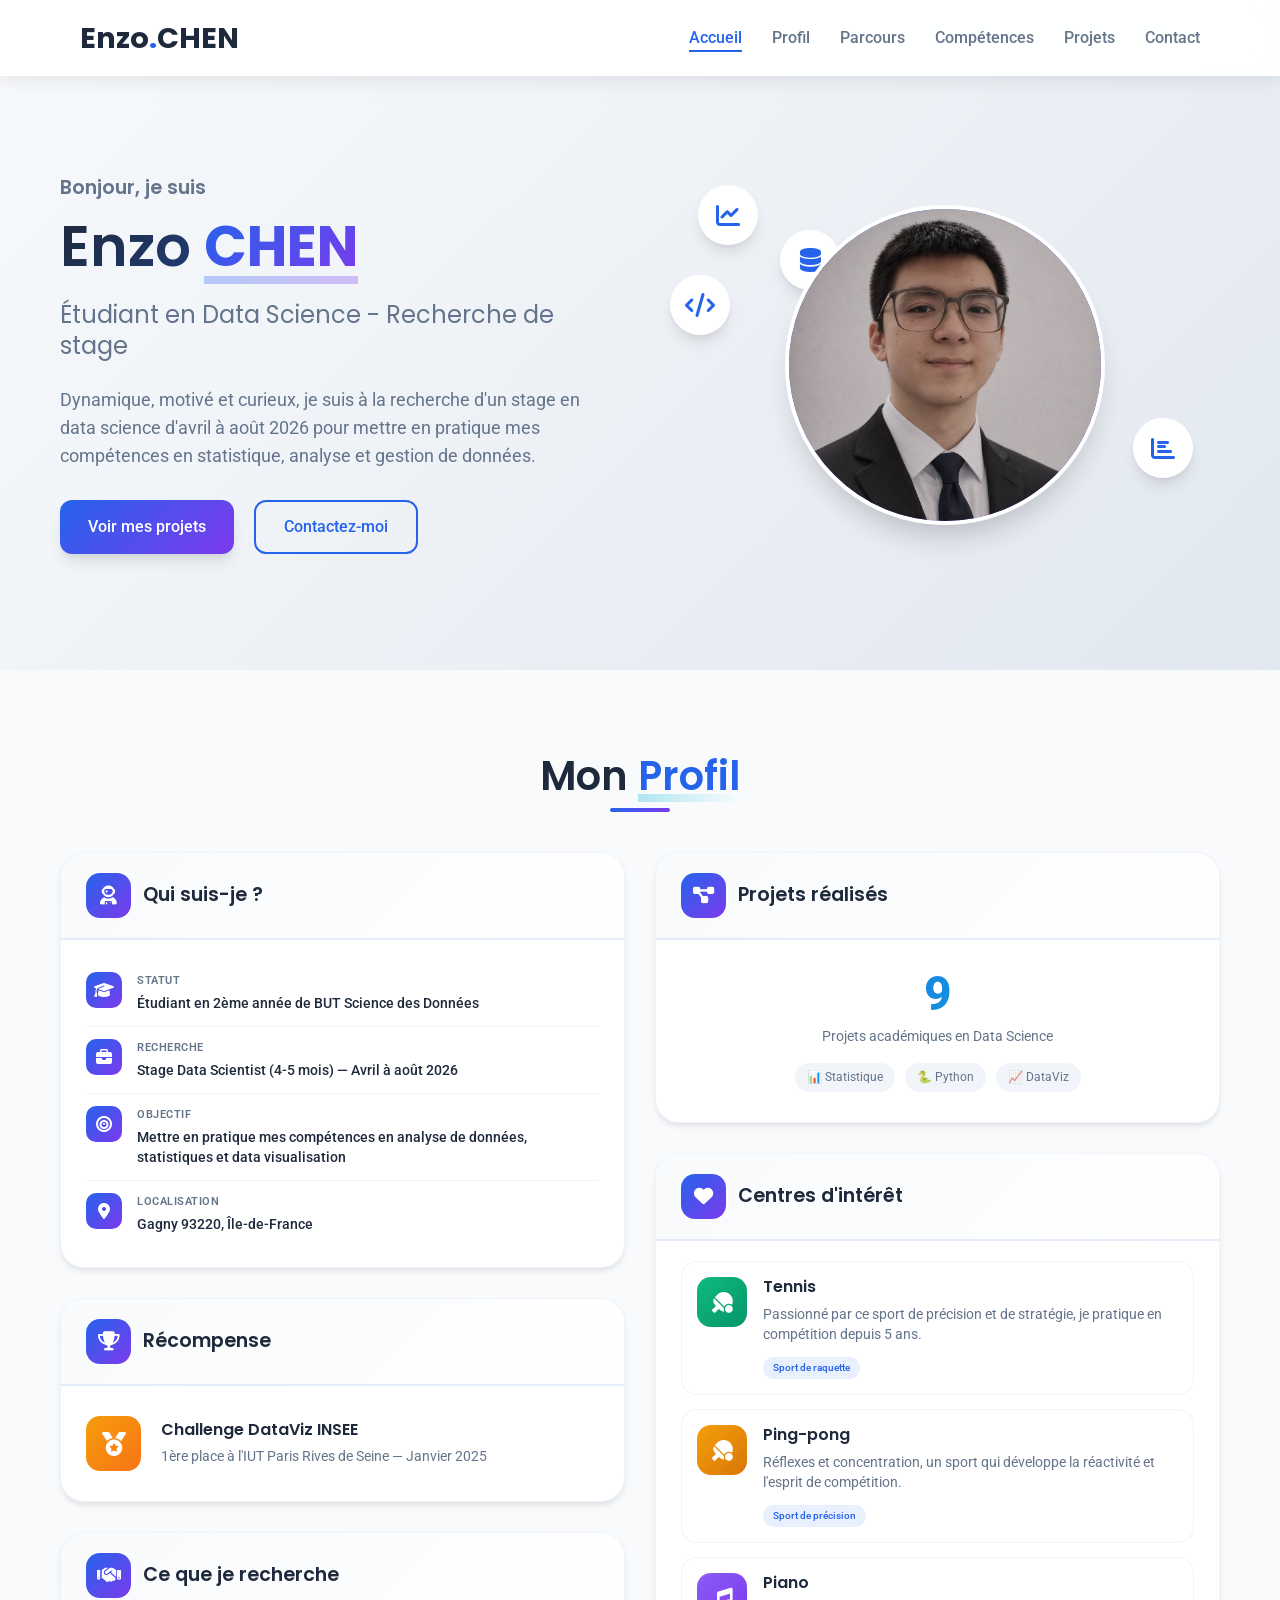
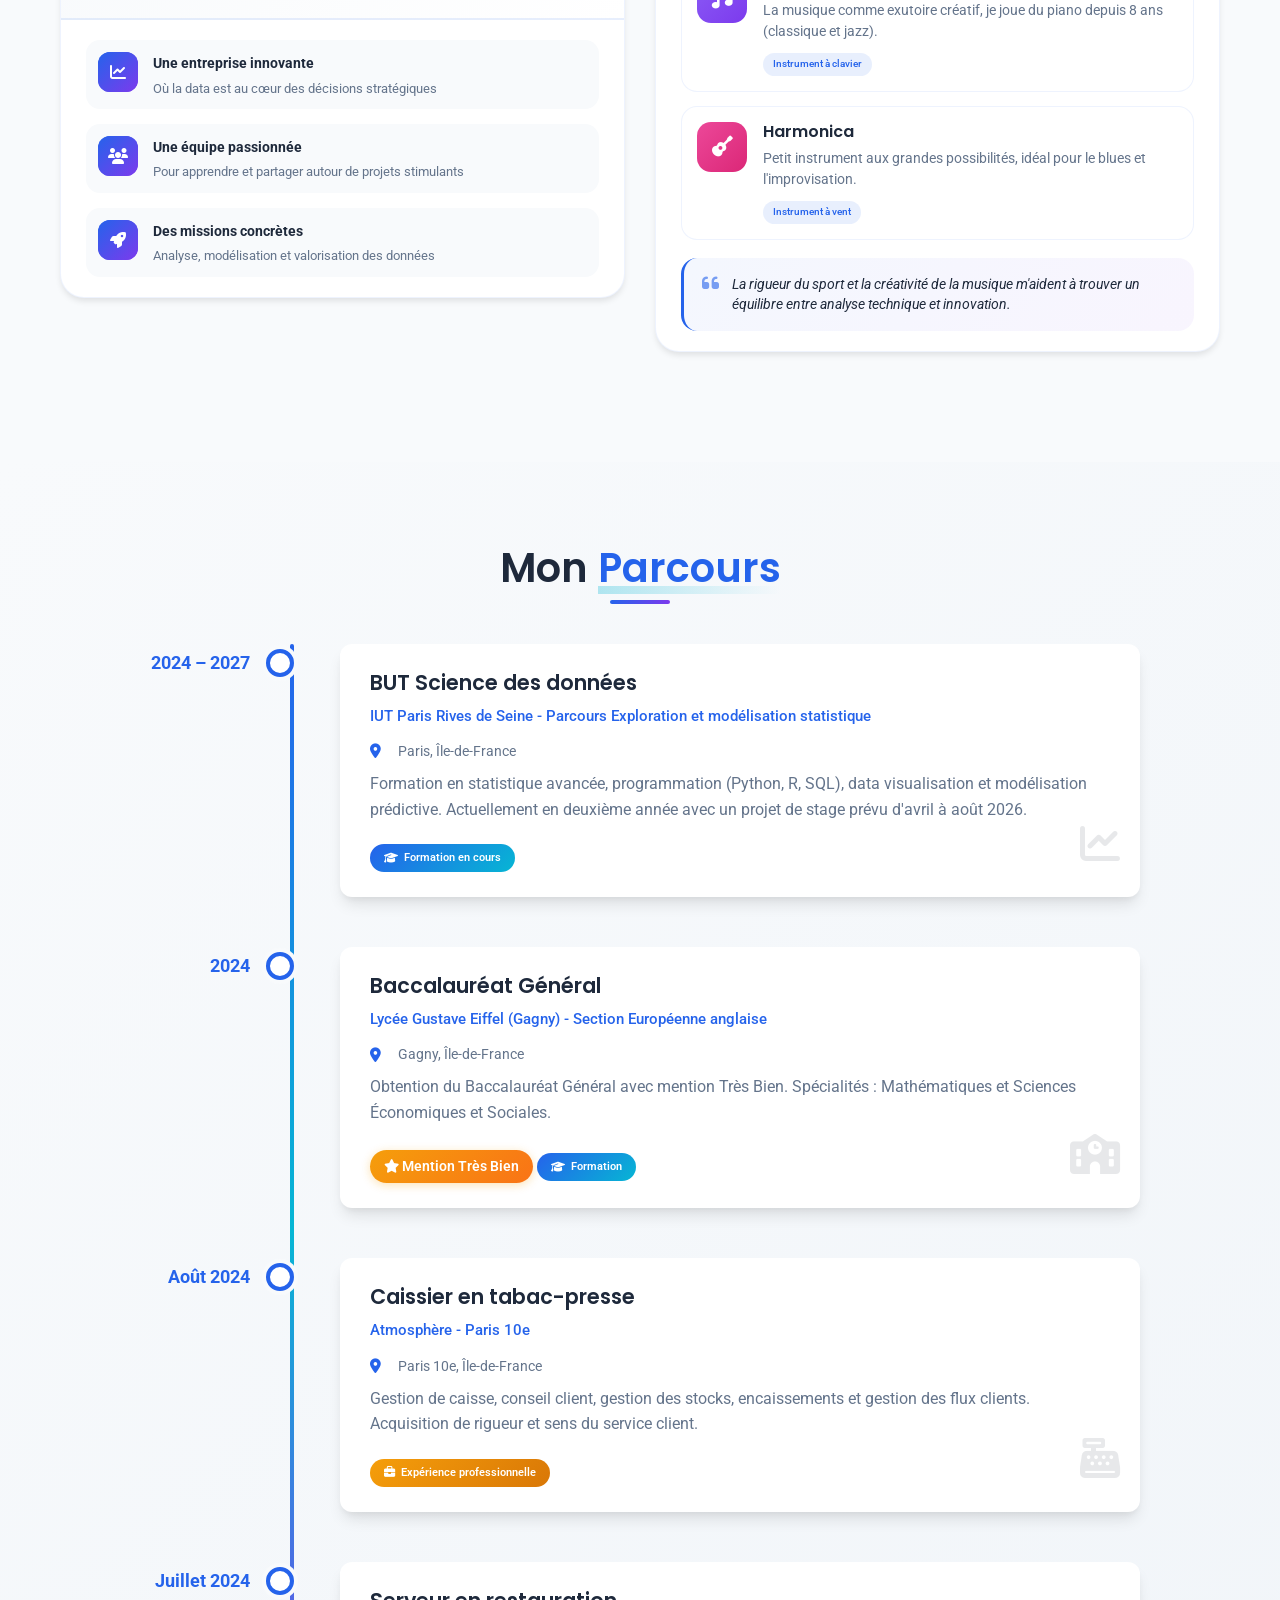
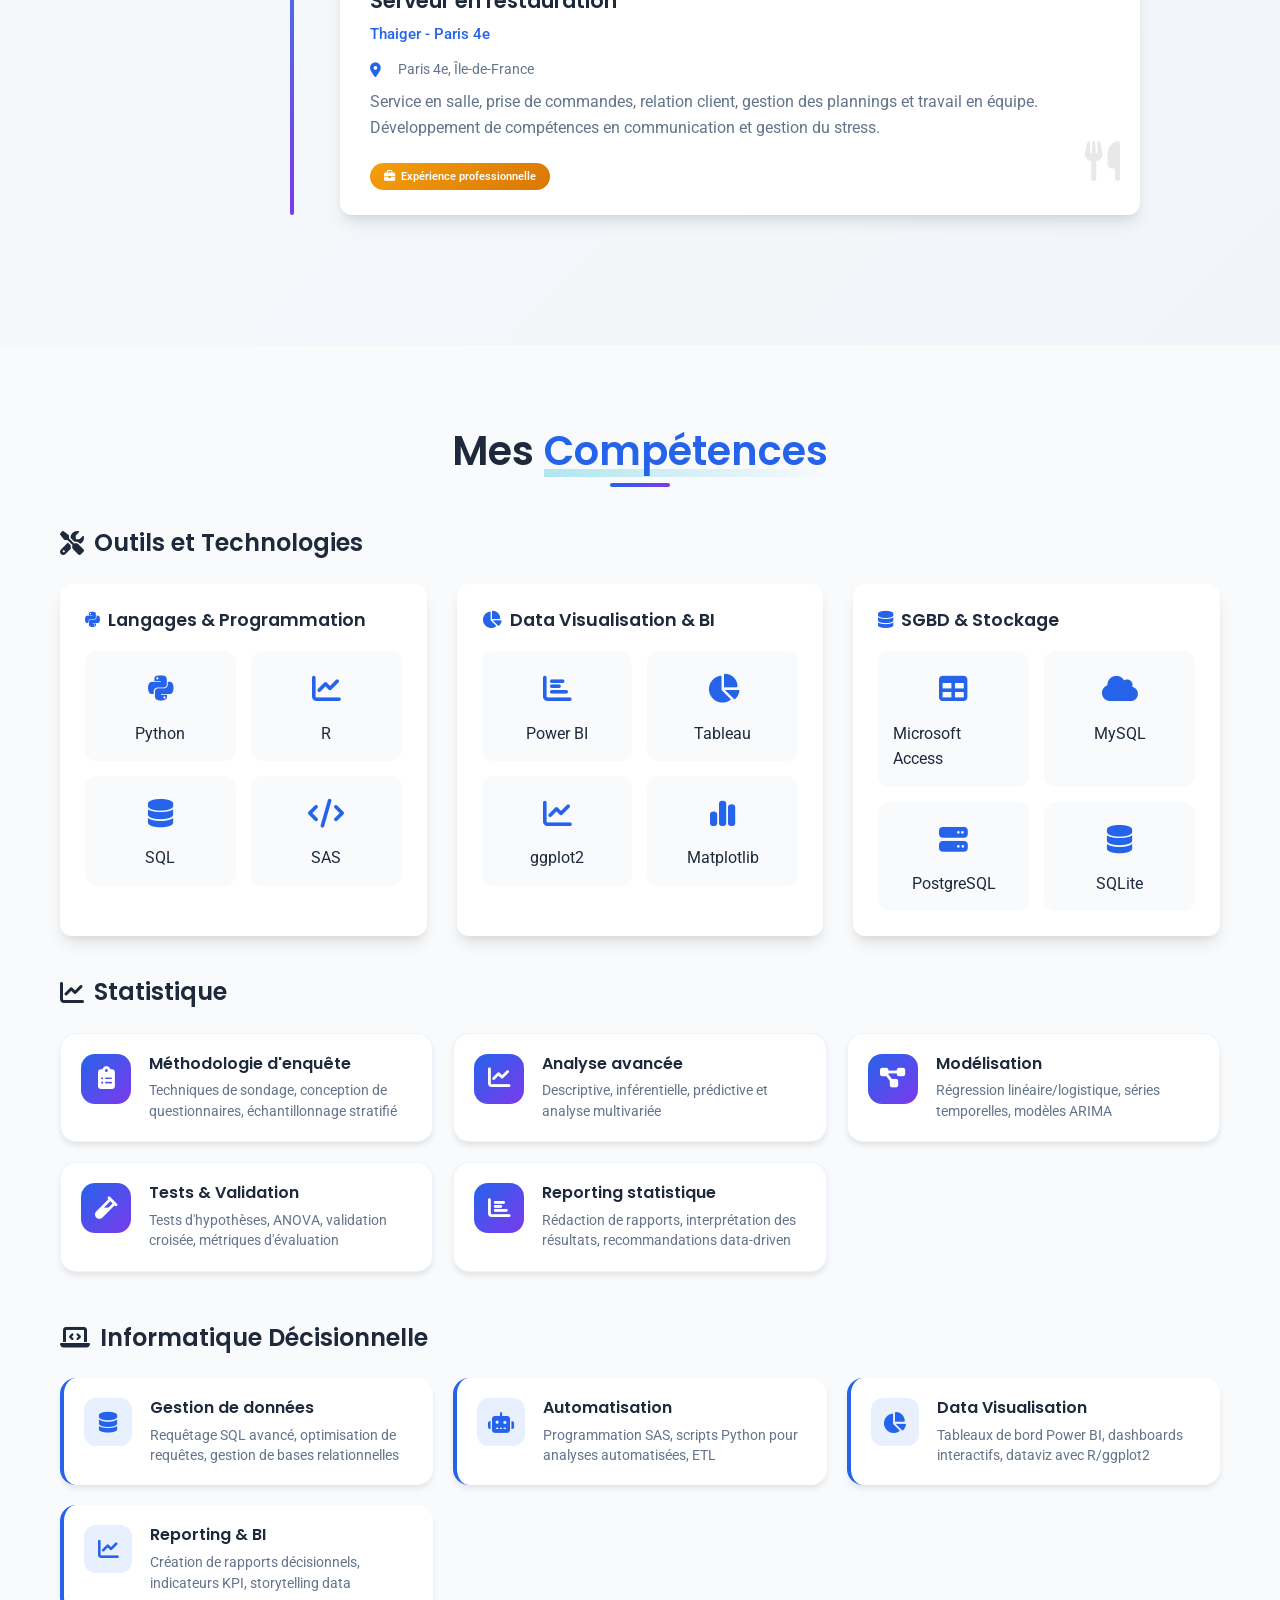
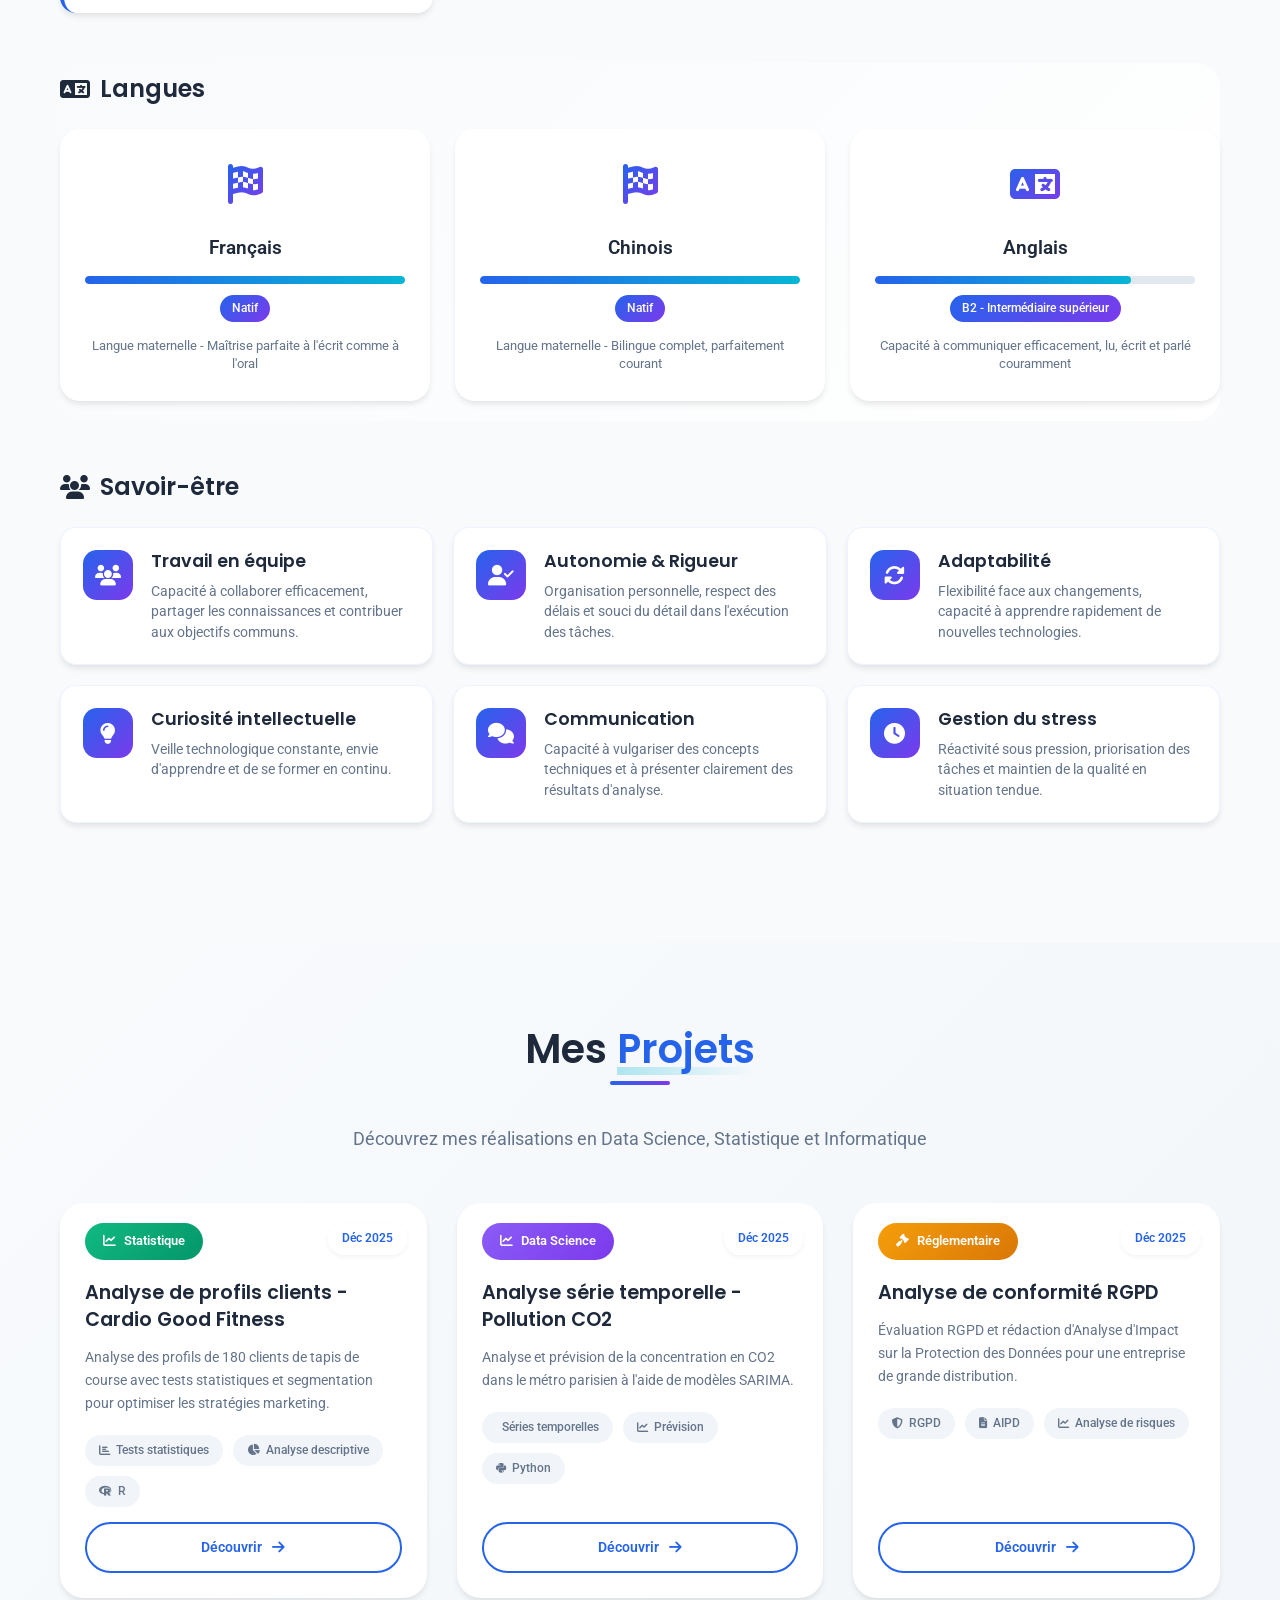
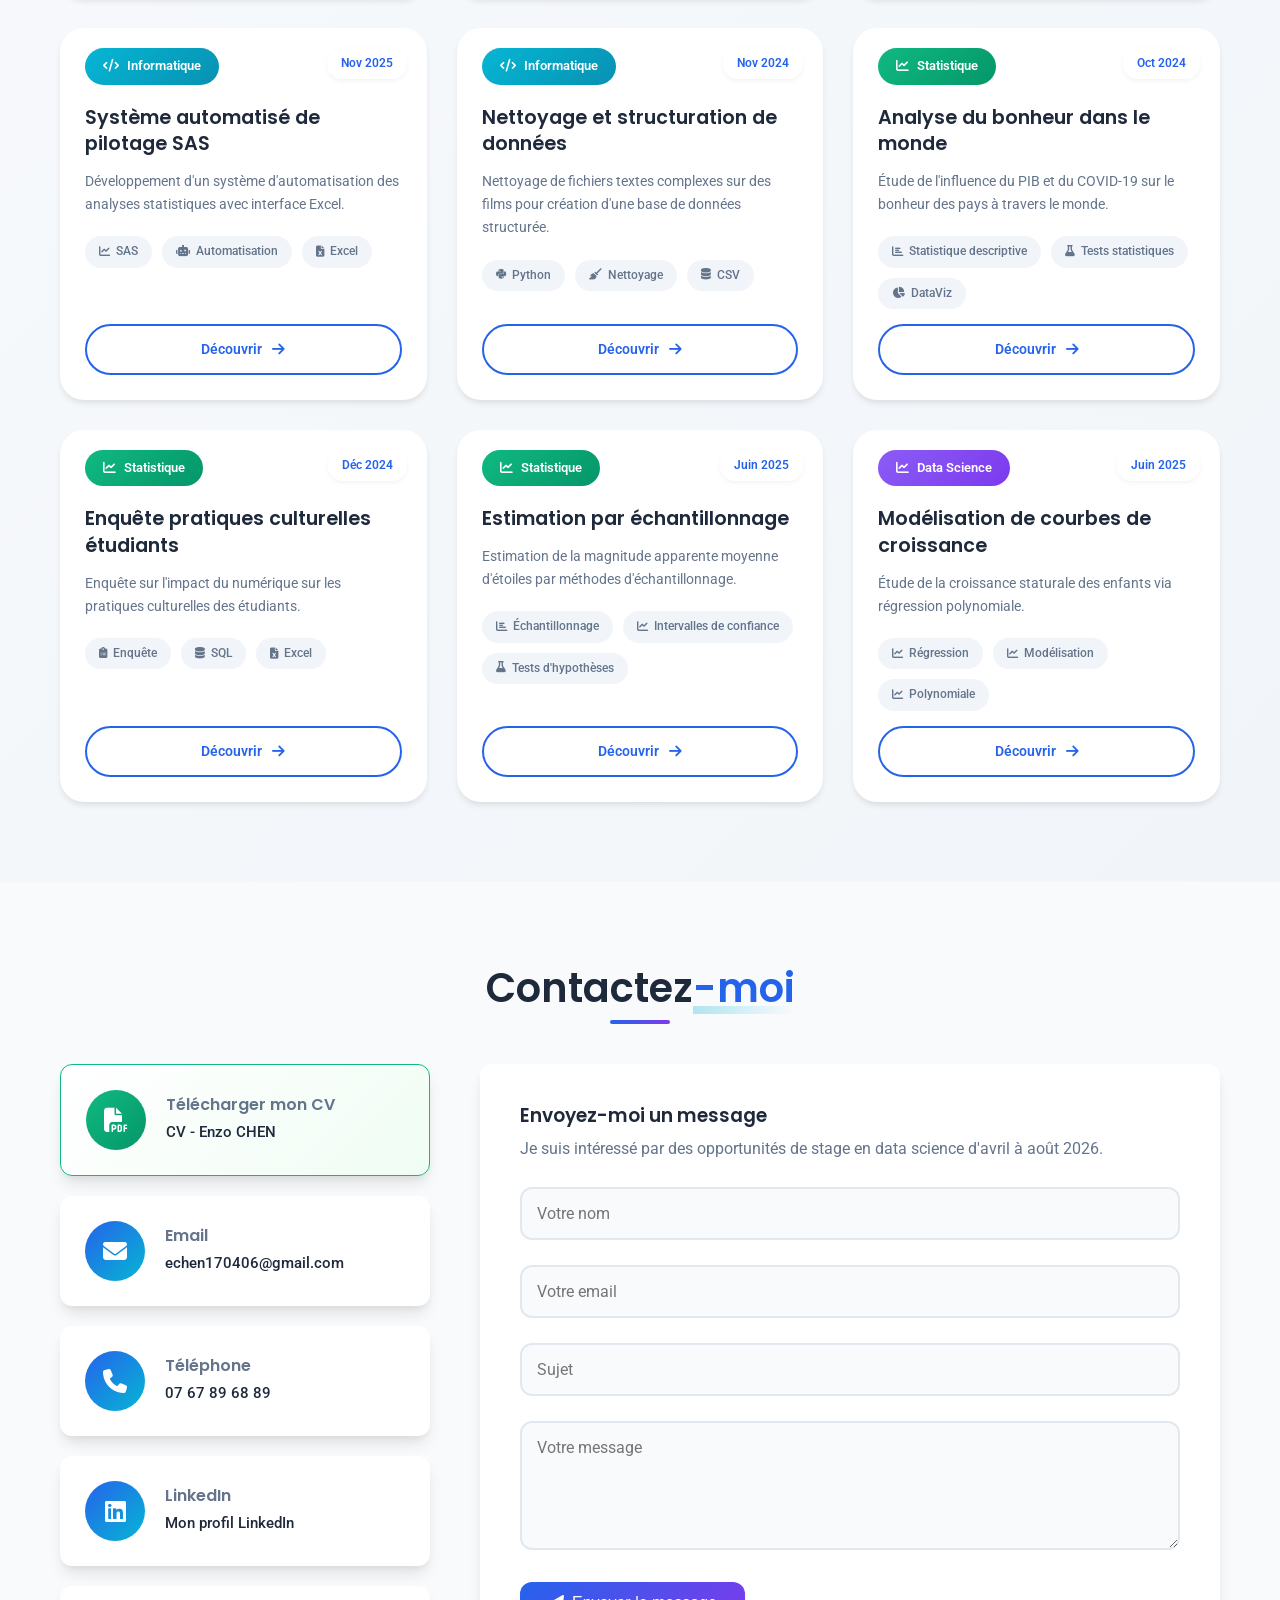
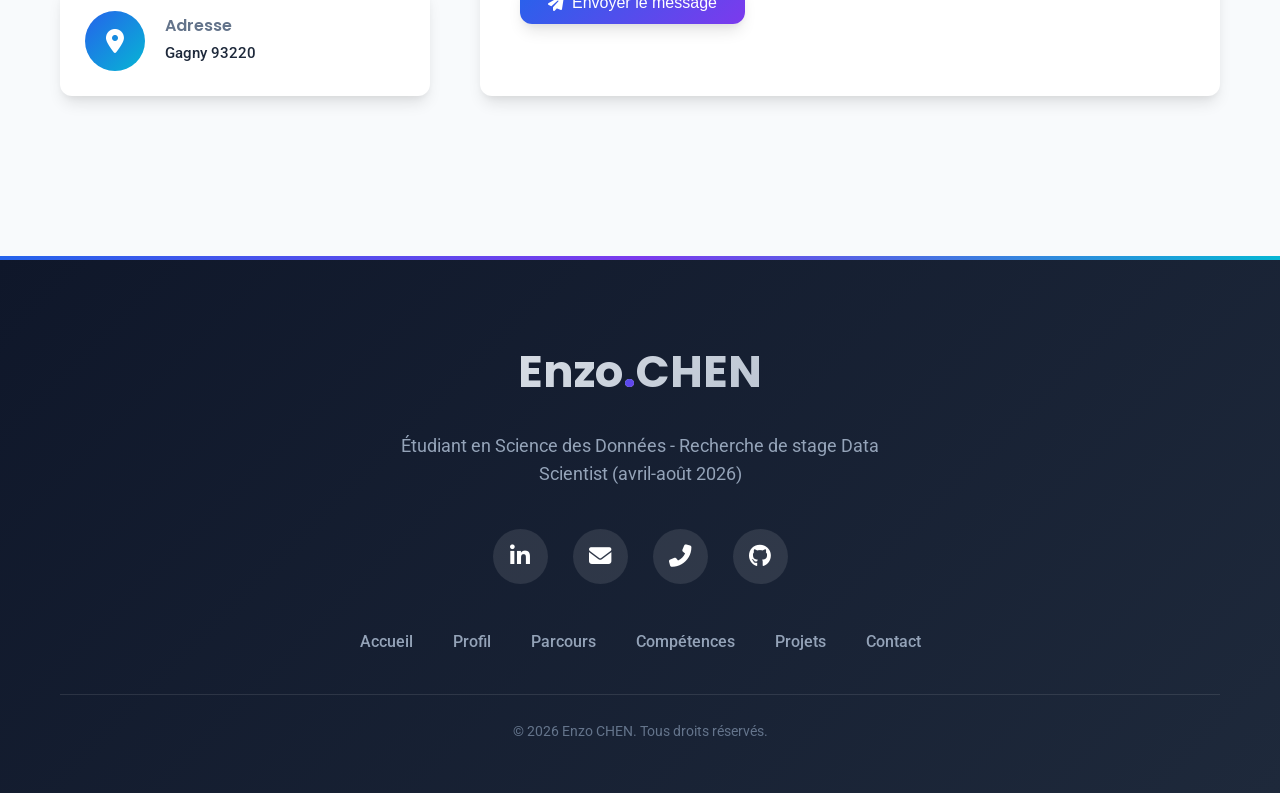
==== index.html @ e599fd76 "Update index.html" ====
<!DOCTYPE html>
<html lang="fr">
<head>
    <meta charset="UTF-8">
    <meta name="viewport" content="width=device-width, initial-scale=1.0">
    <title>Enzo CHEN - Étudiant en Data Science</title>
    <link rel="stylesheet" href="https://cdnjs.cloudflare.com/ajax/libs/font-awesome/6.4.0/css/all.min.css">
    <link href="https://fonts.googleapis.com/css2?family=Poppins:wght@300;400;500;600;700&family=Roboto:wght@300;400;500&display=swap" rel="stylesheet">
    <style>
/* Reset et styles de base */
* {
    margin: 0;
    padding: 0;
    box-sizing: border-box;
}

:root {
    --primary-color: #2563eb;
    --secondary-color: #7c3aed;
    --accent-color: #06b6d4;
    --dark-color: #1e293b;
    --light-color: #f8fafc;
    --gray-color: #64748b;
    --success-color: #10b981;
    --warning-color: #f59e0b;
    --danger-color: #ef4444;
    --shadow: 0 10px 15px -3px rgba(0, 0, 0, 0.1), 0 4px 6px -2px rgba(0, 0, 0, 0.05);
    --radius: 12px;
    --transition: all 0.3s ease;
}

html {
    scroll-behavior: smooth;
}

body {
    font-family: 'Roboto', sans-serif;
    line-height: 1.6;
    color: var(--dark-color);
    background-color: var(--light-color);
    overflow-x: hidden;
}

h1, h2, h3, h4, h5, h6 {
    font-family: 'Poppins', sans-serif;
    font-weight: 600;
    line-height: 1.3;
}

.container {
    width: 100%;
    max-width: 1200px;
    margin: 0 auto;
    padding: 0 20px;
}

.section {
    padding: 80px 0;
}

.section-title {
    font-size: 2.5rem;
    text-align: center;
    margin-bottom: 50px;
    position: relative;
}

.section-title::after {
    content: '';
    position: absolute;
    bottom: -10px;
    left: 50%;
    transform: translateX(-50%);
    width: 60px;
    height: 4px;
    background: linear-gradient(90deg, var(--primary-color), var(--secondary-color));
    border-radius: 2px;
}

.highlight {
    color: var(--primary-color);
    position: relative;
    display: inline-block;
    z-index: 0;
}

.highlight::after {
    content: '';
    position: absolute;
    bottom: 0;
    left: 0;
    width: 100%;
    height: 8px;
    background: linear-gradient(90deg, var(--accent-color), transparent);
    opacity: 0.3;
    z-index: -1;
}

.btn {
    display: inline-flex;
    align-items: center;
    justify-content: center;
    padding: 12px 28px;
    border-radius: var(--radius);
    font-weight: 500;
    text-decoration: none;
    transition: var(--transition);
    cursor: pointer;
    border: none;
    font-size: 1rem;
    gap: 8px;
}

.btn-primary {
    background: linear-gradient(135deg, var(--primary-color), var(--secondary-color));
    color: white;
    box-shadow: var(--shadow);
}

.btn-primary:hover {
    transform: translateY(-2px);
    box-shadow: 0 20px 25px -5px rgba(0, 0, 0, 0.1), 0 10px 10px -5px rgba(0, 0, 0, 0.04);
}

.btn-secondary {
    background: transparent;
    color: var(--primary-color);
    border: 2px solid var(--primary-color);
}

.btn-secondary:hover {
    background: var(--primary-color);
    color: white;
}

/* Navigation */
.navbar {
    position: fixed;
    top: 0;
    left: 0;
    width: 100%;
    background: rgba(255, 255, 255, 0.95);
    backdrop-filter: blur(10px);
    z-index: 1000;
    padding: 15px 0;
    box-shadow: 0 2px 20px rgba(0, 0, 0, 0.1);
}

.nav-container {
    display: flex;
    justify-content: space-between;
    align-items: center;
    padding: 0 30px;
    max-width: 1200px;
    margin: 0 auto;
}

.logo {
    font-family: 'Poppins', sans-serif;
    font-size: 1.8rem;
    font-weight: 700;
    color: var(--dark-color);
    margin-left: 10px;
}

.logo-dot {
    color: var(--primary-color);
}

.nav-menu {
    display: flex;
    list-style: none;
    gap: 30px;
    margin-right: 10px;
}

.nav-link {
    text-decoration: none;
    color: var(--gray-color);
    font-weight: 500;
    transition: var(--transition);
    position: relative;
    padding: 5px 0;
}

.nav-link:hover,
.nav-link.active {
    color: var(--primary-color);
}

.nav-link::after {
    content: '';
    position: absolute;
    bottom: 0;
    left: 0;
    width: 0;
    height: 2px;
    background: var(--primary-color);
    transition: var(--transition);
}

.nav-link:hover::after,
.nav-link.active::after {
    width: 100%;
}

.hamburger {
    display: none;
    cursor: pointer;
    background: none;
    border: none;
}

.bar {
    display: block;
    width: 25px;
    height: 3px;
    margin: 5px auto;
    background-color: var(--dark-color);
    transition: var(--transition);
}

/* Section Accueil */
.accueil-section {
    padding-top: 140px;
    background: linear-gradient(135deg, #f8fafc 0%, #e2e8f0 100%);
    overflow: hidden;
    position: relative;
}

.accueil-content {
    display: grid;
    grid-template-columns: 1fr 1fr;
    gap: 60px;
    align-items: center;
}

.accueil-text {
    animation: fadeInLeft 1s ease;
}

.subtitle {
    font-size: 1.2rem;
    color: var(--gray-color);
    margin-bottom: 10px;
}

.title {
    font-size: 3.5rem;
    margin-bottom: 15px;
    background: linear-gradient(135deg, var(--dark-color), var(--primary-color));
    -webkit-background-clip: text;
    -webkit-text-fill-color: transparent;
    background-clip: text;
}

.role {
    font-size: 1.5rem;
    color: var(--gray-color);
    margin-bottom: 25px;
    font-weight: 400;
}

.description {
    font-size: 1.1rem;
    margin-bottom: 30px;
    color: var(--gray-color);
}

.cta-buttons {
    display: flex;
    gap: 20px;
    flex-wrap: wrap;
}

.accueil-image {
    position: relative;
    animation: fadeInRight 1s ease;
}

.image-wrapper {
    position: relative;
    width: 100%;
    height: 400px;
}

.floating-element {
    position: absolute;
    width: 60px;
    height: 60px;
    background: white;
    border-radius: 50%;
    display: flex;
    align-items: center;
    justify-content: center;
    box-shadow: var(--shadow);
    color: var(--primary-color);
    font-size: 1.5rem;
    animation: float 6s ease-in-out infinite;
}

.floating-element:nth-child(1) {
    top: 20%;
    left: 10%;
    animation-delay: 0s;
}

.floating-element:nth-child(2) {
    top: 50%;
    right: 15%;
    animation-delay: 1s;
}

.floating-element:nth-child(3) {
    bottom: 20%;
    left: 20%;
    animation-delay: 2s;
}

.floating-element:nth-child(4) {
    top: 30%;
    right: 5%;
    animation-delay: 3s;
}

/* Section Profil */
.profil-content {
    display: grid;
    grid-template-columns: 2fr 1fr;
    gap: 40px;
}

.info-card {
    background: white;
    border-radius: var(--radius);
    padding: 30px;
    margin-bottom: 30px;
    box-shadow: var(--shadow);
    transition: var(--transition);
}

.info-card:hover {
    transform: translateY(-5px);
    box-shadow: 0 20px 25px -5px rgba(0, 0, 0, 0.1), 0 10px 10px -5px rgba(0, 0, 0, 0.04);
}

.info-card h3 {
    display: flex;
    align-items: center;
    gap: 10px;
    margin-bottom: 20px;
    color: var(--primary-color);
}

.info-item {
    margin-bottom: 15px;
}

.info-item strong {
    color: var(--dark-color);
    margin-right: 10px;
}

.langue-item {
    margin-bottom: 20px;
}

.langue-name-row {
    display: flex;
    justify-content: space-between;
    align-items: center;
    margin-bottom: 6px;
}

.langue-name {
    font-weight: 500;
    color: var(--dark-color);
}

.langue-label {
    font-size: 0.82rem;
    color: var(--gray-color);
}

.langue-bar {
    height: 8px;
    background: #e2e8f0;
    border-radius: 4px;
}

.langue-level {
    height: 100%;
    background: linear-gradient(90deg, var(--primary-color), var(--accent-color));
    border-radius: 4px;
    transition: width 1s ease;
}

.stats-card {
    background: white;
    border-radius: var(--radius);
    padding: 25px;
    margin-bottom: 25px;
    box-shadow: var(--shadow);
    transition: var(--transition);
}

.stats-card h3 {
    display: flex;
    align-items: center;
    gap: 10px;
    margin-bottom: 5px;
    color: var(--primary-color);
}

.stats-card:hover {
    transform: translateY(-3px);
}

.achievement, .availability {
    display: flex;
    align-items: center;
    gap: 15px;
    margin-top: 15px;
}

.achievement-icon, .availability-icon {
    width: 50px;
    height: 50px;
    background: linear-gradient(135deg, var(--primary-color), var(--secondary-color));
    border-radius: 50%;
    display: flex;
    align-items: center;
    justify-content: center;
    color: white;
    font-size: 1.2rem;
    flex-shrink: 0;
}

.tag {
    display: inline-block;
    padding: 4px 12px;
    background: var(--primary-color);
    color: white;
    border-radius: 20px;
    font-size: 0.8rem;
    margin-top: 10px;
}

.interests {
    display: grid;
    grid-template-columns: repeat(2, 1fr);
    gap: 15px;
    margin-top: 15px;
}

.interest-item {
    display: flex;
    align-items: center;
    gap: 10px;
    padding: 10px;
    background: #f8fafc;
    border-radius: var(--radius);
    transition: var(--transition);
}

.interest-item:hover {
    background: var(--primary-color);
    color: white;
}

.project-count {
    text-align: center;
    margin-top: 15px;
}

.count-number {
    font-size: 3rem;
    font-weight: 700;
    background: linear-gradient(135deg, var(--primary-color), var(--accent-color));
    -webkit-background-clip: text;
    -webkit-text-fill-color: transparent;
    background-clip: text;
}

/* Section Mon Parcours - Timeline enrichie (ordre inversé : du plus récent au plus ancien) */
.parcours-section {
    background: linear-gradient(135deg, #f8fafc 0%, #f1f5f9 100%);
}

.timeline {
    position: relative;
    max-width: 1000px;
    margin: 0 auto;
}

.timeline::before {
    content: '';
    position: absolute;
    left: 150px;
    top: 0;
    bottom: 0;
    width: 4px;
    background: linear-gradient(to bottom, var(--primary-color), var(--accent-color), var(--secondary-color));
    border-radius: 2px;
}

.timeline-item {
    display: flex;
    gap: 40px;
    margin-bottom: 50px;
    position: relative;
}

.timeline-date {
    min-width: 140px;
    text-align: right;
    color: var(--primary-color);
    font-weight: 700;
    position: relative;
    padding: 5px 30px 5px 5px;
    font-size: 1.1rem;
    z-index: 2;
    background: transparent;
    border-radius: 4px;
    align-self: flex-start;
}

.timeline-date::after {
    content: '';
    position: absolute;
    right: -14px;
    top: 50%;
    transform: translateY(-50%);
    width: 20px;
    height: 20px;
    background: white;
    border: 4px solid var(--primary-color);
    border-radius: 50%;
    z-index: 3;
    box-shadow: 0 0 0 4px var(--light-color);
}

.timeline-content {
    background: white;
    padding: 25px 30px;
    border-radius: var(--radius);
    box-shadow: var(--shadow);
    flex: 1;
    transition: var(--transition);
    margin-left: 20px;
    position: relative;
    overflow: hidden;
}

.timeline-content::before {
    content: '';
    position: absolute;
    top: 0;
    left: 0;
    width: 4px;
    height: 100%;
    background: linear-gradient(135deg, var(--primary-color), var(--accent-color));
    opacity: 0;
    transition: var(--transition);
}

.timeline-content:hover::before {
    opacity: 1;
}

.timeline-content:hover {
    transform: translateX(10px);
    box-shadow: 0 20px 30px -10px rgba(0, 0, 0, 0.15);
}

.timeline-content h3 {
    color: var(--dark-color);
    margin-bottom: 8px;
    font-size: 1.3rem;
}

.timeline-subtitle {
    color: var(--primary-color);
    font-weight: 500;
    margin-bottom: 12px;
    font-size: 0.95rem;
}

.timeline-description {
    color: var(--gray-color);
    line-height: 1.6;
    margin-bottom: 12px;
}

.timeline-badge {
    display: inline-block;
    padding: 5px 15px;
    background: linear-gradient(135deg, var(--primary-color), var(--accent-color));
    color: white;
    border-radius: 20px;
    font-size: 0.8rem;
    margin-top: 10px;
}

.timeline-badge-work {
    background: linear-gradient(135deg, #f59e0b, #d97706);
}

.timeline-icon {
    position: absolute;
    right: 20px;
    bottom: 20px;
    font-size: 2.5rem;
    opacity: 0.1;
    transition: var(--transition);
}

.timeline-content:hover .timeline-icon {
    opacity: 0.2;
    transform: scale(1.1);
}

/* Location et entreprise */
.location-info {
    display: flex;
    align-items: center;
    gap: 12px;
    margin: 10px 0 8px 0;
    font-size: 0.9rem;
    color: var(--gray-color);
}

.location-info i {
    color: var(--primary-color);
    width: 16px;
}

.company-name {
    font-weight: 600;
    color: var(--dark-color);
    background: #f1f5f9;
    padding: 2px 10px;
    border-radius: 20px;
    display: inline-block;
}

.mention-tb {
    background: linear-gradient(135deg, #f59e0b, #f97316);
    color: white;
    padding: 6px 14px;
    border-radius: 30px;
    display: inline-block;
    font-weight: 600;
    font-size: 0.85rem;
    margin-top: 12px;
    box-shadow: 0 2px 10px rgba(245, 158, 11, 0.3);
}

/* Section Compétences */
.competence-category {
    margin-bottom: 40px;
}

.competence-category h3 {
    display: flex;
    align-items: center;
    gap: 10px;
    margin-bottom: 25px;
    color: var(--dark-color);
    font-size: 1.5rem;
}

.tools-grid {
    display: grid;
    grid-template-columns: repeat(auto-fit, minmax(250px, 1fr));
    gap: 30px;
    margin-bottom: 30px;
}

.tool-category {
    background: white;
    padding: 25px;
    border-radius: var(--radius);
    box-shadow: var(--shadow);
    transition: var(--transition);
}

.tool-category:hover {
    transform: translateY(-5px);
}

.tool-items {
    display: grid;
    grid-template-columns: repeat(2, 1fr);
    gap: 15px;
    margin-top: 15px;
}

.tool-item {
    display: flex;
    flex-direction: column;
    align-items: center;
    gap: 8px;
    padding: 15px;
    background: #f8fafc;
    border-radius: var(--radius);
    transition: var(--transition);
}

.tool-item:hover {
    background: var(--primary-color);
    color: white;
    transform: scale(1.05);
}

.tool-icon {
    font-size: 1.8rem;
    color: var(--primary-color);
}

.tool-item:hover .tool-icon {
    color: white;
}

.skills-container {
    display: flex;
    flex-wrap: wrap;
    gap: 15px;
}

.skill-tag {
    padding: 10px 20px;
    background: white;
    border: 2px solid var(--primary-color);
    border-radius: 30px;
    color: var(--primary-color);
    font-weight: 500;
    transition: var(--transition);
    cursor: default;
}

.skill-tag:hover {
    background: var(--primary-color);
    color: white;
    transform: translateY(-2px);
}

/* Section Projets */
.projets-section {
    background: #f8fafc;
}

.section-subtitle {
    text-align: center;
    color: var(--gray-color);
    margin-bottom: 40px;
    font-size: 1.1rem;
}

.projets-filters {
    display: flex;
    justify-content: center;
    flex-wrap: wrap;
    gap: 15px;
    margin-bottom: 40px;
}

.filter-btn {
    padding: 10px 25px;
    background: white;
    border: 2px solid #e2e8f0;
    border-radius: 30px;
    color: var(--gray-color);
    font-weight: 500;
    cursor: pointer;
    transition: var(--transition);
}

.filter-btn:hover,
.filter-btn.active {
    background: var(--primary-color);
    color: white;
    border-color: var(--primary-color);
}

.projets-grid {
    display: grid;
    grid-template-columns: repeat(auto-fill, minmax(350px, 1fr));
    gap: 30px;
}

.projet-card {
    background: white;
    border-radius: var(--radius);
    overflow: hidden;
    box-shadow: var(--shadow);
    transition: var(--transition);
    height: 100%;
    display: flex;
    flex-direction: column;
}

.projet-card:hover {
    transform: translateY(-10px);
    box-shadow: 0 25px 50px -12px rgba(0, 0, 0, 0.25);
}

.projet-card-header {
    padding: 20px;
    background: linear-gradient(135deg, var(--primary-color), var(--secondary-color));
    color: white;
    display: flex;
    justify-content: space-between;
    align-items: center;
}

.projet-card-content {
    padding: 25px;
    flex: 1;
}

.projet-card-content h3 {
    margin-bottom: 15px;
    color: var(--dark-color);
}

.projet-description {
    color: var(--gray-color);
    margin-bottom: 20px;
    line-height: 1.6;
}

.projet-tags {
    display: flex;
    flex-wrap: wrap;
    gap: 10px;
}

.projet-tags .tag {
    padding: 5px 12px;
    background: #e2e8f0;
    color: var(--gray-color);
    border-radius: 20px;
    font-size: 0.8rem;
    margin-top: 0;
    transition: var(--transition);
}

.projet-card:hover .projet-tags .tag {
    background: var(--primary-color);
    color: white;
}

.projet-card-footer {
    padding: 0 25px 25px;
}

.details-btn {
    width: 100%;
    padding: 12px;
    background: transparent;
    border: 2px solid var(--primary-color);
    color: var(--primary-color);
    border-radius: var(--radius);
    font-weight: 500;
    cursor: pointer;
    transition: var(--transition);
}

.details-btn:hover {
    background: var(--primary-color);
    color: white;
}

/* Section Contact */
.contact-content {
    display: grid;
    grid-template-columns: 1fr 2fr;
    gap: 50px;
}

.contact-info {
    display: grid;
    gap: 20px;
}

.contact-card {
    display: flex;
    align-items: center;
    gap: 20px;
    padding: 25px;
    background: white;
    border-radius: var(--radius);
    box-shadow: var(--shadow);
    transition: var(--transition);
}

.contact-card:hover {
    transform: translateX(10px);
    background: linear-gradient(135deg, var(--primary-color), var(--secondary-color));
    color: white;
}

.contact-card:hover .contact-icon {
    background: white;
    color: var(--primary-color);
}

.contact-icon {
    width: 60px;
    height: 60px;
    background: linear-gradient(135deg, var(--primary-color), var(--accent-color));
    border-radius: 50%;
    display: flex;
    align-items: center;
    justify-content: center;
    color: white;
    font-size: 1.5rem;
    flex-shrink: 0;
}

.linkedin-link {
    color: var(--primary-color);
    text-decoration: none;
    transition: var(--transition);
}

.contact-card:hover .linkedin-link {
    color: white;
}

.contact-form-container {
    background: white;
    padding: 40px;
    border-radius: var(--radius);
    box-shadow: var(--shadow);
}

.form-header {
    margin-bottom: 25px;
}

.form-header h3 {
    margin-bottom: 8px;
    color: var(--dark-color);
}

.form-header p {
    color: var(--gray-color);
}

.form-group {
    margin-bottom: 25px;
}

.form-group input,
.form-group textarea {
    width: 100%;
    padding: 15px;
    border: 2px solid #e2e8f0;
    border-radius: var(--radius);
    font-size: 1rem;
    transition: var(--transition);
    background: #f8fafc;
    font-family: 'Roboto', sans-serif;
}

.form-group input:focus,
.form-group textarea:focus {
    outline: none;
    border-color: var(--primary-color);
    background: white;
}

.form-message {
    margin-top: 20px;
    padding: 15px;
    border-radius: var(--radius);
    display: none;
}

.form-message.success {
    background: #d1fae5;
    color: #065f46;
    display: block;
}

.form-message.error {
    background: #fee2e2;
    color: #991b1b;
    display: block;
}

.form-message.info {
    background: #dbeafe;
    color: #1e40af;
    display: block;
}

/* Footer */
.footer {
    background: var(--dark-color);
    color: white;
    padding: 60px 0 30px;
}

.footer-content {
    text-align: center;
}

.footer-logo {
    font-family: 'Poppins', sans-serif;
    font-size: 2rem;
    font-weight: 700;
    margin-bottom: 20px;
    color: white;
}

.footer-text {
    color: #94a3b8;
    margin-bottom: 30px;
    max-width: 600px;
    margin-left: auto;
    margin-right: auto;
}

.footer-social {
    display: flex;
    justify-content: center;
    gap: 20px;
    margin-bottom: 30px;
}

.social-link {
    width: 50px;
    height: 50px;
    background: rgba(255, 255, 255, 0.1);
    border-radius: 50%;
    display: flex;
    align-items: center;
    justify-content: center;
    color: white;
    font-size: 1.2rem;
    transition: var(--transition);
    text-decoration: none;
}

.social-link:hover {
    background: var(--primary-color);
    transform: translateY(-3px);
}

.footer-copyright {
    color: #64748b;
    font-size: 0.9rem;
    margin-top: 30px;
}

/* Bouton retour en haut */
.back-to-top {
    position: fixed;
    bottom: 30px;
    right: 30px;
    width: 50px;
    height: 50px;
    background: linear-gradient(135deg, var(--primary-color), var(--secondary-color));
    color: white;
    border: none;
    border-radius: 50%;
    cursor: pointer;
    opacity: 0;
    visibility: hidden;
    transition: var(--transition);
    z-index: 999;
    display: flex;
    align-items: center;
    justify-content: center;
    font-size: 1.2rem;
    box-shadow: var(--shadow);
}

.back-to-top.visible {
    opacity: 1;
    visibility: visible;
}

/* Modal */
.modal {
    display: none;
    position: fixed;
    top: 0;
    left: 0;
    width: 100%;
    height: 100%;
    background: rgba(0, 0, 0, 0.8);
    z-index: 2000;
    align-items: center;
    justify-content: center;
    padding: 20px;
}

.modal.active {
    display: flex;
}

.modal-content {
    background: white;
    border-radius: var(--radius);
    max-width: 800px;
    width: 100%;
    max-height: 90vh;
    overflow-y: auto;
    animation: modalFadeIn 0.3s ease;
}

.modal-header {
    display: flex;
    justify-content: space-between;
    align-items: center;
    padding: 30px;
    border-bottom: 1px solid #e2e8f0;
    position: sticky;
    top: 0;
    background: white;
    z-index: 1;
}

.modal-close {
    background: none;
    border: none;
    font-size: 2rem;
    color: var(--gray-color);
    cursor: pointer;
    transition: var(--transition);
    width: 40px;
    height: 40px;
    display: flex;
    align-items: center;
    justify-content: center;
    border-radius: 50%;
}

.modal-close:hover {
    background: #f1f5f9;
    color: var(--danger-color);
}

.modal-body {
    padding: 30px;
}

.projet-modal-description {
    color: var(--gray-color);
    margin-bottom: 20px;
    font-size: 1.05rem;
    line-height: 1.7;
}

.projet-details h3 {
    color: var(--primary-color);
    margin: 20px 0 10px;
    font-size: 1.1rem;
}

.projet-details ul {
    padding-left: 20px;
    color: var(--gray-color);
    line-height: 1.8;
}

.tech-tags {
    display: flex;
    flex-wrap: wrap;
    gap: 10px;
    margin: 10px 0;
}

.tech-tags .tag {
    background: #e2e8f0;
    color: var(--gray-color);
    margin-top: 0;
}

/* Animations */
@keyframes fadeInLeft {
    from {
        opacity: 0;
        transform: translateX(-50px);
    }
    to {
        opacity: 1;
        transform: translateX(0);
    }
}

@keyframes fadeInRight {
    from {
        opacity: 0;
        transform: translateX(50px);
    }
    to {
        opacity: 1;
        transform: translateX(0);
    }
}

@keyframes float {
    0%, 100% {
        transform: translateY(0);
    }
    50% {
        transform: translateY(-20px);
    }
}

@keyframes modalFadeIn {
    from {
        opacity: 0;
        transform: translateY(-50px);
    }
    to {
        opacity: 1;
        transform: translateY(0);
    }
}

/* Responsive */
@media (max-width: 992px) {
    .accueil-content {
        grid-template-columns: 1fr;
        text-align: center;
    }

    .profil-content {
        grid-template-columns: 1fr;
    }

    .contact-content {
        grid-template-columns: 1fr;
    }

    .section-title {
        font-size: 2rem;
    }

    .title {
        font-size: 2.8rem;
    }

    .cta-buttons {
        justify-content: center;
    }
}

@media (max-width: 768px) {
    .hamburger {
        display: block;
    }

    .hamburger.active .bar:nth-child(2) {
        opacity: 0;
    }

    .hamburger.active .bar:nth-child(1) {
        transform: translateY(8px) rotate(45deg);
    }

    .hamburger.active .bar:nth-child(3) {
        transform: translateY(-8px) rotate(-45deg);
    }

    .nav-menu {
        position: fixed;
        left: -100%;
        top: 80px;
        flex-direction: column;
        background: white;
        width: 100%;
        text-align: center;
        transition: 0.3s;
        box-shadow: 0 10px 27px rgba(0, 0, 0, 0.05);
        padding: 20px 0;
        gap: 0;
    }

    .nav-menu.active {
        left: 0;
    }

    .nav-link {
        padding: 15px;
        border-bottom: 1px solid #f1f5f9;
    }

    .nav-link:last-child {
        border-bottom: none;
    }

    .projets-grid {
        grid-template-columns: 1fr;
    }

    .tools-grid {
        grid-template-columns: 1fr;
    }

    .timeline::before {
        left: 20px;
    }

    .timeline-item {
        flex-direction: column;
        gap: 15px;
        padding-left: 45px;
    }

    .timeline-date {
        min-width: auto;
        text-align: left;
        padding: 4px 12px 4px 10px;
        width: fit-content;
        font-size: 0.95rem;
    }

    .timeline-date::after {
        left: -33px;
        right: auto;
        top: 50%;
        transform: translateY(-50%);
    }

    .timeline-content {
        margin-left: 0;
    }

    .nav-container {
        padding: 0 20px;
    }

    .logo {
        margin-left: 0;
        font-size: 1.6rem;
    }

    .nav-menu {
        margin-right: 0;
    }
}

@media (max-width: 480px) {
    .section {
        padding: 60px 0;
    }

    .title {
        font-size: 2.2rem;
    }

    .role {
        font-size: 1.2rem;
    }

    .btn {
        padding: 10px 20px;
        font-size: 0.9rem;
    }

    .contact-form-container {
        padding: 20px;
    }
}

/* Styles améliorés pour la section Compétences */

/* Statistique - cartes modernes */
.enhanced-category {
    margin-bottom: 50px;
}

.stats-enhanced-grid {
    display: grid;
    grid-template-columns: repeat(auto-fit, minmax(280px, 1fr));
    gap: 20px;
    margin-top: 20px;
}

.stat-card-modern {
    background: white;
    border-radius: 16px;
    padding: 20px;
    display: flex;
    gap: 18px;
    align-items: flex-start;
    transition: all 0.3s ease;
    box-shadow: 0 4px 6px -1px rgba(0, 0, 0, 0.1), 0 2px 4px -1px rgba(0, 0, 0, 0.06);
    border: 1px solid rgba(37, 99, 235, 0.1);
}

.stat-card-modern:hover {
    transform: translateY(-5px);
    box-shadow: 0 20px 25px -5px rgba(0, 0, 0, 0.1), 0 10px 10px -5px rgba(0, 0, 0, 0.04);
    border-color: var(--primary-color);
}

.stat-icon {
    width: 50px;
    height: 50px;
    background: linear-gradient(135deg, var(--primary-color), var(--secondary-color));
    border-radius: 14px;
    display: flex;
    align-items: center;
    justify-content: center;
    color: white;
    font-size: 1.4rem;
    flex-shrink: 0;
}

.stat-content h4 {
    font-size: 1rem;
    margin-bottom: 6px;
    color: var(--dark-color);
}

.stat-content p {
    font-size: 0.85rem;
    color: var(--gray-color);
    line-height: 1.5;
    margin: 0;
}

/* Informatique Décisionnelle */
.business-grid {
    display: grid;
    grid-template-columns: repeat(auto-fit, minmax(300px, 1fr));
    gap: 20px;
    margin-top: 20px;
}

.business-card {
    background: white;
    border-radius: 16px;
    padding: 22px;
    display: flex;
    gap: 18px;
    align-items: flex-start;
    transition: all 0.3s ease;
    box-shadow: 0 4px 6px -1px rgba(0, 0, 0, 0.1);
    border-left: 4px solid var(--primary-color);
}

.business-card:hover {
    transform: translateX(8px);
    box-shadow: 0 20px 25px -5px rgba(0, 0, 0, 0.1);
    background: linear-gradient(135deg, white, #f8fafc);
}

.business-icon {
    width: 48px;
    height: 48px;
    background: rgba(37, 99, 235, 0.1);
    border-radius: 12px;
    display: flex;
    align-items: center;
    justify-content: center;
    color: var(--primary-color);
    font-size: 1.3rem;
    flex-shrink: 0;
    transition: all 0.3s ease;
}

.business-card:hover .business-icon {
    background: linear-gradient(135deg, var(--primary-color), var(--secondary-color));
    color: white;
}

.business-content h4 {
    font-size: 1rem;
    margin-bottom: 6px;
    color: var(--dark-color);
}

.business-content p {
    font-size: 0.85rem;
    color: var(--gray-color);
    line-height: 1.5;
    margin: 0;
}

/* Section Langues améliorée */
.langues-category {
    background: linear-gradient(135deg, #f8fafc 0%, #ffffff 100%);
    border-radius: 24px;
    padding: 10px 0 20px 0;
}

.langues-enhanced {
    display: grid;
    grid-template-columns: repeat(auto-fit, minmax(280px, 1fr));
    gap: 25px;
    margin-top: 25px;
}

.langue-card-modern {
    background: white;
    border-radius: 20px;
    padding: 25px;
    text-align: center;
    transition: all 0.3s ease;
    box-shadow: 0 10px 15px -3px rgba(0, 0, 0, 0.1);
    border-bottom: 3px solid transparent;
}

.langue-card-modern:hover {
    transform: translateY(-8px);
    border-bottom-color: var(--primary-color);
    box-shadow: 0 25px 30px -12px rgba(0, 0, 0, 0.2);
}

.langue-flag {
    font-size: 2.5rem;
    margin-bottom: 15px;
}

.langue-flag i {
    background: linear-gradient(135deg, var(--primary-color), var(--secondary-color));
    -webkit-background-clip: text;
    background-clip: text;
    color: transparent;
}

.langue-info {
    margin-bottom: 15px;
}

.langue-name {
    font-size: 1.2rem;
    font-weight: 600;
    color: var(--dark-color);
    display: block;
    margin-bottom: 12px;
}

.langue-progress {
    height: 8px;
    background: #e2e8f0;
    border-radius: 10px;
    overflow: hidden;
    margin-bottom: 10px;
}

.progress-bar {
    height: 100%;
    background: linear-gradient(90deg, var(--primary-color), var(--accent-color));
    border-radius: 10px;
    transition: width 1s ease;
}

.langue-level-badge {
    display: inline-block;
    padding: 4px 12px;
    background: linear-gradient(135deg, var(--primary-color), var(--secondary-color));
    color: white;
    border-radius: 20px;
    font-size: 0.75rem;
    font-weight: 500;
}

.langue-desc {
    font-size: 0.8rem;
    color: var(--gray-color);
    line-height: 1.4;
    margin-top: 12px;
}

/* Responsive pour les nouvelles sections */
@media (max-width: 768px) {
    .stats-enhanced-grid,
    .business-grid,
    .langues-enhanced {
        grid-template-columns: 1fr;
    }
    
    .stat-card-modern,
    .business-card {
        padding: 18px;
    }
    
    .langue-card-modern {
        padding: 20px;
    }
}

/* Styles améliorés pour la section Compétences */

/* Statistique - cartes modernes */
.enhanced-category {
    margin-bottom: 50px;
}

.stats-enhanced-grid {
    display: grid;
    grid-template-columns: repeat(auto-fit, minmax(280px, 1fr));
    gap: 20px;
    margin-top: 20px;
}

.stat-card-modern {
    background: white;
    border-radius: 16px;
    padding: 20px;
    display: flex;
    gap: 18px;
    align-items: flex-start;
    transition: all 0.3s ease;
    box-shadow: 0 4px 6px -1px rgba(0, 0, 0, 0.1), 0 2px 4px -1px rgba(0, 0, 0, 0.06);
    border: 1px solid rgba(37, 99, 235, 0.1);
}

.stat-card-modern:hover {
    transform: translateY(-5px);
    box-shadow: 0 20px 25px -5px rgba(0, 0, 0, 0.1), 0 10px 10px -5px rgba(0, 0, 0, 0.04);
    border-color: var(--primary-color);
}

.stat-icon {
    width: 50px;
    height: 50px;
    background: linear-gradient(135deg, var(--primary-color), var(--secondary-color));
    border-radius: 14px;
    display: flex;
    align-items: center;
    justify-content: center;
    color: white;
    font-size: 1.4rem;
    flex-shrink: 0;
}

.stat-content h4 {
    font-size: 1rem;
    margin-bottom: 6px;
    color: var(--dark-color);
}

.stat-content p {
    font-size: 0.85rem;
    color: var(--gray-color);
    line-height: 1.5;
    margin: 0;
}

/* Informatique Décisionnelle */
.business-grid {
    display: grid;
    grid-template-columns: repeat(auto-fit, minmax(300px, 1fr));
    gap: 20px;
    margin-top: 20px;
}

.business-card {
    background: white;
    border-radius: 16px;
    padding: 22px;
    display: flex;
    gap: 18px;
    align-items: flex-start;
    transition: all 0.3s ease;
    box-shadow: 0 4px 6px -1px rgba(0, 0, 0, 0.1);
    border-left: 4px solid var(--primary-color);
}

.business-card:hover {
    transform: translateX(8px);
    box-shadow: 0 20px 25px -5px rgba(0, 0, 0, 0.1);
    background: linear-gradient(135deg, white, #f8fafc);
}

.business-icon {
    width: 48px;
    height: 48px;
    background: rgba(37, 99, 235, 0.1);
    border-radius: 12px;
    display: flex;
    align-items: center;
    justify-content: center;
    color: var(--primary-color);
    font-size: 1.3rem;
    flex-shrink: 0;
    transition: all 0.3s ease;
}

.business-card:hover .business-icon {
    background: linear-gradient(135deg, var(--primary-color), var(--secondary-color));
    color: white;
}

.business-content h4 {
    font-size: 1rem;
    margin-bottom: 6px;
    color: var(--dark-color);
}

.business-content p {
    font-size: 0.85rem;
    color: var(--gray-color);
    line-height: 1.5;
    margin: 0;
}

/* Section Langues améliorée */
.langues-category {
    background: linear-gradient(135deg, #f8fafc 0%, #ffffff 100%);
    border-radius: 24px;
    padding: 10px 0 20px 0;
    margin-bottom: 50px;
}

.langues-enhanced {
    display: grid;
    grid-template-columns: repeat(auto-fit, minmax(280px, 1fr));
    gap: 25px;
    margin-top: 25px;
}

.langue-card-modern {
    background: white;
    border-radius: 20px;
    padding: 25px;
    text-align: center;
    transition: all 0.3s ease;
    box-shadow: 0 10px 15px -3px rgba(0, 0, 0, 0.1);
    border-bottom: 3px solid transparent;
}

.langue-card-modern:hover {
    transform: translateY(-8px);
    border-bottom-color: var(--primary-color);
    box-shadow: 0 25px 30px -12px rgba(0, 0, 0, 0.2);
}

.langue-flag {
    font-size: 2.5rem;
    margin-bottom: 15px;
}

.langue-flag i {
    background: linear-gradient(135deg, var(--primary-color), var(--secondary-color));
    -webkit-background-clip: text;
    background-clip: text;
    color: transparent;
}

.langue-info {
    margin-bottom: 15px;
}

.langue-name {
    font-size: 1.2rem;
    font-weight: 600;
    color: var(--dark-color);
    display: block;
    margin-bottom: 12px;
}

.langue-progress {
    height: 8px;
    background: #e2e8f0;
    border-radius: 10px;
    overflow: hidden;
    margin-bottom: 10px;
}

.progress-bar {
    height: 100%;
    background: linear-gradient(90deg, var(--primary-color), var(--accent-color));
    border-radius: 10px;
    transition: width 1s ease;
}

.langue-level-badge {
    display: inline-block;
    padding: 4px 12px;
    background: linear-gradient(135deg, var(--primary-color), var(--secondary-color));
    color: white;
    border-radius: 20px;
    font-size: 0.75rem;
    font-weight: 500;
}

.langue-desc {
    font-size: 0.8rem;
    color: var(--gray-color);
    line-height: 1.4;
    margin-top: 12px;
}

/* Skills tags avec icônes */
.skills-container {
    display: flex;
    flex-wrap: wrap;
    gap: 15px;
}

.skill-tag {
    display: inline-flex;
    align-items: center;
    gap: 8px;
    padding: 10px 20px;
    background: white;
    border: 2px solid var(--primary-color);
    border-radius: 30px;
    color: var(--primary-color);
    font-weight: 500;
    transition: var(--transition);
    cursor: default;
}

.skill-tag i {
    font-size: 0.9rem;
}

.skill-tag:hover {
    background: var(--primary-color);
    color: white;
    transform: translateY(-2px);
}

.skill-tag:hover i {
    color: white;
}

/* Titres des catégories Outils et Technologies avec icônes */
.tool-category h4 {
    display: flex;
    align-items: center;
    gap: 8px;
    margin-bottom: 20px;
    color: var(--dark-color);
    font-size: 1.1rem;
}

.tool-category h4 i {
    color: var(--primary-color);
    font-size: 1.1rem;
}

/* Responsive pour les nouvelles sections */
@media (max-width: 768px) {
    .stats-enhanced-grid,
    .business-grid,
    .langues-enhanced {
        grid-template-columns: 1fr;
    }
    
    .stat-card-modern,
    .business-card {
        padding: 18px;
    }
    
    .langue-card-modern {
        padding: 20px;
    }
    
    .skill-tag {
        padding: 8px 16px;
        font-size: 0.85rem;
    }
}

/* Nouvelle grille moderne pour Outils et Technologies */
.tools-grid-modern {
    display: grid;
    grid-template-columns: repeat(auto-fit, minmax(280px, 1fr));
    gap: 25px;
    margin-top: 20px;
}

.tool-card {
    background: white;
    border-radius: 20px;
    padding: 20px;
    transition: all 0.3s ease;
    box-shadow: 0 4px 6px -1px rgba(0, 0, 0, 0.1);
    border: 1px solid rgba(37, 99, 235, 0.08);
}

.tool-card:hover {
    transform: translateY(-5px);
    box-shadow: 0 20px 25px -5px rgba(0, 0, 0, 0.1);
    border-color: rgba(37, 99, 235, 0.2);
}

.tool-card-header {
    display: flex;
    align-items: center;
    gap: 12px;
    margin-bottom: 20px;
    padding-bottom: 12px;
    border-bottom: 2px solid #e2e8f0;
}

.tool-card-icon {
    width: 45px;
    height: 45px;
    background: linear-gradient(135deg, var(--primary-color), var(--secondary-color));
    border-radius: 14px;
    display: flex;
    align-items: center;
    justify-content: center;
    color: white;
    font-size: 1.3rem;
}

.tool-card-header h4 {
    font-size: 1.1rem;
    color: var(--dark-color);
    margin: 0;
}

.tool-card-items {
    display: flex;
    flex-wrap: wrap;
    gap: 12px;
}

.tool-chip {
    display: inline-flex;
    align-items: center;
    gap: 8px;
    padding: 8px 16px;
    background: #f8fafc;
    border-radius: 40px;
    font-size: 0.85rem;
    font-weight: 500;
    color: var(--dark-color);
    transition: all 0.2s ease;
    border: 1px solid #e2e8f0;
}

.tool-chip i {
    font-size: 0.9rem;
    color: var(--primary-color);
}

.tool-chip:hover {
    background: linear-gradient(135deg, var(--primary-color), var(--secondary-color));
    color: white;
    transform: translateY(-2px);
    border-color: transparent;
}

.tool-chip:hover i {
    color: white;
}

/* Icône pour Jupyter Notebook (fa-chart-simple est utilisé, mais on peut aussi utiliser une classe personnalisée) */
/* Si vous voulez une icône plus spécifique, voici un style alternatif */
.tool-chip i.fa-chart-simple {
    /* Icône de remplacement pour Jupyter */
}

/* Ajustement pour les petites tailles */
@media (max-width: 768px) {
    .tools-grid-modern {
        grid-template-columns: 1fr;
    }
    
    .tool-card-items {
        gap: 8px;
    }
    
    .tool-chip {
        padding: 6px 12px;
        font-size: 0.8rem;
    }
}

/* Amélioration des autres sections existantes */
.stats-enhanced-grid {
    display: grid;
    grid-template-columns: repeat(auto-fit, minmax(280px, 1fr));
    gap: 20px;
    margin-top: 20px;
}

.stat-card-modern {
    background: white;
    border-radius: 16px;
    padding: 20px;
    display: flex;
    gap: 18px;
    align-items: flex-start;
    transition: all 0.3s ease;
    box-shadow: 0 4px 6px -1px rgba(0, 0, 0, 0.1);
    border: 1px solid rgba(37, 99, 235, 0.08);
}

.stat-card-modern:hover {
    transform: translateY(-5px);
    box-shadow: 0 20px 25px -5px rgba(0, 0, 0, 0.1);
    border-color: rgba(37, 99, 235, 0.2);
}

.stat-icon {
    width: 50px;
    height: 50px;
    background: linear-gradient(135deg, var(--primary-color), var(--secondary-color));
    border-radius: 14px;
    display: flex;
    align-items: center;
    justify-content: center;
    color: white;
    font-size: 1.4rem;
    flex-shrink: 0;
}

.stat-content h4 {
    font-size: 1rem;
    margin-bottom: 6px;
    color: var(--dark-color);
}

.stat-content p {
    font-size: 0.85rem;
    color: var(--gray-color);
    line-height: 1.5;
    margin: 0;
}

/* Business cards */
.business-grid {
    display: grid;
    grid-template-columns: repeat(auto-fit, minmax(280px, 1fr));
    gap: 20px;
    margin-top: 20px;
}

.business-card {
    background: white;
    border-radius: 16px;
    padding: 20px;
    display: flex;
    gap: 18px;
    align-items: flex-start;
    transition: all 0.3s ease;
    box-shadow: 0 4px 6px -1px rgba(0, 0, 0, 0.1);
    border-left: 4px solid var(--primary-color);
}

.business-card:hover {
    transform: translateX(5px);
    box-shadow: 0 20px 25px -5px rgba(0, 0, 0, 0.1);
}

.business-icon {
    width: 48px;
    height: 48px;
    background: rgba(37, 99, 235, 0.1);
    border-radius: 12px;
    display: flex;
    align-items: center;
    justify-content: center;
    color: var(--primary-color);
    font-size: 1.3rem;
    flex-shrink: 0;
    transition: all 0.3s ease;
}

.business-card:hover .business-icon {
    background: linear-gradient(135deg, var(--primary-color), var(--secondary-color));
    color: white;
}

.business-content h4 {
    font-size: 1rem;
    margin-bottom: 6px;
    color: var(--dark-color);
}

.business-content p {
    font-size: 0.85rem;
    color: var(--gray-color);
    line-height: 1.5;
    margin: 0;
}

/* Langues */
.langues-category {
    background: linear-gradient(135deg, #f8fafc 0%, #ffffff 100%);
    border-radius: 24px;
    padding: 10px 0 20px 0;
}

.langues-enhanced {
    display: grid;
    grid-template-columns: repeat(auto-fit, minmax(280px, 1fr));
    gap: 25px;
    margin-top: 25px;
}

.langue-card-modern {
    background: white;
    border-radius: 20px;
    padding: 25px;
    text-align: center;
    transition: all 0.3s ease;
    box-shadow: 0 4px 6px -1px rgba(0, 0, 0, 0.1);
    border-bottom: 3px solid transparent;
}

.langue-card-modern:hover {
    transform: translateY(-8px);
    border-bottom-color: var(--primary-color);
    box-shadow: 0 20px 25px -5px rgba(0, 0, 0, 0.1);
}

.langue-flag {
    font-size: 2.5rem;
    margin-bottom: 15px;
}

.langue-flag i {
    background: linear-gradient(135deg, var(--primary-color), var(--secondary-color));
    -webkit-background-clip: text;
    background-clip: text;
    color: transparent;
}

.langue-name {
    font-size: 1.2rem;
    font-weight: 600;
    color: var(--dark-color);
    display: block;
    margin-bottom: 12px;
}

.langue-progress {
    height: 8px;
    background: #e2e8f0;
    border-radius: 10px;
    overflow: hidden;
    margin-bottom: 10px;
}

.progress-bar {
    height: 100%;
    background: linear-gradient(90deg, var(--primary-color), var(--accent-color));
    border-radius: 10px;
    transition: width 1s ease;
}

.langue-level-badge {
    display: inline-block;
    padding: 4px 12px;
    background: linear-gradient(135deg, var(--primary-color), var(--secondary-color));
    color: white;
    border-radius: 20px;
    font-size: 0.75rem;
    font-weight: 500;
}

.langue-desc {
    font-size: 0.8rem;
    color: var(--gray-color);
    line-height: 1.4;
    margin-top: 12px;
}

/* Skills tags */
.skills-container {
    display: flex;
    flex-wrap: wrap;
    gap: 15px;
}

.skill-tag {
    display: inline-flex;
    align-items: center;
    gap: 8px;
    padding: 10px 20px;
    background: white;
    border: 2px solid var(--primary-color);
    border-radius: 40px;
    color: var(--primary-color);
    font-weight: 500;
    transition: all 0.2s ease;
    cursor: default;
}

.skill-tag i {
    font-size: 0.9rem;
}

.skill-tag:hover {
    background: linear-gradient(135deg, var(--primary-color), var(--secondary-color));
    color: white;
    transform: translateY(-2px);
    border-color: transparent;
}

/* Responsive */
@media (max-width: 768px) {
    .stats-enhanced-grid,
    .business-grid,
    .langues-enhanced {
        grid-template-columns: 1fr;
    }
    
    .stat-card-modern,
    .business-card {
        padding: 18px;
    }
    
    .langue-card-modern {
        padding: 20px;
    }
    
    .skill-tag {
        padding: 8px 16px;
        font-size: 0.85rem;
    }
}

/* Savoir-être - Nouveau design amélioré */
.soft-skills-category {
    margin-top: 20px;
}

.soft-skills-grid {
    display: grid;
    grid-template-columns: repeat(auto-fit, minmax(300px, 1fr));
    gap: 20px;
    margin-top: 25px;
}

.soft-skill-card {
    background: white;
    border-radius: 16px;
    padding: 22px;
    display: flex;
    gap: 18px;
    align-items: flex-start;
    transition: all 0.3s ease;
    box-shadow: 0 4px 6px -1px rgba(0, 0, 0, 0.1);
    border: 1px solid rgba(37, 99, 235, 0.08);
    cursor: default;
}

.soft-skill-card:hover {
    transform: translateY(-5px);
    box-shadow: 0 20px 25px -5px rgba(0, 0, 0, 0.1);
    border-color: rgba(37, 99, 235, 0.2);
    background: linear-gradient(135deg, #ffffff, #f8fafc);
}

.soft-skill-icon {
    width: 50px;
    height: 50px;
    background: linear-gradient(135deg, var(--primary-color), var(--secondary-color));
    border-radius: 14px;
    display: flex;
    align-items: center;
    justify-content: center;
    color: white;
    font-size: 1.3rem;
    flex-shrink: 0;
    transition: all 0.3s ease;
}

.soft-skill-card:hover .soft-skill-icon {
    transform: scale(1.05);
}

.soft-skill-content {
    flex: 1;
}

.soft-skill-content h4 {
    font-size: 1.1rem;
    margin-bottom: 8px;
    color: var(--dark-color);
}

.soft-skill-content p {
    font-size: 0.85rem;
    color: var(--gray-color);
    line-height: 1.5;
    margin: 0;
}

/* Responsive pour les soft skills */
@media (max-width: 768px) {
    .soft-skills-grid {
        grid-template-columns: 1fr;
        gap: 15px;
    }
    
    .soft-skill-card {
        padding: 18px;
    }
    
    .soft-skill-icon {
        width: 45px;
        height: 45px;
        font-size: 1.1rem;
    }
    
    .soft-skill-content h4 {
        font-size: 1rem;
    }
    
    .soft-skill-content p {
        font-size: 0.8rem;
    }
}

/* Profil - Nouveau design amélioré */
.info-card {
    background: white;
    border-radius: 20px;
    padding: 30px;
    margin-bottom: 30px;
    box-shadow: 0 4px 6px -1px rgba(0, 0, 0, 0.1);
    transition: all 0.3s ease;
    border: 1px solid rgba(37, 99, 235, 0.08);
}

.info-card:hover {
    transform: translateY(-5px);
    box-shadow: 0 20px 25px -5px rgba(0, 0, 0, 0.1);
    border-color: rgba(37, 99, 235, 0.2);
}

.info-card h3 {
    display: flex;
    align-items: center;
    gap: 12px;
    margin-bottom: 25px;
    color: var(--primary-color);
    font-size: 1.3rem;
    border-left: 4px solid var(--primary-color);
    padding-left: 15px;
}

.info-item {
    display: flex;
    align-items: flex-start;
    gap: 15px;
    margin-bottom: 20px;
    padding: 12px;
    background: #f8fafc;
    border-radius: 14px;
    transition: all 0.2s ease;
}

.info-item:hover {
    background: linear-gradient(135deg, #f8fafc, #ffffff);
    transform: translateX(5px);
}

.info-item i {
    width: 35px;
    height: 35px;
    background: linear-gradient(135deg, var(--primary-color), var(--secondary-color));
    border-radius: 10px;
    display: flex;
    align-items: center;
    justify-content: center;
    color: white;
    font-size: 1rem;
    flex-shrink: 0;
}

.info-text {
    flex: 1;
}

.info-text strong {
    display: block;
    font-size: 0.8rem;
    color: var(--primary-color);
    text-transform: uppercase;
    letter-spacing: 1px;
    margin-bottom: 4px;
}

.info-text span {
    display: block;
    font-size: 0.95rem;
    color: var(--dark-color);
    font-weight: 500;
}

/* Timeline simple pour la formation */
.timeline-simple {
    position: relative;
    padding-left: 20px;
}

.timeline-simple::before {
    content: '';
    position: absolute;
    left: 8px;
    top: 8px;
    bottom: 8px;
    width: 2px;
    background: linear-gradient(to bottom, var(--primary-color), var(--accent-color));
    border-radius: 2px;
}

.timeline-simple-item {
    position: relative;
    padding-bottom: 25px;
}

.timeline-simple-item:last-child {
    padding-bottom: 0;
}

.timeline-simple-dot {
    position: absolute;
    left: -20px;
    top: 5px;
    width: 12px;
    height: 12px;
    background: var(--primary-color);
    border: 2px solid white;
    border-radius: 50%;
    box-shadow: 0 0 0 2px var(--primary-color);
}

.timeline-simple-content h4 {
    font-size: 1rem;
    color: var(--dark-color);
    margin-bottom: 4px;
}

.timeline-simple-date {
    font-size: 0.75rem;
    color: var(--primary-color);
    font-weight: 600;
    margin-bottom: 6px;
}

.timeline-simple-content p {
    font-size: 0.85rem;
    color: var(--gray-color);
    line-height: 1.5;
    margin: 0;
}

/* Stats cards améliorées */
.stats-card {
    background: white;
    border-radius: 20px;
    padding: 25px;
    margin-bottom: 25px;
    box-shadow: 0 4px 6px -1px rgba(0, 0, 0, 0.1);
    transition: all 0.3s ease;
    border: 1px solid rgba(37, 99, 235, 0.08);
}

.stats-card:hover {
    transform: translateY(-3px);
    box-shadow: 0 20px 25px -5px rgba(0, 0, 0, 0.1);
    border-color: rgba(37, 99, 235, 0.2);
}

.stats-card h3 {
    display: flex;
    align-items: center;
    gap: 10px;
    margin-bottom: 20px;
    color: var(--primary-color);
    font-size: 1.1rem;
    border-left: 3px solid var(--primary-color);
    padding-left: 12px;
}

.achievement, .availability {
    display: flex;
    align-items: center;
    gap: 15px;
    margin-top: 5px;
}

.achievement-icon, .availability-icon {
    width: 55px;
    height: 55px;
    background: linear-gradient(135deg, var(--primary-color), var(--secondary-color));
    border-radius: 16px;
    display: flex;
    align-items: center;
    justify-content: center;
    color: white;
    font-size: 1.3rem;
    flex-shrink: 0;
}

.achievement-content h4, .availability-content h4 {
    font-size: 1rem;
    margin-bottom: 5px;
    color: var(--dark-color);
}

.achievement-content p, .availability-content p {
    font-size: 0.85rem;
    color: var(--gray-color);
    margin: 0;
}

.tag {
    display: inline-block;
    padding: 4px 12px;
    background: linear-gradient(135deg, var(--primary-color), var(--accent-color));
    color: white;
    border-radius: 20px;
    font-size: 0.7rem;
    margin-top: 8px;
    font-weight: 500;
}

.interests {
    display: grid;
    grid-template-columns: repeat(2, 1fr);
    gap: 12px;
    margin-top: 5px;
}

.interest-item {
    display: flex;
    align-items: center;
    gap: 10px;
    padding: 10px 12px;
    background: #f8fafc;
    border-radius: 12px;
    transition: all 0.2s ease;
    font-size: 0.9rem;
}

.interest-item:hover {
    background: linear-gradient(135deg, var(--primary-color), var(--secondary-color));
    color: white;
    transform: translateY(-2px);
}

.interest-item i {
    font-size: 1rem;
}

.project-count {
    text-align: center;
    margin-top: 5px;
}

.count-number {
    font-size: 3rem;
    font-weight: 800;
    background: linear-gradient(135deg, var(--primary-color), var(--accent-color));
    -webkit-background-clip: text;
    background-clip: text;
    color: transparent;
}

.count-text {
    font-size: 0.85rem;
    color: var(--gray-color);
}

/* Centres d'intérêt - Version développée et personnelle */
.interests-card {
    background: linear-gradient(135deg, #ffffff 0%, #f8fafc 100%);
}

.interests-showcase {
    display: flex;
    flex-direction: column;
    gap: 20px;
    margin-bottom: 20px;
}

.interest-showcase-item {
    display: flex;
    gap: 18px;
    padding: 15px;
    background: white;
    border-radius: 16px;
    transition: all 0.3s ease;
    border: 1px solid rgba(37, 99, 235, 0.1);
    cursor: default;
}

.interest-showcase-item:hover {
    transform: translateX(8px);
    border-color: var(--primary-color);
    box-shadow: 0 10px 20px -5px rgba(37, 99, 235, 0.15);
}

.interest-showcase-icon {
    width: 55px;
    height: 55px;
    border-radius: 16px;
    display: flex;
    align-items: center;
    justify-content: center;
    font-size: 1.5rem;
    flex-shrink: 0;
    transition: all 0.3s ease;
}

.interest-showcase-item:hover .interest-showcase-icon {
    transform: scale(1.05) rotate(5deg);
}

.interest-showcase-icon.tennis {
    background: linear-gradient(135deg, #10b981, #059669);
    color: white;
}

.interest-showcase-icon.pingpong {
    background: linear-gradient(135deg, #f59e0b, #d97706);
    color: white;
}

.interest-showcase-icon.piano {
    background: linear-gradient(135deg, #8b5cf6, #7c3aed);
    color: white;
}

.interest-showcase-icon.harmonica {
    background: linear-gradient(135deg, #ec4899, #db2777);
    color: white;
}

.interest-showcase-info {
    flex: 1;
}

.interest-showcase-info h4 {
    font-size: 1.05rem;
    margin-bottom: 6px;
    color: var(--dark-color);
}

.interest-showcase-info p {
    font-size: 0.85rem;
    color: var(--gray-color);
    line-height: 1.5;
    margin-bottom: 8px;
}

.interest-tag {
    display: inline-block;
    padding: 3px 10px;
    background: rgba(37, 99, 235, 0.1);
    border-radius: 20px;
    font-size: 0.7rem;
    color: var(--primary-color);
    font-weight: 500;
}

.interests-quote {
    display: flex;
    gap: 12px;
    align-items: flex-start;
    padding: 18px;
    background: linear-gradient(135deg, rgba(37, 99, 235, 0.05), rgba(124, 58, 237, 0.05));
    border-radius: 16px;
    margin-top: 10px;
    border-left: 3px solid var(--primary-color);
}

.interests-quote i {
    font-size: 1.2rem;
    color: var(--primary-color);
    opacity: 0.6;
}

.interests-quote p {
    font-size: 0.85rem;
    color: var(--dark-color);
    font-style: italic;
    line-height: 1.5;
    margin: 0;
}

/* Responsive pour les centres d'intérêt */
@media (max-width: 768px) {
    .interest-showcase-item {
        padding: 12px;
        gap: 12px;
    }
    
    .interest-showcase-icon {
        width: 45px;
        height: 45px;
        font-size: 1.2rem;
    }
    
    .interest-showcase-info h4 {
        font-size: 0.95rem;
    }
    
    .interest-showcase-info p {
        font-size: 0.8rem;
    }
    
    .interests-quote {
        padding: 14px;
    }
    
    .interests-quote p {
        font-size: 0.8rem;
    }
}

/* Centres d'intérêt - Version développée et personnelle */
.interests-card {
    background: linear-gradient(135deg, #ffffff 0%, #f8fafc 100%);
}

.interests-showcase {
    display: flex;
    flex-direction: column;
    gap: 20px;
    margin-bottom: 20px;
}

.interest-showcase-item {
    display: flex;
    gap: 18px;
    padding: 15px;
    background: white;
    border-radius: 16px;
    transition: all 0.3s ease;
    border: 1px solid rgba(37, 99, 235, 0.1);
    cursor: default;
}

.interest-showcase-item:hover {
    transform: translateX(8px);
    border-color: var(--primary-color);
    box-shadow: 0 10px 20px -5px rgba(37, 99, 235, 0.15);
}

.interest-showcase-icon {
    width: 55px;
    height: 55px;
    border-radius: 16px;
    display: flex;
    align-items: center;
    justify-content: center;
    font-size: 1.5rem;
    flex-shrink: 0;
    transition: all 0.3s ease;
}

.interest-showcase-item:hover .interest-showcase-icon {
    transform: scale(1.05) rotate(5deg);
}

.interest-showcase-icon.tennis {
    background: linear-gradient(135deg, #10b981, #059669);
    color: white;
}

.interest-showcase-icon.pingpong {
    background: linear-gradient(135deg, #f59e0b, #d97706);
    color: white;
}

.interest-showcase-icon.piano {
    background: linear-gradient(135deg, #8b5cf6, #7c3aed);
    color: white;
}

.interest-showcase-icon.harmonica {
    background: linear-gradient(135deg, #ec4899, #db2777);
    color: white;
}

.interest-showcase-info {
    flex: 1;
}

.interest-showcase-info h4 {
    font-size: 1.05rem;
    margin-bottom: 6px;
    color: var(--dark-color);
}

.interest-showcase-info p {
    font-size: 0.85rem;
    color: var(--gray-color);
    line-height: 1.5;
    margin-bottom: 8px;
}

.interest-tag {
    display: inline-block;
    padding: 3px 10px;
    background: rgba(37, 99, 235, 0.1);
    border-radius: 20px;
    font-size: 0.7rem;
    color: var(--primary-color);
    font-weight: 500;
}

.interests-quote {
    display: flex;
    gap: 12px;
    align-items: flex-start;
    padding: 18px;
    background: linear-gradient(135deg, rgba(37, 99, 235, 0.05), rgba(124, 58, 237, 0.05));
    border-radius: 16px;
    margin-top: 10px;
    border-left: 3px solid var(--primary-color);
}

.interests-quote i {
    font-size: 1.2rem;
    color: var(--primary-color);
    opacity: 0.6;
}

.interests-quote p {
    font-size: 0.85rem;
    color: var(--dark-color);
    font-style: italic;
    line-height: 1.5;
    margin: 0;
}

/* Responsive pour les centres d'intérêt */
@media (max-width: 768px) {
    .interest-showcase-item {
        padding: 12px;
        gap: 12px;
    }
    
    .interest-showcase-icon {
        width: 45px;
        height: 45px;
        font-size: 1.2rem;
    }
    
    .interest-showcase-info h4 {
        font-size: 0.95rem;
    }
    
    .interest-showcase-info p {
        font-size: 0.8rem;
    }
    
    .interests-quote {
        padding: 14px;
    }
    
    .interests-quote p {
        font-size: 0.8rem;
    }
}


/* Section Profil - Nouveau design équilibré */
.profil-grid {
    display: grid;
    grid-template-columns: 1fr 1fr;
    gap: 30px;
    margin-bottom: 30px;
}

.profil-left,
.profil-right {
    display: flex;
    flex-direction: column;
    gap: 30px;
}

.profil-card {
    background: white;
    border-radius: 24px;
    overflow: hidden;
    box-shadow: 0 4px 6px -1px rgba(0, 0, 0, 0.1);
    transition: all 0.3s ease;
    border: 1px solid rgba(37, 99, 235, 0.08);
}

.profil-card:hover {
    transform: translateY(-5px);
    box-shadow: 0 20px 25px -5px rgba(0, 0, 0, 0.1);
    border-color: rgba(37, 99, 235, 0.15);
}

.profil-card-header {
    display: flex;
    align-items: center;
    gap: 12px;
    padding: 20px 25px;
    background: linear-gradient(135deg, #f8fafc, #ffffff);
    border-bottom: 2px solid rgba(37, 99, 235, 0.1);
}

.profil-card-icon {
    width: 45px;
    height: 45px;
    background: linear-gradient(135deg, var(--primary-color), var(--secondary-color));
    border-radius: 14px;
    display: flex;
    align-items: center;
    justify-content: center;
    color: white;
    font-size: 1.2rem;
}

.profil-card-header h3 {
    font-size: 1.2rem;
    color: var(--dark-color);
    margin: 0;
}

.profil-card-body {
    padding: 20px 25px;
}

/* Info rows */
.info-row {
    display: flex;
    align-items: flex-start;
    gap: 15px;
    padding: 12px 0;
    border-bottom: 1px solid #f1f5f9;
}

.info-row:last-child {
    border-bottom: none;
}

.info-label {
    min-width: 100px;
    display: flex;
    align-items: center;
    gap: 8px;
}

.info-label i {
    width: 28px;
    color: var(--primary-color);
    font-size: 0.9rem;
}

.info-label span {
    font-size: 0.8rem;
    font-weight: 600;
    color: var(--gray-color);
    text-transform: uppercase;
    letter-spacing: 0.5px;
}

.info-value {
    flex: 1;
    font-size: 0.9rem;
    color: var(--dark-color);
    font-weight: 500;
    line-height: 1.4;
}

/* Achievement highlight */
.achievement-highlight {
    display: flex;
    align-items: center;
    gap: 20px;
    padding: 10px 0;
}

.achievement-badge {
    width: 65px;
    height: 65px;
    background: linear-gradient(135deg, #f59e0b, #f97316);
    border-radius: 20px;
    display: flex;
    align-items: center;
    justify-content: center;
    color: white;
    font-size: 1.8rem;
}

.achievement-details h4 {
    font-size: 1rem;
    margin-bottom: 5px;
    color: var(--dark-color);
}

.achievement-details p {
    font-size: 0.85rem;
    color: var(--gray-color);
    margin: 0;
}

/* Projects stats */
.projects-stats {
    text-align: center;
    padding: 10px 0;
}

.stats-number {
    font-size: 3.5rem;
    font-weight: 800;
    background: linear-gradient(135deg, var(--primary-color), var(--accent-color));
    -webkit-background-clip: text;
    background-clip: text;
    color: transparent;
    line-height: 1;
    margin-bottom: 8px;
}

.projects-stats p {
    font-size: 0.9rem;
    color: var(--gray-color);
    margin-bottom: 15px;
}

.projects-badges {
    display: flex;
    flex-wrap: wrap;
    justify-content: center;
    gap: 10px;
}

.stat-badge {
    padding: 5px 12px;
    background: #f1f5f9;
    border-radius: 20px;
    font-size: 0.75rem;
    color: var(--gray-color);
    transition: all 0.2s ease;
}

.stat-badge:hover {
    background: var(--primary-color);
    color: white;
}

/* Interests full width */
.interests-fullwidth {
    margin-top: 10px;
}

.interests-card-full {
    background: linear-gradient(135deg, #ffffff 0%, #f8fafc 100%);
}

.interests-showcase {
    display: grid;
    grid-template-columns: repeat(2, 1fr);
    gap: 20px;
    margin-bottom: 25px;
}

.interest-showcase-item {
    display: flex;
    gap: 16px;
    padding: 18px;
    background: white;
    border-radius: 18px;
    transition: all 0.3s ease;
    border: 1px solid rgba(37, 99, 235, 0.08);
    cursor: default;
}

.interest-showcase-item:hover {
    transform: translateY(-5px);
    border-color: var(--primary-color);
    box-shadow: 0 10px 20px -5px rgba(37, 99, 235, 0.15);
}

.interest-showcase-icon {
    width: 55px;
    height: 55px;
    border-radius: 16px;
    display: flex;
    align-items: center;
    justify-content: center;
    font-size: 1.4rem;
    flex-shrink: 0;
    transition: all 0.3s ease;
}

.interest-showcase-item:hover .interest-showcase-icon {
    transform: scale(1.05);
}

.interest-showcase-icon.tennis {
    background: linear-gradient(135deg, #10b981, #059669);
    color: white;
}

.interest-showcase-icon.pingpong {
    background: linear-gradient(135deg, #f59e0b, #d97706);
    color: white;
}

.interest-showcase-icon.piano {
    background: linear-gradient(135deg, #8b5cf6, #7c3aed);
    color: white;
}

.interest-showcase-icon.harmonica {
    background: linear-gradient(135deg, #ec4899, #db2777);
    color: white;
}

.interest-showcase-info h4 {
    font-size: 1rem;
    margin-bottom: 6px;
    color: var(--dark-color);
}

.interest-showcase-info p {
    font-size: 0.8rem;
    color: var(--gray-color);
    line-height: 1.5;
    margin-bottom: 8px;
}

.interest-tag {
    display: inline-block;
    padding: 3px 10px;
    background: rgba(37, 99, 235, 0.1);
    border-radius: 20px;
    font-size: 0.65rem;
    color: var(--primary-color);
    font-weight: 500;
}

.interests-quote {
    display: flex;
    gap: 12px;
    align-items: flex-start;
    padding: 18px 22px;
    background: linear-gradient(135deg, rgba(37, 99, 235, 0.05), rgba(124, 58, 237, 0.05));
    border-radius: 18px;
    margin-top: 10px;
    border-left: 3px solid var(--primary-color);
}

.interests-quote i {
    font-size: 1.2rem;
    color: var(--primary-color);
    opacity: 0.6;
}

.interests-quote p {
    font-size: 0.85rem;
    color: var(--dark-color);
    font-style: italic;
    line-height: 1.5;
    margin: 0;
}

/* Responsive */
@media (max-width: 992px) {
    .profil-grid {
        grid-template-columns: 1fr;
        gap: 25px;
    }
    
    .interests-showcase {
        grid-template-columns: 1fr;
        gap: 15px;
    }
}

@media (max-width: 768px) {
    .info-row {
        flex-direction: column;
        gap: 6px;
    }
    
    .info-label {
        min-width: auto;
    }
    
    .achievement-highlight {
        flex-direction: column;
        text-align: center;
    }
    
    .interest-showcase-item {
        padding: 14px;
    }
    
    .interest-showcase-icon {
        width: 45px;
        height: 45px;
        font-size: 1.2rem;
    }
    
    .interests-quote {
        padding: 14px;
    }
    
    .interests-quote p {
        font-size: 0.8rem;
    }
}

/* Ce que je recherche - Nouvelle carte */
.search-values {
    display: flex;
    flex-direction: column;
    gap: 18px;
}

.search-item {
    display: flex;
    align-items: flex-start;
    gap: 14px;
    padding: 12px;
    background: #f8fafc;
    border-radius: 14px;
    transition: all 0.3s ease;
}

.search-item:hover {
    background: linear-gradient(135deg, #f8fafc, #ffffff);
    transform: translateX(5px);
}

.search-item i {
    width: 40px;
    height: 40px;
    background: linear-gradient(135deg, var(--primary-color), var(--secondary-color));
    border-radius: 12px;
    display: flex;
    align-items: center;
    justify-content: center;
    color: white;
    font-size: 1rem;
    flex-shrink: 0;
}

.search-text {
    flex: 1;
}

.search-text strong {
    display: block;
    font-size: 0.9rem;
    color: var(--dark-color);
    margin-bottom: 4px;
}

.search-text span {
    display: block;
    font-size: 0.8rem;
    color: var(--gray-color);
    line-height: 1.4;
}


.profil-grid {
    display: grid;
    grid-template-columns: 1fr 1fr;
    gap: 20px;
    margin-bottom: 0;
    align-items: start;
}

.profil-left,
.profil-right {
    display: flex;
    flex-direction: column;
    gap: 20px;
}

.interests-fullwidth {
    display: none;
}


/* Modifier le style existant de .highlight ou ajouter ce nouveau style */
.highlight-name {
    color: var(--primary-color);
    position: relative;
    display: inline-block;
    z-index: 0;
    background: linear-gradient(135deg, var(--primary-color), var(--secondary-color));
    -webkit-background-clip: text;
    background-clip: text;
    color: transparent;
    font-weight: 700;
}

/* Si vous préférez garder le soulignement et une couleur visible, utilisez ceci à la place : */
.highlight-name {
    color: var(--primary-color);
    position: relative;
    display: inline-block;
    font-weight: 700;
}

.highlight-name::after {
    content: '';
    position: absolute;
    bottom: 0;
    left: 0;
    width: 100%;
    height: 8px;
    background: linear-gradient(90deg, var(--primary-color), var(--secondary-color));
    opacity: 0.3;
    z-index: -1;
}


/* Photo de profil */
.profile-photo {
    position: relative;
    width: 320px;
    height: 320px;
    margin: 0 auto;
    border-radius: 50%;
    overflow: hidden;
    box-shadow: 0 20px 30px -10px rgba(0, 0, 0, 0.2);
    border: 4px solid white;
    background: linear-gradient(135deg, var(--primary-color), var(--secondary-color));
    z-index: 10;
}

.profile-photo img {
    width: 100%;
    height: 100%;
    object-fit: cover;
    transition: transform 0.3s ease;
}

.profile-photo:hover img {
    transform: scale(1.05);
}

/* Ajustement des éléments flottants pour ne pas cacher la photo */
.image-wrapper {
    position: relative;
    width: 100%;
    height: 450px;
    display: flex;
    align-items: center;
    justify-content: center;
}

.floating-element {
    position: absolute;
    width: 60px;
    height: 60px;
    background: white;
    border-radius: 50%;
    display: flex;
    align-items: center;
    justify-content: center;
    box-shadow: var(--shadow);
    color: var(--primary-color);
    font-size: 1.5rem;
    animation: float 6s ease-in-out infinite;
    z-index: 5;
}

.floating-element:nth-child(2) {
    top: 10%;
    left: 5%;
    animation-delay: 0s;
}

.floating-element:nth-child(3) {
    top: 20%;
    right: 0%;
    animation-delay: 1s;
}

.floating-element:nth-child(4) {
    bottom: 15%;
    left: 0%;
    animation-delay: 2s;
}

.floating-element:nth-child(5) {
    bottom: 25%;
    right: 5%;
    animation-delay: 3s;
}

/* Responsive */
@media (max-width: 992px) {
    .profile-photo {
        width: 250px;
        height: 250px;
    }
    
    .image-wrapper {
        height: 350px;
    }
}

@media (max-width: 768px) {
    .profile-photo {
        width: 200px;
        height: 200px;
    }
    
    .image-wrapper {
        height: 280px;
    }
}


/* Section Projets - Nouveau design amélioré */
.projets-section {
    background: linear-gradient(135deg, #f8fafc 0%, #f1f5f9 100%);
}

.section-subtitle {
    text-align: center;
    color: var(--gray-color);
    margin-bottom: 50px;
    font-size: 1.1rem;
    max-width: 600px;
    margin-left: auto;
    margin-right: auto;
}

.projets-grid {
    display: grid;
    grid-template-columns: repeat(auto-fill, minmax(360px, 1fr));
    gap: 30px;
}

.projet-card {
    background: white;
    border-radius: 24px;
    overflow: hidden;
    transition: all 0.4s ease;
    box-shadow: 0 4px 6px -1px rgba(0, 0, 0, 0.1);
    position: relative;
    display: flex;
    flex-direction: column;
}

.projet-card:hover {
    transform: translateY(-8px);
    box-shadow: 0 25px 40px -12px rgba(0, 0, 0, 0.25);
}

.projet-card-badge {
    position: absolute;
    top: 20px;
    right: 20px;
    background: rgba(255, 255, 255, 0.9);
    backdrop-filter: blur(5px);
    padding: 6px 14px;
    border-radius: 30px;
    font-size: 0.75rem;
    font-weight: 600;
    color: var(--primary-color);
    z-index: 2;
    box-shadow: 0 2px 5px rgba(0, 0, 0, 0.05);
}

.projet-card-category {
    display: inline-flex;
    align-items: center;
    gap: 8px;
    padding: 8px 18px;
    border-radius: 30px;
    font-size: 0.8rem;
    font-weight: 600;
    margin: 20px 0 0 25px;
    width: fit-content;
}

.projet-card-category i {
    font-size: 0.8rem;
}

.projet-card-category.statistique {
    background: linear-gradient(135deg, #10b981, #059669);
    color: white;
}

.projet-card-category.datascience {
    background: linear-gradient(135deg, #8b5cf6, #7c3aed);
    color: white;
}

.projet-card-category.informatique {
    background: linear-gradient(135deg, #06b6d4, #0891b2);
    color: white;
}

.projet-card-category.reglementaire {
    background: linear-gradient(135deg, #f59e0b, #d97706);
    color: white;
}

.projet-card-content {
    padding: 20px 25px 15px 25px;
    flex: 1;
}

.projet-card-content h3 {
    font-size: 1.2rem;
    margin-bottom: 12px;
    color: var(--dark-color);
    line-height: 1.4;
    transition: color 0.3s ease;
}

.projet-card:hover .projet-card-content h3 {
    color: var(--primary-color);
}

.projet-description {
    color: var(--gray-color);
    font-size: 0.9rem;
    line-height: 1.6;
    margin-bottom: 20px;
}

.projet-tags {
    display: flex;
    flex-wrap: wrap;
    gap: 10px;
    margin-top: 15px;
}

.projet-tags .tag {
    display: inline-flex;
    align-items: center;
    gap: 6px;
    padding: 6px 14px;
    background: #f1f5f9;
    color: var(--gray-color);
    border-radius: 30px;
    font-size: 0.75rem;
    font-weight: 500;
    transition: all 0.3s ease;
}

.projet-tags .tag i {
    font-size: 0.7rem;
}

.projet-card:hover .projet-tags .tag {
    background: linear-gradient(135deg, var(--primary-color), var(--secondary-color));
    color: white;
}

.projet-card-footer {
    padding: 0 25px 25px 25px;
}

.details-btn {
    width: 100%;
    display: flex;
    align-items: center;
    justify-content: center;
    gap: 10px;
    padding: 12px 20px;
    background: transparent;
    border: 2px solid var(--primary-color);
    border-radius: 40px;
    color: var(--primary-color);
    font-weight: 600;
    font-size: 0.9rem;
    cursor: pointer;
    transition: all 0.3s ease;
}

.details-btn i {
    transition: transform 0.3s ease;
}

.details-btn:hover {
    background: linear-gradient(135deg, var(--primary-color), var(--secondary-color));
    color: white;
    border-color: transparent;
}

.details-btn:hover i {
    transform: translateX(5px);
}

/* Responsive */
@media (max-width: 768px) {
    .projets-grid {
        grid-template-columns: 1fr;
        gap: 25px;
    }
    
    .projet-card-content h3 {
        font-size: 1.1rem;
    }
    
    .projet-description {
        font-size: 0.85rem;
    }
    
    .projet-card-category {
        margin: 15px 0 0 20px;
        padding: 6px 14px;
        font-size: 0.75rem;
    }
    
    .projet-card-badge {
        top: 15px;
        right: 15px;
        padding: 4px 12px;
        font-size: 0.7rem;
    }
}	

.details-btn {
    width: 100%;
    display: flex;
    align-items: center;
    justify-content: center;
    gap: 10px;
    padding: 12px 20px;
    background: transparent;
    border: 2px solid var(--primary-color);
    border-radius: 40px;
    color: var(--primary-color);
    font-weight: 600;
    font-size: 0.9rem;
    cursor: pointer;
    transition: all 0.3s ease;
    text-decoration: none;
}

.details-btn i {
    transition: transform 0.3s ease;
}

.details-btn:hover {
    background: linear-gradient(135deg, var(--primary-color), var(--secondary-color));
    color: white;
    border-color: transparent;
}

.details-btn:hover i {
    transform: translateX(5px);
}



/* Contact links */
.contact-link {
    color: var(--primary-color);
    text-decoration: none;
    transition: var(--transition);
    font-weight: 500;
}

.contact-link:hover {
    color: var(--secondary-color);
    text-decoration: underline;
}

.contact-card:hover .contact-link {
    color: white;
}
/* Contact cards - cliquables */
.contact-card {
    display: flex;
    align-items: center;
    gap: 20px;
    padding: 25px;
    background: white;
    border-radius: var(--radius);
    box-shadow: var(--shadow);
    transition: var(--transition);
    text-decoration: none;
    color: inherit;
    cursor: pointer;
}

.contact-card:hover {
    transform: translateX(10px);
    background: linear-gradient(135deg, var(--primary-color), var(--secondary-color));
    color: white;
}

.contact-card:hover .contact-icon {
    background: white;
    color: var(--primary-color);
}

.contact-card.no-link {
    cursor: default;
}

.contact-card.no-link:hover {
    transform: translateX(10px);
    background: linear-gradient(135deg, var(--primary-color), var(--secondary-color));
    color: white;
}

.contact-card.no-link:hover .contact-icon {
    background: white;
    color: var(--primary-color);
}

.contact-icon {
    width: 60px;
    height: 60px;
    background: linear-gradient(135deg, var(--primary-color), var(--accent-color));
    border-radius: 50%;
    display: flex;
    align-items: center;
    justify-content: center;
    color: white;
    font-size: 1.5rem;
    flex-shrink: 0;
    transition: var(--transition);
}

.contact-details h3 {
    font-size: 1rem;
    margin-bottom: 5px;
    color: var(--gray-color);
}

.contact-details p {
    font-size: 0.95rem;
    font-weight: 500;
    color: var(--dark-color);
}

.contact-card:hover .contact-details h3,
.contact-card:hover .contact-details p {
    color: white;
}

/* Responsive */
@media (max-width: 768px) {
    .contact-card {
        padding: 18px;
    }
    
    .contact-icon {
        width: 50px;
        height: 50px;
        font-size: 1.2rem;
    }
}


/* Footer - Nouveau design amélioré */
.footer {
    background: linear-gradient(135deg, #0f172a 0%, #1e293b 100%);
    color: white;
    padding: 60px 0 30px;
    position: relative;
    overflow: hidden;
}

.footer::before {
    content: '';
    position: absolute;
    top: 0;
    left: 0;
    right: 0;
    height: 3px;
    background: linear-gradient(90deg, var(--primary-color), var(--secondary-color), var(--accent-color));
}

.footer-content {
    text-align: center;
    position: relative;
    z-index: 2;
}

.footer-logo {
    font-family: 'Poppins', sans-serif;
    font-size: 2.2rem;
    font-weight: 700;
    margin-bottom: 20px;
    background: linear-gradient(135deg, #ffffff, #94a3b8);
    -webkit-background-clip: text;
    background-clip: text;
    color: transparent;
}

.footer-logo-dot {
    background: linear-gradient(135deg, var(--primary-color), var(--secondary-color));
    -webkit-background-clip: text;
    background-clip: text;
    color: transparent;
}

.footer-text {
    color: #94a3b8;
    margin-bottom: 30px;
    max-width: 500px;
    margin-left: auto;
    margin-right: auto;
    font-size: 0.95rem;
    line-height: 1.6;
}

/* Liens de navigation footer */
.footer-links {
    display: flex;
    justify-content: center;
    flex-wrap: wrap;
    gap: 30px;
    margin-bottom: 30px;
}

.footer-links a {
    color: #94a3b8;
    text-decoration: none;
    font-size: 0.85rem;
    font-weight: 500;
    transition: var(--transition);
    position: relative;
}

.footer-links a::after {
    content: '';
    position: absolute;
    bottom: -5px;
    left: 0;
    width: 0;
    height: 2px;
    background: linear-gradient(90deg, var(--primary-color), var(--secondary-color));
    transition: var(--transition);
}

.footer-links a:hover {
    color: white;
}

.footer-links a:hover::after {
    width: 100%;
}

/* Réseaux sociaux */
.footer-social {
    display: flex;
    justify-content: center;
    gap: 20px;
    margin-bottom: 35px;
}

.social-link {
    width: 45px;
    height: 45px;
    background: rgba(255, 255, 255, 0.08);
    border-radius: 50%;
    display: flex;
    align-items: center;
    justify-content: center;
    color: white;
    font-size: 1.2rem;
    transition: var(--transition);
    text-decoration: none;
    position: relative;
    overflow: hidden;
}

.social-link::before {
    content: '';
    position: absolute;
    top: 0;
    left: -100%;
    width: 100%;
    height: 100%;
    background: linear-gradient(135deg, var(--primary-color), var(--secondary-color));
    transition: var(--transition);
    z-index: -1;
}

.social-link:hover::before {
    left: 0;
}

.social-link:hover {
    transform: translateY(-5px);
    color: white;
}

/* Couleurs spécifiques au survol (optionnel) */
.social-link.linkedin:hover::before {
    background: linear-gradient(135deg, #0077b5, #00a0dc);
}

.social-link.email:hover::before {
    background: linear-gradient(135deg, #ea4335, #fbbc04);
}

.social-link.phone:hover::before {
    background: linear-gradient(135deg, #34a853, #00c851);
}

.social-link.github:hover::before {
    background: linear-gradient(135deg, #333, #6e5494);
}

/* Copyright */
.footer-copyright {
    color: #64748b;
    font-size: 0.8rem;
    margin-top: 20px;
    padding-top: 20px;
    border-top: 1px solid rgba(255, 255, 255, 0.08);
}

/* Responsive */
@media (max-width: 768px) {
    .footer {
        padding: 40px 0 20px;
    }
    
    .footer-logo {
        font-size: 1.8rem;
    }
    
    .footer-text {
        font-size: 0.85rem;
        padding: 0 20px;
    }
    
    .footer-links {
        gap: 20px;
    }
    
    .footer-links a {
        font-size: 0.75rem;
    }
    
    .social-link {
        width: 40px;
        height: 40px;
        font-size: 1rem;
    }
}

/* Footer - Version standard */
.footer {
    background: linear-gradient(135deg, #0f172a 0%, #1e293b 100%);
    color: white;
    padding: 60px 0 30px;
    position: relative;
    overflow: hidden;
    margin-top: 60px;
}

.footer::before {
    content: '';
    position: absolute;
    top: 0;
    left: 0;
    right: 0;
    height: 3px;
    background: linear-gradient(90deg, var(--primary-color), var(--secondary-color), var(--accent-color));
}

.footer-content {
    text-align: center;
    position: relative;
    z-index: 2;
}

.footer-logo {
    font-family: 'Poppins', sans-serif;
    font-size: 2.2rem;
    font-weight: 700;
    margin-bottom: 20px;
    background: linear-gradient(135deg, #ffffff, #94a3b8);
    -webkit-background-clip: text;
    background-clip: text;
    color: transparent;
}

.footer-logo-dot {
    background: linear-gradient(135deg, var(--primary-color), var(--secondary-color));
    -webkit-background-clip: text;
    background-clip: text;
    color: transparent;
}

.footer-text {
    color: #94a3b8;
    margin-bottom: 30px;
    max-width: 500px;
    margin-left: auto;
    margin-right: auto;
    font-size: 0.95rem;
    line-height: 1.6;
}

/* Liens de navigation footer */
.footer-links {
    display: flex;
    justify-content: center;
    flex-wrap: wrap;
    gap: 30px;
    margin-bottom: 30px;
}

.footer-links a {
    color: #94a3b8;
    text-decoration: none;
    font-size: 0.85rem;
    font-weight: 500;
    transition: var(--transition);
    position: relative;
}

.footer-links a::after {
    content: '';
    position: absolute;
    bottom: -5px;
    left: 0;
    width: 0;
    height: 2px;
    background: linear-gradient(90deg, var(--primary-color), var(--secondary-color));
    transition: var(--transition);
}

.footer-links a:hover {
    color: white;
}

.footer-links a:hover::after {
    width: 100%;
}

/* Réseaux sociaux */
.footer-social {
    display: flex;
    justify-content: center;
    gap: 20px;
    margin-bottom: 35px;
}

.social-link {
    width: 45px;
    height: 45px;
    background: rgba(255, 255, 255, 0.08);
    border-radius: 50%;
    display: flex;
    align-items: center;
    justify-content: center;
    color: white;
    font-size: 1.2rem;
    transition: var(--transition);
    text-decoration: none;
    position: relative;
    overflow: hidden;
}

.social-link::before {
    content: '';
    position: absolute;
    top: 0;
    left: -100%;
    width: 100%;
    height: 100%;
    background: linear-gradient(135deg, var(--primary-color), var(--secondary-color));
    transition: var(--transition);
    z-index: -1;
}

.social-link:hover::before {
    left: 0;
}

.social-link:hover {
    transform: translateY(-5px);
    color: white;
}

/* Couleurs spécifiques au survol */
.social-link.linkedin:hover::before {
    background: linear-gradient(135deg, #0077b5, #00a0dc);
}

.social-link.email:hover::before {
    background: linear-gradient(135deg, #ea4335, #fbbc04);
}

.social-link.phone:hover::before {
    background: linear-gradient(135deg, #34a853, #00c851);
}

.social-link.github:hover::before {
    background: linear-gradient(135deg, #333, #6e5494);
}

/* Copyright */
.footer-copyright {
    color: #64748b;
    font-size: 0.8rem;
    margin-top: 20px;
    padding-top: 20px;
    border-top: 1px solid rgba(255, 255, 255, 0.08);
}

/* Responsive */
@media (max-width: 768px) {
    .footer {
        padding: 40px 0 20px;
    }
    
    .footer-logo {
        font-size: 1.8rem;
    }
    
    .footer-text {
        font-size: 0.85rem;
        padding: 0 20px;
    }
    
    .footer-links {
        gap: 20px;
    }
    
    .footer-links a {
        font-size: 0.75rem;
    }
    
    .social-link {
        width: 40px;
        height: 40px;
        font-size: 1rem;
    }
}

/* Footer - Version standard unique */
.footer {
    background: linear-gradient(135deg, #0f172a 0%, #1e293b 100%);
    color: white;
    padding: 60px 0 30px;
    position: relative;
    overflow: hidden;
    margin-top: 60px;
}

.footer::before {
    content: '';
    position: absolute;
    top: 0;
    left: 0;
    right: 0;
    height: 3px;
    background: linear-gradient(90deg, var(--primary-color), var(--secondary-color), var(--accent-color));
}

.footer-content {
    text-align: center;
    position: relative;
    z-index: 2;
}

.footer-logo {
    font-family: 'Poppins', sans-serif;
    font-size: 2.2rem;
    font-weight: 700;
    margin-bottom: 20px;
    background: linear-gradient(135deg, #ffffff, #94a3b8);
    -webkit-background-clip: text;
    background-clip: text;
    color: transparent;
}

.footer-logo-dot {
    background: linear-gradient(135deg, var(--primary-color), var(--secondary-color));
    -webkit-background-clip: text;
    background-clip: text;
    color: transparent;
}

.footer-text {
    color: #94a3b8;
    margin-bottom: 30px;
    max-width: 500px;
    margin-left: auto;
    margin-right: auto;
    font-size: 0.95rem;
    line-height: 1.6;
}

/* Liens de navigation footer */
.footer-links {
    display: flex;
    justify-content: center;
    flex-wrap: wrap;
    gap: 30px;
    margin-bottom: 30px;
}

.footer-links a {
    color: #94a3b8;
    text-decoration: none;
    font-size: 0.85rem;
    font-weight: 500;
    transition: var(--transition);
    position: relative;
}

.footer-links a::after {
    content: '';
    position: absolute;
    bottom: -5px;
    left: 0;
    width: 0;
    height: 2px;
    background: linear-gradient(90deg, var(--primary-color), var(--secondary-color));
    transition: var(--transition);
}

.footer-links a:hover {
    color: white;
}

.footer-links a:hover::after {
    width: 100%;
}

/* Réseaux sociaux */
.footer-social {
    display: flex;
    justify-content: center;
    gap: 20px;
    margin-bottom: 35px;
}

.social-link {
    width: 45px;
    height: 45px;
    background: rgba(255, 255, 255, 0.08);
    border-radius: 50%;
    display: flex;
    align-items: center;
    justify-content: center;
    color: white;
    font-size: 1.2rem;
    transition: var(--transition);
    text-decoration: none;
    position: relative;
    overflow: hidden;
}

.social-link::before {
    content: '';
    position: absolute;
    top: 0;
    left: -100%;
    width: 100%;
    height: 100%;
    background: linear-gradient(135deg, var(--primary-color), var(--secondary-color));
    transition: var(--transition);
    z-index: -1;
}

.social-link:hover::before {
    left: 0;
}

.social-link:hover {
    transform: translateY(-5px);
    color: white;
}

/* Couleurs spécifiques au survol */
.social-link.linkedin:hover::before {
    background: linear-gradient(135deg, #0077b5, #00a0dc);
}

.social-link.email:hover::before {
    background: linear-gradient(135deg, #ea4335, #fbbc04);
}

.social-link.phone:hover::before {
    background: linear-gradient(135deg, #34a853, #00c851);
}

.social-link.github:hover::before {
    background: linear-gradient(135deg, #333, #6e5494);
}

/* Copyright */
.footer-copyright {
    color: #64748b;
    font-size: 0.8rem;
    margin-top: 20px;
    padding-top: 20px;
    border-top: 1px solid rgba(255, 255, 255, 0.08);
}

/* Responsive */
@media (max-width: 768px) {
    .footer {
        padding: 40px 0 20px;
    }
    
    .footer-logo {
        font-size: 1.8rem;
    }
    
    .footer-text {
        font-size: 0.85rem;
        padding: 0 20px;
    }
    
    .footer-links {
        gap: 20px;
    }
    
    .footer-links a {
        font-size: 0.75rem;
    }
    
    .social-link {
        width: 40px;
        height: 40px;
        font-size: 1rem;
    }
}

/* Footer */
.footer {
    background: linear-gradient(135deg, #0f172a 0%, #1e293b 100%);
    color: white;
    padding: 80px 0 50px;
    position: relative;
    overflow: hidden;
    margin-top: 80px;
}
.footer::before {
    content: '';
    position: absolute;
    top: 0; left: 0; right: 0;
    height: 4px;
    background: linear-gradient(90deg, var(--primary-color), var(--secondary-color), var(--accent-color));
}
.footer-content { text-align: center; position: relative; z-index: 2; }
.footer-logo {
    font-family: 'Poppins', sans-serif;
    font-size: 2.8rem;
    font-weight: 700;
    margin-bottom: 25px;
    background: linear-gradient(135deg, #ffffff, #94a3b8);
    -webkit-background-clip: text;
    background-clip: text;
    color: transparent;
}
.footer-logo-dot {
    background: linear-gradient(135deg, var(--primary-color), var(--secondary-color));
    -webkit-background-clip: text;
    background-clip: text;
    color: transparent;
}
.footer-text {
    color: #94a3b8;
    margin-bottom: 40px;
    max-width: 550px;
    margin-left: auto;
    margin-right: auto;
    font-size: 1.1rem;
    line-height: 1.6;
}
.footer-links {
    display: flex;
    justify-content: center;
    flex-wrap: wrap;
    gap: 40px;
    margin-bottom: 40px;
}
.footer-links a {
    color: #94a3b8;
    text-decoration: none;
    font-size: 1rem;
    font-weight: 500;
    transition: var(--transition);
    position: relative;
}
.footer-links a::after {
    content: '';
    position: absolute;
    bottom: -6px;
    left: 0;
    width: 0;
    height: 2px;
    background: linear-gradient(90deg, var(--primary-color), var(--secondary-color));
    transition: var(--transition);
}
.footer-links a:hover { color: white; }
.footer-links a:hover::after { width: 100%; }
.footer-social {
    display: flex;
    justify-content: center;
    gap: 25px;
    margin-bottom: 45px;
}
.social-link {
    width: 55px;
    height: 55px;
    background: rgba(255, 255, 255, 0.1);
    border-radius: 50%;
    display: flex;
    align-items: center;
    justify-content: center;
    color: white;
    font-size: 1.4rem;
    transition: var(--transition);
    text-decoration: none;
    position: relative;
    overflow: hidden;
}
.social-link::before {
    content: '';
    position: absolute;
    top: 0;
    left: -100%;
    width: 100%;
    height: 100%;
    background: linear-gradient(135deg, var(--primary-color), var(--secondary-color));
    transition: var(--transition);
    z-index: -1;
}
.social-link:hover::before { left: 0; }
.social-link:hover { transform: translateY(-5px); color: white; }
.social-link.linkedin:hover::before { background: linear-gradient(135deg, #0077b5, #00a0dc); }
.social-link.email:hover::before { background: linear-gradient(135deg, #ea4335, #fbbc04); }
.social-link.phone:hover::before { background: linear-gradient(135deg, #34a853, #00c851); }
.social-link.github:hover::before { background: linear-gradient(135deg, #333, #6e5494); }
.footer-copyright {
    color: #64748b;
    font-size: 0.9rem;
    margin-top: 25px;
    padding-top: 25px;
    border-top: 1px solid rgba(255, 255, 255, 0.1);
}
@media (max-width: 768px) {
    .footer { padding: 50px 0 30px; margin-top: 50px; }
    .footer-logo { font-size: 2rem; margin-bottom: 20px; }
    .footer-text { font-size: 0.9rem; padding: 0 20px; margin-bottom: 30px; }
    .footer-links { gap: 25px; margin-bottom: 30px; }
    .footer-links a { font-size: 0.85rem; }
    .footer-social { gap: 15px; margin-bottom: 35px; }
    .social-link { width: 45px; height: 45px; font-size: 1.2rem; }
    .footer-copyright { font-size: 0.75rem; }
}

/* Footer */
.footer {
    background: linear-gradient(135deg, #0f172a 0%, #1e293b 100%);
    color: white;
    padding: 80px 0 50px;
    position: relative;
    overflow: hidden;
    margin-top: 80px;
}
.footer::before {
    content: '';
    position: absolute;
    top: 0; left: 0; right: 0;
    height: 4px;
    background: linear-gradient(90deg, var(--primary-color), var(--secondary-color), var(--accent-color));
}
.footer-content { text-align: center; position: relative; z-index: 2; }
.footer-logo {
    font-family: 'Poppins', sans-serif;
    font-size: 2.8rem;
    font-weight: 700;
    margin-bottom: 25px;
    background: linear-gradient(135deg, #ffffff, #94a3b8);
    -webkit-background-clip: text;
    background-clip: text;
    color: transparent;
}
.footer-logo-dot {
    background: linear-gradient(135deg, var(--primary-color), var(--secondary-color));
    -webkit-background-clip: text;
    background-clip: text;
    color: transparent;
}
.footer-text {
    color: #94a3b8;
    margin-bottom: 40px;
    max-width: 550px;
    margin-left: auto;
    margin-right: auto;
    font-size: 1.1rem;
    line-height: 1.6;
}
.footer-links {
    display: flex;
    justify-content: center;
    flex-wrap: wrap;
    gap: 40px;
    margin-bottom: 40px;
}
.footer-links a {
    color: #94a3b8;
    text-decoration: none;
    font-size: 1rem;
    font-weight: 500;
    transition: var(--transition);
    position: relative;
}
.footer-links a::after {
    content: '';
    position: absolute;
    bottom: -6px;
    left: 0;
    width: 0;
    height: 2px;
    background: linear-gradient(90deg, var(--primary-color), var(--secondary-color));
    transition: var(--transition);
}
.footer-links a:hover { color: white; }
.footer-links a:hover::after { width: 100%; }
.footer-social {
    display: flex;
    justify-content: center;
    gap: 25px;
    margin-bottom: 45px;
}
.social-link {
    width: 55px;
    height: 55px;
    background: rgba(255, 255, 255, 0.1);
    border-radius: 50%;
    display: flex;
    align-items: center;
    justify-content: center;
    color: white;
    font-size: 1.4rem;
    transition: var(--transition);
    text-decoration: none;
    position: relative;
    overflow: hidden;
}
.social-link::before {
    content: '';
    position: absolute;
    top: 0;
    left: -100%;
    width: 100%;
    height: 100%;
    background: linear-gradient(135deg, var(--primary-color), var(--secondary-color));
    transition: var(--transition);
    z-index: -1;
}
.social-link:hover::before { left: 0; }
.social-link:hover { transform: translateY(-5px); color: white; }
.social-link.linkedin:hover::before { background: linear-gradient(135deg, #0077b5, #00a0dc); }
.social-link.email:hover::before { background: linear-gradient(135deg, #ea4335, #fbbc04); }
.social-link.phone:hover::before { background: linear-gradient(135deg, #34a853, #00c851); }
.social-link.github:hover::before { background: linear-gradient(135deg, #333, #6e5494); }
.footer-copyright {
    color: #64748b;
    font-size: 0.9rem;
    margin-top: 25px;
    padding-top: 25px;
    border-top: 1px solid rgba(255, 255, 255, 0.1);
}
@media (max-width: 768px) {
    .footer { padding: 50px 0 30px; margin-top: 50px; }
    .footer-logo { font-size: 2rem; margin-bottom: 20px; }
    .footer-text { font-size: 0.9rem; padding: 0 20px; margin-bottom: 30px; }
    .footer-links { gap: 25px; margin-bottom: 30px; }
    .footer-links a { font-size: 0.85rem; }
    .footer-social { gap: 15px; margin-bottom: 35px; }
    .social-link { width: 45px; height: 45px; font-size: 1.2rem; }
    .footer-copyright { font-size: 0.75rem; }
}

/* Carte CV spécifique */
.cv-card {
    background: linear-gradient(135deg, #ffffff, #f0fdf4);
    border: 1px solid #10b981;
}

.cv-card:hover {
    background: linear-gradient(135deg, #10b981, #059669);
}

.cv-card:hover .contact-icon {
    background: white;
    color: #10b981;
}

.cv-card .contact-icon {
    background: linear-gradient(135deg, #10b981, #059669);
}

/* Section Profil - Design harmonisé */
.profil-grid {
    display: grid;
    grid-template-columns: 1fr 1fr;
    gap: 30px;
    margin-bottom: 30px;
}

.profil-left,
.profil-right {
    display: flex;
    flex-direction: column;
    gap: 30px;
}

.profil-card {
    background: white;
    border-radius: 24px;
    overflow: hidden;
    box-shadow: 0 4px 6px -1px rgba(0, 0, 0, 0.1);
    transition: all 0.3s ease;
    border: 1px solid rgba(37, 99, 235, 0.08);
}

.profil-card:hover {
    transform: translateY(-5px);
    box-shadow: 0 20px 25px -5px rgba(0, 0, 0, 0.1);
    border-color: rgba(37, 99, 235, 0.15);
}

.profil-card-header {
    display: flex;
    align-items: center;
    gap: 12px;
    padding: 20px 25px;
    background: linear-gradient(135deg, #f8fafc, #ffffff);
    border-bottom: 2px solid rgba(37, 99, 235, 0.1);
}

.profil-card-icon {
    width: 45px;
    height: 45px;
    background: linear-gradient(135deg, var(--primary-color), var(--secondary-color));
    border-radius: 14px;
    display: flex;
    align-items: center;
    justify-content: center;
    color: white;
    font-size: 1.2rem;
}

.profil-card-header h3 {
    font-size: 1.2rem;
    color: var(--dark-color);
    margin: 0;
}

.profil-card-body {
    padding: 20px 25px;
}

/* Info rows - style uniforme */
.info-row {
    display: flex;
    align-items: flex-start;
    gap: 15px;
    padding: 12px 0;
    border-bottom: 1px solid #f1f5f9;
}

.info-row:last-child {
    border-bottom: none;
}

.info-icon {
    width: 36px;
    height: 36px;
    background: linear-gradient(135deg, var(--primary-color), var(--secondary-color));
    border-radius: 10px;
    display: flex;
    align-items: center;
    justify-content: center;
    color: white;
    font-size: 1rem;
    flex-shrink: 0;
}

.info-content {
    flex: 1;
}

.info-label {
    font-size: 0.7rem;
    font-weight: 600;
    color: var(--gray-color);
    text-transform: uppercase;
    letter-spacing: 0.5px;
    margin-bottom: 4px;
}

.info-value {
    font-size: 0.9rem;
    color: var(--dark-color);
    font-weight: 500;
    line-height: 1.4;
}

/* Achievement highlight - style harmonisé */
.achievement-highlight {
    display: flex;
    align-items: center;
    gap: 20px;
    padding: 10px 0;
}

.achievement-badge {
    width: 55px;
    height: 55px;
    background: linear-gradient(135deg, #f59e0b, #f97316);
    border-radius: 14px;
    display: flex;
    align-items: center;
    justify-content: center;
    color: white;
    font-size: 1.5rem;
}

.achievement-details h4 {
    font-size: 1rem;
    margin-bottom: 5px;
    color: var(--dark-color);
}

.achievement-details p {
    font-size: 0.85rem;
    color: var(--gray-color);
    margin: 0;
}

/* Search values - style uniforme */
.search-values {
    display: flex;
    flex-direction: column;
    gap: 15px;
}

.search-item {
    display: flex;
    align-items: flex-start;
    gap: 15px;
    padding: 12px;
    background: #f8fafc;
    border-radius: 14px;
    transition: all 0.3s ease;
}

.search-item:hover {
    background: linear-gradient(135deg, #f8fafc, #ffffff);
    transform: translateX(5px);
}

.search-icon {
    width: 40px;
    height: 40px;
    background: linear-gradient(135deg, var(--primary-color), var(--secondary-color));
    border-radius: 12px;
    display: flex;
    align-items: center;
    justify-content: center;
    color: white;
    font-size: 1.1rem;
    flex-shrink: 0;
}

.search-text {
    flex: 1;
}

.search-text strong {
    display: block;
    font-size: 0.9rem;
    color: var(--dark-color);
    margin-bottom: 4px;
}

.search-text span {
    display: block;
    font-size: 0.8rem;
    color: var(--gray-color);
    line-height: 1.4;
}

/* Projects stats */
.projects-stats {
    text-align: center;
    padding: 10px 0;
}

.stats-number {
    font-size: 3rem;
    font-weight: 800;
    background: linear-gradient(135deg, var(--primary-color), var(--accent-color));
    -webkit-background-clip: text;
    background-clip: text;
    color: transparent;
    line-height: 1;
    margin-bottom: 8px;
}

.projects-stats p {
    font-size: 0.85rem;
    color: var(--gray-color);
    margin-bottom: 15px;
}

.projects-badges {
    display: flex;
    flex-wrap: wrap;
    justify-content: center;
    gap: 10px;
}

.stat-badge {
    padding: 5px 12px;
    background: #f1f5f9;
    border-radius: 20px;
    font-size: 0.75rem;
    color: var(--gray-color);
    transition: all 0.2s ease;
}

.stat-badge:hover {
    background: var(--primary-color);
    color: white;
}

/* Centres d'intérêt */
.interests-showcase {
    display: flex;
    flex-direction: column;
    gap: 14px;
    margin-bottom: 18px;
}

.interest-showcase-item {
    display: flex;
    gap: 16px;
    padding: 15px;
    background: white;
    border-radius: 16px;
    transition: all 0.3s ease;
    border: 1px solid rgba(37, 99, 235, 0.08);
    cursor: default;
}

.interest-showcase-item:hover {
    transform: translateX(5px);
    border-color: var(--primary-color);
    box-shadow: 0 5px 15px -5px rgba(37, 99, 235, 0.15);
}

.interest-showcase-icon {
    width: 50px;
    height: 50px;
    border-radius: 14px;
    display: flex;
    align-items: center;
    justify-content: center;
    font-size: 1.3rem;
    flex-shrink: 0;
}

.interest-showcase-icon.tennis {
    background: linear-gradient(135deg, #10b981, #059669);
    color: white;
}

.interest-showcase-icon.pingpong {
    background: linear-gradient(135deg, #f59e0b, #d97706);
    color: white;
}

.interest-showcase-icon.piano {
    background: linear-gradient(135deg, #8b5cf6, #7c3aed);
    color: white;
}

.interest-showcase-icon.harmonica {
    background: linear-gradient(135deg, #ec4899, #db2777);
    color: white;
}

.interest-showcase-info {
    flex: 1;
}

.interest-showcase-info h4 {
    font-size: 1rem;
    margin-bottom: 6px;
    color: var(--dark-color);
}

.interest-showcase-info p {
    font-size: 0.85rem;
    color: var(--gray-color);
    line-height: 1.5;
    margin-bottom: 8px;
}

.interest-tag {
    display: inline-block;
    padding: 3px 10px;
    background: rgba(37, 99, 235, 0.1);
    border-radius: 20px;
    font-size: 0.65rem;
    color: var(--primary-color);
    font-weight: 500;
}

.interests-quote {
    display: flex;
    gap: 12px;
    align-items: flex-start;
    padding: 16px 18px;
    background: linear-gradient(135deg, rgba(37, 99, 235, 0.05), rgba(124, 58, 237, 0.05));
    border-radius: 16px;
    margin-top: 10px;
    border-left: 3px solid var(--primary-color);
}

.interests-quote i {
    font-size: 1.2rem;
    color: var(--primary-color);
    opacity: 0.6;
}

.interests-quote p {
    font-size: 0.85rem;
    color: var(--dark-color);
    font-style: italic;
    line-height: 1.5;
    margin: 0;
}

/* Responsive */
@media (max-width: 992px) {
    .profil-grid {
        grid-template-columns: 1fr;
        gap: 25px;
    }
}

@media (max-width: 768px) {
    .info-row {
        flex-direction: column;
        gap: 8px;
    }
    
    .info-icon {
        width: 32px;
        height: 32px;
        font-size: 0.9rem;
    }
    
    .achievement-highlight {
        flex-direction: column;
        text-align: center;
    }
    
    .interest-showcase-item {
        padding: 12px;
        gap: 12px;
    }
    
    .interest-showcase-icon {
        width: 45px;
        height: 45px;
        font-size: 1.1rem;
    }
    
    .interest-showcase-info h4 {
        font-size: 0.95rem;
    }
    
    .interest-showcase-info p {
        font-size: 0.8rem;
    }
    
    .interests-quote {
        padding: 14px;
    }
    
    .interests-quote p {
        font-size: 0.8rem;
    }
}

/* Timeline header avec badges */
.timeline-header {
    display: flex;
    justify-content: space-between;
    align-items: center;
    flex-wrap: wrap;
    gap: 15px;
    margin-bottom: 8px;
}

.timeline-header h3 {
    font-size: 1.2rem;
    color: var(--dark-color);
    margin: 0;
}

.timeline-badges {
    display: flex;
    gap: 10px;
    flex-wrap: wrap;
}

.timeline-badge {
    display: inline-flex;
    align-items: center;
    gap: 6px;
    padding: 5px 14px;
    border-radius: 30px;
    font-size: 0.7rem;
    font-weight: 600;
}

.timeline-badge.formation {
    background: linear-gradient(135deg, var(--primary-color), var(--accent-color));
    color: white;
}

.timeline-badge.work {
    background: linear-gradient(135deg, #f59e0b, #d97706);
    color: white;
}

/* Nouvelle mention Très Bien - couleur violette */
.mention-tb-new {
    display: inline-flex;
    align-items: center;
    gap: 6px;
    background: linear-gradient(135deg, #8b5cf6, #7c3aed);
    color: white;
    padding: 5px 14px;
    border-radius: 30px;
    font-size: 0.7rem;
    font-weight: 600;
    box-shadow: 0 2px 8px rgba(139, 92, 246, 0.3);
}
    </style>
</head>
<body>
    <!-- Navigation -->
    <nav class="navbar">
        <div class="nav-container">
            <div class="logo">Enzo<span class="logo-dot">.</span>CHEN</div>
            <ul class="nav-menu">
                <li><a href="#accueil" class="nav-link active">Accueil</a></li>
                <li><a href="#profil" class="nav-link">Profil</a></li>
                <li><a href="#parcours" class="nav-link">Parcours</a></li>
                <li><a href="#competences" class="nav-link">Compétences</a></li>
                <li><a href="#projets" class="nav-link">Projets</a></li>
                <li><a href="#contact" class="nav-link">Contact</a></li>
            </ul>
            <div class="hamburger">
                <span class="bar"></span>
                <span class="bar"></span>
                <span class="bar"></span>
            </div>
        </div>
    </nav>

    <!-- Section Accueil -->

    <section id="accueil" class="section accueil-section">
        <div class="container">
            <div class="accueil-content">
                <div class="accueil-text">
                    <h3 class="subtitle">Bonjour, je suis</h3>
                    <h1 class="title">Enzo <span class="highlight-name">CHEN</span></h1>
                    <h2 class="role">Étudiant en Data Science - Recherche de stage</h2>
                    <p class="description">
                        Dynamique, motivé et curieux, je suis à la recherche d'un stage en data science d'avril à août 2026 pour mettre en pratique mes compétences en statistique, analyse et gestion de données.
                    </p>
                    <div class="cta-buttons">
                        <a href="#projets" class="btn btn-primary">Voir mes projets</a>
                        <a href="#contact" class="btn btn-secondary">Contactez-moi</a>
                    </div>
                </div>
                <div class="accueil-image">
                    <div class="image-wrapper">
                        <!-- Photo de profil -->
                        <div class="profile-photo">
                            <img src="img/photoEnzoCostard.jpg" alt="Enzo CHEN">
                        </div>
                        <div class="floating-element floating-1"><i class="fas fa-chart-line"></i></div>
                        <div class="floating-element floating-2"><i class="fas fa-database"></i></div>
                        <div class="floating-element floating-3"><i class="fas fa-code"></i></div>
                        <div class="floating-element floating-4"><i class="fas fa-chart-bar"></i></div>
                    </div>
                </div>
            </div>
        </div>
    </section>
	<!-- Section Profil -->
  <section id="profil" class="section profil-section">
    <div class="container">
        <h2 class="section-title">Mon <span class="highlight">Profil</span></h2>

        <div class="profil-grid">
            <!-- Colonne gauche -->
            <div class="profil-left">

                <!-- Qui suis-je -->
                <div class="profil-card">
                    <div class="profil-card-header">
                        <div class="profil-card-icon"><i class="fas fa-user-astronaut"></i></div>
                        <h3>Qui suis-je ?</h3>
                    </div>
                    <div class="profil-card-body">
                        <div class="info-row">
                            <div class="info-icon"><i class="fas fa-graduation-cap"></i></div>
                            <div class="info-content">
                                <div class="info-label">Statut</div>
                                <div class="info-value">Étudiant en 2ème année de BUT Science des Données</div>
                            </div>
                        </div>
                        <div class="info-row">
                            <div class="info-icon"><i class="fas fa-briefcase"></i></div>
                            <div class="info-content">
                                <div class="info-label">Recherche</div>
                                <div class="info-value">Stage Data Scientist (4-5 mois) — Avril à août 2026</div>
                            </div>
                        </div>
                        <div class="info-row">
                            <div class="info-icon"><i class="fas fa-bullseye"></i></div>
                            <div class="info-content">
                                <div class="info-label">Objectif</div>
                                <div class="info-value">Mettre en pratique mes compétences en analyse de données, statistiques et data visualisation</div>
                            </div>
                        </div>
                        <div class="info-row">
                            <div class="info-icon"><i class="fas fa-map-marker-alt"></i></div>
                            <div class="info-content">
                                <div class="info-label">Localisation</div>
                                <div class="info-value">Gagny 93220, Île-de-France</div>
                            </div>
                        </div>
                    </div>
                </div>

                <!-- Récompense -->
                <div class="profil-card">
                    <div class="profil-card-header">
                        <div class="profil-card-icon"><i class="fas fa-trophy"></i></div>
                        <h3>Récompense</h3>
                    </div>
                    <div class="profil-card-body">
                        <div class="achievement-highlight">
                            <div class="achievement-badge"><i class="fas fa-medal"></i></div>
                            <div class="achievement-details">
                                <h4>Challenge DataViz INSEE</h4>
                                <p>1ère place à l'IUT Paris Rives de Seine — Janvier 2025</p>
                            </div>
                        </div>
                    </div>
                </div>

                <!-- Ce que je recherche -->
                <div class="profil-card">
                    <div class="profil-card-header">
                        <div class="profil-card-icon"><i class="fas fa-handshake"></i></div>
                        <h3>Ce que je recherche</h3>
                    </div>
                    <div class="profil-card-body">
                        <div class="search-values">
                            <div class="search-item">
                                <div class="search-icon"><i class="fas fa-chart-line"></i></div>
                                <div class="search-text">
                                    <strong>Une entreprise innovante</strong>
                                    <span>Où la data est au cœur des décisions stratégiques</span>
                                </div>
                            </div>
                            <div class="search-item">
                                <div class="search-icon"><i class="fas fa-users"></i></div>
                                <div class="search-text">
                                    <strong>Une équipe passionnée</strong>
                                    <span>Pour apprendre et partager autour de projets stimulants</span>
                                </div>
                            </div>
                            <div class="search-item">
                                <div class="search-icon"><i class="fas fa-rocket"></i></div>
                                <div class="search-text">
                                    <strong>Des missions concrètes</strong>
                                    <span>Analyse, modélisation et valorisation des données</span>
                                </div>
                            </div>
                        </div>
                    </div>
                </div>

            </div>

            <!-- Colonne droite -->
            <div class="profil-right">

                <!-- Projets réalisés -->
                <div class="profil-card">
                    <div class="profil-card-header">
                        <div class="profil-card-icon"><i class="fas fa-project-diagram"></i></div>
                        <h3>Projets réalisés</h3>
                    </div>
                    <div class="profil-card-body">
                        <div class="projects-stats">
                            <div class="stats-number">9</div>
                            <p>Projets académiques en Data Science</p>
                            <div class="projects-badges">
                                <span class="stat-badge">📊 Statistique</span>
                                <span class="stat-badge">🐍 Python</span>
                                <span class="stat-badge">📈 DataViz</span>
                            </div>
                        </div>
                    </div>
                </div>

                <!-- Centres d'intérêt -->
                <div class="profil-card">
                    <div class="profil-card-header">
                        <div class="profil-card-icon"><i class="fas fa-heart"></i></div>
                        <h3>Centres d'intérêt</h3>
                    </div>
                    <div class="profil-card-body">
                        <div class="interests-showcase">
                            <div class="interest-showcase-item">
                                <div class="interest-showcase-icon tennis"><i class="fas fa-table-tennis"></i></div>
                                <div class="interest-showcase-info">
                                    <h4>Tennis</h4>
                                    <p>Passionné par ce sport de précision et de stratégie, je pratique en compétition depuis 5 ans.</p>
                                    <div class="interest-tag">Sport de raquette</div>
                                </div>
                            </div>
                            <div class="interest-showcase-item">
                                <div class="interest-showcase-icon pingpong"><i class="fas fa-table-tennis"></i></div>
                                <div class="interest-showcase-info">
                                    <h4>Ping-pong</h4>
                                    <p>Réflexes et concentration, un sport qui développe la réactivité et l'esprit de compétition.</p>
                                    <div class="interest-tag">Sport de précision</div>
                                </div>
                            </div>
                            <div class="interest-showcase-item">
                                <div class="interest-showcase-icon piano"><i class="fas fa-music"></i></div>
                                <div class="interest-showcase-info">
                                    <h4>Piano</h4>
                                    <p>La musique comme exutoire créatif, je joue du piano depuis 8 ans (classique et jazz).</p>
                                    <div class="interest-tag">Instrument à clavier</div>
                                </div>
                            </div>
                            <div class="interest-showcase-item">
                                <div class="interest-showcase-icon harmonica"><i class="fas fa-guitar"></i></div>
                                <div class="interest-showcase-info">
                                    <h4>Harmonica</h4>
                                    <p>Petit instrument aux grandes possibilités, idéal pour le blues et l'improvisation.</p>
                                    <div class="interest-tag">Instrument à vent</div>
                                </div>
                            </div>
                        </div>
                        <div class="interests-quote">
                            <i class="fas fa-quote-left"></i>
                            <p>La rigueur du sport et la créativité de la musique m'aident à trouver un équilibre entre analyse technique et innovation.</p>
                        </div>
                    </div>
                </div>

            </div>
        </div>
    </div>
</section>
    <!-- Section Mon Parcours (Timeline du plus récent au plus ancien) -->
    <section id="parcours" class="section parcours-section">
        <div class="container">
            <h2 class="section-title">Mon <span class="highlight">Parcours</span></h2>
            <div class="timeline">
                <!-- 1. BUT Science des données (2024 – 2027) - Le plus récent / en cours -->
                <div class="timeline-item">
                    <div class="timeline-date">2024 – 2027</div>
                    <div class="timeline-content">
                        <h3>BUT Science des données</h3>
                        <div class="timeline-subtitle">IUT Paris Rives de Seine - Parcours Exploration et modélisation statistique</div>
                        <div class="location-info"><i class="fas fa-map-marker-alt"></i> Paris, Île-de-France</div>
                        <p class="timeline-description">Formation en statistique avancée, programmation (Python, R, SQL), data visualisation et modélisation prédictive. Actuellement en deuxième année avec un projet de stage prévu d'avril à août 2026.</p>
                        <span class="timeline-badge"><i class="fas fa-graduation-cap"></i> Formation en cours</span>
                        <div class="timeline-icon"><i class="fas fa-chart-line"></i></div>
                    </div>
                </div>

                <!-- 2. Baccalauréat Général - Lycée Gustave Eiffel (2024) -->
                <div class="timeline-item">
                    <div class="timeline-date">2024</div>
                    <div class="timeline-content">
                        <h3>Baccalauréat Général</h3>
                        <div class="timeline-subtitle">Lycée Gustave Eiffel (Gagny) - Section Européenne anglaise</div>
                        <div class="location-info"><i class="fas fa-map-marker-alt"></i> Gagny, Île-de-France</div>
                        <p class="timeline-description">Obtention du Baccalauréat Général avec mention Très Bien. Spécialités : Mathématiques et Sciences Économiques et Sociales.</p>
                        <div class="mention-tb"><i class="fas fa-star"></i> Mention Très Bien</div>
                        <span class="timeline-badge"><i class="fas fa-graduation-cap"></i> Formation</span>
                        <div class="timeline-icon"><i class="fas fa-school"></i></div>
                    </div>
                </div>

                <!-- 3. Caissier en tabac-presse - Atmosphère Paris 10 (Août 2024) -->
                <div class="timeline-item">
                    <div class="timeline-date">Août 2024</div>
                    <div class="timeline-content">
                        <h3>Caissier en tabac-presse</h3>
                        <div class="timeline-subtitle">Atmosphère - Paris 10e</div>
                        <div class="location-info"><i class="fas fa-map-marker-alt"></i> Paris 10e, Île-de-France</div>
                        <p class="timeline-description">Gestion de caisse, conseil client, gestion des stocks, encaissements et gestion des flux clients. Acquisition de rigueur et sens du service client.</p>
                        <span class="timeline-badge timeline-badge-work"><i class="fas fa-briefcase"></i> Expérience professionnelle</span>
                        <div class="timeline-icon"><i class="fas fa-cash-register"></i></div>
                    </div>
                </div>

                <!-- 4. Serveur en restauration - Thaiger Paris 4e (Juillet 2024 - le plus ancien) -->
                <div class="timeline-item">
                    <div class="timeline-date">Juillet 2024</div>
                    <div class="timeline-content">
                        <h3>Serveur en restauration</h3>
                        <div class="timeline-subtitle">Thaiger - Paris 4e</div>
                        <div class="location-info"><i class="fas fa-map-marker-alt"></i> Paris 4e, Île-de-France</div>
                        <p class="timeline-description">Service en salle, prise de commandes, relation client, gestion des plannings et travail en équipe. Développement de compétences en communication et gestion du stress.</p>
                        <span class="timeline-badge timeline-badge-work"><i class="fas fa-briefcase"></i> Expérience professionnelle</span>
                        <div class="timeline-icon"><i class="fas fa-utensils"></i></div>
                    </div>
                </div>
            </div>
        </div>
    </section>
    <!-- Section Compétences -->
    <section id="competences" class="section competences-section">
        <div class="container">
            <h2 class="section-title">Mes <span class="highlight">Compétences</span></h2>

            <!-- Outils et Technologies - Design original avec 3 groupes de 4 outils -->
            <div class="competence-category">
                <h3><i class="fas fa-tools"></i> Outils et Technologies</h3>
                <div class="tools-grid">
                    <div class="tool-category">
                        <h4><i class="fab fa-python"></i> Langages & Programmation</h4>
                        <div class="tool-items">
                            <div class="tool-item"><div class="tool-icon"><i class="fab fa-python"></i></div><span class="tool-name">Python</span></div>
                            <div class="tool-item"><div class="tool-icon"><i class="fas fa-chart-line"></i></div><span class="tool-name">R</span></div>
                            <div class="tool-item"><div class="tool-icon"><i class="fas fa-database"></i></div><span class="tool-name">SQL</span></div>
                            <div class="tool-item"><div class="tool-icon"><i class="fas fa-code"></i></div><span class="tool-name">SAS</span></div>
                        </div>
                    </div>
                    <div class="tool-category">
                        <h4><i class="fas fa-chart-pie"></i> Data Visualisation & BI</h4>
                        <div class="tool-items">
                            <div class="tool-item"><div class="tool-icon"><i class="fas fa-chart-bar"></i></div><span class="tool-name">Power BI</span></div>
                            <div class="tool-item"><div class="tool-icon"><i class="fas fa-chart-pie"></i></div><span class="tool-name">Tableau</span></div>
                            <div class="tool-item"><div class="tool-icon"><i class="fas fa-chart-line"></i></div><span class="tool-name">ggplot2</span></div>
                            <div class="tool-item"><div class="tool-icon"><i class="fas fa-chart-simple"></i></div><span class="tool-name">Matplotlib</span></div>
                        </div>
                    </div>
                    <div class="tool-category">
                        <h4><i class="fas fa-database"></i> SGBD & Stockage</h4>
                        <div class="tool-items">
                            <div class="tool-item"><div class="tool-icon"><i class="fas fa-table"></i></div><span class="tool-name">Microsoft Access</span></div>
                            <div class="tool-item"><div class="tool-icon"><i class="fas fa-cloud"></i></div><span class="tool-name">MySQL</span></div>
                            <div class="tool-item"><div class="tool-icon"><i class="fas fa-server"></i></div><span class="tool-name">PostgreSQL</span></div>
                            <div class="tool-item"><div class="tool-icon"><i class="fas fa-database"></i></div><span class="tool-name">SQLite</span></div>
                        </div>
                    </div>
                </div>
            </div>

            <!-- Statistique - Version améliorée -->
            <div class="competence-category enhanced-category">
                <h3><i class="fas fa-chart-line"></i> Statistique</h3>
                <div class="stats-enhanced-grid">
                    <div class="stat-card-modern">
                        <div class="stat-icon"><i class="fas fa-clipboard-list"></i></div>
                        <div class="stat-content">
                            <h4>Méthodologie d'enquête</h4>
                            <p>Techniques de sondage, conception de questionnaires, échantillonnage stratifié</p>
                        </div>
                    </div>
                    <div class="stat-card-modern">
                        <div class="stat-icon"><i class="fas fa-chart-line"></i></div>
                        <div class="stat-content">
                            <h4>Analyse avancée</h4>
                            <p>Descriptive, inférentielle, prédictive et analyse multivariée</p>
                        </div>
                    </div>
                    <div class="stat-card-modern">
                        <div class="stat-icon"><i class="fas fa-project-diagram"></i></div>
                        <div class="stat-content">
                            <h4>Modélisation</h4>
                            <p>Régression linéaire/logistique, séries temporelles, modèles ARIMA</p>
                        </div>
                    </div>
                    <div class="stat-card-modern">
                        <div class="stat-icon"><i class="fas fa-vial"></i></div>
                        <div class="stat-content">
                            <h4>Tests & Validation</h4>
                            <p>Tests d'hypothèses, ANOVA, validation croisée, métriques d'évaluation</p>
                        </div>
                    </div>
                    <div class="stat-card-modern">
                        <div class="stat-icon"><i class="fas fa-chart-bar"></i></div>
                        <div class="stat-content">
                            <h4>Reporting statistique</h4>
                            <p>Rédaction de rapports, interprétation des résultats, recommandations data-driven</p>
                        </div>
                    </div>
                </div>
            </div>

            <!-- Informatique Décisionnelle -->
            <div class="competence-category enhanced-category">
                <h3><i class="fas fa-laptop-code"></i> Informatique Décisionnelle</h3>
                <div class="business-grid">
                    <div class="business-card">
                        <div class="business-icon"><i class="fas fa-database"></i></div>
                        <div class="business-content">
                            <h4>Gestion de données</h4>
                            <p>Requêtage SQL avancé, optimisation de requêtes, gestion de bases relationnelles</p>
                        </div>
                    </div>
                    <div class="business-card">
                        <div class="business-icon"><i class="fas fa-robot"></i></div>
                        <div class="business-content">
                            <h4>Automatisation</h4>
                            <p>Programmation SAS, scripts Python pour analyses automatisées, ETL</p>
                        </div>
                    </div>
                    <div class="business-card">
                        <div class="business-icon"><i class="fas fa-chart-pie"></i></div>
                        <div class="business-content">
                            <h4>Data Visualisation</h4>
                            <p>Tableaux de bord Power BI, dashboards interactifs, dataviz avec R/ggplot2</p>
                        </div>
                    </div>
                    <div class="business-card">
                        <div class="business-icon"><i class="fas fa-chart-line"></i></div>
                        <div class="business-content">
                            <h4>Reporting & BI</h4>
                            <p>Création de rapports décisionnels, indicateurs KPI, storytelling data</p>
                        </div>
                    </div>
                </div>
            </div>

            <!-- Langues -->
            <div class="competence-category langues-category">
                <h3><i class="fas fa-language"></i> Langues</h3>
                <div class="langues-enhanced">
                    <div class="langue-card-modern">
                        <div class="langue-flag"><i class="fas fa-flag-checkered"></i></div>
                        <div class="langue-info">
                            <span class="langue-name">Français</span>
                            <div class="langue-progress">
                                <div class="progress-bar" style="width: 100%"></div>
                            </div>
                            <span class="langue-level-badge">Natif</span>
                        </div>
                        <div class="langue-desc">Langue maternelle - Maîtrise parfaite à l'écrit comme à l'oral</div>
                    </div>
                    <div class="langue-card-modern">
                        <div class="langue-flag"><i class="fas fa-flag-checkered"></i></div>
                        <div class="langue-info">
                            <span class="langue-name">Chinois</span>
                            <div class="langue-progress">
                                <div class="progress-bar" style="width: 100%"></div>
                            </div>
                            <span class="langue-level-badge">Natif</span>
                        </div>
                        <div class="langue-desc">Langue maternelle - Bilingue complet, parfaitement courant</div>
                    </div>
                    <div class="langue-card-modern">
                        <div class="langue-flag"><i class="fas fa-language"></i></div>
                        <div class="langue-info">
                            <span class="langue-name">Anglais</span>
                            <div class="langue-progress">
                                <div class="progress-bar" style="width: 80%"></div>
                            </div>
                            <span class="langue-level-badge">B2 - Intermédiaire supérieur</span>
                        </div>
                        <div class="langue-desc">Capacité à communiquer efficacement, lu, écrit et parlé couramment</div>
                    </div>
                </div>
            </div>

            <!-- Savoir-être - Version améliorée -->
            <div class="competence-category soft-skills-category">
                <h3><i class="fas fa-users"></i> Savoir-être</h3>
                <div class="soft-skills-grid">
                    <div class="soft-skill-card">
                        <div class="soft-skill-icon"><i class="fas fa-users"></i></div>
                        <div class="soft-skill-content">
                            <h4>Travail en équipe</h4>
                            <p>Capacité à collaborer efficacement, partager les connaissances et contribuer aux objectifs communs.</p>
                        </div>
                    </div>
                    <div class="soft-skill-card">
                        <div class="soft-skill-icon"><i class="fas fa-user-check"></i></div>
                        <div class="soft-skill-content">
                            <h4>Autonomie & Rigueur</h4>
                            <p>Organisation personnelle, respect des délais et souci du détail dans l'exécution des tâches.</p>
                        </div>
                    </div>
                    <div class="soft-skill-card">
                        <div class="soft-skill-icon"><i class="fas fa-sync-alt"></i></div>
                        <div class="soft-skill-content">
                            <h4>Adaptabilité</h4>
                            <p>Flexibilité face aux changements, capacité à apprendre rapidement de nouvelles technologies.</p>
                        </div>
                    </div>
                    <div class="soft-skill-card">
                        <div class="soft-skill-icon"><i class="fas fa-lightbulb"></i></div>
                        <div class="soft-skill-content">
                            <h4>Curiosité intellectuelle</h4>
                            <p>Veille technologique constante, envie d'apprendre et de se former en continu.</p>
                        </div>
                    </div>
                    <div class="soft-skill-card">
                        <div class="soft-skill-icon"><i class="fas fa-comments"></i></div>
                        <div class="soft-skill-content">
                            <h4>Communication</h4>
                            <p>Capacité à vulgariser des concepts techniques et à présenter clairement des résultats d'analyse.</p>
                        </div>
                    </div>
                    <div class="soft-skill-card">
                        <div class="soft-skill-icon"><i class="fas fa-clock"></i></div>
                        <div class="soft-skill-content">
                            <h4>Gestion du stress</h4>
                            <p>Réactivité sous pression, priorisation des tâches et maintien de la qualité en situation tendue.</p>
                        </div>
                    </div>
                </div>
            </div>
    </section>
        <!-- Section Projets -->
    <section id="projets" class="section projets-section">
        <div class="container">
            <h2 class="section-title">Mes <span class="highlight">Projets</span></h2>
            <p class="section-subtitle">Découvrez mes réalisations en Data Science, Statistique et Informatique</p>
            
            <div class="projets-grid">
                <!-- Projet 1 - Cardio Good Fitness -->
                <div class="projet-card" style="background-image: url('img/projet-cardio.jpg');">
                    <div class="projet-card-overlay"></div>
                    <div class="projet-card-badge">Déc 2025</div>
                    <div class="projet-card-category statistique">
                        <i class="fas fa-chart-line"></i> Statistique
                    </div>
                    <div class="projet-card-content">
                        <h3>Analyse de profils clients - Cardio Good Fitness</h3>
                        <p class="projet-description">Analyse des profils de 180 clients de tapis de course avec tests statistiques et segmentation pour optimiser les stratégies marketing.</p>
                        <div class="projet-tags">
                            <span class="tag"><i class="fas fa-chart-bar"></i> Tests statistiques</span>
                            <span class="tag"><i class="fas fa-chart-pie"></i> Analyse descriptive</span>
                            <span class="tag"><i class="fab fa-r-project"></i> R</span>
                        </div>
                    </div>
                    <div class="projet-card-footer">
                        <a href="projetAnalyseCardio.html" class="details-btn">
                            <span>Découvrir</span>
                            <i class="fas fa-arrow-right"></i>
                        </a>
                    </div>
                </div>

                <!-- Projet 2 - Pollution CO2 -->
                <div class="projet-card" style="background-image: url('img/projet-pollution.jpg');">
                    <div class="projet-card-overlay"></div>
                    <div class="projet-card-badge">Déc 2025</div>
                    <div class="projet-card-category datascience">
                        <i class="fas fa-chart-line"></i> Data Science
                    </div>
                    <div class="projet-card-content">
                        <h3>Analyse série temporelle - Pollution CO2</h3>
                        <p class="projet-description">Analyse et prévision de la concentration en CO2 dans le métro parisien à l'aide de modèles SARIMA.</p>
                        <div class="projet-tags">
                            <span class="tag"><i class="fas fa-waveform"></i> Séries temporelles</span>
                            <span class="tag"><i class="fas fa-chart-line"></i> Prévision</span>
                            <span class="tag"><i class="fab fa-python"></i> Python</span>
                        </div>
                    </div>
                    <div class="projet-card-footer">
                        <a href="projetSerieTemp.html" class="details-btn">
                            <span>Découvrir</span>
                            <i class="fas fa-arrow-right"></i>
                        </a>
                    </div>
                </div>

                <!-- Projet 3 - RGPD -->
                <div class="projet-card" style="background-image: url('img/projet-rgpd.jpg');">
                    <div class="projet-card-overlay"></div>
                    <div class="projet-card-badge">Déc 2025</div>
                    <div class="projet-card-category reglementaire">
                        <i class="fas fa-gavel"></i> Réglementaire
                    </div>
                    <div class="projet-card-content">
                        <h3>Analyse de conformité RGPD</h3>
                        <p class="projet-description">Évaluation RGPD et rédaction d'Analyse d'Impact sur la Protection des Données pour une entreprise de grande distribution.</p>
                        <div class="projet-tags">
                            <span class="tag"><i class="fas fa-shield-alt"></i> RGPD</span>
                            <span class="tag"><i class="fas fa-file-alt"></i> AIPD</span>
                            <span class="tag"><i class="fas fa-chart-line"></i> Analyse de risques</span>
                        </div>
                    </div>
                    <div class="projet-card-footer">
                        <a href="projetRGPD.html" class="details-btn">
                            <span>Découvrir</span>
                            <i class="fas fa-arrow-right"></i>
                        </a>
                    </div>
                </div>

                <!-- Projet 4 - SAS -->
                <div class="projet-card" style="background-image: url('img/projet-sas.jpg');">
                    <div class="projet-card-overlay"></div>
                    <div class="projet-card-badge">Nov 2025</div>
                    <div class="projet-card-category informatique">
                        <i class="fas fa-code"></i> Informatique
                    </div>
                    <div class="projet-card-content">
                        <h3>Système automatisé de pilotage SAS</h3>
                        <p class="projet-description">Développement d'un système d'automatisation des analyses statistiques avec interface Excel.</p>
                        <div class="projet-tags">
                            <span class="tag"><i class="fas fa-chart-line"></i> SAS</span>
                            <span class="tag"><i class="fas fa-robot"></i> Automatisation</span>
                            <span class="tag"><i class="fas fa-file-excel"></i> Excel</span>
                        </div>
                    </div>
                    <div class="projet-card-footer">
                        <a href="projetSASdomaine.html" class="details-btn">
                            <span>Découvrir</span>
                            <i class="fas fa-arrow-right"></i>
                        </a>
                    </div>
                </div>

                <!-- Projet 5 - Nettoyage données cinéma -->
                <div class="projet-card" style="background-image: url('img/projet-film.jpg');">
                    <div class="projet-card-overlay"></div>
                    <div class="projet-card-badge">Nov 2024</div>
                    <div class="projet-card-category informatique">
                        <i class="fas fa-code"></i> Informatique
                    </div>
                    <div class="projet-card-content">
                        <h3>Nettoyage et structuration de données</h3>
                        <p class="projet-description">Nettoyage de fichiers textes complexes sur des films pour création d'une base de données structurée.</p>
                        <div class="projet-tags">
                            <span class="tag"><i class="fab fa-python"></i> Python</span>
                            <span class="tag"><i class="fas fa-broom"></i> Nettoyage</span>
                            <span class="tag"><i class="fas fa-database"></i> CSV</span>
                        </div>
                    </div>
                    <div class="projet-card-footer">
                        <a href="projetFilm.html" class="details-btn">
                            <span>Découvrir</span>
                            <i class="fas fa-arrow-right"></i>
                        </a>
                    </div>
                </div>

                <!-- Projet 6 - Analyse bonheur -->
                <div class="projet-card" style="background-image: url('img/projet-bonheur.jpg');">
                    <div class="projet-card-overlay"></div>
                    <div class="projet-card-badge">Oct 2024</div>
                    <div class="projet-card-category statistique">
                        <i class="fas fa-chart-line"></i> Statistique
                    </div>
                    <div class="projet-card-content">
                        <h3>Analyse du bonheur dans le monde</h3>
                        <p class="projet-description">Étude de l'influence du PIB et du COVID-19 sur le bonheur des pays à travers le monde.</p>
                        <div class="projet-tags">
                            <span class="tag"><i class="fas fa-chart-bar"></i> Statistique descriptive</span>
                            <span class="tag"><i class="fas fa-flask"></i> Tests statistiques</span>
                            <span class="tag"><i class="fas fa-chart-pie"></i> DataViz</span>
                        </div>
                    </div>
                    <div class="projet-card-footer">
                        <a href="projetAnalyseBonheur.html" class="details-btn">
                            <span>Découvrir</span>
                            <i class="fas fa-arrow-right"></i>
                        </a>
                    </div>
                </div>

                <!-- Projet 7 - Enquête étudiants -->
                <div class="projet-card" style="background-image: url('img/projet-enquete.jpg');">
                    <div class="projet-card-overlay"></div>
                    <div class="projet-card-badge">Déc 2024</div>
                    <div class="projet-card-category statistique">
                        <i class="fas fa-chart-line"></i> Statistique
                    </div>
                    <div class="projet-card-content">
                        <h3>Enquête pratiques culturelles étudiants</h3>
                        <p class="projet-description">Enquête sur l'impact du numérique sur les pratiques culturelles des étudiants.</p>
                        <div class="projet-tags">
                            <span class="tag"><i class="fas fa-clipboard-list"></i> Enquête</span>
                            <span class="tag"><i class="fas fa-database"></i> SQL</span>
                            <span class="tag"><i class="fas fa-file-excel"></i> Excel</span>
                        </div>
                    </div>
                    <div class="projet-card-footer">
                        <a href="projetEnqueteEtudiant.html" class="details-btn">
                            <span>Découvrir</span>
                            <i class="fas fa-arrow-right"></i>
                        </a>
                    </div>
                </div>

                <!-- Projet 8 - Échantillonnage étoiles -->
                <div class="projet-card" style="background-image: url('img/projet-etoiles.jpg');">
                    <div class="projet-card-overlay"></div>
                    <div class="projet-card-badge">Juin 2025</div>
                    <div class="projet-card-category statistique">
                        <i class="fas fa-chart-line"></i> Statistique
                    </div>
                    <div class="projet-card-content">
                        <h3>Estimation par échantillonnage</h3>
                        <p class="projet-description">Estimation de la magnitude apparente moyenne d'étoiles par méthodes d'échantillonnage.</p>
                        <div class="projet-tags">
                            <span class="tag"><i class="fas fa-chart-bar"></i> Échantillonnage</span>
                            <span class="tag"><i class="fas fa-chart-line"></i> Intervalles de confiance</span>
                            <span class="tag"><i class="fas fa-flask"></i> Tests d'hypothèses</span>
                        </div>
                    </div>
                    <div class="projet-card-footer">
                        <a href="projetEchantillonnage.html" class="details-btn">
                            <span>Découvrir</span>
                            <i class="fas fa-arrow-right"></i>
                        </a>
                    </div>
                </div>

                <!-- Projet 9 - Croissance -->
                <div class="projet-card" style="background-image: url('img/projet-croissance.jpg');">
                    <div class="projet-card-overlay"></div>
                    <div class="projet-card-badge">Juin 2025</div>
                    <div class="projet-card-category datascience">
                        <i class="fas fa-chart-line"></i> Data Science
                    </div>
                    <div class="projet-card-content">
                        <h3>Modélisation de courbes de croissance</h3>
                        <p class="projet-description">Étude de la croissance staturale des enfants via régression polynomiale.</p>
                        <div class="projet-tags">
                            <span class="tag"><i class="fas fa-chart-line"></i> Régression</span>
                            <span class="tag"><i class="fas fa-chart-line"></i> Modélisation</span>
                            <span class="tag"><i class="fas fa-chart-line"></i> Polynomiale</span>
                        </div>
                    </div>
                    <div class="projet-card-footer">
                        <a href="projetCroissance.html" class="details-btn">
                            <span>Découvrir</span>
                            <i class="fas fa-arrow-right"></i>
                        </a>
                    </div>
                </div>
            </div>
        </div>
    </section>

    <!-- Section Contact -->
    <section id="contact" class="section contact-section">
        <div class="container">
            <h2 class="section-title">Contactez<span class="highlight">-moi</span></h2>
            <div class="contact-content">
                <div class="contact-info">
                    <!-- Bouton CV en premier -->
                    <a href="pdf/CV général.pdf" class="contact-card cv-card" download>
                        <div class="contact-icon"><i class="fas fa-file-pdf"></i></div>
                        <div class="contact-details">
                            <h3>Télécharger mon CV</h3>
                            <p>CV - Enzo CHEN</p>
                        </div>
                    </a>
                    <a href="mailto:echen170406@gmail.com" class="contact-card">
                        <div class="contact-icon"><i class="fas fa-envelope"></i></div>
                        <div class="contact-details">
                            <h3>Email</h3>
                            <p>echen170406@gmail.com</p>
                        </div>
                    </a>
                    <a href="tel:0767896889" class="contact-card">
                        <div class="contact-icon"><i class="fas fa-phone"></i></div>
                        <div class="contact-details">
                            <h3>Téléphone</h3>
                            <p>07 67 89 68 89</p>
                        </div>
                    </a>
                    <a href="https://www.linkedin.com/in/enzo-chen-78555934a" target="_blank" class="contact-card">
                        <div class="contact-icon"><i class="fab fa-linkedin"></i></div>
                        <div class="contact-details">
                            <h3>LinkedIn</h3>
                            <p>Mon profil LinkedIn</p>
                        </div>
                    </a>
                    <div class="contact-card no-link">
                        <div class="contact-icon"><i class="fas fa-map-marker-alt"></i></div>
                        <div class="contact-details">
                            <h3>Adresse</h3>
                            <p>Gagny 93220</p>
                        </div>
                    </div>
                </div>
                <div class="contact-form-container">
                    <div class="form-header">
                        <h3>Envoyez-moi un message</h3>
                        <p>Je suis intéressé par des opportunités de stage en data science d'avril à août 2026.</p>
                    </div>
                    <form id="contact-form" class="contact-form">
                        <div class="form-group"><input type="text" id="name" placeholder="Votre nom" required></div>
                        <div class="form-group"><input type="email" id="email" placeholder="Votre email" required></div>
                        <div class="form-group"><input type="text" id="subject" placeholder="Sujet" required></div>
                        <div class="form-group"><textarea id="message" rows="5" placeholder="Votre message" required></textarea></div>
                        <button type="submit" class="btn btn-primary"><i class="fas fa-paper-plane"></i> Envoyer le message</button>
                        <div id="form-message" class="form-message"></div>
                    </form>
                </div>
            </div>
        </div>
    </section>

    <!-- Footer -->
    <footer class="footer">
        <div class="container">
            <div class="footer-content">
                <div class="footer-logo">
                    Enzo<span class="footer-logo-dot">.</span>CHEN
                </div>
                <p class="footer-text">Étudiant en Science des Données - Recherche de stage Data Scientist (avril-août 2026)</p>
                
                <div class="footer-social">
                    <a href="https://www.linkedin.com/in/enzo-chen-78555934a" target="_blank" class="social-link linkedin">
                        <i class="fab fa-linkedin-in"></i>
                    </a>
                    <a href="mailto:echen170406@gmail.com" class="social-link email">
                        <i class="fas fa-envelope"></i>
                    </a>
                    <a href="tel:0767896889" class="social-link phone">
                        <i class="fas fa-phone-alt"></i>
                    </a>
                    <a href="https://github.com/Ecn1234" target="_blank" class="social-link github">
                        <i class="fab fa-github"></i>
                    </a>
                </div>
                
                <div class="footer-links">
                    <a href="index.html#accueil">Accueil</a>
                    <a href="index.html#profil">Profil</a>
                    <a href="index.html#parcours">Parcours</a>
                    <a href="index.html#competences">Compétences</a>
                    <a href="index.html#projets">Projets</a>
                    <a href="index.html#contact">Contact</a>
                </div>
                
                <p class="footer-copyright">
                    &copy; 2026 Enzo CHEN. Tous droits réservés.
                </p>
            </div>
        </div>
    </footer>

    <button id="back-to-top" class="back-to-top"><i class="fas fa-chevron-up"></i></button>

    <!-- Modal -->
    <div id="projet-modal" class="modal">
        <div class="modal-content">
            <div class="modal-header">
                <h2 id="modal-title">Détails du projet</h2>
                <button class="modal-close">&times;</button>
            </div>
            <div class="modal-body"><div id="modal-content"></div></div>
        </div>
    </div>

    <script>
// Menu mobile
const hamburger = document.querySelector('.hamburger');
const navMenu = document.querySelector('.nav-menu');
const navLinks = document.querySelectorAll('.nav-link');

hamburger.addEventListener('click', () => {
    hamburger.classList.toggle('active');
    navMenu.classList.toggle('active');
});

navLinks.forEach(link => {
    link.addEventListener('click', () => {
        hamburger.classList.remove('active');
        navMenu.classList.remove('active');
        navLinks.forEach(l => l.classList.remove('active'));
        link.classList.add('active');
    });
});

// Smooth scroll
document.querySelectorAll('a[href^="#"]').forEach(anchor => {
    anchor.addEventListener('click', function (e) {
        e.preventDefault();
        const targetId = this.getAttribute('href');
        if (targetId === '#') return;
        const targetElement = document.querySelector(targetId);
        if (targetElement) {
            window.scrollTo({ top: targetElement.offsetTop - 80, behavior: 'smooth' });
        }
    });
});

// Active nav link on scroll
const sections = document.querySelectorAll('section');
const navHeight = 80;

window.addEventListener('scroll', () => {
    let current = '';
    sections.forEach(section => {
        const sectionTop = section.offsetTop - navHeight;
        const sectionHeight = section.clientHeight;
        if (scrollY >= sectionTop && scrollY < sectionTop + sectionHeight) {
            current = section.getAttribute('id');
        }
    });
    navLinks.forEach(link => {
        link.classList.remove('active');
        if (link.getAttribute('href') === `#${current}`) link.classList.add('active');
    });
});

// Back to top
const backToTopBtn = document.getElementById('back-to-top');
window.addEventListener('scroll', () => {
    if (window.scrollY > 300) backToTopBtn.classList.add('visible');
    else backToTopBtn.classList.remove('visible');
});
backToTopBtn.addEventListener('click', () => {
    window.scrollTo({ top: 0, behavior: 'smooth' });
});

// Filter projets
const filterButtons = document.querySelectorAll('.filter-btn');
const projetCards = document.querySelectorAll('.projet-card');

filterButtons.forEach(button => {
    button.addEventListener('click', () => {
        filterButtons.forEach(btn => btn.classList.remove('active'));
        button.classList.add('active');
        const filterValue = button.getAttribute('data-filter');
        projetCards.forEach(card => {
            if (filterValue === 'all' || card.getAttribute('data-category') === filterValue) {
                card.style.display = 'flex';
                setTimeout(() => { card.style.opacity = '1'; card.style.transform = 'translateY(0)'; }, 10);
            } else {
                card.style.opacity = '0';
                card.style.transform = 'translateY(20px)';
                setTimeout(() => { card.style.display = 'none'; }, 300);
            }
        });
    });
});

// Modal
const modal = document.getElementById('projet-modal');
const modalClose = modal.querySelector('.modal-close');
const modalTitle = modal.querySelector('#modal-title');
const modalContent = modal.querySelector('#modal-content');
const detailButtons = document.querySelectorAll('.details-btn');

const projetsData = {
    1: {
        title: "Analyse de profils clients - Cardio Good Fitness",
        description: "Analyse approfondie des profils de 180 clients de tapis de course pour identifier les segments de marché et optimiser les stratégies marketing.",
        details: `<div class="projet-details"><h3>Objectif</h3><p>Identifier les différents profils de clients pour personnaliser les offres commerciales et améliorer la rétention.</p><h3>Méthodologie</h3><ul><li>Analyse descriptive des variables sociodémographiques</li><li>Tests statistiques (ANOVA, tests d'indépendance)</li><li>Segmentation par clustering K-means</li><li>Analyse de variance pour identifier les différences significatives</li></ul><h3>Technologies utilisées</h3><div class="tech-tags"><span class="tag">R</span><span class="tag">ggplot2</span><span class="tag">dplyr</span><span class="tag">FactoMineR</span></div><h3>Résultats</h3><p>Identification de 4 segments de clients avec des comportements d'achat distincts. Recommandations stratégiques pour chaque segment.</p></div>`
    },
    2: {
        title: "Analyse série temporelle - Pollution CO2",
        description: "Étude de la concentration en CO2 dans le métro parisien pour prévoir les pics de pollution.",
        details: `<div class="projet-details"><h3>Objectif</h3><p>Prévoir la concentration en CO2 dans la station Châtelet pour optimiser la ventilation.</p><h3>Méthodologie</h3><ul><li>Collecte de données horaires sur 6 mois</li><li>Analyse de la stationnarité (tests ADF)</li><li>Identification de modèle ARIMA/SARIMA</li><li>Validation croisée des prévisions</li></ul><h3>Technologies utilisées</h3><div class="tech-tags"><span class="tag">Python</span><span class="tag">Pandas</span><span class="tag">Statsmodels</span><span class="tag">Matplotlib</span></div><h3>Résultats</h3><p>Modèle SARIMA(1,1,1)(1,1,1,24) avec MAPE de 8.2%. Prévisions permettant d'anticiper les pics de pollution.</p></div>`
    },
    3: {
        title: "Analyse de conformité RGPD",
        description: "Audit de conformité RGPD pour une entreprise de grande distribution.",
        details: `<div class="projet-details"><h3>Objectif</h3><p>Évaluer la conformité RGPD et rédiger une Analyse d'Impact sur la Protection des Données (AIPD).</p><h3>Méthodologie</h3><ul><li>Cartographie des traitements de données</li><li>Analyse des risques pour les droits et libertés</li><li>Évaluation des mesures de sécurité existantes</li><li>Rédaction de l'AIPD conforme CNIL</li></ul><h3>Livrables</h3><div class="tech-tags"><span class="tag">AIPD</span><span class="tag">Cartographie</span><span class="tag">Analyse de risques</span><span class="tag">RGPD</span></div><h3>Résultats</h3><p>Identification de 3 traitements à risque nécessitant des mesures correctives. AIPD validée par le DPO.</p></div>`
    },
    4: {
        title: "Système automatisé de pilotage SAS",
        description: "Développement d'un système d'automatisation des analyses statistiques avec interface Excel.",
        details: `<div class="projet-details"><h3>Objectif</h3><p>Automatiser les procédures SAS courantes via une interface utilisateur Excel.</p><h3>Méthodologie</h3><ul><li>Développement de macros SAS</li><li>Création d'interface Excel avec VBA</li><li>Automatisation du traitement de données</li><li>Génération automatique de rapports</li></ul><h3>Technologies utilisées</h3><div class="tech-tags"><span class="tag">SAS</span><span class="tag">VBA</span><span class="tag">Excel</span><span class="tag">Macros</span></div><h3>Résultats</h3><p>Réduction de 70% du temps de traitement. Interface intuitive pour les utilisateurs non techniques.</p></div>`
    },
    5: {
        title: "Nettoyage et structuration de données",
        description: "Nettoyage de fichiers textes complexes sur des films pour création d'une base de données structurée.",
        details: `<div class="projet-details"><h3>Objectif</h3><p>Transformer des fichiers textes non structurés en base de données exploitable.</p><h3>Méthodologie</h3><ul><li>Parsing des fichiers texte avec expressions régulières</li><li>Nettoyage des données (valeurs manquantes, incohérences)</li><li>Structuration en tables relationnelles</li><li>Export en format CSV et SQL</li></ul><h3>Technologies utilisées</h3><div class="tech-tags"><span class="tag">Python</span><span class="tag">Regex</span><span class="tag">Pandas</span><span class="tag">CSV</span></div><h3>Résultats</h3><p>Base de données de 1500 films avec métadonnées structurées. Réduction de 95% des erreurs de données.</p></div>`
    },
    6: {
        title: "Analyse du bonheur dans le monde",
        description: "Étude de l'influence du PIB et du COVID-19 sur le bonheur des pays.",
        details: `<div class="projet-details"><h3>Objectif</h3><p>Analyser les déterminants du bonheur et l'impact de la pandémie COVID-19.</p><h3>Méthodologie</h3><ul><li>Analyse descriptive des données World Happiness Report</li><li>Régression linéaire multiple</li><li>Comparaison pré/post COVID-19</li><li>Visualisation interactive des résultats</li></ul><h3>Technologies utilisées</h3><div class="tech-tags"><span class="tag">R</span><span class="tag">ggplot2</span><span class="tag">Shiny</span><span class="tag">Markdown</span></div><h3>Résultats</h3><p>Le PIB explique 62% de la variance du bonheur. Impact significatif du COVID-19 sur la santé mentale.</p></div>`
    },
    7: {
        title: "Enquête pratiques culturelles étudiants",
        description: "Enquête sur l'impact du numérique sur les pratiques culturelles des étudiants.",
        details: `<div class="projet-details"><h3>Objectif</h3><p>Comprendre l'évolution des pratiques culturelles avec la digitalisation.</p><h3>Méthodologie</h3><ul><li>Conception du questionnaire (LimeSurvey)</li><li>Échantillonnage stratifié de 300 étudiants</li><li>Analyse statistique avec tests khi-deux</li><li>Base de données SQL pour le stockage</li></ul><h3>Technologies utilisées</h3><div class="tech-tags"><span class="tag">SQL</span><span class="tag">Excel</span><span class="tag">LimeSurvey</span><span class="tag">SPSS</span></div><h3>Résultats</h3><p>82% des étudiants privilégient les contenus numériques. Corrélation forte entre usage numérique et diminution des sorties culturelles.</p></div>`
    },
    8: {
        title: "Estimation par échantillonnage",
        description: "Estimation de la magnitude apparente moyenne d'étoiles par méthodes d'échantillonnage.",
        details: `<div class="projet-details"><h3>Objectif</h3><p>Estimer avec précision la magnitude moyenne d'une population d'étoiles à partir d'échantillons.</p><h3>Méthodologie</h3><ul><li>Échantillonnage aléatoire simple et stratifié</li><li>Calcul d'intervalles de confiance à 95%</li><li>Tests d'hypothèses sur la moyenne</li><li>Analyse de la puissance des tests</li></ul><h3>Technologies utilisées</h3><div class="tech-tags"><span class="tag">R</span><span class="tag">Statistiques</span><span class="tag">Échantillonnage</span><span class="tag">LaTeX</span></div><h3>Résultats</h3><p>Estimation de magnitude moyenne: 4.2 ± 0.15. Échantillonnage stratifié 30% plus efficace que simple.</p></div>`
    },
    9: {
        title: "Modélisation de courbes de croissance",
        description: "Étude de la croissance staturale des enfants via régression polynomiale.",
        details: `<div class="projet-details"><h3>Objectif</h3><p>Modéliser la croissance des enfants pour détecter d'éventuels retards de croissance.</p><h3>Méthodologie</h3><ul><li>Régression polynomiale (degré 2 à 5)</li><li>Validation croisée pour sélection du modèle</li><li>Analyse des résidus</li><li>Comparaison avec les courbes de référence OMS</li></ul><h3>Technologies utilisées</h3><div class="tech-tags"><span class="tag">Python</span><span class="tag">Scikit-learn</span><span class="tag">Matplotlib</span><span class="tag">NumPy</span></div><h3>Résultats</h3><p>Modèle polynomial degré 3 optimal (R² = 0.94). Outil de détection précoce des retards de croissance.</p></div>`
    }
};

detailButtons.forEach(button => {
    button.addEventListener('click', () => {
        const projetId = button.getAttribute('data-projet');
        const projet = projetsData[projetId];
        if (projet) {
            modalTitle.textContent = projet.title;
            modalContent.innerHTML = `<p class="projet-modal-description">${projet.description}</p>${projet.details}`;
            modal.classList.add('active');
            document.body.style.overflow = 'hidden';
        }
    });
});

modalClose.addEventListener('click', () => {
    modal.classList.remove('active');
    document.body.style.overflow = 'auto';
});

modal.addEventListener('click', (e) => {
    if (e.target === modal) {
        modal.classList.remove('active');
        document.body.style.overflow = 'auto';
    }
});

document.addEventListener('keydown', (e) => {
    if (e.key === 'Escape' && modal.classList.contains('active')) {
        modal.classList.remove('active');
        document.body.style.overflow = 'auto';
    }
});

// Formulaire contact
const contactForm = document.getElementById('contact-form');
const formMessage = document.getElementById('form-message');

contactForm.addEventListener('submit', (e) => {
    e.preventDefault();
    const formData = {
        name: document.getElementById('name').value,
        email: document.getElementById('email').value,
        subject: document.getElementById('subject').value,
        message: document.getElementById('message').value
    };
    if (!formData.name || !formData.email || !formData.message) {
        showFormMessage('Veuillez remplir tous les champs obligatoires', 'error');
        return;
    }
    showFormMessage('Envoi en cours...', 'info');
    setTimeout(() => {
        showFormMessage('Message envoyé avec succès ! Je vous répondrai dans les plus brefs délais.', 'success');
        contactForm.reset();
        setTimeout(() => { formMessage.style.display = 'none'; }, 5000);
    }, 1500);
});

function showFormMessage(text, type) {
    formMessage.textContent = text;
    formMessage.className = 'form-message ' + type;
    formMessage.style.display = 'block';
}

// Animations au scroll
const observerOptions = { threshold: 0.1, rootMargin: '0px 0px -50px 0px' };
const observer = new IntersectionObserver((entries) => {
    entries.forEach(entry => {
        if (entry.isIntersecting) entry.target.classList.add('animated');
    });
}, observerOptions);

document.querySelectorAll('.info-card, .stats-card, .timeline-content, .tool-category, .projet-card').forEach(el => {
    observer.observe(el);
});

const timelineItems = document.querySelectorAll('.timeline-item');
const timelineObserver = new IntersectionObserver((entries) => {
    entries.forEach((entry, index) => {
        if (entry.isIntersecting) {
            setTimeout(() => {
                entry.target.style.opacity = '1';
                entry.target.style.transform = 'translateX(0)';
            }, index * 200);
        }
    });
}, { threshold: 0.2 });

window.addEventListener('DOMContentLoaded', () => {
    // Animation barres de langue
    const langueLevels = document.querySelectorAll('.langue-level');
    langueLevels.forEach(level => {
        const width = level.style.width;
        level.style.width = '0';
        setTimeout(() => { level.style.width = width; }, 500);
    });

    // Timeline
    timelineItems.forEach(item => {
        item.style.opacity = '0';
        item.style.transform = 'translateX(-20px)';
        item.style.transition = 'opacity 0.5s ease, transform 0.5s ease';
        timelineObserver.observe(item);
    });
});
    </script>
</body>
</html>
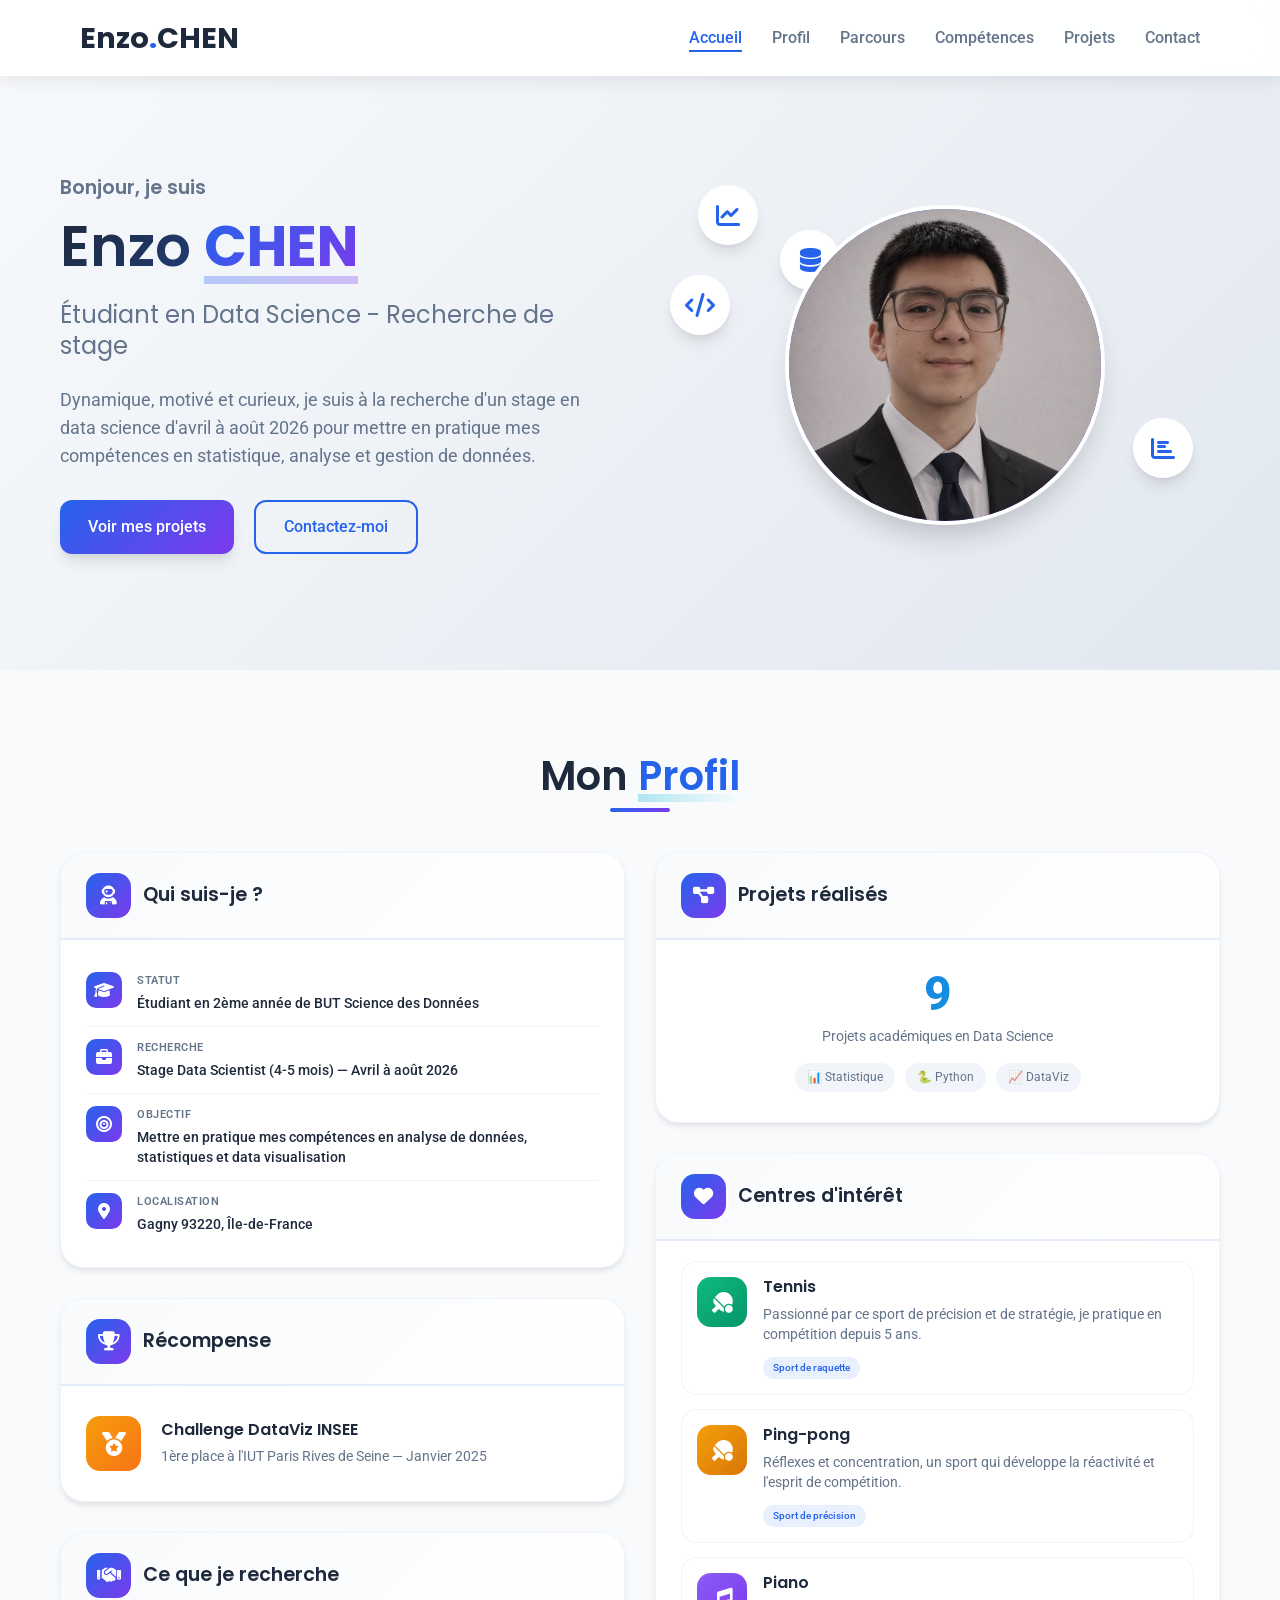
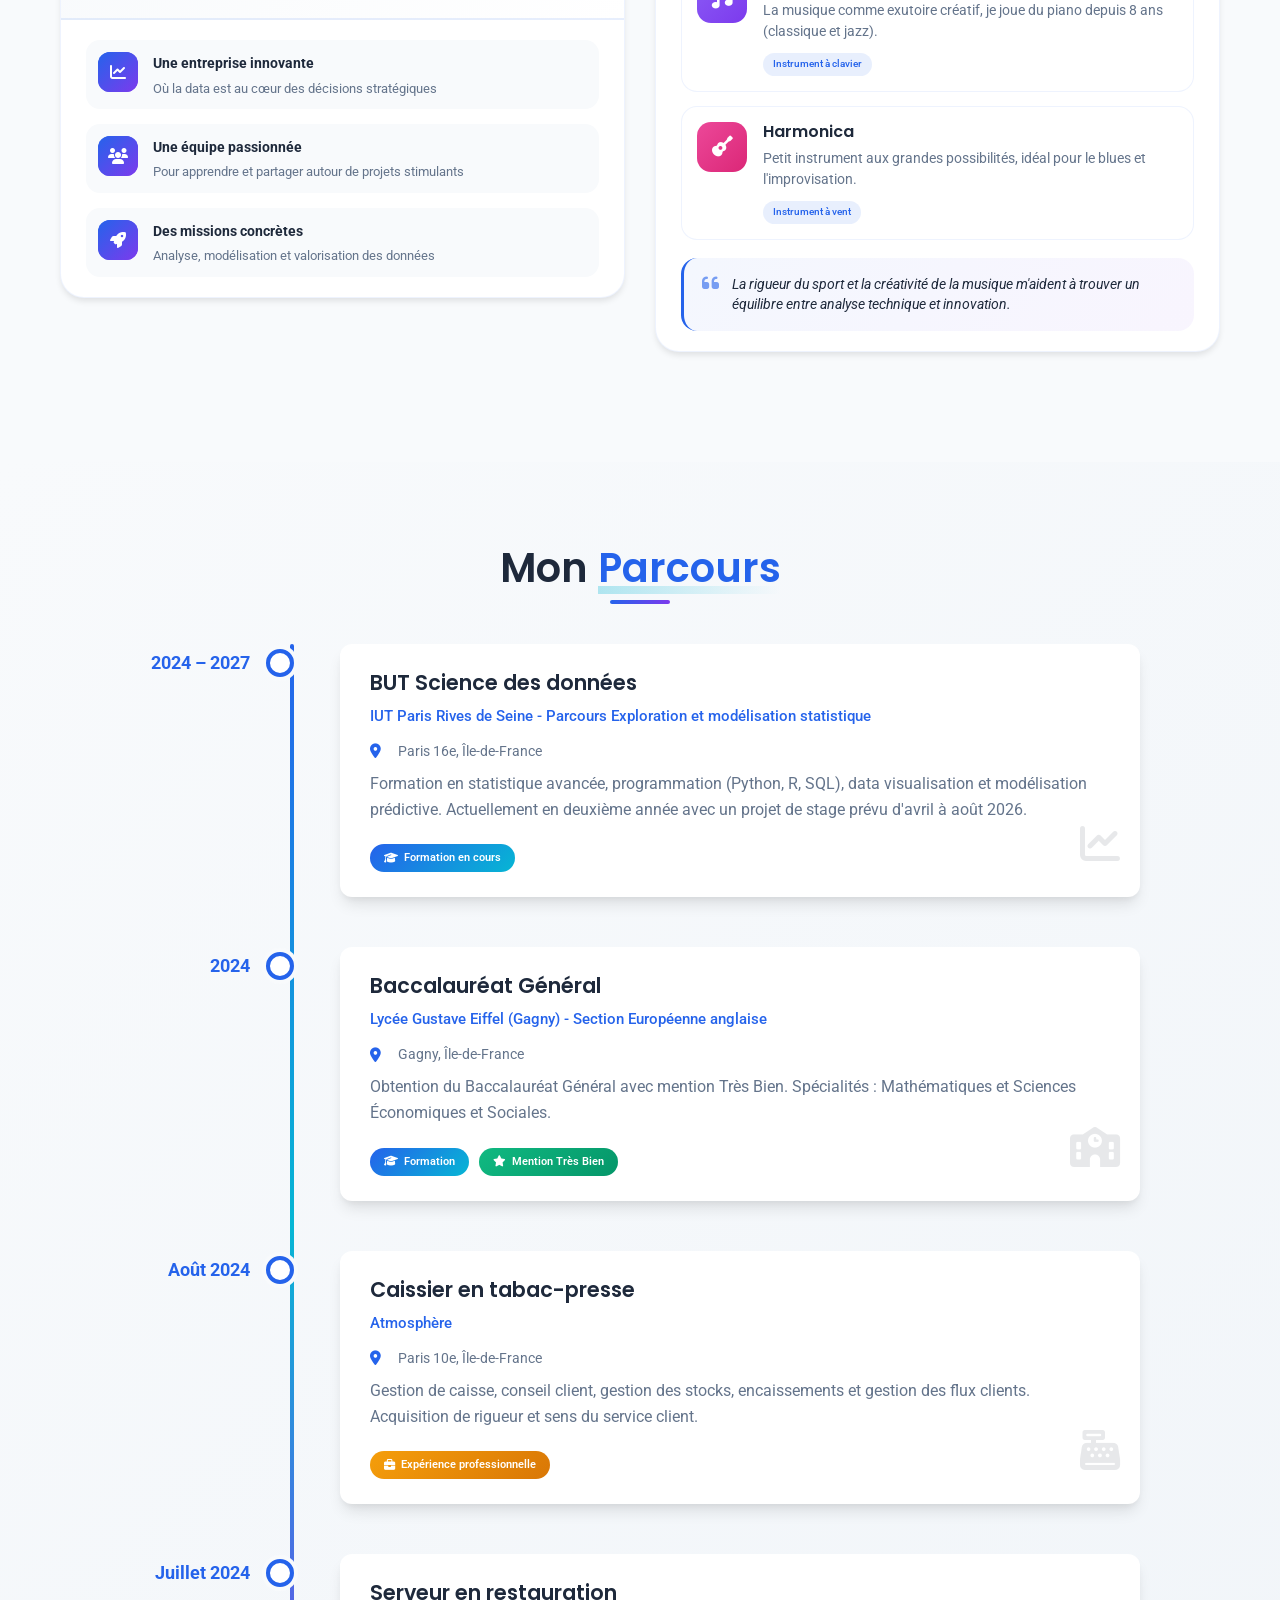
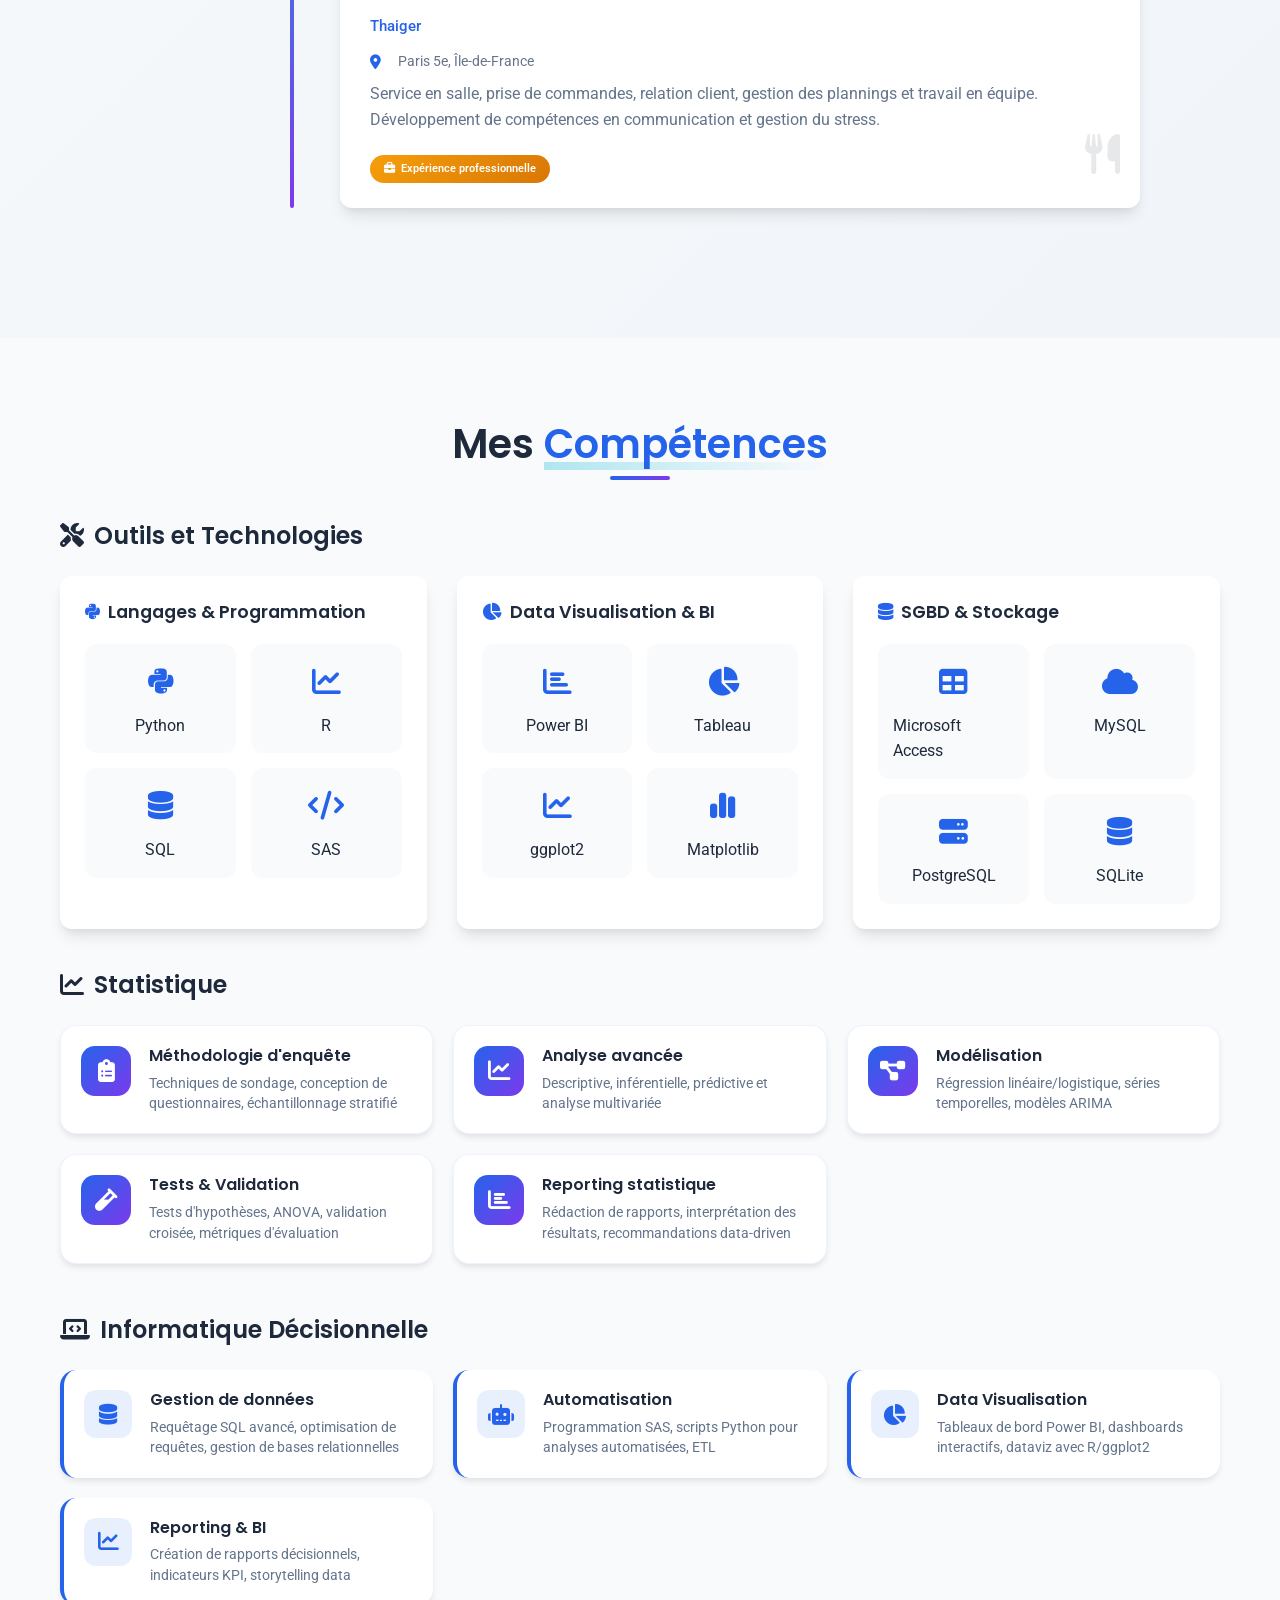
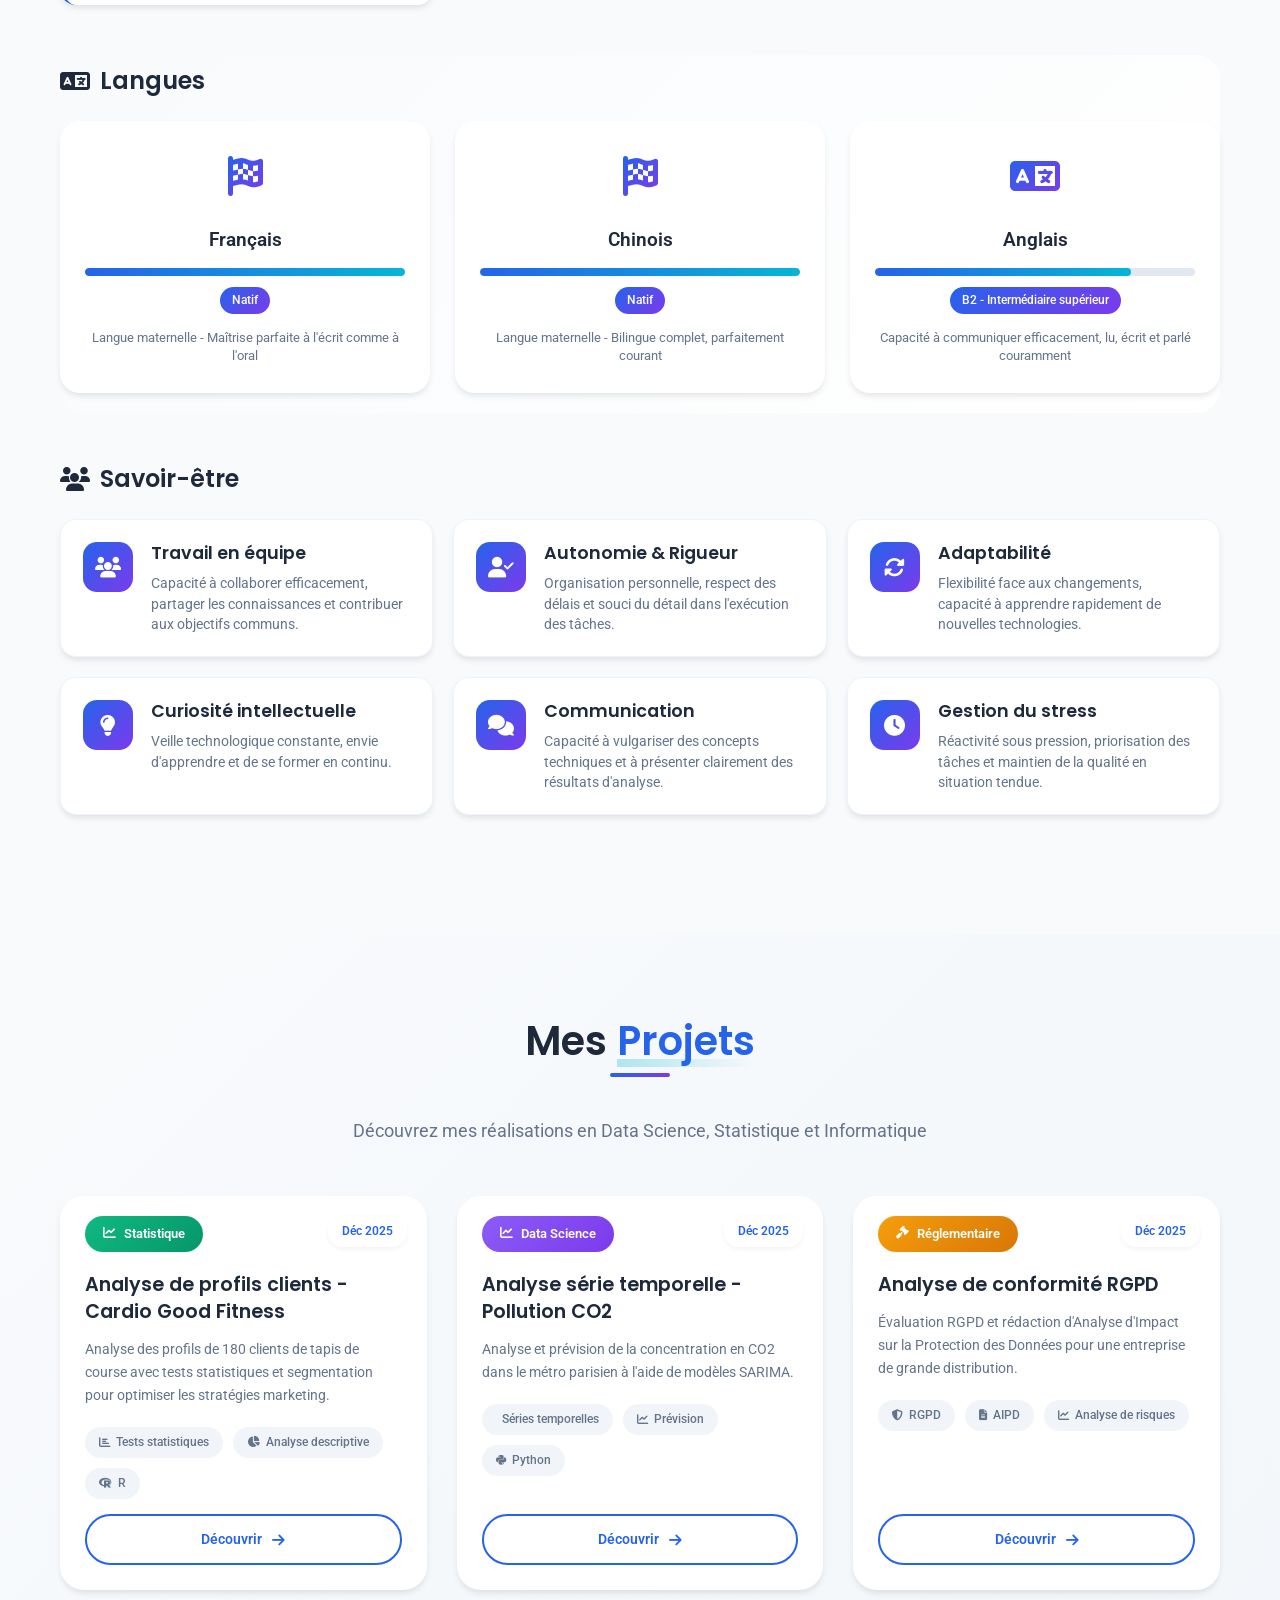
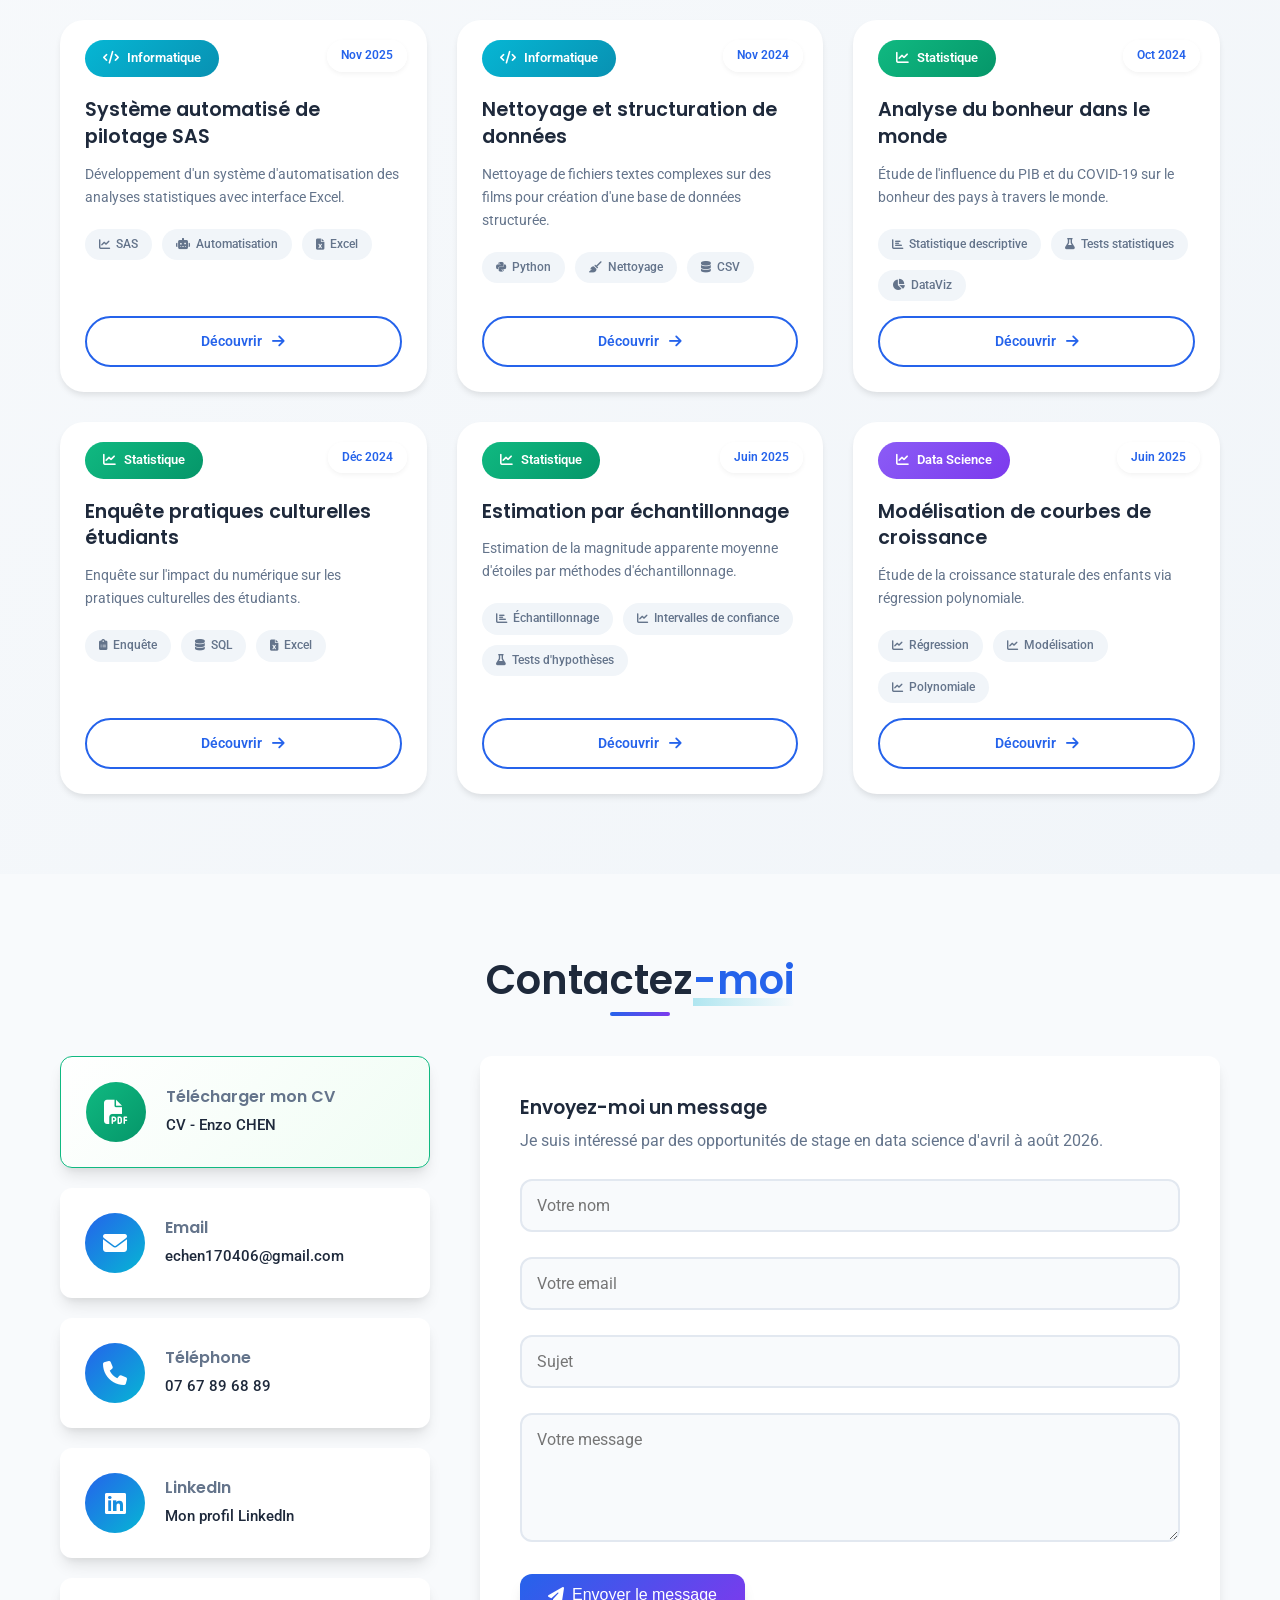
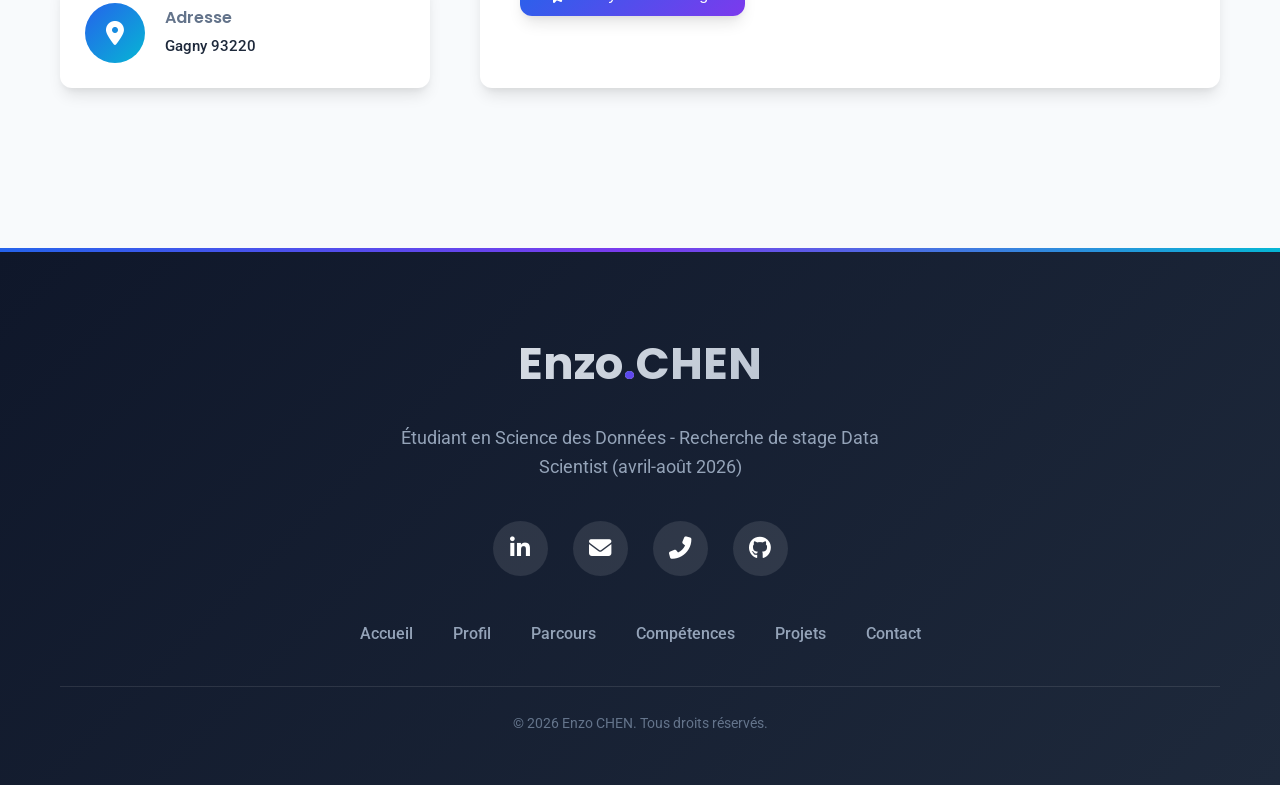
==== commit 70bb22cc: "Update index.html" ====
--- a/index.html
+++ b/index.html
@@ -1,4432 +1,4432 @@
 <!DOCTYPE html>
 <html lang="fr">
 <head>
-    <meta charset="UTF-8">
-    <meta name="viewport" content="width=device-width, initial-scale=1.0">
-    <title>Enzo CHEN - Étudiant en Data Science</title>
-    <link rel="stylesheet" href="https://cdnjs.cloudflare.com/ajax/libs/font-awesome/6.4.0/css/all.min.css">
-    <link href="https://fonts.googleapis.com/css2?family=Poppins:wght@300;400;500;600;700&family=Roboto:wght@300;400;500&display=swap" rel="stylesheet">
-    <style>
+	<meta charset="UTF-8">
+	<meta name="viewport" content="width=device-width, initial-scale=1.0">
+	<title>Enzo CHEN - Étudiant en Data Science</title>
+	<link rel="stylesheet" href="https://cdnjs.cloudflare.com/ajax/libs/font-awesome/6.4.0/css/all.min.css">
+	<link href="https://fonts.googleapis.com/css2?family=Poppins:wght@300;400;500;600;700&family=Roboto:wght@300;400;500&display=swap" rel="stylesheet">
+	<style>
 /* Reset et styles de base */
 * {
-    margin: 0;
-    padding: 0;
-    box-sizing: border-box;
+	margin: 0;
+	padding: 0;
+	box-sizing: border-box;
 }
 
 :root {
-    --primary-color: #2563eb;
-    --secondary-color: #7c3aed;
-    --accent-color: #06b6d4;
-    --dark-color: #1e293b;
-    --light-color: #f8fafc;
-    --gray-color: #64748b;
-    --success-color: #10b981;
-    --warning-color: #f59e0b;
-    --danger-color: #ef4444;
-    --shadow: 0 10px 15px -3px rgba(0, 0, 0, 0.1), 0 4px 6px -2px rgba(0, 0, 0, 0.05);
-    --radius: 12px;
-    --transition: all 0.3s ease;
+	--primary-color: #2563eb;
+	--secondary-color: #7c3aed;
+	--accent-color: #06b6d4;
+	--dark-color: #1e293b;
+	--light-color: #f8fafc;
+	--gray-color: #64748b;
+	--success-color: #10b981;
+	--warning-color: #f59e0b;
+	--danger-color: #ef4444;
+	--shadow: 0 10px 15px -3px rgba(0, 0, 0, 0.1), 0 4px 6px -2px rgba(0, 0, 0, 0.05);
+	--radius: 12px;
+	--transition: all 0.3s ease;
 }
 
 html {
-    scroll-behavior: smooth;
+	scroll-behavior: smooth;
 }
 
 body {
-    font-family: 'Roboto', sans-serif;
-    line-height: 1.6;
-    color: var(--dark-color);
-    background-color: var(--light-color);
-    overflow-x: hidden;
+	font-family: 'Roboto', sans-serif;
+	line-height: 1.6;
+	color: var(--dark-color);
+	background-color: var(--light-color);
+	overflow-x: hidden;
 }
 
 h1, h2, h3, h4, h5, h6 {
-    font-family: 'Poppins', sans-serif;
-    font-weight: 600;
-    line-height: 1.3;
+	font-family: 'Poppins', sans-serif;
+	font-weight: 600;
+	line-height: 1.3;
 }
 
 .container {
-    width: 100%;
-    max-width: 1200px;
-    margin: 0 auto;
-    padding: 0 20px;
+	width: 100%;
+	max-width: 1200px;
+	margin: 0 auto;
+	padding: 0 20px;
 }
 
 .section {
-    padding: 80px 0;
+	padding: 80px 0;
 }
 
 .section-title {
-    font-size: 2.5rem;
-    text-align: center;
-    margin-bottom: 50px;
-    position: relative;
+	font-size: 2.5rem;
+	text-align: center;
+	margin-bottom: 50px;
+	position: relative;
 }
 
 .section-title::after {
-    content: '';
-    position: absolute;
-    bottom: -10px;
-    left: 50%;
-    transform: translateX(-50%);
-    width: 60px;
-    height: 4px;
-    background: linear-gradient(90deg, var(--primary-color), var(--secondary-color));
-    border-radius: 2px;
+	content: '';
+	position: absolute;
+	bottom: -10px;
+	left: 50%;
+	transform: translateX(-50%);
+	width: 60px;
+	height: 4px;
+	background: linear-gradient(90deg, var(--primary-color), var(--secondary-color));
+	border-radius: 2px;
 }
 
 .highlight {
-    color: var(--primary-color);
-    position: relative;
-    display: inline-block;
-    z-index: 0;
+	color: var(--primary-color);
+	position: relative;
+	display: inline-block;
+	z-index: 0;
 }
 
 .highlight::after {
-    content: '';
-    position: absolute;
-    bottom: 0;
-    left: 0;
-    width: 100%;
-    height: 8px;
-    background: linear-gradient(90deg, var(--accent-color), transparent);
-    opacity: 0.3;
-    z-index: -1;
+	content: '';
+	position: absolute;
+	bottom: 0;
+	left: 0;
+	width: 100%;
+	height: 8px;
+	background: linear-gradient(90deg, var(--accent-color), transparent);
+	opacity: 0.3;
+	z-index: -1;
 }
 
 .btn {
-    display: inline-flex;
-    align-items: center;
-    justify-content: center;
-    padding: 12px 28px;
-    border-radius: var(--radius);
-    font-weight: 500;
-    text-decoration: none;
-    transition: var(--transition);
-    cursor: pointer;
-    border: none;
-    font-size: 1rem;
-    gap: 8px;
+	display: inline-flex;
+	align-items: center;
+	justify-content: center;
+	padding: 12px 28px;
+	border-radius: var(--radius);
+	font-weight: 500;
+	text-decoration: none;
+	transition: var(--transition);
+	cursor: pointer;
+	border: none;
+	font-size: 1rem;
+	gap: 8px;
 }
 
 .btn-primary {
-    background: linear-gradient(135deg, var(--primary-color), var(--secondary-color));
-    color: white;
-    box-shadow: var(--shadow);
+	background: linear-gradient(135deg, var(--primary-color), var(--secondary-color));
+	color: white;
+	box-shadow: var(--shadow);
 }
 
 .btn-primary:hover {
-    transform: translateY(-2px);
-    box-shadow: 0 20px 25px -5px rgba(0, 0, 0, 0.1), 0 10px 10px -5px rgba(0, 0, 0, 0.04);
+	transform: translateY(-2px);
+	box-shadow: 0 20px 25px -5px rgba(0, 0, 0, 0.1), 0 10px 10px -5px rgba(0, 0, 0, 0.04);
 }
 
 .btn-secondary {
-    background: transparent;
-    color: var(--primary-color);
-    border: 2px solid var(--primary-color);
+	background: transparent;
+	color: var(--primary-color);
+	border: 2px solid var(--primary-color);
 }
 
 .btn-secondary:hover {
-    background: var(--primary-color);
-    color: white;
+	background: var(--primary-color);
+	color: white;
 }
 
 /* Navigation */
 .navbar {
-    position: fixed;
-    top: 0;
-    left: 0;
-    width: 100%;
-    background: rgba(255, 255, 255, 0.95);
-    backdrop-filter: blur(10px);
-    z-index: 1000;
-    padding: 15px 0;
-    box-shadow: 0 2px 20px rgba(0, 0, 0, 0.1);
+	position: fixed;
+	top: 0;
+	left: 0;
+	width: 100%;
+	background: rgba(255, 255, 255, 0.95);
+	backdrop-filter: blur(10px);
+	z-index: 1000;
+	padding: 15px 0;
+	box-shadow: 0 2px 20px rgba(0, 0, 0, 0.1);
 }
 
 .nav-container {
-    display: flex;
-    justify-content: space-between;
-    align-items: center;
-    padding: 0 30px;
-    max-width: 1200px;
-    margin: 0 auto;
+	display: flex;
+	justify-content: space-between;
+	align-items: center;
+	padding: 0 30px;
+	max-width: 1200px;
+	margin: 0 auto;
 }
 
 .logo {
-    font-family: 'Poppins', sans-serif;
-    font-size: 1.8rem;
-    font-weight: 700;
-    color: var(--dark-color);
-    margin-left: 10px;
+	font-family: 'Poppins', sans-serif;
+	font-size: 1.8rem;
+	font-weight: 700;
+	color: var(--dark-color);
+	margin-left: 10px;
 }
 
 .logo-dot {
-    color: var(--primary-color);
+	color: var(--primary-color);
 }
 
 .nav-menu {
-    display: flex;
-    list-style: none;
-    gap: 30px;
-    margin-right: 10px;
+	display: flex;
+	list-style: none;
+	gap: 30px;
+	margin-right: 10px;
 }
 
 .nav-link {
-    text-decoration: none;
-    color: var(--gray-color);
-    font-weight: 500;
-    transition: var(--transition);
-    position: relative;
-    padding: 5px 0;
+	text-decoration: none;
+	color: var(--gray-color);
+	font-weight: 500;
+	transition: var(--transition);
+	position: relative;
+	padding: 5px 0;
 }
 
 .nav-link:hover,
 .nav-link.active {
-    color: var(--primary-color);
+	color: var(--primary-color);
 }
 
 .nav-link::after {
-    content: '';
-    position: absolute;
-    bottom: 0;
-    left: 0;
-    width: 0;
-    height: 2px;
-    background: var(--primary-color);
-    transition: var(--transition);
+	content: '';
+	position: absolute;
+	bottom: 0;
+	left: 0;
+	width: 0;
+	height: 2px;
+	background: var(--primary-color);
+	transition: var(--transition);
 }
 
 .nav-link:hover::after,
 .nav-link.active::after {
-    width: 100%;
+	width: 100%;
 }
 
 .hamburger {
-    display: none;
-    cursor: pointer;
-    background: none;
-    border: none;
+	display: none;
+	cursor: pointer;
+	background: none;
+	border: none;
 }
 
 .bar {
-    display: block;
-    width: 25px;
-    height: 3px;
-    margin: 5px auto;
-    background-color: var(--dark-color);
-    transition: var(--transition);
+	display: block;
+	width: 25px;
+	height: 3px;
+	margin: 5px auto;
+	background-color: var(--dark-color);
+	transition: var(--transition);
 }
 
 /* Section Accueil */
 .accueil-section {
-    padding-top: 140px;
-    background: linear-gradient(135deg, #f8fafc 0%, #e2e8f0 100%);
-    overflow: hidden;
-    position: relative;
+	padding-top: 140px;
+	background: linear-gradient(135deg, #f8fafc 0%, #e2e8f0 100%);
+	overflow: hidden;
+	position: relative;
 }
 
 .accueil-content {
-    display: grid;
-    grid-template-columns: 1fr 1fr;
-    gap: 60px;
-    align-items: center;
+	display: grid;
+	grid-template-columns: 1fr 1fr;
+	gap: 60px;
+	align-items: center;
 }
 
 .accueil-text {
-    animation: fadeInLeft 1s ease;
+	animation: fadeInLeft 1s ease;
 }
 
 .subtitle {
-    font-size: 1.2rem;
-    color: var(--gray-color);
-    margin-bottom: 10px;
+	font-size: 1.2rem;
+	color: var(--gray-color);
+	margin-bottom: 10px;
 }
 
 .title {
-    font-size: 3.5rem;
-    margin-bottom: 15px;
-    background: linear-gradient(135deg, var(--dark-color), var(--primary-color));
-    -webkit-background-clip: text;
-    -webkit-text-fill-color: transparent;
-    background-clip: text;
+	font-size: 3.5rem;
+	margin-bottom: 15px;
+	background: linear-gradient(135deg, var(--dark-color), var(--primary-color));
+	-webkit-background-clip: text;
+	-webkit-text-fill-color: transparent;
+	background-clip: text;
 }
 
 .role {
-    font-size: 1.5rem;
-    color: var(--gray-color);
-    margin-bottom: 25px;
-    font-weight: 400;
+	font-size: 1.5rem;
+	color: var(--gray-color);
+	margin-bottom: 25px;
+	font-weight: 400;
 }
 
 .description {
-    font-size: 1.1rem;
-    margin-bottom: 30px;
-    color: var(--gray-color);
+	font-size: 1.1rem;
+	margin-bottom: 30px;
+	color: var(--gray-color);
 }
 
 .cta-buttons {
-    display: flex;
-    gap: 20px;
-    flex-wrap: wrap;
+	display: flex;
+	gap: 20px;
+	flex-wrap: wrap;
 }
 
 .accueil-image {
-    position: relative;
-    animation: fadeInRight 1s ease;
+	position: relative;
+	animation: fadeInRight 1s ease;
 }
 
 .image-wrapper {
-    position: relative;
-    width: 100%;
-    height: 400px;
+	position: relative;
+	width: 100%;
+	height: 400px;
 }
 
 .floating-element {
-    position: absolute;
-    width: 60px;
-    height: 60px;
-    background: white;
-    border-radius: 50%;
-    display: flex;
-    align-items: center;
-    justify-content: center;
-    box-shadow: var(--shadow);
-    color: var(--primary-color);
-    font-size: 1.5rem;
-    animation: float 6s ease-in-out infinite;
+	position: absolute;
+	width: 60px;
+	height: 60px;
+	background: white;
+	border-radius: 50%;
+	display: flex;
+	align-items: center;
+	justify-content: center;
+	box-shadow: var(--shadow);
+	color: var(--primary-color);
+	font-size: 1.5rem;
+	animation: float 6s ease-in-out infinite;
 }
 
 .floating-element:nth-child(1) {
-    top: 20%;
-    left: 10%;
-    animation-delay: 0s;
+	top: 20%;
+	left: 10%;
+	animation-delay: 0s;
 }
 
 .floating-element:nth-child(2) {
-    top: 50%;
-    right: 15%;
-    animation-delay: 1s;
+	top: 50%;
+	right: 15%;
+	animation-delay: 1s;
 }
 
 .floating-element:nth-child(3) {
-    bottom: 20%;
-    left: 20%;
-    animation-delay: 2s;
+	bottom: 20%;
+	left: 20%;
+	animation-delay: 2s;
 }
 
 .floating-element:nth-child(4) {
-    top: 30%;
-    right: 5%;
-    animation-delay: 3s;
+	top: 30%;
+	right: 5%;
+	animation-delay: 3s;
 }
 
 /* Section Profil */
 .profil-content {
-    display: grid;
-    grid-template-columns: 2fr 1fr;
-    gap: 40px;
+	display: grid;
+	grid-template-columns: 2fr 1fr;
+	gap: 40px;
 }
 
 .info-card {
-    background: white;
-    border-radius: var(--radius);
-    padding: 30px;
-    margin-bottom: 30px;
-    box-shadow: var(--shadow);
-    transition: var(--transition);
+	background: white;
+	border-radius: var(--radius);
+	padding: 30px;
+	margin-bottom: 30px;
+	box-shadow: var(--shadow);
+	transition: var(--transition);
 }
 
 .info-card:hover {
-    transform: translateY(-5px);
-    box-shadow: 0 20px 25px -5px rgba(0, 0, 0, 0.1), 0 10px 10px -5px rgba(0, 0, 0, 0.04);
+	transform: translateY(-5px);
+	box-shadow: 0 20px 25px -5px rgba(0, 0, 0, 0.1), 0 10px 10px -5px rgba(0, 0, 0, 0.04);
 }
 
 .info-card h3 {
-    display: flex;
-    align-items: center;
-    gap: 10px;
-    margin-bottom: 20px;
-    color: var(--primary-color);
+	display: flex;
+	align-items: center;
+	gap: 10px;
+	margin-bottom: 20px;
+	color: var(--primary-color);
 }
 
 .info-item {
-    margin-bottom: 15px;
+	margin-bottom: 15px;
 }
 
 .info-item strong {
-    color: var(--dark-color);
-    margin-right: 10px;
+	color: var(--dark-color);
+	margin-right: 10px;
 }
 
 .langue-item {
-    margin-bottom: 20px;
+	margin-bottom: 20px;
 }
 
 .langue-name-row {
-    display: flex;
-    justify-content: space-between;
-    align-items: center;
-    margin-bottom: 6px;
+	display: flex;
+	justify-content: space-between;
+	align-items: center;
+	margin-bottom: 6px;
 }
 
 .langue-name {
-    font-weight: 500;
-    color: var(--dark-color);
+	font-weight: 500;
+	color: var(--dark-color);
 }
 
 .langue-label {
-    font-size: 0.82rem;
-    color: var(--gray-color);
+	font-size: 0.82rem;
+	color: var(--gray-color);
 }
 
 .langue-bar {
-    height: 8px;
-    background: #e2e8f0;
-    border-radius: 4px;
+	height: 8px;
+	background: #e2e8f0;
+	border-radius: 4px;
 }
 
 .langue-level {
-    height: 100%;
-    background: linear-gradient(90deg, var(--primary-color), var(--accent-color));
-    border-radius: 4px;
-    transition: width 1s ease;
+	height: 100%;
+	background: linear-gradient(90deg, var(--primary-color), var(--accent-color));
+	border-radius: 4px;
+	transition: width 1s ease;
 }
 
 .stats-card {
-    background: white;
-    border-radius: var(--radius);
-    padding: 25px;
-    margin-bottom: 25px;
-    box-shadow: var(--shadow);
-    transition: var(--transition);
+	background: white;
+	border-radius: var(--radius);
+	padding: 25px;
+	margin-bottom: 25px;
+	box-shadow: var(--shadow);
+	transition: var(--transition);
 }
 
 .stats-card h3 {
-    display: flex;
-    align-items: center;
-    gap: 10px;
-    margin-bottom: 5px;
-    color: var(--primary-color);
+	display: flex;
+	align-items: center;
+	gap: 10px;
+	margin-bottom: 5px;
+	color: var(--primary-color);
 }
 
 .stats-card:hover {
-    transform: translateY(-3px);
+	transform: translateY(-3px);
 }
 
 .achievement, .availability {
-    display: flex;
-    align-items: center;
-    gap: 15px;
-    margin-top: 15px;
+	display: flex;
+	align-items: center;
+	gap: 15px;
+	margin-top: 15px;
 }
 
 .achievement-icon, .availability-icon {
-    width: 50px;
-    height: 50px;
-    background: linear-gradient(135deg, var(--primary-color), var(--secondary-color));
-    border-radius: 50%;
-    display: flex;
-    align-items: center;
-    justify-content: center;
-    color: white;
-    font-size: 1.2rem;
-    flex-shrink: 0;
+	width: 50px;
+	height: 50px;
+	background: linear-gradient(135deg, var(--primary-color), var(--secondary-color));
+	border-radius: 50%;
+	display: flex;
+	align-items: center;
+	justify-content: center;
+	color: white;
+	font-size: 1.2rem;
+	flex-shrink: 0;
 }
 
 .tag {
-    display: inline-block;
-    padding: 4px 12px;
-    background: var(--primary-color);
-    color: white;
-    border-radius: 20px;
-    font-size: 0.8rem;
-    margin-top: 10px;
+	display: inline-block;
+	padding: 4px 12px;
+	background: var(--primary-color);
+	color: white;
+	border-radius: 20px;
+	font-size: 0.8rem;
+	margin-top: 10px;
 }
 
 .interests {
-    display: grid;
-    grid-template-columns: repeat(2, 1fr);
-    gap: 15px;
-    margin-top: 15px;
+	display: grid;
+	grid-template-columns: repeat(2, 1fr);
+	gap: 15px;
+	margin-top: 15px;
 }
 
 .interest-item {
-    display: flex;
-    align-items: center;
-    gap: 10px;
-    padding: 10px;
-    background: #f8fafc;
-    border-radius: var(--radius);
-    transition: var(--transition);
+	display: flex;
+	align-items: center;
+	gap: 10px;
+	padding: 10px;
+	background: #f8fafc;
+	border-radius: var(--radius);
+	transition: var(--transition);
 }
 
 .interest-item:hover {
-    background: var(--primary-color);
-    color: white;
+	background: var(--primary-color);
+	color: white;
 }
 
 .project-count {
-    text-align: center;
-    margin-top: 15px;
+	text-align: center;
+	margin-top: 15px;
 }
 
 .count-number {
-    font-size: 3rem;
-    font-weight: 700;
-    background: linear-gradient(135deg, var(--primary-color), var(--accent-color));
-    -webkit-background-clip: text;
-    -webkit-text-fill-color: transparent;
-    background-clip: text;
+	font-size: 3rem;
+	font-weight: 700;
+	background: linear-gradient(135deg, var(--primary-color), var(--accent-color));
+	-webkit-background-clip: text;
+	-webkit-text-fill-color: transparent;
+	background-clip: text;
 }
 
 /* Section Mon Parcours - Timeline enrichie (ordre inversé : du plus récent au plus ancien) */
 .parcours-section {
-    background: linear-gradient(135deg, #f8fafc 0%, #f1f5f9 100%);
+	background: linear-gradient(135deg, #f8fafc 0%, #f1f5f9 100%);
 }
 
 .timeline {
-    position: relative;
-    max-width: 1000px;
-    margin: 0 auto;
+	position: relative;
+	max-width: 1000px;
+	margin: 0 auto;
 }
 
 .timeline::before {
-    content: '';
-    position: absolute;
-    left: 150px;
-    top: 0;
-    bottom: 0;
-    width: 4px;
-    background: linear-gradient(to bottom, var(--primary-color), var(--accent-color), var(--secondary-color));
-    border-radius: 2px;
+	content: '';
+	position: absolute;
+	left: 150px;
+	top: 0;
+	bottom: 0;
+	width: 4px;
+	background: linear-gradient(to bottom, var(--primary-color), var(--accent-color), var(--secondary-color));
+	border-radius: 2px;
 }
 
 .timeline-item {
-    display: flex;
-    gap: 40px;
-    margin-bottom: 50px;
-    position: relative;
+	display: flex;
+	gap: 40px;
+	margin-bottom: 50px;
+	position: relative;
 }
 
 .timeline-date {
-    min-width: 140px;
-    text-align: right;
-    color: var(--primary-color);
-    font-weight: 700;
-    position: relative;
-    padding: 5px 30px 5px 5px;
-    font-size: 1.1rem;
-    z-index: 2;
-    background: transparent;
-    border-radius: 4px;
-    align-self: flex-start;
+	min-width: 140px;
+	text-align: right;
+	color: var(--primary-color);
+	font-weight: 700;
+	position: relative;
+	padding: 5px 30px 5px 5px;
+	font-size: 1.1rem;
+	z-index: 2;
+	background: transparent;
+	border-radius: 4px;
+	align-self: flex-start;
 }
 
 .timeline-date::after {
-    content: '';
-    position: absolute;
-    right: -14px;
-    top: 50%;
-    transform: translateY(-50%);
-    width: 20px;
-    height: 20px;
-    background: white;
-    border: 4px solid var(--primary-color);
-    border-radius: 50%;
-    z-index: 3;
-    box-shadow: 0 0 0 4px var(--light-color);
+	content: '';
+	position: absolute;
+	right: -14px;
+	top: 50%;
+	transform: translateY(-50%);
+	width: 20px;
+	height: 20px;
+	background: white;
+	border: 4px solid var(--primary-color);
+	border-radius: 50%;
+	z-index: 3;
+	box-shadow: 0 0 0 4px var(--light-color);
 }
 
 .timeline-content {
-    background: white;
-    padding: 25px 30px;
-    border-radius: var(--radius);
-    box-shadow: var(--shadow);
-    flex: 1;
-    transition: var(--transition);
-    margin-left: 20px;
-    position: relative;
-    overflow: hidden;
+	background: white;
+	padding: 25px 30px;
+	border-radius: var(--radius);
+	box-shadow: var(--shadow);
+	flex: 1;
+	transition: var(--transition);
+	margin-left: 20px;
+	position: relative;
+	overflow: hidden;
 }
 
 .timeline-content::before {
-    content: '';
-    position: absolute;
-    top: 0;
-    left: 0;
-    width: 4px;
-    height: 100%;
-    background: linear-gradient(135deg, var(--primary-color), var(--accent-color));
-    opacity: 0;
-    transition: var(--transition);
+	content: '';
+	position: absolute;
+	top: 0;
+	left: 0;
+	width: 4px;
+	height: 100%;
+	background: linear-gradient(135deg, var(--primary-color), var(--accent-color));
+	opacity: 0;
+	transition: var(--transition);
 }
 
 .timeline-content:hover::before {
-    opacity: 1;
+	opacity: 1;
 }
 
 .timeline-content:hover {
-    transform: translateX(10px);
-    box-shadow: 0 20px 30px -10px rgba(0, 0, 0, 0.15);
+	transform: translateX(10px);
+	box-shadow: 0 20px 30px -10px rgba(0, 0, 0, 0.15);
 }
 
 .timeline-content h3 {
-    color: var(--dark-color);
-    margin-bottom: 8px;
-    font-size: 1.3rem;
+	color: var(--dark-color);
+	margin-bottom: 8px;
+	font-size: 1.3rem;
 }
 
 .timeline-subtitle {
-    color: var(--primary-color);
-    font-weight: 500;
-    margin-bottom: 12px;
-    font-size: 0.95rem;
+	color: var(--primary-color);
+	font-weight: 500;
+	margin-bottom: 12px;
+	font-size: 0.95rem;
 }
 
 .timeline-description {
-    color: var(--gray-color);
-    line-height: 1.6;
-    margin-bottom: 12px;
+	color: var(--gray-color);
+	line-height: 1.6;
+	margin-bottom: 12px;
 }
 
 .timeline-badge {
-    display: inline-block;
-    padding: 5px 15px;
-    background: linear-gradient(135deg, var(--primary-color), var(--accent-color));
-    color: white;
-    border-radius: 20px;
-    font-size: 0.8rem;
-    margin-top: 10px;
+	display: inline-block;
+	padding: 5px 15px;
+	background: linear-gradient(135deg, var(--primary-color), var(--accent-color));
+	color: white;
+	border-radius: 20px;
+	font-size: 0.8rem;
+	margin-top: 10px;
 }
 
 .timeline-badge-work {
-    background: linear-gradient(135deg, #f59e0b, #d97706);
+	background: linear-gradient(135deg, #f59e0b, #d97706);
 }
 
 .timeline-icon {
-    position: absolute;
-    right: 20px;
-    bottom: 20px;
-    font-size: 2.5rem;
-    opacity: 0.1;
-    transition: var(--transition);
+	position: absolute;
+	right: 20px;
+	bottom: 20px;
+	font-size: 2.5rem;
+	opacity: 0.1;
+	transition: var(--transition);
 }
 
 .timeline-content:hover .timeline-icon {
-    opacity: 0.2;
-    transform: scale(1.1);
+	opacity: 0.2;
+	transform: scale(1.1);
 }
 
 /* Location et entreprise */
 .location-info {
-    display: flex;
-    align-items: center;
-    gap: 12px;
-    margin: 10px 0 8px 0;
-    font-size: 0.9rem;
-    color: var(--gray-color);
+	display: flex;
+	align-items: center;
+	gap: 12px;
+	margin: 10px 0 8px 0;
+	font-size: 0.9rem;
+	color: var(--gray-color);
 }
 
 .location-info i {
-    color: var(--primary-color);
-    width: 16px;
+	color: var(--primary-color);
+	width: 16px;
 }
 
 .company-name {
-    font-weight: 600;
-    color: var(--dark-color);
-    background: #f1f5f9;
-    padding: 2px 10px;
-    border-radius: 20px;
-    display: inline-block;
+	font-weight: 600;
+	color: var(--dark-color);
+	background: #f1f5f9;
+	padding: 2px 10px;
+	border-radius: 20px;
+	display: inline-block;
 }
 
 .mention-tb {
-    background: linear-gradient(135deg, #f59e0b, #f97316);
-    color: white;
-    padding: 6px 14px;
-    border-radius: 30px;
-    display: inline-block;
-    font-weight: 600;
-    font-size: 0.85rem;
-    margin-top: 12px;
-    box-shadow: 0 2px 10px rgba(245, 158, 11, 0.3);
+	background: linear-gradient(135deg, #f59e0b, #f97316);
+	color: white;
+	padding: 6px 14px;
+	border-radius: 30px;
+	display: inline-block;
+	font-weight: 600;
+	font-size: 0.85rem;
+	margin-top: 12px;
+	box-shadow: 0 2px 10px rgba(245, 158, 11, 0.3);
 }
 
 /* Section Compétences */
 .competence-category {
-    margin-bottom: 40px;
+	margin-bottom: 40px;
 }
 
 .competence-category h3 {
-    display: flex;
-    align-items: center;
-    gap: 10px;
-    margin-bottom: 25px;
-    color: var(--dark-color);
-    font-size: 1.5rem;
+	display: flex;
+	align-items: center;
+	gap: 10px;
+	margin-bottom: 25px;
+	color: var(--dark-color);
+	font-size: 1.5rem;
 }
 
 .tools-grid {
-    display: grid;
-    grid-template-columns: repeat(auto-fit, minmax(250px, 1fr));
-    gap: 30px;
-    margin-bottom: 30px;
+	display: grid;
+	grid-template-columns: repeat(auto-fit, minmax(250px, 1fr));
+	gap: 30px;
+	margin-bottom: 30px;
 }
 
 .tool-category {
-    background: white;
-    padding: 25px;
-    border-radius: var(--radius);
-    box-shadow: var(--shadow);
-    transition: var(--transition);
+	background: white;
+	padding: 25px;
+	border-radius: var(--radius);
+	box-shadow: var(--shadow);
+	transition: var(--transition);
 }
 
 .tool-category:hover {
-    transform: translateY(-5px);
+	transform: translateY(-5px);
 }
 
 .tool-items {
-    display: grid;
-    grid-template-columns: repeat(2, 1fr);
-    gap: 15px;
-    margin-top: 15px;
+	display: grid;
+	grid-template-columns: repeat(2, 1fr);
+	gap: 15px;
+	margin-top: 15px;
 }
 
 .tool-item {
-    display: flex;
-    flex-direction: column;
-    align-items: center;
-    gap: 8px;
-    padding: 15px;
-    background: #f8fafc;
-    border-radius: var(--radius);
-    transition: var(--transition);
+	display: flex;
+	flex-direction: column;
+	align-items: center;
+	gap: 8px;
+	padding: 15px;
+	background: #f8fafc;
+	border-radius: var(--radius);
+	transition: var(--transition);
 }
 
 .tool-item:hover {
-    background: var(--primary-color);
-    color: white;
-    transform: scale(1.05);
+	background: var(--primary-color);
+	color: white;
+	transform: scale(1.05);
 }
 
 .tool-icon {
-    font-size: 1.8rem;
-    color: var(--primary-color);
+	font-size: 1.8rem;
+	color: var(--primary-color);
 }
 
 .tool-item:hover .tool-icon {
-    color: white;
+	color: white;
 }
 
 .skills-container {
-    display: flex;
-    flex-wrap: wrap;
-    gap: 15px;
+	display: flex;
+	flex-wrap: wrap;
+	gap: 15px;
 }
 
 .skill-tag {
-    padding: 10px 20px;
-    background: white;
-    border: 2px solid var(--primary-color);
-    border-radius: 30px;
-    color: var(--primary-color);
-    font-weight: 500;
-    transition: var(--transition);
-    cursor: default;
+	padding: 10px 20px;
+	background: white;
+	border: 2px solid var(--primary-color);
+	border-radius: 30px;
+	color: var(--primary-color);
+	font-weight: 500;
+	transition: var(--transition);
+	cursor: default;
 }
 
 .skill-tag:hover {
-    background: var(--primary-color);
-    color: white;
-    transform: translateY(-2px);
+	background: var(--primary-color);
+	color: white;
+	transform: translateY(-2px);
 }
 
 /* Section Projets */
 .projets-section {
-    background: #f8fafc;
+	background: #f8fafc;
 }
 
 .section-subtitle {
-    text-align: center;
-    color: var(--gray-color);
-    margin-bottom: 40px;
-    font-size: 1.1rem;
+	text-align: center;
+	color: var(--gray-color);
+	margin-bottom: 40px;
+	font-size: 1.1rem;
 }
 
 .projets-filters {
-    display: flex;
-    justify-content: center;
-    flex-wrap: wrap;
-    gap: 15px;
-    margin-bottom: 40px;
+	display: flex;
+	justify-content: center;
+	flex-wrap: wrap;
+	gap: 15px;
+	margin-bottom: 40px;
 }
 
 .filter-btn {
-    padding: 10px 25px;
-    background: white;
-    border: 2px solid #e2e8f0;
-    border-radius: 30px;
-    color: var(--gray-color);
-    font-weight: 500;
-    cursor: pointer;
-    transition: var(--transition);
+	padding: 10px 25px;
+	background: white;
+	border: 2px solid #e2e8f0;
+	border-radius: 30px;
+	color: var(--gray-color);
+	font-weight: 500;
+	cursor: pointer;
+	transition: var(--transition);
 }
 
 .filter-btn:hover,
 .filter-btn.active {
-    background: var(--primary-color);
-    color: white;
-    border-color: var(--primary-color);
+	background: var(--primary-color);
+	color: white;
+	border-color: var(--primary-color);
 }
 
 .projets-grid {
-    display: grid;
-    grid-template-columns: repeat(auto-fill, minmax(350px, 1fr));
-    gap: 30px;
+	display: grid;
+	grid-template-columns: repeat(auto-fill, minmax(350px, 1fr));
+	gap: 30px;
 }
 
 .projet-card {
-    background: white;
-    border-radius: var(--radius);
-    overflow: hidden;
-    box-shadow: var(--shadow);
-    transition: var(--transition);
-    height: 100%;
-    display: flex;
-    flex-direction: column;
+	background: white;
+	border-radius: var(--radius);
+	overflow: hidden;
+	box-shadow: var(--shadow);
+	transition: var(--transition);
+	height: 100%;
+	display: flex;
+	flex-direction: column;
 }
 
 .projet-card:hover {
-    transform: translateY(-10px);
-    box-shadow: 0 25px 50px -12px rgba(0, 0, 0, 0.25);
+	transform: translateY(-10px);
+	box-shadow: 0 25px 50px -12px rgba(0, 0, 0, 0.25);
 }
 
 .projet-card-header {
-    padding: 20px;
-    background: linear-gradient(135deg, var(--primary-color), var(--secondary-color));
-    color: white;
-    display: flex;
-    justify-content: space-between;
-    align-items: center;
+	padding: 20px;
+	background: linear-gradient(135deg, var(--primary-color), var(--secondary-color));
+	color: white;
+	display: flex;
+	justify-content: space-between;
+	align-items: center;
 }
 
 .projet-card-content {
-    padding: 25px;
-    flex: 1;
+	padding: 25px;
+	flex: 1;
 }
 
 .projet-card-content h3 {
-    margin-bottom: 15px;
-    color: var(--dark-color);
+	margin-bottom: 15px;
+	color: var(--dark-color);
 }
 
 .projet-description {
-    color: var(--gray-color);
-    margin-bottom: 20px;
-    line-height: 1.6;
+	color: var(--gray-color);
+	margin-bottom: 20px;
+	line-height: 1.6;
 }
 
 .projet-tags {
-    display: flex;
-    flex-wrap: wrap;
-    gap: 10px;
+	display: flex;
+	flex-wrap: wrap;
+	gap: 10px;
 }
 
 .projet-tags .tag {
-    padding: 5px 12px;
-    background: #e2e8f0;
-    color: var(--gray-color);
-    border-radius: 20px;
-    font-size: 0.8rem;
-    margin-top: 0;
-    transition: var(--transition);
+	padding: 5px 12px;
+	background: #e2e8f0;
+	color: var(--gray-color);
+	border-radius: 20px;
+	font-size: 0.8rem;
+	margin-top: 0;
+	transition: var(--transition);
 }
 
 .projet-card:hover .projet-tags .tag {
-    background: var(--primary-color);
-    color: white;
+	background: var(--primary-color);
+	color: white;
 }
 
 .projet-card-footer {
-    padding: 0 25px 25px;
+	padding: 0 25px 25px;
 }
 
 .details-btn {
-    width: 100%;
-    padding: 12px;
-    background: transparent;
-    border: 2px solid var(--primary-color);
-    color: var(--primary-color);
-    border-radius: var(--radius);
-    font-weight: 500;
-    cursor: pointer;
-    transition: var(--transition);
+	width: 100%;
+	padding: 12px;
+	background: transparent;
+	border: 2px solid var(--primary-color);
+	color: var(--primary-color);
+	border-radius: var(--radius);
+	font-weight: 500;
+	cursor: pointer;
+	transition: var(--transition);
 }
 
 .details-btn:hover {
-    background: var(--primary-color);
-    color: white;
+	background: var(--primary-color);
+	color: white;
 }
 
 /* Section Contact */
 .contact-content {
-    display: grid;
-    grid-template-columns: 1fr 2fr;
-    gap: 50px;
+	display: grid;
+	grid-template-columns: 1fr 2fr;
+	gap: 50px;
 }
 
 .contact-info {
-    display: grid;
-    gap: 20px;
+	display: grid;
+	gap: 20px;
 }
 
 .contact-card {
-    display: flex;
-    align-items: center;
-    gap: 20px;
-    padding: 25px;
-    background: white;
-    border-radius: var(--radius);
-    box-shadow: var(--shadow);
-    transition: var(--transition);
+	display: flex;
+	align-items: center;
+	gap: 20px;
+	padding: 25px;
+	background: white;
+	border-radius: var(--radius);
+	box-shadow: var(--shadow);
+	transition: var(--transition);
 }
 
 .contact-card:hover {
-    transform: translateX(10px);
-    background: linear-gradient(135deg, var(--primary-color), var(--secondary-color));
-    color: white;
+	transform: translateX(10px);
+	background: linear-gradient(135deg, var(--primary-color), var(--secondary-color));
+	color: white;
 }
 
 .contact-card:hover .contact-icon {
-    background: white;
-    color: var(--primary-color);
+	background: white;
+	color: var(--primary-color);
 }
 
 .contact-icon {
-    width: 60px;
-    height: 60px;
-    background: linear-gradient(135deg, var(--primary-color), var(--accent-color));
-    border-radius: 50%;
-    display: flex;
-    align-items: center;
-    justify-content: center;
-    color: white;
-    font-size: 1.5rem;
-    flex-shrink: 0;
+	width: 60px;
+	height: 60px;
+	background: linear-gradient(135deg, var(--primary-color), var(--accent-color));
+	border-radius: 50%;
+	display: flex;
+	align-items: center;
+	justify-content: center;
+	color: white;
+	font-size: 1.5rem;
+	flex-shrink: 0;
 }
 
 .linkedin-link {
-    color: var(--primary-color);
-    text-decoration: none;
-    transition: var(--transition);
+	color: var(--primary-color);
+	text-decoration: none;
+	transition: var(--transition);
 }
 
 .contact-card:hover .linkedin-link {
-    color: white;
+	color: white;
 }
 
 .contact-form-container {
-    background: white;
-    padding: 40px;
-    border-radius: var(--radius);
-    box-shadow: var(--shadow);
+	background: white;
+	padding: 40px;
+	border-radius: var(--radius);
+	box-shadow: var(--shadow);
 }
 
 .form-header {
-    margin-bottom: 25px;
+	margin-bottom: 25px;
 }
 
 .form-header h3 {
-    margin-bottom: 8px;
-    color: var(--dark-color);
+	margin-bottom: 8px;
+	color: var(--dark-color);
 }
 
 .form-header p {
-    color: var(--gray-color);
+	color: var(--gray-color);
 }
 
 .form-group {
-    margin-bottom: 25px;
+	margin-bottom: 25px;
 }
 
 .form-group input,
 .form-group textarea {
-    width: 100%;
-    padding: 15px;
-    border: 2px solid #e2e8f0;
-    border-radius: var(--radius);
-    font-size: 1rem;
-    transition: var(--transition);
-    background: #f8fafc;
-    font-family: 'Roboto', sans-serif;
+	width: 100%;
+	padding: 15px;
+	border: 2px solid #e2e8f0;
+	border-radius: var(--radius);
+	font-size: 1rem;
+	transition: var(--transition);
+	background: #f8fafc;
+	font-family: 'Roboto', sans-serif;
 }
 
 .form-group input:focus,
 .form-group textarea:focus {
-    outline: none;
-    border-color: var(--primary-color);
-    background: white;
+	outline: none;
+	border-color: var(--primary-color);
+	background: white;
 }
 
 .form-message {
-    margin-top: 20px;
-    padding: 15px;
-    border-radius: var(--radius);
-    display: none;
+	margin-top: 20px;
+	padding: 15px;
+	border-radius: var(--radius);
+	display: none;
 }
 
 .form-message.success {
-    background: #d1fae5;
-    color: #065f46;
-    display: block;
+	background: #d1fae5;
+	color: #065f46;
+	display: block;
 }
 
 .form-message.error {
-    background: #fee2e2;
-    color: #991b1b;
-    display: block;
+	background: #fee2e2;
+	color: #991b1b;
+	display: block;
 }
 
 .form-message.info {
-    background: #dbeafe;
-    color: #1e40af;
-    display: block;
+	background: #dbeafe;
+	color: #1e40af;
+	display: block;
 }
 
 /* Footer */
 .footer {
-    background: var(--dark-color);
-    color: white;
-    padding: 60px 0 30px;
+	background: var(--dark-color);
+	color: white;
+	padding: 60px 0 30px;
 }
 
 .footer-content {
-    text-align: center;
+	text-align: center;
 }
 
 .footer-logo {
-    font-family: 'Poppins', sans-serif;
-    font-size: 2rem;
-    font-weight: 700;
-    margin-bottom: 20px;
-    color: white;
+	font-family: 'Poppins', sans-serif;
+	font-size: 2rem;
+	font-weight: 700;
+	margin-bottom: 20px;
+	color: white;
 }
 
 .footer-text {
-    color: #94a3b8;
-    margin-bottom: 30px;
-    max-width: 600px;
-    margin-left: auto;
-    margin-right: auto;
+	color: #94a3b8;
+	margin-bottom: 30px;
+	max-width: 600px;
+	margin-left: auto;
+	margin-right: auto;
 }
 
 .footer-social {
-    display: flex;
-    justify-content: center;
-    gap: 20px;
-    margin-bottom: 30px;
+	display: flex;
+	justify-content: center;
+	gap: 20px;
+	margin-bottom: 30px;
 }
 
 .social-link {
-    width: 50px;
-    height: 50px;
-    background: rgba(255, 255, 255, 0.1);
-    border-radius: 50%;
-    display: flex;
-    align-items: center;
-    justify-content: center;
-    color: white;
-    font-size: 1.2rem;
-    transition: var(--transition);
-    text-decoration: none;
+	width: 50px;
+	height: 50px;
+	background: rgba(255, 255, 255, 0.1);
+	border-radius: 50%;
+	display: flex;
+	align-items: center;
+	justify-content: center;
+	color: white;
+	font-size: 1.2rem;
+	transition: var(--transition);
+	text-decoration: none;
 }
 
 .social-link:hover {
-    background: var(--primary-color);
-    transform: translateY(-3px);
+	background: var(--primary-color);
+	transform: translateY(-3px);
 }
 
 .footer-copyright {
-    color: #64748b;
-    font-size: 0.9rem;
-    margin-top: 30px;
+	color: #64748b;
+	font-size: 0.9rem;
+	margin-top: 30px;
 }
 
 /* Bouton retour en haut */
 .back-to-top {
-    position: fixed;
-    bottom: 30px;
-    right: 30px;
-    width: 50px;
-    height: 50px;
-    background: linear-gradient(135deg, var(--primary-color), var(--secondary-color));
-    color: white;
-    border: none;
-    border-radius: 50%;
-    cursor: pointer;
-    opacity: 0;
-    visibility: hidden;
-    transition: var(--transition);
-    z-index: 999;
-    display: flex;
-    align-items: center;
-    justify-content: center;
-    font-size: 1.2rem;
-    box-shadow: var(--shadow);
+	position: fixed;
+	bottom: 30px;
+	right: 30px;
+	width: 50px;
+	height: 50px;
+	background: linear-gradient(135deg, var(--primary-color), var(--secondary-color));
+	color: white;
+	border: none;
+	border-radius: 50%;
+	cursor: pointer;
+	opacity: 0;
+	visibility: hidden;
+	transition: var(--transition);
+	z-index: 999;
+	display: flex;
+	align-items: center;
+	justify-content: center;
+	font-size: 1.2rem;
+	box-shadow: var(--shadow);
 }
 
 .back-to-top.visible {
-    opacity: 1;
-    visibility: visible;
+	opacity: 1;
+	visibility: visible;
 }
 
 /* Modal */
 .modal {
-    display: none;
-    position: fixed;
-    top: 0;
-    left: 0;
-    width: 100%;
-    height: 100%;
-    background: rgba(0, 0, 0, 0.8);
-    z-index: 2000;
-    align-items: center;
-    justify-content: center;
-    padding: 20px;
+	display: none;
+	position: fixed;
+	top: 0;
+	left: 0;
+	width: 100%;
+	height: 100%;
+	background: rgba(0, 0, 0, 0.8);
+	z-index: 2000;
+	align-items: center;
+	justify-content: center;
+	padding: 20px;
 }
 
 .modal.active {
-    display: flex;
+	display: flex;
 }
 
 .modal-content {
-    background: white;
-    border-radius: var(--radius);
-    max-width: 800px;
-    width: 100%;
-    max-height: 90vh;
-    overflow-y: auto;
-    animation: modalFadeIn 0.3s ease;
+	background: white;
+	border-radius: var(--radius);
+	max-width: 800px;
+	width: 100%;
+	max-height: 90vh;
+	overflow-y: auto;
+	animation: modalFadeIn 0.3s ease;
 }
 
 .modal-header {
-    display: flex;
-    justify-content: space-between;
-    align-items: center;
-    padding: 30px;
-    border-bottom: 1px solid #e2e8f0;
-    position: sticky;
-    top: 0;
-    background: white;
-    z-index: 1;
+	display: flex;
+	justify-content: space-between;
+	align-items: center;
+	padding: 30px;
+	border-bottom: 1px solid #e2e8f0;
+	position: sticky;
+	top: 0;
+	background: white;
+	z-index: 1;
 }
 
 .modal-close {
-    background: none;
-    border: none;
-    font-size: 2rem;
-    color: var(--gray-color);
-    cursor: pointer;
-    transition: var(--transition);
-    width: 40px;
-    height: 40px;
-    display: flex;
-    align-items: center;
-    justify-content: center;
-    border-radius: 50%;
+	background: none;
+	border: none;
+	font-size: 2rem;
+	color: var(--gray-color);
+	cursor: pointer;
+	transition: var(--transition);
+	width: 40px;
+	height: 40px;
+	display: flex;
+	align-items: center;
+	justify-content: center;
+	border-radius: 50%;
 }
 
 .modal-close:hover {
-    background: #f1f5f9;
-    color: var(--danger-color);
+	background: #f1f5f9;
+	color: var(--danger-color);
 }
 
 .modal-body {
-    padding: 30px;
+	padding: 30px;
 }
 
 .projet-modal-description {
-    color: var(--gray-color);
-    margin-bottom: 20px;
-    font-size: 1.05rem;
-    line-height: 1.7;
+	color: var(--gray-color);
+	margin-bottom: 20px;
+	font-size: 1.05rem;
+	line-height: 1.7;
 }
 
 .projet-details h3 {
-    color: var(--primary-color);
-    margin: 20px 0 10px;
-    font-size: 1.1rem;
+	color: var(--primary-color);
+	margin: 20px 0 10px;
+	font-size: 1.1rem;
 }
 
 .projet-details ul {
-    padding-left: 20px;
-    color: var(--gray-color);
-    line-height: 1.8;
+	padding-left: 20px;
+	color: var(--gray-color);
+	line-height: 1.8;
 }
 
 .tech-tags {
-    display: flex;
-    flex-wrap: wrap;
-    gap: 10px;
-    margin: 10px 0;
+	display: flex;
+	flex-wrap: wrap;
+	gap: 10px;
+	margin: 10px 0;
 }
 
 .tech-tags .tag {
-    background: #e2e8f0;
-    color: var(--gray-color);
-    margin-top: 0;
+	background: #e2e8f0;
+	color: var(--gray-color);
+	margin-top: 0;
 }
 
 /* Animations */
 @keyframes fadeInLeft {
-    from {
-        opacity: 0;
-        transform: translateX(-50px);
-    }
-    to {
-        opacity: 1;
-        transform: translateX(0);
-    }
+	from {
+		opacity: 0;
+		transform: translateX(-50px);
+	}
+	to {
+		opacity: 1;
+		transform: translateX(0);
+	}
 }
 
 @keyframes fadeInRight {
-    from {
-        opacity: 0;
-        transform: translateX(50px);
-    }
-    to {
-        opacity: 1;
-        transform: translateX(0);
-    }
+	from {
+		opacity: 0;
+		transform: translateX(50px);
+	}
+	to {
+		opacity: 1;
+		transform: translateX(0);
+	}
 }
 
 @keyframes float {
-    0%, 100% {
-        transform: translateY(0);
-    }
-    50% {
-        transform: translateY(-20px);
-    }
+	0%, 100% {
+		transform: translateY(0);
+	}
+	50% {
+		transform: translateY(-20px);
+	}
 }
 
 @keyframes modalFadeIn {
-    from {
-        opacity: 0;
-        transform: translateY(-50px);
-    }
-    to {
-        opacity: 1;
-        transform: translateY(0);
-    }
+	from {
+		opacity: 0;
+		transform: translateY(-50px);
+	}
+	to {
+		opacity: 1;
+		transform: translateY(0);
+	}
 }
 
 /* Responsive */
 @media (max-width: 992px) {
-    .accueil-content {
-        grid-template-columns: 1fr;
-        text-align: center;
-    }
-
-    .profil-content {
-        grid-template-columns: 1fr;
-    }
-
-    .contact-content {
-        grid-template-columns: 1fr;
-    }
-
-    .section-title {
-        font-size: 2rem;
-    }
-
-    .title {
-        font-size: 2.8rem;
-    }
-
-    .cta-buttons {
-        justify-content: center;
-    }
+	.accueil-content {
+		grid-template-columns: 1fr;
+		text-align: center;
+	}
+
+	.profil-content {
+		grid-template-columns: 1fr;
+	}
+
+	.contact-content {
+		grid-template-columns: 1fr;
+	}
+
+	.section-title {
+		font-size: 2rem;
+	}
+
+	.title {
+		font-size: 2.8rem;
+	}
+
+	.cta-buttons {
+		justify-content: center;
+	}
 }
 
 @media (max-width: 768px) {
-    .hamburger {
-        display: block;
-    }
-
-    .hamburger.active .bar:nth-child(2) {
-        opacity: 0;
-    }
-
-    .hamburger.active .bar:nth-child(1) {
-        transform: translateY(8px) rotate(45deg);
-    }
-
-    .hamburger.active .bar:nth-child(3) {
-        transform: translateY(-8px) rotate(-45deg);
-    }
-
-    .nav-menu {
-        position: fixed;
-        left: -100%;
-        top: 80px;
-        flex-direction: column;
-        background: white;
-        width: 100%;
-        text-align: center;
-        transition: 0.3s;
-        box-shadow: 0 10px 27px rgba(0, 0, 0, 0.05);
-        padding: 20px 0;
-        gap: 0;
-    }
-
-    .nav-menu.active {
-        left: 0;
-    }
-
-    .nav-link {
-        padding: 15px;
-        border-bottom: 1px solid #f1f5f9;
-    }
-
-    .nav-link:last-child {
-        border-bottom: none;
-    }
-
-    .projets-grid {
-        grid-template-columns: 1fr;
-    }
-
-    .tools-grid {
-        grid-template-columns: 1fr;
-    }
-
-    .timeline::before {
-        left: 20px;
-    }
-
-    .timeline-item {
-        flex-direction: column;
-        gap: 15px;
-        padding-left: 45px;
-    }
-
-    .timeline-date {
-        min-width: auto;
-        text-align: left;
-        padding: 4px 12px 4px 10px;
-        width: fit-content;
-        font-size: 0.95rem;
-    }
-
-    .timeline-date::after {
-        left: -33px;
-        right: auto;
-        top: 50%;
-        transform: translateY(-50%);
-    }
-
-    .timeline-content {
-        margin-left: 0;
-    }
-
-    .nav-container {
-        padding: 0 20px;
-    }
-
-    .logo {
-        margin-left: 0;
-        font-size: 1.6rem;
-    }
-
-    .nav-menu {
-        margin-right: 0;
-    }
+	.hamburger {
+		display: block;
+	}
+
+	.hamburger.active .bar:nth-child(2) {
+		opacity: 0;
+	}
+
+	.hamburger.active .bar:nth-child(1) {
+		transform: translateY(8px) rotate(45deg);
+	}
+
+	.hamburger.active .bar:nth-child(3) {
+		transform: translateY(-8px) rotate(-45deg);
+	}
+
+	.nav-menu {
+		position: fixed;
+		left: -100%;
+		top: 80px;
+		flex-direction: column;
+		background: white;
+		width: 100%;
+		text-align: center;
+		transition: 0.3s;
+		box-shadow: 0 10px 27px rgba(0, 0, 0, 0.05);
+		padding: 20px 0;
+		gap: 0;
+	}
+
+	.nav-menu.active {
+		left: 0;
+	}
+
+	.nav-link {
+		padding: 15px;
+		border-bottom: 1px solid #f1f5f9;
+	}
+
+	.nav-link:last-child {
+		border-bottom: none;
+	}
+
+	.projets-grid {
+		grid-template-columns: 1fr;
+	}
+
+	.tools-grid {
+		grid-template-columns: 1fr;
+	}
+
+	.timeline::before {
+		left: 20px;
+	}
+
+	.timeline-item {
+		flex-direction: column;
+		gap: 15px;
+		padding-left: 45px;
+	}
+
+	.timeline-date {
+		min-width: auto;
+		text-align: left;
+		padding: 4px 12px 4px 10px;
+		width: fit-content;
+		font-size: 0.95rem;
+	}
+
+	.timeline-date::after {
+		left: -33px;
+		right: auto;
+		top: 50%;
+		transform: translateY(-50%);
+	}
+
+	.timeline-content {
+		margin-left: 0;
+	}
+
+	.nav-container {
+		padding: 0 20px;
+	}
+
+	.logo {
+		margin-left: 0;
+		font-size: 1.6rem;
+	}
+
+	.nav-menu {
+		margin-right: 0;
+	}
 }
 
 @media (max-width: 480px) {
-    .section {
-        padding: 60px 0;
-    }
-
-    .title {
-        font-size: 2.2rem;
-    }
-
-    .role {
-        font-size: 1.2rem;
-    }
-
-    .btn {
-        padding: 10px 20px;
-        font-size: 0.9rem;
-    }
-
-    .contact-form-container {
-        padding: 20px;
-    }
+	.section {
+		padding: 60px 0;
+	}
+
+	.title {
+		font-size: 2.2rem;
+	}
+
+	.role {
+		font-size: 1.2rem;
+	}
+
+	.btn {
+		padding: 10px 20px;
+		font-size: 0.9rem;
+	}
+
+	.contact-form-container {
+		padding: 20px;
+	}
 }
 
 /* Styles améliorés pour la section Compétences */
 
 /* Statistique - cartes modernes */
 .enhanced-category {
-    margin-bottom: 50px;
+	margin-bottom: 50px;
 }
 
 .stats-enhanced-grid {
-    display: grid;
-    grid-template-columns: repeat(auto-fit, minmax(280px, 1fr));
-    gap: 20px;
-    margin-top: 20px;
+	display: grid;
+	grid-template-columns: repeat(auto-fit, minmax(280px, 1fr));
+	gap: 20px;
+	margin-top: 20px;
 }
 
 .stat-card-modern {
-    background: white;
-    border-radius: 16px;
-    padding: 20px;
-    display: flex;
-    gap: 18px;
-    align-items: flex-start;
-    transition: all 0.3s ease;
-    box-shadow: 0 4px 6px -1px rgba(0, 0, 0, 0.1), 0 2px 4px -1px rgba(0, 0, 0, 0.06);
-    border: 1px solid rgba(37, 99, 235, 0.1);
+	background: white;
+	border-radius: 16px;
+	padding: 20px;
+	display: flex;
+	gap: 18px;
+	align-items: flex-start;
+	transition: all 0.3s ease;
+	box-shadow: 0 4px 6px -1px rgba(0, 0, 0, 0.1), 0 2px 4px -1px rgba(0, 0, 0, 0.06);
+	border: 1px solid rgba(37, 99, 235, 0.1);
 }
 
 .stat-card-modern:hover {
-    transform: translateY(-5px);
-    box-shadow: 0 20px 25px -5px rgba(0, 0, 0, 0.1), 0 10px 10px -5px rgba(0, 0, 0, 0.04);
-    border-color: var(--primary-color);
+	transform: translateY(-5px);
+	box-shadow: 0 20px 25px -5px rgba(0, 0, 0, 0.1), 0 10px 10px -5px rgba(0, 0, 0, 0.04);
+	border-color: var(--primary-color);
 }
 
 .stat-icon {
-    width: 50px;
-    height: 50px;
-    background: linear-gradient(135deg, var(--primary-color), var(--secondary-color));
-    border-radius: 14px;
-    display: flex;
-    align-items: center;
-    justify-content: center;
-    color: white;
-    font-size: 1.4rem;
-    flex-shrink: 0;
+	width: 50px;
+	height: 50px;
+	background: linear-gradient(135deg, var(--primary-color), var(--secondary-color));
+	border-radius: 14px;
+	display: flex;
+	align-items: center;
+	justify-content: center;
+	color: white;
+	font-size: 1.4rem;
+	flex-shrink: 0;
 }
 
 .stat-content h4 {
-    font-size: 1rem;
-    margin-bottom: 6px;
-    color: var(--dark-color);
+	font-size: 1rem;
+	margin-bottom: 6px;
+	color: var(--dark-color);
 }
 
 .stat-content p {
-    font-size: 0.85rem;
-    color: var(--gray-color);
-    line-height: 1.5;
-    margin: 0;
+	font-size: 0.85rem;
+	color: var(--gray-color);
+	line-height: 1.5;
+	margin: 0;
 }
 
 /* Informatique Décisionnelle */
 .business-grid {
-    display: grid;
-    grid-template-columns: repeat(auto-fit, minmax(300px, 1fr));
-    gap: 20px;
-    margin-top: 20px;
+	display: grid;
+	grid-template-columns: repeat(auto-fit, minmax(300px, 1fr));
+	gap: 20px;
+	margin-top: 20px;
 }
 
 .business-card {
-    background: white;
-    border-radius: 16px;
-    padding: 22px;
-    display: flex;
-    gap: 18px;
-    align-items: flex-start;
-    transition: all 0.3s ease;
-    box-shadow: 0 4px 6px -1px rgba(0, 0, 0, 0.1);
-    border-left: 4px solid var(--primary-color);
+	background: white;
+	border-radius: 16px;
+	padding: 22px;
+	display: flex;
+	gap: 18px;
+	align-items: flex-start;
+	transition: all 0.3s ease;
+	box-shadow: 0 4px 6px -1px rgba(0, 0, 0, 0.1);
+	border-left: 4px solid var(--primary-color);
 }
 
 .business-card:hover {
-    transform: translateX(8px);
-    box-shadow: 0 20px 25px -5px rgba(0, 0, 0, 0.1);
-    background: linear-gradient(135deg, white, #f8fafc);
+	transform: translateX(8px);
+	box-shadow: 0 20px 25px -5px rgba(0, 0, 0, 0.1);
+	background: linear-gradient(135deg, white, #f8fafc);
 }
 
 .business-icon {
-    width: 48px;
-    height: 48px;
-    background: rgba(37, 99, 235, 0.1);
-    border-radius: 12px;
-    display: flex;
-    align-items: center;
-    justify-content: center;
-    color: var(--primary-color);
-    font-size: 1.3rem;
-    flex-shrink: 0;
-    transition: all 0.3s ease;
+	width: 48px;
+	height: 48px;
+	background: rgba(37, 99, 235, 0.1);
+	border-radius: 12px;
+	display: flex;
+	align-items: center;
+	justify-content: center;
+	color: var(--primary-color);
+	font-size: 1.3rem;
+	flex-shrink: 0;
+	transition: all 0.3s ease;
 }
 
 .business-card:hover .business-icon {
-    background: linear-gradient(135deg, var(--primary-color), var(--secondary-color));
-    color: white;
+	background: linear-gradient(135deg, var(--primary-color), var(--secondary-color));
+	color: white;
 }
 
 .business-content h4 {
-    font-size: 1rem;
-    margin-bottom: 6px;
-    color: var(--dark-color);
+	font-size: 1rem;
+	margin-bottom: 6px;
+	color: var(--dark-color);
 }
 
 .business-content p {
-    font-size: 0.85rem;
-    color: var(--gray-color);
-    line-height: 1.5;
-    margin: 0;
+	font-size: 0.85rem;
+	color: var(--gray-color);
+	line-height: 1.5;
+	margin: 0;
 }
 
 /* Section Langues améliorée */
 .langues-category {
-    background: linear-gradient(135deg, #f8fafc 0%, #ffffff 100%);
-    border-radius: 24px;
-    padding: 10px 0 20px 0;
+	background: linear-gradient(135deg, #f8fafc 0%, #ffffff 100%);
+	border-radius: 24px;
+	padding: 10px 0 20px 0;
 }
 
 .langues-enhanced {
-    display: grid;
-    grid-template-columns: repeat(auto-fit, minmax(280px, 1fr));
-    gap: 25px;
-    margin-top: 25px;
+	display: grid;
+	grid-template-columns: repeat(auto-fit, minmax(280px, 1fr));
+	gap: 25px;
+	margin-top: 25px;
 }
 
 .langue-card-modern {
-    background: white;
-    border-radius: 20px;
-    padding: 25px;
-    text-align: center;
-    transition: all 0.3s ease;
-    box-shadow: 0 10px 15px -3px rgba(0, 0, 0, 0.1);
-    border-bottom: 3px solid transparent;
+	background: white;
+	border-radius: 20px;
+	padding: 25px;
+	text-align: center;
+	transition: all 0.3s ease;
+	box-shadow: 0 10px 15px -3px rgba(0, 0, 0, 0.1);
+	border-bottom: 3px solid transparent;
 }
 
 .langue-card-modern:hover {
-    transform: translateY(-8px);
-    border-bottom-color: var(--primary-color);
-    box-shadow: 0 25px 30px -12px rgba(0, 0, 0, 0.2);
+	transform: translateY(-8px);
+	border-bottom-color: var(--primary-color);
+	box-shadow: 0 25px 30px -12px rgba(0, 0, 0, 0.2);
 }
 
 .langue-flag {
-    font-size: 2.5rem;
-    margin-bottom: 15px;
+	font-size: 2.5rem;
+	margin-bottom: 15px;
 }
 
 .langue-flag i {
-    background: linear-gradient(135deg, var(--primary-color), var(--secondary-color));
-    -webkit-background-clip: text;
-    background-clip: text;
-    color: transparent;
+	background: linear-gradient(135deg, var(--primary-color), var(--secondary-color));
+	-webkit-background-clip: text;
+	background-clip: text;
+	color: transparent;
 }
 
 .langue-info {
-    margin-bottom: 15px;
+	margin-bottom: 15px;
 }
 
 .langue-name {
-    font-size: 1.2rem;
-    font-weight: 600;
-    color: var(--dark-color);
-    display: block;
-    margin-bottom: 12px;
+	font-size: 1.2rem;
+	font-weight: 600;
+	color: var(--dark-color);
+	display: block;
+	margin-bottom: 12px;
 }
 
 .langue-progress {
-    height: 8px;
-    background: #e2e8f0;
-    border-radius: 10px;
-    overflow: hidden;
-    margin-bottom: 10px;
+	height: 8px;
+	background: #e2e8f0;
+	border-radius: 10px;
+	overflow: hidden;
+	margin-bottom: 10px;
 }
 
 .progress-bar {
-    height: 100%;
-    background: linear-gradient(90deg, var(--primary-color), var(--accent-color));
-    border-radius: 10px;
-    transition: width 1s ease;
+	height: 100%;
+	background: linear-gradient(90deg, var(--primary-color), var(--accent-color));
+	border-radius: 10px;
+	transition: width 1s ease;
 }
 
 .langue-level-badge {
-    display: inline-block;
-    padding: 4px 12px;
-    background: linear-gradient(135deg, var(--primary-color), var(--secondary-color));
-    color: white;
-    border-radius: 20px;
-    font-size: 0.75rem;
-    font-weight: 500;
+	display: inline-block;
+	padding: 4px 12px;
+	background: linear-gradient(135deg, var(--primary-color), var(--secondary-color));
+	color: white;
+	border-radius: 20px;
+	font-size: 0.75rem;
+	font-weight: 500;
 }
 
 .langue-desc {
-    font-size: 0.8rem;
-    color: var(--gray-color);
-    line-height: 1.4;
-    margin-top: 12px;
+	font-size: 0.8rem;
+	color: var(--gray-color);
+	line-height: 1.4;
+	margin-top: 12px;
 }
 
 /* Responsive pour les nouvelles sections */
 @media (max-width: 768px) {
-    .stats-enhanced-grid,
-    .business-grid,
-    .langues-enhanced {
-        grid-template-columns: 1fr;
-    }
-    
-    .stat-card-modern,
-    .business-card {
-        padding: 18px;
-    }
-    
-    .langue-card-modern {
-        padding: 20px;
-    }
+	.stats-enhanced-grid,
+	.business-grid,
+	.langues-enhanced {
+		grid-template-columns: 1fr;
+	}
+	
+	.stat-card-modern,
+	.business-card {
+		padding: 18px;
+	}
+	
+	.langue-card-modern {
+		padding: 20px;
+	}
 }
 
 /* Styles améliorés pour la section Compétences */
 
 /* Statistique - cartes modernes */
 .enhanced-category {
-    margin-bottom: 50px;
+	margin-bottom: 50px;
 }
 
 .stats-enhanced-grid {
-    display: grid;
-    grid-template-columns: repeat(auto-fit, minmax(280px, 1fr));
-    gap: 20px;
-    margin-top: 20px;
+	display: grid;
+	grid-template-columns: repeat(auto-fit, minmax(280px, 1fr));
+	gap: 20px;
+	margin-top: 20px;
 }
 
 .stat-card-modern {
-    background: white;
-    border-radius: 16px;
-    padding: 20px;
-    display: flex;
-    gap: 18px;
-    align-items: flex-start;
-    transition: all 0.3s ease;
-    box-shadow: 0 4px 6px -1px rgba(0, 0, 0, 0.1), 0 2px 4px -1px rgba(0, 0, 0, 0.06);
-    border: 1px solid rgba(37, 99, 235, 0.1);
+	background: white;
+	border-radius: 16px;
+	padding: 20px;
+	display: flex;
+	gap: 18px;
+	align-items: flex-start;
+	transition: all 0.3s ease;
+	box-shadow: 0 4px 6px -1px rgba(0, 0, 0, 0.1), 0 2px 4px -1px rgba(0, 0, 0, 0.06);
+	border: 1px solid rgba(37, 99, 235, 0.1);
 }
 
 .stat-card-modern:hover {
-    transform: translateY(-5px);
-    box-shadow: 0 20px 25px -5px rgba(0, 0, 0, 0.1), 0 10px 10px -5px rgba(0, 0, 0, 0.04);
-    border-color: var(--primary-color);
+	transform: translateY(-5px);
+	box-shadow: 0 20px 25px -5px rgba(0, 0, 0, 0.1), 0 10px 10px -5px rgba(0, 0, 0, 0.04);
+	border-color: var(--primary-color);
 }
 
 .stat-icon {
-    width: 50px;
-    height: 50px;
-    background: linear-gradient(135deg, var(--primary-color), var(--secondary-color));
-    border-radius: 14px;
-    display: flex;
-    align-items: center;
-    justify-content: center;
-    color: white;
-    font-size: 1.4rem;
-    flex-shrink: 0;
+	width: 50px;
+	height: 50px;
+	background: linear-gradient(135deg, var(--primary-color), var(--secondary-color));
+	border-radius: 14px;
+	display: flex;
+	align-items: center;
+	justify-content: center;
+	color: white;
+	font-size: 1.4rem;
+	flex-shrink: 0;
 }
 
 .stat-content h4 {
-    font-size: 1rem;
-    margin-bottom: 6px;
-    color: var(--dark-color);
+	font-size: 1rem;
+	margin-bottom: 6px;
+	color: var(--dark-color);
 }
 
 .stat-content p {
-    font-size: 0.85rem;
-    color: var(--gray-color);
-    line-height: 1.5;
-    margin: 0;
+	font-size: 0.85rem;
+	color: var(--gray-color);
+	line-height: 1.5;
+	margin: 0;
 }
 
 /* Informatique Décisionnelle */
 .business-grid {
-    display: grid;
-    grid-template-columns: repeat(auto-fit, minmax(300px, 1fr));
-    gap: 20px;
-    margin-top: 20px;
+	display: grid;
+	grid-template-columns: repeat(auto-fit, minmax(300px, 1fr));
+	gap: 20px;
+	margin-top: 20px;
 }
 
 .business-card {
-    background: white;
-    border-radius: 16px;
-    padding: 22px;
-    display: flex;
-    gap: 18px;
-    align-items: flex-start;
-    transition: all 0.3s ease;
-    box-shadow: 0 4px 6px -1px rgba(0, 0, 0, 0.1);
-    border-left: 4px solid var(--primary-color);
+	background: white;
+	border-radius: 16px;
+	padding: 22px;
+	display: flex;
+	gap: 18px;
+	align-items: flex-start;
+	transition: all 0.3s ease;
+	box-shadow: 0 4px 6px -1px rgba(0, 0, 0, 0.1);
+	border-left: 4px solid var(--primary-color);
 }
 
 .business-card:hover {
-    transform: translateX(8px);
-    box-shadow: 0 20px 25px -5px rgba(0, 0, 0, 0.1);
-    background: linear-gradient(135deg, white, #f8fafc);
+	transform: translateX(8px);
+	box-shadow: 0 20px 25px -5px rgba(0, 0, 0, 0.1);
+	background: linear-gradient(135deg, white, #f8fafc);
 }
 
 .business-icon {
-    width: 48px;
-    height: 48px;
-    background: rgba(37, 99, 235, 0.1);
-    border-radius: 12px;
-    display: flex;
-    align-items: center;
-    justify-content: center;
-    color: var(--primary-color);
-    font-size: 1.3rem;
-    flex-shrink: 0;
-    transition: all 0.3s ease;
+	width: 48px;
+	height: 48px;
+	background: rgba(37, 99, 235, 0.1);
+	border-radius: 12px;
+	display: flex;
+	align-items: center;
+	justify-content: center;
+	color: var(--primary-color);
+	font-size: 1.3rem;
+	flex-shrink: 0;
+	transition: all 0.3s ease;
 }
 
 .business-card:hover .business-icon {
-    background: linear-gradient(135deg, var(--primary-color), var(--secondary-color));
-    color: white;
+	background: linear-gradient(135deg, var(--primary-color), var(--secondary-color));
+	color: white;
 }
 
 .business-content h4 {
-    font-size: 1rem;
-    margin-bottom: 6px;
-    color: var(--dark-color);
+	font-size: 1rem;
+	margin-bottom: 6px;
+	color: var(--dark-color);
 }
 
 .business-content p {
-    font-size: 0.85rem;
-    color: var(--gray-color);
-    line-height: 1.5;
-    margin: 0;
+	font-size: 0.85rem;
+	color: var(--gray-color);
+	line-height: 1.5;
+	margin: 0;
 }
 
 /* Section Langues améliorée */
 .langues-category {
-    background: linear-gradient(135deg, #f8fafc 0%, #ffffff 100%);
-    border-radius: 24px;
-    padding: 10px 0 20px 0;
-    margin-bottom: 50px;
+	background: linear-gradient(135deg, #f8fafc 0%, #ffffff 100%);
+	border-radius: 24px;
+	padding: 10px 0 20px 0;
+	margin-bottom: 50px;
 }
 
 .langues-enhanced {
-    display: grid;
-    grid-template-columns: repeat(auto-fit, minmax(280px, 1fr));
-    gap: 25px;
-    margin-top: 25px;
+	display: grid;
+	grid-template-columns: repeat(auto-fit, minmax(280px, 1fr));
+	gap: 25px;
+	margin-top: 25px;
 }
 
 .langue-card-modern {
-    background: white;
-    border-radius: 20px;
-    padding: 25px;
-    text-align: center;
-    transition: all 0.3s ease;
-    box-shadow: 0 10px 15px -3px rgba(0, 0, 0, 0.1);
-    border-bottom: 3px solid transparent;
+	background: white;
+	border-radius: 20px;
+	padding: 25px;
+	text-align: center;
+	transition: all 0.3s ease;
+	box-shadow: 0 10px 15px -3px rgba(0, 0, 0, 0.1);
+	border-bottom: 3px solid transparent;
 }
 
 .langue-card-modern:hover {
-    transform: translateY(-8px);
-    border-bottom-color: var(--primary-color);
-    box-shadow: 0 25px 30px -12px rgba(0, 0, 0, 0.2);
+	transform: translateY(-8px);
+	border-bottom-color: var(--primary-color);
+	box-shadow: 0 25px 30px -12px rgba(0, 0, 0, 0.2);
 }
 
 .langue-flag {
-    font-size: 2.5rem;
-    margin-bottom: 15px;
+	font-size: 2.5rem;
+	margin-bottom: 15px;
 }
 
 .langue-flag i {
-    background: linear-gradient(135deg, var(--primary-color), var(--secondary-color));
-    -webkit-background-clip: text;
-    background-clip: text;
-    color: transparent;
+	background: linear-gradient(135deg, var(--primary-color), var(--secondary-color));
+	-webkit-background-clip: text;
+	background-clip: text;
+	color: transparent;
 }
 
 .langue-info {
-    margin-bottom: 15px;
+	margin-bottom: 15px;
 }
 
 .langue-name {
-    font-size: 1.2rem;
-    font-weight: 600;
-    color: var(--dark-color);
-    display: block;
-    margin-bottom: 12px;
+	font-size: 1.2rem;
+	font-weight: 600;
+	color: var(--dark-color);
+	display: block;
+	margin-bottom: 12px;
 }
 
 .langue-progress {
-    height: 8px;
-    background: #e2e8f0;
-    border-radius: 10px;
-    overflow: hidden;
-    margin-bottom: 10px;
+	height: 8px;
+	background: #e2e8f0;
+	border-radius: 10px;
+	overflow: hidden;
+	margin-bottom: 10px;
 }
 
 .progress-bar {
-    height: 100%;
-    background: linear-gradient(90deg, var(--primary-color), var(--accent-color));
-    border-radius: 10px;
-    transition: width 1s ease;
+	height: 100%;
+	background: linear-gradient(90deg, var(--primary-color), var(--accent-color));
+	border-radius: 10px;
+	transition: width 1s ease;
 }
 
 .langue-level-badge {
-    display: inline-block;
-    padding: 4px 12px;
-    background: linear-gradient(135deg, var(--primary-color), var(--secondary-color));
-    color: white;
-    border-radius: 20px;
-    font-size: 0.75rem;
-    font-weight: 500;
+	display: inline-block;
+	padding: 4px 12px;
+	background: linear-gradient(135deg, var(--primary-color), var(--secondary-color));
+	color: white;
+	border-radius: 20px;
+	font-size: 0.75rem;
+	font-weight: 500;
 }
 
 .langue-desc {
-    font-size: 0.8rem;
-    color: var(--gray-color);
-    line-height: 1.4;
-    margin-top: 12px;
+	font-size: 0.8rem;
+	color: var(--gray-color);
+	line-height: 1.4;
+	margin-top: 12px;
 }
 
 /* Skills tags avec icônes */
 .skills-container {
-    display: flex;
-    flex-wrap: wrap;
-    gap: 15px;
+	display: flex;
+	flex-wrap: wrap;
+	gap: 15px;
 }
 
 .skill-tag {
-    display: inline-flex;
-    align-items: center;
-    gap: 8px;
-    padding: 10px 20px;
-    background: white;
-    border: 2px solid var(--primary-color);
-    border-radius: 30px;
-    color: var(--primary-color);
-    font-weight: 500;
-    transition: var(--transition);
-    cursor: default;
+	display: inline-flex;
+	align-items: center;
+	gap: 8px;
+	padding: 10px 20px;
+	background: white;
+	border: 2px solid var(--primary-color);
+	border-radius: 30px;
+	color: var(--primary-color);
+	font-weight: 500;
+	transition: var(--transition);
+	cursor: default;
 }
 
 .skill-tag i {
-    font-size: 0.9rem;
+	font-size: 0.9rem;
 }
 
 .skill-tag:hover {
-    background: var(--primary-color);
-    color: white;
-    transform: translateY(-2px);
+	background: var(--primary-color);
+	color: white;
+	transform: translateY(-2px);
 }
 
 .skill-tag:hover i {
-    color: white;
+	color: white;
 }
 
 /* Titres des catégories Outils et Technologies avec icônes */
 .tool-category h4 {
-    display: flex;
-    align-items: center;
-    gap: 8px;
-    margin-bottom: 20px;
-    color: var(--dark-color);
-    font-size: 1.1rem;
+	display: flex;
+	align-items: center;
+	gap: 8px;
+	margin-bottom: 20px;
+	color: var(--dark-color);
+	font-size: 1.1rem;
 }
 
 .tool-category h4 i {
-    color: var(--primary-color);
-    font-size: 1.1rem;
+	color: var(--primary-color);
+	font-size: 1.1rem;
 }
 
 /* Responsive pour les nouvelles sections */
 @media (max-width: 768px) {
-    .stats-enhanced-grid,
-    .business-grid,
-    .langues-enhanced {
-        grid-template-columns: 1fr;
-    }
-    
-    .stat-card-modern,
-    .business-card {
-        padding: 18px;
-    }
-    
-    .langue-card-modern {
-        padding: 20px;
-    }
-    
-    .skill-tag {
-        padding: 8px 16px;
-        font-size: 0.85rem;
-    }
+	.stats-enhanced-grid,
+	.business-grid,
+	.langues-enhanced {
+		grid-template-columns: 1fr;
+	}
+	
+	.stat-card-modern,
+	.business-card {
+		padding: 18px;
+	}
+	
+	.langue-card-modern {
+		padding: 20px;
+	}
+	
+	.skill-tag {
+		padding: 8px 16px;
+		font-size: 0.85rem;
+	}
 }
 
 /* Nouvelle grille moderne pour Outils et Technologies */
 .tools-grid-modern {
-    display: grid;
-    grid-template-columns: repeat(auto-fit, minmax(280px, 1fr));
-    gap: 25px;
-    margin-top: 20px;
+	display: grid;
+	grid-template-columns: repeat(auto-fit, minmax(280px, 1fr));
+	gap: 25px;
+	margin-top: 20px;
 }
 
 .tool-card {
-    background: white;
-    border-radius: 20px;
-    padding: 20px;
-    transition: all 0.3s ease;
-    box-shadow: 0 4px 6px -1px rgba(0, 0, 0, 0.1);
-    border: 1px solid rgba(37, 99, 235, 0.08);
+	background: white;
+	border-radius: 20px;
+	padding: 20px;
+	transition: all 0.3s ease;
+	box-shadow: 0 4px 6px -1px rgba(0, 0, 0, 0.1);
+	border: 1px solid rgba(37, 99, 235, 0.08);
 }
 
 .tool-card:hover {
-    transform: translateY(-5px);
-    box-shadow: 0 20px 25px -5px rgba(0, 0, 0, 0.1);
-    border-color: rgba(37, 99, 235, 0.2);
+	transform: translateY(-5px);
+	box-shadow: 0 20px 25px -5px rgba(0, 0, 0, 0.1);
+	border-color: rgba(37, 99, 235, 0.2);
 }
 
 .tool-card-header {
-    display: flex;
-    align-items: center;
-    gap: 12px;
-    margin-bottom: 20px;
-    padding-bottom: 12px;
-    border-bottom: 2px solid #e2e8f0;
+	display: flex;
+	align-items: center;
+	gap: 12px;
+	margin-bottom: 20px;
+	padding-bottom: 12px;
+	border-bottom: 2px solid #e2e8f0;
 }
 
 .tool-card-icon {
-    width: 45px;
-    height: 45px;
-    background: linear-gradient(135deg, var(--primary-color), var(--secondary-color));
-    border-radius: 14px;
-    display: flex;
-    align-items: center;
-    justify-content: center;
-    color: white;
-    font-size: 1.3rem;
+	width: 45px;
+	height: 45px;
+	background: linear-gradient(135deg, var(--primary-color), var(--secondary-color));
+	border-radius: 14px;
+	display: flex;
+	align-items: center;
+	justify-content: center;
+	color: white;
+	font-size: 1.3rem;
 }
 
 .tool-card-header h4 {
-    font-size: 1.1rem;
-    color: var(--dark-color);
-    margin: 0;
+	font-size: 1.1rem;
+	color: var(--dark-color);
+	margin: 0;
 }
 
 .tool-card-items {
-    display: flex;
-    flex-wrap: wrap;
-    gap: 12px;
+	display: flex;
+	flex-wrap: wrap;
+	gap: 12px;
 }
 
 .tool-chip {
-    display: inline-flex;
-    align-items: center;
-    gap: 8px;
-    padding: 8px 16px;
-    background: #f8fafc;
-    border-radius: 40px;
-    font-size: 0.85rem;
-    font-weight: 500;
-    color: var(--dark-color);
-    transition: all 0.2s ease;
-    border: 1px solid #e2e8f0;
+	display: inline-flex;
+	align-items: center;
+	gap: 8px;
+	padding: 8px 16px;
+	background: #f8fafc;
+	border-radius: 40px;
+	font-size: 0.85rem;
+	font-weight: 500;
+	color: var(--dark-color);
+	transition: all 0.2s ease;
+	border: 1px solid #e2e8f0;
 }
 
 .tool-chip i {
-    font-size: 0.9rem;
-    color: var(--primary-color);
+	font-size: 0.9rem;
+	color: var(--primary-color);
 }
 
 .tool-chip:hover {
-    background: linear-gradient(135deg, var(--primary-color), var(--secondary-color));
-    color: white;
-    transform: translateY(-2px);
-    border-color: transparent;
+	background: linear-gradient(135deg, var(--primary-color), var(--secondary-color));
+	color: white;
+	transform: translateY(-2px);
+	border-color: transparent;
 }
 
 .tool-chip:hover i {
-    color: white;
+	color: white;
 }
 
 /* Icône pour Jupyter Notebook (fa-chart-simple est utilisé, mais on peut aussi utiliser une classe personnalisée) */
 /* Si vous voulez une icône plus spécifique, voici un style alternatif */
 .tool-chip i.fa-chart-simple {
-    /* Icône de remplacement pour Jupyter */
+	/* Icône de remplacement pour Jupyter */
 }
 
 /* Ajustement pour les petites tailles */
 @media (max-width: 768px) {
-    .tools-grid-modern {
-        grid-template-columns: 1fr;
-    }
-    
-    .tool-card-items {
-        gap: 8px;
-    }
-    
-    .tool-chip {
-        padding: 6px 12px;
-        font-size: 0.8rem;
-    }
+	.tools-grid-modern {
+		grid-template-columns: 1fr;
+	}
+	
+	.tool-card-items {
+		gap: 8px;
+	}
+	
+	.tool-chip {
+		padding: 6px 12px;
+		font-size: 0.8rem;
+	}
 }
 
 /* Amélioration des autres sections existantes */
 .stats-enhanced-grid {
-    display: grid;
-    grid-template-columns: repeat(auto-fit, minmax(280px, 1fr));
-    gap: 20px;
-    margin-top: 20px;
+	display: grid;
+	grid-template-columns: repeat(auto-fit, minmax(280px, 1fr));
+	gap: 20px;
+	margin-top: 20px;
 }
 
 .stat-card-modern {
-    background: white;
-    border-radius: 16px;
-    padding: 20px;
-    display: flex;
-    gap: 18px;
-    align-items: flex-start;
-    transition: all 0.3s ease;
-    box-shadow: 0 4px 6px -1px rgba(0, 0, 0, 0.1);
-    border: 1px solid rgba(37, 99, 235, 0.08);
+	background: white;
+	border-radius: 16px;
+	padding: 20px;
+	display: flex;
+	gap: 18px;
+	align-items: flex-start;
+	transition: all 0.3s ease;
+	box-shadow: 0 4px 6px -1px rgba(0, 0, 0, 0.1);
+	border: 1px solid rgba(37, 99, 235, 0.08);
 }
 
 .stat-card-modern:hover {
-    transform: translateY(-5px);
-    box-shadow: 0 20px 25px -5px rgba(0, 0, 0, 0.1);
-    border-color: rgba(37, 99, 235, 0.2);
+	transform: translateY(-5px);
+	box-shadow: 0 20px 25px -5px rgba(0, 0, 0, 0.1);
+	border-color: rgba(37, 99, 235, 0.2);
 }
 
 .stat-icon {
-    width: 50px;
-    height: 50px;
-    background: linear-gradient(135deg, var(--primary-color), var(--secondary-color));
-    border-radius: 14px;
-    display: flex;
-    align-items: center;
-    justify-content: center;
-    color: white;
-    font-size: 1.4rem;
-    flex-shrink: 0;
+	width: 50px;
+	height: 50px;
+	background: linear-gradient(135deg, var(--primary-color), var(--secondary-color));
+	border-radius: 14px;
+	display: flex;
+	align-items: center;
+	justify-content: center;
+	color: white;
+	font-size: 1.4rem;
+	flex-shrink: 0;
 }
 
 .stat-content h4 {
-    font-size: 1rem;
-    margin-bottom: 6px;
-    color: var(--dark-color);
+	font-size: 1rem;
+	margin-bottom: 6px;
+	color: var(--dark-color);
 }
 
 .stat-content p {
-    font-size: 0.85rem;
-    color: var(--gray-color);
-    line-height: 1.5;
-    margin: 0;
+	font-size: 0.85rem;
+	color: var(--gray-color);
+	line-height: 1.5;
+	margin: 0;
 }
 
 /* Business cards */
 .business-grid {
-    display: grid;
-    grid-template-columns: repeat(auto-fit, minmax(280px, 1fr));
-    gap: 20px;
-    margin-top: 20px;
+	display: grid;
+	grid-template-columns: repeat(auto-fit, minmax(280px, 1fr));
+	gap: 20px;
+	margin-top: 20px;
 }
 
 .business-card {
-    background: white;
-    border-radius: 16px;
-    padding: 20px;
-    display: flex;
-    gap: 18px;
-    align-items: flex-start;
-    transition: all 0.3s ease;
-    box-shadow: 0 4px 6px -1px rgba(0, 0, 0, 0.1);
-    border-left: 4px solid var(--primary-color);
+	background: white;
+	border-radius: 16px;
+	padding: 20px;
+	display: flex;
+	gap: 18px;
+	align-items: flex-start;
+	transition: all 0.3s ease;
+	box-shadow: 0 4px 6px -1px rgba(0, 0, 0, 0.1);
+	border-left: 4px solid var(--primary-color);
 }
 
 .business-card:hover {
-    transform: translateX(5px);
-    box-shadow: 0 20px 25px -5px rgba(0, 0, 0, 0.1);
+	transform: translateX(5px);
+	box-shadow: 0 20px 25px -5px rgba(0, 0, 0, 0.1);
 }
 
 .business-icon {
-    width: 48px;
-    height: 48px;
-    background: rgba(37, 99, 235, 0.1);
-    border-radius: 12px;
-    display: flex;
-    align-items: center;
-    justify-content: center;
-    color: var(--primary-color);
-    font-size: 1.3rem;
-    flex-shrink: 0;
-    transition: all 0.3s ease;
+	width: 48px;
+	height: 48px;
+	background: rgba(37, 99, 235, 0.1);
+	border-radius: 12px;
+	display: flex;
+	align-items: center;
+	justify-content: center;
+	color: var(--primary-color);
+	font-size: 1.3rem;
+	flex-shrink: 0;
+	transition: all 0.3s ease;
 }
 
 .business-card:hover .business-icon {
-    background: linear-gradient(135deg, var(--primary-color), var(--secondary-color));
-    color: white;
+	background: linear-gradient(135deg, var(--primary-color), var(--secondary-color));
+	color: white;
 }
 
 .business-content h4 {
-    font-size: 1rem;
-    margin-bottom: 6px;
-    color: var(--dark-color);
+	font-size: 1rem;
+	margin-bottom: 6px;
+	color: var(--dark-color);
 }
 
 .business-content p {
-    font-size: 0.85rem;
-    color: var(--gray-color);
-    line-height: 1.5;
-    margin: 0;
+	font-size: 0.85rem;
+	color: var(--gray-color);
+	line-height: 1.5;
+	margin: 0;
 }
 
 /* Langues */
 .langues-category {
-    background: linear-gradient(135deg, #f8fafc 0%, #ffffff 100%);
-    border-radius: 24px;
-    padding: 10px 0 20px 0;
+	background: linear-gradient(135deg, #f8fafc 0%, #ffffff 100%);
+	border-radius: 24px;
+	padding: 10px 0 20px 0;
 }
 
 .langues-enhanced {
-    display: grid;
-    grid-template-columns: repeat(auto-fit, minmax(280px, 1fr));
-    gap: 25px;
-    margin-top: 25px;
+	display: grid;
+	grid-template-columns: repeat(auto-fit, minmax(280px, 1fr));
+	gap: 25px;
+	margin-top: 25px;
 }
 
 .langue-card-modern {
-    background: white;
-    border-radius: 20px;
-    padding: 25px;
-    text-align: center;
-    transition: all 0.3s ease;
-    box-shadow: 0 4px 6px -1px rgba(0, 0, 0, 0.1);
-    border-bottom: 3px solid transparent;
+	background: white;
+	border-radius: 20px;
+	padding: 25px;
+	text-align: center;
+	transition: all 0.3s ease;
+	box-shadow: 0 4px 6px -1px rgba(0, 0, 0, 0.1);
+	border-bottom: 3px solid transparent;
 }
 
 .langue-card-modern:hover {
-    transform: translateY(-8px);
-    border-bottom-color: var(--primary-color);
-    box-shadow: 0 20px 25px -5px rgba(0, 0, 0, 0.1);
+	transform: translateY(-8px);
+	border-bottom-color: var(--primary-color);
+	box-shadow: 0 20px 25px -5px rgba(0, 0, 0, 0.1);
 }
 
 .langue-flag {
-    font-size: 2.5rem;
-    margin-bottom: 15px;
+	font-size: 2.5rem;
+	margin-bottom: 15px;
 }
 
 .langue-flag i {
-    background: linear-gradient(135deg, var(--primary-color), var(--secondary-color));
-    -webkit-background-clip: text;
-    background-clip: text;
-    color: transparent;
+	background: linear-gradient(135deg, var(--primary-color), var(--secondary-color));
+	-webkit-background-clip: text;
+	background-clip: text;
+	color: transparent;
 }
 
 .langue-name {
-    font-size: 1.2rem;
-    font-weight: 600;
-    color: var(--dark-color);
-    display: block;
-    margin-bottom: 12px;
+	font-size: 1.2rem;
+	font-weight: 600;
+	color: var(--dark-color);
+	display: block;
+	margin-bottom: 12px;
 }
 
 .langue-progress {
-    height: 8px;
-    background: #e2e8f0;
-    border-radius: 10px;
-    overflow: hidden;
-    margin-bottom: 10px;
+	height: 8px;
+	background: #e2e8f0;
+	border-radius: 10px;
+	overflow: hidden;
+	margin-bottom: 10px;
 }
 
 .progress-bar {
-    height: 100%;
-    background: linear-gradient(90deg, var(--primary-color), var(--accent-color));
-    border-radius: 10px;
-    transition: width 1s ease;
+	height: 100%;
+	background: linear-gradient(90deg, var(--primary-color), var(--accent-color));
+	border-radius: 10px;
+	transition: width 1s ease;
 }
 
 .langue-level-badge {
-    display: inline-block;
-    padding: 4px 12px;
-    background: linear-gradient(135deg, var(--primary-color), var(--secondary-color));
-    color: white;
-    border-radius: 20px;
-    font-size: 0.75rem;
-    font-weight: 500;
+	display: inline-block;
+	padding: 4px 12px;
+	background: linear-gradient(135deg, var(--primary-color), var(--secondary-color));
+	color: white;
+	border-radius: 20px;
+	font-size: 0.75rem;
+	font-weight: 500;
 }
 
 .langue-desc {
-    font-size: 0.8rem;
-    color: var(--gray-color);
-    line-height: 1.4;
-    margin-top: 12px;
+	font-size: 0.8rem;
+	color: var(--gray-color);
+	line-height: 1.4;
+	margin-top: 12px;
 }
 
 /* Skills tags */
 .skills-container {
-    display: flex;
-    flex-wrap: wrap;
-    gap: 15px;
+	display: flex;
+	flex-wrap: wrap;
+	gap: 15px;
 }
 
 .skill-tag {
-    display: inline-flex;
-    align-items: center;
-    gap: 8px;
-    padding: 10px 20px;
-    background: white;
-    border: 2px solid var(--primary-color);
-    border-radius: 40px;
-    color: var(--primary-color);
-    font-weight: 500;
-    transition: all 0.2s ease;
-    cursor: default;
+	display: inline-flex;
+	align-items: center;
+	gap: 8px;
+	padding: 10px 20px;
+	background: white;
+	border: 2px solid var(--primary-color);
+	border-radius: 40px;
+	color: var(--primary-color);
+	font-weight: 500;
+	transition: all 0.2s ease;
+	cursor: default;
 }
 
 .skill-tag i {
-    font-size: 0.9rem;
+	font-size: 0.9rem;
 }
 
 .skill-tag:hover {
-    background: linear-gradient(135deg, var(--primary-color), var(--secondary-color));
-    color: white;
-    transform: translateY(-2px);
-    border-color: transparent;
+	background: linear-gradient(135deg, var(--primary-color), var(--secondary-color));
+	color: white;
+	transform: translateY(-2px);
+	border-color: transparent;
 }
 
 /* Responsive */
 @media (max-width: 768px) {
-    .stats-enhanced-grid,
-    .business-grid,
-    .langues-enhanced {
-        grid-template-columns: 1fr;
-    }
-    
-    .stat-card-modern,
-    .business-card {
-        padding: 18px;
-    }
-    
-    .langue-card-modern {
-        padding: 20px;
-    }
-    
-    .skill-tag {
-        padding: 8px 16px;
-        font-size: 0.85rem;
-    }
+	.stats-enhanced-grid,
+	.business-grid,
+	.langues-enhanced {
+		grid-template-columns: 1fr;
+	}
+	
+	.stat-card-modern,
+	.business-card {
+		padding: 18px;
+	}
+	
+	.langue-card-modern {
+		padding: 20px;
+	}
+	
+	.skill-tag {
+		padding: 8px 16px;
+		font-size: 0.85rem;
+	}
 }
 
 /* Savoir-être - Nouveau design amélioré */
 .soft-skills-category {
-    margin-top: 20px;
+	margin-top: 20px;
 }
 
 .soft-skills-grid {
-    display: grid;
-    grid-template-columns: repeat(auto-fit, minmax(300px, 1fr));
-    gap: 20px;
-    margin-top: 25px;
+	display: grid;
+	grid-template-columns: repeat(auto-fit, minmax(300px, 1fr));
+	gap: 20px;
+	margin-top: 25px;
 }
 
 .soft-skill-card {
-    background: white;
-    border-radius: 16px;
-    padding: 22px;
-    display: flex;
-    gap: 18px;
-    align-items: flex-start;
-    transition: all 0.3s ease;
-    box-shadow: 0 4px 6px -1px rgba(0, 0, 0, 0.1);
-    border: 1px solid rgba(37, 99, 235, 0.08);
-    cursor: default;
+	background: white;
+	border-radius: 16px;
+	padding: 22px;
+	display: flex;
+	gap: 18px;
+	align-items: flex-start;
+	transition: all 0.3s ease;
+	box-shadow: 0 4px 6px -1px rgba(0, 0, 0, 0.1);
+	border: 1px solid rgba(37, 99, 235, 0.08);
+	cursor: default;
 }
 
 .soft-skill-card:hover {
-    transform: translateY(-5px);
-    box-shadow: 0 20px 25px -5px rgba(0, 0, 0, 0.1);
-    border-color: rgba(37, 99, 235, 0.2);
-    background: linear-gradient(135deg, #ffffff, #f8fafc);
+	transform: translateY(-5px);
+	box-shadow: 0 20px 25px -5px rgba(0, 0, 0, 0.1);
+	border-color: rgba(37, 99, 235, 0.2);
+	background: linear-gradient(135deg, #ffffff, #f8fafc);
 }
 
 .soft-skill-icon {
-    width: 50px;
-    height: 50px;
-    background: linear-gradient(135deg, var(--primary-color), var(--secondary-color));
-    border-radius: 14px;
-    display: flex;
-    align-items: center;
-    justify-content: center;
-    color: white;
-    font-size: 1.3rem;
-    flex-shrink: 0;
-    transition: all 0.3s ease;
+	width: 50px;
+	height: 50px;
+	background: linear-gradient(135deg, var(--primary-color), var(--secondary-color));
+	border-radius: 14px;
+	display: flex;
+	align-items: center;
+	justify-content: center;
+	color: white;
+	font-size: 1.3rem;
+	flex-shrink: 0;
+	transition: all 0.3s ease;
 }
 
 .soft-skill-card:hover .soft-skill-icon {
-    transform: scale(1.05);
+	transform: scale(1.05);
 }
 
 .soft-skill-content {
-    flex: 1;
+	flex: 1;
 }
 
 .soft-skill-content h4 {
-    font-size: 1.1rem;
-    margin-bottom: 8px;
-    color: var(--dark-color);
+	font-size: 1.1rem;
+	margin-bottom: 8px;
+	color: var(--dark-color);
 }
 
 .soft-skill-content p {
-    font-size: 0.85rem;
-    color: var(--gray-color);
-    line-height: 1.5;
-    margin: 0;
+	font-size: 0.85rem;
+	color: var(--gray-color);
+	line-height: 1.5;
+	margin: 0;
 }
 
 /* Responsive pour les soft skills */
 @media (max-width: 768px) {
-    .soft-skills-grid {
-        grid-template-columns: 1fr;
-        gap: 15px;
-    }
-    
-    .soft-skill-card {
-        padding: 18px;
-    }
-    
-    .soft-skill-icon {
-        width: 45px;
-        height: 45px;
-        font-size: 1.1rem;
-    }
-    
-    .soft-skill-content h4 {
-        font-size: 1rem;
-    }
-    
-    .soft-skill-content p {
-        font-size: 0.8rem;
-    }
+	.soft-skills-grid {
+		grid-template-columns: 1fr;
+		gap: 15px;
+	}
+	
+	.soft-skill-card {
+		padding: 18px;
+	}
+	
+	.soft-skill-icon {
+		width: 45px;
+		height: 45px;
+		font-size: 1.1rem;
+	}
+	
+	.soft-skill-content h4 {
+		font-size: 1rem;
+	}
+	
+	.soft-skill-content p {
+		font-size: 0.8rem;
+	}
 }
 
 /* Profil - Nouveau design amélioré */
 .info-card {
-    background: white;
-    border-radius: 20px;
-    padding: 30px;
-    margin-bottom: 30px;
-    box-shadow: 0 4px 6px -1px rgba(0, 0, 0, 0.1);
-    transition: all 0.3s ease;
-    border: 1px solid rgba(37, 99, 235, 0.08);
+	background: white;
+	border-radius: 20px;
+	padding: 30px;
+	margin-bottom: 30px;
+	box-shadow: 0 4px 6px -1px rgba(0, 0, 0, 0.1);
+	transition: all 0.3s ease;
+	border: 1px solid rgba(37, 99, 235, 0.08);
 }
 
 .info-card:hover {
-    transform: translateY(-5px);
-    box-shadow: 0 20px 25px -5px rgba(0, 0, 0, 0.1);
-    border-color: rgba(37, 99, 235, 0.2);
+	transform: translateY(-5px);
+	box-shadow: 0 20px 25px -5px rgba(0, 0, 0, 0.1);
+	border-color: rgba(37, 99, 235, 0.2);
 }
 
 .info-card h3 {
-    display: flex;
-    align-items: center;
-    gap: 12px;
-    margin-bottom: 25px;
-    color: var(--primary-color);
-    font-size: 1.3rem;
-    border-left: 4px solid var(--primary-color);
-    padding-left: 15px;
+	display: flex;
+	align-items: center;
+	gap: 12px;
+	margin-bottom: 25px;
+	color: var(--primary-color);
+	font-size: 1.3rem;
+	border-left: 4px solid var(--primary-color);
+	padding-left: 15px;
 }
 
 .info-item {
-    display: flex;
-    align-items: flex-start;
-    gap: 15px;
-    margin-bottom: 20px;
-    padding: 12px;
-    background: #f8fafc;
-    border-radius: 14px;
-    transition: all 0.2s ease;
+	display: flex;
+	align-items: flex-start;
+	gap: 15px;
+	margin-bottom: 20px;
+	padding: 12px;
+	background: #f8fafc;
+	border-radius: 14px;
+	transition: all 0.2s ease;
 }
 
 .info-item:hover {
-    background: linear-gradient(135deg, #f8fafc, #ffffff);
-    transform: translateX(5px);
+	background: linear-gradient(135deg, #f8fafc, #ffffff);
+	transform: translateX(5px);
 }
 
 .info-item i {
-    width: 35px;
-    height: 35px;
-    background: linear-gradient(135deg, var(--primary-color), var(--secondary-color));
-    border-radius: 10px;
-    display: flex;
-    align-items: center;
-    justify-content: center;
-    color: white;
-    font-size: 1rem;
-    flex-shrink: 0;
+	width: 35px;
+	height: 35px;
+	background: linear-gradient(135deg, var(--primary-color), var(--secondary-color));
+	border-radius: 10px;
+	display: flex;
+	align-items: center;
+	justify-content: center;
+	color: white;
+	font-size: 1rem;
+	flex-shrink: 0;
 }
 
 .info-text {
-    flex: 1;
+	flex: 1;
 }
 
 .info-text strong {
-    display: block;
-    font-size: 0.8rem;
-    color: var(--primary-color);
-    text-transform: uppercase;
-    letter-spacing: 1px;
-    margin-bottom: 4px;
+	display: block;
+	font-size: 0.8rem;
+	color: var(--primary-color);
+	text-transform: uppercase;
+	letter-spacing: 1px;
+	margin-bottom: 4px;
 }
 
 .info-text span {
-    display: block;
-    font-size: 0.95rem;
-    color: var(--dark-color);
-    font-weight: 500;
+	display: block;
+	font-size: 0.95rem;
+	color: var(--dark-color);
+	font-weight: 500;
 }
 
 /* Timeline simple pour la formation */
 .timeline-simple {
-    position: relative;
-    padding-left: 20px;
+	position: relative;
+	padding-left: 20px;
 }
 
 .timeline-simple::before {
-    content: '';
-    position: absolute;
-    left: 8px;
-    top: 8px;
-    bottom: 8px;
-    width: 2px;
-    background: linear-gradient(to bottom, var(--primary-color), var(--accent-color));
-    border-radius: 2px;
+	content: '';
+	position: absolute;
+	left: 8px;
+	top: 8px;
+	bottom: 8px;
+	width: 2px;
+	background: linear-gradient(to bottom, var(--primary-color), var(--accent-color));
+	border-radius: 2px;
 }
 
 .timeline-simple-item {
-    position: relative;
-    padding-bottom: 25px;
+	position: relative;
+	padding-bottom: 25px;
 }
 
 .timeline-simple-item:last-child {
-    padding-bottom: 0;
+	padding-bottom: 0;
 }
 
 .timeline-simple-dot {
-    position: absolute;
-    left: -20px;
-    top: 5px;
-    width: 12px;
-    height: 12px;
-    background: var(--primary-color);
-    border: 2px solid white;
-    border-radius: 50%;
-    box-shadow: 0 0 0 2px var(--primary-color);
+	position: absolute;
+	left: -20px;
+	top: 5px;
+	width: 12px;
+	height: 12px;
+	background: var(--primary-color);
+	border: 2px solid white;
+	border-radius: 50%;
+	box-shadow: 0 0 0 2px var(--primary-color);
 }
 
 .timeline-simple-content h4 {
-    font-size: 1rem;
-    color: var(--dark-color);
-    margin-bottom: 4px;
+	font-size: 1rem;
+	color: var(--dark-color);
+	margin-bottom: 4px;
 }
 
 .timeline-simple-date {
-    font-size: 0.75rem;
-    color: var(--primary-color);
-    font-weight: 600;
-    margin-bottom: 6px;
+	font-size: 0.75rem;
+	color: var(--primary-color);
+	font-weight: 600;
+	margin-bottom: 6px;
 }
 
 .timeline-simple-content p {
-    font-size: 0.85rem;
-    color: var(--gray-color);
-    line-height: 1.5;
-    margin: 0;
+	font-size: 0.85rem;
+	color: var(--gray-color);
+	line-height: 1.5;
+	margin: 0;
 }
 
 /* Stats cards améliorées */
 .stats-card {
-    background: white;
-    border-radius: 20px;
-    padding: 25px;
-    margin-bottom: 25px;
-    box-shadow: 0 4px 6px -1px rgba(0, 0, 0, 0.1);
-    transition: all 0.3s ease;
-    border: 1px solid rgba(37, 99, 235, 0.08);
+	background: white;
+	border-radius: 20px;
+	padding: 25px;
+	margin-bottom: 25px;
+	box-shadow: 0 4px 6px -1px rgba(0, 0, 0, 0.1);
+	transition: all 0.3s ease;
+	border: 1px solid rgba(37, 99, 235, 0.08);
 }
 
 .stats-card:hover {
-    transform: translateY(-3px);
-    box-shadow: 0 20px 25px -5px rgba(0, 0, 0, 0.1);
-    border-color: rgba(37, 99, 235, 0.2);
+	transform: translateY(-3px);
+	box-shadow: 0 20px 25px -5px rgba(0, 0, 0, 0.1);
+	border-color: rgba(37, 99, 235, 0.2);
 }
 
 .stats-card h3 {
-    display: flex;
-    align-items: center;
-    gap: 10px;
-    margin-bottom: 20px;
-    color: var(--primary-color);
-    font-size: 1.1rem;
-    border-left: 3px solid var(--primary-color);
-    padding-left: 12px;
+	display: flex;
+	align-items: center;
+	gap: 10px;
+	margin-bottom: 20px;
+	color: var(--primary-color);
+	font-size: 1.1rem;
+	border-left: 3px solid var(--primary-color);
+	padding-left: 12px;
 }
 
 .achievement, .availability {
-    display: flex;
-    align-items: center;
-    gap: 15px;
-    margin-top: 5px;
+	display: flex;
+	align-items: center;
+	gap: 15px;
+	margin-top: 5px;
 }
 
 .achievement-icon, .availability-icon {
-    width: 55px;
-    height: 55px;
-    background: linear-gradient(135deg, var(--primary-color), var(--secondary-color));
-    border-radius: 16px;
-    display: flex;
-    align-items: center;
-    justify-content: center;
-    color: white;
-    font-size: 1.3rem;
-    flex-shrink: 0;
+	width: 55px;
+	height: 55px;
+	background: linear-gradient(135deg, var(--primary-color), var(--secondary-color));
+	border-radius: 16px;
+	display: flex;
+	align-items: center;
+	justify-content: center;
+	color: white;
+	font-size: 1.3rem;
+	flex-shrink: 0;
 }
 
 .achievement-content h4, .availability-content h4 {
-    font-size: 1rem;
-    margin-bottom: 5px;
-    color: var(--dark-color);
+	font-size: 1rem;
+	margin-bottom: 5px;
+	color: var(--dark-color);
 }
 
 .achievement-content p, .availability-content p {
-    font-size: 0.85rem;
-    color: var(--gray-color);
-    margin: 0;
+	font-size: 0.85rem;
+	color: var(--gray-color);
+	margin: 0;
 }
 
 .tag {
-    display: inline-block;
-    padding: 4px 12px;
-    background: linear-gradient(135deg, var(--primary-color), var(--accent-color));
-    color: white;
-    border-radius: 20px;
-    font-size: 0.7rem;
-    margin-top: 8px;
-    font-weight: 500;
+	display: inline-block;
+	padding: 4px 12px;
+	background: linear-gradient(135deg, var(--primary-color), var(--accent-color));
+	color: white;
+	border-radius: 20px;
+	font-size: 0.7rem;
+	margin-top: 8px;
+	font-weight: 500;
 }
 
 .interests {
-    display: grid;
-    grid-template-columns: repeat(2, 1fr);
-    gap: 12px;
-    margin-top: 5px;
+	display: grid;
+	grid-template-columns: repeat(2, 1fr);
+	gap: 12px;
+	margin-top: 5px;
 }
 
 .interest-item {
-    display: flex;
-    align-items: center;
-    gap: 10px;
-    padding: 10px 12px;
-    background: #f8fafc;
-    border-radius: 12px;
-    transition: all 0.2s ease;
-    font-size: 0.9rem;
+	display: flex;
+	align-items: center;
+	gap: 10px;
+	padding: 10px 12px;
+	background: #f8fafc;
+	border-radius: 12px;
+	transition: all 0.2s ease;
+	font-size: 0.9rem;
 }
 
 .interest-item:hover {
-    background: linear-gradient(135deg, var(--primary-color), var(--secondary-color));
-    color: white;
-    transform: translateY(-2px);
+	background: linear-gradient(135deg, var(--primary-color), var(--secondary-color));
+	color: white;
+	transform: translateY(-2px);
 }
 
 .interest-item i {
-    font-size: 1rem;
+	font-size: 1rem;
 }
 
 .project-count {
-    text-align: center;
-    margin-top: 5px;
+	text-align: center;
+	margin-top: 5px;
 }
 
 .count-number {
-    font-size: 3rem;
-    font-weight: 800;
-    background: linear-gradient(135deg, var(--primary-color), var(--accent-color));
-    -webkit-background-clip: text;
-    background-clip: text;
-    color: transparent;
+	font-size: 3rem;
+	font-weight: 800;
+	background: linear-gradient(135deg, var(--primary-color), var(--accent-color));
+	-webkit-background-clip: text;
+	background-clip: text;
+	color: transparent;
 }
 
 .count-text {
-    font-size: 0.85rem;
-    color: var(--gray-color);
+	font-size: 0.85rem;
+	color: var(--gray-color);
 }
 
 /* Centres d'intérêt - Version développée et personnelle */
 .interests-card {
-    background: linear-gradient(135deg, #ffffff 0%, #f8fafc 100%);
+	background: linear-gradient(135deg, #ffffff 0%, #f8fafc 100%);
 }
 
 .interests-showcase {
-    display: flex;
-    flex-direction: column;
-    gap: 20px;
-    margin-bottom: 20px;
+	display: flex;
+	flex-direction: column;
+	gap: 20px;
+	margin-bottom: 20px;
 }
 
 .interest-showcase-item {
-    display: flex;
-    gap: 18px;
-    padding: 15px;
-    background: white;
-    border-radius: 16px;
-    transition: all 0.3s ease;
-    border: 1px solid rgba(37, 99, 235, 0.1);
-    cursor: default;
+	display: flex;
+	gap: 18px;
+	padding: 15px;
+	background: white;
+	border-radius: 16px;
+	transition: all 0.3s ease;
+	border: 1px solid rgba(37, 99, 235, 0.1);
+	cursor: default;
 }
 
 .interest-showcase-item:hover {
-    transform: translateX(8px);
-    border-color: var(--primary-color);
-    box-shadow: 0 10px 20px -5px rgba(37, 99, 235, 0.15);
+	transform: translateX(8px);
+	border-color: var(--primary-color);
+	box-shadow: 0 10px 20px -5px rgba(37, 99, 235, 0.15);
 }
 
 .interest-showcase-icon {
-    width: 55px;
-    height: 55px;
-    border-radius: 16px;
-    display: flex;
-    align-items: center;
-    justify-content: center;
-    font-size: 1.5rem;
-    flex-shrink: 0;
-    transition: all 0.3s ease;
+	width: 55px;
+	height: 55px;
+	border-radius: 16px;
+	display: flex;
+	align-items: center;
+	justify-content: center;
+	font-size: 1.5rem;
+	flex-shrink: 0;
+	transition: all 0.3s ease;
 }
 
 .interest-showcase-item:hover .interest-showcase-icon {
-    transform: scale(1.05) rotate(5deg);
+	transform: scale(1.05) rotate(5deg);
 }
 
 .interest-showcase-icon.tennis {
-    background: linear-gradient(135deg, #10b981, #059669);
-    color: white;
+	background: linear-gradient(135deg, #10b981, #059669);
+	color: white;
 }
 
 .interest-showcase-icon.pingpong {
-    background: linear-gradient(135deg, #f59e0b, #d97706);
-    color: white;
+	background: linear-gradient(135deg, #f59e0b, #d97706);
+	color: white;
 }
 
 .interest-showcase-icon.piano {
-    background: linear-gradient(135deg, #8b5cf6, #7c3aed);
-    color: white;
+	background: linear-gradient(135deg, #8b5cf6, #7c3aed);
+	color: white;
 }
 
 .interest-showcase-icon.harmonica {
-    background: linear-gradient(135deg, #ec4899, #db2777);
-    color: white;
+	background: linear-gradient(135deg, #ec4899, #db2777);
+	color: white;
 }
 
 .interest-showcase-info {
-    flex: 1;
+	flex: 1;
 }
 
 .interest-showcase-info h4 {
-    font-size: 1.05rem;
-    margin-bottom: 6px;
-    color: var(--dark-color);
+	font-size: 1.05rem;
+	margin-bottom: 6px;
+	color: var(--dark-color);
 }
 
 .interest-showcase-info p {
-    font-size: 0.85rem;
-    color: var(--gray-color);
-    line-height: 1.5;
-    margin-bottom: 8px;
+	font-size: 0.85rem;
+	color: var(--gray-color);
+	line-height: 1.5;
+	margin-bottom: 8px;
 }
 
 .interest-tag {
-    display: inline-block;
-    padding: 3px 10px;
-    background: rgba(37, 99, 235, 0.1);
-    border-radius: 20px;
-    font-size: 0.7rem;
-    color: var(--primary-color);
-    font-weight: 500;
+	display: inline-block;
+	padding: 3px 10px;
+	background: rgba(37, 99, 235, 0.1);
+	border-radius: 20px;
+	font-size: 0.7rem;
+	color: var(--primary-color);
+	font-weight: 500;
 }
 
 .interests-quote {
-    display: flex;
-    gap: 12px;
-    align-items: flex-start;
-    padding: 18px;
-    background: linear-gradient(135deg, rgba(37, 99, 235, 0.05), rgba(124, 58, 237, 0.05));
-    border-radius: 16px;
-    margin-top: 10px;
-    border-left: 3px solid var(--primary-color);
+	display: flex;
+	gap: 12px;
+	align-items: flex-start;
+	padding: 18px;
+	background: linear-gradient(135deg, rgba(37, 99, 235, 0.05), rgba(124, 58, 237, 0.05));
+	border-radius: 16px;
+	margin-top: 10px;
+	border-left: 3px solid var(--primary-color);
 }
 
 .interests-quote i {
-    font-size: 1.2rem;
-    color: var(--primary-color);
-    opacity: 0.6;
+	font-size: 1.2rem;
+	color: var(--primary-color);
+	opacity: 0.6;
 }
 
 .interests-quote p {
-    font-size: 0.85rem;
-    color: var(--dark-color);
-    font-style: italic;
-    line-height: 1.5;
-    margin: 0;
+	font-size: 0.85rem;
+	color: var(--dark-color);
+	font-style: italic;
+	line-height: 1.5;
+	margin: 0;
 }
 
 /* Responsive pour les centres d'intérêt */
 @media (max-width: 768px) {
-    .interest-showcase-item {
-        padding: 12px;
-        gap: 12px;
-    }
-    
-    .interest-showcase-icon {
-        width: 45px;
-        height: 45px;
-        font-size: 1.2rem;
-    }
-    
-    .interest-showcase-info h4 {
-        font-size: 0.95rem;
-    }
-    
-    .interest-showcase-info p {
-        font-size: 0.8rem;
-    }
-    
-    .interests-quote {
-        padding: 14px;
-    }
-    
-    .interests-quote p {
-        font-size: 0.8rem;
-    }
+	.interest-showcase-item {
+		padding: 12px;
+		gap: 12px;
+	}
+	
+	.interest-showcase-icon {
+		width: 45px;
+		height: 45px;
+		font-size: 1.2rem;
+	}
+	
+	.interest-showcase-info h4 {
+		font-size: 0.95rem;
+	}
+	
+	.interest-showcase-info p {
+		font-size: 0.8rem;
+	}
+	
+	.interests-quote {
+		padding: 14px;
+	}
+	
+	.interests-quote p {
+		font-size: 0.8rem;
+	}
 }
 
 /* Centres d'intérêt - Version développée et personnelle */
 .interests-card {
-    background: linear-gradient(135deg, #ffffff 0%, #f8fafc 100%);
+	background: linear-gradient(135deg, #ffffff 0%, #f8fafc 100%);
 }
 
 .interests-showcase {
-    display: flex;
-    flex-direction: column;
-    gap: 20px;
-    margin-bottom: 20px;
+	display: flex;
+	flex-direction: column;
+	gap: 20px;
+	margin-bottom: 20px;
 }
 
 .interest-showcase-item {
-    display: flex;
-    gap: 18px;
-    padding: 15px;
-    background: white;
-    border-radius: 16px;
-    transition: all 0.3s ease;
-    border: 1px solid rgba(37, 99, 235, 0.1);
-    cursor: default;
+	display: flex;
+	gap: 18px;
+	padding: 15px;
+	background: white;
+	border-radius: 16px;
+	transition: all 0.3s ease;
+	border: 1px solid rgba(37, 99, 235, 0.1);
+	cursor: default;
 }
 
 .interest-showcase-item:hover {
-    transform: translateX(8px);
-    border-color: var(--primary-color);
-    box-shadow: 0 10px 20px -5px rgba(37, 99, 235, 0.15);
+	transform: translateX(8px);
+	border-color: var(--primary-color);
+	box-shadow: 0 10px 20px -5px rgba(37, 99, 235, 0.15);
 }
 
 .interest-showcase-icon {
-    width: 55px;
-    height: 55px;
-    border-radius: 16px;
-    display: flex;
-    align-items: center;
-    justify-content: center;
-    font-size: 1.5rem;
-    flex-shrink: 0;
-    transition: all 0.3s ease;
+	width: 55px;
+	height: 55px;
+	border-radius: 16px;
+	display: flex;
+	align-items: center;
+	justify-content: center;
+	font-size: 1.5rem;
+	flex-shrink: 0;
+	transition: all 0.3s ease;
 }
 
 .interest-showcase-item:hover .interest-showcase-icon {
-    transform: scale(1.05) rotate(5deg);
+	transform: scale(1.05) rotate(5deg);
 }
 
 .interest-showcase-icon.tennis {
-    background: linear-gradient(135deg, #10b981, #059669);
-    color: white;
+	background: linear-gradient(135deg, #10b981, #059669);
+	color: white;
 }
 
 .interest-showcase-icon.pingpong {
-    background: linear-gradient(135deg, #f59e0b, #d97706);
-    color: white;
+	background: linear-gradient(135deg, #f59e0b, #d97706);
+	color: white;
 }
 
 .interest-showcase-icon.piano {
-    background: linear-gradient(135deg, #8b5cf6, #7c3aed);
-    color: white;
+	background: linear-gradient(135deg, #8b5cf6, #7c3aed);
+	color: white;
 }
 
 .interest-showcase-icon.harmonica {
-    background: linear-gradient(135deg, #ec4899, #db2777);
-    color: white;
+	background: linear-gradient(135deg, #ec4899, #db2777);
+	color: white;
 }
 
 .interest-showcase-info {
-    flex: 1;
+	flex: 1;
 }
 
 .interest-showcase-info h4 {
-    font-size: 1.05rem;
-    margin-bottom: 6px;
-    color: var(--dark-color);
+	font-size: 1.05rem;
+	margin-bottom: 6px;
+	color: var(--dark-color);
 }
 
 .interest-showcase-info p {
-    font-size: 0.85rem;
-    color: var(--gray-color);
-    line-height: 1.5;
-    margin-bottom: 8px;
+	font-size: 0.85rem;
+	color: var(--gray-color);
+	line-height: 1.5;
+	margin-bottom: 8px;
 }
 
 .interest-tag {
-    display: inline-block;
-    padding: 3px 10px;
-    background: rgba(37, 99, 235, 0.1);
-    border-radius: 20px;
-    font-size: 0.7rem;
-    color: var(--primary-color);
-    font-weight: 500;
+	display: inline-block;
+	padding: 3px 10px;
+	background: rgba(37, 99, 235, 0.1);
+	border-radius: 20px;
+	font-size: 0.7rem;
+	color: var(--primary-color);
+	font-weight: 500;
 }
 
 .interests-quote {
-    display: flex;
-    gap: 12px;
-    align-items: flex-start;
-    padding: 18px;
-    background: linear-gradient(135deg, rgba(37, 99, 235, 0.05), rgba(124, 58, 237, 0.05));
-    border-radius: 16px;
-    margin-top: 10px;
-    border-left: 3px solid var(--primary-color);
+	display: flex;
+	gap: 12px;
+	align-items: flex-start;
+	padding: 18px;
+	background: linear-gradient(135deg, rgba(37, 99, 235, 0.05), rgba(124, 58, 237, 0.05));
+	border-radius: 16px;
+	margin-top: 10px;
+	border-left: 3px solid var(--primary-color);
 }
 
 .interests-quote i {
-    font-size: 1.2rem;
-    color: var(--primary-color);
-    opacity: 0.6;
+	font-size: 1.2rem;
+	color: var(--primary-color);
+	opacity: 0.6;
 }
 
 .interests-quote p {
-    font-size: 0.85rem;
-    color: var(--dark-color);
-    font-style: italic;
-    line-height: 1.5;
-    margin: 0;
+	font-size: 0.85rem;
+	color: var(--dark-color);
+	font-style: italic;
+	line-height: 1.5;
+	margin: 0;
 }
 
 /* Responsive pour les centres d'intérêt */
 @media (max-width: 768px) {
-    .interest-showcase-item {
-        padding: 12px;
-        gap: 12px;
-    }
-    
-    .interest-showcase-icon {
-        width: 45px;
-        height: 45px;
-        font-size: 1.2rem;
-    }
-    
-    .interest-showcase-info h4 {
-        font-size: 0.95rem;
-    }
-    
-    .interest-showcase-info p {
-        font-size: 0.8rem;
-    }
-    
-    .interests-quote {
-        padding: 14px;
-    }
-    
-    .interests-quote p {
-        font-size: 0.8rem;
-    }
+	.interest-showcase-item {
+		padding: 12px;
+		gap: 12px;
+	}
+	
+	.interest-showcase-icon {
+		width: 45px;
+		height: 45px;
+		font-size: 1.2rem;
+	}
+	
+	.interest-showcase-info h4 {
+		font-size: 0.95rem;
+	}
+	
+	.interest-showcase-info p {
+		font-size: 0.8rem;
+	}
+	
+	.interests-quote {
+		padding: 14px;
+	}
+	
+	.interests-quote p {
+		font-size: 0.8rem;
+	}
 }
 
 
 /* Section Profil - Nouveau design équilibré */
 .profil-grid {
-    display: grid;
-    grid-template-columns: 1fr 1fr;
-    gap: 30px;
-    margin-bottom: 30px;
+	display: grid;
+	grid-template-columns: 1fr 1fr;
+	gap: 30px;
+	margin-bottom: 30px;
 }
 
 .profil-left,
 .profil-right {
-    display: flex;
-    flex-direction: column;
-    gap: 30px;
+	display: flex;
+	flex-direction: column;
+	gap: 30px;
 }
 
 .profil-card {
-    background: white;
-    border-radius: 24px;
-    overflow: hidden;
-    box-shadow: 0 4px 6px -1px rgba(0, 0, 0, 0.1);
-    transition: all 0.3s ease;
-    border: 1px solid rgba(37, 99, 235, 0.08);
+	background: white;
+	border-radius: 24px;
+	overflow: hidden;
+	box-shadow: 0 4px 6px -1px rgba(0, 0, 0, 0.1);
+	transition: all 0.3s ease;
+	border: 1px solid rgba(37, 99, 235, 0.08);
 }
 
 .profil-card:hover {
-    transform: translateY(-5px);
-    box-shadow: 0 20px 25px -5px rgba(0, 0, 0, 0.1);
-    border-color: rgba(37, 99, 235, 0.15);
+	transform: translateY(-5px);
+	box-shadow: 0 20px 25px -5px rgba(0, 0, 0, 0.1);
+	border-color: rgba(37, 99, 235, 0.15);
 }
 
 .profil-card-header {
-    display: flex;
-    align-items: center;
-    gap: 12px;
-    padding: 20px 25px;
-    background: linear-gradient(135deg, #f8fafc, #ffffff);
-    border-bottom: 2px solid rgba(37, 99, 235, 0.1);
+	display: flex;
+	align-items: center;
+	gap: 12px;
+	padding: 20px 25px;
+	background: linear-gradient(135deg, #f8fafc, #ffffff);
+	border-bottom: 2px solid rgba(37, 99, 235, 0.1);
 }
 
 .profil-card-icon {
-    width: 45px;
-    height: 45px;
-    background: linear-gradient(135deg, var(--primary-color), var(--secondary-color));
-    border-radius: 14px;
-    display: flex;
-    align-items: center;
-    justify-content: center;
-    color: white;
-    font-size: 1.2rem;
+	width: 45px;
+	height: 45px;
+	background: linear-gradient(135deg, var(--primary-color), var(--secondary-color));
+	border-radius: 14px;
+	display: flex;
+	align-items: center;
+	justify-content: center;
+	color: white;
+	font-size: 1.2rem;
 }
 
 .profil-card-header h3 {
-    font-size: 1.2rem;
-    color: var(--dark-color);
-    margin: 0;
+	font-size: 1.2rem;
+	color: var(--dark-color);
+	margin: 0;
 }
 
 .profil-card-body {
-    padding: 20px 25px;
+	padding: 20px 25px;
 }
 
 /* Info rows */
 .info-row {
-    display: flex;
-    align-items: flex-start;
-    gap: 15px;
-    padding: 12px 0;
-    border-bottom: 1px solid #f1f5f9;
+	display: flex;
+	align-items: flex-start;
+	gap: 15px;
+	padding: 12px 0;
+	border-bottom: 1px solid #f1f5f9;
 }
 
 .info-row:last-child {
-    border-bottom: none;
+	border-bottom: none;
 }
 
 .info-label {
-    min-width: 100px;
-    display: flex;
-    align-items: center;
-    gap: 8px;
+	min-width: 100px;
+	display: flex;
+	align-items: center;
+	gap: 8px;
 }
 
 .info-label i {
-    width: 28px;
-    color: var(--primary-color);
-    font-size: 0.9rem;
+	width: 28px;
+	color: var(--primary-color);
+	font-size: 0.9rem;
 }
 
 .info-label span {
-    font-size: 0.8rem;
-    font-weight: 600;
-    color: var(--gray-color);
-    text-transform: uppercase;
-    letter-spacing: 0.5px;
+	font-size: 0.8rem;
+	font-weight: 600;
+	color: var(--gray-color);
+	text-transform: uppercase;
+	letter-spacing: 0.5px;
 }
 
 .info-value {
-    flex: 1;
-    font-size: 0.9rem;
-    color: var(--dark-color);
-    font-weight: 500;
-    line-height: 1.4;
+	flex: 1;
+	font-size: 0.9rem;
+	color: var(--dark-color);
+	font-weight: 500;
+	line-height: 1.4;
 }
 
 /* Achievement highlight */
 .achievement-highlight {
-    display: flex;
-    align-items: center;
-    gap: 20px;
-    padding: 10px 0;
+	display: flex;
+	align-items: center;
+	gap: 20px;
+	padding: 10px 0;
 }
 
 .achievement-badge {
-    width: 65px;
-    height: 65px;
-    background: linear-gradient(135deg, #f59e0b, #f97316);
-    border-radius: 20px;
-    display: flex;
-    align-items: center;
-    justify-content: center;
-    color: white;
-    font-size: 1.8rem;
+	width: 65px;
+	height: 65px;
+	background: linear-gradient(135deg, #f59e0b, #f97316);
+	border-radius: 20px;
+	display: flex;
+	align-items: center;
+	justify-content: center;
+	color: white;
+	font-size: 1.8rem;
 }
 
 .achievement-details h4 {
-    font-size: 1rem;
-    margin-bottom: 5px;
-    color: var(--dark-color);
+	font-size: 1rem;
+	margin-bottom: 5px;
+	color: var(--dark-color);
 }
 
 .achievement-details p {
-    font-size: 0.85rem;
-    color: var(--gray-color);
-    margin: 0;
+	font-size: 0.85rem;
+	color: var(--gray-color);
+	margin: 0;
 }
 
 /* Projects stats */
 .projects-stats {
-    text-align: center;
-    padding: 10px 0;
+	text-align: center;
+	padding: 10px 0;
 }
 
 .stats-number {
-    font-size: 3.5rem;
-    font-weight: 800;
-    background: linear-gradient(135deg, var(--primary-color), var(--accent-color));
-    -webkit-background-clip: text;
-    background-clip: text;
-    color: transparent;
-    line-height: 1;
-    margin-bottom: 8px;
+	font-size: 3.5rem;
+	font-weight: 800;
+	background: linear-gradient(135deg, var(--primary-color), var(--accent-color));
+	-webkit-background-clip: text;
+	background-clip: text;
+	color: transparent;
+	line-height: 1;
+	margin-bottom: 8px;
 }
 
 .projects-stats p {
-    font-size: 0.9rem;
-    color: var(--gray-color);
-    margin-bottom: 15px;
+	font-size: 0.9rem;
+	color: var(--gray-color);
+	margin-bottom: 15px;
 }
 
 .projects-badges {
-    display: flex;
-    flex-wrap: wrap;
-    justify-content: center;
-    gap: 10px;
+	display: flex;
+	flex-wrap: wrap;
+	justify-content: center;
+	gap: 10px;
 }
 
 .stat-badge {
-    padding: 5px 12px;
-    background: #f1f5f9;
-    border-radius: 20px;
-    font-size: 0.75rem;
-    color: var(--gray-color);
-    transition: all 0.2s ease;
+	padding: 5px 12px;
+	background: #f1f5f9;
+	border-radius: 20px;
+	font-size: 0.75rem;
+	color: var(--gray-color);
+	transition: all 0.2s ease;
 }
 
 .stat-badge:hover {
-    background: var(--primary-color);
-    color: white;
+	background: var(--primary-color);
+	color: white;
 }
 
 /* Interests full width */
 .interests-fullwidth {
-    margin-top: 10px;
+	margin-top: 10px;
 }
 
 .interests-card-full {
-    background: linear-gradient(135deg, #ffffff 0%, #f8fafc 100%);
+	background: linear-gradient(135deg, #ffffff 0%, #f8fafc 100%);
 }
 
 .interests-showcase {
-    display: grid;
-    grid-template-columns: repeat(2, 1fr);
-    gap: 20px;
-    margin-bottom: 25px;
+	display: grid;
+	grid-template-columns: repeat(2, 1fr);
+	gap: 20px;
+	margin-bottom: 25px;
 }
 
 .interest-showcase-item {
-    display: flex;
-    gap: 16px;
-    padding: 18px;
-    background: white;
-    border-radius: 18px;
-    transition: all 0.3s ease;
-    border: 1px solid rgba(37, 99, 235, 0.08);
-    cursor: default;
+	display: flex;
+	gap: 16px;
+	padding: 18px;
+	background: white;
+	border-radius: 18px;
+	transition: all 0.3s ease;
+	border: 1px solid rgba(37, 99, 235, 0.08);
+	cursor: default;
 }
 
 .interest-showcase-item:hover {
-    transform: translateY(-5px);
-    border-color: var(--primary-color);
-    box-shadow: 0 10px 20px -5px rgba(37, 99, 235, 0.15);
+	transform: translateY(-5px);
+	border-color: var(--primary-color);
+	box-shadow: 0 10px 20px -5px rgba(37, 99, 235, 0.15);
 }
 
 .interest-showcase-icon {
-    width: 55px;
-    height: 55px;
-    border-radius: 16px;
-    display: flex;
-    align-items: center;
-    justify-content: center;
-    font-size: 1.4rem;
-    flex-shrink: 0;
-    transition: all 0.3s ease;
+	width: 55px;
+	height: 55px;
+	border-radius: 16px;
+	display: flex;
+	align-items: center;
+	justify-content: center;
+	font-size: 1.4rem;
+	flex-shrink: 0;
+	transition: all 0.3s ease;
 }
 
 .interest-showcase-item:hover .interest-showcase-icon {
-    transform: scale(1.05);
+	transform: scale(1.05);
 }
 
 .interest-showcase-icon.tennis {
-    background: linear-gradient(135deg, #10b981, #059669);
-    color: white;
+	background: linear-gradient(135deg, #10b981, #059669);
+	color: white;
 }
 
 .interest-showcase-icon.pingpong {
-    background: linear-gradient(135deg, #f59e0b, #d97706);
-    color: white;
+	background: linear-gradient(135deg, #f59e0b, #d97706);
+	color: white;
 }
 
 .interest-showcase-icon.piano {
-    background: linear-gradient(135deg, #8b5cf6, #7c3aed);
-    color: white;
+	background: linear-gradient(135deg, #8b5cf6, #7c3aed);
+	color: white;
 }
 
 .interest-showcase-icon.harmonica {
-    background: linear-gradient(135deg, #ec4899, #db2777);
-    color: white;
+	background: linear-gradient(135deg, #ec4899, #db2777);
+	color: white;
 }
 
 .interest-showcase-info h4 {
-    font-size: 1rem;
-    margin-bottom: 6px;
-    color: var(--dark-color);
+	font-size: 1rem;
+	margin-bottom: 6px;
+	color: var(--dark-color);
 }
 
 .interest-showcase-info p {
-    font-size: 0.8rem;
-    color: var(--gray-color);
-    line-height: 1.5;
-    margin-bottom: 8px;
+	font-size: 0.8rem;
+	color: var(--gray-color);
+	line-height: 1.5;
+	margin-bottom: 8px;
 }
 
 .interest-tag {
-    display: inline-block;
-    padding: 3px 10px;
-    background: rgba(37, 99, 235, 0.1);
-    border-radius: 20px;
-    font-size: 0.65rem;
-    color: var(--primary-color);
-    font-weight: 500;
+	display: inline-block;
+	padding: 3px 10px;
+	background: rgba(37, 99, 235, 0.1);
+	border-radius: 20px;
+	font-size: 0.65rem;
+	color: var(--primary-color);
+	font-weight: 500;
 }
 
 .interests-quote {
-    display: flex;
-    gap: 12px;
-    align-items: flex-start;
-    padding: 18px 22px;
-    background: linear-gradient(135deg, rgba(37, 99, 235, 0.05), rgba(124, 58, 237, 0.05));
-    border-radius: 18px;
-    margin-top: 10px;
-    border-left: 3px solid var(--primary-color);
+	display: flex;
+	gap: 12px;
+	align-items: flex-start;
+	padding: 18px 22px;
+	background: linear-gradient(135deg, rgba(37, 99, 235, 0.05), rgba(124, 58, 237, 0.05));
+	border-radius: 18px;
+	margin-top: 10px;
+	border-left: 3px solid var(--primary-color);
 }
 
 .interests-quote i {
-    font-size: 1.2rem;
-    color: var(--primary-color);
-    opacity: 0.6;
+	font-size: 1.2rem;
+	color: var(--primary-color);
+	opacity: 0.6;
 }
 
 .interests-quote p {
-    font-size: 0.85rem;
-    color: var(--dark-color);
-    font-style: italic;
-    line-height: 1.5;
-    margin: 0;
+	font-size: 0.85rem;
+	color: var(--dark-color);
+	font-style: italic;
+	line-height: 1.5;
+	margin: 0;
 }
 
 /* Responsive */
 @media (max-width: 992px) {
-    .profil-grid {
-        grid-template-columns: 1fr;
-        gap: 25px;
-    }
-    
-    .interests-showcase {
-        grid-template-columns: 1fr;
-        gap: 15px;
-    }
+	.profil-grid {
+		grid-template-columns: 1fr;
+		gap: 25px;
+	}
+	
+	.interests-showcase {
+		grid-template-columns: 1fr;
+		gap: 15px;
+	}
 }
 
 @media (max-width: 768px) {
-    .info-row {
-        flex-direction: column;
-        gap: 6px;
-    }
-    
-    .info-label {
-        min-width: auto;
-    }
-    
-    .achievement-highlight {
-        flex-direction: column;
-        text-align: center;
-    }
-    
-    .interest-showcase-item {
-        padding: 14px;
-    }
-    
-    .interest-showcase-icon {
-        width: 45px;
-        height: 45px;
-        font-size: 1.2rem;
-    }
-    
-    .interests-quote {
-        padding: 14px;
-    }
-    
-    .interests-quote p {
-        font-size: 0.8rem;
-    }
+	.info-row {
+		flex-direction: column;
+		gap: 6px;
+	}
+	
+	.info-label {
+		min-width: auto;
+	}
+	
+	.achievement-highlight {
+		flex-direction: column;
+		text-align: center;
+	}
+	
+	.interest-showcase-item {
+		padding: 14px;
+	}
+	
+	.interest-showcase-icon {
+		width: 45px;
+		height: 45px;
+		font-size: 1.2rem;
+	}
+	
+	.interests-quote {
+		padding: 14px;
+	}
+	
+	.interests-quote p {
+		font-size: 0.8rem;
+	}
 }
 
 /* Ce que je recherche - Nouvelle carte */
 .search-values {
-    display: flex;
-    flex-direction: column;
-    gap: 18px;
+	display: flex;
+	flex-direction: column;
+	gap: 18px;
 }
 
 .search-item {
-    display: flex;
-    align-items: flex-start;
-    gap: 14px;
-    padding: 12px;
-    background: #f8fafc;
-    border-radius: 14px;
-    transition: all 0.3s ease;
+	display: flex;
+	align-items: flex-start;
+	gap: 14px;
+	padding: 12px;
+	background: #f8fafc;
+	border-radius: 14px;
+	transition: all 0.3s ease;
 }
 
 .search-item:hover {
-    background: linear-gradient(135deg, #f8fafc, #ffffff);
-    transform: translateX(5px);
+	background: linear-gradient(135deg, #f8fafc, #ffffff);
+	transform: translateX(5px);
 }
 
 .search-item i {
-    width: 40px;
-    height: 40px;
-    background: linear-gradient(135deg, var(--primary-color), var(--secondary-color));
-    border-radius: 12px;
-    display: flex;
-    align-items: center;
-    justify-content: center;
-    color: white;
-    font-size: 1rem;
-    flex-shrink: 0;
+	width: 40px;
+	height: 40px;
+	background: linear-gradient(135deg, var(--primary-color), var(--secondary-color));
+	border-radius: 12px;
+	display: flex;
+	align-items: center;
+	justify-content: center;
+	color: white;
+	font-size: 1rem;
+	flex-shrink: 0;
 }
 
 .search-text {
-    flex: 1;
+	flex: 1;
 }
 
 .search-text strong {
-    display: block;
-    font-size: 0.9rem;
-    color: var(--dark-color);
-    margin-bottom: 4px;
+	display: block;
+	font-size: 0.9rem;
+	color: var(--dark-color);
+	margin-bottom: 4px;
 }
 
 .search-text span {
-    display: block;
-    font-size: 0.8rem;
-    color: var(--gray-color);
-    line-height: 1.4;
+	display: block;
+	font-size: 0.8rem;
+	color: var(--gray-color);
+	line-height: 1.4;
 }
 
 
 .profil-grid {
-    display: grid;
-    grid-template-columns: 1fr 1fr;
-    gap: 20px;
-    margin-bottom: 0;
-    align-items: start;
+	display: grid;
+	grid-template-columns: 1fr 1fr;
+	gap: 20px;
+	margin-bottom: 0;
+	align-items: start;
 }
 
 .profil-left,
 .profil-right {
-    display: flex;
-    flex-direction: column;
-    gap: 20px;
+	display: flex;
+	flex-direction: column;
+	gap: 20px;
 }
 
 .interests-fullwidth {
-    display: none;
+	display: none;
 }
 
 
 /* Modifier le style existant de .highlight ou ajouter ce nouveau style */
 .highlight-name {
-    color: var(--primary-color);
-    position: relative;
-    display: inline-block;
-    z-index: 0;
-    background: linear-gradient(135deg, var(--primary-color), var(--secondary-color));
-    -webkit-background-clip: text;
-    background-clip: text;
-    color: transparent;
-    font-weight: 700;
+	color: var(--primary-color);
+	position: relative;
+	display: inline-block;
+	z-index: 0;
+	background: linear-gradient(135deg, var(--primary-color), var(--secondary-color));
+	-webkit-background-clip: text;
+	background-clip: text;
+	color: transparent;
+	font-weight: 700;
 }
 
 /* Si vous préférez garder le soulignement et une couleur visible, utilisez ceci à la place : */
 .highlight-name {
-    color: var(--primary-color);
-    position: relative;
-    display: inline-block;
-    font-weight: 700;
+	color: var(--primary-color);
+	position: relative;
+	display: inline-block;
+	font-weight: 700;
 }
 
 .highlight-name::after {
-    content: '';
-    position: absolute;
-    bottom: 0;
-    left: 0;
-    width: 100%;
-    height: 8px;
-    background: linear-gradient(90deg, var(--primary-color), var(--secondary-color));
-    opacity: 0.3;
-    z-index: -1;
+	content: '';
+	position: absolute;
+	bottom: 0;
+	left: 0;
+	width: 100%;
+	height: 8px;
+	background: linear-gradient(90deg, var(--primary-color), var(--secondary-color));
+	opacity: 0.3;
+	z-index: -1;
 }
 
 
 /* Photo de profil */
 .profile-photo {
-    position: relative;
-    width: 320px;
-    height: 320px;
-    margin: 0 auto;
-    border-radius: 50%;
-    overflow: hidden;
-    box-shadow: 0 20px 30px -10px rgba(0, 0, 0, 0.2);
-    border: 4px solid white;
-    background: linear-gradient(135deg, var(--primary-color), var(--secondary-color));
-    z-index: 10;
+	position: relative;
+	width: 320px;
+	height: 320px;
+	margin: 0 auto;
+	border-radius: 50%;
+	overflow: hidden;
+	box-shadow: 0 20px 30px -10px rgba(0, 0, 0, 0.2);
+	border: 4px solid white;
+	background: linear-gradient(135deg, var(--primary-color), var(--secondary-color));
+	z-index: 10;
 }
 
 .profile-photo img {
-    width: 100%;
-    height: 100%;
-    object-fit: cover;
-    transition: transform 0.3s ease;
+	width: 100%;
+	height: 100%;
+	object-fit: cover;
+	transition: transform 0.3s ease;
 }
 
 .profile-photo:hover img {
-    transform: scale(1.05);
+	transform: scale(1.05);
 }
 
 /* Ajustement des éléments flottants pour ne pas cacher la photo */
 .image-wrapper {
-    position: relative;
-    width: 100%;
-    height: 450px;
-    display: flex;
-    align-items: center;
-    justify-content: center;
+	position: relative;
+	width: 100%;
+	height: 450px;
+	display: flex;
+	align-items: center;
+	justify-content: center;
 }
 
 .floating-element {
-    position: absolute;
-    width: 60px;
-    height: 60px;
-    background: white;
-    border-radius: 50%;
-    display: flex;
-    align-items: center;
-    justify-content: center;
-    box-shadow: var(--shadow);
-    color: var(--primary-color);
-    font-size: 1.5rem;
-    animation: float 6s ease-in-out infinite;
-    z-index: 5;
+	position: absolute;
+	width: 60px;
+	height: 60px;
+	background: white;
+	border-radius: 50%;
+	display: flex;
+	align-items: center;
+	justify-content: center;
+	box-shadow: var(--shadow);
+	color: var(--primary-color);
+	font-size: 1.5rem;
+	animation: float 6s ease-in-out infinite;
+	z-index: 5;
 }
 
 .floating-element:nth-child(2) {
-    top: 10%;
-    left: 5%;
-    animation-delay: 0s;
+	top: 10%;
+	left: 5%;
+	animation-delay: 0s;
 }
 
 .floating-element:nth-child(3) {
-    top: 20%;
-    right: 0%;
-    animation-delay: 1s;
+	top: 20%;
+	right: 0%;
+	animation-delay: 1s;
 }
 
 .floating-element:nth-child(4) {
-    bottom: 15%;
-    left: 0%;
-    animation-delay: 2s;
+	bottom: 15%;
+	left: 0%;
+	animation-delay: 2s;
 }
 
 .floating-element:nth-child(5) {
-    bottom: 25%;
-    right: 5%;
-    animation-delay: 3s;
+	bottom: 25%;
+	right: 5%;
+	animation-delay: 3s;
 }
 
 /* Responsive */
 @media (max-width: 992px) {
-    .profile-photo {
-        width: 250px;
-        height: 250px;
-    }
-    
-    .image-wrapper {
-        height: 350px;
-    }
+	.profile-photo {
+		width: 250px;
+		height: 250px;
+	}
+	
+	.image-wrapper {
+		height: 350px;
+	}
 }
 
 @media (max-width: 768px) {
-    .profile-photo {
-        width: 200px;
-        height: 200px;
-    }
-    
-    .image-wrapper {
-        height: 280px;
-    }
+	.profile-photo {
+		width: 200px;
+		height: 200px;
+	}
+	
+	.image-wrapper {
+		height: 280px;
+	}
 }
 
 
 /* Section Projets - Nouveau design amélioré */
 .projets-section {
-    background: linear-gradient(135deg, #f8fafc 0%, #f1f5f9 100%);
+	background: linear-gradient(135deg, #f8fafc 0%, #f1f5f9 100%);
 }
 
 .section-subtitle {
-    text-align: center;
-    color: var(--gray-color);
-    margin-bottom: 50px;
-    font-size: 1.1rem;
-    max-width: 600px;
-    margin-left: auto;
-    margin-right: auto;
+	text-align: center;
+	color: var(--gray-color);
+	margin-bottom: 50px;
+	font-size: 1.1rem;
+	max-width: 600px;
+	margin-left: auto;
+	margin-right: auto;
 }
 
 .projets-grid {
-    display: grid;
-    grid-template-columns: repeat(auto-fill, minmax(360px, 1fr));
-    gap: 30px;
+	display: grid;
+	grid-template-columns: repeat(auto-fill, minmax(360px, 1fr));
+	gap: 30px;
 }
 
 .projet-card {
-    background: white;
-    border-radius: 24px;
-    overflow: hidden;
-    transition: all 0.4s ease;
-    box-shadow: 0 4px 6px -1px rgba(0, 0, 0, 0.1);
-    position: relative;
-    display: flex;
-    flex-direction: column;
+	background: white;
+	border-radius: 24px;
+	overflow: hidden;
+	transition: all 0.4s ease;
+	box-shadow: 0 4px 6px -1px rgba(0, 0, 0, 0.1);
+	position: relative;
+	display: flex;
+	flex-direction: column;
 }
 
 .projet-card:hover {
-    transform: translateY(-8px);
-    box-shadow: 0 25px 40px -12px rgba(0, 0, 0, 0.25);
+	transform: translateY(-8px);
+	box-shadow: 0 25px 40px -12px rgba(0, 0, 0, 0.25);
 }
 
 .projet-card-badge {
-    position: absolute;
-    top: 20px;
-    right: 20px;
-    background: rgba(255, 255, 255, 0.9);
-    backdrop-filter: blur(5px);
-    padding: 6px 14px;
-    border-radius: 30px;
-    font-size: 0.75rem;
-    font-weight: 600;
-    color: var(--primary-color);
-    z-index: 2;
-    box-shadow: 0 2px 5px rgba(0, 0, 0, 0.05);
+	position: absolute;
+	top: 20px;
+	right: 20px;
+	background: rgba(255, 255, 255, 0.9);
+	backdrop-filter: blur(5px);
+	padding: 6px 14px;
+	border-radius: 30px;
+	font-size: 0.75rem;
+	font-weight: 600;
+	color: var(--primary-color);
+	z-index: 2;
+	box-shadow: 0 2px 5px rgba(0, 0, 0, 0.05);
 }
 
 .projet-card-category {
-    display: inline-flex;
-    align-items: center;
-    gap: 8px;
-    padding: 8px 18px;
-    border-radius: 30px;
-    font-size: 0.8rem;
-    font-weight: 600;
-    margin: 20px 0 0 25px;
-    width: fit-content;
+	display: inline-flex;
+	align-items: center;
+	gap: 8px;
+	padding: 8px 18px;
+	border-radius: 30px;
+	font-size: 0.8rem;
+	font-weight: 600;
+	margin: 20px 0 0 25px;
+	width: fit-content;
 }
 
 .projet-card-category i {
-    font-size: 0.8rem;
+	font-size: 0.8rem;
 }
 
 .projet-card-category.statistique {
-    background: linear-gradient(135deg, #10b981, #059669);
-    color: white;
+	background: linear-gradient(135deg, #10b981, #059669);
+	color: white;
 }
 
 .projet-card-category.datascience {
-    background: linear-gradient(135deg, #8b5cf6, #7c3aed);
-    color: white;
+	background: linear-gradient(135deg, #8b5cf6, #7c3aed);
+	color: white;
 }
 
 .projet-card-category.informatique {
-    background: linear-gradient(135deg, #06b6d4, #0891b2);
-    color: white;
+	background: linear-gradient(135deg, #06b6d4, #0891b2);
+	color: white;
 }
 
 .projet-card-category.reglementaire {
-    background: linear-gradient(135deg, #f59e0b, #d97706);
-    color: white;
+	background: linear-gradient(135deg, #f59e0b, #d97706);
+	color: white;
 }
 
 .projet-card-content {
-    padding: 20px 25px 15px 25px;
-    flex: 1;
+	padding: 20px 25px 15px 25px;
+	flex: 1;
 }
 
 .projet-card-content h3 {
-    font-size: 1.2rem;
-    margin-bottom: 12px;
-    color: var(--dark-color);
-    line-height: 1.4;
-    transition: color 0.3s ease;
+	font-size: 1.2rem;
+	margin-bottom: 12px;
+	color: var(--dark-color);
+	line-height: 1.4;
+	transition: color 0.3s ease;
 }
 
 .projet-card:hover .projet-card-content h3 {
-    color: var(--primary-color);
+	color: var(--primary-color);
 }
 
 .projet-description {
-    color: var(--gray-color);
-    font-size: 0.9rem;
-    line-height: 1.6;
-    margin-bottom: 20px;
+	color: var(--gray-color);
+	font-size: 0.9rem;
+	line-height: 1.6;
+	margin-bottom: 20px;
 }
 
 .projet-tags {
-    display: flex;
-    flex-wrap: wrap;
-    gap: 10px;
-    margin-top: 15px;
+	display: flex;
+	flex-wrap: wrap;
+	gap: 10px;
+	margin-top: 15px;
 }
 
 .projet-tags .tag {
-    display: inline-flex;
-    align-items: center;
-    gap: 6px;
-    padding: 6px 14px;
-    background: #f1f5f9;
-    color: var(--gray-color);
-    border-radius: 30px;
-    font-size: 0.75rem;
-    font-weight: 500;
-    transition: all 0.3s ease;
+	display: inline-flex;
+	align-items: center;
+	gap: 6px;
+	padding: 6px 14px;
+	background: #f1f5f9;
+	color: var(--gray-color);
+	border-radius: 30px;
+	font-size: 0.75rem;
+	font-weight: 500;
+	transition: all 0.3s ease;
 }
 
 .projet-tags .tag i {
-    font-size: 0.7rem;
+	font-size: 0.7rem;
 }
 
 .projet-card:hover .projet-tags .tag {
-    background: linear-gradient(135deg, var(--primary-color), var(--secondary-color));
-    color: white;
+	background: linear-gradient(135deg, var(--primary-color), var(--secondary-color));
+	color: white;
 }
 
 .projet-card-footer {
-    padding: 0 25px 25px 25px;
+	padding: 0 25px 25px 25px;
 }
 
 .details-btn {
-    width: 100%;
-    display: flex;
-    align-items: center;
-    justify-content: center;
-    gap: 10px;
-    padding: 12px 20px;
-    background: transparent;
-    border: 2px solid var(--primary-color);
-    border-radius: 40px;
-    color: var(--primary-color);
-    font-weight: 600;
-    font-size: 0.9rem;
-    cursor: pointer;
-    transition: all 0.3s ease;
+	width: 100%;
+	display: flex;
+	align-items: center;
+	justify-content: center;
+	gap: 10px;
+	padding: 12px 20px;
+	background: transparent;
+	border: 2px solid var(--primary-color);
+	border-radius: 40px;
+	color: var(--primary-color);
+	font-weight: 600;
+	font-size: 0.9rem;
+	cursor: pointer;
+	transition: all 0.3s ease;
 }
 
 .details-btn i {
-    transition: transform 0.3s ease;
+	transition: transform 0.3s ease;
 }
 
 .details-btn:hover {
-    background: linear-gradient(135deg, var(--primary-color), var(--secondary-color));
-    color: white;
-    border-color: transparent;
+	background: linear-gradient(135deg, var(--primary-color), var(--secondary-color));
+	color: white;
+	border-color: transparent;
 }
 
 .details-btn:hover i {
-    transform: translateX(5px);
+	transform: translateX(5px);
 }
 
 /* Responsive */
 @media (max-width: 768px) {
-    .projets-grid {
-        grid-template-columns: 1fr;
-        gap: 25px;
-    }
-    
-    .projet-card-content h3 {
-        font-size: 1.1rem;
-    }
-    
-    .projet-description {
-        font-size: 0.85rem;
-    }
-    
-    .projet-card-category {
-        margin: 15px 0 0 20px;
-        padding: 6px 14px;
-        font-size: 0.75rem;
-    }
-    
-    .projet-card-badge {
-        top: 15px;
-        right: 15px;
-        padding: 4px 12px;
-        font-size: 0.7rem;
-    }
+	.projets-grid {
+		grid-template-columns: 1fr;
+		gap: 25px;
+	}
+	
+	.projet-card-content h3 {
+		font-size: 1.1rem;
+	}
+	
+	.projet-description {
+		font-size: 0.85rem;
+	}
+	
+	.projet-card-category {
+		margin: 15px 0 0 20px;
+		padding: 6px 14px;
+		font-size: 0.75rem;
+	}
+	
+	.projet-card-badge {
+		top: 15px;
+		right: 15px;
+		padding: 4px 12px;
+		font-size: 0.7rem;
+	}
 }	
 
 .details-btn {
-    width: 100%;
-    display: flex;
-    align-items: center;
-    justify-content: center;
-    gap: 10px;
-    padding: 12px 20px;
-    background: transparent;
-    border: 2px solid var(--primary-color);
-    border-radius: 40px;
-    color: var(--primary-color);
-    font-weight: 600;
-    font-size: 0.9rem;
-    cursor: pointer;
-    transition: all 0.3s ease;
-    text-decoration: none;
+	width: 100%;
+	display: flex;
+	align-items: center;
+	justify-content: center;
+	gap: 10px;
+	padding: 12px 20px;
+	background: transparent;
+	border: 2px solid var(--primary-color);
+	border-radius: 40px;
+	color: var(--primary-color);
+	font-weight: 600;
+	font-size: 0.9rem;
+	cursor: pointer;
+	transition: all 0.3s ease;
+	text-decoration: none;
 }
 
 .details-btn i {
-    transition: transform 0.3s ease;
+	transition: transform 0.3s ease;
 }
 
 .details-btn:hover {
-    background: linear-gradient(135deg, var(--primary-color), var(--secondary-color));
-    color: white;
-    border-color: transparent;
+	background: linear-gradient(135deg, var(--primary-color), var(--secondary-color));
+	color: white;
+	border-color: transparent;
 }
 
 .details-btn:hover i {
-    transform: translateX(5px);
+	transform: translateX(5px);
 }
 
 
 
 /* Contact links */
 .contact-link {
-    color: var(--primary-color);
-    text-decoration: none;
-    transition: var(--transition);
-    font-weight: 500;
+	color: var(--primary-color);
+	text-decoration: none;
+	transition: var(--transition);
+	font-weight: 500;
 }
 
 .contact-link:hover {
-    color: var(--secondary-color);
-    text-decoration: underline;
+	color: var(--secondary-color);
+	text-decoration: underline;
 }
 
 .contact-card:hover .contact-link {
-    color: white;
+	color: white;
 }
 /* Contact cards - cliquables */
 .contact-card {
-    display: flex;
-    align-items: center;
-    gap: 20px;
-    padding: 25px;
-    background: white;
-    border-radius: var(--radius);
-    box-shadow: var(--shadow);
-    transition: var(--transition);
-    text-decoration: none;
-    color: inherit;
-    cursor: pointer;
+	display: flex;
+	align-items: center;
+	gap: 20px;
+	padding: 25px;
+	background: white;
+	border-radius: var(--radius);
+	box-shadow: var(--shadow);
+	transition: var(--transition);
+	text-decoration: none;
+	color: inherit;
+	cursor: pointer;
 }
 
 .contact-card:hover {
-    transform: translateX(10px);
-    background: linear-gradient(135deg, var(--primary-color), var(--secondary-color));
-    color: white;
+	transform: translateX(10px);
+	background: linear-gradient(135deg, var(--primary-color), var(--secondary-color));
+	color: white;
 }
 
 .contact-card:hover .contact-icon {
-    background: white;
-    color: var(--primary-color);
+	background: white;
+	color: var(--primary-color);
 }
 
 .contact-card.no-link {
-    cursor: default;
+	cursor: default;
 }
 
 .contact-card.no-link:hover {
-    transform: translateX(10px);
-    background: linear-gradient(135deg, var(--primary-color), var(--secondary-color));
-    color: white;
+	transform: translateX(10px);
+	background: linear-gradient(135deg, var(--primary-color), var(--secondary-color));
+	color: white;
 }
 
 .contact-card.no-link:hover .contact-icon {
-    background: white;
-    color: var(--primary-color);
+	background: white;
+	color: var(--primary-color);
 }
 
 .contact-icon {
-    width: 60px;
-    height: 60px;
-    background: linear-gradient(135deg, var(--primary-color), var(--accent-color));
-    border-radius: 50%;
-    display: flex;
-    align-items: center;
-    justify-content: center;
-    color: white;
-    font-size: 1.5rem;
-    flex-shrink: 0;
-    transition: var(--transition);
+	width: 60px;
+	height: 60px;
+	background: linear-gradient(135deg, var(--primary-color), var(--accent-color));
+	border-radius: 50%;
+	display: flex;
+	align-items: center;
+	justify-content: center;
+	color: white;
+	font-size: 1.5rem;
+	flex-shrink: 0;
+	transition: var(--transition);
 }
 
 .contact-details h3 {
-    font-size: 1rem;
-    margin-bottom: 5px;
-    color: var(--gray-color);
+	font-size: 1rem;
+	margin-bottom: 5px;
+	color: var(--gray-color);
 }
 
 .contact-details p {
-    font-size: 0.95rem;
-    font-weight: 500;
-    color: var(--dark-color);
+	font-size: 0.95rem;
+	font-weight: 500;
+	color: var(--dark-color);
 }
 
 .contact-card:hover .contact-details h3,
 .contact-card:hover .contact-details p {
-    color: white;
+	color: white;
 }
 
 /* Responsive */
 @media (max-width: 768px) {
-    .contact-card {
-        padding: 18px;
-    }
-    
-    .contact-icon {
-        width: 50px;
-        height: 50px;
-        font-size: 1.2rem;
-    }
+	.contact-card {
+		padding: 18px;
+	}
+	
+	.contact-icon {
+		width: 50px;
+		height: 50px;
+		font-size: 1.2rem;
+	}
 }
 
 
 /* Footer - Nouveau design amélioré */
 .footer {
-    background: linear-gradient(135deg, #0f172a 0%, #1e293b 100%);
-    color: white;
-    padding: 60px 0 30px;
-    position: relative;
-    overflow: hidden;
+	background: linear-gradient(135deg, #0f172a 0%, #1e293b 100%);
+	color: white;
+	padding: 60px 0 30px;
+	position: relative;
+	overflow: hidden;
 }
 
 .footer::before {
-    content: '';
-    position: absolute;
-    top: 0;
-    left: 0;
-    right: 0;
-    height: 3px;
-    background: linear-gradient(90deg, var(--primary-color), var(--secondary-color), var(--accent-color));
+	content: '';
+	position: absolute;
+	top: 0;
+	left: 0;
+	right: 0;
+	height: 3px;
+	background: linear-gradient(90deg, var(--primary-color), var(--secondary-color), var(--accent-color));
 }
 
 .footer-content {
-    text-align: center;
-    position: relative;
-    z-index: 2;
+	text-align: center;
+	position: relative;
+	z-index: 2;
 }
 
 .footer-logo {
-    font-family: 'Poppins', sans-serif;
-    font-size: 2.2rem;
-    font-weight: 700;
-    margin-bottom: 20px;
-    background: linear-gradient(135deg, #ffffff, #94a3b8);
-    -webkit-background-clip: text;
-    background-clip: text;
-    color: transparent;
+	font-family: 'Poppins', sans-serif;
+	font-size: 2.2rem;
+	font-weight: 700;
+	margin-bottom: 20px;
+	background: linear-gradient(135deg, #ffffff, #94a3b8);
+	-webkit-background-clip: text;
+	background-clip: text;
+	color: transparent;
 }
 
 .footer-logo-dot {
-    background: linear-gradient(135deg, var(--primary-color), var(--secondary-color));
-    -webkit-background-clip: text;
-    background-clip: text;
-    color: transparent;
+	background: linear-gradient(135deg, var(--primary-color), var(--secondary-color));
+	-webkit-background-clip: text;
+	background-clip: text;
+	color: transparent;
 }
 
 .footer-text {
-    color: #94a3b8;
-    margin-bottom: 30px;
-    max-width: 500px;
-    margin-left: auto;
-    margin-right: auto;
-    font-size: 0.95rem;
-    line-height: 1.6;
+	color: #94a3b8;
+	margin-bottom: 30px;
+	max-width: 500px;
+	margin-left: auto;
+	margin-right: auto;
+	font-size: 0.95rem;
+	line-height: 1.6;
 }
 
 /* Liens de navigation footer */
 .footer-links {
-    display: flex;
-    justify-content: center;
-    flex-wrap: wrap;
-    gap: 30px;
-    margin-bottom: 30px;
+	display: flex;
+	justify-content: center;
+	flex-wrap: wrap;
+	gap: 30px;
+	margin-bottom: 30px;
 }
 
 .footer-links a {
-    color: #94a3b8;
-    text-decoration: none;
-    font-size: 0.85rem;
-    font-weight: 500;
-    transition: var(--transition);
-    position: relative;
+	color: #94a3b8;
+	text-decoration: none;
+	font-size: 0.85rem;
+	font-weight: 500;
+	transition: var(--transition);
+	position: relative;
 }
 
 .footer-links a::after {
-    content: '';
-    position: absolute;
-    bottom: -5px;
-    left: 0;
-    width: 0;
-    height: 2px;
-    background: linear-gradient(90deg, var(--primary-color), var(--secondary-color));
-    transition: var(--transition);
+	content: '';
+	position: absolute;
+	bottom: -5px;
+	left: 0;
+	width: 0;
+	height: 2px;
+	background: linear-gradient(90deg, var(--primary-color), var(--secondary-color));
+	transition: var(--transition);
 }
 
 .footer-links a:hover {
-    color: white;
+	color: white;
 }
 
 .footer-links a:hover::after {
-    width: 100%;
+	width: 100%;
 }
 
 /* Réseaux sociaux */
 .footer-social {
-    display: flex;
-    justify-content: center;
-    gap: 20px;
-    margin-bottom: 35px;
+	display: flex;
+	justify-content: center;
+	gap: 20px;
+	margin-bottom: 35px;
 }
 
 .social-link {
-    width: 45px;
-    height: 45px;
-    background: rgba(255, 255, 255, 0.08);
-    border-radius: 50%;
-    display: flex;
-    align-items: center;
-    justify-content: center;
-    color: white;
-    font-size: 1.2rem;
-    transition: var(--transition);
-    text-decoration: none;
-    position: relative;
-    overflow: hidden;
+	width: 45px;
+	height: 45px;
+	background: rgba(255, 255, 255, 0.08);
+	border-radius: 50%;
+	display: flex;
+	align-items: center;
+	justify-content: center;
+	color: white;
+	font-size: 1.2rem;
+	transition: var(--transition);
+	text-decoration: none;
+	position: relative;
+	overflow: hidden;
 }
 
 .social-link::before {
-    content: '';
-    position: absolute;
-    top: 0;
-    left: -100%;
-    width: 100%;
-    height: 100%;
-    background: linear-gradient(135deg, var(--primary-color), var(--secondary-color));
-    transition: var(--transition);
-    z-index: -1;
+	content: '';
+	position: absolute;
+	top: 0;
+	left: -100%;
+	width: 100%;
+	height: 100%;
+	background: linear-gradient(135deg, var(--primary-color), var(--secondary-color));
+	transition: var(--transition);
+	z-index: -1;
 }
 
 .social-link:hover::before {
-    left: 0;
+	left: 0;
 }
 
 .social-link:hover {
-    transform: translateY(-5px);
-    color: white;
+	transform: translateY(-5px);
+	color: white;
 }
 
 /* Couleurs spécifiques au survol (optionnel) */
 .social-link.linkedin:hover::before {
-    background: linear-gradient(135deg, #0077b5, #00a0dc);
+	background: linear-gradient(135deg, #0077b5, #00a0dc);
 }
 
 .social-link.email:hover::before {
-    background: linear-gradient(135deg, #ea4335, #fbbc04);
+	background: linear-gradient(135deg, #ea4335, #fbbc04);
 }
 
 .social-link.phone:hover::before {
-    background: linear-gradient(135deg, #34a853, #00c851);
+	background: linear-gradient(135deg, #34a853, #00c851);
 }
 
 .social-link.github:hover::before {
-    background: linear-gradient(135deg, #333, #6e5494);
+	background: linear-gradient(135deg, #333, #6e5494);
 }
 
 /* Copyright */
 .footer-copyright {
-    color: #64748b;
-    font-size: 0.8rem;
-    margin-top: 20px;
-    padding-top: 20px;
-    border-top: 1px solid rgba(255, 255, 255, 0.08);
+	color: #64748b;
+	font-size: 0.8rem;
+	margin-top: 20px;
+	padding-top: 20px;
+	border-top: 1px solid rgba(255, 255, 255, 0.08);
 }
 
 /* Responsive */
 @media (max-width: 768px) {
-    .footer {
-        padding: 40px 0 20px;
-    }
-    
-    .footer-logo {
-        font-size: 1.8rem;
-    }
-    
-    .footer-text {
-        font-size: 0.85rem;
-        padding: 0 20px;
-    }
-    
-    .footer-links {
-        gap: 20px;
-    }
-    
-    .footer-links a {
-        font-size: 0.75rem;
-    }
-    
-    .social-link {
-        width: 40px;
-        height: 40px;
-        font-size: 1rem;
-    }
+	.footer {
+		padding: 40px 0 20px;
+	}
+	
+	.footer-logo {
+		font-size: 1.8rem;
+	}
+	
+	.footer-text {
+		font-size: 0.85rem;
+		padding: 0 20px;
+	}
+	
+	.footer-links {
+		gap: 20px;
+	}
+	
+	.footer-links a {
+		font-size: 0.75rem;
+	}
+	
+	.social-link {
+		width: 40px;
+		height: 40px;
+		font-size: 1rem;
+	}
 }
 
 /* Footer - Version standard */
 .footer {
-    background: linear-gradient(135deg, #0f172a 0%, #1e293b 100%);
-    color: white;
-    padding: 60px 0 30px;
-    position: relative;
-    overflow: hidden;
-    margin-top: 60px;
+	background: linear-gradient(135deg, #0f172a 0%, #1e293b 100%);
+	color: white;
+	padding: 60px 0 30px;
+	position: relative;
+	overflow: hidden;
+	margin-top: 60px;
 }
 
 .footer::before {
-    content: '';
-    position: absolute;
-    top: 0;
-    left: 0;
-    right: 0;
-    height: 3px;
-    background: linear-gradient(90deg, var(--primary-color), var(--secondary-color), var(--accent-color));
+	content: '';
+	position: absolute;
+	top: 0;
+	left: 0;
+	right: 0;
+	height: 3px;
+	background: linear-gradient(90deg, var(--primary-color), var(--secondary-color), var(--accent-color));
 }
 
 .footer-content {
-    text-align: center;
-    position: relative;
-    z-index: 2;
+	text-align: center;
+	position: relative;
+	z-index: 2;
 }
 
 .footer-logo {
-    font-family: 'Poppins', sans-serif;
-    font-size: 2.2rem;
-    font-weight: 700;
-    margin-bottom: 20px;
-    background: linear-gradient(135deg, #ffffff, #94a3b8);
-    -webkit-background-clip: text;
-    background-clip: text;
-    color: transparent;
+	font-family: 'Poppins', sans-serif;
+	font-size: 2.2rem;
+	font-weight: 700;
+	margin-bottom: 20px;
+	background: linear-gradient(135deg, #ffffff, #94a3b8);
+	-webkit-background-clip: text;
+	background-clip: text;
+	color: transparent;
 }
 
 .footer-logo-dot {
-    background: linear-gradient(135deg, var(--primary-color), var(--secondary-color));
-    -webkit-background-clip: text;
-    background-clip: text;
-    color: transparent;
+	background: linear-gradient(135deg, var(--primary-color), var(--secondary-color));
+	-webkit-background-clip: text;
+	background-clip: text;
+	color: transparent;
 }
 
 .footer-text {
-    color: #94a3b8;
-    margin-bottom: 30px;
-    max-width: 500px;
-    margin-left: auto;
-    margin-right: auto;
-    font-size: 0.95rem;
-    line-height: 1.6;
+	color: #94a3b8;
+	margin-bottom: 30px;
+	max-width: 500px;
+	margin-left: auto;
+	margin-right: auto;
+	font-size: 0.95rem;
+	line-height: 1.6;
 }
 
 /* Liens de navigation footer */
 .footer-links {
-    display: flex;
-    justify-content: center;
-    flex-wrap: wrap;
-    gap: 30px;
-    margin-bottom: 30px;
+	display: flex;
+	justify-content: center;
+	flex-wrap: wrap;
+	gap: 30px;
+	margin-bottom: 30px;
 }
 
 .footer-links a {
-    color: #94a3b8;
-    text-decoration: none;
-    font-size: 0.85rem;
-    font-weight: 500;
-    transition: var(--transition);
-    position: relative;
+	color: #94a3b8;
+	text-decoration: none;
+	font-size: 0.85rem;
+	font-weight: 500;
+	transition: var(--transition);
+	position: relative;
 }
 
 .footer-links a::after {
-    content: '';
-    position: absolute;
-    bottom: -5px;
-    left: 0;
-    width: 0;
-    height: 2px;
-    background: linear-gradient(90deg, var(--primary-color), var(--secondary-color));
-    transition: var(--transition);
+	content: '';
+	position: absolute;
+	bottom: -5px;
+	left: 0;
+	width: 0;
+	height: 2px;
+	background: linear-gradient(90deg, var(--primary-color), var(--secondary-color));
+	transition: var(--transition);
 }
 
 .footer-links a:hover {
-    color: white;
+	color: white;
 }
 
 .footer-links a:hover::after {
-    width: 100%;
+	width: 100%;
 }
 
 /* Réseaux sociaux */
 .footer-social {
-    display: flex;
-    justify-content: center;
-    gap: 20px;
-    margin-bottom: 35px;
+	display: flex;
+	justify-content: center;
+	gap: 20px;
+	margin-bottom: 35px;
 }
 
 .social-link {
-    width: 45px;
-    height: 45px;
-    background: rgba(255, 255, 255, 0.08);
-    border-radius: 50%;
-    display: flex;
-    align-items: center;
-    justify-content: center;
-    color: white;
-    font-size: 1.2rem;
-    transition: var(--transition);
-    text-decoration: none;
-    position: relative;
-    overflow: hidden;
+	width: 45px;
+	height: 45px;
+	background: rgba(255, 255, 255, 0.08);
+	border-radius: 50%;
+	display: flex;
+	align-items: center;
+	justify-content: center;
+	color: white;
+	font-size: 1.2rem;
+	transition: var(--transition);
+	text-decoration: none;
+	position: relative;
+	overflow: hidden;
 }
 
 .social-link::before {
-    content: '';
-    position: absolute;
-    top: 0;
-    left: -100%;
-    width: 100%;
-    height: 100%;
-    background: linear-gradient(135deg, var(--primary-color), var(--secondary-color));
-    transition: var(--transition);
-    z-index: -1;
+	content: '';
+	position: absolute;
+	top: 0;
+	left: -100%;
+	width: 100%;
+	height: 100%;
+	background: linear-gradient(135deg, var(--primary-color), var(--secondary-color));
+	transition: var(--transition);
+	z-index: -1;
 }
 
 .social-link:hover::before {
-    left: 0;
+	left: 0;
 }
 
 .social-link:hover {
-    transform: translateY(-5px);
-    color: white;
+	transform: translateY(-5px);
+	color: white;
 }
 
 /* Couleurs spécifiques au survol */
 .social-link.linkedin:hover::before {
-    background: linear-gradient(135deg, #0077b5, #00a0dc);
+	background: linear-gradient(135deg, #0077b5, #00a0dc);
 }
 
 .social-link.email:hover::before {
-    background: linear-gradient(135deg, #ea4335, #fbbc04);
+	background: linear-gradient(135deg, #ea4335, #fbbc04);
 }
 
 .social-link.phone:hover::before {
-    background: linear-gradient(135deg, #34a853, #00c851);
+	background: linear-gradient(135deg, #34a853, #00c851);
 }
 
 .social-link.github:hover::before {
-    background: linear-gradient(135deg, #333, #6e5494);
+	background: linear-gradient(135deg, #333, #6e5494);
 }
 
 /* Copyright */
 .footer-copyright {
-    color: #64748b;
-    font-size: 0.8rem;
-    margin-top: 20px;
-    padding-top: 20px;
-    border-top: 1px solid rgba(255, 255, 255, 0.08);
+	color: #64748b;
+	font-size: 0.8rem;
+	margin-top: 20px;
+	padding-top: 20px;
+	border-top: 1px solid rgba(255, 255, 255, 0.08);
 }
 
 /* Responsive */
 @media (max-width: 768px) {
-    .footer {
-        padding: 40px 0 20px;
-    }
-    
-    .footer-logo {
-        font-size: 1.8rem;
-    }
-    
-    .footer-text {
-        font-size: 0.85rem;
-        padding: 0 20px;
-    }
-    
-    .footer-links {
-        gap: 20px;
-    }
-    
-    .footer-links a {
-        font-size: 0.75rem;
-    }
-    
-    .social-link {
-        width: 40px;
-        height: 40px;
-        font-size: 1rem;
-    }
+	.footer {
+		padding: 40px 0 20px;
+	}
+	
+	.footer-logo {
+		font-size: 1.8rem;
+	}
+	
+	.footer-text {
+		font-size: 0.85rem;
+		padding: 0 20px;
+	}
+	
+	.footer-links {
+		gap: 20px;
+	}
+	
+	.footer-links a {
+		font-size: 0.75rem;
+	}
+	
+	.social-link {
+		width: 40px;
+		height: 40px;
+		font-size: 1rem;
+	}
 }
 
 /* Footer - Version standard unique */
 .footer {
-    background: linear-gradient(135deg, #0f172a 0%, #1e293b 100%);
-    color: white;
-    padding: 60px 0 30px;
-    position: relative;
-    overflow: hidden;
-    margin-top: 60px;
+	background: linear-gradient(135deg, #0f172a 0%, #1e293b 100%);
+	color: white;
+	padding: 60px 0 30px;
+	position: relative;
+	overflow: hidden;
+	margin-top: 60px;
 }
 
 .footer::before {
-    content: '';
-    position: absolute;
-    top: 0;
-    left: 0;
-    right: 0;
-    height: 3px;
-    background: linear-gradient(90deg, var(--primary-color), var(--secondary-color), var(--accent-color));
+	content: '';
+	position: absolute;
+	top: 0;
+	left: 0;
+	right: 0;
+	height: 3px;
+	background: linear-gradient(90deg, var(--primary-color), var(--secondary-color), var(--accent-color));
 }
 
 .footer-content {
-    text-align: center;
-    position: relative;
-    z-index: 2;
+	text-align: center;
+	position: relative;
+	z-index: 2;
 }
 
 .footer-logo {
-    font-family: 'Poppins', sans-serif;
-    font-size: 2.2rem;
-    font-weight: 700;
-    margin-bottom: 20px;
-    background: linear-gradient(135deg, #ffffff, #94a3b8);
-    -webkit-background-clip: text;
-    background-clip: text;
-    color: transparent;
+	font-family: 'Poppins', sans-serif;
+	font-size: 2.2rem;
+	font-weight: 700;
+	margin-bottom: 20px;
+	background: linear-gradient(135deg, #ffffff, #94a3b8);
+	-webkit-background-clip: text;
+	background-clip: text;
+	color: transparent;
 }
 
 .footer-logo-dot {
-    background: linear-gradient(135deg, var(--primary-color), var(--secondary-color));
-    -webkit-background-clip: text;
-    background-clip: text;
-    color: transparent;
+	background: linear-gradient(135deg, var(--primary-color), var(--secondary-color));
+	-webkit-background-clip: text;
+	background-clip: text;
+	color: transparent;
 }
 
 .footer-text {
-    color: #94a3b8;
-    margin-bottom: 30px;
-    max-width: 500px;
-    margin-left: auto;
-    margin-right: auto;
-    font-size: 0.95rem;
-    line-height: 1.6;
+	color: #94a3b8;
+	margin-bottom: 30px;
+	max-width: 500px;
+	margin-left: auto;
+	margin-right: auto;
+	font-size: 0.95rem;
+	line-height: 1.6;
 }
 
 /* Liens de navigation footer */
 .footer-links {
-    display: flex;
-    justify-content: center;
-    flex-wrap: wrap;
-    gap: 30px;
-    margin-bottom: 30px;
+	display: flex;
+	justify-content: center;
+	flex-wrap: wrap;
+	gap: 30px;
+	margin-bottom: 30px;
 }
 
 .footer-links a {
-    color: #94a3b8;
-    text-decoration: none;
-    font-size: 0.85rem;
-    font-weight: 500;
-    transition: var(--transition);
-    position: relative;
+	color: #94a3b8;
+	text-decoration: none;
+	font-size: 0.85rem;
+	font-weight: 500;
+	transition: var(--transition);
+	position: relative;
 }
 
 .footer-links a::after {
-    content: '';
-    position: absolute;
-    bottom: -5px;
-    left: 0;
-    width: 0;
-    height: 2px;
-    background: linear-gradient(90deg, var(--primary-color), var(--secondary-color));
-    transition: var(--transition);
+	content: '';
+	position: absolute;
+	bottom: -5px;
+	left: 0;
+	width: 0;
+	height: 2px;
+	background: linear-gradient(90deg, var(--primary-color), var(--secondary-color));
+	transition: var(--transition);
 }
 
 .footer-links a:hover {
-    color: white;
+	color: white;
 }
 
 .footer-links a:hover::after {
-    width: 100%;
+	width: 100%;
 }
 
 /* Réseaux sociaux */
 .footer-social {
-    display: flex;
-    justify-content: center;
-    gap: 20px;
-    margin-bottom: 35px;
+	display: flex;
+	justify-content: center;
+	gap: 20px;
+	margin-bottom: 35px;
 }
 
 .social-link {
-    width: 45px;
-    height: 45px;
-    background: rgba(255, 255, 255, 0.08);
-    border-radius: 50%;
-    display: flex;
-    align-items: center;
-    justify-content: center;
-    color: white;
-    font-size: 1.2rem;
-    transition: var(--transition);
-    text-decoration: none;
-    position: relative;
-    overflow: hidden;
+	width: 45px;
+	height: 45px;
+	background: rgba(255, 255, 255, 0.08);
+	border-radius: 50%;
+	display: flex;
+	align-items: center;
+	justify-content: center;
+	color: white;
+	font-size: 1.2rem;
+	transition: var(--transition);
+	text-decoration: none;
+	position: relative;
+	overflow: hidden;
 }
 
 .social-link::before {
-    content: '';
-    position: absolute;
-    top: 0;
-    left: -100%;
-    width: 100%;
-    height: 100%;
-    background: linear-gradient(135deg, var(--primary-color), var(--secondary-color));
-    transition: var(--transition);
-    z-index: -1;
+	content: '';
+	position: absolute;
+	top: 0;
+	left: -100%;
+	width: 100%;
+	height: 100%;
+	background: linear-gradient(135deg, var(--primary-color), var(--secondary-color));
+	transition: var(--transition);
+	z-index: -1;
 }
 
 .social-link:hover::before {
-    left: 0;
+	left: 0;
 }
 
 .social-link:hover {
-    transform: translateY(-5px);
-    color: white;
+	transform: translateY(-5px);
+	color: white;
 }
 
 /* Couleurs spécifiques au survol */
 .social-link.linkedin:hover::before {
-    background: linear-gradient(135deg, #0077b5, #00a0dc);
+	background: linear-gradient(135deg, #0077b5, #00a0dc);
 }
 
 .social-link.email:hover::before {
-    background: linear-gradient(135deg, #ea4335, #fbbc04);
+	background: linear-gradient(135deg, #ea4335, #fbbc04);
 }
 
 .social-link.phone:hover::before {
-    background: linear-gradient(135deg, #34a853, #00c851);
+	background: linear-gradient(135deg, #34a853, #00c851);
 }
 
 .social-link.github:hover::before {
-    background: linear-gradient(135deg, #333, #6e5494);
+	background: linear-gradient(135deg, #333, #6e5494);
 }
 
 /* Copyright */
 .footer-copyright {
-    color: #64748b;
-    font-size: 0.8rem;
-    margin-top: 20px;
-    padding-top: 20px;
-    border-top: 1px solid rgba(255, 255, 255, 0.08);
+	color: #64748b;
+	font-size: 0.8rem;
+	margin-top: 20px;
+	padding-top: 20px;
+	border-top: 1px solid rgba(255, 255, 255, 0.08);
 }
 
 /* Responsive */
 @media (max-width: 768px) {
-    .footer {
-        padding: 40px 0 20px;
-    }
-    
-    .footer-logo {
-        font-size: 1.8rem;
-    }
-    
-    .footer-text {
-        font-size: 0.85rem;
-        padding: 0 20px;
-    }
-    
-    .footer-links {
-        gap: 20px;
-    }
-    
-    .footer-links a {
-        font-size: 0.75rem;
-    }
-    
-    .social-link {
-        width: 40px;
-        height: 40px;
-        font-size: 1rem;
-    }
+	.footer {
+		padding: 40px 0 20px;
+	}
+	
+	.footer-logo {
+		font-size: 1.8rem;
+	}
+	
+	.footer-text {
+		font-size: 0.85rem;
+		padding: 0 20px;
+	}
+	
+	.footer-links {
+		gap: 20px;
+	}
+	
+	.footer-links a {
+		font-size: 0.75rem;
+	}
+	
+	.social-link {
+		width: 40px;
+		height: 40px;
+		font-size: 1rem;
+	}
 }
 
 /* Footer */
 .footer {
-    background: linear-gradient(135deg, #0f172a 0%, #1e293b 100%);
-    color: white;
-    padding: 80px 0 50px;
-    position: relative;
-    overflow: hidden;
-    margin-top: 80px;
+	background: linear-gradient(135deg, #0f172a 0%, #1e293b 100%);
+	color: white;
+	padding: 80px 0 50px;
+	position: relative;
+	overflow: hidden;
+	margin-top: 80px;
 }
 .footer::before {
-    content: '';
-    position: absolute;
-    top: 0; left: 0; right: 0;
-    height: 4px;
-    background: linear-gradient(90deg, var(--primary-color), var(--secondary-color), var(--accent-color));
+	content: '';
+	position: absolute;
+	top: 0; left: 0; right: 0;
+	height: 4px;
+	background: linear-gradient(90deg, var(--primary-color), var(--secondary-color), var(--accent-color));
 }
 .footer-content { text-align: center; position: relative; z-index: 2; }
 .footer-logo {
-    font-family: 'Poppins', sans-serif;
-    font-size: 2.8rem;
-    font-weight: 700;
-    margin-bottom: 25px;
-    background: linear-gradient(135deg, #ffffff, #94a3b8);
-    -webkit-background-clip: text;
-    background-clip: text;
-    color: transparent;
+	font-family: 'Poppins', sans-serif;
+	font-size: 2.8rem;
+	font-weight: 700;
+	margin-bottom: 25px;
+	background: linear-gradient(135deg, #ffffff, #94a3b8);
+	-webkit-background-clip: text;
+	background-clip: text;
+	color: transparent;
 }
 .footer-logo-dot {
-    background: linear-gradient(135deg, var(--primary-color), var(--secondary-color));
-    -webkit-background-clip: text;
-    background-clip: text;
-    color: transparent;
+	background: linear-gradient(135deg, var(--primary-color), var(--secondary-color));
+	-webkit-background-clip: text;
+	background-clip: text;
+	color: transparent;
 }
 .footer-text {
-    color: #94a3b8;
-    margin-bottom: 40px;
-    max-width: 550px;
-    margin-left: auto;
-    margin-right: auto;
-    font-size: 1.1rem;
-    line-height: 1.6;
+	color: #94a3b8;
+	margin-bottom: 40px;
+	max-width: 550px;
+	margin-left: auto;
+	margin-right: auto;
+	font-size: 1.1rem;
+	line-height: 1.6;
 }
 .footer-links {
-    display: flex;
-    justify-content: center;
-    flex-wrap: wrap;
-    gap: 40px;
-    margin-bottom: 40px;
+	display: flex;
+	justify-content: center;
+	flex-wrap: wrap;
+	gap: 40px;
+	margin-bottom: 40px;
 }
 .footer-links a {
-    color: #94a3b8;
-    text-decoration: none;
-    font-size: 1rem;
-    font-weight: 500;
-    transition: var(--transition);
-    position: relative;
+	color: #94a3b8;
+	text-decoration: none;
+	font-size: 1rem;
+	font-weight: 500;
+	transition: var(--transition);
+	position: relative;
 }
 .footer-links a::after {
-    content: '';
-    position: absolute;
-    bottom: -6px;
-    left: 0;
-    width: 0;
-    height: 2px;
-    background: linear-gradient(90deg, var(--primary-color), var(--secondary-color));
-    transition: var(--transition);
+	content: '';
+	position: absolute;
+	bottom: -6px;
+	left: 0;
+	width: 0;
+	height: 2px;
+	background: linear-gradient(90deg, var(--primary-color), var(--secondary-color));
+	transition: var(--transition);
 }
 .footer-links a:hover { color: white; }
 .footer-links a:hover::after { width: 100%; }
 .footer-social {
-    display: flex;
-    justify-content: center;
-    gap: 25px;
-    margin-bottom: 45px;
+	display: flex;
+	justify-content: center;
+	gap: 25px;
+	margin-bottom: 45px;
 }
 .social-link {
-    width: 55px;
-    height: 55px;
-    background: rgba(255, 255, 255, 0.1);
-    border-radius: 50%;
-    display: flex;
-    align-items: center;
-    justify-content: center;
-    color: white;
-    font-size: 1.4rem;
-    transition: var(--transition);
-    text-decoration: none;
-    position: relative;
-    overflow: hidden;
+	width: 55px;
+	height: 55px;
+	background: rgba(255, 255, 255, 0.1);
+	border-radius: 50%;
+	display: flex;
+	align-items: center;
+	justify-content: center;
+	color: white;
+	font-size: 1.4rem;
+	transition: var(--transition);
+	text-decoration: none;
+	position: relative;
+	overflow: hidden;
 }
 .social-link::before {
-    content: '';
-    position: absolute;
-    top: 0;
-    left: -100%;
-    width: 100%;
-    height: 100%;
-    background: linear-gradient(135deg, var(--primary-color), var(--secondary-color));
-    transition: var(--transition);
-    z-index: -1;
+	content: '';
+	position: absolute;
+	top: 0;
+	left: -100%;
+	width: 100%;
+	height: 100%;
+	background: linear-gradient(135deg, var(--primary-color), var(--secondary-color));
+	transition: var(--transition);
+	z-index: -1;
 }
 .social-link:hover::before { left: 0; }
 .social-link:hover { transform: translateY(-5px); color: white; }
@@ -4435,123 +4435,123 @@
 .social-link.phone:hover::before { background: linear-gradient(135deg, #34a853, #00c851); }
 .social-link.github:hover::before { background: linear-gradient(135deg, #333, #6e5494); }
 .footer-copyright {
-    color: #64748b;
-    font-size: 0.9rem;
-    margin-top: 25px;
-    padding-top: 25px;
-    border-top: 1px solid rgba(255, 255, 255, 0.1);
+	color: #64748b;
+	font-size: 0.9rem;
+	margin-top: 25px;
+	padding-top: 25px;
+	border-top: 1px solid rgba(255, 255, 255, 0.1);
 }
 @media (max-width: 768px) {
-    .footer { padding: 50px 0 30px; margin-top: 50px; }
-    .footer-logo { font-size: 2rem; margin-bottom: 20px; }
-    .footer-text { font-size: 0.9rem; padding: 0 20px; margin-bottom: 30px; }
-    .footer-links { gap: 25px; margin-bottom: 30px; }
-    .footer-links a { font-size: 0.85rem; }
-    .footer-social { gap: 15px; margin-bottom: 35px; }
-    .social-link { width: 45px; height: 45px; font-size: 1.2rem; }
-    .footer-copyright { font-size: 0.75rem; }
+	.footer { padding: 50px 0 30px; margin-top: 50px; }
+	.footer-logo { font-size: 2rem; margin-bottom: 20px; }
+	.footer-text { font-size: 0.9rem; padding: 0 20px; margin-bottom: 30px; }
+	.footer-links { gap: 25px; margin-bottom: 30px; }
+	.footer-links a { font-size: 0.85rem; }
+	.footer-social { gap: 15px; margin-bottom: 35px; }
+	.social-link { width: 45px; height: 45px; font-size: 1.2rem; }
+	.footer-copyright { font-size: 0.75rem; }
 }
 
 /* Footer */
 .footer {
-    background: linear-gradient(135deg, #0f172a 0%, #1e293b 100%);
-    color: white;
-    padding: 80px 0 50px;
-    position: relative;
-    overflow: hidden;
-    margin-top: 80px;
+	background: linear-gradient(135deg, #0f172a 0%, #1e293b 100%);
+	color: white;
+	padding: 80px 0 50px;
+	position: relative;
+	overflow: hidden;
+	margin-top: 80px;
 }
 .footer::before {
-    content: '';
-    position: absolute;
-    top: 0; left: 0; right: 0;
-    height: 4px;
-    background: linear-gradient(90deg, var(--primary-color), var(--secondary-color), var(--accent-color));
+	content: '';
+	position: absolute;
+	top: 0; left: 0; right: 0;
+	height: 4px;
+	background: linear-gradient(90deg, var(--primary-color), var(--secondary-color), var(--accent-color));
 }
 .footer-content { text-align: center; position: relative; z-index: 2; }
 .footer-logo {
-    font-family: 'Poppins', sans-serif;
-    font-size: 2.8rem;
-    font-weight: 700;
-    margin-bottom: 25px;
-    background: linear-gradient(135deg, #ffffff, #94a3b8);
-    -webkit-background-clip: text;
-    background-clip: text;
-    color: transparent;
+	font-family: 'Poppins', sans-serif;
+	font-size: 2.8rem;
+	font-weight: 700;
+	margin-bottom: 25px;
+	background: linear-gradient(135deg, #ffffff, #94a3b8);
+	-webkit-background-clip: text;
+	background-clip: text;
+	color: transparent;
 }
 .footer-logo-dot {
-    background: linear-gradient(135deg, var(--primary-color), var(--secondary-color));
-    -webkit-background-clip: text;
-    background-clip: text;
-    color: transparent;
+	background: linear-gradient(135deg, var(--primary-color), var(--secondary-color));
+	-webkit-background-clip: text;
+	background-clip: text;
+	color: transparent;
 }
 .footer-text {
-    color: #94a3b8;
-    margin-bottom: 40px;
-    max-width: 550px;
-    margin-left: auto;
-    margin-right: auto;
-    font-size: 1.1rem;
-    line-height: 1.6;
+	color: #94a3b8;
+	margin-bottom: 40px;
+	max-width: 550px;
+	margin-left: auto;
+	margin-right: auto;
+	font-size: 1.1rem;
+	line-height: 1.6;
 }
 .footer-links {
-    display: flex;
-    justify-content: center;
-    flex-wrap: wrap;
-    gap: 40px;
-    margin-bottom: 40px;
+	display: flex;
+	justify-content: center;
+	flex-wrap: wrap;
+	gap: 40px;
+	margin-bottom: 40px;
 }
 .footer-links a {
-    color: #94a3b8;
-    text-decoration: none;
-    font-size: 1rem;
-    font-weight: 500;
-    transition: var(--transition);
-    position: relative;
+	color: #94a3b8;
+	text-decoration: none;
+	font-size: 1rem;
+	font-weight: 500;
+	transition: var(--transition);
+	position: relative;
 }
 .footer-links a::after {
-    content: '';
-    position: absolute;
-    bottom: -6px;
-    left: 0;
-    width: 0;
-    height: 2px;
-    background: linear-gradient(90deg, var(--primary-color), var(--secondary-color));
-    transition: var(--transition);
+	content: '';
+	position: absolute;
+	bottom: -6px;
+	left: 0;
+	width: 0;
+	height: 2px;
+	background: linear-gradient(90deg, var(--primary-color), var(--secondary-color));
+	transition: var(--transition);
 }
 .footer-links a:hover { color: white; }
 .footer-links a:hover::after { width: 100%; }
 .footer-social {
-    display: flex;
-    justify-content: center;
-    gap: 25px;
-    margin-bottom: 45px;
+	display: flex;
+	justify-content: center;
+	gap: 25px;
+	margin-bottom: 45px;
 }
 .social-link {
-    width: 55px;
-    height: 55px;
-    background: rgba(255, 255, 255, 0.1);
-    border-radius: 50%;
-    display: flex;
-    align-items: center;
-    justify-content: center;
-    color: white;
-    font-size: 1.4rem;
-    transition: var(--transition);
-    text-decoration: none;
-    position: relative;
-    overflow: hidden;
+	width: 55px;
+	height: 55px;
+	background: rgba(255, 255, 255, 0.1);
+	border-radius: 50%;
+	display: flex;
+	align-items: center;
+	justify-content: center;
+	color: white;
+	font-size: 1.4rem;
+	transition: var(--transition);
+	text-decoration: none;
+	position: relative;
+	overflow: hidden;
 }
 .social-link::before {
-    content: '';
-    position: absolute;
-    top: 0;
-    left: -100%;
-    width: 100%;
-    height: 100%;
-    background: linear-gradient(135deg, var(--primary-color), var(--secondary-color));
-    transition: var(--transition);
-    z-index: -1;
+	content: '';
+	position: absolute;
+	top: 0;
+	left: -100%;
+	width: 100%;
+	height: 100%;
+	background: linear-gradient(135deg, var(--primary-color), var(--secondary-color));
+	transition: var(--transition);
+	z-index: -1;
 }
 .social-link:hover::before { left: 0; }
 .social-link:hover { transform: translateY(-5px); color: white; }
@@ -4560,1358 +4560,1360 @@
 .social-link.phone:hover::before { background: linear-gradient(135deg, #34a853, #00c851); }
 .social-link.github:hover::before { background: linear-gradient(135deg, #333, #6e5494); }
 .footer-copyright {
-    color: #64748b;
-    font-size: 0.9rem;
-    margin-top: 25px;
-    padding-top: 25px;
-    border-top: 1px solid rgba(255, 255, 255, 0.1);
+	color: #64748b;
+	font-size: 0.9rem;
+	margin-top: 25px;
+	padding-top: 25px;
+	border-top: 1px solid rgba(255, 255, 255, 0.1);
 }
 @media (max-width: 768px) {
-    .footer { padding: 50px 0 30px; margin-top: 50px; }
-    .footer-logo { font-size: 2rem; margin-bottom: 20px; }
-    .footer-text { font-size: 0.9rem; padding: 0 20px; margin-bottom: 30px; }
-    .footer-links { gap: 25px; margin-bottom: 30px; }
-    .footer-links a { font-size: 0.85rem; }
-    .footer-social { gap: 15px; margin-bottom: 35px; }
-    .social-link { width: 45px; height: 45px; font-size: 1.2rem; }
-    .footer-copyright { font-size: 0.75rem; }
+	.footer { padding: 50px 0 30px; margin-top: 50px; }
+	.footer-logo { font-size: 2rem; margin-bottom: 20px; }
+	.footer-text { font-size: 0.9rem; padding: 0 20px; margin-bottom: 30px; }
+	.footer-links { gap: 25px; margin-bottom: 30px; }
+	.footer-links a { font-size: 0.85rem; }
+	.footer-social { gap: 15px; margin-bottom: 35px; }
+	.social-link { width: 45px; height: 45px; font-size: 1.2rem; }
+	.footer-copyright { font-size: 0.75rem; }
 }
 
 /* Carte CV spécifique */
 .cv-card {
-    background: linear-gradient(135deg, #ffffff, #f0fdf4);
-    border: 1px solid #10b981;
+	background: linear-gradient(135deg, #ffffff, #f0fdf4);
+	border: 1px solid #10b981;
 }
 
 .cv-card:hover {
-    background: linear-gradient(135deg, #10b981, #059669);
+	background: linear-gradient(135deg, #10b981, #059669);
 }
 
 .cv-card:hover .contact-icon {
-    background: white;
-    color: #10b981;
+	background: white;
+	color: #10b981;
 }
 
 .cv-card .contact-icon {
-    background: linear-gradient(135deg, #10b981, #059669);
+	background: linear-gradient(135deg, #10b981, #059669);
 }
 
 /* Section Profil - Design harmonisé */
 .profil-grid {
-    display: grid;
-    grid-template-columns: 1fr 1fr;
-    gap: 30px;
-    margin-bottom: 30px;
+	display: grid;
+	grid-template-columns: 1fr 1fr;
+	gap: 30px;
+	margin-bottom: 30px;
 }
 
 .profil-left,
 .profil-right {
-    display: flex;
-    flex-direction: column;
-    gap: 30px;
+	display: flex;
+	flex-direction: column;
+	gap: 30px;
 }
 
 .profil-card {
-    background: white;
-    border-radius: 24px;
-    overflow: hidden;
-    box-shadow: 0 4px 6px -1px rgba(0, 0, 0, 0.1);
-    transition: all 0.3s ease;
-    border: 1px solid rgba(37, 99, 235, 0.08);
+	background: white;
+	border-radius: 24px;
+	overflow: hidden;
+	box-shadow: 0 4px 6px -1px rgba(0, 0, 0, 0.1);
+	transition: all 0.3s ease;
+	border: 1px solid rgba(37, 99, 235, 0.08);
 }
 
 .profil-card:hover {
-    transform: translateY(-5px);
-    box-shadow: 0 20px 25px -5px rgba(0, 0, 0, 0.1);
-    border-color: rgba(37, 99, 235, 0.15);
+	transform: translateY(-5px);
+	box-shadow: 0 20px 25px -5px rgba(0, 0, 0, 0.1);
+	border-color: rgba(37, 99, 235, 0.15);
 }
 
 .profil-card-header {
-    display: flex;
-    align-items: center;
-    gap: 12px;
-    padding: 20px 25px;
-    background: linear-gradient(135deg, #f8fafc, #ffffff);
-    border-bottom: 2px solid rgba(37, 99, 235, 0.1);
+	display: flex;
+	align-items: center;
+	gap: 12px;
+	padding: 20px 25px;
+	background: linear-gradient(135deg, #f8fafc, #ffffff);
+	border-bottom: 2px solid rgba(37, 99, 235, 0.1);
 }
 
 .profil-card-icon {
-    width: 45px;
-    height: 45px;
-    background: linear-gradient(135deg, var(--primary-color), var(--secondary-color));
-    border-radius: 14px;
-    display: flex;
-    align-items: center;
-    justify-content: center;
-    color: white;
-    font-size: 1.2rem;
+	width: 45px;
+	height: 45px;
+	background: linear-gradient(135deg, var(--primary-color), var(--secondary-color));
+	border-radius: 14px;
+	display: flex;
+	align-items: center;
+	justify-content: center;
+	color: white;
+	font-size: 1.2rem;
 }
 
 .profil-card-header h3 {
-    font-size: 1.2rem;
-    color: var(--dark-color);
-    margin: 0;
+	font-size: 1.2rem;
+	color: var(--dark-color);
+	margin: 0;
 }
 
 .profil-card-body {
-    padding: 20px 25px;
+	padding: 20px 25px;
 }
 
 /* Info rows - style uniforme */
 .info-row {
-    display: flex;
-    align-items: flex-start;
-    gap: 15px;
-    padding: 12px 0;
-    border-bottom: 1px solid #f1f5f9;
+	display: flex;
+	align-items: flex-start;
+	gap: 15px;
+	padding: 12px 0;
+	border-bottom: 1px solid #f1f5f9;
 }
 
 .info-row:last-child {
-    border-bottom: none;
+	border-bottom: none;
 }
 
 .info-icon {
-    width: 36px;
-    height: 36px;
-    background: linear-gradient(135deg, var(--primary-color), var(--secondary-color));
-    border-radius: 10px;
-    display: flex;
-    align-items: center;
-    justify-content: center;
-    color: white;
-    font-size: 1rem;
-    flex-shrink: 0;
+	width: 36px;
+	height: 36px;
+	background: linear-gradient(135deg, var(--primary-color), var(--secondary-color));
+	border-radius: 10px;
+	display: flex;
+	align-items: center;
+	justify-content: center;
+	color: white;
+	font-size: 1rem;
+	flex-shrink: 0;
 }
 
 .info-content {
-    flex: 1;
+	flex: 1;
 }
 
 .info-label {
-    font-size: 0.7rem;
-    font-weight: 600;
-    color: var(--gray-color);
-    text-transform: uppercase;
-    letter-spacing: 0.5px;
-    margin-bottom: 4px;
+	font-size: 0.7rem;
+	font-weight: 600;
+	color: var(--gray-color);
+	text-transform: uppercase;
+	letter-spacing: 0.5px;
+	margin-bottom: 4px;
 }
 
 .info-value {
-    font-size: 0.9rem;
-    color: var(--dark-color);
-    font-weight: 500;
-    line-height: 1.4;
+	font-size: 0.9rem;
+	color: var(--dark-color);
+	font-weight: 500;
+	line-height: 1.4;
 }
 
 /* Achievement highlight - style harmonisé */
 .achievement-highlight {
-    display: flex;
-    align-items: center;
-    gap: 20px;
-    padding: 10px 0;
+	display: flex;
+	align-items: center;
+	gap: 20px;
+	padding: 10px 0;
 }
 
 .achievement-badge {
-    width: 55px;
-    height: 55px;
-    background: linear-gradient(135deg, #f59e0b, #f97316);
-    border-radius: 14px;
-    display: flex;
-    align-items: center;
-    justify-content: center;
-    color: white;
-    font-size: 1.5rem;
+	width: 55px;
+	height: 55px;
+	background: linear-gradient(135deg, #f59e0b, #f97316);
+	border-radius: 14px;
+	display: flex;
+	align-items: center;
+	justify-content: center;
+	color: white;
+	font-size: 1.5rem;
 }
 
 .achievement-details h4 {
-    font-size: 1rem;
-    margin-bottom: 5px;
-    color: var(--dark-color);
+	font-size: 1rem;
+	margin-bottom: 5px;
+	color: var(--dark-color);
 }
 
 .achievement-details p {
-    font-size: 0.85rem;
-    color: var(--gray-color);
-    margin: 0;
+	font-size: 0.85rem;
+	color: var(--gray-color);
+	margin: 0;
 }
 
 /* Search values - style uniforme */
 .search-values {
-    display: flex;
-    flex-direction: column;
-    gap: 15px;
+	display: flex;
+	flex-direction: column;
+	gap: 15px;
 }
 
 .search-item {
-    display: flex;
-    align-items: flex-start;
-    gap: 15px;
-    padding: 12px;
-    background: #f8fafc;
-    border-radius: 14px;
-    transition: all 0.3s ease;
+	display: flex;
+	align-items: flex-start;
+	gap: 15px;
+	padding: 12px;
+	background: #f8fafc;
+	border-radius: 14px;
+	transition: all 0.3s ease;
 }
 
 .search-item:hover {
-    background: linear-gradient(135deg, #f8fafc, #ffffff);
-    transform: translateX(5px);
+	background: linear-gradient(135deg, #f8fafc, #ffffff);
+	transform: translateX(5px);
 }
 
 .search-icon {
-    width: 40px;
-    height: 40px;
-    background: linear-gradient(135deg, var(--primary-color), var(--secondary-color));
-    border-radius: 12px;
-    display: flex;
-    align-items: center;
-    justify-content: center;
-    color: white;
-    font-size: 1.1rem;
-    flex-shrink: 0;
+	width: 40px;
+	height: 40px;
+	background: linear-gradient(135deg, var(--primary-color), var(--secondary-color));
+	border-radius: 12px;
+	display: flex;
+	align-items: center;
+	justify-content: center;
+	color: white;
+	font-size: 1.1rem;
+	flex-shrink: 0;
 }
 
 .search-text {
-    flex: 1;
+	flex: 1;
 }
 
 .search-text strong {
-    display: block;
-    font-size: 0.9rem;
-    color: var(--dark-color);
-    margin-bottom: 4px;
+	display: block;
+	font-size: 0.9rem;
+	color: var(--dark-color);
+	margin-bottom: 4px;
 }
 
 .search-text span {
-    display: block;
-    font-size: 0.8rem;
-    color: var(--gray-color);
-    line-height: 1.4;
+	display: block;
+	font-size: 0.8rem;
+	color: var(--gray-color);
+	line-height: 1.4;
 }
 
 /* Projects stats */
 .projects-stats {
-    text-align: center;
-    padding: 10px 0;
+	text-align: center;
+	padding: 10px 0;
 }
 
 .stats-number {
-    font-size: 3rem;
-    font-weight: 800;
-    background: linear-gradient(135deg, var(--primary-color), var(--accent-color));
-    -webkit-background-clip: text;
-    background-clip: text;
-    color: transparent;
-    line-height: 1;
-    margin-bottom: 8px;
+	font-size: 3rem;
+	font-weight: 800;
+	background: linear-gradient(135deg, var(--primary-color), var(--accent-color));
+	-webkit-background-clip: text;
+	background-clip: text;
+	color: transparent;
+	line-height: 1;
+	margin-bottom: 8px;
 }
 
 .projects-stats p {
-    font-size: 0.85rem;
-    color: var(--gray-color);
-    margin-bottom: 15px;
+	font-size: 0.85rem;
+	color: var(--gray-color);
+	margin-bottom: 15px;
 }
 
 .projects-badges {
-    display: flex;
-    flex-wrap: wrap;
-    justify-content: center;
-    gap: 10px;
+	display: flex;
+	flex-wrap: wrap;
+	justify-content: center;
+	gap: 10px;
 }
 
 .stat-badge {
-    padding: 5px 12px;
-    background: #f1f5f9;
-    border-radius: 20px;
-    font-size: 0.75rem;
-    color: var(--gray-color);
-    transition: all 0.2s ease;
+	padding: 5px 12px;
+	background: #f1f5f9;
+	border-radius: 20px;
+	font-size: 0.75rem;
+	color: var(--gray-color);
+	transition: all 0.2s ease;
 }
 
 .stat-badge:hover {
-    background: var(--primary-color);
-    color: white;
+	background: var(--primary-color);
+	color: white;
 }
 
 /* Centres d'intérêt */
 .interests-showcase {
-    display: flex;
-    flex-direction: column;
-    gap: 14px;
-    margin-bottom: 18px;
+	display: flex;
+	flex-direction: column;
+	gap: 14px;
+	margin-bottom: 18px;
 }
 
 .interest-showcase-item {
-    display: flex;
-    gap: 16px;
-    padding: 15px;
-    background: white;
-    border-radius: 16px;
-    transition: all 0.3s ease;
-    border: 1px solid rgba(37, 99, 235, 0.08);
-    cursor: default;
+	display: flex;
+	gap: 16px;
+	padding: 15px;
+	background: white;
+	border-radius: 16px;
+	transition: all 0.3s ease;
+	border: 1px solid rgba(37, 99, 235, 0.08);
+	cursor: default;
 }
 
 .interest-showcase-item:hover {
-    transform: translateX(5px);
-    border-color: var(--primary-color);
-    box-shadow: 0 5px 15px -5px rgba(37, 99, 235, 0.15);
+	transform: translateX(5px);
+	border-color: var(--primary-color);
+	box-shadow: 0 5px 15px -5px rgba(37, 99, 235, 0.15);
 }
 
 .interest-showcase-icon {
-    width: 50px;
-    height: 50px;
-    border-radius: 14px;
-    display: flex;
-    align-items: center;
-    justify-content: center;
-    font-size: 1.3rem;
-    flex-shrink: 0;
+	width: 50px;
+	height: 50px;
+	border-radius: 14px;
+	display: flex;
+	align-items: center;
+	justify-content: center;
+	font-size: 1.3rem;
+	flex-shrink: 0;
 }
 
 .interest-showcase-icon.tennis {
-    background: linear-gradient(135deg, #10b981, #059669);
-    color: white;
+	background: linear-gradient(135deg, #10b981, #059669);
+	color: white;
 }
 
 .interest-showcase-icon.pingpong {
-    background: linear-gradient(135deg, #f59e0b, #d97706);
-    color: white;
+	background: linear-gradient(135deg, #f59e0b, #d97706);
+	color: white;
 }
 
 .interest-showcase-icon.piano {
-    background: linear-gradient(135deg, #8b5cf6, #7c3aed);
-    color: white;
+	background: linear-gradient(135deg, #8b5cf6, #7c3aed);
+	color: white;
 }
 
 .interest-showcase-icon.harmonica {
-    background: linear-gradient(135deg, #ec4899, #db2777);
-    color: white;
+	background: linear-gradient(135deg, #ec4899, #db2777);
+	color: white;
 }
 
 .interest-showcase-info {
-    flex: 1;
+	flex: 1;
 }
 
 .interest-showcase-info h4 {
-    font-size: 1rem;
-    margin-bottom: 6px;
-    color: var(--dark-color);
+	font-size: 1rem;
+	margin-bottom: 6px;
+	color: var(--dark-color);
 }
 
 .interest-showcase-info p {
-    font-size: 0.85rem;
-    color: var(--gray-color);
-    line-height: 1.5;
-    margin-bottom: 8px;
+	font-size: 0.85rem;
+	color: var(--gray-color);
+	line-height: 1.5;
+	margin-bottom: 8px;
 }
 
 .interest-tag {
-    display: inline-block;
-    padding: 3px 10px;
-    background: rgba(37, 99, 235, 0.1);
-    border-radius: 20px;
-    font-size: 0.65rem;
-    color: var(--primary-color);
-    font-weight: 500;
+	display: inline-block;
+	padding: 3px 10px;
+	background: rgba(37, 99, 235, 0.1);
+	border-radius: 20px;
+	font-size: 0.65rem;
+	color: var(--primary-color);
+	font-weight: 500;
 }
 
 .interests-quote {
-    display: flex;
-    gap: 12px;
-    align-items: flex-start;
-    padding: 16px 18px;
-    background: linear-gradient(135deg, rgba(37, 99, 235, 0.05), rgba(124, 58, 237, 0.05));
-    border-radius: 16px;
-    margin-top: 10px;
-    border-left: 3px solid var(--primary-color);
+	display: flex;
+	gap: 12px;
+	align-items: flex-start;
+	padding: 16px 18px;
+	background: linear-gradient(135deg, rgba(37, 99, 235, 0.05), rgba(124, 58, 237, 0.05));
+	border-radius: 16px;
+	margin-top: 10px;
+	border-left: 3px solid var(--primary-color);
 }
 
 .interests-quote i {
-    font-size: 1.2rem;
-    color: var(--primary-color);
-    opacity: 0.6;
+	font-size: 1.2rem;
+	color: var(--primary-color);
+	opacity: 0.6;
 }
 
 .interests-quote p {
-    font-size: 0.85rem;
-    color: var(--dark-color);
-    font-style: italic;
-    line-height: 1.5;
-    margin: 0;
+	font-size: 0.85rem;
+	color: var(--dark-color);
+	font-style: italic;
+	line-height: 1.5;
+	margin: 0;
 }
 
 /* Responsive */
 @media (max-width: 992px) {
-    .profil-grid {
-        grid-template-columns: 1fr;
-        gap: 25px;
-    }
+	.profil-grid {
+		grid-template-columns: 1fr;
+		gap: 25px;
+	}
 }
 
 @media (max-width: 768px) {
-    .info-row {
-        flex-direction: column;
-        gap: 8px;
-    }
-    
-    .info-icon {
-        width: 32px;
-        height: 32px;
-        font-size: 0.9rem;
-    }
-    
-    .achievement-highlight {
-        flex-direction: column;
-        text-align: center;
-    }
-    
-    .interest-showcase-item {
-        padding: 12px;
-        gap: 12px;
-    }
-    
-    .interest-showcase-icon {
-        width: 45px;
-        height: 45px;
-        font-size: 1.1rem;
-    }
-    
-    .interest-showcase-info h4 {
-        font-size: 0.95rem;
-    }
-    
-    .interest-showcase-info p {
-        font-size: 0.8rem;
-    }
-    
-    .interests-quote {
-        padding: 14px;
-    }
-    
-    .interests-quote p {
-        font-size: 0.8rem;
-    }
+	.info-row {
+		flex-direction: column;
+		gap: 8px;
+	}
+	
+	.info-icon {
+		width: 32px;
+		height: 32px;
+		font-size: 0.9rem;
+	}
+	
+	.achievement-highlight {
+		flex-direction: column;
+		text-align: center;
+	}
+	
+	.interest-showcase-item {
+		padding: 12px;
+		gap: 12px;
+	}
+	
+	.interest-showcase-icon {
+		width: 45px;
+		height: 45px;
+		font-size: 1.1rem;
+	}
+	
+	.interest-showcase-info h4 {
+		font-size: 0.95rem;
+	}
+	
+	.interest-showcase-info p {
+		font-size: 0.8rem;
+	}
+	
+	.interests-quote {
+		padding: 14px;
+	}
+	
+	.interests-quote p {
+		font-size: 0.8rem;
+	}
 }
 
 /* Timeline header avec badges */
 .timeline-header {
-    display: flex;
-    justify-content: space-between;
-    align-items: center;
-    flex-wrap: wrap;
-    gap: 15px;
-    margin-bottom: 8px;
+	display: flex;
+	justify-content: space-between;
+	align-items: center;
+	flex-wrap: wrap;
+	gap: 15px;
+	margin-bottom: 8px;
 }
 
 .timeline-header h3 {
-    font-size: 1.2rem;
-    color: var(--dark-color);
-    margin: 0;
+	font-size: 1.2rem;
+	color: var(--dark-color);
+	margin: 0;
 }
 
 .timeline-badges {
-    display: flex;
-    gap: 10px;
-    flex-wrap: wrap;
+	display: flex;
+	gap: 10px;
+	flex-wrap: wrap;
 }
 
 .timeline-badge {
-    display: inline-flex;
-    align-items: center;
-    gap: 6px;
-    padding: 5px 14px;
-    border-radius: 30px;
-    font-size: 0.7rem;
-    font-weight: 600;
+	display: inline-flex;
+	align-items: center;
+	gap: 6px;
+	padding: 5px 14px;
+	border-radius: 30px;
+	font-size: 0.7rem;
+	font-weight: 600;
 }
 
 .timeline-badge.formation {
-    background: linear-gradient(135deg, var(--primary-color), var(--accent-color));
-    color: white;
+	background: linear-gradient(135deg, var(--primary-color), var(--accent-color));
+	color: white;
 }
 
 .timeline-badge.work {
-    background: linear-gradient(135deg, #f59e0b, #d97706);
-    color: white;
+	background: linear-gradient(135deg, #f59e0b, #d97706);
+	color: white;
 }
 
 /* Nouvelle mention Très Bien - couleur violette */
 .mention-tb-new {
-    display: inline-flex;
-    align-items: center;
-    gap: 6px;
-    background: linear-gradient(135deg, #8b5cf6, #7c3aed);
-    color: white;
-    padding: 5px 14px;
-    border-radius: 30px;
-    font-size: 0.7rem;
-    font-weight: 600;
-    box-shadow: 0 2px 8px rgba(139, 92, 246, 0.3);
-}
-    </style>
+	display: inline-flex;
+	align-items: center;
+	gap: 6px;
+	background: linear-gradient(135deg, #8b5cf6, #7c3aed);
+	color: white;
+	padding: 5px 14px;
+	border-radius: 30px;
+	font-size: 0.7rem;
+	font-weight: 600;
+	box-shadow: 0 2px 8px rgba(139, 92, 246, 0.3);
+}
+	</style>
 </head>
 <body>
-    <!-- Navigation -->
-    <nav class="navbar">
-        <div class="nav-container">
-            <div class="logo">Enzo<span class="logo-dot">.</span>CHEN</div>
-            <ul class="nav-menu">
-                <li><a href="#accueil" class="nav-link active">Accueil</a></li>
-                <li><a href="#profil" class="nav-link">Profil</a></li>
-                <li><a href="#parcours" class="nav-link">Parcours</a></li>
-                <li><a href="#competences" class="nav-link">Compétences</a></li>
-                <li><a href="#projets" class="nav-link">Projets</a></li>
-                <li><a href="#contact" class="nav-link">Contact</a></li>
-            </ul>
-            <div class="hamburger">
-                <span class="bar"></span>
-                <span class="bar"></span>
-                <span class="bar"></span>
-            </div>
-        </div>
-    </nav>
-
-    <!-- Section Accueil -->
-
-    <section id="accueil" class="section accueil-section">
-        <div class="container">
-            <div class="accueil-content">
-                <div class="accueil-text">
-                    <h3 class="subtitle">Bonjour, je suis</h3>
-                    <h1 class="title">Enzo <span class="highlight-name">CHEN</span></h1>
-                    <h2 class="role">Étudiant en Data Science - Recherche de stage</h2>
-                    <p class="description">
-                        Dynamique, motivé et curieux, je suis à la recherche d'un stage en data science d'avril à août 2026 pour mettre en pratique mes compétences en statistique, analyse et gestion de données.
-                    </p>
-                    <div class="cta-buttons">
-                        <a href="#projets" class="btn btn-primary">Voir mes projets</a>
-                        <a href="#contact" class="btn btn-secondary">Contactez-moi</a>
-                    </div>
-                </div>
-                <div class="accueil-image">
-                    <div class="image-wrapper">
-                        <!-- Photo de profil -->
-                        <div class="profile-photo">
-                            <img src="img/photoEnzoCostard.jpg" alt="Enzo CHEN">
-                        </div>
-                        <div class="floating-element floating-1"><i class="fas fa-chart-line"></i></div>
-                        <div class="floating-element floating-2"><i class="fas fa-database"></i></div>
-                        <div class="floating-element floating-3"><i class="fas fa-code"></i></div>
-                        <div class="floating-element floating-4"><i class="fas fa-chart-bar"></i></div>
-                    </div>
-                </div>
-            </div>
-        </div>
-    </section>
+	<!-- Navigation -->
+	<nav class="navbar">
+		<div class="nav-container">
+			<div class="logo">Enzo<span class="logo-dot">.</span>CHEN</div>
+			<ul class="nav-menu">
+				<li><a href="#accueil" class="nav-link active">Accueil</a></li>
+				<li><a href="#profil" class="nav-link">Profil</a></li>
+				<li><a href="#parcours" class="nav-link">Parcours</a></li>
+				<li><a href="#competences" class="nav-link">Compétences</a></li>
+				<li><a href="#projets" class="nav-link">Projets</a></li>
+				<li><a href="#contact" class="nav-link">Contact</a></li>
+			</ul>
+			<div class="hamburger">
+				<span class="bar"></span>
+				<span class="bar"></span>
+				<span class="bar"></span>
+			</div>
+		</div>
+	</nav>
+
+	<!-- Section Accueil -->
+
+	<section id="accueil" class="section accueil-section">
+		<div class="container">
+			<div class="accueil-content">
+				<div class="accueil-text">
+					<h3 class="subtitle">Bonjour, je suis</h3>
+					<h1 class="title">Enzo <span class="highlight-name">CHEN</span></h1>
+					<h2 class="role">Étudiant en Data Science - Recherche de stage</h2>
+					<p class="description">
+						Dynamique, motivé et curieux, je suis à la recherche d'un stage en data science d'avril à août 2026 pour mettre en pratique mes compétences en statistique, analyse et gestion de données.
+					</p>
+					<div class="cta-buttons">
+						<a href="#projets" class="btn btn-primary">Voir mes projets</a>
+						<a href="#contact" class="btn btn-secondary">Contactez-moi</a>
+					</div>
+				</div>
+				<div class="accueil-image">
+					<div class="image-wrapper">
+						<!-- Photo de profil -->
+						<div class="profile-photo">
+							<img src="img/photoEnzoCostard.jpg" alt="Enzo CHEN">
+						</div>
+						<div class="floating-element floating-1"><i class="fas fa-chart-line"></i></div>
+						<div class="floating-element floating-2"><i class="fas fa-database"></i></div>
+						<div class="floating-element floating-3"><i class="fas fa-code"></i></div>
+						<div class="floating-element floating-4"><i class="fas fa-chart-bar"></i></div>
+					</div>
+				</div>
+			</div>
+		</div>
+	</section>
 	<!-- Section Profil -->
   <section id="profil" class="section profil-section">
-    <div class="container">
-        <h2 class="section-title">Mon <span class="highlight">Profil</span></h2>
-
-        <div class="profil-grid">
-            <!-- Colonne gauche -->
-            <div class="profil-left">
-
-                <!-- Qui suis-je -->
-                <div class="profil-card">
-                    <div class="profil-card-header">
-                        <div class="profil-card-icon"><i class="fas fa-user-astronaut"></i></div>
-                        <h3>Qui suis-je ?</h3>
-                    </div>
-                    <div class="profil-card-body">
-                        <div class="info-row">
-                            <div class="info-icon"><i class="fas fa-graduation-cap"></i></div>
-                            <div class="info-content">
-                                <div class="info-label">Statut</div>
-                                <div class="info-value">Étudiant en 2ème année de BUT Science des Données</div>
-                            </div>
-                        </div>
-                        <div class="info-row">
-                            <div class="info-icon"><i class="fas fa-briefcase"></i></div>
-                            <div class="info-content">
-                                <div class="info-label">Recherche</div>
-                                <div class="info-value">Stage Data Scientist (4-5 mois) — Avril à août 2026</div>
-                            </div>
-                        </div>
-                        <div class="info-row">
-                            <div class="info-icon"><i class="fas fa-bullseye"></i></div>
-                            <div class="info-content">
-                                <div class="info-label">Objectif</div>
-                                <div class="info-value">Mettre en pratique mes compétences en analyse de données, statistiques et data visualisation</div>
-                            </div>
-                        </div>
-                        <div class="info-row">
-                            <div class="info-icon"><i class="fas fa-map-marker-alt"></i></div>
-                            <div class="info-content">
-                                <div class="info-label">Localisation</div>
-                                <div class="info-value">Gagny 93220, Île-de-France</div>
-                            </div>
-                        </div>
-                    </div>
-                </div>
-
-                <!-- Récompense -->
-                <div class="profil-card">
-                    <div class="profil-card-header">
-                        <div class="profil-card-icon"><i class="fas fa-trophy"></i></div>
-                        <h3>Récompense</h3>
-                    </div>
-                    <div class="profil-card-body">
-                        <div class="achievement-highlight">
-                            <div class="achievement-badge"><i class="fas fa-medal"></i></div>
-                            <div class="achievement-details">
-                                <h4>Challenge DataViz INSEE</h4>
-                                <p>1ère place à l'IUT Paris Rives de Seine — Janvier 2025</p>
-                            </div>
-                        </div>
-                    </div>
-                </div>
-
-                <!-- Ce que je recherche -->
-                <div class="profil-card">
-                    <div class="profil-card-header">
-                        <div class="profil-card-icon"><i class="fas fa-handshake"></i></div>
-                        <h3>Ce que je recherche</h3>
-                    </div>
-                    <div class="profil-card-body">
-                        <div class="search-values">
-                            <div class="search-item">
-                                <div class="search-icon"><i class="fas fa-chart-line"></i></div>
-                                <div class="search-text">
-                                    <strong>Une entreprise innovante</strong>
-                                    <span>Où la data est au cœur des décisions stratégiques</span>
-                                </div>
-                            </div>
-                            <div class="search-item">
-                                <div class="search-icon"><i class="fas fa-users"></i></div>
-                                <div class="search-text">
-                                    <strong>Une équipe passionnée</strong>
-                                    <span>Pour apprendre et partager autour de projets stimulants</span>
-                                </div>
-                            </div>
-                            <div class="search-item">
-                                <div class="search-icon"><i class="fas fa-rocket"></i></div>
-                                <div class="search-text">
-                                    <strong>Des missions concrètes</strong>
-                                    <span>Analyse, modélisation et valorisation des données</span>
-                                </div>
-                            </div>
-                        </div>
-                    </div>
-                </div>
-
-            </div>
-
-            <!-- Colonne droite -->
-            <div class="profil-right">
-
-                <!-- Projets réalisés -->
-                <div class="profil-card">
-                    <div class="profil-card-header">
-                        <div class="profil-card-icon"><i class="fas fa-project-diagram"></i></div>
-                        <h3>Projets réalisés</h3>
-                    </div>
-                    <div class="profil-card-body">
-                        <div class="projects-stats">
-                            <div class="stats-number">9</div>
-                            <p>Projets académiques en Data Science</p>
-                            <div class="projects-badges">
-                                <span class="stat-badge">📊 Statistique</span>
-                                <span class="stat-badge">🐍 Python</span>
-                                <span class="stat-badge">📈 DataViz</span>
-                            </div>
-                        </div>
-                    </div>
-                </div>
-
-                <!-- Centres d'intérêt -->
-                <div class="profil-card">
-                    <div class="profil-card-header">
-                        <div class="profil-card-icon"><i class="fas fa-heart"></i></div>
-                        <h3>Centres d'intérêt</h3>
-                    </div>
-                    <div class="profil-card-body">
-                        <div class="interests-showcase">
-                            <div class="interest-showcase-item">
-                                <div class="interest-showcase-icon tennis"><i class="fas fa-table-tennis"></i></div>
-                                <div class="interest-showcase-info">
-                                    <h4>Tennis</h4>
-                                    <p>Passionné par ce sport de précision et de stratégie, je pratique en compétition depuis 5 ans.</p>
-                                    <div class="interest-tag">Sport de raquette</div>
-                                </div>
-                            </div>
-                            <div class="interest-showcase-item">
-                                <div class="interest-showcase-icon pingpong"><i class="fas fa-table-tennis"></i></div>
-                                <div class="interest-showcase-info">
-                                    <h4>Ping-pong</h4>
-                                    <p>Réflexes et concentration, un sport qui développe la réactivité et l'esprit de compétition.</p>
-                                    <div class="interest-tag">Sport de précision</div>
-                                </div>
-                            </div>
-                            <div class="interest-showcase-item">
-                                <div class="interest-showcase-icon piano"><i class="fas fa-music"></i></div>
-                                <div class="interest-showcase-info">
-                                    <h4>Piano</h4>
-                                    <p>La musique comme exutoire créatif, je joue du piano depuis 8 ans (classique et jazz).</p>
-                                    <div class="interest-tag">Instrument à clavier</div>
-                                </div>
-                            </div>
-                            <div class="interest-showcase-item">
-                                <div class="interest-showcase-icon harmonica"><i class="fas fa-guitar"></i></div>
-                                <div class="interest-showcase-info">
-                                    <h4>Harmonica</h4>
-                                    <p>Petit instrument aux grandes possibilités, idéal pour le blues et l'improvisation.</p>
-                                    <div class="interest-tag">Instrument à vent</div>
-                                </div>
-                            </div>
-                        </div>
-                        <div class="interests-quote">
-                            <i class="fas fa-quote-left"></i>
-                            <p>La rigueur du sport et la créativité de la musique m'aident à trouver un équilibre entre analyse technique et innovation.</p>
-                        </div>
-                    </div>
-                </div>
-
-            </div>
-        </div>
-    </div>
+	<div class="container">
+		<h2 class="section-title">Mon <span class="highlight">Profil</span></h2>
+
+		<div class="profil-grid">
+			<!-- Colonne gauche -->
+			<div class="profil-left">
+
+				<!-- Qui suis-je -->
+				<div class="profil-card">
+					<div class="profil-card-header">
+						<div class="profil-card-icon"><i class="fas fa-user-astronaut"></i></div>
+						<h3>Qui suis-je ?</h3>
+					</div>
+					<div class="profil-card-body">
+						<div class="info-row">
+							<div class="info-icon"><i class="fas fa-graduation-cap"></i></div>
+							<div class="info-content">
+								<div class="info-label">Statut</div>
+								<div class="info-value">Étudiant en 2ème année de BUT Science des Données</div>
+							</div>
+						</div>
+						<div class="info-row">
+							<div class="info-icon"><i class="fas fa-briefcase"></i></div>
+							<div class="info-content">
+								<div class="info-label">Recherche</div>
+								<div class="info-value">Stage Data Scientist (4-5 mois) — Avril à août 2026</div>
+							</div>
+						</div>
+						<div class="info-row">
+							<div class="info-icon"><i class="fas fa-bullseye"></i></div>
+							<div class="info-content">
+								<div class="info-label">Objectif</div>
+								<div class="info-value">Mettre en pratique mes compétences en analyse de données, statistiques et data visualisation</div>
+							</div>
+						</div>
+						<div class="info-row">
+							<div class="info-icon"><i class="fas fa-map-marker-alt"></i></div>
+							<div class="info-content">
+								<div class="info-label">Localisation</div>
+								<div class="info-value">Gagny 93220, Île-de-France</div>
+							</div>
+						</div>
+					</div>
+				</div>
+
+				<!-- Récompense -->
+				<div class="profil-card">
+					<div class="profil-card-header">
+						<div class="profil-card-icon"><i class="fas fa-trophy"></i></div>
+						<h3>Récompense</h3>
+					</div>
+					<div class="profil-card-body">
+						<div class="achievement-highlight">
+							<div class="achievement-badge"><i class="fas fa-medal"></i></div>
+							<div class="achievement-details">
+								<h4>Challenge DataViz INSEE</h4>
+								<p>1ère place à l'IUT Paris Rives de Seine — Janvier 2025</p>
+							</div>
+						</div>
+					</div>
+				</div>
+
+				<!-- Ce que je recherche -->
+				<div class="profil-card">
+					<div class="profil-card-header">
+						<div class="profil-card-icon"><i class="fas fa-handshake"></i></div>
+						<h3>Ce que je recherche</h3>
+					</div>
+					<div class="profil-card-body">
+						<div class="search-values">
+							<div class="search-item">
+								<div class="search-icon"><i class="fas fa-chart-line"></i></div>
+								<div class="search-text">
+									<strong>Une entreprise innovante</strong>
+									<span>Où la data est au cœur des décisions stratégiques</span>
+								</div>
+							</div>
+							<div class="search-item">
+								<div class="search-icon"><i class="fas fa-users"></i></div>
+								<div class="search-text">
+									<strong>Une équipe passionnée</strong>
+									<span>Pour apprendre et partager autour de projets stimulants</span>
+								</div>
+							</div>
+							<div class="search-item">
+								<div class="search-icon"><i class="fas fa-rocket"></i></div>
+								<div class="search-text">
+									<strong>Des missions concrètes</strong>
+									<span>Analyse, modélisation et valorisation des données</span>
+								</div>
+							</div>
+						</div>
+					</div>
+				</div>
+
+			</div>
+
+			<!-- Colonne droite -->
+			<div class="profil-right">
+
+				<!-- Projets réalisés -->
+				<div class="profil-card">
+					<div class="profil-card-header">
+						<div class="profil-card-icon"><i class="fas fa-project-diagram"></i></div>
+						<h3>Projets réalisés</h3>
+					</div>
+					<div class="profil-card-body">
+						<div class="projects-stats">
+							<div class="stats-number">9</div>
+							<p>Projets académiques en Data Science</p>
+							<div class="projects-badges">
+								<span class="stat-badge">📊 Statistique</span>
+								<span class="stat-badge">🐍 Python</span>
+								<span class="stat-badge">📈 DataViz</span>
+							</div>
+						</div>
+					</div>
+				</div>
+
+				<!-- Centres d'intérêt -->
+				<div class="profil-card">
+					<div class="profil-card-header">
+						<div class="profil-card-icon"><i class="fas fa-heart"></i></div>
+						<h3>Centres d'intérêt</h3>
+					</div>
+					<div class="profil-card-body">
+						<div class="interests-showcase">
+							<div class="interest-showcase-item">
+								<div class="interest-showcase-icon tennis"><i class="fas fa-table-tennis"></i></div>
+								<div class="interest-showcase-info">
+									<h4>Tennis</h4>
+									<p>Passionné par ce sport de précision et de stratégie, je pratique en compétition depuis 5 ans.</p>
+									<div class="interest-tag">Sport de raquette</div>
+								</div>
+							</div>
+							<div class="interest-showcase-item">
+								<div class="interest-showcase-icon pingpong"><i class="fas fa-table-tennis"></i></div>
+								<div class="interest-showcase-info">
+									<h4>Ping-pong</h4>
+									<p>Réflexes et concentration, un sport qui développe la réactivité et l'esprit de compétition.</p>
+									<div class="interest-tag">Sport de précision</div>
+								</div>
+							</div>
+							<div class="interest-showcase-item">
+								<div class="interest-showcase-icon piano"><i class="fas fa-music"></i></div>
+								<div class="interest-showcase-info">
+									<h4>Piano</h4>
+									<p>La musique comme exutoire créatif, je joue du piano depuis 8 ans (classique et jazz).</p>
+									<div class="interest-tag">Instrument à clavier</div>
+								</div>
+							</div>
+							<div class="interest-showcase-item">
+								<div class="interest-showcase-icon harmonica"><i class="fas fa-guitar"></i></div>
+								<div class="interest-showcase-info">
+									<h4>Harmonica</h4>
+									<p>Petit instrument aux grandes possibilités, idéal pour le blues et l'improvisation.</p>
+									<div class="interest-tag">Instrument à vent</div>
+								</div>
+							</div>
+						</div>
+						<div class="interests-quote">
+							<i class="fas fa-quote-left"></i>
+							<p>La rigueur du sport et la créativité de la musique m'aident à trouver un équilibre entre analyse technique et innovation.</p>
+						</div>
+					</div>
+				</div>
+
+			</div>
+		</div>
+	</div>
 </section>
-    <!-- Section Mon Parcours (Timeline du plus récent au plus ancien) -->
-    <section id="parcours" class="section parcours-section">
-        <div class="container">
-            <h2 class="section-title">Mon <span class="highlight">Parcours</span></h2>
-            <div class="timeline">
-                <!-- 1. BUT Science des données (2024 – 2027) - Le plus récent / en cours -->
-                <div class="timeline-item">
-                    <div class="timeline-date">2024 – 2027</div>
-                    <div class="timeline-content">
-                        <h3>BUT Science des données</h3>
-                        <div class="timeline-subtitle">IUT Paris Rives de Seine - Parcours Exploration et modélisation statistique</div>
-                        <div class="location-info"><i class="fas fa-map-marker-alt"></i> Paris, Île-de-France</div>
-                        <p class="timeline-description">Formation en statistique avancée, programmation (Python, R, SQL), data visualisation et modélisation prédictive. Actuellement en deuxième année avec un projet de stage prévu d'avril à août 2026.</p>
-                        <span class="timeline-badge"><i class="fas fa-graduation-cap"></i> Formation en cours</span>
-                        <div class="timeline-icon"><i class="fas fa-chart-line"></i></div>
-                    </div>
-                </div>
-
-                <!-- 2. Baccalauréat Général - Lycée Gustave Eiffel (2024) -->
-                <div class="timeline-item">
-                    <div class="timeline-date">2024</div>
-                    <div class="timeline-content">
-                        <h3>Baccalauréat Général</h3>
-                        <div class="timeline-subtitle">Lycée Gustave Eiffel (Gagny) - Section Européenne anglaise</div>
-                        <div class="location-info"><i class="fas fa-map-marker-alt"></i> Gagny, Île-de-France</div>
-                        <p class="timeline-description">Obtention du Baccalauréat Général avec mention Très Bien. Spécialités : Mathématiques et Sciences Économiques et Sociales.</p>
-                        <div class="mention-tb"><i class="fas fa-star"></i> Mention Très Bien</div>
-                        <span class="timeline-badge"><i class="fas fa-graduation-cap"></i> Formation</span>
-                        <div class="timeline-icon"><i class="fas fa-school"></i></div>
-                    </div>
-                </div>
-
-                <!-- 3. Caissier en tabac-presse - Atmosphère Paris 10 (Août 2024) -->
-                <div class="timeline-item">
-                    <div class="timeline-date">Août 2024</div>
-                    <div class="timeline-content">
-                        <h3>Caissier en tabac-presse</h3>
-                        <div class="timeline-subtitle">Atmosphère - Paris 10e</div>
-                        <div class="location-info"><i class="fas fa-map-marker-alt"></i> Paris 10e, Île-de-France</div>
-                        <p class="timeline-description">Gestion de caisse, conseil client, gestion des stocks, encaissements et gestion des flux clients. Acquisition de rigueur et sens du service client.</p>
-                        <span class="timeline-badge timeline-badge-work"><i class="fas fa-briefcase"></i> Expérience professionnelle</span>
-                        <div class="timeline-icon"><i class="fas fa-cash-register"></i></div>
-                    </div>
-                </div>
-
-                <!-- 4. Serveur en restauration - Thaiger Paris 4e (Juillet 2024 - le plus ancien) -->
-                <div class="timeline-item">
-                    <div class="timeline-date">Juillet 2024</div>
-                    <div class="timeline-content">
-                        <h3>Serveur en restauration</h3>
-                        <div class="timeline-subtitle">Thaiger - Paris 4e</div>
-                        <div class="location-info"><i class="fas fa-map-marker-alt"></i> Paris 4e, Île-de-France</div>
-                        <p class="timeline-description">Service en salle, prise de commandes, relation client, gestion des plannings et travail en équipe. Développement de compétences en communication et gestion du stress.</p>
-                        <span class="timeline-badge timeline-badge-work"><i class="fas fa-briefcase"></i> Expérience professionnelle</span>
-                        <div class="timeline-icon"><i class="fas fa-utensils"></i></div>
-                    </div>
-                </div>
-            </div>
-        </div>
-    </section>
-    <!-- Section Compétences -->
-    <section id="competences" class="section competences-section">
-        <div class="container">
-            <h2 class="section-title">Mes <span class="highlight">Compétences</span></h2>
-
-            <!-- Outils et Technologies - Design original avec 3 groupes de 4 outils -->
-            <div class="competence-category">
-                <h3><i class="fas fa-tools"></i> Outils et Technologies</h3>
-                <div class="tools-grid">
-                    <div class="tool-category">
-                        <h4><i class="fab fa-python"></i> Langages & Programmation</h4>
-                        <div class="tool-items">
-                            <div class="tool-item"><div class="tool-icon"><i class="fab fa-python"></i></div><span class="tool-name">Python</span></div>
-                            <div class="tool-item"><div class="tool-icon"><i class="fas fa-chart-line"></i></div><span class="tool-name">R</span></div>
-                            <div class="tool-item"><div class="tool-icon"><i class="fas fa-database"></i></div><span class="tool-name">SQL</span></div>
-                            <div class="tool-item"><div class="tool-icon"><i class="fas fa-code"></i></div><span class="tool-name">SAS</span></div>
-                        </div>
-                    </div>
-                    <div class="tool-category">
-                        <h4><i class="fas fa-chart-pie"></i> Data Visualisation & BI</h4>
-                        <div class="tool-items">
-                            <div class="tool-item"><div class="tool-icon"><i class="fas fa-chart-bar"></i></div><span class="tool-name">Power BI</span></div>
-                            <div class="tool-item"><div class="tool-icon"><i class="fas fa-chart-pie"></i></div><span class="tool-name">Tableau</span></div>
-                            <div class="tool-item"><div class="tool-icon"><i class="fas fa-chart-line"></i></div><span class="tool-name">ggplot2</span></div>
-                            <div class="tool-item"><div class="tool-icon"><i class="fas fa-chart-simple"></i></div><span class="tool-name">Matplotlib</span></div>
-                        </div>
-                    </div>
-                    <div class="tool-category">
-                        <h4><i class="fas fa-database"></i> SGBD & Stockage</h4>
-                        <div class="tool-items">
-                            <div class="tool-item"><div class="tool-icon"><i class="fas fa-table"></i></div><span class="tool-name">Microsoft Access</span></div>
-                            <div class="tool-item"><div class="tool-icon"><i class="fas fa-cloud"></i></div><span class="tool-name">MySQL</span></div>
-                            <div class="tool-item"><div class="tool-icon"><i class="fas fa-server"></i></div><span class="tool-name">PostgreSQL</span></div>
-                            <div class="tool-item"><div class="tool-icon"><i class="fas fa-database"></i></div><span class="tool-name">SQLite</span></div>
-                        </div>
-                    </div>
-                </div>
-            </div>
-
-            <!-- Statistique - Version améliorée -->
-            <div class="competence-category enhanced-category">
-                <h3><i class="fas fa-chart-line"></i> Statistique</h3>
-                <div class="stats-enhanced-grid">
-                    <div class="stat-card-modern">
-                        <div class="stat-icon"><i class="fas fa-clipboard-list"></i></div>
-                        <div class="stat-content">
-                            <h4>Méthodologie d'enquête</h4>
-                            <p>Techniques de sondage, conception de questionnaires, échantillonnage stratifié</p>
-                        </div>
-                    </div>
-                    <div class="stat-card-modern">
-                        <div class="stat-icon"><i class="fas fa-chart-line"></i></div>
-                        <div class="stat-content">
-                            <h4>Analyse avancée</h4>
-                            <p>Descriptive, inférentielle, prédictive et analyse multivariée</p>
-                        </div>
-                    </div>
-                    <div class="stat-card-modern">
-                        <div class="stat-icon"><i class="fas fa-project-diagram"></i></div>
-                        <div class="stat-content">
-                            <h4>Modélisation</h4>
-                            <p>Régression linéaire/logistique, séries temporelles, modèles ARIMA</p>
-                        </div>
-                    </div>
-                    <div class="stat-card-modern">
-                        <div class="stat-icon"><i class="fas fa-vial"></i></div>
-                        <div class="stat-content">
-                            <h4>Tests & Validation</h4>
-                            <p>Tests d'hypothèses, ANOVA, validation croisée, métriques d'évaluation</p>
-                        </div>
-                    </div>
-                    <div class="stat-card-modern">
-                        <div class="stat-icon"><i class="fas fa-chart-bar"></i></div>
-                        <div class="stat-content">
-                            <h4>Reporting statistique</h4>
-                            <p>Rédaction de rapports, interprétation des résultats, recommandations data-driven</p>
-                        </div>
-                    </div>
-                </div>
-            </div>
-
-            <!-- Informatique Décisionnelle -->
-            <div class="competence-category enhanced-category">
-                <h3><i class="fas fa-laptop-code"></i> Informatique Décisionnelle</h3>
-                <div class="business-grid">
-                    <div class="business-card">
-                        <div class="business-icon"><i class="fas fa-database"></i></div>
-                        <div class="business-content">
-                            <h4>Gestion de données</h4>
-                            <p>Requêtage SQL avancé, optimisation de requêtes, gestion de bases relationnelles</p>
-                        </div>
-                    </div>
-                    <div class="business-card">
-                        <div class="business-icon"><i class="fas fa-robot"></i></div>
-                        <div class="business-content">
-                            <h4>Automatisation</h4>
-                            <p>Programmation SAS, scripts Python pour analyses automatisées, ETL</p>
-                        </div>
-                    </div>
-                    <div class="business-card">
-                        <div class="business-icon"><i class="fas fa-chart-pie"></i></div>
-                        <div class="business-content">
-                            <h4>Data Visualisation</h4>
-                            <p>Tableaux de bord Power BI, dashboards interactifs, dataviz avec R/ggplot2</p>
-                        </div>
-                    </div>
-                    <div class="business-card">
-                        <div class="business-icon"><i class="fas fa-chart-line"></i></div>
-                        <div class="business-content">
-                            <h4>Reporting & BI</h4>
-                            <p>Création de rapports décisionnels, indicateurs KPI, storytelling data</p>
-                        </div>
-                    </div>
-                </div>
-            </div>
-
-            <!-- Langues -->
-            <div class="competence-category langues-category">
-                <h3><i class="fas fa-language"></i> Langues</h3>
-                <div class="langues-enhanced">
-                    <div class="langue-card-modern">
-                        <div class="langue-flag"><i class="fas fa-flag-checkered"></i></div>
-                        <div class="langue-info">
-                            <span class="langue-name">Français</span>
-                            <div class="langue-progress">
-                                <div class="progress-bar" style="width: 100%"></div>
-                            </div>
-                            <span class="langue-level-badge">Natif</span>
-                        </div>
-                        <div class="langue-desc">Langue maternelle - Maîtrise parfaite à l'écrit comme à l'oral</div>
-                    </div>
-                    <div class="langue-card-modern">
-                        <div class="langue-flag"><i class="fas fa-flag-checkered"></i></div>
-                        <div class="langue-info">
-                            <span class="langue-name">Chinois</span>
-                            <div class="langue-progress">
-                                <div class="progress-bar" style="width: 100%"></div>
-                            </div>
-                            <span class="langue-level-badge">Natif</span>
-                        </div>
-                        <div class="langue-desc">Langue maternelle - Bilingue complet, parfaitement courant</div>
-                    </div>
-                    <div class="langue-card-modern">
-                        <div class="langue-flag"><i class="fas fa-language"></i></div>
-                        <div class="langue-info">
-                            <span class="langue-name">Anglais</span>
-                            <div class="langue-progress">
-                                <div class="progress-bar" style="width: 80%"></div>
-                            </div>
-                            <span class="langue-level-badge">B2 - Intermédiaire supérieur</span>
-                        </div>
-                        <div class="langue-desc">Capacité à communiquer efficacement, lu, écrit et parlé couramment</div>
-                    </div>
-                </div>
-            </div>
-
-            <!-- Savoir-être - Version améliorée -->
-            <div class="competence-category soft-skills-category">
-                <h3><i class="fas fa-users"></i> Savoir-être</h3>
-                <div class="soft-skills-grid">
-                    <div class="soft-skill-card">
-                        <div class="soft-skill-icon"><i class="fas fa-users"></i></div>
-                        <div class="soft-skill-content">
-                            <h4>Travail en équipe</h4>
-                            <p>Capacité à collaborer efficacement, partager les connaissances et contribuer aux objectifs communs.</p>
-                        </div>
-                    </div>
-                    <div class="soft-skill-card">
-                        <div class="soft-skill-icon"><i class="fas fa-user-check"></i></div>
-                        <div class="soft-skill-content">
-                            <h4>Autonomie & Rigueur</h4>
-                            <p>Organisation personnelle, respect des délais et souci du détail dans l'exécution des tâches.</p>
-                        </div>
-                    </div>
-                    <div class="soft-skill-card">
-                        <div class="soft-skill-icon"><i class="fas fa-sync-alt"></i></div>
-                        <div class="soft-skill-content">
-                            <h4>Adaptabilité</h4>
-                            <p>Flexibilité face aux changements, capacité à apprendre rapidement de nouvelles technologies.</p>
-                        </div>
-                    </div>
-                    <div class="soft-skill-card">
-                        <div class="soft-skill-icon"><i class="fas fa-lightbulb"></i></div>
-                        <div class="soft-skill-content">
-                            <h4>Curiosité intellectuelle</h4>
-                            <p>Veille technologique constante, envie d'apprendre et de se former en continu.</p>
-                        </div>
-                    </div>
-                    <div class="soft-skill-card">
-                        <div class="soft-skill-icon"><i class="fas fa-comments"></i></div>
-                        <div class="soft-skill-content">
-                            <h4>Communication</h4>
-                            <p>Capacité à vulgariser des concepts techniques et à présenter clairement des résultats d'analyse.</p>
-                        </div>
-                    </div>
-                    <div class="soft-skill-card">
-                        <div class="soft-skill-icon"><i class="fas fa-clock"></i></div>
-                        <div class="soft-skill-content">
-                            <h4>Gestion du stress</h4>
-                            <p>Réactivité sous pression, priorisation des tâches et maintien de la qualité en situation tendue.</p>
-                        </div>
-                    </div>
-                </div>
-            </div>
-    </section>
-        <!-- Section Projets -->
-    <section id="projets" class="section projets-section">
-        <div class="container">
-            <h2 class="section-title">Mes <span class="highlight">Projets</span></h2>
-            <p class="section-subtitle">Découvrez mes réalisations en Data Science, Statistique et Informatique</p>
-            
-            <div class="projets-grid">
-                <!-- Projet 1 - Cardio Good Fitness -->
-                <div class="projet-card" style="background-image: url('img/projet-cardio.jpg');">
-                    <div class="projet-card-overlay"></div>
-                    <div class="projet-card-badge">Déc 2025</div>
-                    <div class="projet-card-category statistique">
-                        <i class="fas fa-chart-line"></i> Statistique
-                    </div>
-                    <div class="projet-card-content">
-                        <h3>Analyse de profils clients - Cardio Good Fitness</h3>
-                        <p class="projet-description">Analyse des profils de 180 clients de tapis de course avec tests statistiques et segmentation pour optimiser les stratégies marketing.</p>
-                        <div class="projet-tags">
-                            <span class="tag"><i class="fas fa-chart-bar"></i> Tests statistiques</span>
-                            <span class="tag"><i class="fas fa-chart-pie"></i> Analyse descriptive</span>
-                            <span class="tag"><i class="fab fa-r-project"></i> R</span>
-                        </div>
-                    </div>
-                    <div class="projet-card-footer">
-                        <a href="projetAnalyseCardio.html" class="details-btn">
-                            <span>Découvrir</span>
-                            <i class="fas fa-arrow-right"></i>
-                        </a>
-                    </div>
-                </div>
-
-                <!-- Projet 2 - Pollution CO2 -->
-                <div class="projet-card" style="background-image: url('img/projet-pollution.jpg');">
-                    <div class="projet-card-overlay"></div>
-                    <div class="projet-card-badge">Déc 2025</div>
-                    <div class="projet-card-category datascience">
-                        <i class="fas fa-chart-line"></i> Data Science
-                    </div>
-                    <div class="projet-card-content">
-                        <h3>Analyse série temporelle - Pollution CO2</h3>
-                        <p class="projet-description">Analyse et prévision de la concentration en CO2 dans le métro parisien à l'aide de modèles SARIMA.</p>
-                        <div class="projet-tags">
-                            <span class="tag"><i class="fas fa-waveform"></i> Séries temporelles</span>
-                            <span class="tag"><i class="fas fa-chart-line"></i> Prévision</span>
-                            <span class="tag"><i class="fab fa-python"></i> Python</span>
-                        </div>
-                    </div>
-                    <div class="projet-card-footer">
-                        <a href="projetSerieTemp.html" class="details-btn">
-                            <span>Découvrir</span>
-                            <i class="fas fa-arrow-right"></i>
-                        </a>
-                    </div>
-                </div>
-
-                <!-- Projet 3 - RGPD -->
-                <div class="projet-card" style="background-image: url('img/projet-rgpd.jpg');">
-                    <div class="projet-card-overlay"></div>
-                    <div class="projet-card-badge">Déc 2025</div>
-                    <div class="projet-card-category reglementaire">
-                        <i class="fas fa-gavel"></i> Réglementaire
-                    </div>
-                    <div class="projet-card-content">
-                        <h3>Analyse de conformité RGPD</h3>
-                        <p class="projet-description">Évaluation RGPD et rédaction d'Analyse d'Impact sur la Protection des Données pour une entreprise de grande distribution.</p>
-                        <div class="projet-tags">
-                            <span class="tag"><i class="fas fa-shield-alt"></i> RGPD</span>
-                            <span class="tag"><i class="fas fa-file-alt"></i> AIPD</span>
-                            <span class="tag"><i class="fas fa-chart-line"></i> Analyse de risques</span>
-                        </div>
-                    </div>
-                    <div class="projet-card-footer">
-                        <a href="projetRGPD.html" class="details-btn">
-                            <span>Découvrir</span>
-                            <i class="fas fa-arrow-right"></i>
-                        </a>
-                    </div>
-                </div>
-
-                <!-- Projet 4 - SAS -->
-                <div class="projet-card" style="background-image: url('img/projet-sas.jpg');">
-                    <div class="projet-card-overlay"></div>
-                    <div class="projet-card-badge">Nov 2025</div>
-                    <div class="projet-card-category informatique">
-                        <i class="fas fa-code"></i> Informatique
-                    </div>
-                    <div class="projet-card-content">
-                        <h3>Système automatisé de pilotage SAS</h3>
-                        <p class="projet-description">Développement d'un système d'automatisation des analyses statistiques avec interface Excel.</p>
-                        <div class="projet-tags">
-                            <span class="tag"><i class="fas fa-chart-line"></i> SAS</span>
-                            <span class="tag"><i class="fas fa-robot"></i> Automatisation</span>
-                            <span class="tag"><i class="fas fa-file-excel"></i> Excel</span>
-                        </div>
-                    </div>
-                    <div class="projet-card-footer">
-                        <a href="projetSASdomaine.html" class="details-btn">
-                            <span>Découvrir</span>
-                            <i class="fas fa-arrow-right"></i>
-                        </a>
-                    </div>
-                </div>
-
-                <!-- Projet 5 - Nettoyage données cinéma -->
-                <div class="projet-card" style="background-image: url('img/projet-film.jpg');">
-                    <div class="projet-card-overlay"></div>
-                    <div class="projet-card-badge">Nov 2024</div>
-                    <div class="projet-card-category informatique">
-                        <i class="fas fa-code"></i> Informatique
-                    </div>
-                    <div class="projet-card-content">
-                        <h3>Nettoyage et structuration de données</h3>
-                        <p class="projet-description">Nettoyage de fichiers textes complexes sur des films pour création d'une base de données structurée.</p>
-                        <div class="projet-tags">
-                            <span class="tag"><i class="fab fa-python"></i> Python</span>
-                            <span class="tag"><i class="fas fa-broom"></i> Nettoyage</span>
-                            <span class="tag"><i class="fas fa-database"></i> CSV</span>
-                        </div>
-                    </div>
-                    <div class="projet-card-footer">
-                        <a href="projetFilm.html" class="details-btn">
-                            <span>Découvrir</span>
-                            <i class="fas fa-arrow-right"></i>
-                        </a>
-                    </div>
-                </div>
-
-                <!-- Projet 6 - Analyse bonheur -->
-                <div class="projet-card" style="background-image: url('img/projet-bonheur.jpg');">
-                    <div class="projet-card-overlay"></div>
-                    <div class="projet-card-badge">Oct 2024</div>
-                    <div class="projet-card-category statistique">
-                        <i class="fas fa-chart-line"></i> Statistique
-                    </div>
-                    <div class="projet-card-content">
-                        <h3>Analyse du bonheur dans le monde</h3>
-                        <p class="projet-description">Étude de l'influence du PIB et du COVID-19 sur le bonheur des pays à travers le monde.</p>
-                        <div class="projet-tags">
-                            <span class="tag"><i class="fas fa-chart-bar"></i> Statistique descriptive</span>
-                            <span class="tag"><i class="fas fa-flask"></i> Tests statistiques</span>
-                            <span class="tag"><i class="fas fa-chart-pie"></i> DataViz</span>
-                        </div>
-                    </div>
-                    <div class="projet-card-footer">
-                        <a href="projetAnalyseBonheur.html" class="details-btn">
-                            <span>Découvrir</span>
-                            <i class="fas fa-arrow-right"></i>
-                        </a>
-                    </div>
-                </div>
-
-                <!-- Projet 7 - Enquête étudiants -->
-                <div class="projet-card" style="background-image: url('img/projet-enquete.jpg');">
-                    <div class="projet-card-overlay"></div>
-                    <div class="projet-card-badge">Déc 2024</div>
-                    <div class="projet-card-category statistique">
-                        <i class="fas fa-chart-line"></i> Statistique
-                    </div>
-                    <div class="projet-card-content">
-                        <h3>Enquête pratiques culturelles étudiants</h3>
-                        <p class="projet-description">Enquête sur l'impact du numérique sur les pratiques culturelles des étudiants.</p>
-                        <div class="projet-tags">
-                            <span class="tag"><i class="fas fa-clipboard-list"></i> Enquête</span>
-                            <span class="tag"><i class="fas fa-database"></i> SQL</span>
-                            <span class="tag"><i class="fas fa-file-excel"></i> Excel</span>
-                        </div>
-                    </div>
-                    <div class="projet-card-footer">
-                        <a href="projetEnqueteEtudiant.html" class="details-btn">
-                            <span>Découvrir</span>
-                            <i class="fas fa-arrow-right"></i>
-                        </a>
-                    </div>
-                </div>
-
-                <!-- Projet 8 - Échantillonnage étoiles -->
-                <div class="projet-card" style="background-image: url('img/projet-etoiles.jpg');">
-                    <div class="projet-card-overlay"></div>
-                    <div class="projet-card-badge">Juin 2025</div>
-                    <div class="projet-card-category statistique">
-                        <i class="fas fa-chart-line"></i> Statistique
-                    </div>
-                    <div class="projet-card-content">
-                        <h3>Estimation par échantillonnage</h3>
-                        <p class="projet-description">Estimation de la magnitude apparente moyenne d'étoiles par méthodes d'échantillonnage.</p>
-                        <div class="projet-tags">
-                            <span class="tag"><i class="fas fa-chart-bar"></i> Échantillonnage</span>
-                            <span class="tag"><i class="fas fa-chart-line"></i> Intervalles de confiance</span>
-                            <span class="tag"><i class="fas fa-flask"></i> Tests d'hypothèses</span>
-                        </div>
-                    </div>
-                    <div class="projet-card-footer">
-                        <a href="projetEchantillonnage.html" class="details-btn">
-                            <span>Découvrir</span>
-                            <i class="fas fa-arrow-right"></i>
-                        </a>
-                    </div>
-                </div>
-
-                <!-- Projet 9 - Croissance -->
-                <div class="projet-card" style="background-image: url('img/projet-croissance.jpg');">
-                    <div class="projet-card-overlay"></div>
-                    <div class="projet-card-badge">Juin 2025</div>
-                    <div class="projet-card-category datascience">
-                        <i class="fas fa-chart-line"></i> Data Science
-                    </div>
-                    <div class="projet-card-content">
-                        <h3>Modélisation de courbes de croissance</h3>
-                        <p class="projet-description">Étude de la croissance staturale des enfants via régression polynomiale.</p>
-                        <div class="projet-tags">
-                            <span class="tag"><i class="fas fa-chart-line"></i> Régression</span>
-                            <span class="tag"><i class="fas fa-chart-line"></i> Modélisation</span>
-                            <span class="tag"><i class="fas fa-chart-line"></i> Polynomiale</span>
-                        </div>
-                    </div>
-                    <div class="projet-card-footer">
-                        <a href="projetCroissance.html" class="details-btn">
-                            <span>Découvrir</span>
-                            <i class="fas fa-arrow-right"></i>
-                        </a>
-                    </div>
-                </div>
-            </div>
-        </div>
-    </section>
-
-    <!-- Section Contact -->
-    <section id="contact" class="section contact-section">
-        <div class="container">
-            <h2 class="section-title">Contactez<span class="highlight">-moi</span></h2>
-            <div class="contact-content">
-                <div class="contact-info">
-                    <!-- Bouton CV en premier -->
-                    <a href="pdf/CV général.pdf" class="contact-card cv-card" download>
-                        <div class="contact-icon"><i class="fas fa-file-pdf"></i></div>
-                        <div class="contact-details">
-                            <h3>Télécharger mon CV</h3>
-                            <p>CV - Enzo CHEN</p>
-                        </div>
-                    </a>
-                    <a href="mailto:echen170406@gmail.com" class="contact-card">
-                        <div class="contact-icon"><i class="fas fa-envelope"></i></div>
-                        <div class="contact-details">
-                            <h3>Email</h3>
-                            <p>echen170406@gmail.com</p>
-                        </div>
-                    </a>
-                    <a href="tel:0767896889" class="contact-card">
-                        <div class="contact-icon"><i class="fas fa-phone"></i></div>
-                        <div class="contact-details">
-                            <h3>Téléphone</h3>
-                            <p>07 67 89 68 89</p>
-                        </div>
-                    </a>
-                    <a href="https://www.linkedin.com/in/enzo-chen-78555934a" target="_blank" class="contact-card">
-                        <div class="contact-icon"><i class="fab fa-linkedin"></i></div>
-                        <div class="contact-details">
-                            <h3>LinkedIn</h3>
-                            <p>Mon profil LinkedIn</p>
-                        </div>
-                    </a>
-                    <div class="contact-card no-link">
-                        <div class="contact-icon"><i class="fas fa-map-marker-alt"></i></div>
-                        <div class="contact-details">
-                            <h3>Adresse</h3>
-                            <p>Gagny 93220</p>
-                        </div>
-                    </div>
-                </div>
-                <div class="contact-form-container">
-                    <div class="form-header">
-                        <h3>Envoyez-moi un message</h3>
-                        <p>Je suis intéressé par des opportunités de stage en data science d'avril à août 2026.</p>
-                    </div>
-                    <form id="contact-form" class="contact-form">
-                        <div class="form-group"><input type="text" id="name" placeholder="Votre nom" required></div>
-                        <div class="form-group"><input type="email" id="email" placeholder="Votre email" required></div>
-                        <div class="form-group"><input type="text" id="subject" placeholder="Sujet" required></div>
-                        <div class="form-group"><textarea id="message" rows="5" placeholder="Votre message" required></textarea></div>
-                        <button type="submit" class="btn btn-primary"><i class="fas fa-paper-plane"></i> Envoyer le message</button>
-                        <div id="form-message" class="form-message"></div>
-                    </form>
-                </div>
-            </div>
-        </div>
-    </section>
-
-    <!-- Footer -->
-    <footer class="footer">
-        <div class="container">
-            <div class="footer-content">
-                <div class="footer-logo">
-                    Enzo<span class="footer-logo-dot">.</span>CHEN
-                </div>
-                <p class="footer-text">Étudiant en Science des Données - Recherche de stage Data Scientist (avril-août 2026)</p>
-                
-                <div class="footer-social">
-                    <a href="https://www.linkedin.com/in/enzo-chen-78555934a" target="_blank" class="social-link linkedin">
-                        <i class="fab fa-linkedin-in"></i>
-                    </a>
-                    <a href="mailto:echen170406@gmail.com" class="social-link email">
-                        <i class="fas fa-envelope"></i>
-                    </a>
-                    <a href="tel:0767896889" class="social-link phone">
-                        <i class="fas fa-phone-alt"></i>
-                    </a>
-                    <a href="https://github.com/Ecn1234" target="_blank" class="social-link github">
-                        <i class="fab fa-github"></i>
-                    </a>
-                </div>
-                
-                <div class="footer-links">
-                    <a href="index.html#accueil">Accueil</a>
-                    <a href="index.html#profil">Profil</a>
-                    <a href="index.html#parcours">Parcours</a>
-                    <a href="index.html#competences">Compétences</a>
-                    <a href="index.html#projets">Projets</a>
-                    <a href="index.html#contact">Contact</a>
-                </div>
-                
-                <p class="footer-copyright">
-                    &copy; 2026 Enzo CHEN. Tous droits réservés.
-                </p>
-            </div>
-        </div>
-    </footer>
-
-    <button id="back-to-top" class="back-to-top"><i class="fas fa-chevron-up"></i></button>
-
-    <!-- Modal -->
-    <div id="projet-modal" class="modal">
-        <div class="modal-content">
-            <div class="modal-header">
-                <h2 id="modal-title">Détails du projet</h2>
-                <button class="modal-close">&times;</button>
-            </div>
-            <div class="modal-body"><div id="modal-content"></div></div>
-        </div>
-    </div>
-
-    <script>
+	<!-- Section Mon Parcours (Timeline du plus récent au plus ancien) -->
+<section id="parcours" class="section parcours-section">
+	<div class="container">
+		<h2 class="section-title">Mon <span class="highlight">Parcours</span></h2>
+		<div class="timeline">
+			<!-- 1. BUT Science des données (2024 – 2027) - Le plus récent / en cours -->
+			<div class="timeline-item">
+				<div class="timeline-date">2024 – 2027</div>
+				<div class="timeline-content">
+					<h3>BUT Science des données</h3>
+					<div class="timeline-subtitle">IUT Paris Rives de Seine - Parcours Exploration et modélisation statistique</div>
+					<div class="location-info"><i class="fas fa-map-marker-alt"></i> Paris 16e, Île-de-France</div>
+					<p class="timeline-description">Formation en statistique avancée, programmation (Python, R, SQL), data visualisation et modélisation prédictive. Actuellement en deuxième année avec un projet de stage prévu d'avril à août 2026.</p>
+					<span class="timeline-badge"><i class="fas fa-graduation-cap"></i> Formation en cours</span>
+					<div class="timeline-icon"><i class="fas fa-chart-line"></i></div>
+				</div>
+			</div>
+
+<!-- 2. Baccalauréat Général - Lycée Gustave Eiffel (2024) -->
+<div class="timeline-item">
+	<div class="timeline-date">2024</div>
+	<div class="timeline-content">
+		<h3>Baccalauréat Général</h3>
+		<div class="timeline-subtitle">Lycée Gustave Eiffel (Gagny) - Section Européenne anglaise</div>
+		<div class="location-info"><i class="fas fa-map-marker-alt"></i> Gagny, Île-de-France</div>
+		<p class="timeline-description">Obtention du Baccalauréat Général avec mention Très Bien. Spécialités : Mathématiques et Sciences Économiques et Sociales.</p>
+		<div style="display: flex; gap: 10px; align-items: center; flex-wrap: wrap;">
+			<span class="timeline-badge" style="background: linear-gradient(135deg, #2563eb, #06b6d4);"><i class="fas fa-graduation-cap"></i> Formation</span>
+			<span class="timeline-badge" style="background: linear-gradient(135deg, #10b981, #059669);"><i class="fas fa-star"></i> Mention Très Bien</span>
+		</div>
+		<div class="timeline-icon"><i class="fas fa-school"></i></div>
+	</div>
+</div>
+
+			<!-- 3. Caissier en tabac-presse - Atmosphère Paris 10 (Août 2024) -->
+			<div class="timeline-item">
+				<div class="timeline-date">Août 2024</div>
+				<div class="timeline-content">
+					<h3>Caissier en tabac-presse</h3>
+					<div class="timeline-subtitle">Atmosphère</div>
+					<div class="location-info"><i class="fas fa-map-marker-alt"></i> Paris 10e, Île-de-France</div>
+					<p class="timeline-description">Gestion de caisse, conseil client, gestion des stocks, encaissements et gestion des flux clients. Acquisition de rigueur et sens du service client.</p>
+					<span class="timeline-badge timeline-badge-work"><i class="fas fa-briefcase"></i> Expérience professionnelle</span>
+					<div class="timeline-icon"><i class="fas fa-cash-register"></i></div>
+				</div>
+			</div>
+
+			<!-- 4. Serveur en restauration - Thaiger Paris 4e (Juillet 2024 - le plus ancien) -->
+			<div class="timeline-item">
+				<div class="timeline-date">Juillet 2024</div>
+				<div class="timeline-content">
+					<h3>Serveur en restauration</h3>
+					<div class="timeline-subtitle">Thaiger</div>
+					<div class="location-info"><i class="fas fa-map-marker-alt"></i> Paris 5e, Île-de-France</div>
+					<p class="timeline-description">Service en salle, prise de commandes, relation client, gestion des plannings et travail en équipe. Développement de compétences en communication et gestion du stress.</p>
+					<span class="timeline-badge timeline-badge-work"><i class="fas fa-briefcase"></i> Expérience professionnelle</span>
+					<div class="timeline-icon"><i class="fas fa-utensils"></i></div>
+				</div>
+			</div>
+		</div>
+	</div>
+</section>
+	<!-- Section Compétences -->
+	<section id="competences" class="section competences-section">
+		<div class="container">
+			<h2 class="section-title">Mes <span class="highlight">Compétences</span></h2>
+
+			<!-- Outils et Technologies - Design original avec 3 groupes de 4 outils -->
+			<div class="competence-category">
+				<h3><i class="fas fa-tools"></i> Outils et Technologies</h3>
+				<div class="tools-grid">
+					<div class="tool-category">
+						<h4><i class="fab fa-python"></i> Langages & Programmation</h4>
+						<div class="tool-items">
+							<div class="tool-item"><div class="tool-icon"><i class="fab fa-python"></i></div><span class="tool-name">Python</span></div>
+							<div class="tool-item"><div class="tool-icon"><i class="fas fa-chart-line"></i></div><span class="tool-name">R</span></div>
+							<div class="tool-item"><div class="tool-icon"><i class="fas fa-database"></i></div><span class="tool-name">SQL</span></div>
+							<div class="tool-item"><div class="tool-icon"><i class="fas fa-code"></i></div><span class="tool-name">SAS</span></div>
+						</div>
+					</div>
+					<div class="tool-category">
+						<h4><i class="fas fa-chart-pie"></i> Data Visualisation & BI</h4>
+						<div class="tool-items">
+							<div class="tool-item"><div class="tool-icon"><i class="fas fa-chart-bar"></i></div><span class="tool-name">Power BI</span></div>
+							<div class="tool-item"><div class="tool-icon"><i class="fas fa-chart-pie"></i></div><span class="tool-name">Tableau</span></div>
+							<div class="tool-item"><div class="tool-icon"><i class="fas fa-chart-line"></i></div><span class="tool-name">ggplot2</span></div>
+							<div class="tool-item"><div class="tool-icon"><i class="fas fa-chart-simple"></i></div><span class="tool-name">Matplotlib</span></div>
+						</div>
+					</div>
+					<div class="tool-category">
+						<h4><i class="fas fa-database"></i> SGBD & Stockage</h4>
+						<div class="tool-items">
+							<div class="tool-item"><div class="tool-icon"><i class="fas fa-table"></i></div><span class="tool-name">Microsoft Access</span></div>
+							<div class="tool-item"><div class="tool-icon"><i class="fas fa-cloud"></i></div><span class="tool-name">MySQL</span></div>
+							<div class="tool-item"><div class="tool-icon"><i class="fas fa-server"></i></div><span class="tool-name">PostgreSQL</span></div>
+							<div class="tool-item"><div class="tool-icon"><i class="fas fa-database"></i></div><span class="tool-name">SQLite</span></div>
+						</div>
+					</div>
+				</div>
+			</div>
+
+			<!-- Statistique - Version améliorée -->
+			<div class="competence-category enhanced-category">
+				<h3><i class="fas fa-chart-line"></i> Statistique</h3>
+				<div class="stats-enhanced-grid">
+					<div class="stat-card-modern">
+						<div class="stat-icon"><i class="fas fa-clipboard-list"></i></div>
+						<div class="stat-content">
+							<h4>Méthodologie d'enquête</h4>
+							<p>Techniques de sondage, conception de questionnaires, échantillonnage stratifié</p>
+						</div>
+					</div>
+					<div class="stat-card-modern">
+						<div class="stat-icon"><i class="fas fa-chart-line"></i></div>
+						<div class="stat-content">
+							<h4>Analyse avancée</h4>
+							<p>Descriptive, inférentielle, prédictive et analyse multivariée</p>
+						</div>
+					</div>
+					<div class="stat-card-modern">
+						<div class="stat-icon"><i class="fas fa-project-diagram"></i></div>
+						<div class="stat-content">
+							<h4>Modélisation</h4>
+							<p>Régression linéaire/logistique, séries temporelles, modèles ARIMA</p>
+						</div>
+					</div>
+					<div class="stat-card-modern">
+						<div class="stat-icon"><i class="fas fa-vial"></i></div>
+						<div class="stat-content">
+							<h4>Tests & Validation</h4>
+							<p>Tests d'hypothèses, ANOVA, validation croisée, métriques d'évaluation</p>
+						</div>
+					</div>
+					<div class="stat-card-modern">
+						<div class="stat-icon"><i class="fas fa-chart-bar"></i></div>
+						<div class="stat-content">
+							<h4>Reporting statistique</h4>
+							<p>Rédaction de rapports, interprétation des résultats, recommandations data-driven</p>
+						</div>
+					</div>
+				</div>
+			</div>
+
+			<!-- Informatique Décisionnelle -->
+			<div class="competence-category enhanced-category">
+				<h3><i class="fas fa-laptop-code"></i> Informatique Décisionnelle</h3>
+				<div class="business-grid">
+					<div class="business-card">
+						<div class="business-icon"><i class="fas fa-database"></i></div>
+						<div class="business-content">
+							<h4>Gestion de données</h4>
+							<p>Requêtage SQL avancé, optimisation de requêtes, gestion de bases relationnelles</p>
+						</div>
+					</div>
+					<div class="business-card">
+						<div class="business-icon"><i class="fas fa-robot"></i></div>
+						<div class="business-content">
+							<h4>Automatisation</h4>
+							<p>Programmation SAS, scripts Python pour analyses automatisées, ETL</p>
+						</div>
+					</div>
+					<div class="business-card">
+						<div class="business-icon"><i class="fas fa-chart-pie"></i></div>
+						<div class="business-content">
+							<h4>Data Visualisation</h4>
+							<p>Tableaux de bord Power BI, dashboards interactifs, dataviz avec R/ggplot2</p>
+						</div>
+					</div>
+					<div class="business-card">
+						<div class="business-icon"><i class="fas fa-chart-line"></i></div>
+						<div class="business-content">
+							<h4>Reporting & BI</h4>
+							<p>Création de rapports décisionnels, indicateurs KPI, storytelling data</p>
+						</div>
+					</div>
+				</div>
+			</div>
+
+			<!-- Langues -->
+			<div class="competence-category langues-category">
+				<h3><i class="fas fa-language"></i> Langues</h3>
+				<div class="langues-enhanced">
+					<div class="langue-card-modern">
+						<div class="langue-flag"><i class="fas fa-flag-checkered"></i></div>
+						<div class="langue-info">
+							<span class="langue-name">Français</span>
+							<div class="langue-progress">
+								<div class="progress-bar" style="width: 100%"></div>
+							</div>
+							<span class="langue-level-badge">Natif</span>
+						</div>
+						<div class="langue-desc">Langue maternelle - Maîtrise parfaite à l'écrit comme à l'oral</div>
+					</div>
+					<div class="langue-card-modern">
+						<div class="langue-flag"><i class="fas fa-flag-checkered"></i></div>
+						<div class="langue-info">
+							<span class="langue-name">Chinois</span>
+							<div class="langue-progress">
+								<div class="progress-bar" style="width: 100%"></div>
+							</div>
+							<span class="langue-level-badge">Natif</span>
+						</div>
+						<div class="langue-desc">Langue maternelle - Bilingue complet, parfaitement courant</div>
+					</div>
+					<div class="langue-card-modern">
+						<div class="langue-flag"><i class="fas fa-language"></i></div>
+						<div class="langue-info">
+							<span class="langue-name">Anglais</span>
+							<div class="langue-progress">
+								<div class="progress-bar" style="width: 80%"></div>
+							</div>
+							<span class="langue-level-badge">B2 - Intermédiaire supérieur</span>
+						</div>
+						<div class="langue-desc">Capacité à communiquer efficacement, lu, écrit et parlé couramment</div>
+					</div>
+				</div>
+			</div>
+
+			<!-- Savoir-être - Version améliorée -->
+			<div class="competence-category soft-skills-category">
+				<h3><i class="fas fa-users"></i> Savoir-être</h3>
+				<div class="soft-skills-grid">
+					<div class="soft-skill-card">
+						<div class="soft-skill-icon"><i class="fas fa-users"></i></div>
+						<div class="soft-skill-content">
+							<h4>Travail en équipe</h4>
+							<p>Capacité à collaborer efficacement, partager les connaissances et contribuer aux objectifs communs.</p>
+						</div>
+					</div>
+					<div class="soft-skill-card">
+						<div class="soft-skill-icon"><i class="fas fa-user-check"></i></div>
+						<div class="soft-skill-content">
+							<h4>Autonomie & Rigueur</h4>
+							<p>Organisation personnelle, respect des délais et souci du détail dans l'exécution des tâches.</p>
+						</div>
+					</div>
+					<div class="soft-skill-card">
+						<div class="soft-skill-icon"><i class="fas fa-sync-alt"></i></div>
+						<div class="soft-skill-content">
+							<h4>Adaptabilité</h4>
+							<p>Flexibilité face aux changements, capacité à apprendre rapidement de nouvelles technologies.</p>
+						</div>
+					</div>
+					<div class="soft-skill-card">
+						<div class="soft-skill-icon"><i class="fas fa-lightbulb"></i></div>
+						<div class="soft-skill-content">
+							<h4>Curiosité intellectuelle</h4>
+							<p>Veille technologique constante, envie d'apprendre et de se former en continu.</p>
+						</div>
+					</div>
+					<div class="soft-skill-card">
+						<div class="soft-skill-icon"><i class="fas fa-comments"></i></div>
+						<div class="soft-skill-content">
+							<h4>Communication</h4>
+							<p>Capacité à vulgariser des concepts techniques et à présenter clairement des résultats d'analyse.</p>
+						</div>
+					</div>
+					<div class="soft-skill-card">
+						<div class="soft-skill-icon"><i class="fas fa-clock"></i></div>
+						<div class="soft-skill-content">
+							<h4>Gestion du stress</h4>
+							<p>Réactivité sous pression, priorisation des tâches et maintien de la qualité en situation tendue.</p>
+						</div>
+					</div>
+				</div>
+			</div>
+	</section>
+		<!-- Section Projets -->
+	<section id="projets" class="section projets-section">
+		<div class="container">
+			<h2 class="section-title">Mes <span class="highlight">Projets</span></h2>
+			<p class="section-subtitle">Découvrez mes réalisations en Data Science, Statistique et Informatique</p>
+			
+			<div class="projets-grid">
+				<!-- Projet 1 - Cardio Good Fitness -->
+				<div class="projet-card" style="background-image: url('img/projet-cardio.jpg');">
+					<div class="projet-card-overlay"></div>
+					<div class="projet-card-badge">Déc 2025</div>
+					<div class="projet-card-category statistique">
+						<i class="fas fa-chart-line"></i> Statistique
+					</div>
+					<div class="projet-card-content">
+						<h3>Analyse de profils clients - Cardio Good Fitness</h3>
+						<p class="projet-description">Analyse des profils de 180 clients de tapis de course avec tests statistiques et segmentation pour optimiser les stratégies marketing.</p>
+						<div class="projet-tags">
+							<span class="tag"><i class="fas fa-chart-bar"></i> Tests statistiques</span>
+							<span class="tag"><i class="fas fa-chart-pie"></i> Analyse descriptive</span>
+							<span class="tag"><i class="fab fa-r-project"></i> R</span>
+						</div>
+					</div>
+					<div class="projet-card-footer">
+						<a href="projetAnalyseCardio.html" class="details-btn">
+							<span>Découvrir</span>
+							<i class="fas fa-arrow-right"></i>
+						</a>
+					</div>
+				</div>
+
+				<!-- Projet 2 - Pollution CO2 -->
+				<div class="projet-card" style="background-image: url('img/projet-pollution.jpg');">
+					<div class="projet-card-overlay"></div>
+					<div class="projet-card-badge">Déc 2025</div>
+					<div class="projet-card-category datascience">
+						<i class="fas fa-chart-line"></i> Data Science
+					</div>
+					<div class="projet-card-content">
+						<h3>Analyse série temporelle - Pollution CO2</h3>
+						<p class="projet-description">Analyse et prévision de la concentration en CO2 dans le métro parisien à l'aide de modèles SARIMA.</p>
+						<div class="projet-tags">
+							<span class="tag"><i class="fas fa-waveform"></i> Séries temporelles</span>
+							<span class="tag"><i class="fas fa-chart-line"></i> Prévision</span>
+							<span class="tag"><i class="fab fa-python"></i> Python</span>
+						</div>
+					</div>
+					<div class="projet-card-footer">
+						<a href="projetSerieTemp.html" class="details-btn">
+							<span>Découvrir</span>
+							<i class="fas fa-arrow-right"></i>
+						</a>
+					</div>
+				</div>
+
+				<!-- Projet 3 - RGPD -->
+				<div class="projet-card" style="background-image: url('img/projet-rgpd.jpg');">
+					<div class="projet-card-overlay"></div>
+					<div class="projet-card-badge">Déc 2025</div>
+					<div class="projet-card-category reglementaire">
+						<i class="fas fa-gavel"></i> Réglementaire
+					</div>
+					<div class="projet-card-content">
+						<h3>Analyse de conformité RGPD</h3>
+						<p class="projet-description">Évaluation RGPD et rédaction d'Analyse d'Impact sur la Protection des Données pour une entreprise de grande distribution.</p>
+						<div class="projet-tags">
+							<span class="tag"><i class="fas fa-shield-alt"></i> RGPD</span>
+							<span class="tag"><i class="fas fa-file-alt"></i> AIPD</span>
+							<span class="tag"><i class="fas fa-chart-line"></i> Analyse de risques</span>
+						</div>
+					</div>
+					<div class="projet-card-footer">
+						<a href="projetRGPD.html" class="details-btn">
+							<span>Découvrir</span>
+							<i class="fas fa-arrow-right"></i>
+						</a>
+					</div>
+				</div>
+
+				<!-- Projet 4 - SAS -->
+				<div class="projet-card" style="background-image: url('img/projet-sas.jpg');">
+					<div class="projet-card-overlay"></div>
+					<div class="projet-card-badge">Nov 2025</div>
+					<div class="projet-card-category informatique">
+						<i class="fas fa-code"></i> Informatique
+					</div>
+					<div class="projet-card-content">
+						<h3>Système automatisé de pilotage SAS</h3>
+						<p class="projet-description">Développement d'un système d'automatisation des analyses statistiques avec interface Excel.</p>
+						<div class="projet-tags">
+							<span class="tag"><i class="fas fa-chart-line"></i> SAS</span>
+							<span class="tag"><i class="fas fa-robot"></i> Automatisation</span>
+							<span class="tag"><i class="fas fa-file-excel"></i> Excel</span>
+						</div>
+					</div>
+					<div class="projet-card-footer">
+						<a href="projetSASdomaine.html" class="details-btn">
+							<span>Découvrir</span>
+							<i class="fas fa-arrow-right"></i>
+						</a>
+					</div>
+				</div>
+
+				<!-- Projet 5 - Nettoyage données cinéma -->
+				<div class="projet-card" style="background-image: url('img/projet-film.jpg');">
+					<div class="projet-card-overlay"></div>
+					<div class="projet-card-badge">Nov 2024</div>
+					<div class="projet-card-category informatique">
+						<i class="fas fa-code"></i> Informatique
+					</div>
+					<div class="projet-card-content">
+						<h3>Nettoyage et structuration de données</h3>
+						<p class="projet-description">Nettoyage de fichiers textes complexes sur des films pour création d'une base de données structurée.</p>
+						<div class="projet-tags">
+							<span class="tag"><i class="fab fa-python"></i> Python</span>
+							<span class="tag"><i class="fas fa-broom"></i> Nettoyage</span>
+							<span class="tag"><i class="fas fa-database"></i> CSV</span>
+						</div>
+					</div>
+					<div class="projet-card-footer">
+						<a href="projetFilm.html" class="details-btn">
+							<span>Découvrir</span>
+							<i class="fas fa-arrow-right"></i>
+						</a>
+					</div>
+				</div>
+
+				<!-- Projet 6 - Analyse bonheur -->
+				<div class="projet-card" style="background-image: url('img/projet-bonheur.jpg');">
+					<div class="projet-card-overlay"></div>
+					<div class="projet-card-badge">Oct 2024</div>
+					<div class="projet-card-category statistique">
+						<i class="fas fa-chart-line"></i> Statistique
+					</div>
+					<div class="projet-card-content">
+						<h3>Analyse du bonheur dans le monde</h3>
+						<p class="projet-description">Étude de l'influence du PIB et du COVID-19 sur le bonheur des pays à travers le monde.</p>
+						<div class="projet-tags">
+							<span class="tag"><i class="fas fa-chart-bar"></i> Statistique descriptive</span>
+							<span class="tag"><i class="fas fa-flask"></i> Tests statistiques</span>
+							<span class="tag"><i class="fas fa-chart-pie"></i> DataViz</span>
+						</div>
+					</div>
+					<div class="projet-card-footer">
+						<a href="projetAnalyseBonheur.html" class="details-btn">
+							<span>Découvrir</span>
+							<i class="fas fa-arrow-right"></i>
+						</a>
+					</div>
+				</div>
+
+				<!-- Projet 7 - Enquête étudiants -->
+				<div class="projet-card" style="background-image: url('img/projet-enquete.jpg');">
+					<div class="projet-card-overlay"></div>
+					<div class="projet-card-badge">Déc 2024</div>
+					<div class="projet-card-category statistique">
+						<i class="fas fa-chart-line"></i> Statistique
+					</div>
+					<div class="projet-card-content">
+						<h3>Enquête pratiques culturelles étudiants</h3>
+						<p class="projet-description">Enquête sur l'impact du numérique sur les pratiques culturelles des étudiants.</p>
+						<div class="projet-tags">
+							<span class="tag"><i class="fas fa-clipboard-list"></i> Enquête</span>
+							<span class="tag"><i class="fas fa-database"></i> SQL</span>
+							<span class="tag"><i class="fas fa-file-excel"></i> Excel</span>
+						</div>
+					</div>
+					<div class="projet-card-footer">
+						<a href="projetEnqueteEtudiant.html" class="details-btn">
+							<span>Découvrir</span>
+							<i class="fas fa-arrow-right"></i>
+						</a>
+					</div>
+				</div>
+
+				<!-- Projet 8 - Échantillonnage étoiles -->
+				<div class="projet-card" style="background-image: url('img/projet-etoiles.jpg');">
+					<div class="projet-card-overlay"></div>
+					<div class="projet-card-badge">Juin 2025</div>
+					<div class="projet-card-category statistique">
+						<i class="fas fa-chart-line"></i> Statistique
+					</div>
+					<div class="projet-card-content">
+						<h3>Estimation par échantillonnage</h3>
+						<p class="projet-description">Estimation de la magnitude apparente moyenne d'étoiles par méthodes d'échantillonnage.</p>
+						<div class="projet-tags">
+							<span class="tag"><i class="fas fa-chart-bar"></i> Échantillonnage</span>
+							<span class="tag"><i class="fas fa-chart-line"></i> Intervalles de confiance</span>
+							<span class="tag"><i class="fas fa-flask"></i> Tests d'hypothèses</span>
+						</div>
+					</div>
+					<div class="projet-card-footer">
+						<a href="projetEchantillonnage.html" class="details-btn">
+							<span>Découvrir</span>
+							<i class="fas fa-arrow-right"></i>
+						</a>
+					</div>
+				</div>
+
+				<!-- Projet 9 - Croissance -->
+				<div class="projet-card" style="background-image: url('img/projet-croissance.jpg');">
+					<div class="projet-card-overlay"></div>
+					<div class="projet-card-badge">Juin 2025</div>
+					<div class="projet-card-category datascience">
+						<i class="fas fa-chart-line"></i> Data Science
+					</div>
+					<div class="projet-card-content">
+						<h3>Modélisation de courbes de croissance</h3>
+						<p class="projet-description">Étude de la croissance staturale des enfants via régression polynomiale.</p>
+						<div class="projet-tags">
+							<span class="tag"><i class="fas fa-chart-line"></i> Régression</span>
+							<span class="tag"><i class="fas fa-chart-line"></i> Modélisation</span>
+							<span class="tag"><i class="fas fa-chart-line"></i> Polynomiale</span>
+						</div>
+					</div>
+					<div class="projet-card-footer">
+						<a href="projetCroissance.html" class="details-btn">
+							<span>Découvrir</span>
+							<i class="fas fa-arrow-right"></i>
+						</a>
+					</div>
+				</div>
+			</div>
+		</div>
+	</section>
+
+	<!-- Section Contact -->
+	<section id="contact" class="section contact-section">
+		<div class="container">
+			<h2 class="section-title">Contactez<span class="highlight">-moi</span></h2>
+			<div class="contact-content">
+				<div class="contact-info">
+					<!-- Bouton CV en premier -->
+					<a href="pdf/CV général.pdf" class="contact-card cv-card" download>
+						<div class="contact-icon"><i class="fas fa-file-pdf"></i></div>
+						<div class="contact-details">
+							<h3>Télécharger mon CV</h3>
+							<p>CV - Enzo CHEN</p>
+						</div>
+					</a>
+					<a href="mailto:echen170406@gmail.com" class="contact-card">
+						<div class="contact-icon"><i class="fas fa-envelope"></i></div>
+						<div class="contact-details">
+							<h3>Email</h3>
+							<p>echen170406@gmail.com</p>
+						</div>
+					</a>
+					<a href="tel:0767896889" class="contact-card">
+						<div class="contact-icon"><i class="fas fa-phone"></i></div>
+						<div class="contact-details">
+							<h3>Téléphone</h3>
+							<p>07 67 89 68 89</p>
+						</div>
+					</a>
+					<a href="https://www.linkedin.com/in/enzo-chen-78555934a" target="_blank" class="contact-card">
+						<div class="contact-icon"><i class="fab fa-linkedin"></i></div>
+						<div class="contact-details">
+							<h3>LinkedIn</h3>
+							<p>Mon profil LinkedIn</p>
+						</div>
+					</a>
+					<div class="contact-card no-link">
+						<div class="contact-icon"><i class="fas fa-map-marker-alt"></i></div>
+						<div class="contact-details">
+							<h3>Adresse</h3>
+							<p>Gagny 93220</p>
+						</div>
+					</div>
+				</div>
+				<div class="contact-form-container">
+					<div class="form-header">
+						<h3>Envoyez-moi un message</h3>
+						<p>Je suis intéressé par des opportunités de stage en data science d'avril à août 2026.</p>
+					</div>
+					<form id="contact-form" class="contact-form">
+						<div class="form-group"><input type="text" id="name" placeholder="Votre nom" required></div>
+						<div class="form-group"><input type="email" id="email" placeholder="Votre email" required></div>
+						<div class="form-group"><input type="text" id="subject" placeholder="Sujet" required></div>
+						<div class="form-group"><textarea id="message" rows="5" placeholder="Votre message" required></textarea></div>
+						<button type="submit" class="btn btn-primary"><i class="fas fa-paper-plane"></i> Envoyer le message</button>
+						<div id="form-message" class="form-message"></div>
+					</form>
+				</div>
+			</div>
+		</div>
+	</section>
+
+	<!-- Footer -->
+	<footer class="footer">
+		<div class="container">
+			<div class="footer-content">
+				<div class="footer-logo">
+					Enzo<span class="footer-logo-dot">.</span>CHEN
+				</div>
+				<p class="footer-text">Étudiant en Science des Données - Recherche de stage Data Scientist (avril-août 2026)</p>
+				
+				<div class="footer-social">
+					<a href="https://www.linkedin.com/in/enzo-chen-78555934a" target="_blank" class="social-link linkedin">
+						<i class="fab fa-linkedin-in"></i>
+					</a>
+					<a href="mailto:echen170406@gmail.com" class="social-link email">
+						<i class="fas fa-envelope"></i>
+					</a>
+					<a href="tel:0767896889" class="social-link phone">
+						<i class="fas fa-phone-alt"></i>
+					</a>
+					<a href="https://github.com/Ecn1234" target="_blank" class="social-link github">
+						<i class="fab fa-github"></i>
+					</a>
+				</div>
+				
+				<div class="footer-links">
+					<a href="index.html#accueil">Accueil</a>
+					<a href="index.html#profil">Profil</a>
+					<a href="index.html#parcours">Parcours</a>
+					<a href="index.html#competences">Compétences</a>
+					<a href="index.html#projets">Projets</a>
+					<a href="index.html#contact">Contact</a>
+				</div>
+				
+				<p class="footer-copyright">
+					&copy; 2026 Enzo CHEN. Tous droits réservés.
+				</p>
+			</div>
+		</div>
+	</footer>
+
+	<button id="back-to-top" class="back-to-top"><i class="fas fa-chevron-up"></i></button>
+
+	<!-- Modal -->
+	<div id="projet-modal" class="modal">
+		<div class="modal-content">
+			<div class="modal-header">
+				<h2 id="modal-title">Détails du projet</h2>
+				<button class="modal-close">&times;</button>
+			</div>
+			<div class="modal-body"><div id="modal-content"></div></div>
+		</div>
+	</div>
+
+	<script>
 // Menu mobile
 const hamburger = document.querySelector('.hamburger');
 const navMenu = document.querySelector('.nav-menu');
 const navLinks = document.querySelectorAll('.nav-link');
 
 hamburger.addEventListener('click', () => {
-    hamburger.classList.toggle('active');
-    navMenu.classList.toggle('active');
+	hamburger.classList.toggle('active');
+	navMenu.classList.toggle('active');
 });
 
 navLinks.forEach(link => {
-    link.addEventListener('click', () => {
-        hamburger.classList.remove('active');
-        navMenu.classList.remove('active');
-        navLinks.forEach(l => l.classList.remove('active'));
-        link.classList.add('active');
-    });
+	link.addEventListener('click', () => {
+		hamburger.classList.remove('active');
+		navMenu.classList.remove('active');
+		navLinks.forEach(l => l.classList.remove('active'));
+		link.classList.add('active');
+	});
 });
 
 // Smooth scroll
 document.querySelectorAll('a[href^="#"]').forEach(anchor => {
-    anchor.addEventListener('click', function (e) {
-        e.preventDefault();
-        const targetId = this.getAttribute('href');
-        if (targetId === '#') return;
-        const targetElement = document.querySelector(targetId);
-        if (targetElement) {
-            window.scrollTo({ top: targetElement.offsetTop - 80, behavior: 'smooth' });
-        }
-    });
+	anchor.addEventListener('click', function (e) {
+		e.preventDefault();
+		const targetId = this.getAttribute('href');
+		if (targetId === '#') return;
+		const targetElement = document.querySelector(targetId);
+		if (targetElement) {
+			window.scrollTo({ top: targetElement.offsetTop - 80, behavior: 'smooth' });
+		}
+	});
 });
 
 // Active nav link on scroll
@@ -5919,28 +5921,28 @@
 const navHeight = 80;
 
 window.addEventListener('scroll', () => {
-    let current = '';
-    sections.forEach(section => {
-        const sectionTop = section.offsetTop - navHeight;
-        const sectionHeight = section.clientHeight;
-        if (scrollY >= sectionTop && scrollY < sectionTop + sectionHeight) {
-            current = section.getAttribute('id');
-        }
-    });
-    navLinks.forEach(link => {
-        link.classList.remove('active');
-        if (link.getAttribute('href') === `#${current}`) link.classList.add('active');
-    });
+	let current = '';
+	sections.forEach(section => {
+		const sectionTop = section.offsetTop - navHeight;
+		const sectionHeight = section.clientHeight;
+		if (scrollY >= sectionTop && scrollY < sectionTop + sectionHeight) {
+			current = section.getAttribute('id');
+		}
+	});
+	navLinks.forEach(link => {
+		link.classList.remove('active');
+		if (link.getAttribute('href') === `#${current}`) link.classList.add('active');
+	});
 });
 
 // Back to top
 const backToTopBtn = document.getElementById('back-to-top');
 window.addEventListener('scroll', () => {
-    if (window.scrollY > 300) backToTopBtn.classList.add('visible');
-    else backToTopBtn.classList.remove('visible');
+	if (window.scrollY > 300) backToTopBtn.classList.add('visible');
+	else backToTopBtn.classList.remove('visible');
 });
 backToTopBtn.addEventListener('click', () => {
-    window.scrollTo({ top: 0, behavior: 'smooth' });
+	window.scrollTo({ top: 0, behavior: 'smooth' });
 });
 
 // Filter projets
@@ -5948,21 +5950,21 @@
 const projetCards = document.querySelectorAll('.projet-card');
 
 filterButtons.forEach(button => {
-    button.addEventListener('click', () => {
-        filterButtons.forEach(btn => btn.classList.remove('active'));
-        button.classList.add('active');
-        const filterValue = button.getAttribute('data-filter');
-        projetCards.forEach(card => {
-            if (filterValue === 'all' || card.getAttribute('data-category') === filterValue) {
-                card.style.display = 'flex';
-                setTimeout(() => { card.style.opacity = '1'; card.style.transform = 'translateY(0)'; }, 10);
-            } else {
-                card.style.opacity = '0';
-                card.style.transform = 'translateY(20px)';
-                setTimeout(() => { card.style.display = 'none'; }, 300);
-            }
-        });
-    });
+	button.addEventListener('click', () => {
+		filterButtons.forEach(btn => btn.classList.remove('active'));
+		button.classList.add('active');
+		const filterValue = button.getAttribute('data-filter');
+		projetCards.forEach(card => {
+			if (filterValue === 'all' || card.getAttribute('data-category') === filterValue) {
+				card.style.display = 'flex';
+				setTimeout(() => { card.style.opacity = '1'; card.style.transform = 'translateY(0)'; }, 10);
+			} else {
+				card.style.opacity = '0';
+				card.style.transform = 'translateY(20px)';
+				setTimeout(() => { card.style.display = 'none'; }, 300);
+			}
+		});
+	});
 });
 
 // Modal
@@ -5973,83 +5975,83 @@
 const detailButtons = document.querySelectorAll('.details-btn');
 
 const projetsData = {
-    1: {
-        title: "Analyse de profils clients - Cardio Good Fitness",
-        description: "Analyse approfondie des profils de 180 clients de tapis de course pour identifier les segments de marché et optimiser les stratégies marketing.",
-        details: `<div class="projet-details"><h3>Objectif</h3><p>Identifier les différents profils de clients pour personnaliser les offres commerciales et améliorer la rétention.</p><h3>Méthodologie</h3><ul><li>Analyse descriptive des variables sociodémographiques</li><li>Tests statistiques (ANOVA, tests d'indépendance)</li><li>Segmentation par clustering K-means</li><li>Analyse de variance pour identifier les différences significatives</li></ul><h3>Technologies utilisées</h3><div class="tech-tags"><span class="tag">R</span><span class="tag">ggplot2</span><span class="tag">dplyr</span><span class="tag">FactoMineR</span></div><h3>Résultats</h3><p>Identification de 4 segments de clients avec des comportements d'achat distincts. Recommandations stratégiques pour chaque segment.</p></div>`
-    },
-    2: {
-        title: "Analyse série temporelle - Pollution CO2",
-        description: "Étude de la concentration en CO2 dans le métro parisien pour prévoir les pics de pollution.",
-        details: `<div class="projet-details"><h3>Objectif</h3><p>Prévoir la concentration en CO2 dans la station Châtelet pour optimiser la ventilation.</p><h3>Méthodologie</h3><ul><li>Collecte de données horaires sur 6 mois</li><li>Analyse de la stationnarité (tests ADF)</li><li>Identification de modèle ARIMA/SARIMA</li><li>Validation croisée des prévisions</li></ul><h3>Technologies utilisées</h3><div class="tech-tags"><span class="tag">Python</span><span class="tag">Pandas</span><span class="tag">Statsmodels</span><span class="tag">Matplotlib</span></div><h3>Résultats</h3><p>Modèle SARIMA(1,1,1)(1,1,1,24) avec MAPE de 8.2%. Prévisions permettant d'anticiper les pics de pollution.</p></div>`
-    },
-    3: {
-        title: "Analyse de conformité RGPD",
-        description: "Audit de conformité RGPD pour une entreprise de grande distribution.",
-        details: `<div class="projet-details"><h3>Objectif</h3><p>Évaluer la conformité RGPD et rédiger une Analyse d'Impact sur la Protection des Données (AIPD).</p><h3>Méthodologie</h3><ul><li>Cartographie des traitements de données</li><li>Analyse des risques pour les droits et libertés</li><li>Évaluation des mesures de sécurité existantes</li><li>Rédaction de l'AIPD conforme CNIL</li></ul><h3>Livrables</h3><div class="tech-tags"><span class="tag">AIPD</span><span class="tag">Cartographie</span><span class="tag">Analyse de risques</span><span class="tag">RGPD</span></div><h3>Résultats</h3><p>Identification de 3 traitements à risque nécessitant des mesures correctives. AIPD validée par le DPO.</p></div>`
-    },
-    4: {
-        title: "Système automatisé de pilotage SAS",
-        description: "Développement d'un système d'automatisation des analyses statistiques avec interface Excel.",
-        details: `<div class="projet-details"><h3>Objectif</h3><p>Automatiser les procédures SAS courantes via une interface utilisateur Excel.</p><h3>Méthodologie</h3><ul><li>Développement de macros SAS</li><li>Création d'interface Excel avec VBA</li><li>Automatisation du traitement de données</li><li>Génération automatique de rapports</li></ul><h3>Technologies utilisées</h3><div class="tech-tags"><span class="tag">SAS</span><span class="tag">VBA</span><span class="tag">Excel</span><span class="tag">Macros</span></div><h3>Résultats</h3><p>Réduction de 70% du temps de traitement. Interface intuitive pour les utilisateurs non techniques.</p></div>`
-    },
-    5: {
-        title: "Nettoyage et structuration de données",
-        description: "Nettoyage de fichiers textes complexes sur des films pour création d'une base de données structurée.",
-        details: `<div class="projet-details"><h3>Objectif</h3><p>Transformer des fichiers textes non structurés en base de données exploitable.</p><h3>Méthodologie</h3><ul><li>Parsing des fichiers texte avec expressions régulières</li><li>Nettoyage des données (valeurs manquantes, incohérences)</li><li>Structuration en tables relationnelles</li><li>Export en format CSV et SQL</li></ul><h3>Technologies utilisées</h3><div class="tech-tags"><span class="tag">Python</span><span class="tag">Regex</span><span class="tag">Pandas</span><span class="tag">CSV</span></div><h3>Résultats</h3><p>Base de données de 1500 films avec métadonnées structurées. Réduction de 95% des erreurs de données.</p></div>`
-    },
-    6: {
-        title: "Analyse du bonheur dans le monde",
-        description: "Étude de l'influence du PIB et du COVID-19 sur le bonheur des pays.",
-        details: `<div class="projet-details"><h3>Objectif</h3><p>Analyser les déterminants du bonheur et l'impact de la pandémie COVID-19.</p><h3>Méthodologie</h3><ul><li>Analyse descriptive des données World Happiness Report</li><li>Régression linéaire multiple</li><li>Comparaison pré/post COVID-19</li><li>Visualisation interactive des résultats</li></ul><h3>Technologies utilisées</h3><div class="tech-tags"><span class="tag">R</span><span class="tag">ggplot2</span><span class="tag">Shiny</span><span class="tag">Markdown</span></div><h3>Résultats</h3><p>Le PIB explique 62% de la variance du bonheur. Impact significatif du COVID-19 sur la santé mentale.</p></div>`
-    },
-    7: {
-        title: "Enquête pratiques culturelles étudiants",
-        description: "Enquête sur l'impact du numérique sur les pratiques culturelles des étudiants.",
-        details: `<div class="projet-details"><h3>Objectif</h3><p>Comprendre l'évolution des pratiques culturelles avec la digitalisation.</p><h3>Méthodologie</h3><ul><li>Conception du questionnaire (LimeSurvey)</li><li>Échantillonnage stratifié de 300 étudiants</li><li>Analyse statistique avec tests khi-deux</li><li>Base de données SQL pour le stockage</li></ul><h3>Technologies utilisées</h3><div class="tech-tags"><span class="tag">SQL</span><span class="tag">Excel</span><span class="tag">LimeSurvey</span><span class="tag">SPSS</span></div><h3>Résultats</h3><p>82% des étudiants privilégient les contenus numériques. Corrélation forte entre usage numérique et diminution des sorties culturelles.</p></div>`
-    },
-    8: {
-        title: "Estimation par échantillonnage",
-        description: "Estimation de la magnitude apparente moyenne d'étoiles par méthodes d'échantillonnage.",
-        details: `<div class="projet-details"><h3>Objectif</h3><p>Estimer avec précision la magnitude moyenne d'une population d'étoiles à partir d'échantillons.</p><h3>Méthodologie</h3><ul><li>Échantillonnage aléatoire simple et stratifié</li><li>Calcul d'intervalles de confiance à 95%</li><li>Tests d'hypothèses sur la moyenne</li><li>Analyse de la puissance des tests</li></ul><h3>Technologies utilisées</h3><div class="tech-tags"><span class="tag">R</span><span class="tag">Statistiques</span><span class="tag">Échantillonnage</span><span class="tag">LaTeX</span></div><h3>Résultats</h3><p>Estimation de magnitude moyenne: 4.2 ± 0.15. Échantillonnage stratifié 30% plus efficace que simple.</p></div>`
-    },
-    9: {
-        title: "Modélisation de courbes de croissance",
-        description: "Étude de la croissance staturale des enfants via régression polynomiale.",
-        details: `<div class="projet-details"><h3>Objectif</h3><p>Modéliser la croissance des enfants pour détecter d'éventuels retards de croissance.</p><h3>Méthodologie</h3><ul><li>Régression polynomiale (degré 2 à 5)</li><li>Validation croisée pour sélection du modèle</li><li>Analyse des résidus</li><li>Comparaison avec les courbes de référence OMS</li></ul><h3>Technologies utilisées</h3><div class="tech-tags"><span class="tag">Python</span><span class="tag">Scikit-learn</span><span class="tag">Matplotlib</span><span class="tag">NumPy</span></div><h3>Résultats</h3><p>Modèle polynomial degré 3 optimal (R² = 0.94). Outil de détection précoce des retards de croissance.</p></div>`
-    }
+	1: {
+		title: "Analyse de profils clients - Cardio Good Fitness",
+		description: "Analyse approfondie des profils de 180 clients de tapis de course pour identifier les segments de marché et optimiser les stratégies marketing.",
+		details: `<div class="projet-details"><h3>Objectif</h3><p>Identifier les différents profils de clients pour personnaliser les offres commerciales et améliorer la rétention.</p><h3>Méthodologie</h3><ul><li>Analyse descriptive des variables sociodémographiques</li><li>Tests statistiques (ANOVA, tests d'indépendance)</li><li>Segmentation par clustering K-means</li><li>Analyse de variance pour identifier les différences significatives</li></ul><h3>Technologies utilisées</h3><div class="tech-tags"><span class="tag">R</span><span class="tag">ggplot2</span><span class="tag">dplyr</span><span class="tag">FactoMineR</span></div><h3>Résultats</h3><p>Identification de 4 segments de clients avec des comportements d'achat distincts. Recommandations stratégiques pour chaque segment.</p></div>`
+	},
+	2: {
+		title: "Analyse série temporelle - Pollution CO2",
+		description: "Étude de la concentration en CO2 dans le métro parisien pour prévoir les pics de pollution.",
+		details: `<div class="projet-details"><h3>Objectif</h3><p>Prévoir la concentration en CO2 dans la station Châtelet pour optimiser la ventilation.</p><h3>Méthodologie</h3><ul><li>Collecte de données horaires sur 6 mois</li><li>Analyse de la stationnarité (tests ADF)</li><li>Identification de modèle ARIMA/SARIMA</li><li>Validation croisée des prévisions</li></ul><h3>Technologies utilisées</h3><div class="tech-tags"><span class="tag">Python</span><span class="tag">Pandas</span><span class="tag">Statsmodels</span><span class="tag">Matplotlib</span></div><h3>Résultats</h3><p>Modèle SARIMA(1,1,1)(1,1,1,24) avec MAPE de 8.2%. Prévisions permettant d'anticiper les pics de pollution.</p></div>`
+	},
+	3: {
+		title: "Analyse de conformité RGPD",
+		description: "Audit de conformité RGPD pour une entreprise de grande distribution.",
+		details: `<div class="projet-details"><h3>Objectif</h3><p>Évaluer la conformité RGPD et rédiger une Analyse d'Impact sur la Protection des Données (AIPD).</p><h3>Méthodologie</h3><ul><li>Cartographie des traitements de données</li><li>Analyse des risques pour les droits et libertés</li><li>Évaluation des mesures de sécurité existantes</li><li>Rédaction de l'AIPD conforme CNIL</li></ul><h3>Livrables</h3><div class="tech-tags"><span class="tag">AIPD</span><span class="tag">Cartographie</span><span class="tag">Analyse de risques</span><span class="tag">RGPD</span></div><h3>Résultats</h3><p>Identification de 3 traitements à risque nécessitant des mesures correctives. AIPD validée par le DPO.</p></div>`
+	},
+	4: {
+		title: "Système automatisé de pilotage SAS",
+		description: "Développement d'un système d'automatisation des analyses statistiques avec interface Excel.",
+		details: `<div class="projet-details"><h3>Objectif</h3><p>Automatiser les procédures SAS courantes via une interface utilisateur Excel.</p><h3>Méthodologie</h3><ul><li>Développement de macros SAS</li><li>Création d'interface Excel avec VBA</li><li>Automatisation du traitement de données</li><li>Génération automatique de rapports</li></ul><h3>Technologies utilisées</h3><div class="tech-tags"><span class="tag">SAS</span><span class="tag">VBA</span><span class="tag">Excel</span><span class="tag">Macros</span></div><h3>Résultats</h3><p>Réduction de 70% du temps de traitement. Interface intuitive pour les utilisateurs non techniques.</p></div>`
+	},
+	5: {
+		title: "Nettoyage et structuration de données",
+		description: "Nettoyage de fichiers textes complexes sur des films pour création d'une base de données structurée.",
+		details: `<div class="projet-details"><h3>Objectif</h3><p>Transformer des fichiers textes non structurés en base de données exploitable.</p><h3>Méthodologie</h3><ul><li>Parsing des fichiers texte avec expressions régulières</li><li>Nettoyage des données (valeurs manquantes, incohérences)</li><li>Structuration en tables relationnelles</li><li>Export en format CSV et SQL</li></ul><h3>Technologies utilisées</h3><div class="tech-tags"><span class="tag">Python</span><span class="tag">Regex</span><span class="tag">Pandas</span><span class="tag">CSV</span></div><h3>Résultats</h3><p>Base de données de 1500 films avec métadonnées structurées. Réduction de 95% des erreurs de données.</p></div>`
+	},
+	6: {
+		title: "Analyse du bonheur dans le monde",
+		description: "Étude de l'influence du PIB et du COVID-19 sur le bonheur des pays.",
+		details: `<div class="projet-details"><h3>Objectif</h3><p>Analyser les déterminants du bonheur et l'impact de la pandémie COVID-19.</p><h3>Méthodologie</h3><ul><li>Analyse descriptive des données World Happiness Report</li><li>Régression linéaire multiple</li><li>Comparaison pré/post COVID-19</li><li>Visualisation interactive des résultats</li></ul><h3>Technologies utilisées</h3><div class="tech-tags"><span class="tag">R</span><span class="tag">ggplot2</span><span class="tag">Shiny</span><span class="tag">Markdown</span></div><h3>Résultats</h3><p>Le PIB explique 62% de la variance du bonheur. Impact significatif du COVID-19 sur la santé mentale.</p></div>`
+	},
+	7: {
+		title: "Enquête pratiques culturelles étudiants",
+		description: "Enquête sur l'impact du numérique sur les pratiques culturelles des étudiants.",
+		details: `<div class="projet-details"><h3>Objectif</h3><p>Comprendre l'évolution des pratiques culturelles avec la digitalisation.</p><h3>Méthodologie</h3><ul><li>Conception du questionnaire (LimeSurvey)</li><li>Échantillonnage stratifié de 300 étudiants</li><li>Analyse statistique avec tests khi-deux</li><li>Base de données SQL pour le stockage</li></ul><h3>Technologies utilisées</h3><div class="tech-tags"><span class="tag">SQL</span><span class="tag">Excel</span><span class="tag">LimeSurvey</span><span class="tag">SPSS</span></div><h3>Résultats</h3><p>82% des étudiants privilégient les contenus numériques. Corrélation forte entre usage numérique et diminution des sorties culturelles.</p></div>`
+	},
+	8: {
+		title: "Estimation par échantillonnage",
+		description: "Estimation de la magnitude apparente moyenne d'étoiles par méthodes d'échantillonnage.",
+		details: `<div class="projet-details"><h3>Objectif</h3><p>Estimer avec précision la magnitude moyenne d'une population d'étoiles à partir d'échantillons.</p><h3>Méthodologie</h3><ul><li>Échantillonnage aléatoire simple et stratifié</li><li>Calcul d'intervalles de confiance à 95%</li><li>Tests d'hypothèses sur la moyenne</li><li>Analyse de la puissance des tests</li></ul><h3>Technologies utilisées</h3><div class="tech-tags"><span class="tag">R</span><span class="tag">Statistiques</span><span class="tag">Échantillonnage</span><span class="tag">LaTeX</span></div><h3>Résultats</h3><p>Estimation de magnitude moyenne: 4.2 ± 0.15. Échantillonnage stratifié 30% plus efficace que simple.</p></div>`
+	},
+	9: {
+		title: "Modélisation de courbes de croissance",
+		description: "Étude de la croissance staturale des enfants via régression polynomiale.",
+		details: `<div class="projet-details"><h3>Objectif</h3><p>Modéliser la croissance des enfants pour détecter d'éventuels retards de croissance.</p><h3>Méthodologie</h3><ul><li>Régression polynomiale (degré 2 à 5)</li><li>Validation croisée pour sélection du modèle</li><li>Analyse des résidus</li><li>Comparaison avec les courbes de référence OMS</li></ul><h3>Technologies utilisées</h3><div class="tech-tags"><span class="tag">Python</span><span class="tag">Scikit-learn</span><span class="tag">Matplotlib</span><span class="tag">NumPy</span></div><h3>Résultats</h3><p>Modèle polynomial degré 3 optimal (R² = 0.94). Outil de détection précoce des retards de croissance.</p></div>`
+	}
 };
 
 detailButtons.forEach(button => {
-    button.addEventListener('click', () => {
-        const projetId = button.getAttribute('data-projet');
-        const projet = projetsData[projetId];
-        if (projet) {
-            modalTitle.textContent = projet.title;
-            modalContent.innerHTML = `<p class="projet-modal-description">${projet.description}</p>${projet.details}`;
-            modal.classList.add('active');
-            document.body.style.overflow = 'hidden';
-        }
-    });
+	button.addEventListener('click', () => {
+		const projetId = button.getAttribute('data-projet');
+		const projet = projetsData[projetId];
+		if (projet) {
+			modalTitle.textContent = projet.title;
+			modalContent.innerHTML = `<p class="projet-modal-description">${projet.description}</p>${projet.details}`;
+			modal.classList.add('active');
+			document.body.style.overflow = 'hidden';
+		}
+	});
 });
 
 modalClose.addEventListener('click', () => {
-    modal.classList.remove('active');
-    document.body.style.overflow = 'auto';
+	modal.classList.remove('active');
+	document.body.style.overflow = 'auto';
 });
 
 modal.addEventListener('click', (e) => {
-    if (e.target === modal) {
-        modal.classList.remove('active');
-        document.body.style.overflow = 'auto';
-    }
+	if (e.target === modal) {
+		modal.classList.remove('active');
+		document.body.style.overflow = 'auto';
+	}
 });
 
 document.addEventListener('keydown', (e) => {
-    if (e.key === 'Escape' && modal.classList.contains('active')) {
-        modal.classList.remove('active');
-        document.body.style.overflow = 'auto';
-    }
+	if (e.key === 'Escape' && modal.classList.contains('active')) {
+		modal.classList.remove('active'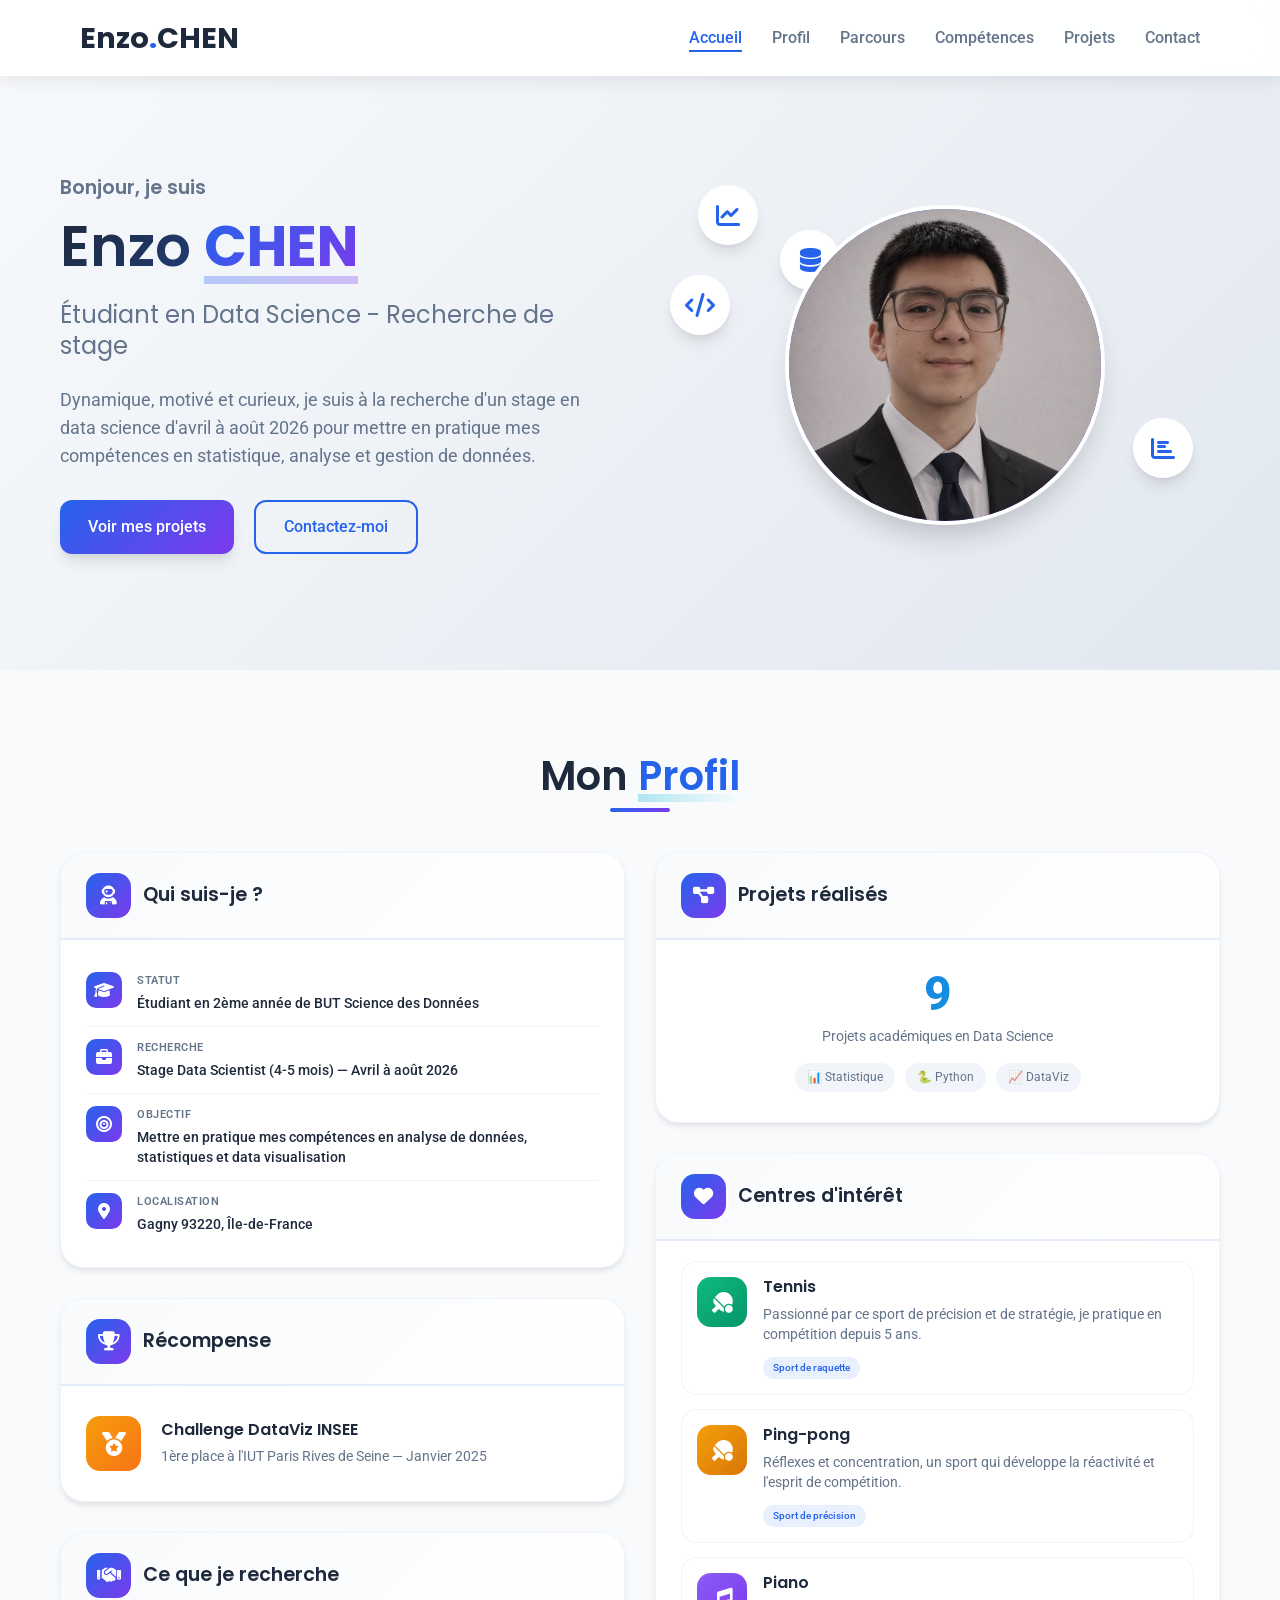
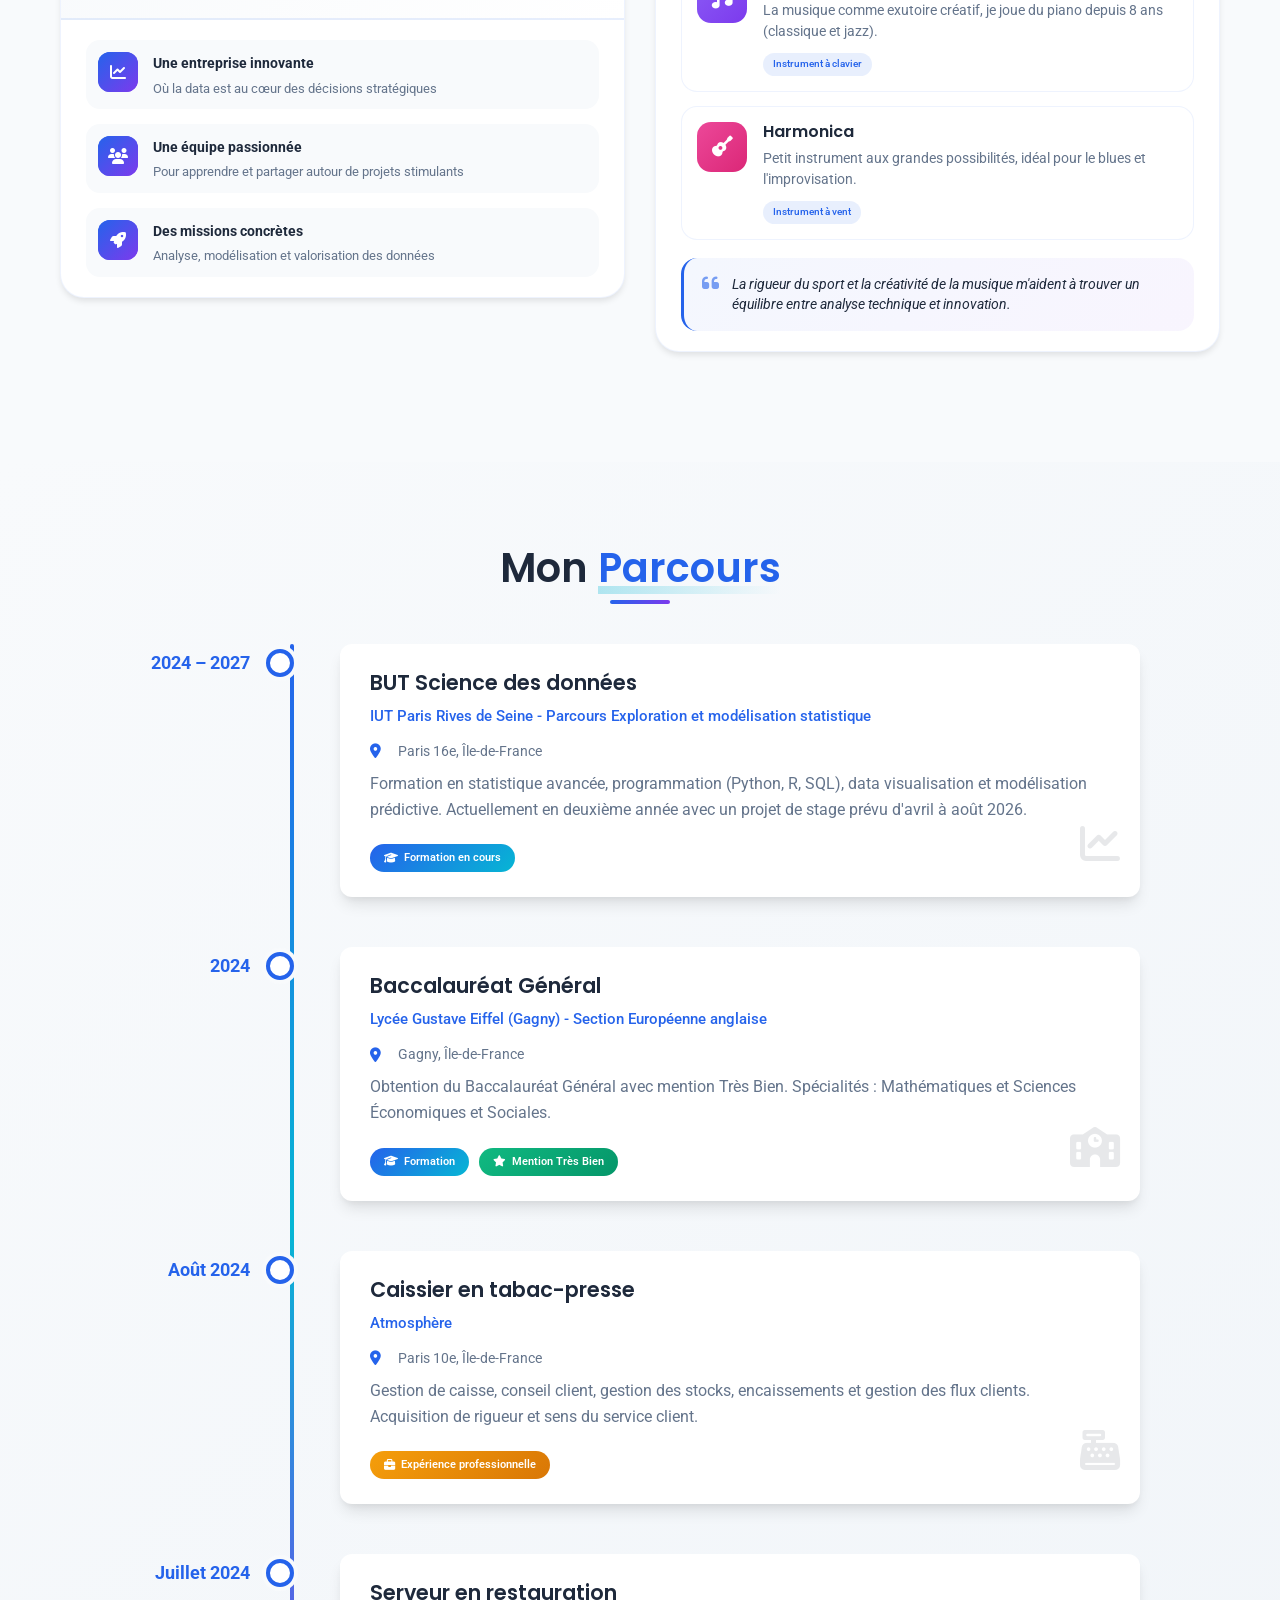
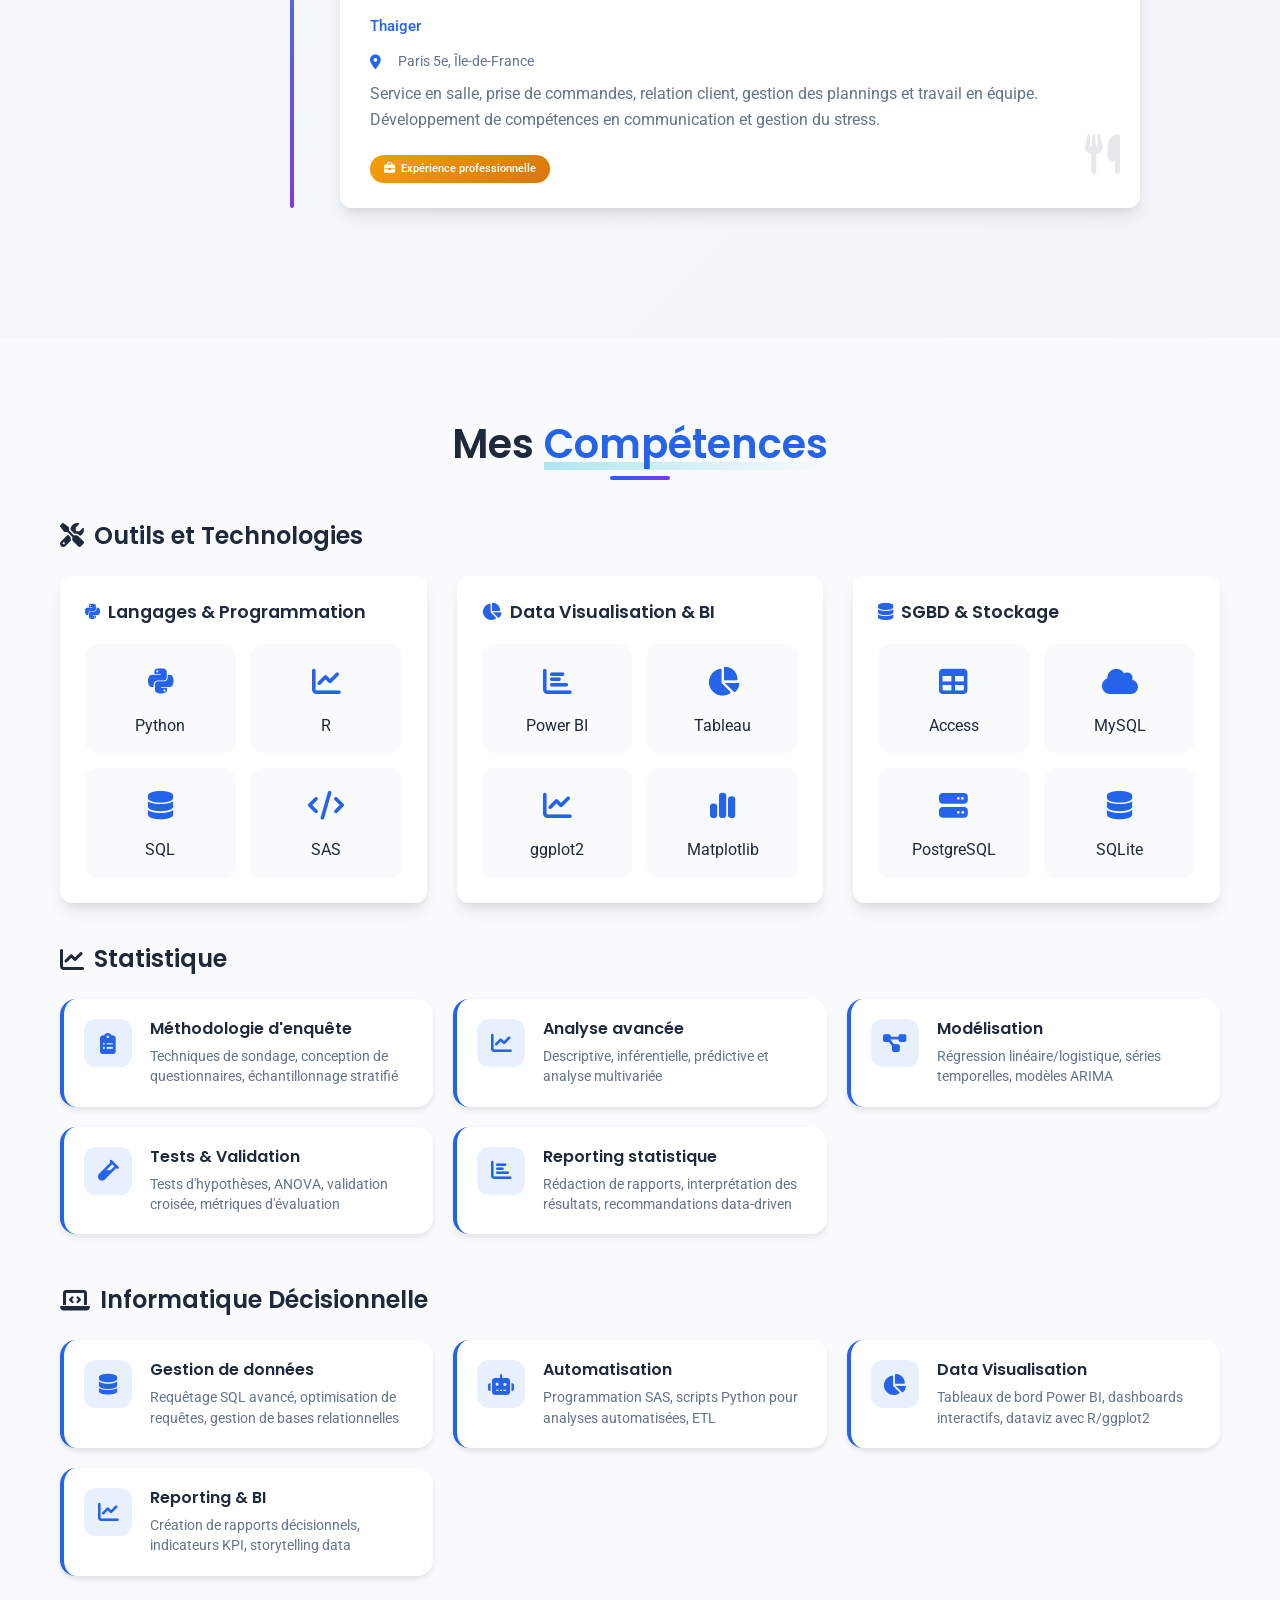
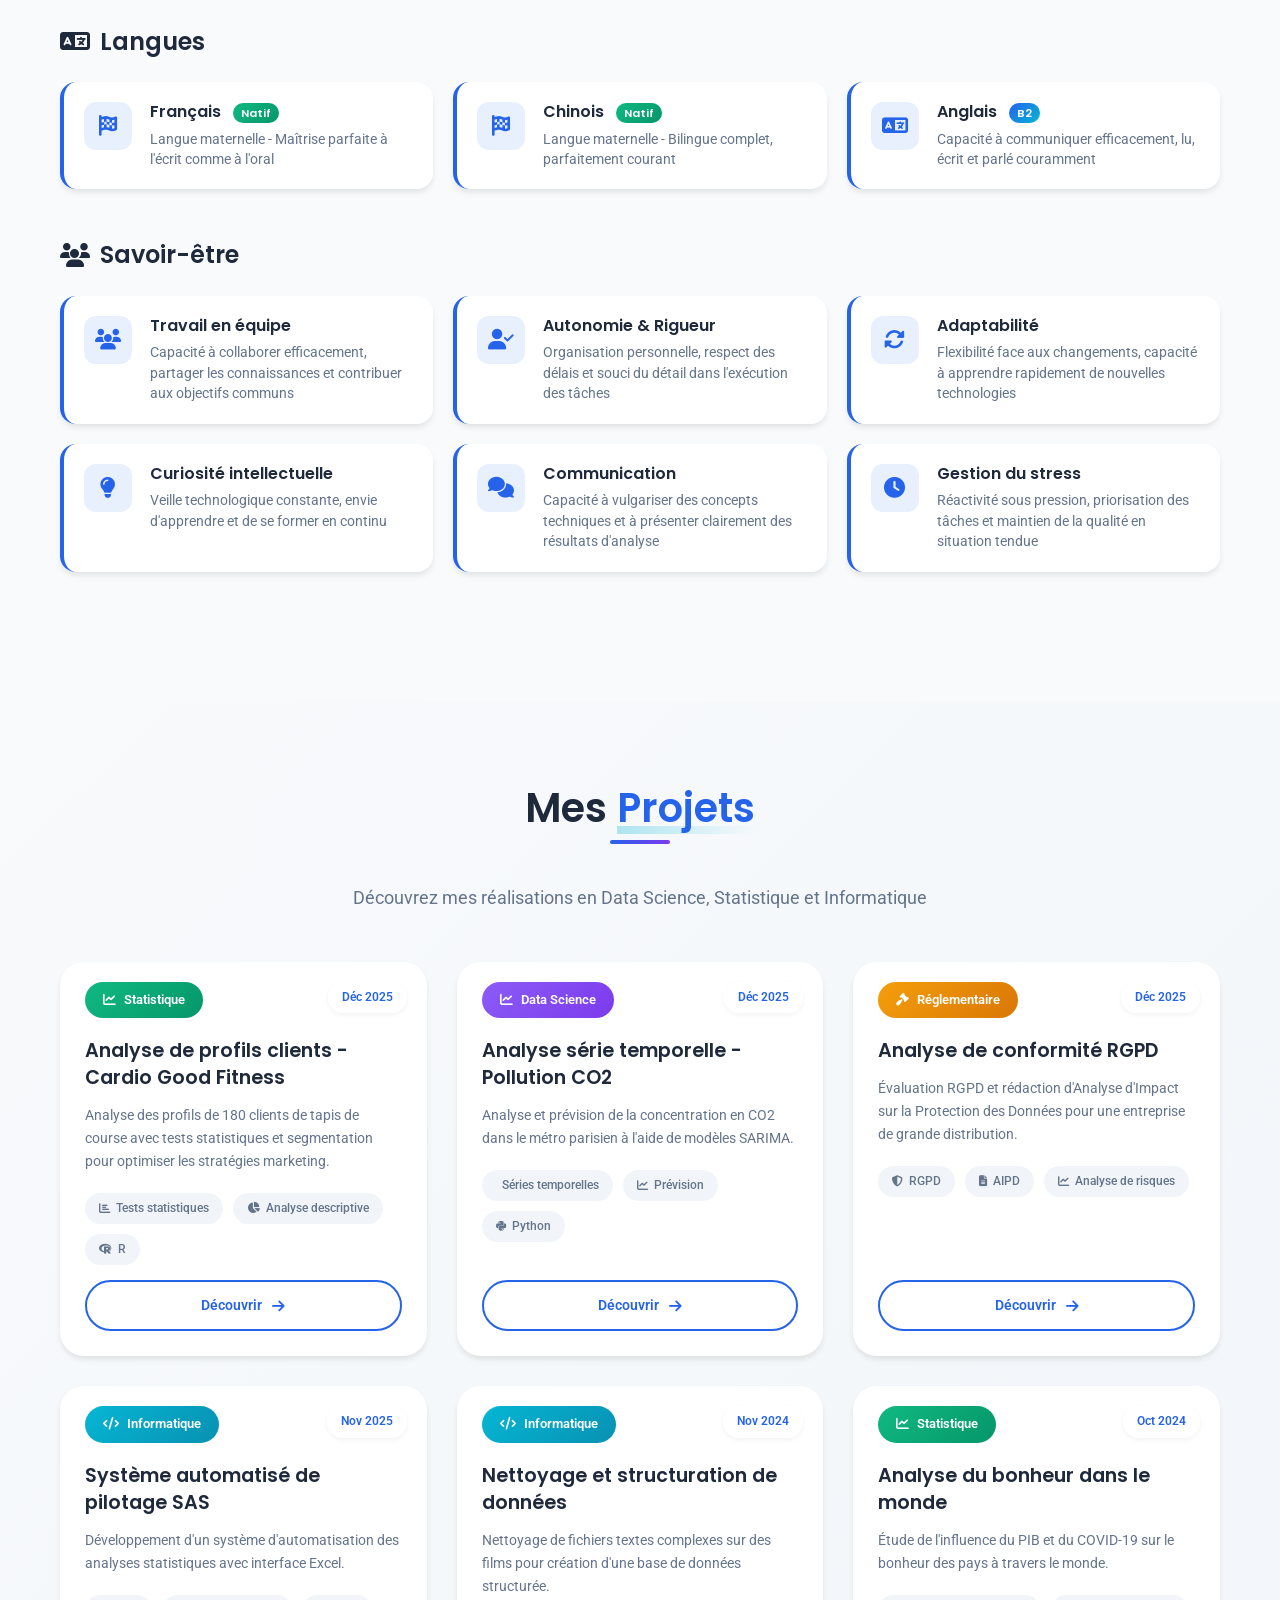
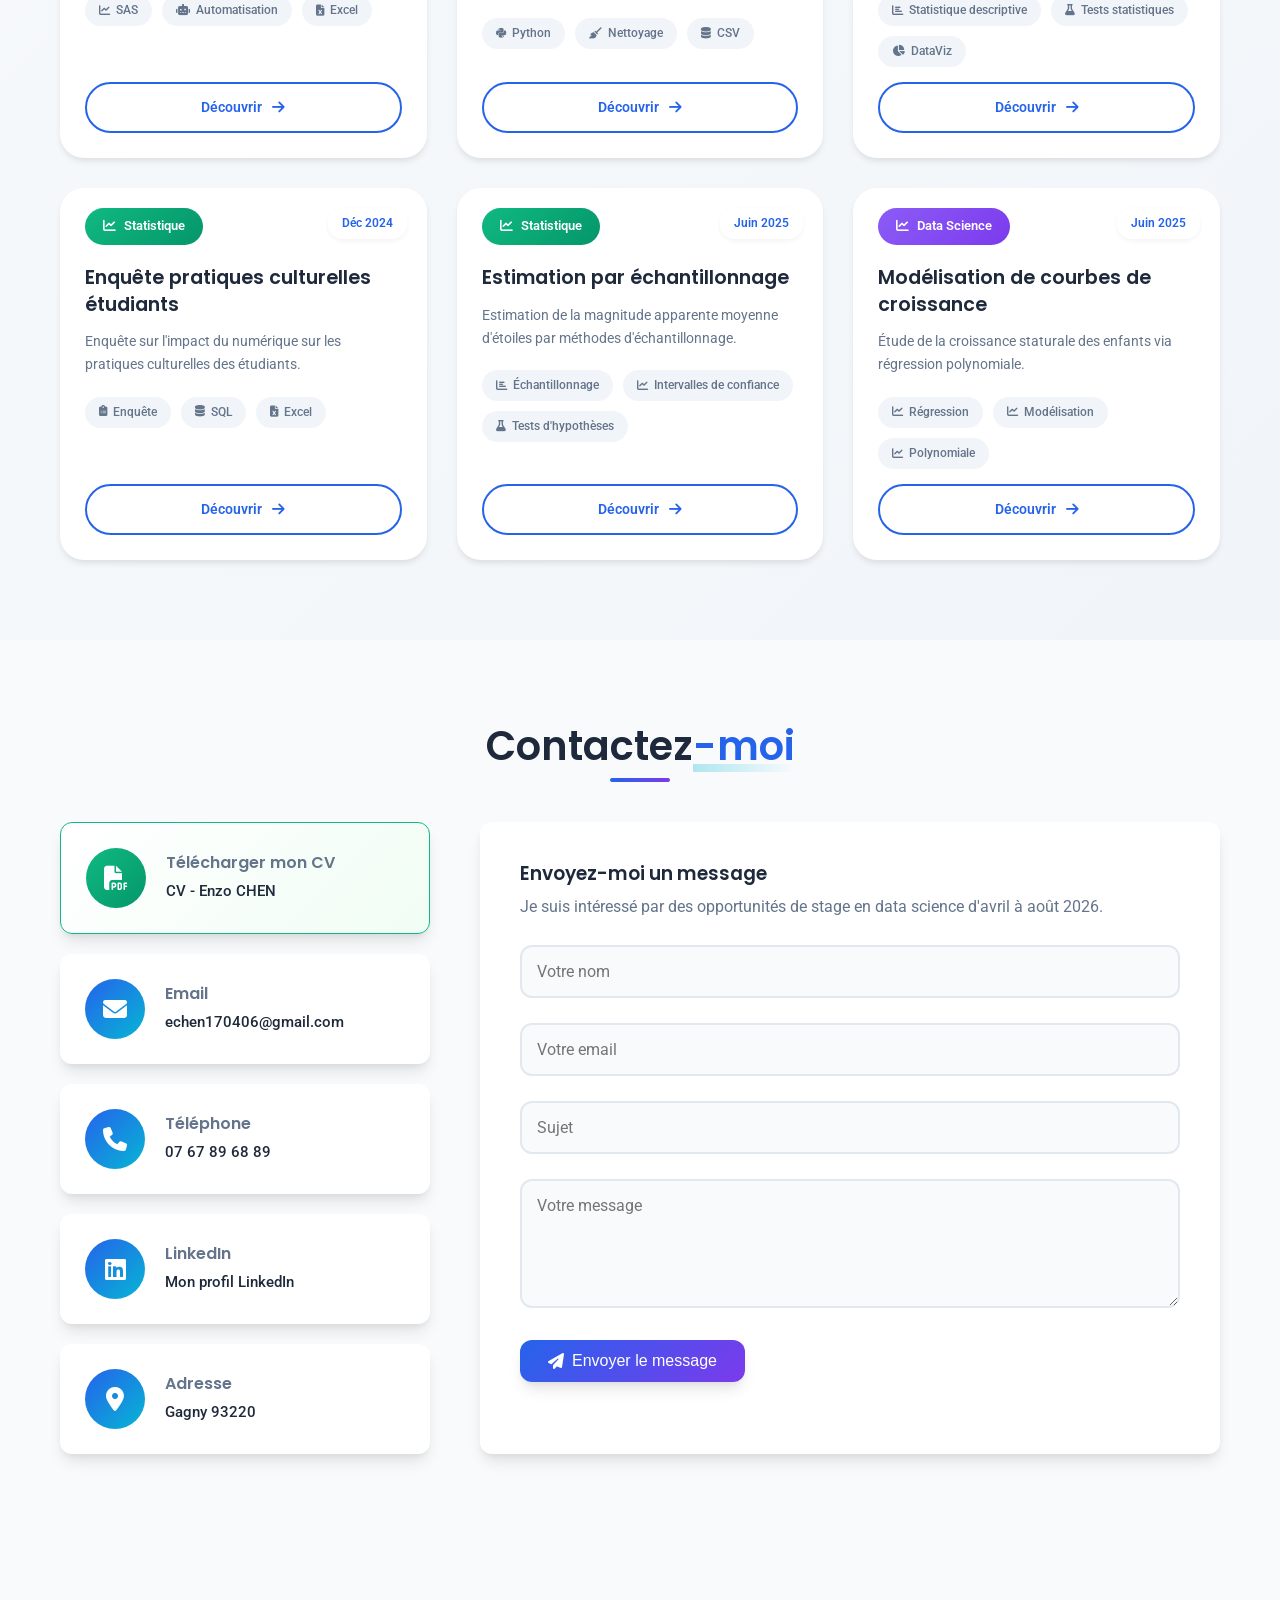
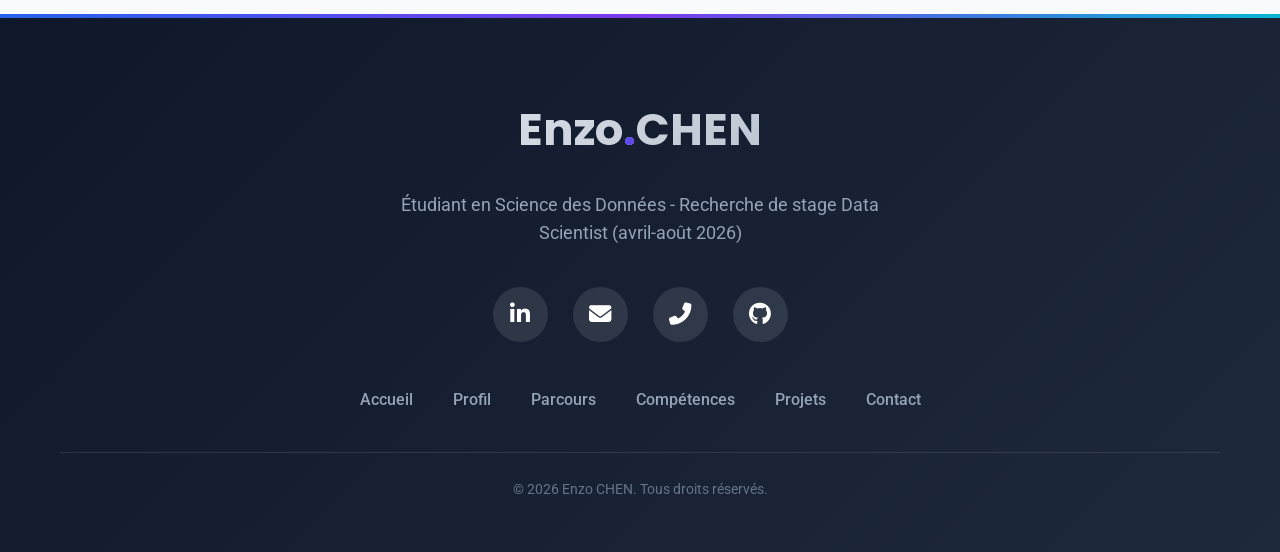
==== commit ceafb4d1: "Update index.html" ====
--- a/index.html
+++ b/index.html
@@ -5047,6 +5047,103 @@
 	font-size: 0.7rem;
 	font-weight: 600;
 	box-shadow: 0 2px 8px rgba(139, 92, 246, 0.3);
+}
+
+/* Supprimer tout ce bloc */
+.langues-category {
+	background: linear-gradient(135deg, #f8fafc 0%, #ffffff 100%);
+	border-radius: 24px;
+	padding: 10px 0 20px 0;
+	margin-bottom: 50px;
+}
+
+.langues-enhanced {
+	display: grid;
+	grid-template-columns: repeat(auto-fit, minmax(280px, 1fr));
+	gap: 25px;
+	margin-top: 25px;
+}
+
+.langue-card-modern {
+	background: white;
+	border-radius: 20px;
+	padding: 25px;
+	text-align: center;
+	transition: all 0.3s ease;
+	box-shadow: 0 10px 15px -3px rgba(0, 0, 0, 0.1);
+	border-bottom: 3px solid transparent;
+}
+
+.langue-card-modern:hover {
+	transform: translateY(-8px);
+	border-bottom-color: var(--primary-color);
+	box-shadow: 0 25px 30px -12px rgba(0, 0, 0, 0.2);
+}
+
+.langue-flag {
+	font-size: 2.5rem;
+	margin-bottom: 15px;
+}
+
+.langue-flag i {
+	background: linear-gradient(135deg, var(--primary-color), var(--secondary-color));
+	-webkit-background-clip: text;
+	background-clip: text;
+	color: transparent;
+}
+
+.langue-info {
+	margin-bottom: 15px;
+}
+
+.langue-name {
+	font-size: 1.2rem;
+	font-weight: 600;
+	color: var(--dark-color);
+	display: block;
+	margin-bottom: 12px;
+}
+
+.langue-progress {
+	height: 8px;
+	background: #e2e8f0;
+	border-radius: 10px;
+	overflow: hidden;
+	margin-bottom: 10px;
+}
+
+.progress-bar {
+	height: 100%;
+	background: linear-gradient(90deg, var(--primary-color), var(--accent-color));
+	border-radius: 10px;
+	transition: width 1s ease;
+}
+
+.langue-level-badge {
+	display: inline-block;
+	padding: 4px 12px;
+	background: linear-gradient(135deg, var(--primary-color), var(--secondary-color));
+	color: white;
+	border-radius: 20px;
+	font-size: 0.75rem;
+	font-weight: 500;
+}
+
+.langue-desc {
+	font-size: 0.8rem;
+	color: var(--gray-color);
+	line-height: 1.4;
+	margin-top: 12px;
+}
+
+/* Et aussi supprimer le responsive associé */
+@media (max-width: 768px) {
+	.langues-enhanced {
+		grid-template-columns: 1fr;
+	}
+	.langue-card-modern {
+		padding: 20px;
+	}
 }
 	</style>
 </head>
@@ -5368,7 +5465,7 @@
 					<div class="tool-category">
 						<h4><i class="fas fa-database"></i> SGBD & Stockage</h4>
 						<div class="tool-items">
-							<div class="tool-item"><div class="tool-icon"><i class="fas fa-table"></i></div><span class="tool-name">Microsoft Access</span></div>
+							<div class="tool-item"><div class="tool-icon"><i class="fas fa-table"></i></div><span class="tool-name">Access</span></div>
 							<div class="tool-item"><div class="tool-icon"><i class="fas fa-cloud"></i></div><span class="tool-name">MySQL</span></div>
 							<div class="tool-item"><div class="tool-icon"><i class="fas fa-server"></i></div><span class="tool-name">PostgreSQL</span></div>
 							<div class="tool-item"><div class="tool-icon"><i class="fas fa-database"></i></div><span class="tool-name">SQLite</span></div>
@@ -5377,41 +5474,41 @@
 				</div>
 			</div>
 
-			<!-- Statistique - Version améliorée -->
+			<!-- Statistique -->
 			<div class="competence-category enhanced-category">
 				<h3><i class="fas fa-chart-line"></i> Statistique</h3>
-				<div class="stats-enhanced-grid">
-					<div class="stat-card-modern">
-						<div class="stat-icon"><i class="fas fa-clipboard-list"></i></div>
-						<div class="stat-content">
+				<div class="business-grid">
+					<div class="business-card">
+						<div class="business-icon"><i class="fas fa-clipboard-list"></i></div>
+						<div class="business-content">
 							<h4>Méthodologie d'enquête</h4>
 							<p>Techniques de sondage, conception de questionnaires, échantillonnage stratifié</p>
 						</div>
 					</div>
-					<div class="stat-card-modern">
-						<div class="stat-icon"><i class="fas fa-chart-line"></i></div>
-						<div class="stat-content">
+					<div class="business-card">
+						<div class="business-icon"><i class="fas fa-chart-line"></i></div>
+						<div class="business-content">
 							<h4>Analyse avancée</h4>
 							<p>Descriptive, inférentielle, prédictive et analyse multivariée</p>
 						</div>
 					</div>
-					<div class="stat-card-modern">
-						<div class="stat-icon"><i class="fas fa-project-diagram"></i></div>
-						<div class="stat-content">
+					<div class="business-card">
+						<div class="business-icon"><i class="fas fa-project-diagram"></i></div>
+						<div class="business-content">
 							<h4>Modélisation</h4>
 							<p>Régression linéaire/logistique, séries temporelles, modèles ARIMA</p>
 						</div>
 					</div>
-					<div class="stat-card-modern">
-						<div class="stat-icon"><i class="fas fa-vial"></i></div>
-						<div class="stat-content">
+					<div class="business-card">
+						<div class="business-icon"><i class="fas fa-vial"></i></div>
+						<div class="business-content">
 							<h4>Tests & Validation</h4>
 							<p>Tests d'hypothèses, ANOVA, validation croisée, métriques d'évaluation</p>
 						</div>
 					</div>
-					<div class="stat-card-modern">
-						<div class="stat-icon"><i class="fas fa-chart-bar"></i></div>
-						<div class="stat-content">
+					<div class="business-card">
+						<div class="business-icon"><i class="fas fa-chart-bar"></i></div>
+						<div class="business-content">
 							<h4>Reporting statistique</h4>
 							<p>Rédaction de rapports, interprétation des résultats, recommandations data-driven</p>
 						</div>
@@ -5455,93 +5552,81 @@
 			</div>
 
 			<!-- Langues -->
-			<div class="competence-category langues-category">
+			<div class="competence-category enhanced-category">
 				<h3><i class="fas fa-language"></i> Langues</h3>
-				<div class="langues-enhanced">
-					<div class="langue-card-modern">
-						<div class="langue-flag"><i class="fas fa-flag-checkered"></i></div>
-						<div class="langue-info">
-							<span class="langue-name">Français</span>
-							<div class="langue-progress">
-								<div class="progress-bar" style="width: 100%"></div>
-							</div>
-							<span class="langue-level-badge">Natif</span>
-						</div>
-						<div class="langue-desc">Langue maternelle - Maîtrise parfaite à l'écrit comme à l'oral</div>
-					</div>
-					<div class="langue-card-modern">
-						<div class="langue-flag"><i class="fas fa-flag-checkered"></i></div>
-						<div class="langue-info">
-							<span class="langue-name">Chinois</span>
-							<div class="langue-progress">
-								<div class="progress-bar" style="width: 100%"></div>
-							</div>
-							<span class="langue-level-badge">Natif</span>
-						</div>
-						<div class="langue-desc">Langue maternelle - Bilingue complet, parfaitement courant</div>
-					</div>
-					<div class="langue-card-modern">
-						<div class="langue-flag"><i class="fas fa-language"></i></div>
-						<div class="langue-info">
-							<span class="langue-name">Anglais</span>
-							<div class="langue-progress">
-								<div class="progress-bar" style="width: 80%"></div>
-							</div>
-							<span class="langue-level-badge">B2 - Intermédiaire supérieur</span>
-						</div>
-						<div class="langue-desc">Capacité à communiquer efficacement, lu, écrit et parlé couramment</div>
-					</div>
-				</div>
-			</div>
-
-			<!-- Savoir-être - Version améliorée -->
-			<div class="competence-category soft-skills-category">
-				<h3><i class="fas fa-users"></i> Savoir-être</h3>
-				<div class="soft-skills-grid">
-					<div class="soft-skill-card">
-						<div class="soft-skill-icon"><i class="fas fa-users"></i></div>
-						<div class="soft-skill-content">
-							<h4>Travail en équipe</h4>
-							<p>Capacité à collaborer efficacement, partager les connaissances et contribuer aux objectifs communs.</p>
+				<div class="business-grid">
+					<div class="business-card">
+						<div class="business-icon"><i class="fas fa-flag-checkered"></i></div>
+						<div class="business-content">
+							<h4>Français <span style="font-size:0.7rem; background:linear-gradient(135deg, #10b981, #059669); color:white; padding:2px 8px; border-radius:20px; margin-left:8px;">Natif</span></h4>
+							<p>Langue maternelle - Maîtrise parfaite à l'écrit comme à l'oral</p>
 						</div>
 					</div>
-					<div class="soft-skill-card">
-						<div class="soft-skill-icon"><i class="fas fa-user-check"></i></div>
-						<div class="soft-skill-content">
-							<h4>Autonomie & Rigueur</h4>
-							<p>Organisation personnelle, respect des délais et souci du détail dans l'exécution des tâches.</p>
+					<div class="business-card">
+						<div class="business-icon"><i class="fas fa-flag-checkered"></i></div>
+						<div class="business-content">
+							<h4>Chinois <span style="font-size:0.7rem; background:linear-gradient(135deg, #10b981, #059669); color:white; padding:2px 8px; border-radius:20px; margin-left:8px;">Natif</span></h4>
+							<p>Langue maternelle - Bilingue complet, parfaitement courant</p>
 						</div>
 					</div>
-					<div class="soft-skill-card">
-						<div class="soft-skill-icon"><i class="fas fa-sync-alt"></i></div>
-						<div class="soft-skill-content">
-							<h4>Adaptabilité</h4>
-							<p>Flexibilité face aux changements, capacité à apprendre rapidement de nouvelles technologies.</p>
-						</div>
-					</div>
-					<div class="soft-skill-card">
-						<div class="soft-skill-icon"><i class="fas fa-lightbulb"></i></div>
-						<div class="soft-skill-content">
-							<h4>Curiosité intellectuelle</h4>
-							<p>Veille technologique constante, envie d'apprendre et de se former en continu.</p>
-						</div>
-					</div>
-					<div class="soft-skill-card">
-						<div class="soft-skill-icon"><i class="fas fa-comments"></i></div>
-						<div class="soft-skill-content">
-							<h4>Communication</h4>
-							<p>Capacité à vulgariser des concepts techniques et à présenter clairement des résultats d'analyse.</p>
-						</div>
-					</div>
-					<div class="soft-skill-card">
-						<div class="soft-skill-icon"><i class="fas fa-clock"></i></div>
-						<div class="soft-skill-content">
-							<h4>Gestion du stress</h4>
-							<p>Réactivité sous pression, priorisation des tâches et maintien de la qualité en situation tendue.</p>
+					<div class="business-card">
+						<div class="business-icon"><i class="fas fa-language"></i></div>
+						<div class="business-content">
+							<h4>Anglais <span style="font-size:0.7rem; background:linear-gradient(135deg, #2563eb, #06b6d4); color:white; padding:2px 8px; border-radius:20px; margin-left:8px;">B2</span></h4>
+							<p>Capacité à communiquer efficacement, lu, écrit et parlé couramment</p>
 						</div>
 					</div>
 				</div>
 			</div>
+
+			<!-- Savoir-être -->
+		<div class="competence-category enhanced-category">
+			<h3><i class="fas fa-users"></i> Savoir-être</h3>
+			<div class="business-grid">
+				<div class="business-card">
+					<div class="business-icon"><i class="fas fa-users"></i></div>
+					<div class="business-content">
+						<h4>Travail en équipe</h4>
+						<p>Capacité à collaborer efficacement, partager les connaissances et contribuer aux objectifs communs</p>
+					</div>
+				</div>
+				<div class="business-card">
+					<div class="business-icon"><i class="fas fa-user-check"></i></div>
+					<div class="business-content">
+						<h4>Autonomie & Rigueur</h4>
+						<p>Organisation personnelle, respect des délais et souci du détail dans l'exécution des tâches</p>
+					</div>
+				</div>
+				<div class="business-card">
+					<div class="business-icon"><i class="fas fa-sync-alt"></i></div>
+					<div class="business-content">
+						<h4>Adaptabilité</h4>
+						<p>Flexibilité face aux changements, capacité à apprendre rapidement de nouvelles technologies</p>
+					</div>
+				</div>
+				<div class="business-card">
+					<div class="business-icon"><i class="fas fa-lightbulb"></i></div>
+					<div class="business-content">
+						<h4>Curiosité intellectuelle</h4>
+						<p>Veille technologique constante, envie d'apprendre et de se former en continu</p>
+					</div>
+				</div>
+				<div class="business-card">
+					<div class="business-icon"><i class="fas fa-comments"></i></div>
+					<div class="business-content">
+						<h4>Communication</h4>
+						<p>Capacité à vulgariser des concepts techniques et à présenter clairement des résultats d'analyse</p>
+					</div>
+				</div>
+				<div class="business-card">
+					<div class="business-icon"><i class="fas fa-clock"></i></div>
+					<div class="business-content">
+						<h4>Gestion du stress</h4>
+						<p>Réactivité sous pression, priorisation des tâches et maintien de la qualité en situation tendue</p>
+					</div>
+				</div>
+			</div>
+		</div>
 	</section>
 		<!-- Section Projets -->
 	<section id="projets" class="section projets-section">
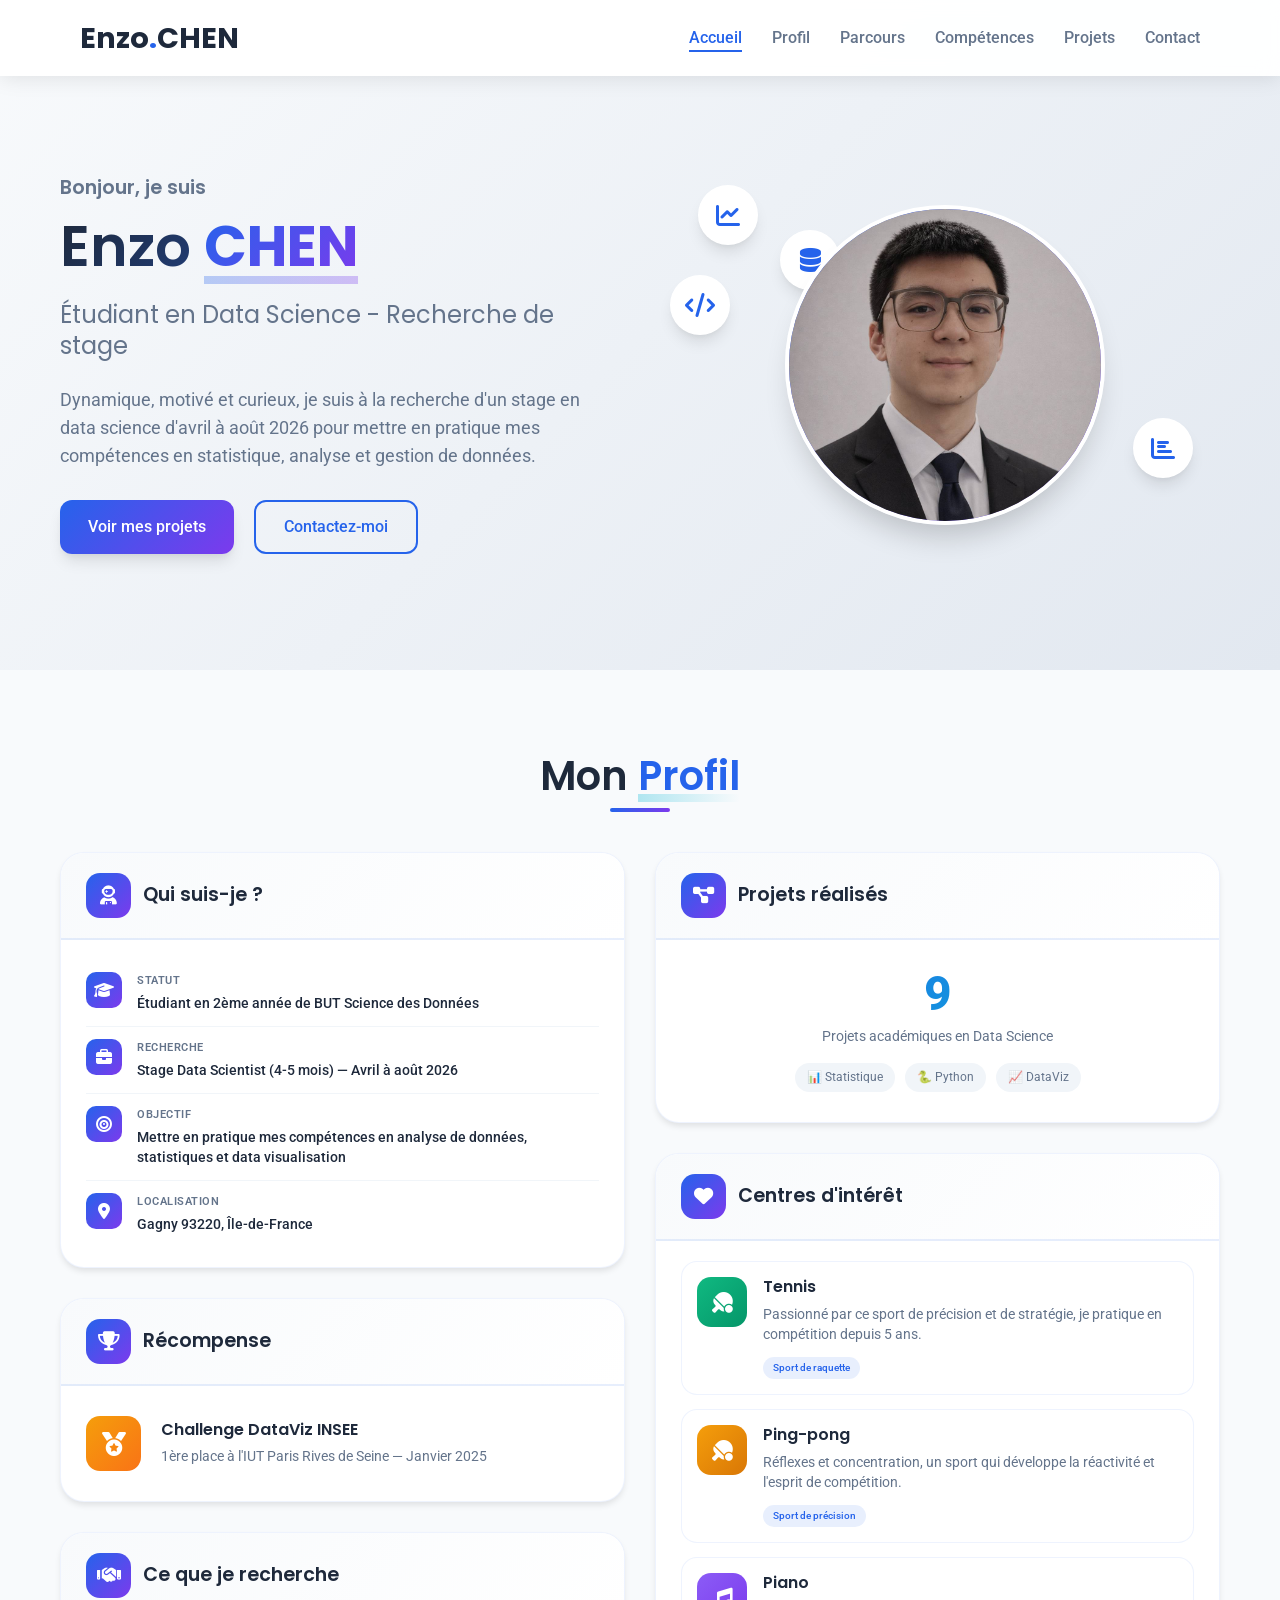
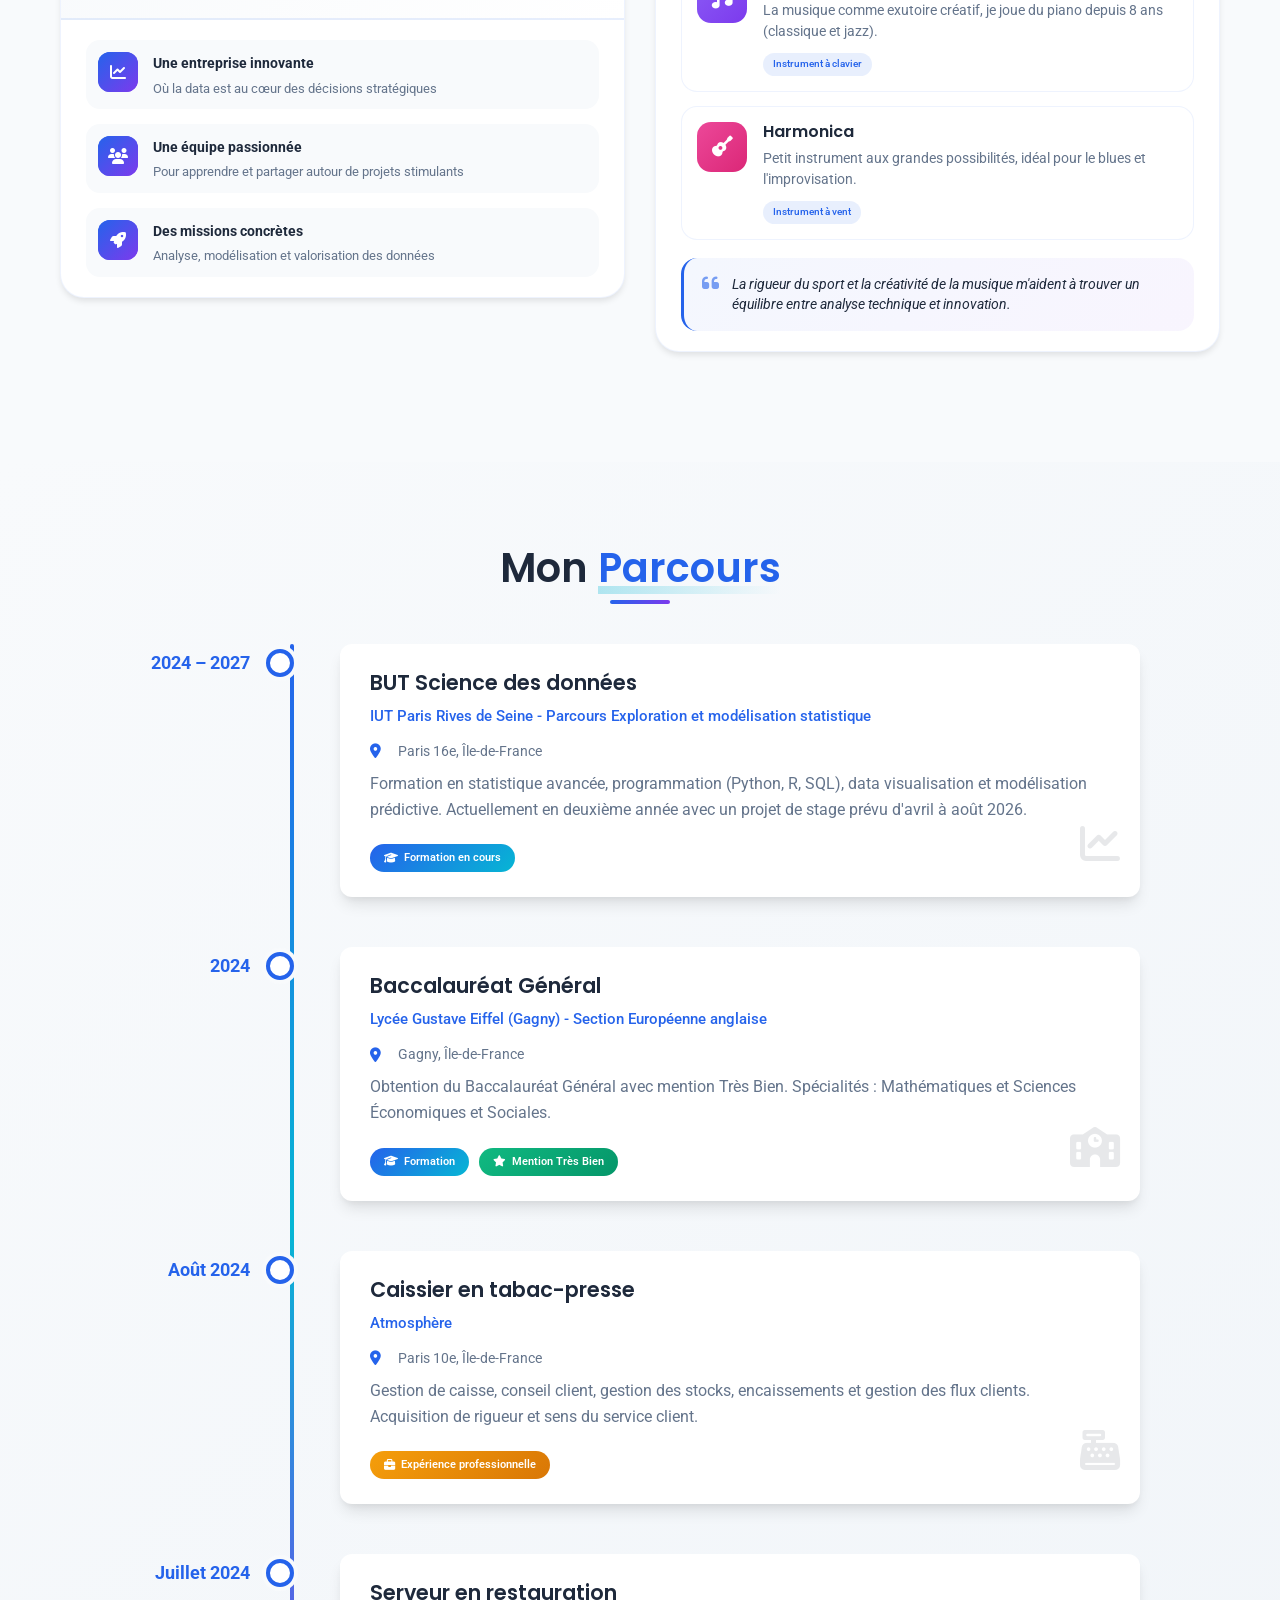
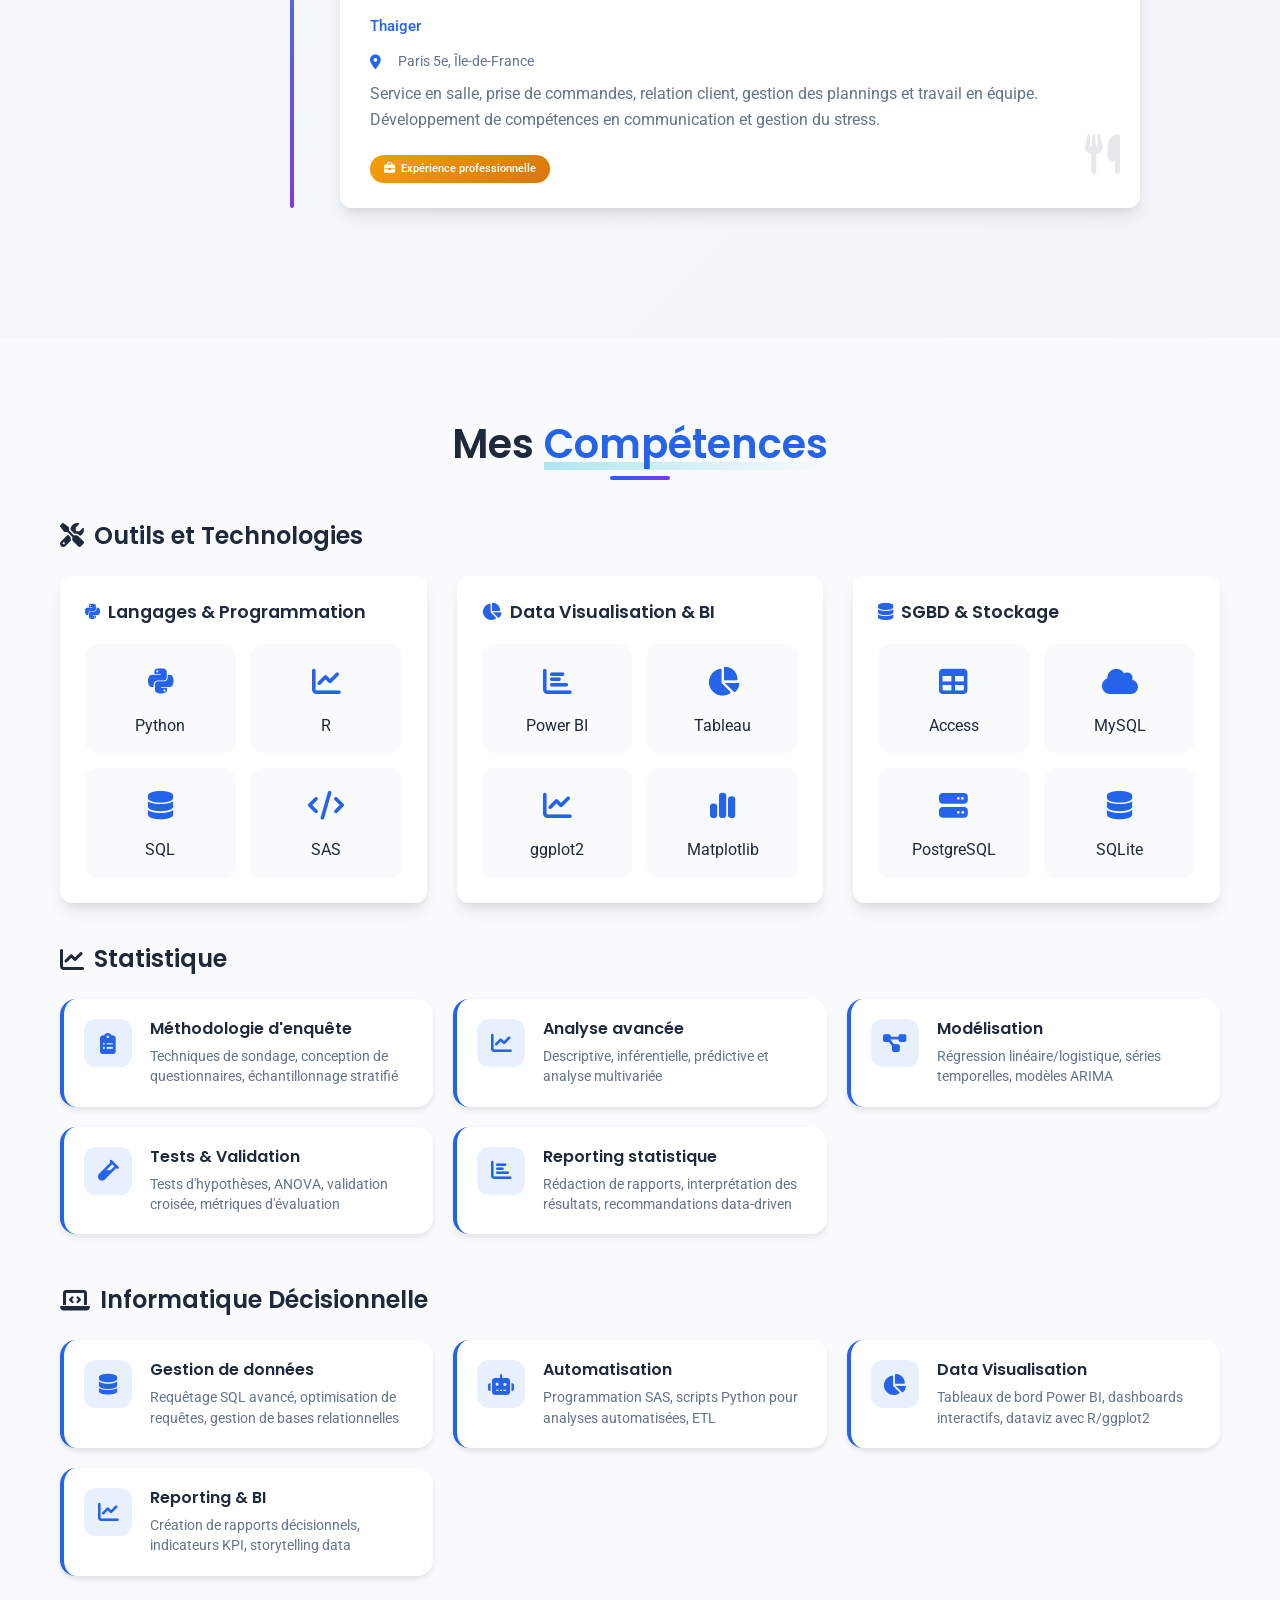
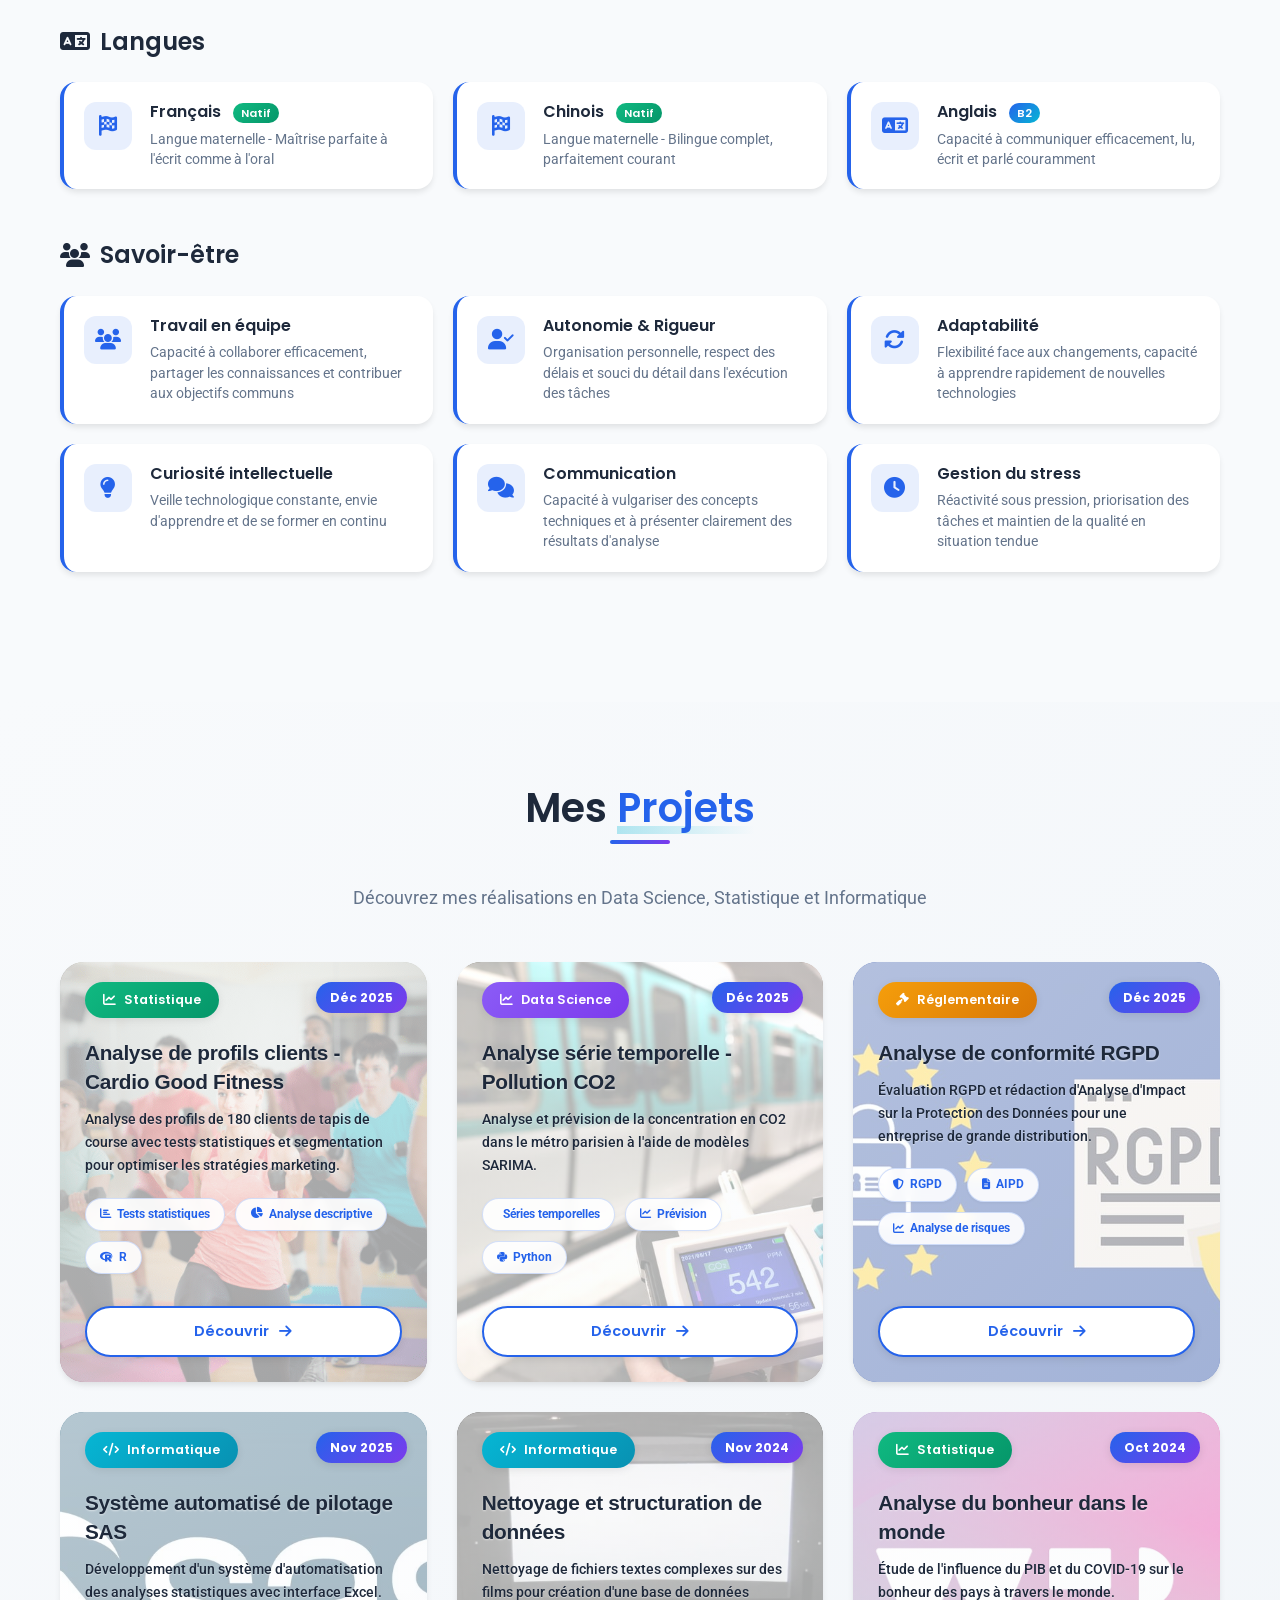
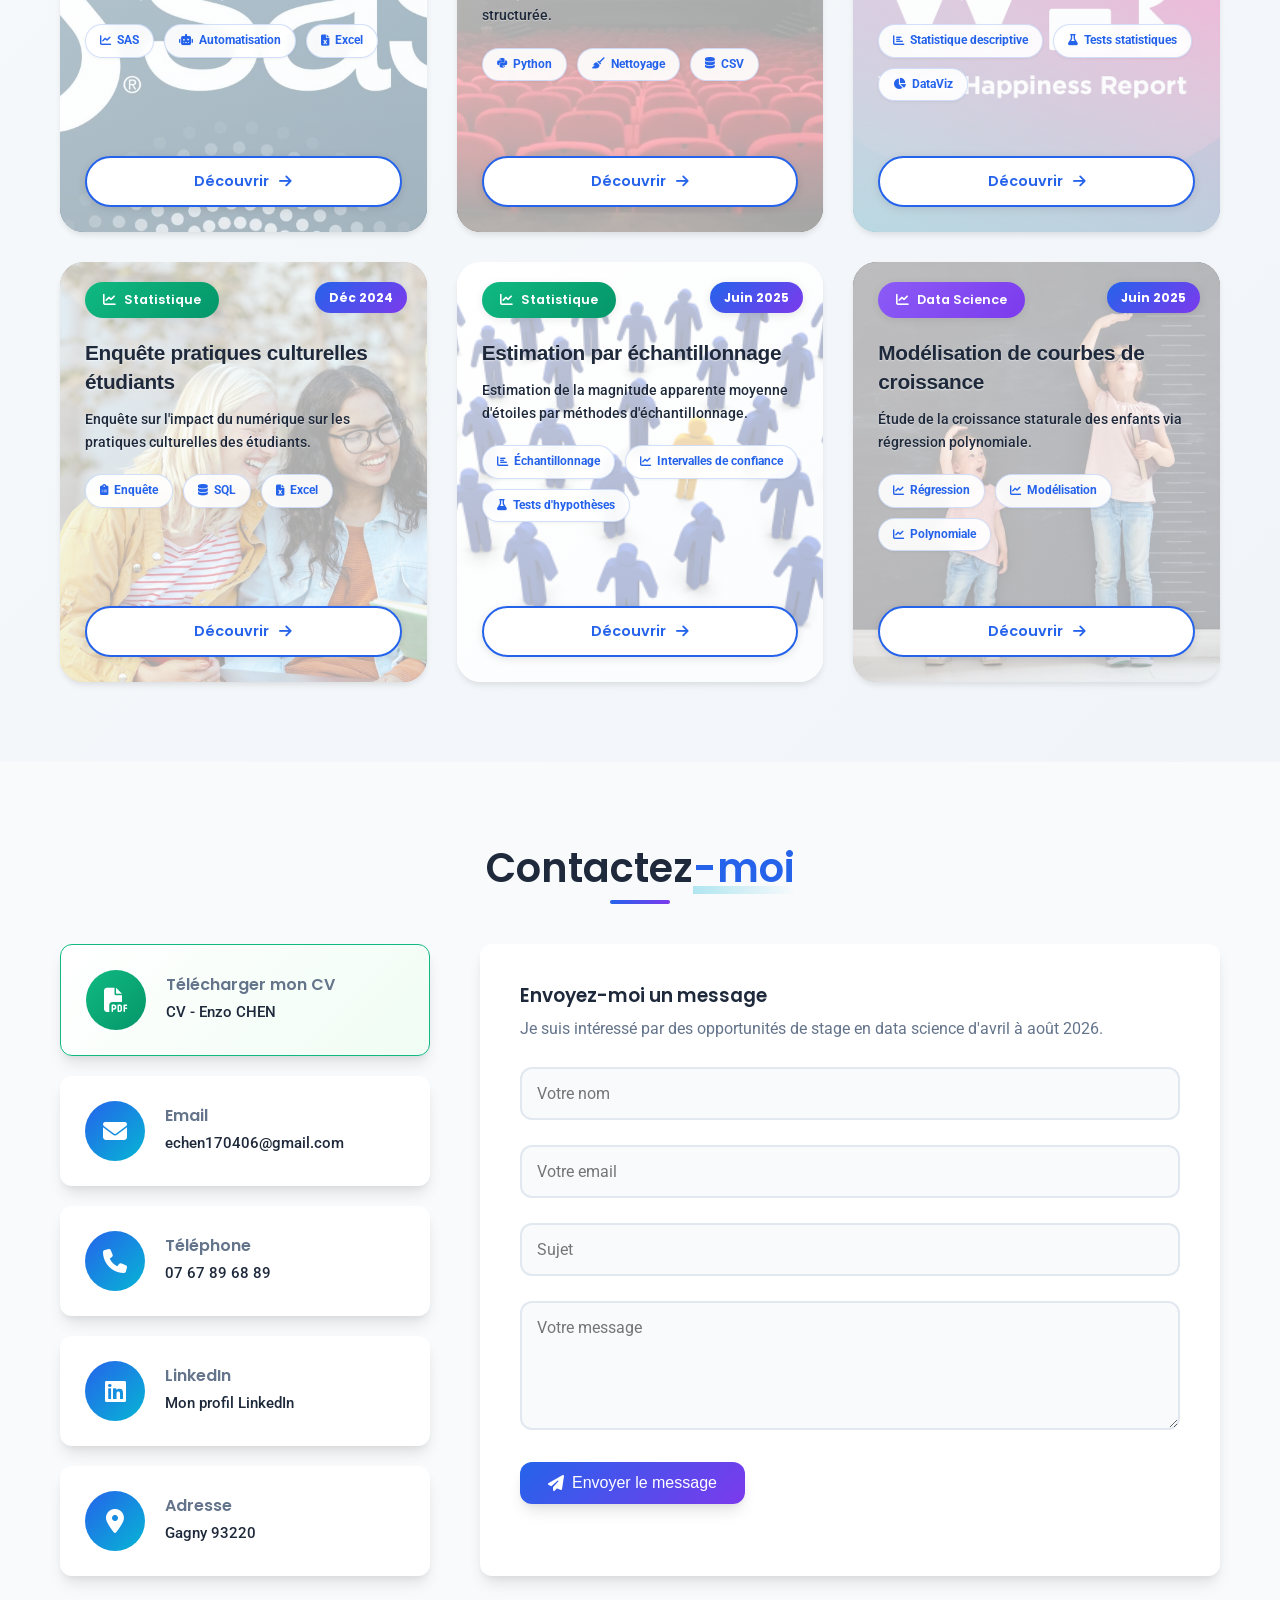
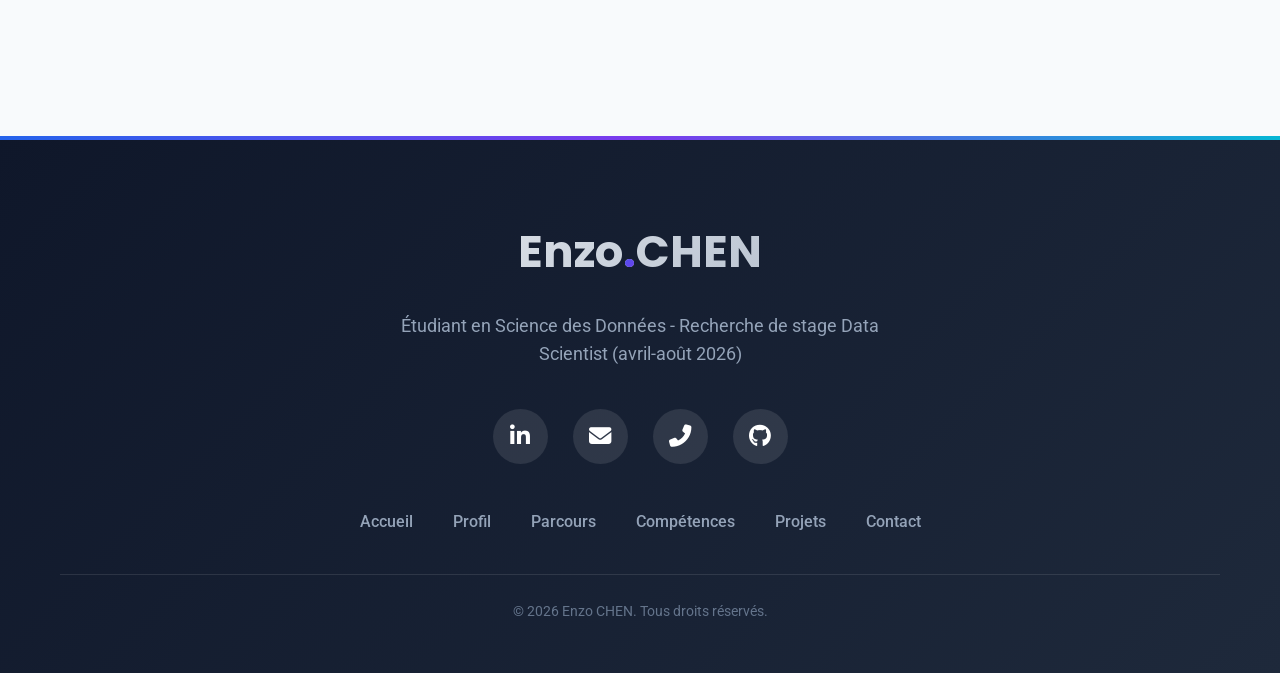
==== commit 99576305: "Update index.html" ====
--- a/index.html
+++ b/index.html
@@ -5144,6 +5144,922 @@
 	.langue-card-modern {
 		padding: 20px;
 	}
+}
+
+/* ========== SECTION PROJETS AMÉLIORÉE AVEC IMAGES ========== */
+
+/* Grille des projets */
+.projets-grid {
+	display: grid;
+	grid-template-columns: repeat(auto-fill, minmax(360px, 1fr));
+	gap: 30px;
+	margin-top: 20px;
+}
+
+/* Carte projet */
+.projet-card {
+	position: relative;
+	background: white;
+	border-radius: 24px;
+	overflow: hidden;
+	transition: all 0.4s ease;
+	box-shadow: 0 4px 6px -1px rgba(0, 0, 0, 0.1);
+	display: flex;
+	flex-direction: column;
+	min-height: 450px;
+	cursor: pointer;
+}
+
+/* Image d'arrière-plan */
+.projet-card::before {
+	content: '';
+	position: absolute;
+	top: 0;
+	left: 0;
+	right: 0;
+	bottom: 0;
+	background-size: cover;
+	background-position: center;
+	background-repeat: no-repeat;
+	transition: transform 0.5s ease;
+	z-index: 0;
+}
+
+.projet-card:hover::before {
+	transform: scale(1.05);
+}
+
+/* Overlay sombre pour lisibilité */
+.projet-card::after {
+	content: '';
+	position: absolute;
+	top: 0;
+	left: 0;
+	right: 0;
+	bottom: 0;
+	background: linear-gradient(135deg, rgba(0,0,0,0.75) 0%, rgba(0,0,0,0.5) 100%);
+	z-index: 1;
+}
+
+/* Images spécifiques pour chaque projet */
+.projet-card[data-projet="1"]::before { background-image: url('img/projet-cardio.jpg'); }
+.projet-card[data-projet="2"]::before { background-image: url('img/projet-pollution.jpg'); }
+.projet-card[data-projet="3"]::before { background-image: url('img/projet-rgpd.jpg'); }
+.projet-card[data-projet="4"]::before { background-image: url('img/projet-sas.jpg'); }
+.projet-card[data-projet="5"]::before { background-image: url('img/projet-film.jpg'); }
+.projet-card[data-projet="6"]::before { background-image: url('img/projet-bonheur.jpg'); }
+.projet-card[data-projet="7"]::before { background-image: url('img/projet-enquete.jpg'); }
+.projet-card[data-projet="8"]::before { background-image: url('img/projet-etoiles.jpg'); }
+.projet-card[data-projet="9"]::before { background-image: url('img/projet-croissance.jpg'); }
+
+/* Badge date */
+.projet-card-badge {
+	position: absolute;
+	top: 20px;
+	right: 20px;
+	background: rgba(255, 255, 255, 0.95);
+	backdrop-filter: blur(5px);
+	padding: 6px 14px;
+	border-radius: 30px;
+	font-size: 0.75rem;
+	font-weight: 700;
+	color: var(--primary-color);
+	z-index: 3;
+	box-shadow: 0 2px 10px rgba(0, 0, 0, 0.1);
+	font-family: 'Poppins', sans-serif;
+}
+
+/* Catégorie du projet */
+.projet-card-category {
+	display: inline-flex;
+	align-items: center;
+	gap: 8px;
+	padding: 8px 18px;
+	border-radius: 30px;
+	font-size: 0.8rem;
+	font-weight: 600;
+	margin: 20px 0 0 25px;
+	width: fit-content;
+	z-index: 3;
+	box-shadow: 0 2px 10px rgba(0, 0, 0, 0.2);
+	font-family: 'Poppins', sans-serif;
+}
+
+.projet-card-category i {
+	font-size: 0.8rem;
+}
+
+.projet-card-category.statistique {
+	background: linear-gradient(135deg, #10b981, #059669);
+	color: white;
+}
+
+.projet-card-category.datascience {
+	background: linear-gradient(135deg, #8b5cf6, #7c3aed);
+	color: white;
+}
+
+.projet-card-category.informatique {
+	background: linear-gradient(135deg, #06b6d4, #0891b2);
+	color: white;
+}
+
+.projet-card-category.reglementaire {
+	background: linear-gradient(135deg, #f59e0b, #d97706);
+	color: white;
+}
+
+/* Contenu de la carte */
+.projet-card-content {
+	padding: 20px 25px;
+	flex: 1;
+	z-index: 2;
+	position: relative;
+}
+
+.projet-card-content h3 {
+	font-size: 1.3rem;
+	margin-bottom: 12px;
+	color: white;
+	line-height: 1.4;
+	text-shadow: 0 2px 4px rgba(0, 0, 0, 0.3);
+	font-family: 'Poppins', sans-serif;
+}
+
+.projet-description {
+	color: rgba(255, 255, 255, 0.92);
+	font-size: 0.9rem;
+	line-height: 1.6;
+	margin-bottom: 20px;
+	text-shadow: 0 1px 2px rgba(0, 0, 0, 0.2);
+}
+
+/* Tags */
+.projet-tags {
+	display: flex;
+	flex-wrap: wrap;
+	gap: 10px;
+	margin-top: 15px;
+}
+
+.projet-tags .tag {
+	display: inline-flex;
+	align-items: center;
+	gap: 6px;
+	padding: 6px 14px;
+	background: rgba(255, 255, 255, 0.2);
+	backdrop-filter: blur(5px);
+	color: white;
+	border-radius: 30px;
+	font-size: 0.75rem;
+	font-weight: 500;
+	transition: all 0.3s ease;
+}
+
+.projet-tags .tag i {
+	font-size: 0.7rem;
+}
+
+.projet-card:hover .projet-tags .tag {
+	background: linear-gradient(135deg, var(--primary-color), var(--secondary-color));
+	transform: translateY(-2px);
+}
+
+/* Footer de la carte */
+.projet-card-footer {
+	padding: 0 25px 25px 25px;
+	z-index: 2;
+	position: relative;
+}
+
+.details-btn {
+	width: 100%;
+	display: flex;
+	align-items: center;
+	justify-content: center;
+	gap: 10px;
+	padding: 12px 20px;
+	background: rgba(255, 255, 255, 0.95);
+	border: none;
+	border-radius: 40px;
+	color: var(--primary-color);
+	font-weight: 600;
+	font-size: 0.9rem;
+	cursor: pointer;
+	transition: all 0.3s ease;
+	text-decoration: none;
+	font-family: 'Poppins', sans-serif;
+}
+
+.details-btn i {
+	transition: transform 0.3s ease;
+}
+
+.details-btn:hover {
+	background: linear-gradient(135deg, var(--primary-color), var(--secondary-color));
+	color: white;
+	transform: translateY(-2px);
+	box-shadow: 0 5px 15px rgba(0, 0, 0, 0.3);
+}
+
+.details-btn:hover i {
+	transform: translateX(5px);
+}
+
+/* Effet au survol */
+.projet-card:hover {
+	transform: translateY(-10px);
+	box-shadow: 0 25px 40px -12px rgba(0, 0, 0, 0.4);
+}
+
+/* Animation d'apparition */
+@keyframes fadeInUp {
+	from {
+		opacity: 0;
+		transform: translateY(30px);
+	}
+	to {
+		opacity: 1;
+		transform: translateY(0);
+	}
+}
+
+.projet-card {
+	animation: fadeInUp 0.6s ease forwards;
+	opacity: 0;
+}
+
+.projet-card:nth-child(1) { animation-delay: 0.1s; }
+.projet-card:nth-child(2) { animation-delay: 0.2s; }
+.projet-card:nth-child(3) { animation-delay: 0.3s; }
+.projet-card:nth-child(4) { animation-delay: 0.4s; }
+.projet-card:nth-child(5) { animation-delay: 0.5s; }
+.projet-card:nth-child(6) { animation-delay: 0.6s; }
+.projet-card:nth-child(7) { animation-delay: 0.7s; }
+.projet-card:nth-child(8) { animation-delay: 0.8s; }
+.projet-card:nth-child(9) { animation-delay: 0.9s; }
+
+/* Fallback si pas d'images - Dégradés de couleurs */
+.no-image .projet-card[data-projet="1"]::before { 
+	background: linear-gradient(135deg, #667eea 0%, #764ba2 100%);
+}
+.no-image .projet-card[data-projet="2"]::before { 
+	background: linear-gradient(135deg, #f093fb 0%, #f5576c 100%);
+}
+.no-image .projet-card[data-projet="3"]::before { 
+	background: linear-gradient(135deg, #4facfe 0%, #00f2fe 100%);
+}
+.no-image .projet-card[data-projet="4"]::before { 
+	background: linear-gradient(135deg, #43e97b 0%, #38f9d7 100%);
+}
+.no-image .projet-card[data-projet="5"]::before { 
+	background: linear-gradient(135deg, #fa709a 0%, #fee140 100%);
+}
+.no-image .projet-card[data-projet="6"]::before { 
+	background: linear-gradient(135deg, #a18cd1 0%, #fbc2eb 100%);
+}
+.no-image .projet-card[data-projet="7"]::before { 
+	background: linear-gradient(135deg, #ff9a9e 0%, #fecfef 100%);
+}
+.no-image .projet-card[data-projet="8"]::before { 
+	background: linear-gradient(135deg, #ffecd2 0%, #fcb69f 100%);
+}
+.no-image .projet-card[data-projet="9"]::before { 
+	background: linear-gradient(135deg, #a1c4fd 0%, #c2e9fb 100%);
+}
+
+/* Responsive */
+@media (max-width: 768px) {
+	.projets-grid {
+		grid-template-columns: 1fr;
+		gap: 25px;
+	}
+	
+	.projet-card {
+		min-height: 400px;
+	}
+	
+	.projet-card-content h3 {
+		font-size: 1.1rem;
+	}
+	
+	.projet-description {
+		font-size: 0.85rem;
+	}
+	
+	.projet-card-category {
+		margin: 15px 0 0 20px;
+		padding: 6px 14px;
+		font-size: 0.75rem;
+	}
+	
+	.projet-card-badge {
+		top: 15px;
+		right: 15px;
+		padding: 4px 12px;
+		font-size: 0.7rem;
+	}
+	
+	.projet-tags .tag {
+		padding: 4px 10px;
+		font-size: 0.7rem;
+	}
+}
+
+@media (max-width: 480px) {
+	.projet-card {
+		min-height: 380px;
+	}
+	
+	.projet-card-content {
+		padding: 15px 20px;
+	}
+	
+	.projet-card-footer {
+		padding: 0 20px 20px 20px;
+	}
+	
+	.details-btn {
+		padding: 10px 16px;
+		font-size: 0.85rem;
+	}
+}
+
+/* ========== SECTION PROJETS AMÉLIORÉE - VERSION CLAIRE ========== */
+
+/* Grille des projets */
+.projets-grid {
+	display: grid;
+	grid-template-columns: repeat(auto-fill, minmax(360px, 1fr));
+	gap: 30px;
+	margin-top: 20px;
+}
+
+/* Carte projet */
+.projet-card {
+	position: relative;
+	background: white;
+	border-radius: 24px;
+	overflow: hidden;
+	transition: all 0.4s ease;
+	box-shadow: 0 4px 6px -1px rgba(0, 0, 0, 0.1);
+	display: flex;
+	flex-direction: column;
+	min-height: 420px;
+	cursor: pointer;
+}
+
+/* Image d'arrière-plan */
+.projet-card::before {
+	content: '';
+	position: absolute;
+	top: 0;
+	left: 0;
+	right: 0;
+	bottom: 0;
+	background-size: cover;
+	background-position: center;
+	background-repeat: no-repeat;
+	transition: transform 0.5s ease;
+	z-index: 0;
+}
+
+.projet-card:hover::before {
+	transform: scale(1.05);
+}
+
+/* Overlay clair et doux pour lisibilité */
+.projet-card::after {
+	content: '';
+	position: absolute;
+	top: 0;
+	left: 0;
+	right: 0;
+	bottom: 0;
+	background: linear-gradient(135deg, rgba(255,255,255,0.92) 0%, rgba(248,250,252,0.88) 100%);
+	z-index: 1;
+}
+
+/* Images spécifiques pour chaque projet */
+.projet-card[data-projet="1"]::before { background-image: url('img/projet-cardio.jpg'); }
+.projet-card[data-projet="2"]::before { background-image: url('img/projet-pollution.jpg'); }
+.projet-card[data-projet="3"]::before { background-image: url('img/projet-rgpd.jpg'); }
+.projet-card[data-projet="4"]::before { background-image: url('img/projet-sas.jpg'); }
+.projet-card[data-projet="5"]::before { background-image: url('img/projet-film.jpg'); }
+.projet-card[data-projet="6"]::before { background-image: url('img/projet-bonheur.jpg'); }
+.projet-card[data-projet="7"]::before { background-image: url('img/projet-enquete.jpg'); }
+.projet-card[data-projet="8"]::before { background-image: url('img/projet-etoiles.jpg'); }
+.projet-card[data-projet="9"]::before { background-image: url('img/projet-croissance.jpg'); }
+
+/* Badge date */
+.projet-card-badge {
+	position: absolute;
+	top: 20px;
+	right: 20px;
+	background: linear-gradient(135deg, var(--primary-color), var(--secondary-color));
+	backdrop-filter: blur(5px);
+	padding: 6px 14px;
+	border-radius: 30px;
+	font-size: 0.75rem;
+	font-weight: 700;
+	color: white;
+	z-index: 3;
+	box-shadow: 0 2px 10px rgba(0, 0, 0, 0.1);
+	font-family: 'Poppins', sans-serif;
+}
+
+/* Catégorie du projet */
+.projet-card-category {
+	display: inline-flex;
+	align-items: center;
+	gap: 8px;
+	padding: 8px 18px;
+	border-radius: 30px;
+	font-size: 0.8rem;
+	font-weight: 600;
+	margin: 20px 0 0 25px;
+	width: fit-content;
+	z-index: 3;
+	box-shadow: 0 2px 8px rgba(0, 0, 0, 0.08);
+	font-family: 'Poppins', sans-serif;
+}
+
+.projet-card-category i {
+	font-size: 0.8rem;
+}
+
+.projet-card-category.statistique {
+	background: linear-gradient(135deg, #10b981, #059669);
+	color: white;
+}
+
+.projet-card-category.datascience {
+	background: linear-gradient(135deg, #8b5cf6, #7c3aed);
+	color: white;
+}
+
+.projet-card-category.informatique {
+	background: linear-gradient(135deg, #06b6d4, #0891b2);
+	color: white;
+}
+
+.projet-card-category.reglementaire {
+	background: linear-gradient(135deg, #f59e0b, #d97706);
+	color: white;
+}
+
+/* Contenu de la carte - couleurs sombres pour contraste sur fond clair */
+.projet-card-content {
+	padding: 20px 25px;
+	flex: 1;
+	z-index: 2;
+	position: relative;
+}
+
+.projet-card-content h3 {
+	font-size: 1.3rem;
+	margin-bottom: 12px;
+	color: var(--dark-color);
+	line-height: 1.4;
+	font-family: 'Poppins', sans-serif;
+}
+
+.projet-description {
+	color: var(--gray-color);
+	font-size: 0.9rem;
+	line-height: 1.6;
+	margin-bottom: 20px;
+}
+
+/* Tags */
+.projet-tags {
+	display: flex;
+	flex-wrap: wrap;
+	gap: 10px;
+	margin-top: 15px;
+}
+
+.projet-tags .tag {
+	display: inline-flex;
+	align-items: center;
+	gap: 6px;
+	padding: 6px 14px;
+	background: #f1f5f9;
+	color: var(--gray-color);
+	border-radius: 30px;
+	font-size: 0.75rem;
+	font-weight: 500;
+	transition: all 0.3s ease;
+	border: 1px solid #e2e8f0;
+}
+
+.projet-tags .tag i {
+	font-size: 0.7rem;
+	color: var(--primary-color);
+}
+
+.projet-card:hover .projet-tags .tag {
+	background: linear-gradient(135deg, var(--primary-color), var(--secondary-color));
+	color: white;
+	border-color: transparent;
+}
+
+.projet-card:hover .projet-tags .tag i {
+	color: white;
+}
+
+/* Footer de la carte */
+.projet-card-footer {
+	padding: 0 25px 25px 25px;
+	z-index: 2;
+	position: relative;
+}
+
+.details-btn {
+	width: 100%;
+	display: flex;
+	align-items: center;
+	justify-content: center;
+	gap: 10px;
+	padding: 12px 20px;
+	background: white;
+	border: 2px solid var(--primary-color);
+	border-radius: 40px;
+	color: var(--primary-color);
+	font-weight: 600;
+	font-size: 0.9rem;
+	cursor: pointer;
+	transition: all 0.3s ease;
+	text-decoration: none;
+	font-family: 'Poppins', sans-serif;
+}
+
+.details-btn i {
+	transition: transform 0.3s ease;
+}
+
+.details-btn:hover {
+	background: linear-gradient(135deg, var(--primary-color), var(--secondary-color));
+	color: white;
+	border-color: transparent;
+	transform: translateY(-2px);
+	box-shadow: 0 5px 15px rgba(37, 99, 235, 0.3);
+}
+
+.details-btn:hover i {
+	transform: translateX(5px);
+}
+
+/* Effet au survol */
+.projet-card:hover {
+	transform: translateY(-8px);
+	box-shadow: 0 20px 30px -12px rgba(0, 0, 0, 0.15);
+}
+
+/* Animation d'apparition */
+@keyframes fadeInUp {
+	from {
+		opacity: 0;
+		transform: translateY(30px);
+	}
+	to {
+		opacity: 1;
+		transform: translateY(0);
+	}
+}
+
+.projet-card {
+	animation: fadeInUp 0.6s ease forwards;
+	opacity: 0;
+}
+
+.projet-card:nth-child(1) { animation-delay: 0.1s; }
+.projet-card:nth-child(2) { animation-delay: 0.2s; }
+.projet-card:nth-child(3) { animation-delay: 0.3s; }
+.projet-card:nth-child(4) { animation-delay: 0.4s; }
+.projet-card:nth-child(5) { animation-delay: 0.5s; }
+.projet-card:nth-child(6) { animation-delay: 0.6s; }
+.projet-card:nth-child(7) { animation-delay: 0.7s; }
+.projet-card:nth-child(8) { animation-delay: 0.8s; }
+.projet-card:nth-child(9) { animation-delay: 0.9s; }
+
+/* Fallback si pas d'images - Dégradés pastel clairs */
+.no-image .projet-card::after {
+	background: linear-gradient(135deg, rgba(255,255,255,0.95) 0%, rgba(248,250,252,0.92) 100%);
+}
+
+.no-image .projet-card[data-projet="1"]::before { 
+	background: linear-gradient(135deg, #d1fae5 0%, #a7f3d0 100%);
+}
+.no-image .projet-card[data-projet="2"]::before { 
+	background: linear-gradient(135deg, #e0e7ff 0%, #c7d2fe 100%);
+}
+.no-image .projet-card[data-projet="3"]::before { 
+	background: linear-gradient(135deg, #fef3c7 0%, #fde68a 100%);
+}
+.no-image .projet-card[data-projet="4"]::before { 
+	background: linear-gradient(135deg, #ffe4e6 0%, #fecdd3 100%);
+}
+.no-image .projet-card[data-projet="5"]::before { 
+	background: linear-gradient(135deg, #e0f2fe 0%, #bae6fd 100%);
+}
+.no-image .projet-card[data-projet="6"]::before { 
+	background: linear-gradient(135deg, #f3e8ff 0%, #e9d5ff 100%);
+}
+.no-image .projet-card[data-projet="7"]::before { 
+	background: linear-gradient(135deg, #fce7f3 0%, #fbcfe8 100%);
+}
+.no-image .projet-card[data-projet="8"]::before { 
+	background: linear-gradient(135deg, #ccfbf1 0%, #a7f3d0 100%);
+}
+.no-image .projet-card[data-projet="9"]::before { 
+	background: linear-gradient(135deg, #fff7ed 0%, #ffedd5 100%);
+}
+
+/* Responsive */
+@media (max-width: 768px) {
+	.projets-grid {
+		grid-template-columns: 1fr;
+		gap: 25px;
+	}
+	
+	.projet-card {
+		min-height: 380px;
+	}
+	
+	.projet-card-content h3 {
+		font-size: 1.1rem;
+	}
+	
+	.projet-description {
+		font-size: 0.85rem;
+	}
+	
+	.projet-card-category {
+		margin: 15px 0 0 20px;
+		padding: 6px 14px;
+		font-size: 0.75rem;
+	}
+	
+	.projet-card-badge {
+		top: 15px;
+		right: 15px;
+		padding: 4px 12px;
+		font-size: 0.7rem;
+	}
+	
+	.projet-tags .tag {
+		padding: 4px 10px;
+		font-size: 0.7rem;
+	}
+}
+
+@media (max-width: 480px) {
+	.projet-card {
+		min-height: 360px;
+	}
+	
+	.projet-card-content {
+		padding: 15px 20px;
+	}
+	
+	.projet-card-footer {
+		padding: 0 20px 20px 20px;
+	}
+	
+	.details-btn {
+		padding: 10px 16px;
+		font-size: 0.85rem;
+	}
+}
+
+/* Overlay semi-transparent - moins éclairci */
+.projet-card::after {
+	content: '';
+	position: absolute;
+	top: 0;
+	left: 0;
+	right: 0;
+	bottom: 0;
+	background: linear-gradient(135deg, rgba(255,255,255,0.7) 0%, rgba(248,250,252,0.65) 100%);
+	z-index: 1;
+}
+/* ========== SECTION PROJETS - TEXTES PLUS LISIBLES (sans changer l'overlay) ========== */
+
+/* Titres des projets - plus épais avec ombre portée */
+.projet-card-content h3 {
+	font-size: 1.3rem;
+	margin-bottom: 12px;
+	color: var(--dark-color);
+	line-height: 1.4;
+	font-family: 'Poppins', sans-serif;
+	font-weight: 800;
+	text-shadow: 0 1px 2px rgba(255, 255, 255, 0.5);
+	letter-spacing: -0.3px;
+}
+
+/* Description - plus contrastée */
+.projet-description {
+	color: var(--dark-color);
+	font-size: 0.9rem;
+	line-height: 1.6;
+	margin-bottom: 20px;
+	font-weight: 500;
+	text-shadow: 0 1px 1px rgba(255, 255, 255, 0.4);
+}
+
+/* Tags - plus lisibles */
+.projet-tags .tag {
+	display: inline-flex;
+	align-items: center;
+	gap: 6px;
+	padding: 6px 14px;
+	background: rgba(255, 255, 255, 0.9);
+	color: var(--primary-color);
+	border-radius: 30px;
+	font-size: 0.75rem;
+	font-weight: 700;
+	transition: all 0.3s ease;
+	border: 1px solid rgba(37, 99, 235, 0.2);
+	box-shadow: 0 1px 3px rgba(0, 0, 0, 0.05);
+}
+
+.projet-tags .tag i {
+	font-size: 0.7rem;
+	color: var(--primary-color);
+}
+
+.projet-card:hover .projet-tags .tag {
+	background: linear-gradient(135deg, var(--primary-color), var(--secondary-color));
+	color: white;
+	border-color: transparent;
+}
+
+.projet-card:hover .projet-tags .tag i {
+	color: white;
+}
+
+/* Badge date - plus visible */
+.projet-card-badge {
+	position: absolute;
+	top: 20px;
+	right: 20px;
+	background: linear-gradient(135deg, var(--primary-color), var(--secondary-color));
+	backdrop-filter: blur(5px);
+	padding: 6px 14px;
+	border-radius: 30px;
+	font-size: 0.75rem;
+	font-weight: 700;
+	color: white;
+	z-index: 3;
+	box-shadow: 0 2px 10px rgba(0, 0, 0, 0.1);
+	font-family: 'Poppins', sans-serif;
+}
+
+/* Bouton Découvrir - plus contrasté */
+.details-btn {
+	width: 100%;
+	display: flex;
+	align-items: center;
+	justify-content: center;
+	gap: 10px;
+	padding: 12px 20px;
+	background: var(--primary-color);
+	border: none;
+	border-radius: 40px;
+	color: white;
+	font-weight: 700;
+	font-size: 0.9rem;
+	cursor: pointer;
+	transition: all 0.3s ease;
+	text-decoration: none;
+	font-family: 'Poppins', sans-serif;
+	box-shadow: 0 2px 8px rgba(0, 0, 0, 0.1);
+}
+
+.details-btn i {
+	transition: transform 0.3s ease;
+	color: white;
+}
+
+.details-btn:hover {
+	background: linear-gradient(135deg, var(--secondary-color), var(--primary-color));
+	transform: translateY(-2px);
+	box-shadow: 0 5px 15px rgba(37, 99, 235, 0.3);
+}
+
+.details-btn:hover i {
+	transform: translateX(5px);
+}
+
+/* ========== SECTION PROJETS - TEXTES PLUS LISIBLES (sans changer l'overlay) ========== */
+
+/* Titres des projets - plus épais avec ombre portée */
+.projet-card-content h3 {
+	font-size: 1.3rem;
+	margin-bottom: 12px;
+	color: var(--dark-color);
+	line-height: 1.4;
+	font-family: 'Poppins', sans-serif;
+	font-weight: 800;
+	text-shadow: 0 1px 2px rgba(255, 255, 255, 0.5);
+	letter-spacing: -0.3px;
+}
+
+/* Description - plus contrastée */
+.projet-description {
+	color: var(--dark-color);
+	font-size: 0.9rem;
+	line-height: 1.6;
+	margin-bottom: 20px;
+	font-weight: 500;
+	text-shadow: 0 1px 1px rgba(255, 255, 255, 0.4);
+}
+
+/* Tags - plus lisibles */
+.projet-tags .tag {
+	display: inline-flex;
+	align-items: center;
+	gap: 6px;
+	padding: 6px 14px;
+	background: rgba(255, 255, 255, 0.9);
+	color: var(--primary-color);
+	border-radius: 30px;
+	font-size: 0.75rem;
+	font-weight: 700;
+	transition: all 0.3s ease;
+	border: 1px solid rgba(37, 99, 235, 0.2);
+	box-shadow: 0 1px 3px rgba(0, 0, 0, 0.05);
+}
+
+.projet-tags .tag i {
+	font-size: 0.7rem;
+	color: var(--primary-color);
+}
+
+.projet-card:hover .projet-tags .tag {
+	background: linear-gradient(135deg, var(--primary-color), var(--secondary-color));
+	color: white;
+	border-color: transparent;
+}
+
+.projet-card:hover .projet-tags .tag i {
+	color: white;
+}
+
+/* Badge date - plus visible */
+.projet-card-badge {
+	position: absolute;
+	top: 20px;
+	right: 20px;
+	background: linear-gradient(135deg, var(--primary-color), var(--secondary-color));
+	backdrop-filter: blur(5px);
+	padding: 6px 14px;
+	border-radius: 30px;
+	font-size: 0.75rem;
+	font-weight: 700;
+	color: white;
+	z-index: 3;
+	box-shadow: 0 2px 10px rgba(0, 0, 0, 0.1);
+	font-family: 'Poppins', sans-serif;
+}
+
+/* Bouton Découvrir - version originale */
+.details-btn {
+	width: 100%;
+	display: flex;
+	align-items: center;
+	justify-content: center;
+	gap: 10px;
+	padding: 12px 20px;
+	background: white;
+	border: 2px solid var(--primary-color);
+	border-radius: 40px;
+	color: var(--primary-color);
+	font-weight: 600;
+	font-size: 0.9rem;
+	cursor: pointer;
+	transition: all 0.3s ease;
+	text-decoration: none;
+	font-family: 'Poppins', sans-serif;
+}
+
+.details-btn i {
+	transition: transform 0.3s ease;
+	color: var(--primary-color);
+}
+
+.details-btn:hover {
+	background: linear-gradient(135deg, var(--primary-color), var(--secondary-color));
+	color: white;
+	border-color: transparent;
+	transform: translateY(-2px);
+	box-shadow: 0 5px 15px rgba(37, 99, 235, 0.3);
+}
+
+.details-btn:hover i {
+	transform: translateX(5px);
+	color: white;
 }
 	</style>
 </head>
@@ -5629,230 +6545,221 @@
 		</div>
 	</section>
 		<!-- Section Projets -->
-	<section id="projets" class="section projets-section">
-		<div class="container">
-			<h2 class="section-title">Mes <span class="highlight">Projets</span></h2>
-			<p class="section-subtitle">Découvrez mes réalisations en Data Science, Statistique et Informatique</p>
-			
-			<div class="projets-grid">
-				<!-- Projet 1 - Cardio Good Fitness -->
-				<div class="projet-card" style="background-image: url('img/projet-cardio.jpg');">
-					<div class="projet-card-overlay"></div>
-					<div class="projet-card-badge">Déc 2025</div>
-					<div class="projet-card-category statistique">
-						<i class="fas fa-chart-line"></i> Statistique
-					</div>
-					<div class="projet-card-content">
-						<h3>Analyse de profils clients - Cardio Good Fitness</h3>
-						<p class="projet-description">Analyse des profils de 180 clients de tapis de course avec tests statistiques et segmentation pour optimiser les stratégies marketing.</p>
-						<div class="projet-tags">
-							<span class="tag"><i class="fas fa-chart-bar"></i> Tests statistiques</span>
-							<span class="tag"><i class="fas fa-chart-pie"></i> Analyse descriptive</span>
-							<span class="tag"><i class="fab fa-r-project"></i> R</span>
-						</div>
-					</div>
-					<div class="projet-card-footer">
-						<a href="projetAnalyseCardio.html" class="details-btn">
-							<span>Découvrir</span>
-							<i class="fas fa-arrow-right"></i>
-						</a>
+<section id="projets" class="section projets-section">
+	<div class="container">
+		<h2 class="section-title">Mes <span class="highlight">Projets</span></h2>
+		<p class="section-subtitle">Découvrez mes réalisations en Data Science, Statistique et Informatique</p>
+		
+		<div class="projets-grid">
+			<!-- Projet 1 - Cardio Good Fitness -->
+			<div class="projet-card" data-projet="1">
+				<div class="projet-card-badge">Déc 2025</div>
+				<div class="projet-card-category statistique">
+					<i class="fas fa-chart-line"></i> Statistique
+				</div>
+				<div class="projet-card-content">
+					<h3>Analyse de profils clients - Cardio Good Fitness</h3>
+					<p class="projet-description">Analyse des profils de 180 clients de tapis de course avec tests statistiques et segmentation pour optimiser les stratégies marketing.</p>
+					<div class="projet-tags">
+						<span class="tag"><i class="fas fa-chart-bar"></i> Tests statistiques</span>
+						<span class="tag"><i class="fas fa-chart-pie"></i> Analyse descriptive</span>
+						<span class="tag"><i class="fab fa-r-project"></i> R</span>
 					</div>
 				</div>
-
-				<!-- Projet 2 - Pollution CO2 -->
-				<div class="projet-card" style="background-image: url('img/projet-pollution.jpg');">
-					<div class="projet-card-overlay"></div>
-					<div class="projet-card-badge">Déc 2025</div>
-					<div class="projet-card-category datascience">
-						<i class="fas fa-chart-line"></i> Data Science
-					</div>
-					<div class="projet-card-content">
-						<h3>Analyse série temporelle - Pollution CO2</h3>
-						<p class="projet-description">Analyse et prévision de la concentration en CO2 dans le métro parisien à l'aide de modèles SARIMA.</p>
-						<div class="projet-tags">
-							<span class="tag"><i class="fas fa-waveform"></i> Séries temporelles</span>
-							<span class="tag"><i class="fas fa-chart-line"></i> Prévision</span>
-							<span class="tag"><i class="fab fa-python"></i> Python</span>
-						</div>
-					</div>
-					<div class="projet-card-footer">
-						<a href="projetSerieTemp.html" class="details-btn">
-							<span>Découvrir</span>
-							<i class="fas fa-arrow-right"></i>
-						</a>
+				<div class="projet-card-footer">
+					<a href="projetAnalyseCardio.html" class="details-btn">
+						<span>Découvrir</span>
+						<i class="fas fa-arrow-right"></i>
+					</a>
+				</div>
+			</div>
+
+			<!-- Projet 2 - Pollution CO2 -->
+			<div class="projet-card" data-projet="2">
+				<div class="projet-card-badge">Déc 2025</div>
+				<div class="projet-card-category datascience">
+					<i class="fas fa-chart-line"></i> Data Science
+				</div>
+				<div class="projet-card-content">
+					<h3>Analyse série temporelle - Pollution CO2</h3>
+					<p class="projet-description">Analyse et prévision de la concentration en CO2 dans le métro parisien à l'aide de modèles SARIMA.</p>
+					<div class="projet-tags">
+						<span class="tag"><i class="fas fa-waveform"></i> Séries temporelles</span>
+						<span class="tag"><i class="fas fa-chart-line"></i> Prévision</span>
+						<span class="tag"><i class="fab fa-python"></i> Python</span>
 					</div>
 				</div>
-
-				<!-- Projet 3 - RGPD -->
-				<div class="projet-card" style="background-image: url('img/projet-rgpd.jpg');">
-					<div class="projet-card-overlay"></div>
-					<div class="projet-card-badge">Déc 2025</div>
-					<div class="projet-card-category reglementaire">
-						<i class="fas fa-gavel"></i> Réglementaire
-					</div>
-					<div class="projet-card-content">
-						<h3>Analyse de conformité RGPD</h3>
-						<p class="projet-description">Évaluation RGPD et rédaction d'Analyse d'Impact sur la Protection des Données pour une entreprise de grande distribution.</p>
-						<div class="projet-tags">
-							<span class="tag"><i class="fas fa-shield-alt"></i> RGPD</span>
-							<span class="tag"><i class="fas fa-file-alt"></i> AIPD</span>
-							<span class="tag"><i class="fas fa-chart-line"></i> Analyse de risques</span>
-						</div>
-					</div>
-					<div class="projet-card-footer">
-						<a href="projetRGPD.html" class="details-btn">
-							<span>Découvrir</span>
-							<i class="fas fa-arrow-right"></i>
-						</a>
+				<div class="projet-card-footer">
+					<a href="projetSerieTemp.html" class="details-btn">
+						<span>Découvrir</span>
+						<i class="fas fa-arrow-right"></i>
+					</a>
+				</div>
+			</div>
+
+			<!-- Projet 3 - RGPD -->
+			<div class="projet-card" data-projet="3">
+				<div class="projet-card-badge">Déc 2025</div>
+				<div class="projet-card-category reglementaire">
+					<i class="fas fa-gavel"></i> Réglementaire
+				</div>
+				<div class="projet-card-content">
+					<h3>Analyse de conformité RGPD</h3>
+					<p class="projet-description">Évaluation RGPD et rédaction d'Analyse d'Impact sur la Protection des Données pour une entreprise de grande distribution.</p>
+					<div class="projet-tags">
+						<span class="tag"><i class="fas fa-shield-alt"></i> RGPD</span>
+						<span class="tag"><i class="fas fa-file-alt"></i> AIPD</span>
+						<span class="tag"><i class="fas fa-chart-line"></i> Analyse de risques</span>
 					</div>
 				</div>
-
-				<!-- Projet 4 - SAS -->
-				<div class="projet-card" style="background-image: url('img/projet-sas.jpg');">
-					<div class="projet-card-overlay"></div>
-					<div class="projet-card-badge">Nov 2025</div>
-					<div class="projet-card-category informatique">
-						<i class="fas fa-code"></i> Informatique
-					</div>
-					<div class="projet-card-content">
-						<h3>Système automatisé de pilotage SAS</h3>
-						<p class="projet-description">Développement d'un système d'automatisation des analyses statistiques avec interface Excel.</p>
-						<div class="projet-tags">
-							<span class="tag"><i class="fas fa-chart-line"></i> SAS</span>
-							<span class="tag"><i class="fas fa-robot"></i> Automatisation</span>
-							<span class="tag"><i class="fas fa-file-excel"></i> Excel</span>
-						</div>
-					</div>
-					<div class="projet-card-footer">
-						<a href="projetSASdomaine.html" class="details-btn">
-							<span>Découvrir</span>
-							<i class="fas fa-arrow-right"></i>
-						</a>
+				<div class="projet-card-footer">
+					<a href="projetRGPD.html" class="details-btn">
+						<span>Découvrir</span>
+						<i class="fas fa-arrow-right"></i>
+					</a>
+				</div>
+			</div>
+
+			<!-- Projet 4 - SAS -->
+			<div class="projet-card" data-projet="4">
+				<div class="projet-card-badge">Nov 2025</div>
+				<div class="projet-card-category informatique">
+					<i class="fas fa-code"></i> Informatique
+				</div>
+				<div class="projet-card-content">
+					<h3>Système automatisé de pilotage SAS</h3>
+					<p class="projet-description">Développement d'un système d'automatisation des analyses statistiques avec interface Excel.</p>
+					<div class="projet-tags">
+						<span class="tag"><i class="fas fa-chart-line"></i> SAS</span>
+						<span class="tag"><i class="fas fa-robot"></i> Automatisation</span>
+						<span class="tag"><i class="fas fa-file-excel"></i> Excel</span>
 					</div>
 				</div>
-
-				<!-- Projet 5 - Nettoyage données cinéma -->
-				<div class="projet-card" style="background-image: url('img/projet-film.jpg');">
-					<div class="projet-card-overlay"></div>
-					<div class="projet-card-badge">Nov 2024</div>
-					<div class="projet-card-category informatique">
-						<i class="fas fa-code"></i> Informatique
-					</div>
-					<div class="projet-card-content">
-						<h3>Nettoyage et structuration de données</h3>
-						<p class="projet-description">Nettoyage de fichiers textes complexes sur des films pour création d'une base de données structurée.</p>
-						<div class="projet-tags">
-							<span class="tag"><i class="fab fa-python"></i> Python</span>
-							<span class="tag"><i class="fas fa-broom"></i> Nettoyage</span>
-							<span class="tag"><i class="fas fa-database"></i> CSV</span>
-						</div>
-					</div>
-					<div class="projet-card-footer">
-						<a href="projetFilm.html" class="details-btn">
-							<span>Découvrir</span>
-							<i class="fas fa-arrow-right"></i>
-						</a>
+				<div class="projet-card-footer">
+					<a href="projetSASdomaine.html" class="details-btn">
+						<span>Découvrir</span>
+						<i class="fas fa-arrow-right"></i>
+					</a>
+				</div>
+			</div>
+
+			<!-- Projet 5 - Nettoyage données cinéma -->
+			<div class="projet-card" data-projet="5">
+				<div class="projet-card-badge">Nov 2024</div>
+				<div class="projet-card-category informatique">
+					<i class="fas fa-code"></i> Informatique
+				</div>
+				<div class="projet-card-content">
+					<h3>Nettoyage et structuration de données</h3>
+					<p class="projet-description">Nettoyage de fichiers textes complexes sur des films pour création d'une base de données structurée.</p>
+					<div class="projet-tags">
+						<span class="tag"><i class="fab fa-python"></i> Python</span>
+						<span class="tag"><i class="fas fa-broom"></i> Nettoyage</span>
+						<span class="tag"><i class="fas fa-database"></i> CSV</span>
 					</div>
 				</div>
-
-				<!-- Projet 6 - Analyse bonheur -->
-				<div class="projet-card" style="background-image: url('img/projet-bonheur.jpg');">
-					<div class="projet-card-overlay"></div>
-					<div class="projet-card-badge">Oct 2024</div>
-					<div class="projet-card-category statistique">
-						<i class="fas fa-chart-line"></i> Statistique
-					</div>
-					<div class="projet-card-content">
-						<h3>Analyse du bonheur dans le monde</h3>
-						<p class="projet-description">Étude de l'influence du PIB et du COVID-19 sur le bonheur des pays à travers le monde.</p>
-						<div class="projet-tags">
-							<span class="tag"><i class="fas fa-chart-bar"></i> Statistique descriptive</span>
-							<span class="tag"><i class="fas fa-flask"></i> Tests statistiques</span>
-							<span class="tag"><i class="fas fa-chart-pie"></i> DataViz</span>
-						</div>
-					</div>
-					<div class="projet-card-footer">
-						<a href="projetAnalyseBonheur.html" class="details-btn">
-							<span>Découvrir</span>
-							<i class="fas fa-arrow-right"></i>
-						</a>
+				<div class="projet-card-footer">
+					<a href="projetFilm.html" class="details-btn">
+						<span>Découvrir</span>
+						<i class="fas fa-arrow-right"></i>
+					</a>
+				</div>
+			</div>
+
+			<!-- Projet 6 - Analyse bonheur -->
+			<div class="projet-card" data-projet="6">
+				<div class="projet-card-badge">Oct 2024</div>
+				<div class="projet-card-category statistique">
+					<i class="fas fa-chart-line"></i> Statistique
+				</div>
+				<div class="projet-card-content">
+					<h3>Analyse du bonheur dans le monde</h3>
+					<p class="projet-description">Étude de l'influence du PIB et du COVID-19 sur le bonheur des pays à travers le monde.</p>
+					<div class="projet-tags">
+						<span class="tag"><i class="fas fa-chart-bar"></i> Statistique descriptive</span>
+						<span class="tag"><i class="fas fa-flask"></i> Tests statistiques</span>
+						<span class="tag"><i class="fas fa-chart-pie"></i> DataViz</span>
 					</div>
 				</div>
-
-				<!-- Projet 7 - Enquête étudiants -->
-				<div class="projet-card" style="background-image: url('img/projet-enquete.jpg');">
-					<div class="projet-card-overlay"></div>
-					<div class="projet-card-badge">Déc 2024</div>
-					<div class="projet-card-category statistique">
-						<i class="fas fa-chart-line"></i> Statistique
-					</div>
-					<div class="projet-card-content">
-						<h3>Enquête pratiques culturelles étudiants</h3>
-						<p class="projet-description">Enquête sur l'impact du numérique sur les pratiques culturelles des étudiants.</p>
-						<div class="projet-tags">
-							<span class="tag"><i class="fas fa-clipboard-list"></i> Enquête</span>
-							<span class="tag"><i class="fas fa-database"></i> SQL</span>
-							<span class="tag"><i class="fas fa-file-excel"></i> Excel</span>
-						</div>
-					</div>
-					<div class="projet-card-footer">
-						<a href="projetEnqueteEtudiant.html" class="details-btn">
-							<span>Découvrir</span>
-							<i class="fas fa-arrow-right"></i>
-						</a>
+				<div class="projet-card-footer">
+					<a href="projetAnalyseBonheur.html" class="details-btn">
+						<span>Découvrir</span>
+						<i class="fas fa-arrow-right"></i>
+					</a>
+				</div>
+			</div>
+
+			<!-- Projet 7 - Enquête étudiants -->
+			<div class="projet-card" data-projet="7">
+				<div class="projet-card-badge">Déc 2024</div>
+				<div class="projet-card-category statistique">
+					<i class="fas fa-chart-line"></i> Statistique
+				</div>
+				<div class="projet-card-content">
+					<h3>Enquête pratiques culturelles étudiants</h3>
+					<p class="projet-description">Enquête sur l'impact du numérique sur les pratiques culturelles des étudiants.</p>
+					<div class="projet-tags">
+						<span class="tag"><i class="fas fa-clipboard-list"></i> Enquête</span>
+						<span class="tag"><i class="fas fa-database"></i> SQL</span>
+						<span class="tag"><i class="fas fa-file-excel"></i> Excel</span>
 					</div>
 				</div>
-
-				<!-- Projet 8 - Échantillonnage étoiles -->
-				<div class="projet-card" style="background-image: url('img/projet-etoiles.jpg');">
-					<div class="projet-card-overlay"></div>
-					<div class="projet-card-badge">Juin 2025</div>
-					<div class="projet-card-category statistique">
-						<i class="fas fa-chart-line"></i> Statistique
-					</div>
-					<div class="projet-card-content">
-						<h3>Estimation par échantillonnage</h3>
-						<p class="projet-description">Estimation de la magnitude apparente moyenne d'étoiles par méthodes d'échantillonnage.</p>
-						<div class="projet-tags">
-							<span class="tag"><i class="fas fa-chart-bar"></i> Échantillonnage</span>
-							<span class="tag"><i class="fas fa-chart-line"></i> Intervalles de confiance</span>
-							<span class="tag"><i class="fas fa-flask"></i> Tests d'hypothèses</span>
-						</div>
-					</div>
-					<div class="projet-card-footer">
-						<a href="projetEchantillonnage.html" class="details-btn">
-							<span>Découvrir</span>
-							<i class="fas fa-arrow-right"></i>
-						</a>
+				<div class="projet-card-footer">
+					<a href="projetEnqueteEtudiant.html" class="details-btn">
+						<span>Découvrir</span>
+						<i class="fas fa-arrow-right"></i>
+					</a>
+				</div>
+			</div>
+
+			<!-- Projet 8 - Échantillonnage étoiles -->
+			<div class="projet-card" data-projet="8">
+				<div class="projet-card-badge">Juin 2025</div>
+				<div class="projet-card-category statistique">
+					<i class="fas fa-chart-line"></i> Statistique
+				</div>
+				<div class="projet-card-content">
+					<h3>Estimation par échantillonnage</h3>
+					<p class="projet-description">Estimation de la magnitude apparente moyenne d'étoiles par méthodes d'échantillonnage.</p>
+					<div class="projet-tags">
+						<span class="tag"><i class="fas fa-chart-bar"></i> Échantillonnage</span>
+						<span class="tag"><i class="fas fa-chart-line"></i> Intervalles de confiance</span>
+						<span class="tag"><i class="fas fa-flask"></i> Tests d'hypothèses</span>
 					</div>
 				</div>
-
-				<!-- Projet 9 - Croissance -->
-				<div class="projet-card" style="background-image: url('img/projet-croissance.jpg');">
-					<div class="projet-card-overlay"></div>
-					<div class="projet-card-badge">Juin 2025</div>
-					<div class="projet-card-category datascience">
-						<i class="fas fa-chart-line"></i> Data Science
+				<div class="projet-card-footer">
+					<a href="projetEchantillonnage.html" class="details-btn">
+						<span>Découvrir</span>
+						<i class="fas fa-arrow-right"></i>
+					</a>
+				</div>
+			</div>
+
+			<!-- Projet 9 - Croissance -->
+			<div class="projet-card" data-projet="9">
+				<div class="projet-card-badge">Juin 2025</div>
+				<div class="projet-card-category datascience">
+					<i class="fas fa-chart-line"></i> Data Science
+				</div>
+				<div class="projet-card-content">
+					<h3>Modélisation de courbes de croissance</h3>
+					<p class="projet-description">Étude de la croissance staturale des enfants via régression polynomiale.</p>
+					<div class="projet-tags">
+						<span class="tag"><i class="fas fa-chart-line"></i> Régression</span>
+						<span class="tag"><i class="fas fa-chart-line"></i> Modélisation</span>
+						<span class="tag"><i class="fas fa-chart-line"></i> Polynomiale</span>
 					</div>
-					<div class="projet-card-content">
-						<h3>Modélisation de courbes de croissance</h3>
-						<p class="projet-description">Étude de la croissance staturale des enfants via régression polynomiale.</p>
-						<div class="projet-tags">
-							<span class="tag"><i class="fas fa-chart-line"></i> Régression</span>
-							<span class="tag"><i class="fas fa-chart-line"></i> Modélisation</span>
-							<span class="tag"><i class="fas fa-chart-line"></i> Polynomiale</span>
-						</div>
-					</div>
-					<div class="projet-card-footer">
-						<a href="projetCroissance.html" class="details-btn">
-							<span>Découvrir</span>
-							<i class="fas fa-arrow-right"></i>
-						</a>
-					</div>
+				</div>
+				<div class="projet-card-footer">
+					<a href="projetCroissance.html" class="details-btn">
+						<span>Découvrir</span>
+						<i class="fas fa-arrow-right"></i>
+					</a>
 				</div>
 			</div>
 		</div>
-	</section>
+	</div>
+</section>
 
 	<!-- Section Contact -->
 	<section id="contact" class="section contact-section">
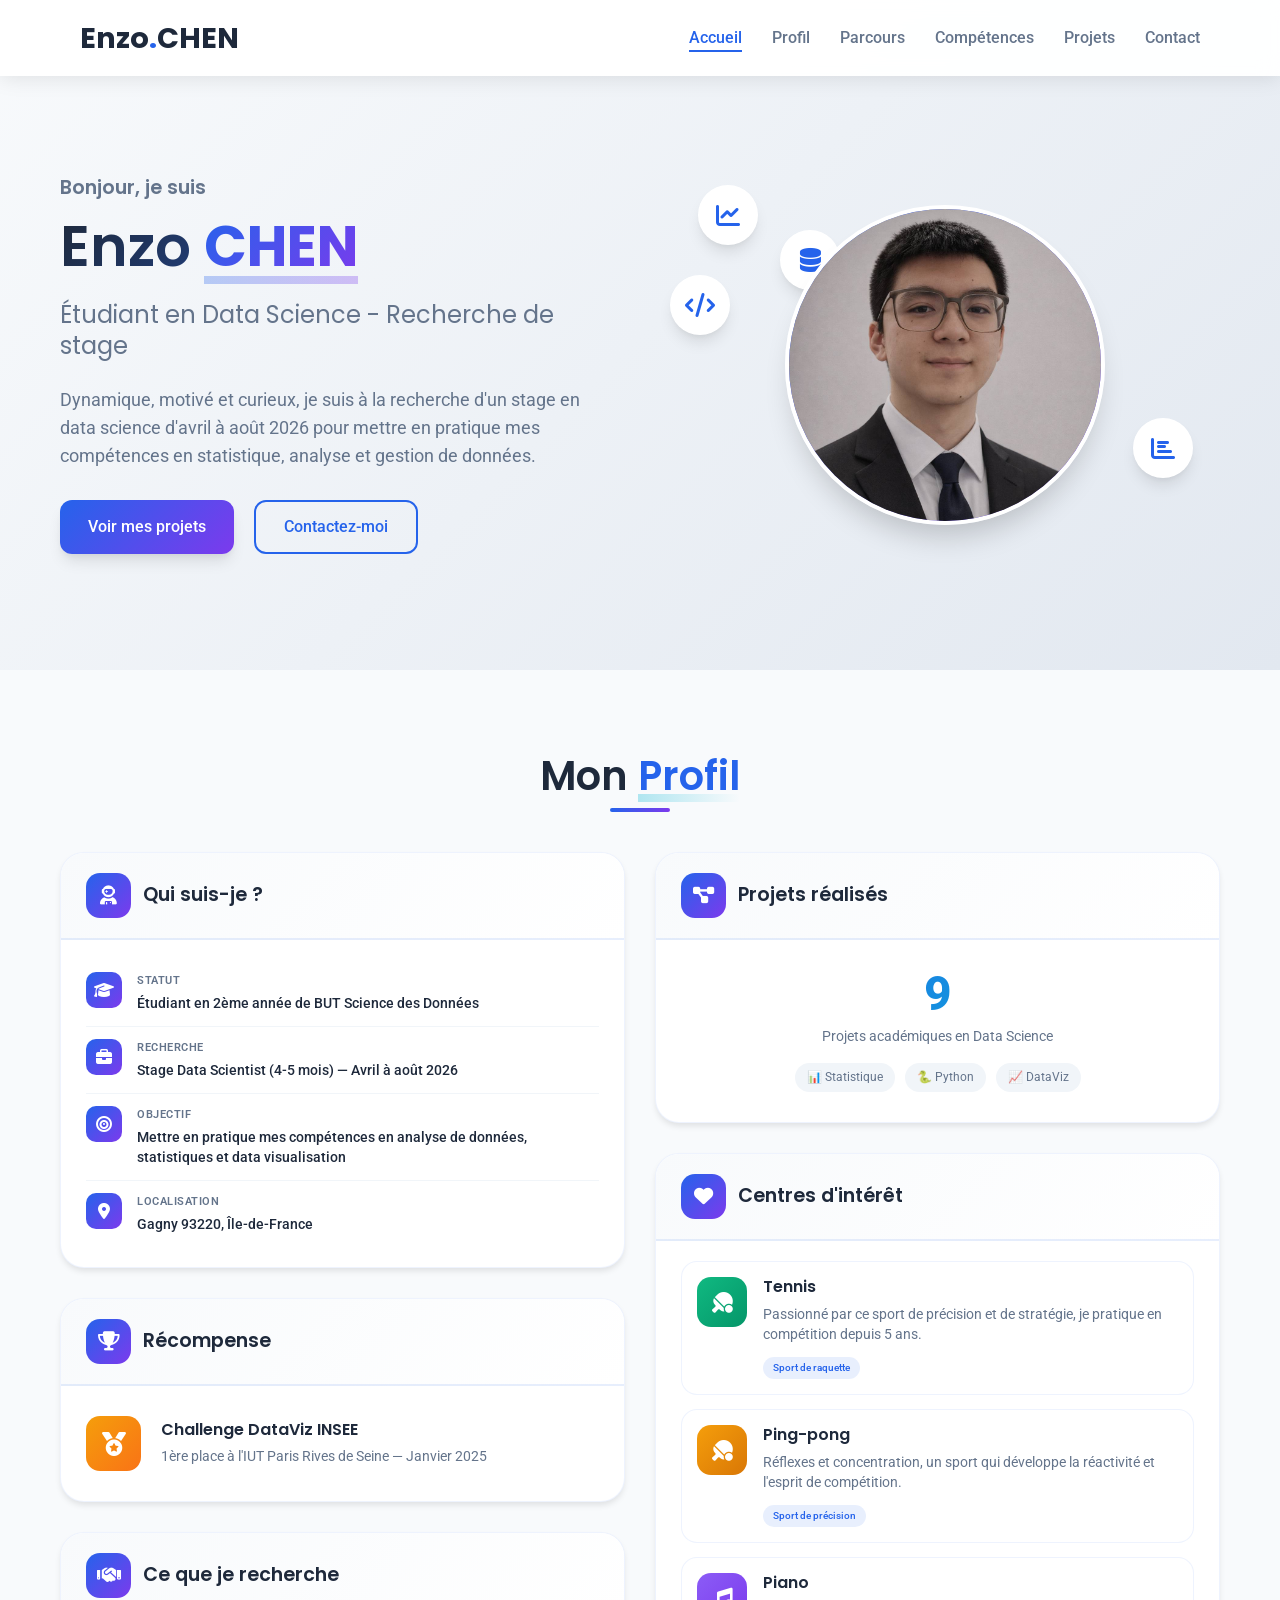
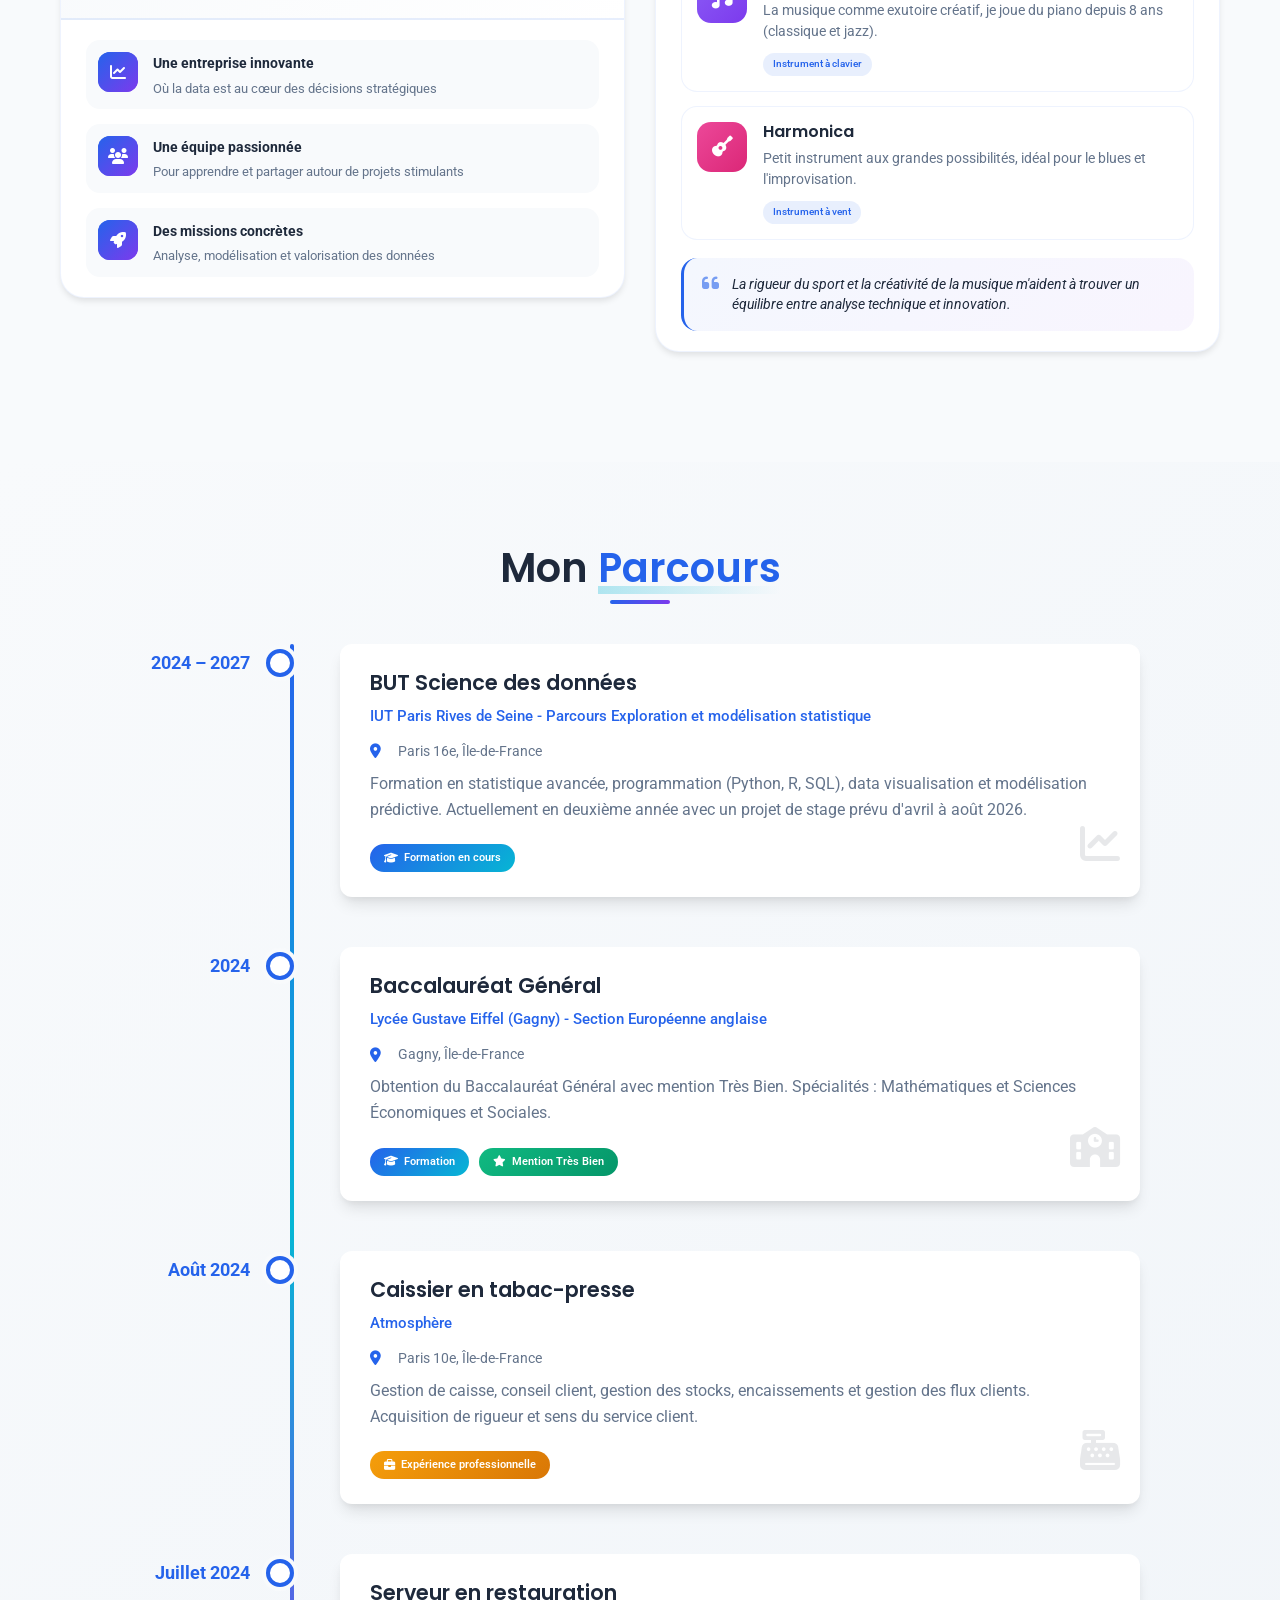
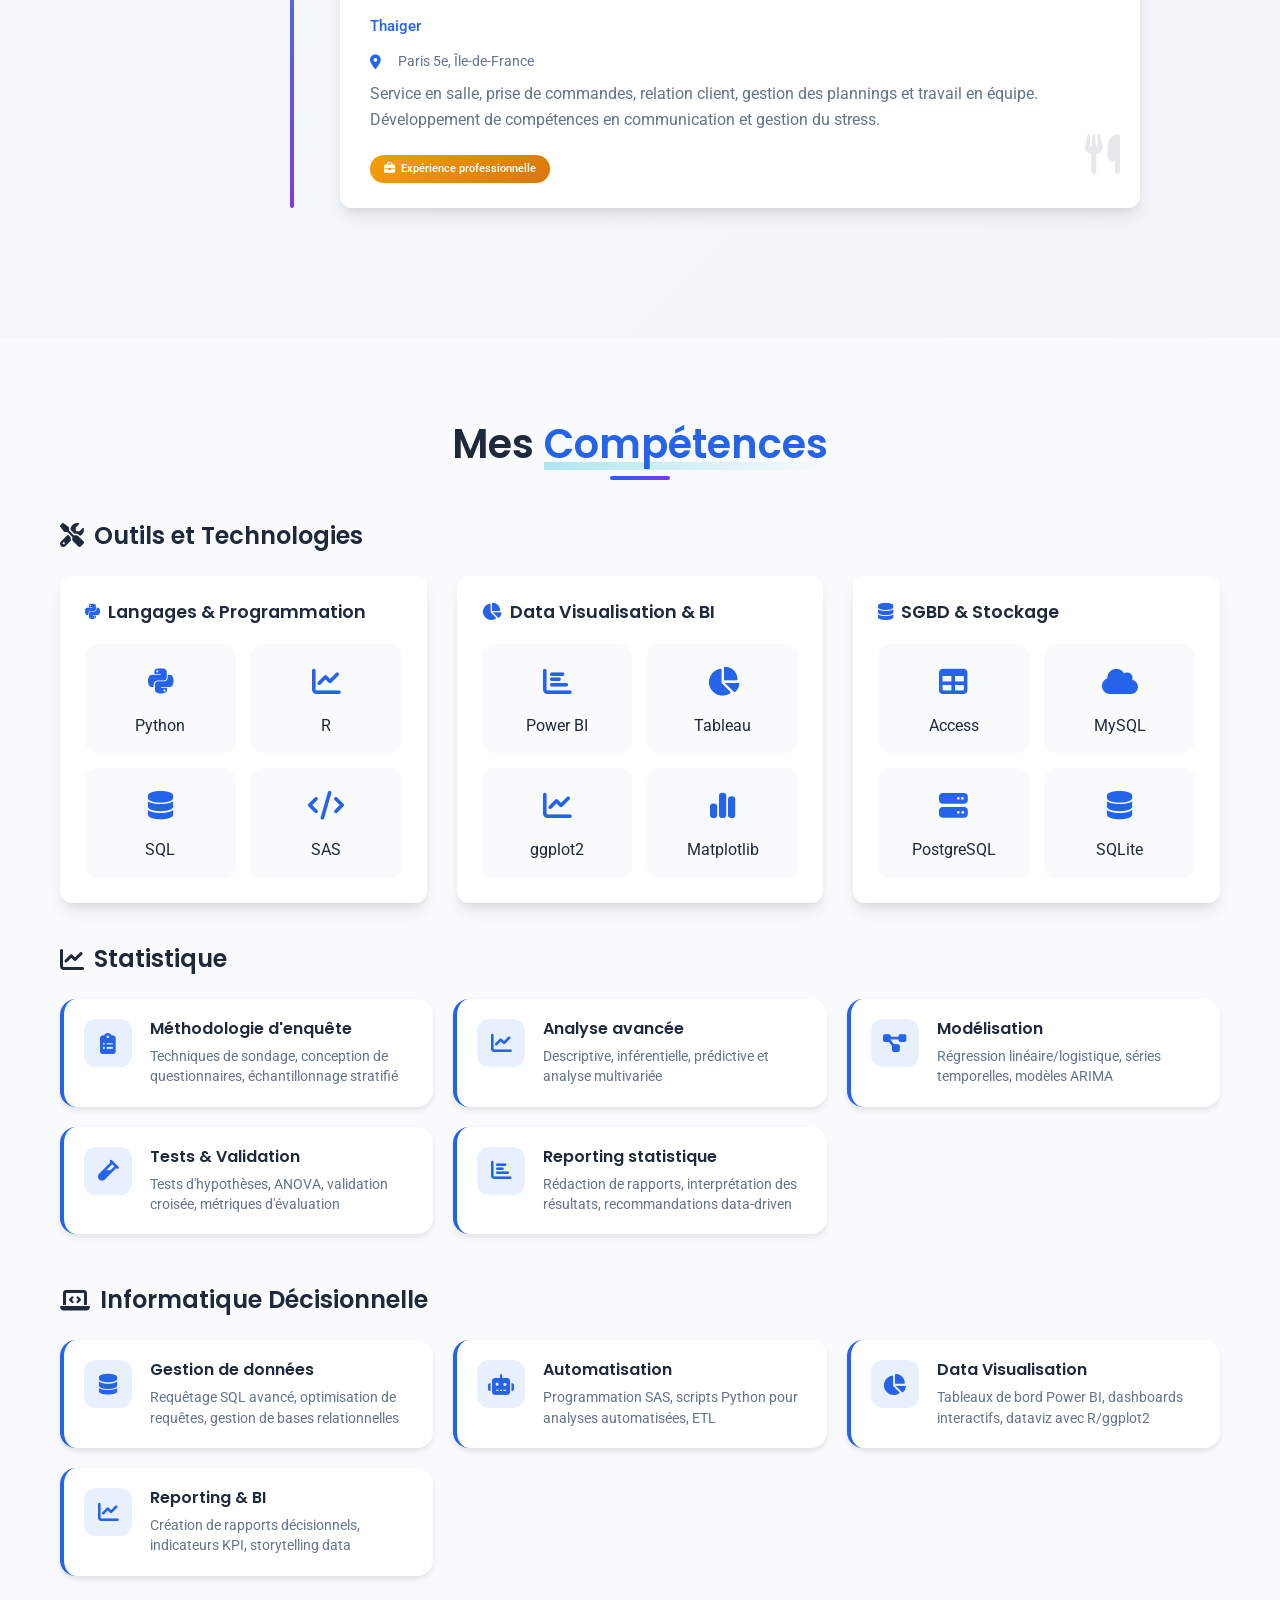
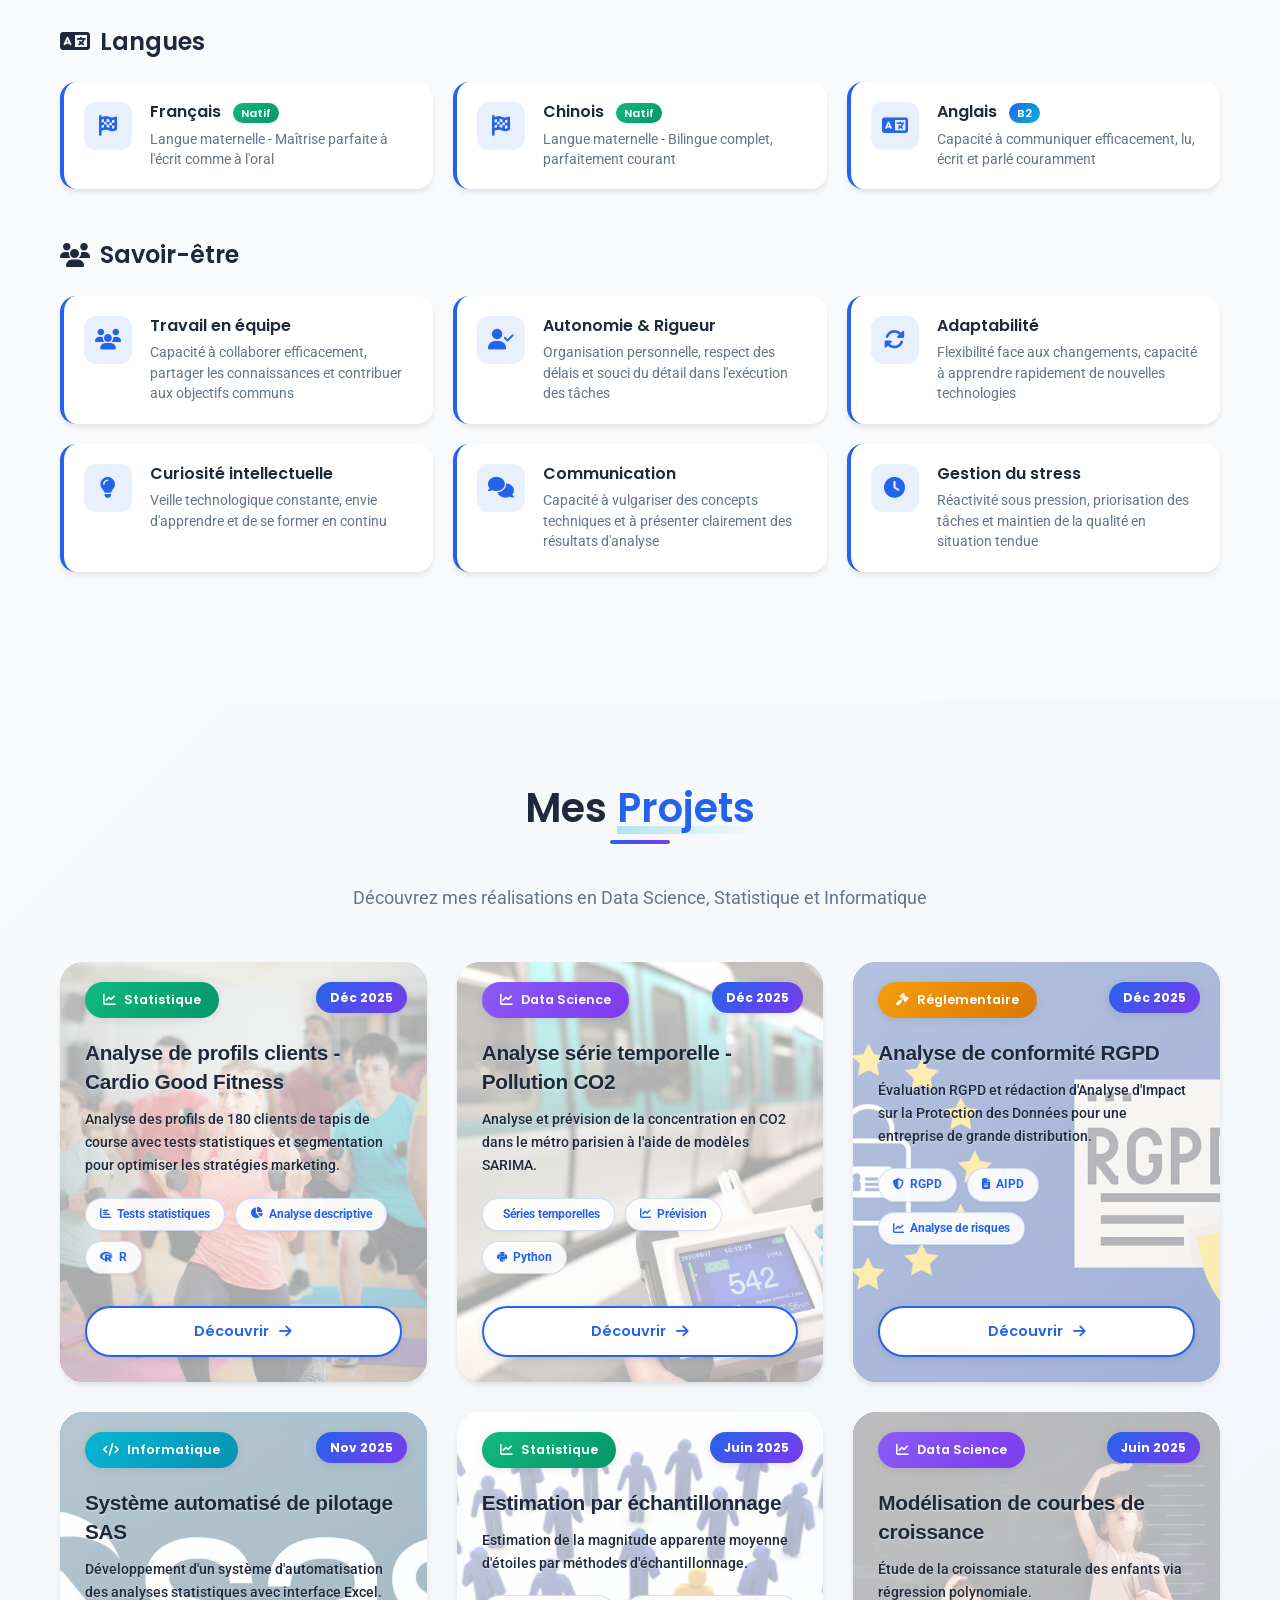
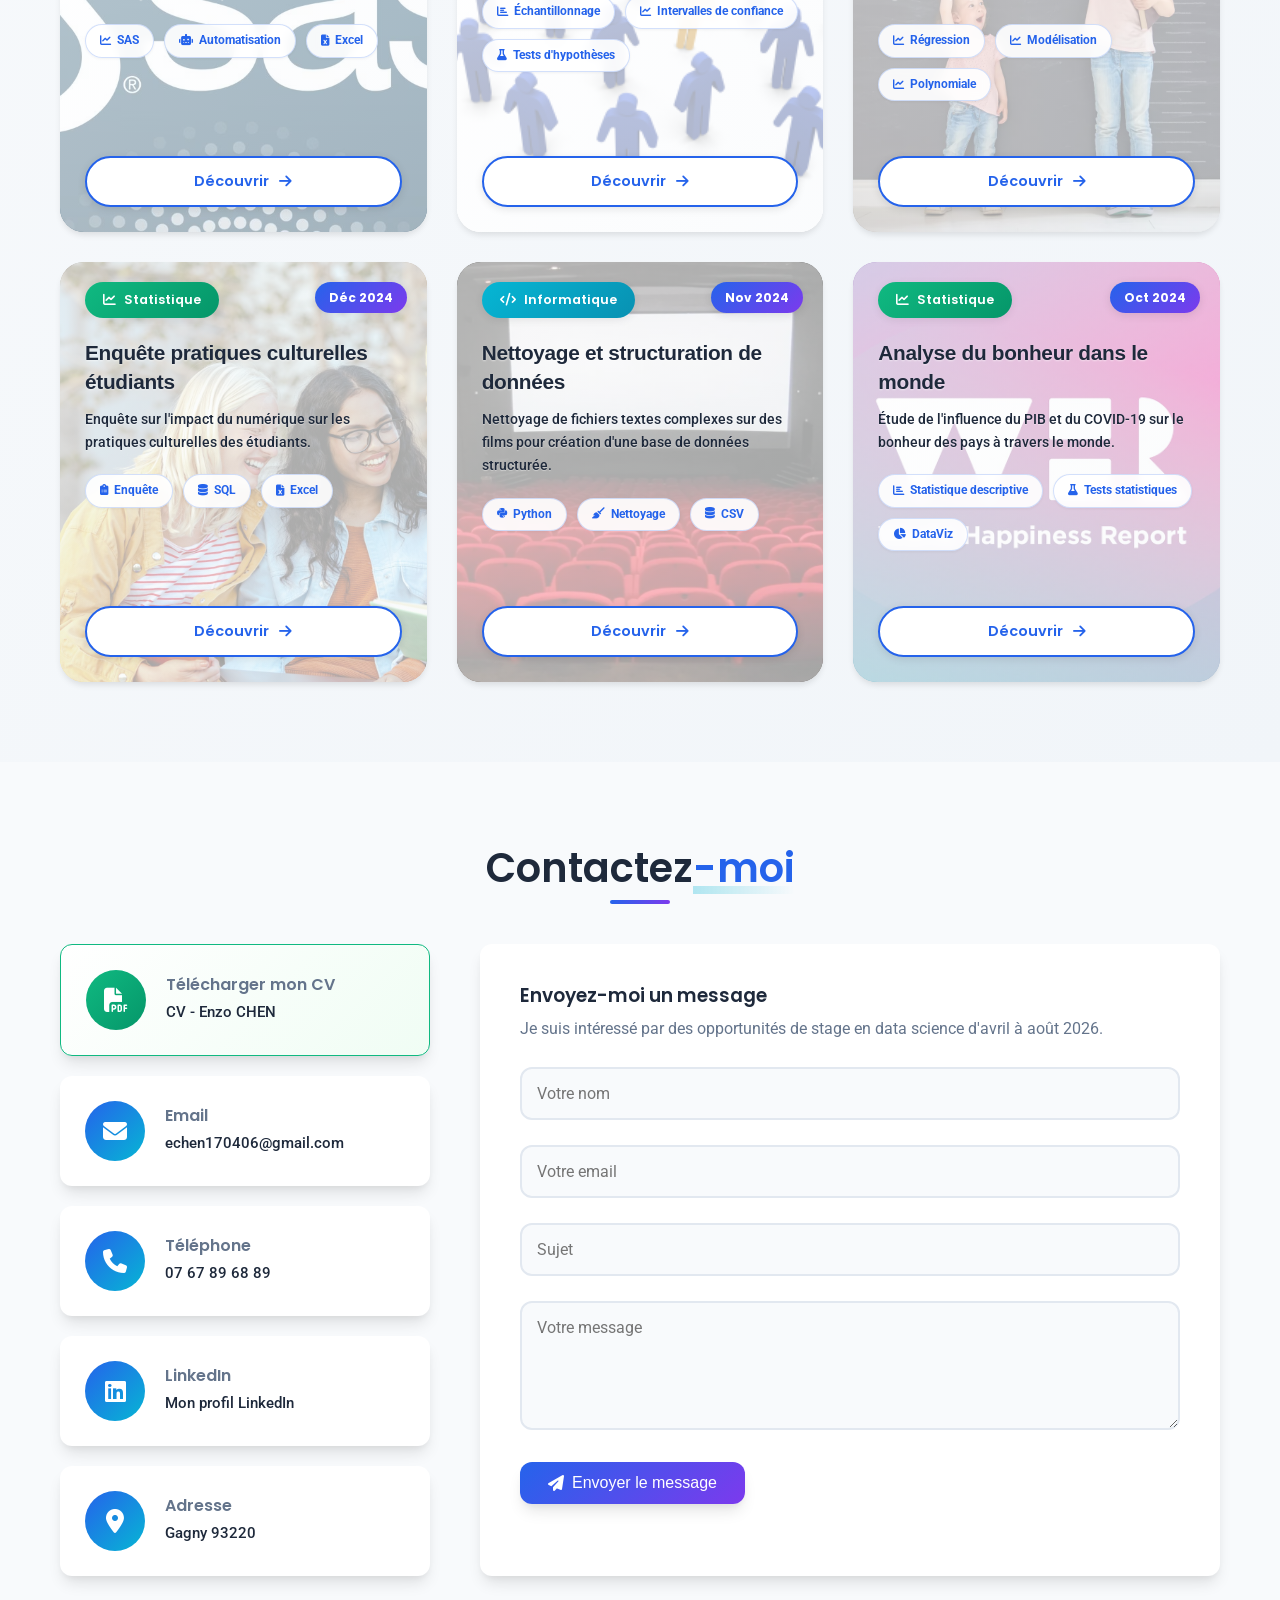
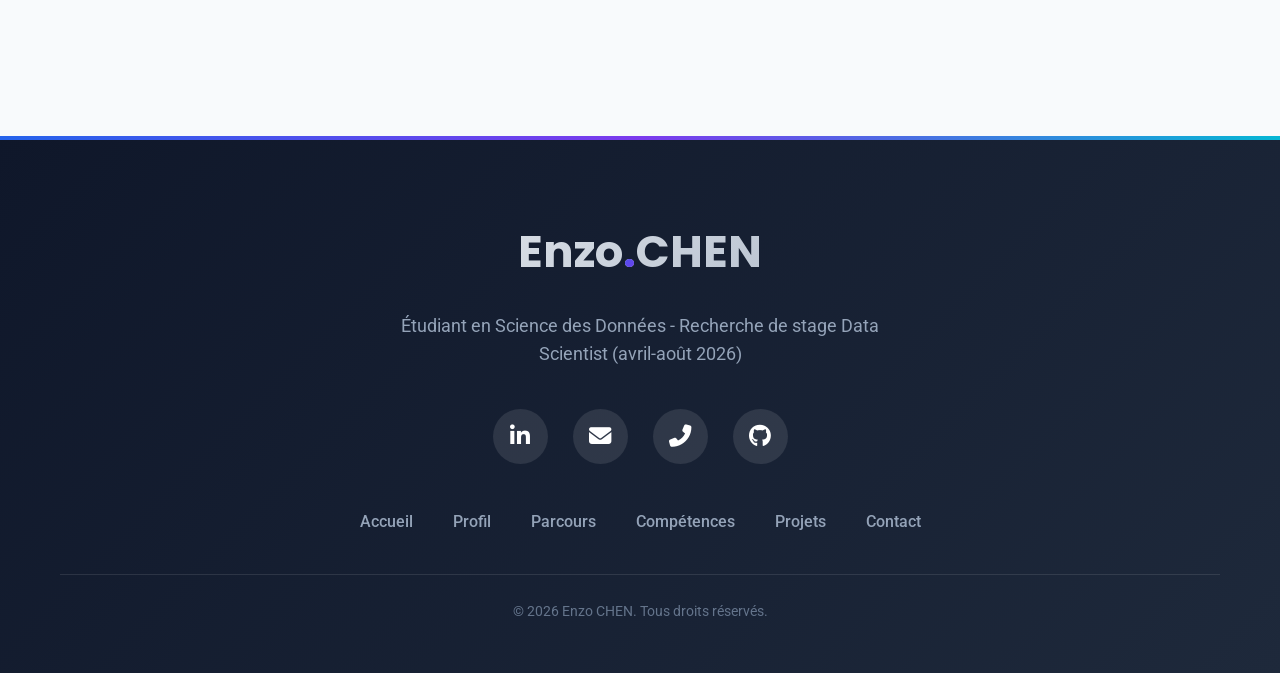
==== commit ccc76cab: "Update index.html" ====
--- a/index.html
+++ b/index.html
@@ -6544,14 +6544,14 @@
 			</div>
 		</div>
 	</section>
-		<!-- Section Projets -->
+<!-- Section Projets -->
 <section id="projets" class="section projets-section">
 	<div class="container">
 		<h2 class="section-title">Mes <span class="highlight">Projets</span></h2>
 		<p class="section-subtitle">Découvrez mes réalisations en Data Science, Statistique et Informatique</p>
 		
 		<div class="projets-grid">
-			<!-- Projet 1 - Cardio Good Fitness -->
+			<!-- Projet 1 - Cardio Good Fitness (Déc 2025) - PLUS RÉCENT -->
 			<div class="projet-card" data-projet="1">
 				<div class="projet-card-badge">Déc 2025</div>
 				<div class="projet-card-category statistique">
@@ -6574,7 +6574,7 @@
 				</div>
 			</div>
 
-			<!-- Projet 2 - Pollution CO2 -->
+			<!-- Projet 2 - Pollution CO2 (Déc 2025) -->
 			<div class="projet-card" data-projet="2">
 				<div class="projet-card-badge">Déc 2025</div>
 				<div class="projet-card-category datascience">
@@ -6597,7 +6597,7 @@
 				</div>
 			</div>
 
-			<!-- Projet 3 - RGPD -->
+			<!-- Projet 3 - RGPD (Déc 2025) -->
 			<div class="projet-card" data-projet="3">
 				<div class="projet-card-badge">Déc 2025</div>
 				<div class="projet-card-category reglementaire">
@@ -6620,7 +6620,7 @@
 				</div>
 			</div>
 
-			<!-- Projet 4 - SAS -->
+			<!-- Projet 4 - SAS (Nov 2025) -->
 			<div class="projet-card" data-projet="4">
 				<div class="projet-card-badge">Nov 2025</div>
 				<div class="projet-card-category informatique">
@@ -6643,7 +6643,78 @@
 				</div>
 			</div>
 
-			<!-- Projet 5 - Nettoyage données cinéma -->
+
+
+			<!-- Projet 8 - Échantillonnage étoiles (Juin 2025) - À noter: date juin 2025 est après déc 2024 mais avant déc 2025 -->
+			<div class="projet-card" data-projet="8">
+				<div class="projet-card-badge">Juin 2025</div>
+				<div class="projet-card-category statistique">
+					<i class="fas fa-chart-line"></i> Statistique
+				</div>
+				<div class="projet-card-content">
+					<h3>Estimation par échantillonnage</h3>
+					<p class="projet-description">Estimation de la magnitude apparente moyenne d'étoiles par méthodes d'échantillonnage.</p>
+					<div class="projet-tags">
+						<span class="tag"><i class="fas fa-chart-bar"></i> Échantillonnage</span>
+						<span class="tag"><i class="fas fa-chart-line"></i> Intervalles de confiance</span>
+						<span class="tag"><i class="fas fa-flask"></i> Tests d'hypothèses</span>
+					</div>
+				</div>
+				<div class="projet-card-footer">
+					<a href="projetEchantillonnage.html" class="details-btn">
+						<span>Découvrir</span>
+						<i class="fas fa-arrow-right"></i>
+					</a>
+				</div>
+			</div>
+
+			<!-- Projet 9 - Croissance (Juin 2025) -->
+			<div class="projet-card" data-projet="9">
+				<div class="projet-card-badge">Juin 2025</div>
+				<div class="projet-card-category datascience">
+					<i class="fas fa-chart-line"></i> Data Science
+				</div>
+				<div class="projet-card-content">
+					<h3>Modélisation de courbes de croissance</h3>
+					<p class="projet-description">Étude de la croissance staturale des enfants via régression polynomiale.</p>
+					<div class="projet-tags">
+						<span class="tag"><i class="fas fa-chart-line"></i> Régression</span>
+						<span class="tag"><i class="fas fa-chart-line"></i> Modélisation</span>
+						<span class="tag"><i class="fas fa-chart-line"></i> Polynomiale</span>
+					</div>
+				</div>
+				<div class="projet-card-footer">
+					<a href="projetCroissance.html" class="details-btn">
+						<span>Découvrir</span>
+						<i class="fas fa-arrow-right"></i>
+					</a>
+				</div>
+			</div>
+			
+						<!-- Projet 5 - Enquête étudiants (Déc 2024) -->
+			<div class="projet-card" data-projet="7">
+				<div class="projet-card-badge">Déc 2024</div>
+				<div class="projet-card-category statistique">
+					<i class="fas fa-chart-line"></i> Statistique
+				</div>
+				<div class="projet-card-content">
+					<h3>Enquête pratiques culturelles étudiants</h3>
+					<p class="projet-description">Enquête sur l'impact du numérique sur les pratiques culturelles des étudiants.</p>
+					<div class="projet-tags">
+						<span class="tag"><i class="fas fa-clipboard-list"></i> Enquête</span>
+						<span class="tag"><i class="fas fa-database"></i> SQL</span>
+						<span class="tag"><i class="fas fa-file-excel"></i> Excel</span>
+					</div>
+				</div>
+				<div class="projet-card-footer">
+					<a href="projetEnqueteEtudiant.html" class="details-btn">
+						<span>Découvrir</span>
+						<i class="fas fa-arrow-right"></i>
+					</a>
+				</div>
+			</div>
+
+			<!-- Projet 6 - Nettoyage données cinéma (Nov 2024) -->
 			<div class="projet-card" data-projet="5">
 				<div class="projet-card-badge">Nov 2024</div>
 				<div class="projet-card-category informatique">
@@ -6666,7 +6737,7 @@
 				</div>
 			</div>
 
-			<!-- Projet 6 - Analyse bonheur -->
+			<!-- Projet 7 - Analyse bonheur (Oct 2024) -->
 			<div class="projet-card" data-projet="6">
 				<div class="projet-card-badge">Oct 2024</div>
 				<div class="projet-card-category statistique">
@@ -6683,75 +6754,6 @@
 				</div>
 				<div class="projet-card-footer">
 					<a href="projetAnalyseBonheur.html" class="details-btn">
-						<span>Découvrir</span>
-						<i class="fas fa-arrow-right"></i>
-					</a>
-				</div>
-			</div>
-
-			<!-- Projet 7 - Enquête étudiants -->
-			<div class="projet-card" data-projet="7">
-				<div class="projet-card-badge">Déc 2024</div>
-				<div class="projet-card-category statistique">
-					<i class="fas fa-chart-line"></i> Statistique
-				</div>
-				<div class="projet-card-content">
-					<h3>Enquête pratiques culturelles étudiants</h3>
-					<p class="projet-description">Enquête sur l'impact du numérique sur les pratiques culturelles des étudiants.</p>
-					<div class="projet-tags">
-						<span class="tag"><i class="fas fa-clipboard-list"></i> Enquête</span>
-						<span class="tag"><i class="fas fa-database"></i> SQL</span>
-						<span class="tag"><i class="fas fa-file-excel"></i> Excel</span>
-					</div>
-				</div>
-				<div class="projet-card-footer">
-					<a href="projetEnqueteEtudiant.html" class="details-btn">
-						<span>Découvrir</span>
-						<i class="fas fa-arrow-right"></i>
-					</a>
-				</div>
-			</div>
-
-			<!-- Projet 8 - Échantillonnage étoiles -->
-			<div class="projet-card" data-projet="8">
-				<div class="projet-card-badge">Juin 2025</div>
-				<div class="projet-card-category statistique">
-					<i class="fas fa-chart-line"></i> Statistique
-				</div>
-				<div class="projet-card-content">
-					<h3>Estimation par échantillonnage</h3>
-					<p class="projet-description">Estimation de la magnitude apparente moyenne d'étoiles par méthodes d'échantillonnage.</p>
-					<div class="projet-tags">
-						<span class="tag"><i class="fas fa-chart-bar"></i> Échantillonnage</span>
-						<span class="tag"><i class="fas fa-chart-line"></i> Intervalles de confiance</span>
-						<span class="tag"><i class="fas fa-flask"></i> Tests d'hypothèses</span>
-					</div>
-				</div>
-				<div class="projet-card-footer">
-					<a href="projetEchantillonnage.html" class="details-btn">
-						<span>Découvrir</span>
-						<i class="fas fa-arrow-right"></i>
-					</a>
-				</div>
-			</div>
-
-			<!-- Projet 9 - Croissance -->
-			<div class="projet-card" data-projet="9">
-				<div class="projet-card-badge">Juin 2025</div>
-				<div class="projet-card-category datascience">
-					<i class="fas fa-chart-line"></i> Data Science
-				</div>
-				<div class="projet-card-content">
-					<h3>Modélisation de courbes de croissance</h3>
-					<p class="projet-description">Étude de la croissance staturale des enfants via régression polynomiale.</p>
-					<div class="projet-tags">
-						<span class="tag"><i class="fas fa-chart-line"></i> Régression</span>
-						<span class="tag"><i class="fas fa-chart-line"></i> Modélisation</span>
-						<span class="tag"><i class="fas fa-chart-line"></i> Polynomiale</span>
-					</div>
-				</div>
-				<div class="projet-card-footer">
-					<a href="projetCroissance.html" class="details-btn">
 						<span>Découvrir</span>
 						<i class="fas fa-arrow-right"></i>
 					</a>
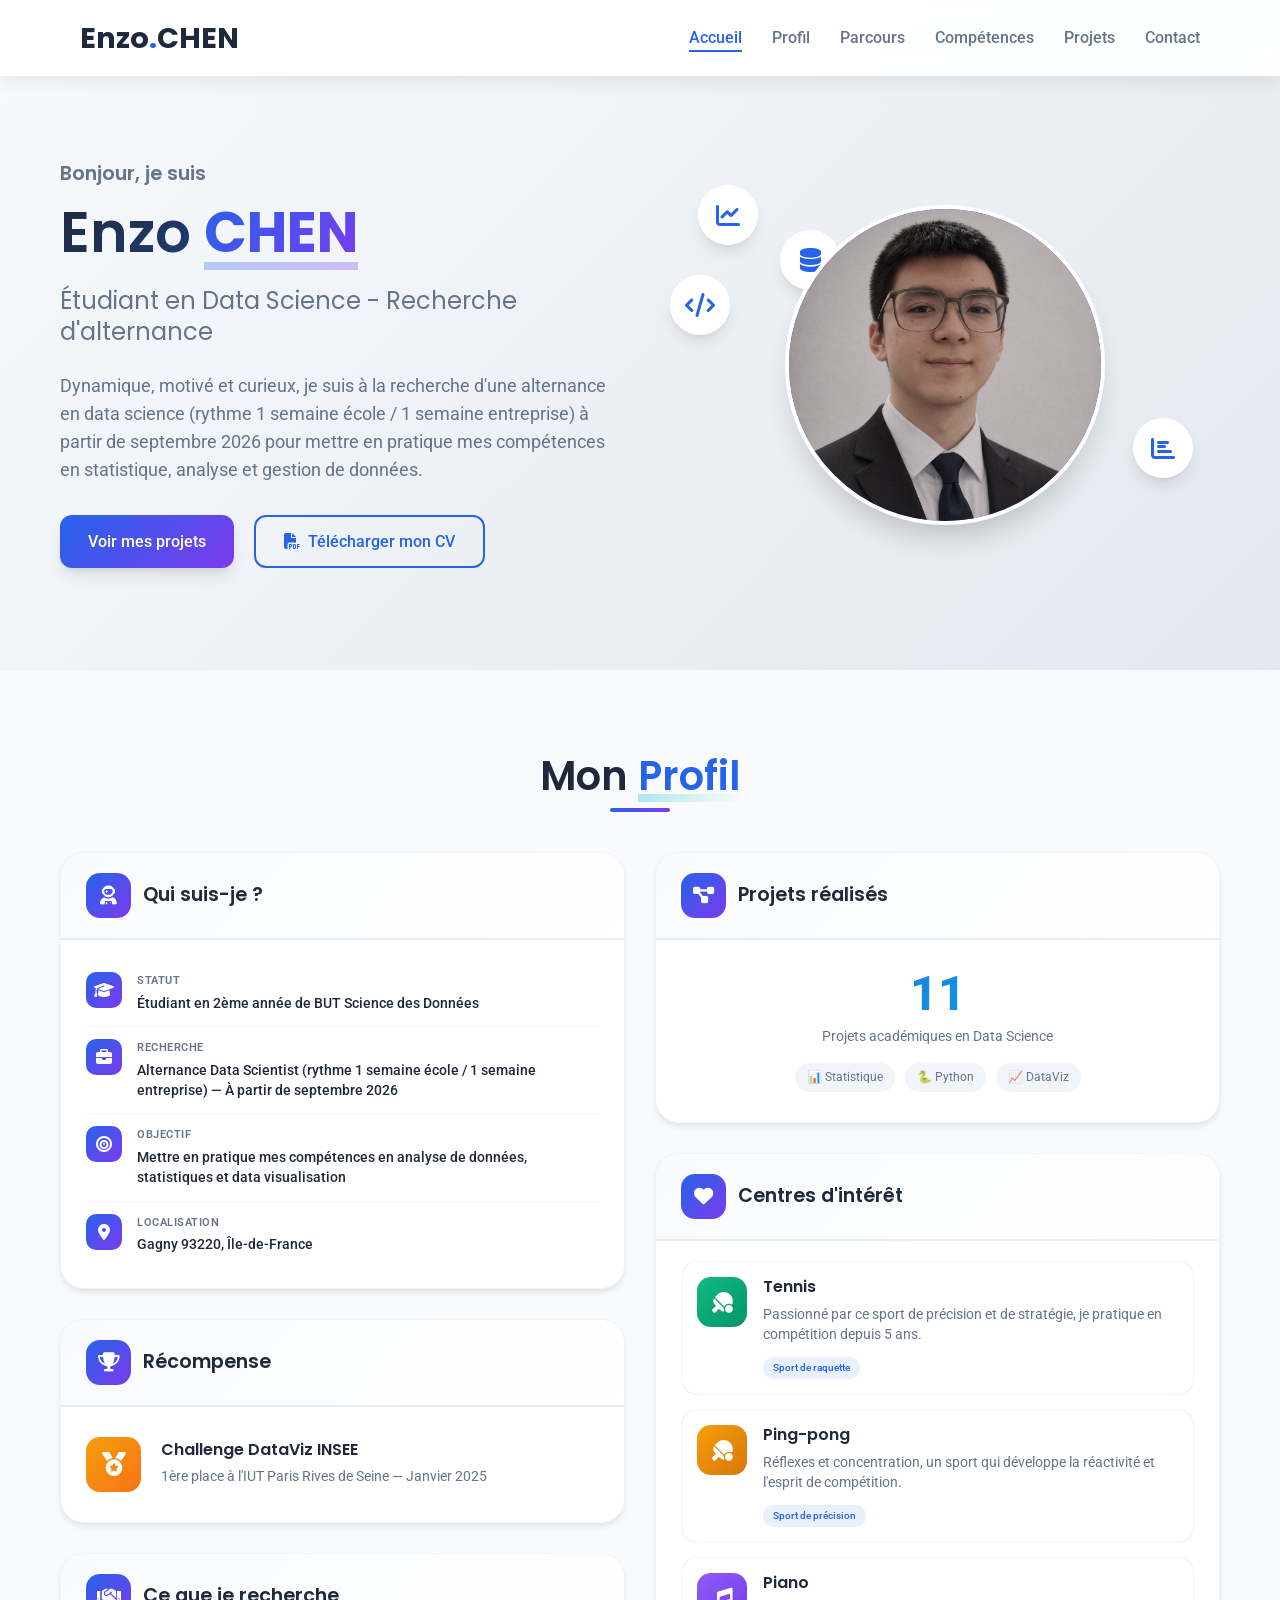
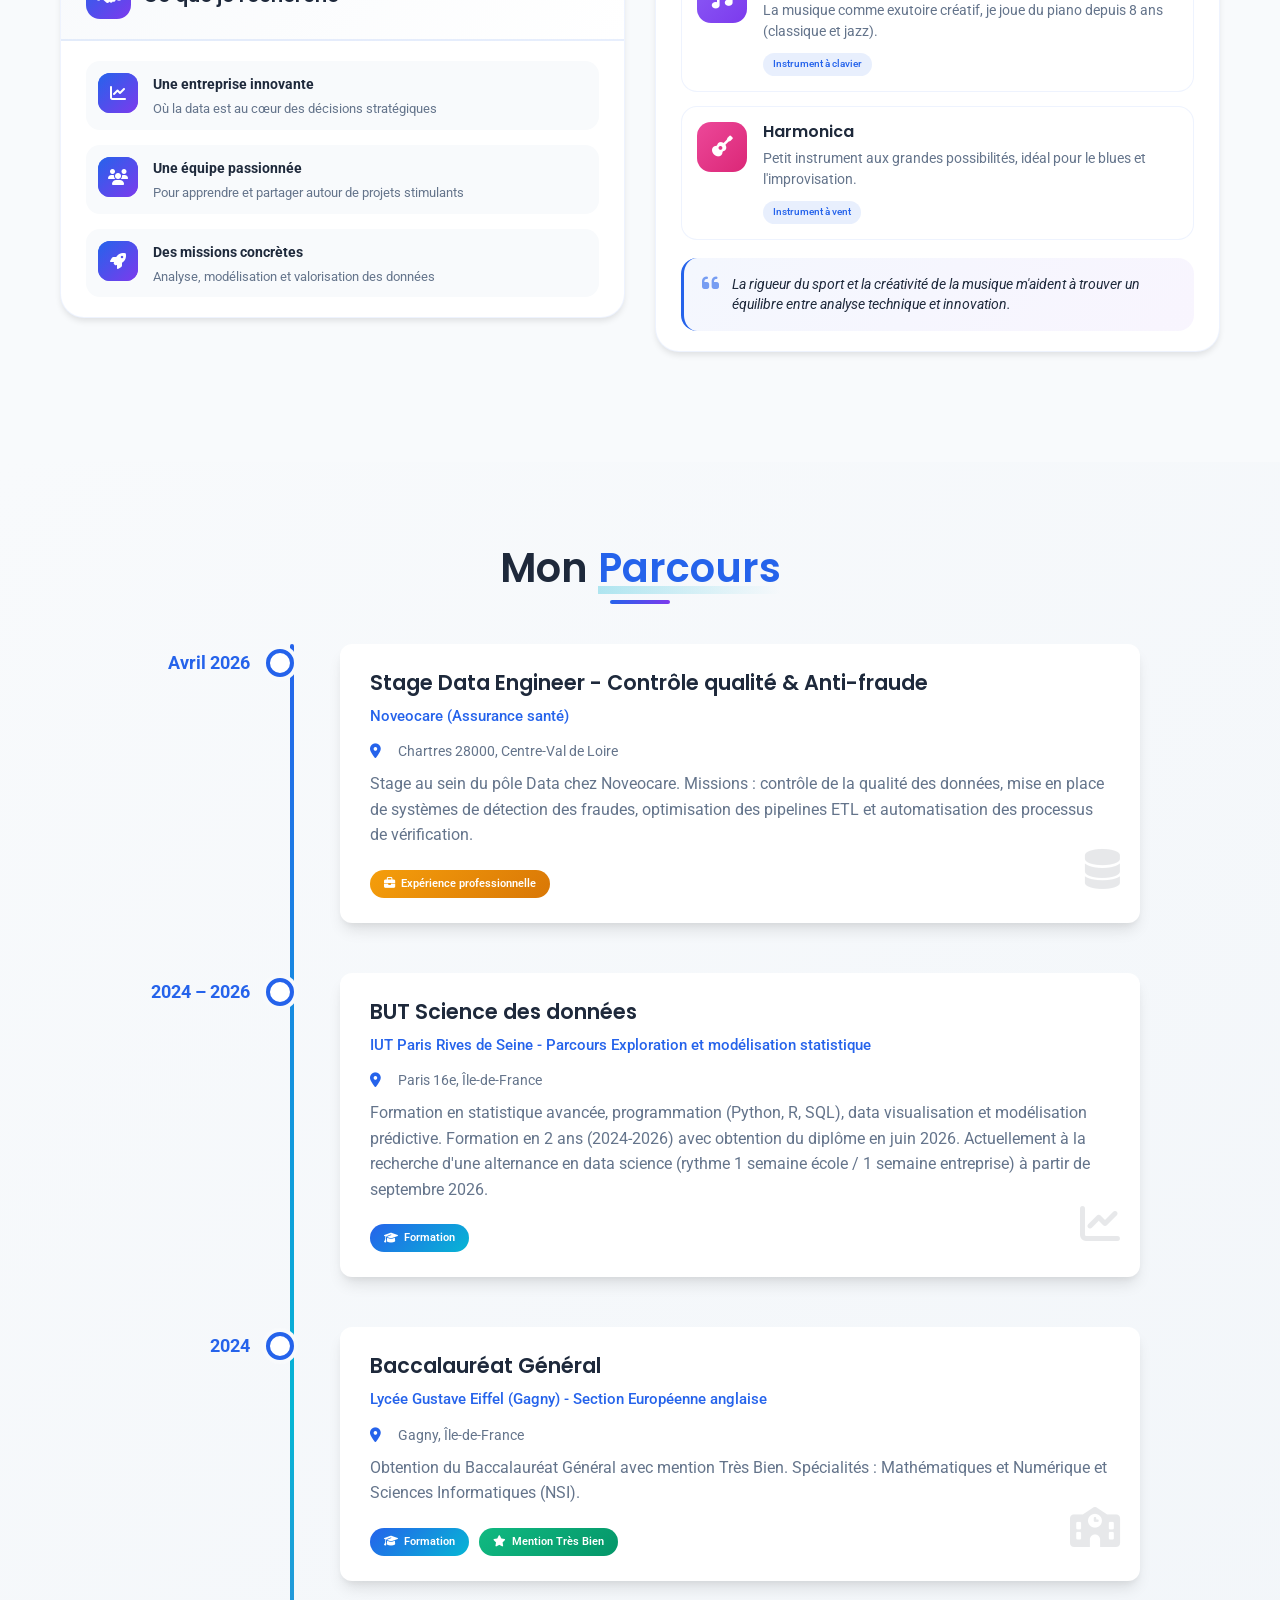
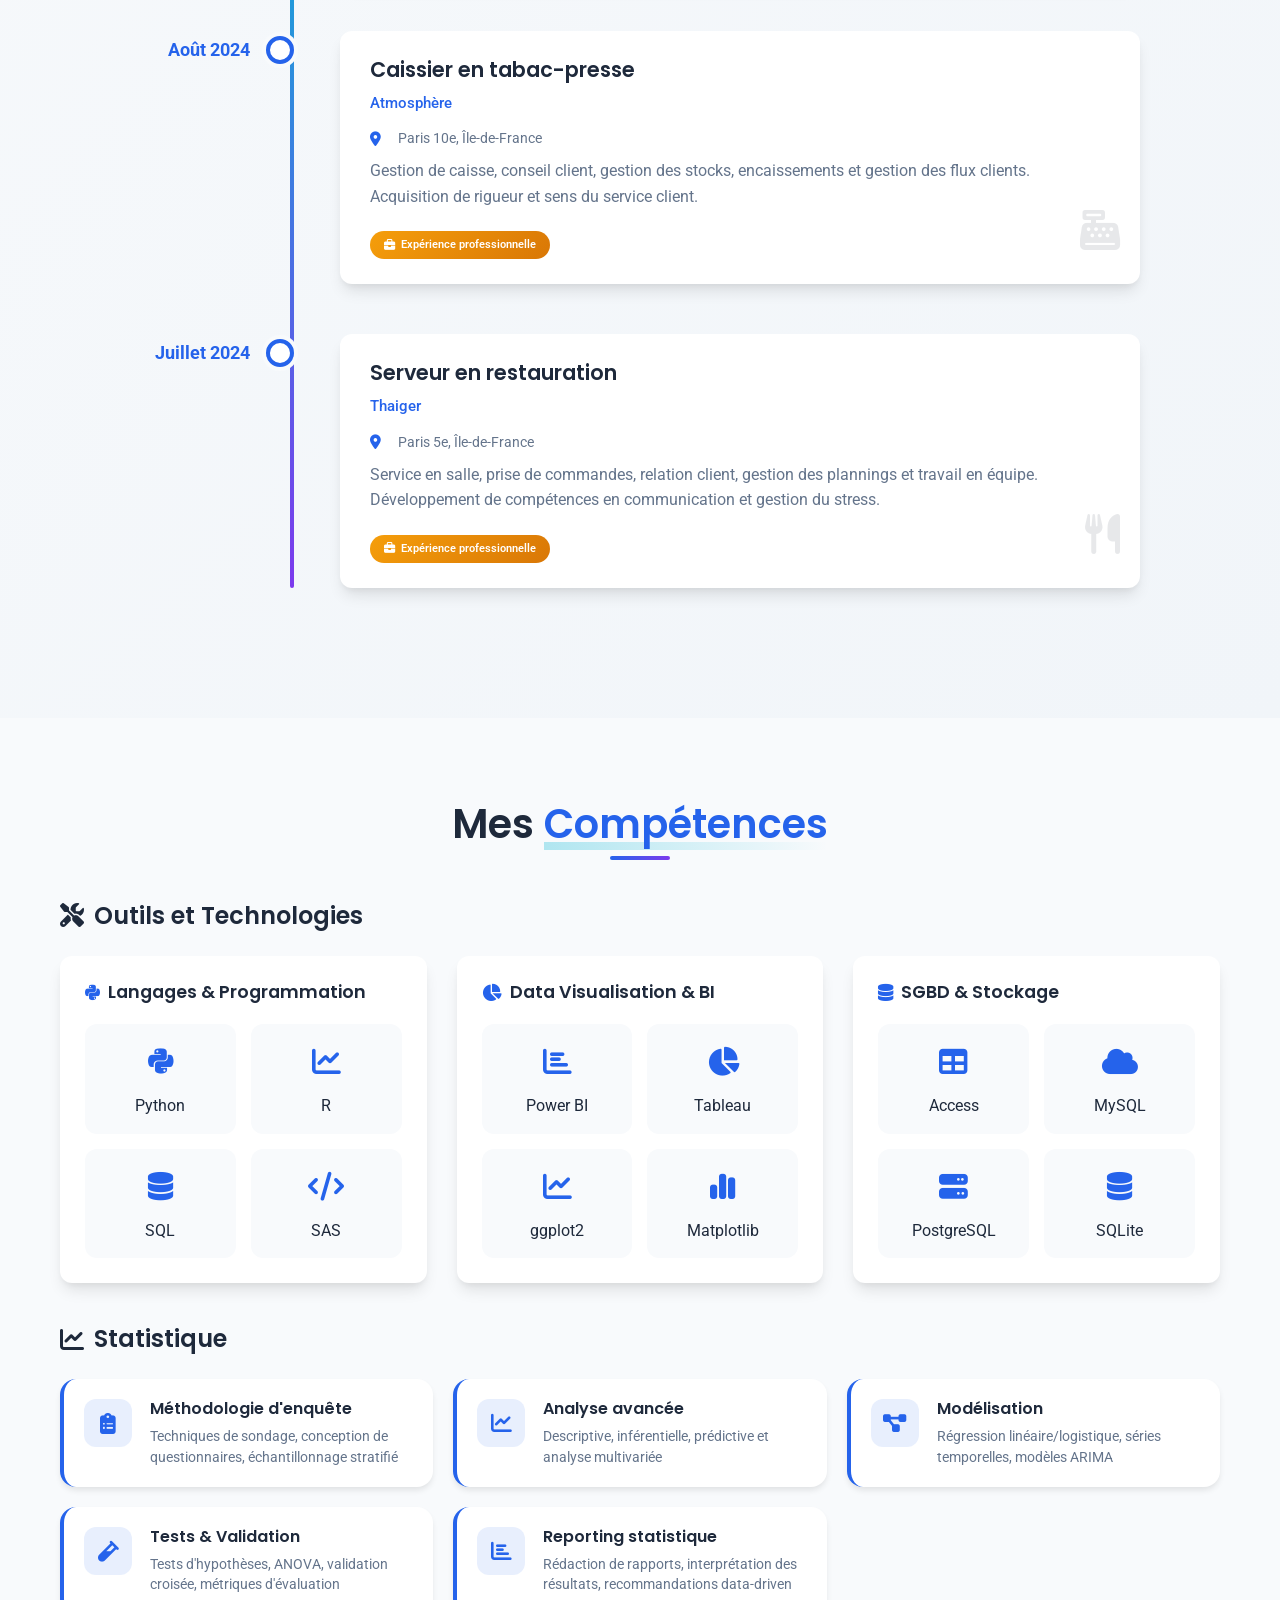
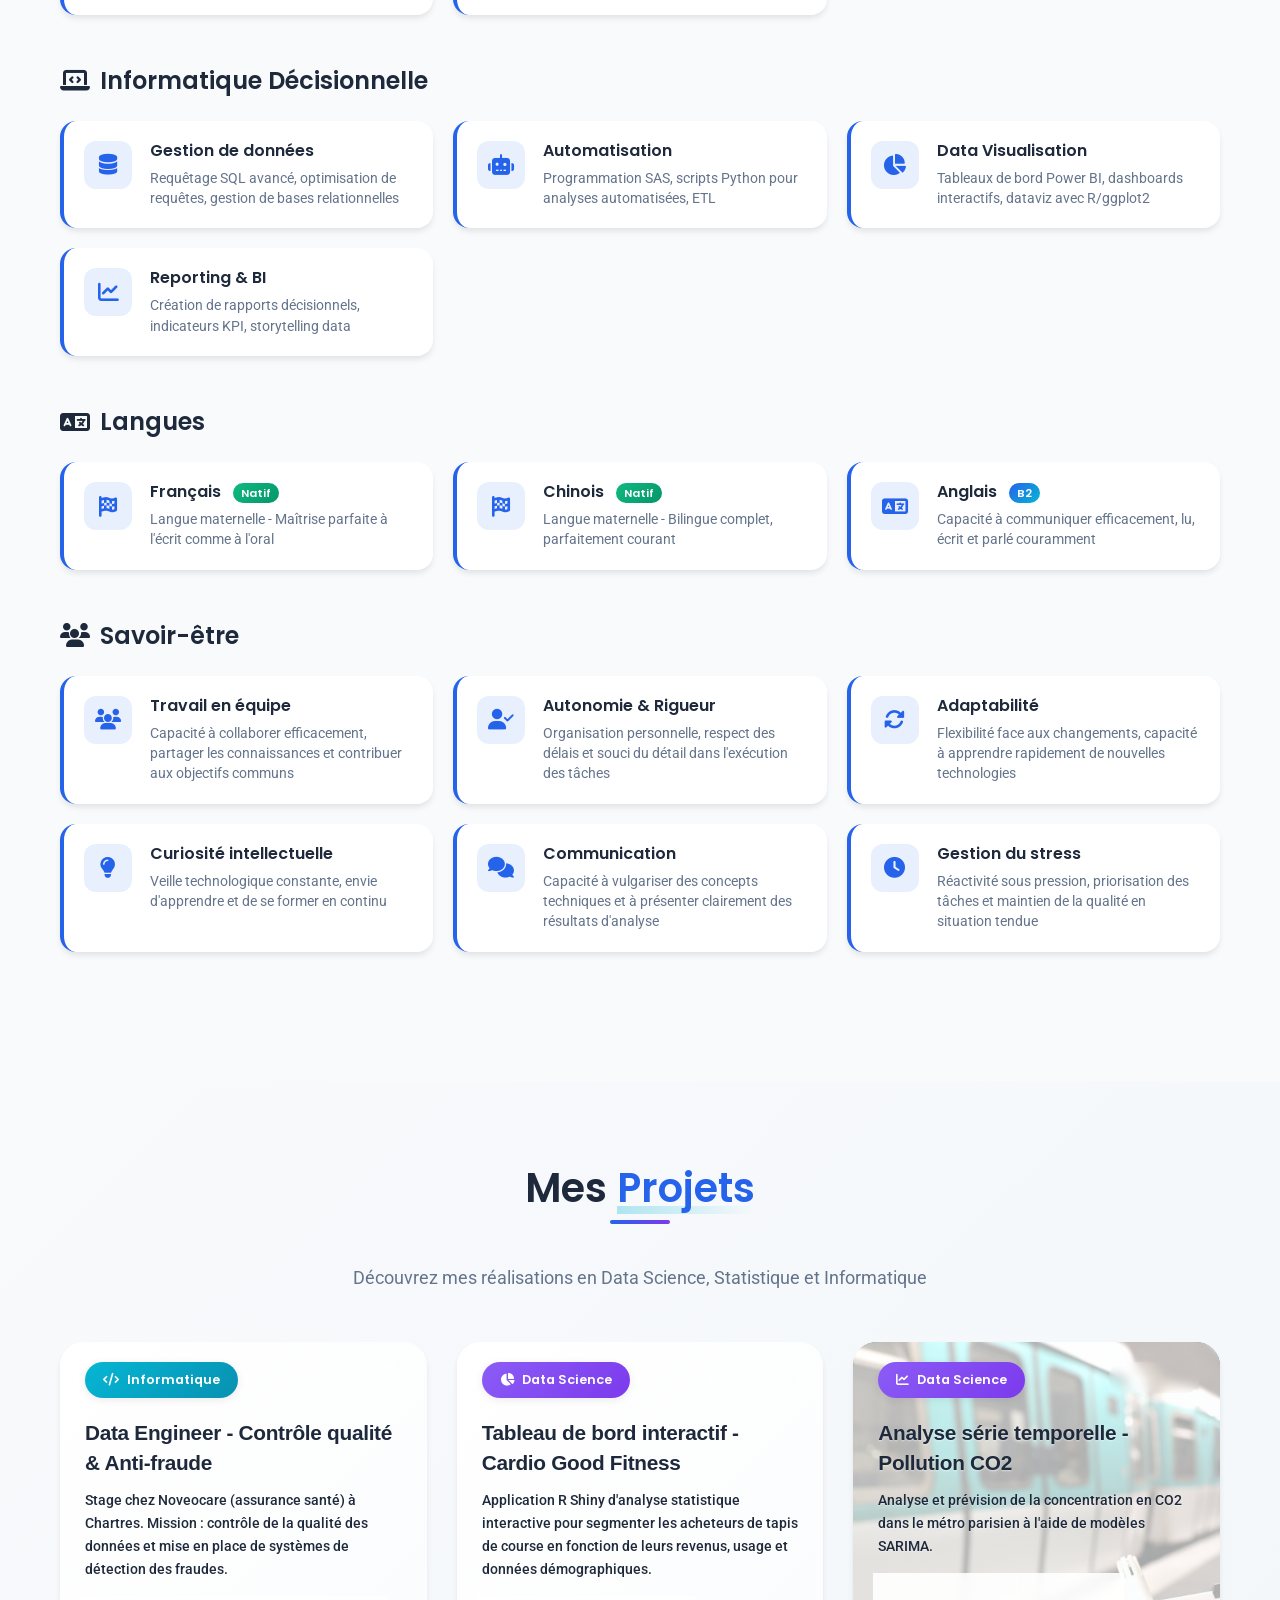
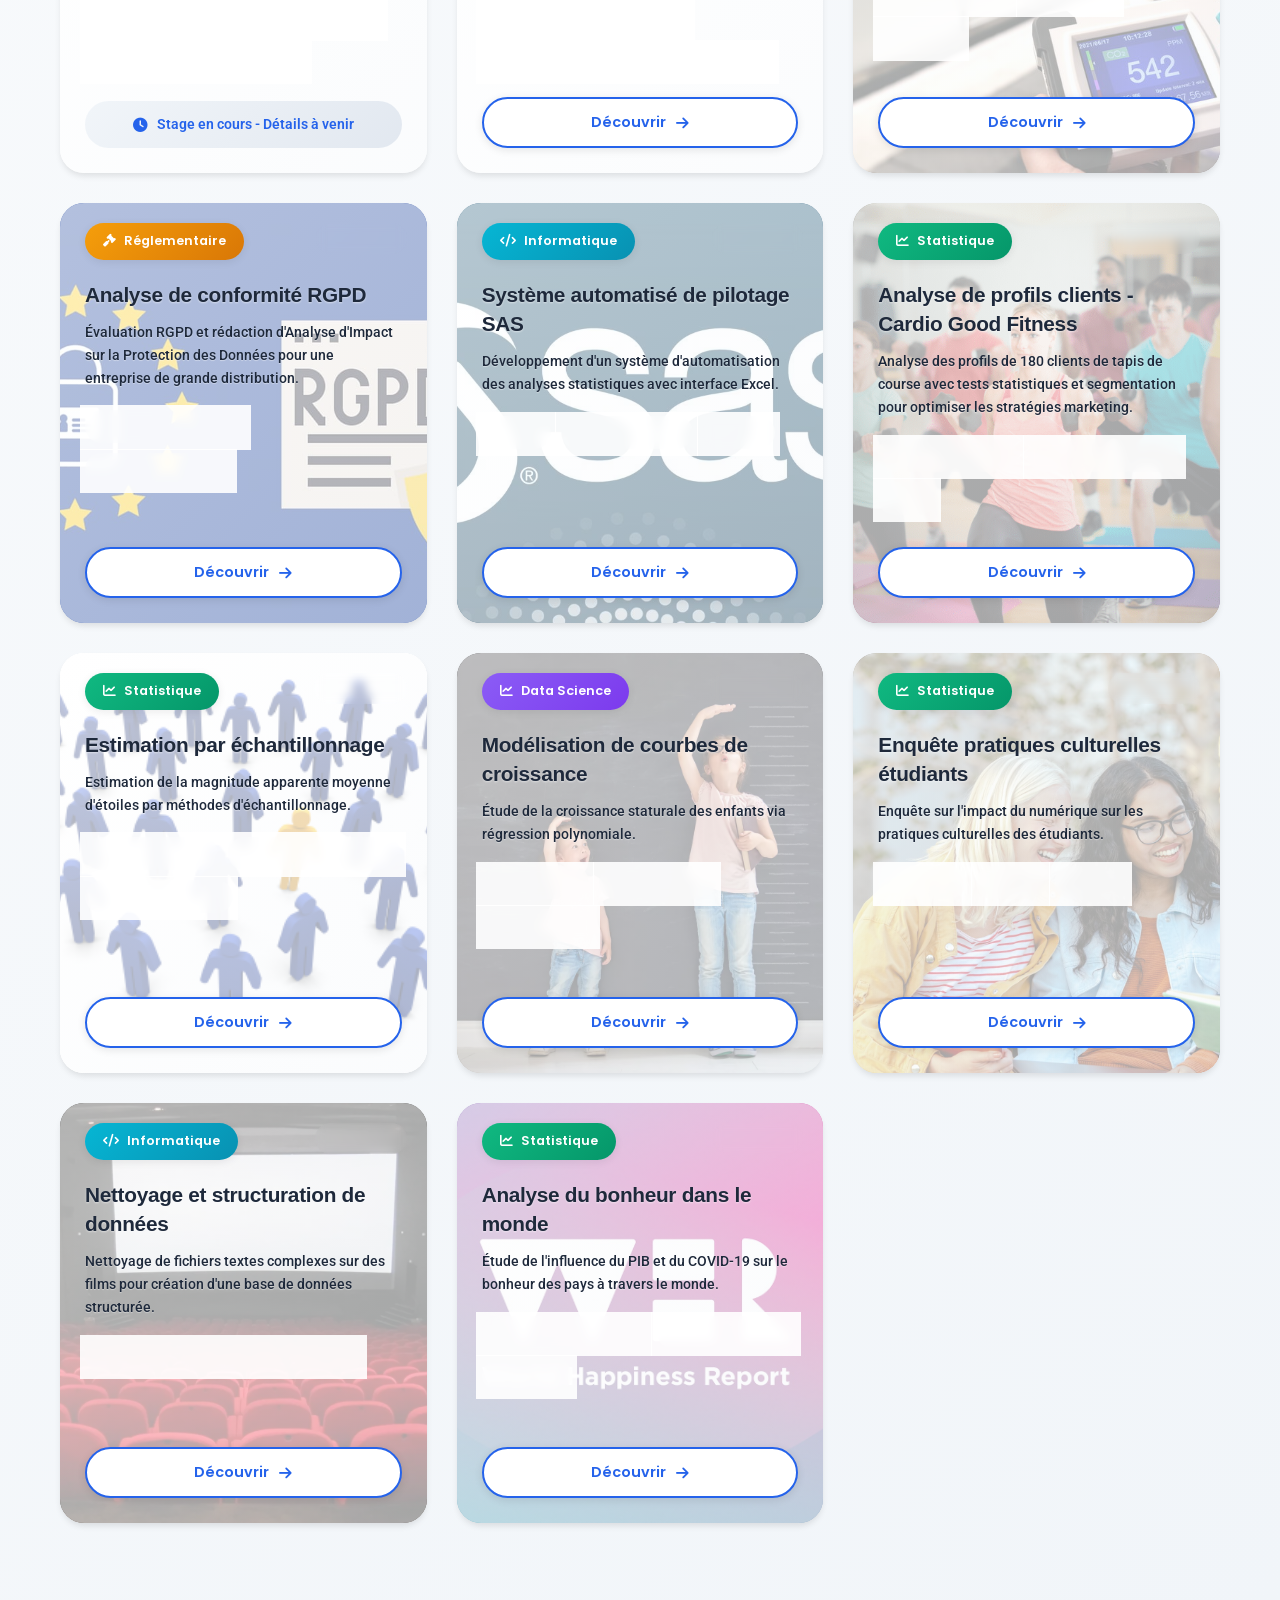
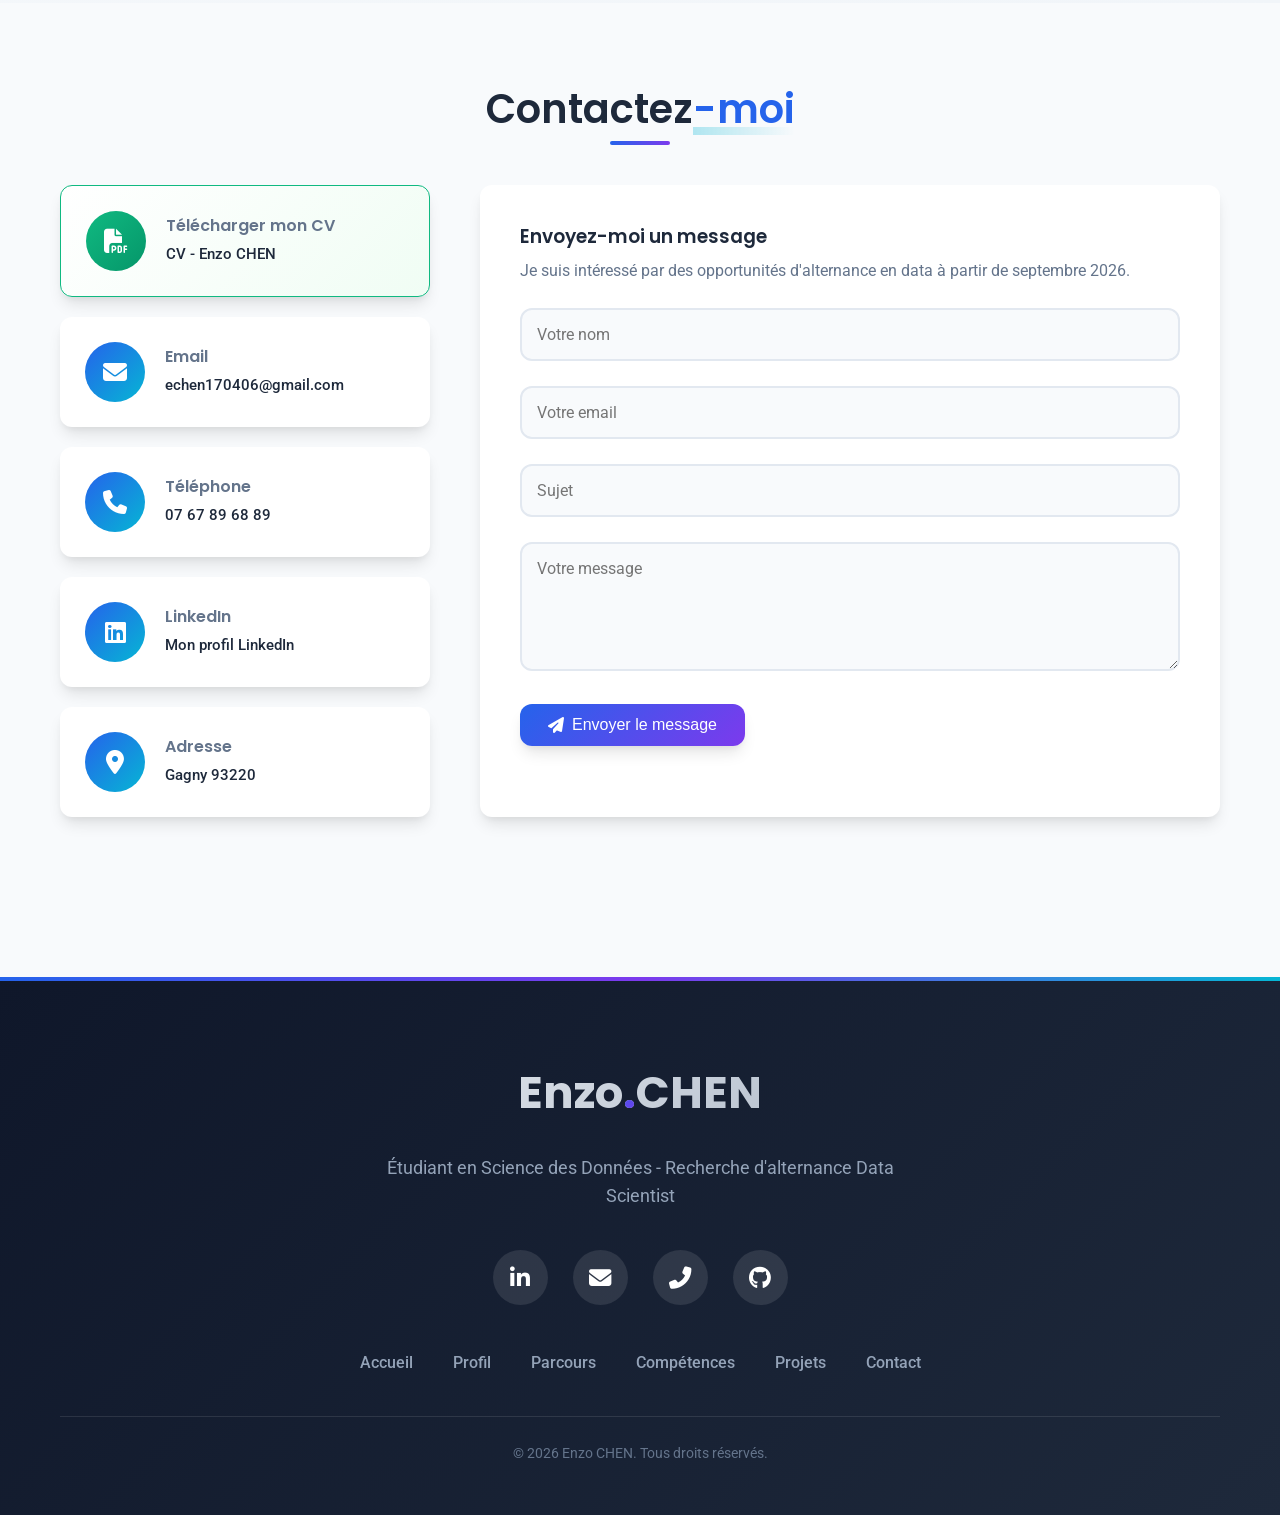
==== commit e9e1c666: "Update index.html" ====
--- a/index.html
+++ b/index.html
@@ -5211,6 +5211,7 @@
 .projet-card[data-projet="7"]::before { background-image: url('img/projet-enquete.jpg'); }
 .projet-card[data-projet="8"]::before { background-image: url('img/projet-etoiles.jpg'); }
 .projet-card[data-projet="9"]::before { background-image: url('img/projet-croissance.jpg'); }
+.projet-card[data-projet="10"]::before { background-image: url('img/projet-noveocare.jpg'); }
 
 /* Badge date */
 .projet-card-badge {
@@ -6061,768 +6062,873 @@
 	transform: translateX(5px);
 	color: white;
 }
+.status-badge {
+    display: flex;
+    align-items: center;
+    justify-content: center;
+    gap: 10px;
+    padding: 12px 20px;
+    background: #f1f5f9;
+    border-radius: 40px;
+    color: var(--primary-color);
+    font-weight: 600;
+    font-size: 0.9rem;
+}
+
+.details-btn.disabled {
+    background: #f1f5f9;
+    color: #94a3b8;
+    border: none;
+    cursor: default;
+}
+
+.details-btn.disabled:hover {
+    background: #f1f5f9;
+    color: #94a3b8;
+    transform: none;
+    box-shadow: none;
+}
+
+.status-badge {
+    display: flex;
+    align-items: center;
+    justify-content: center;
+    gap: 10px;
+    padding: 12px 20px;
+    background: linear-gradient(135deg, #f1f5f9, #e2e8f0);
+    border-radius: 40px;
+    color: var(--primary-color);
+    font-weight: 600;
+    font-size: 0.9rem;
+    text-align: center;
+}
+
+/* Image spécifique pour le nouveau projet CardioGoodFitness */
+.projet-card[data-projet="11"]::before { 
+    background-image: url('img/projet-reporting.jpg');
+}
 	</style>
 </head>
 <body>
-	<!-- Navigation -->
-	<nav class="navbar">
-		<div class="nav-container">
-			<div class="logo">Enzo<span class="logo-dot">.</span>CHEN</div>
-			<ul class="nav-menu">
-				<li><a href="#accueil" class="nav-link active">Accueil</a></li>
-				<li><a href="#profil" class="nav-link">Profil</a></li>
-				<li><a href="#parcours" class="nav-link">Parcours</a></li>
-				<li><a href="#competences" class="nav-link">Compétences</a></li>
-				<li><a href="#projets" class="nav-link">Projets</a></li>
-				<li><a href="#contact" class="nav-link">Contact</a></li>
-			</ul>
-			<div class="hamburger">
-				<span class="bar"></span>
-				<span class="bar"></span>
-				<span class="bar"></span>
-			</div>
-		</div>
-	</nav>
-
-	<!-- Section Accueil -->
-
-	<section id="accueil" class="section accueil-section">
-		<div class="container">
-			<div class="accueil-content">
-				<div class="accueil-text">
-					<h3 class="subtitle">Bonjour, je suis</h3>
-					<h1 class="title">Enzo <span class="highlight-name">CHEN</span></h1>
-					<h2 class="role">Étudiant en Data Science - Recherche de stage</h2>
-					<p class="description">
-						Dynamique, motivé et curieux, je suis à la recherche d'un stage en data science d'avril à août 2026 pour mettre en pratique mes compétences en statistique, analyse et gestion de données.
-					</p>
-					<div class="cta-buttons">
-						<a href="#projets" class="btn btn-primary">Voir mes projets</a>
-						<a href="#contact" class="btn btn-secondary">Contactez-moi</a>
-					</div>
+<!-- Navigation -->
+<nav class="navbar">
+    <div class="nav-container">
+        <div class="logo">Enzo<span class="logo-dot">.</span>CHEN</div>
+        <ul class="nav-menu">
+            <li><a href="#accueil" class="nav-link active">Accueil</a></li>
+            <li><a href="#profil" class="nav-link">Profil</a></li>
+            <li><a href="#parcours" class="nav-link">Parcours</a></li>
+            <li><a href="#competences" class="nav-link">Compétences</a></li>
+            <li><a href="#projets" class="nav-link">Projets</a></li>
+            <li><a href="#contact" class="nav-link">Contact</a></li>
+        </ul>
+        <div class="hamburger">
+            <span class="bar"></span>
+            <span class="bar"></span>
+            <span class="bar"></span>
+        </div>
+    </div>
+</nav>
+
+<!-- Section Accueil -->
+<section id="accueil" class="section accueil-section">
+    <div class="container">
+        <div class="accueil-content">
+            <div class="accueil-text">
+                <h3 class="subtitle">Bonjour, je suis</h3>
+                <h1 class="title">Enzo <span class="highlight-name">CHEN</span></h1>
+                <h2 class="role">Étudiant en Data Science - Recherche d'alternance</h2>
+                <p class="description">
+                    Dynamique, motivé et curieux, je suis à la recherche d'une alternance en data science (rythme 1 semaine école / 1 semaine entreprise) à partir de septembre 2026 pour mettre en pratique mes compétences en statistique, analyse et gestion de données.
+                </p>
+				<div class="cta-buttons">
+					<a href="#projets" class="btn btn-primary">Voir mes projets</a>
+					<a href="pdf/CV général.pdf" class="btn btn-secondary" download>
+						<i class="fas fa-file-pdf"></i> Télécharger mon CV
+					</a>
 				</div>
-				<div class="accueil-image">
-					<div class="image-wrapper">
-						<!-- Photo de profil -->
-						<div class="profile-photo">
-							<img src="img/photoEnzoCostard.jpg" alt="Enzo CHEN">
-						</div>
-						<div class="floating-element floating-1"><i class="fas fa-chart-line"></i></div>
-						<div class="floating-element floating-2"><i class="fas fa-database"></i></div>
-						<div class="floating-element floating-3"><i class="fas fa-code"></i></div>
-						<div class="floating-element floating-4"><i class="fas fa-chart-bar"></i></div>
-					</div>
-				</div>
-			</div>
-		</div>
-	</section>
-	<!-- Section Profil -->
-  <section id="profil" class="section profil-section">
-	<div class="container">
-		<h2 class="section-title">Mon <span class="highlight">Profil</span></h2>
-
-		<div class="profil-grid">
-			<!-- Colonne gauche -->
-			<div class="profil-left">
-
-				<!-- Qui suis-je -->
-				<div class="profil-card">
-					<div class="profil-card-header">
-						<div class="profil-card-icon"><i class="fas fa-user-astronaut"></i></div>
-						<h3>Qui suis-je ?</h3>
-					</div>
-					<div class="profil-card-body">
-						<div class="info-row">
-							<div class="info-icon"><i class="fas fa-graduation-cap"></i></div>
-							<div class="info-content">
-								<div class="info-label">Statut</div>
-								<div class="info-value">Étudiant en 2ème année de BUT Science des Données</div>
-							</div>
-						</div>
-						<div class="info-row">
-							<div class="info-icon"><i class="fas fa-briefcase"></i></div>
-							<div class="info-content">
-								<div class="info-label">Recherche</div>
-								<div class="info-value">Stage Data Scientist (4-5 mois) — Avril à août 2026</div>
-							</div>
-						</div>
-						<div class="info-row">
-							<div class="info-icon"><i class="fas fa-bullseye"></i></div>
-							<div class="info-content">
-								<div class="info-label">Objectif</div>
-								<div class="info-value">Mettre en pratique mes compétences en analyse de données, statistiques et data visualisation</div>
-							</div>
-						</div>
-						<div class="info-row">
-							<div class="info-icon"><i class="fas fa-map-marker-alt"></i></div>
-							<div class="info-content">
-								<div class="info-label">Localisation</div>
-								<div class="info-value">Gagny 93220, Île-de-France</div>
-							</div>
-						</div>
-					</div>
-				</div>
-
-				<!-- Récompense -->
-				<div class="profil-card">
-					<div class="profil-card-header">
-						<div class="profil-card-icon"><i class="fas fa-trophy"></i></div>
-						<h3>Récompense</h3>
-					</div>
-					<div class="profil-card-body">
-						<div class="achievement-highlight">
-							<div class="achievement-badge"><i class="fas fa-medal"></i></div>
-							<div class="achievement-details">
-								<h4>Challenge DataViz INSEE</h4>
-								<p>1ère place à l'IUT Paris Rives de Seine — Janvier 2025</p>
-							</div>
-						</div>
-					</div>
-				</div>
-
-				<!-- Ce que je recherche -->
-				<div class="profil-card">
-					<div class="profil-card-header">
-						<div class="profil-card-icon"><i class="fas fa-handshake"></i></div>
-						<h3>Ce que je recherche</h3>
-					</div>
-					<div class="profil-card-body">
-						<div class="search-values">
-							<div class="search-item">
-								<div class="search-icon"><i class="fas fa-chart-line"></i></div>
-								<div class="search-text">
-									<strong>Une entreprise innovante</strong>
-									<span>Où la data est au cœur des décisions stratégiques</span>
-								</div>
-							</div>
-							<div class="search-item">
-								<div class="search-icon"><i class="fas fa-users"></i></div>
-								<div class="search-text">
-									<strong>Une équipe passionnée</strong>
-									<span>Pour apprendre et partager autour de projets stimulants</span>
-								</div>
-							</div>
-							<div class="search-item">
-								<div class="search-icon"><i class="fas fa-rocket"></i></div>
-								<div class="search-text">
-									<strong>Des missions concrètes</strong>
-									<span>Analyse, modélisation et valorisation des données</span>
-								</div>
-							</div>
-						</div>
-					</div>
-				</div>
-
-			</div>
-
-			<!-- Colonne droite -->
-			<div class="profil-right">
-
-				<!-- Projets réalisés -->
-				<div class="profil-card">
-					<div class="profil-card-header">
-						<div class="profil-card-icon"><i class="fas fa-project-diagram"></i></div>
-						<h3>Projets réalisés</h3>
-					</div>
-					<div class="profil-card-body">
-						<div class="projects-stats">
-							<div class="stats-number">9</div>
-							<p>Projets académiques en Data Science</p>
-							<div class="projects-badges">
-								<span class="stat-badge">📊 Statistique</span>
-								<span class="stat-badge">🐍 Python</span>
-								<span class="stat-badge">📈 DataViz</span>
-							</div>
-						</div>
-					</div>
-				</div>
-
-				<!-- Centres d'intérêt -->
-				<div class="profil-card">
-					<div class="profil-card-header">
-						<div class="profil-card-icon"><i class="fas fa-heart"></i></div>
-						<h3>Centres d'intérêt</h3>
-					</div>
-					<div class="profil-card-body">
-						<div class="interests-showcase">
-							<div class="interest-showcase-item">
-								<div class="interest-showcase-icon tennis"><i class="fas fa-table-tennis"></i></div>
-								<div class="interest-showcase-info">
-									<h4>Tennis</h4>
-									<p>Passionné par ce sport de précision et de stratégie, je pratique en compétition depuis 5 ans.</p>
-									<div class="interest-tag">Sport de raquette</div>
-								</div>
-							</div>
-							<div class="interest-showcase-item">
-								<div class="interest-showcase-icon pingpong"><i class="fas fa-table-tennis"></i></div>
-								<div class="interest-showcase-info">
-									<h4>Ping-pong</h4>
-									<p>Réflexes et concentration, un sport qui développe la réactivité et l'esprit de compétition.</p>
-									<div class="interest-tag">Sport de précision</div>
-								</div>
-							</div>
-							<div class="interest-showcase-item">
-								<div class="interest-showcase-icon piano"><i class="fas fa-music"></i></div>
-								<div class="interest-showcase-info">
-									<h4>Piano</h4>
-									<p>La musique comme exutoire créatif, je joue du piano depuis 8 ans (classique et jazz).</p>
-									<div class="interest-tag">Instrument à clavier</div>
-								</div>
-							</div>
-							<div class="interest-showcase-item">
-								<div class="interest-showcase-icon harmonica"><i class="fas fa-guitar"></i></div>
-								<div class="interest-showcase-info">
-									<h4>Harmonica</h4>
-									<p>Petit instrument aux grandes possibilités, idéal pour le blues et l'improvisation.</p>
-									<div class="interest-tag">Instrument à vent</div>
-								</div>
-							</div>
-						</div>
-						<div class="interests-quote">
-							<i class="fas fa-quote-left"></i>
-							<p>La rigueur du sport et la créativité de la musique m'aident à trouver un équilibre entre analyse technique et innovation.</p>
-						</div>
-					</div>
-				</div>
-
-			</div>
-		</div>
-	</div>
+            </div>
+            <div class="accueil-image">
+                <div class="image-wrapper">
+                    <!-- Photo de profil -->
+                    <div class="profile-photo">
+                        <img src="img/photoEnzoCostard.jpg" alt="Enzo CHEN">
+                    </div>
+                    <div class="floating-element floating-1"><i class="fas fa-chart-line"></i></div>
+                    <div class="floating-element floating-2"><i class="fas fa-database"></i></div>
+                    <div class="floating-element floating-3"><i class="fas fa-code"></i></div>
+                    <div class="floating-element floating-4"><i class="fas fa-chart-bar"></i></div>
+                </div>
+            </div>
+        </div>
+    </div>
 </section>
-	<!-- Section Mon Parcours (Timeline du plus récent au plus ancien) -->
+
+<!-- Section Profil -->
+<section id="profil" class="section profil-section">
+    <div class="container">
+        <h2 class="section-title">Mon <span class="highlight">Profil</span></h2>
+        <div class="profil-grid">
+            <!-- Colonne gauche -->
+            <div class="profil-left">
+                <!-- Qui suis-je -->
+                <div class="profil-card">
+                    <div class="profil-card-header">
+                        <div class="profil-card-icon"><i class="fas fa-user-astronaut"></i></div>
+                        <h3>Qui suis-je ?</h3>
+                    </div>
+                    <div class="profil-card-body">
+                        <div class="info-row">
+                            <div class="info-icon"><i class="fas fa-graduation-cap"></i></div>
+                            <div class="info-content">
+                                <div class="info-label">Statut</div>
+                                <div class="info-value">Étudiant en 2ème année de BUT Science des Données</div>
+                            </div>
+                        </div>
+                        <div class="info-row">
+                            <div class="info-icon"><i class="fas fa-briefcase"></i></div>
+                            <div class="info-content">
+                                <div class="info-label">Recherche</div>
+                                <div class="info-value">Alternance Data Scientist (rythme 1 semaine école / 1 semaine entreprise) — À partir de septembre 2026</div>
+                            </div>
+                        </div>
+                        <div class="info-row">
+                            <div class="info-icon"><i class="fas fa-bullseye"></i></div>
+                            <div class="info-content">
+                                <div class="info-label">Objectif</div>
+                                <div class="info-value">Mettre en pratique mes compétences en analyse de données, statistiques et data visualisation</div>
+                            </div>
+                        </div>
+                        <div class="info-row">
+                            <div class="info-icon"><i class="fas fa-map-marker-alt"></i></div>
+                            <div class="info-content">
+                                <div class="info-label">Localisation</div>
+                                <div class="info-value">Gagny 93220, Île-de-France</div>
+                            </div>
+                        </div>
+                    </div>
+                </div>
+
+                <!-- Récompense -->
+                <div class="profil-card">
+                    <div class="profil-card-header">
+                        <div class="profil-card-icon"><i class="fas fa-trophy"></i></div>
+                        <h3>Récompense</h3>
+                    </div>
+                    <div class="profil-card-body">
+                        <div class="achievement-highlight">
+                            <div class="achievement-badge"><i class="fas fa-medal"></i></div>
+                            <div class="achievement-details">
+                                <h4>Challenge DataViz INSEE</h4>
+                                <p>1ère place à l'IUT Paris Rives de Seine — Janvier 2025</p>
+                            </div>
+                        </div>
+                    </div>
+                </div>
+
+                <!-- Ce que je recherche -->
+                <div class="profil-card">
+                    <div class="profil-card-header">
+                        <div class="profil-card-icon"><i class="fas fa-handshake"></i></div>
+                        <h3>Ce que je recherche</h3>
+                    </div>
+                    <div class="profil-card-body">
+                        <div class="search-values">
+                            <div class="search-item">
+                                <div class="search-icon"><i class="fas fa-chart-line"></i></div>
+                                <div class="search-text">
+                                    <strong>Une entreprise innovante</strong>
+                                    <span>Où la data est au cœur des décisions stratégiques</span>
+                                </div>
+                            </div>
+                            <div class="search-item">
+                                <div class="search-icon"><i class="fas fa-users"></i></div>
+                                <div class="search-text">
+                                    <strong>Une équipe passionnée</strong>
+                                    <span>Pour apprendre et partager autour de projets stimulants</span>
+                                </div>
+                            </div>
+                            <div class="search-item">
+                                <div class="search-icon"><i class="fas fa-rocket"></i></div>
+                                <div class="search-text">
+                                    <strong>Des missions concrètes</strong>
+                                    <span>Analyse, modélisation et valorisation des données</span>
+                                </div>
+                            </div>
+                        </div>
+                    </div>
+                </div>
+            </div>
+
+            <!-- Colonne droite -->
+            <div class="profil-right">
+                <!-- Projets réalisés -->
+                <div class="profil-card">
+                    <div class="profil-card-header">
+                        <div class="profil-card-icon"><i class="fas fa-project-diagram"></i></div>
+                        <h3>Projets réalisés</h3>
+                    </div>
+                    <div class="profil-card-body">
+                        <div class="projects-stats">
+                            <div class="stats-number">11</div>
+                            <p>Projets académiques en Data Science</p>
+                            <div class="projects-badges">
+                                <span class="stat-badge">📊 Statistique</span>
+                                <span class="stat-badge">🐍 Python</span>
+                                <span class="stat-badge">📈 DataViz</span>
+                            </div>
+                        </div>
+                    </div>
+                </div>
+
+                <!-- Centres d'intérêt -->
+                <div class="profil-card">
+                    <div class="profil-card-header">
+                        <div class="profil-card-icon"><i class="fas fa-heart"></i></div>
+                        <h3>Centres d'intérêt</h3>
+                    </div>
+                    <div class="profil-card-body">
+                        <div class="interests-showcase">
+                            <div class="interest-showcase-item">
+                                <div class="interest-showcase-icon tennis"><i class="fas fa-table-tennis"></i></div>
+                                <div class="interest-showcase-info">
+                                    <h4>Tennis</h4>
+                                    <p>Passionné par ce sport de précision et de stratégie, je pratique en compétition depuis 5 ans.</p>
+                                    <div class="interest-tag">Sport de raquette</div>
+                                </div>
+                            </div>
+                            <div class="interest-showcase-item">
+                                <div class="interest-showcase-icon pingpong"><i class="fas fa-table-tennis"></i></div>
+                                <div class="interest-showcase-info">
+                                    <h4>Ping-pong</h4>
+                                    <p>Réflexes et concentration, un sport qui développe la réactivité et l'esprit de compétition.</p>
+                                    <div class="interest-tag">Sport de précision</div>
+                                </div>
+                            </div>
+                            <div class="interest-showcase-item">
+                                <div class="interest-showcase-icon piano"><i class="fas fa-music"></i></div>
+                                <div class="interest-showcase-info">
+                                    <h4>Piano</h4>
+                                    <p>La musique comme exutoire créatif, je joue du piano depuis 8 ans (classique et jazz).</p>
+                                    <div class="interest-tag">Instrument à clavier</div>
+                                </div>
+                            </div>
+                            <div class="interest-showcase-item">
+                                <div class="interest-showcase-icon harmonica"><i class="fas fa-guitar"></i></div>
+                                <div class="interest-showcase-info">
+                                    <h4>Harmonica</h4>
+                                    <p>Petit instrument aux grandes possibilités, idéal pour le blues et l'improvisation.</p>
+                                    <div class="interest-tag">Instrument à vent</div>
+                                </div>
+                            </div>
+                        </div>
+                        <div class="interests-quote">
+                            <i class="fas fa-quote-left"></i>
+                            <p>La rigueur du sport et la créativité de la musique m'aident à trouver un équilibre entre analyse technique et innovation.</p>
+                        </div>
+                    </div>
+                </div>
+            </div>
+        </div>
+    </div>
+</section>
+
+<!-- Section Mon Parcours (Timeline du plus récent au plus ancien) -->
 <section id="parcours" class="section parcours-section">
-	<div class="container">
-		<h2 class="section-title">Mon <span class="highlight">Parcours</span></h2>
-		<div class="timeline">
-			<!-- 1. BUT Science des données (2024 – 2027) - Le plus récent / en cours -->
-			<div class="timeline-item">
-				<div class="timeline-date">2024 – 2027</div>
-				<div class="timeline-content">
-					<h3>BUT Science des données</h3>
-					<div class="timeline-subtitle">IUT Paris Rives de Seine - Parcours Exploration et modélisation statistique</div>
-					<div class="location-info"><i class="fas fa-map-marker-alt"></i> Paris 16e, Île-de-France</div>
-					<p class="timeline-description">Formation en statistique avancée, programmation (Python, R, SQL), data visualisation et modélisation prédictive. Actuellement en deuxième année avec un projet de stage prévu d'avril à août 2026.</p>
-					<span class="timeline-badge"><i class="fas fa-graduation-cap"></i> Formation en cours</span>
-					<div class="timeline-icon"><i class="fas fa-chart-line"></i></div>
-				</div>
-			</div>
-
-<!-- 2. Baccalauréat Général - Lycée Gustave Eiffel (2024) -->
-<div class="timeline-item">
-	<div class="timeline-date">2024</div>
-	<div class="timeline-content">
-		<h3>Baccalauréat Général</h3>
-		<div class="timeline-subtitle">Lycée Gustave Eiffel (Gagny) - Section Européenne anglaise</div>
-		<div class="location-info"><i class="fas fa-map-marker-alt"></i> Gagny, Île-de-France</div>
-		<p class="timeline-description">Obtention du Baccalauréat Général avec mention Très Bien. Spécialités : Mathématiques et Sciences Économiques et Sociales.</p>
-		<div style="display: flex; gap: 10px; align-items: center; flex-wrap: wrap;">
-			<span class="timeline-badge" style="background: linear-gradient(135deg, #2563eb, #06b6d4);"><i class="fas fa-graduation-cap"></i> Formation</span>
-			<span class="timeline-badge" style="background: linear-gradient(135deg, #10b981, #059669);"><i class="fas fa-star"></i> Mention Très Bien</span>
-		</div>
-		<div class="timeline-icon"><i class="fas fa-school"></i></div>
-	</div>
-</div>
-
-			<!-- 3. Caissier en tabac-presse - Atmosphère Paris 10 (Août 2024) -->
-			<div class="timeline-item">
-				<div class="timeline-date">Août 2024</div>
-				<div class="timeline-content">
-					<h3>Caissier en tabac-presse</h3>
-					<div class="timeline-subtitle">Atmosphère</div>
-					<div class="location-info"><i class="fas fa-map-marker-alt"></i> Paris 10e, Île-de-France</div>
-					<p class="timeline-description">Gestion de caisse, conseil client, gestion des stocks, encaissements et gestion des flux clients. Acquisition de rigueur et sens du service client.</p>
-					<span class="timeline-badge timeline-badge-work"><i class="fas fa-briefcase"></i> Expérience professionnelle</span>
-					<div class="timeline-icon"><i class="fas fa-cash-register"></i></div>
-				</div>
-			</div>
-
-			<!-- 4. Serveur en restauration - Thaiger Paris 4e (Juillet 2024 - le plus ancien) -->
-			<div class="timeline-item">
-				<div class="timeline-date">Juillet 2024</div>
-				<div class="timeline-content">
-					<h3>Serveur en restauration</h3>
-					<div class="timeline-subtitle">Thaiger</div>
-					<div class="location-info"><i class="fas fa-map-marker-alt"></i> Paris 5e, Île-de-France</div>
-					<p class="timeline-description">Service en salle, prise de commandes, relation client, gestion des plannings et travail en équipe. Développement de compétences en communication et gestion du stress.</p>
-					<span class="timeline-badge timeline-badge-work"><i class="fas fa-briefcase"></i> Expérience professionnelle</span>
-					<div class="timeline-icon"><i class="fas fa-utensils"></i></div>
-				</div>
-			</div>
-		</div>
-	</div>
+    <div class="container">
+        <h2 class="section-title">Mon <span class="highlight">Parcours</span></h2>
+        <div class="timeline">
+            <!-- 1. Stage Data Engineer - Noveocare (Avril 2026 - Juin 2026) - Le plus récent -->
+            <div class="timeline-item">
+                <div class="timeline-date">Avril 2026</div>
+                <div class="timeline-content">
+                    <h3>Stage Data Engineer - Contrôle qualité & Anti-fraude</h3>
+                    <div class="timeline-subtitle">Noveocare (Assurance santé)</div>
+                    <div class="location-info"><i class="fas fa-map-marker-alt"></i> Chartres 28000, Centre-Val de Loire</div>
+                    <p class="timeline-description">Stage au sein du pôle Data chez Noveocare. Missions : contrôle de la qualité des données, mise en place de systèmes de détection des fraudes, optimisation des pipelines ETL et automatisation des processus de vérification.</p>
+                    <span class="timeline-badge timeline-badge-work"><i class="fas fa-briefcase"></i>Expérience professionnelle</span>
+                    <div class="timeline-icon"><i class="fas fa-database"></i></div>
+                </div>
+            </div>
+
+            <!-- 2. BUT Science des données (2024 – 2026) -->
+            <div class="timeline-item">
+                <div class="timeline-date">2024 – 2026</div>
+                <div class="timeline-content">
+                    <h3>BUT Science des données</h3>
+                    <div class="timeline-subtitle">IUT Paris Rives de Seine - Parcours Exploration et modélisation statistique</div>
+                    <div class="location-info"><i class="fas fa-map-marker-alt"></i> Paris 16e, Île-de-France</div>
+                    <p class="timeline-description">Formation en statistique avancée, programmation (Python, R, SQL), data visualisation et modélisation prédictive. Formation en 2 ans (2024-2026) avec obtention du diplôme en juin 2026. Actuellement à la recherche d'une alternance en data science (rythme 1 semaine école / 1 semaine entreprise) à partir de septembre 2026.</p>
+                    <span class="timeline-badge"><i class="fas fa-graduation-cap"></i> Formation</span>
+                    <div class="timeline-icon"><i class="fas fa-chart-line"></i></div>
+                </div>
+            </div>
+
+            <!-- 3. Baccalauréat Général - Lycée Gustave Eiffel (2024) -->
+            <div class="timeline-item">
+                <div class="timeline-date">2024</div>
+                <div class="timeline-content">
+                    <h3>Baccalauréat Général</h3>
+                    <div class="timeline-subtitle">Lycée Gustave Eiffel (Gagny) - Section Européenne anglaise</div>
+                    <div class="location-info"><i class="fas fa-map-marker-alt"></i> Gagny, Île-de-France</div>
+                    <p class="timeline-description">Obtention du Baccalauréat Général avec mention Très Bien. Spécialités : Mathématiques et Numérique et Sciences Informatiques (NSI).</p>
+                    <div style="display: flex; gap: 10px; align-items: center; flex-wrap: wrap;">
+                        <span class="timeline-badge" style="background: linear-gradient(135deg, #2563eb, #06b6d4);"><i class="fas fa-graduation-cap"></i> Formation</span>
+                        <span class="timeline-badge" style="background: linear-gradient(135deg, #10b981, #059669);"><i class="fas fa-star"></i> Mention Très Bien</span>
+                    </div>
+                    <div class="timeline-icon"><i class="fas fa-school"></i></div>
+                </div>
+            </div>
+
+            <!-- 4. Caissier en tabac-presse - Atmosphère Paris 10 (Août 2024) -->
+            <div class="timeline-item">
+                <div class="timeline-date">Août 2024</div>
+                <div class="timeline-content">
+                    <h3>Caissier en tabac-presse</h3>
+                    <div class="timeline-subtitle">Atmosphère</div>
+                    <div class="location-info"><i class="fas fa-map-marker-alt"></i> Paris 10e, Île-de-France</div>
+                    <p class="timeline-description">Gestion de caisse, conseil client, gestion des stocks, encaissements et gestion des flux clients. Acquisition de rigueur et sens du service client.</p>
+                    <span class="timeline-badge timeline-badge-work"><i class="fas fa-briefcase"></i> Expérience professionnelle</span>
+                    <div class="timeline-icon"><i class="fas fa-cash-register"></i></div>
+                </div>
+            </div>
+
+            <!-- 5. Serveur en restauration - Thaiger Paris 5e (Juillet 2024 - le plus ancien) -->
+            <div class="timeline-item">
+                <div class="timeline-date">Juillet 2024</div>
+                <div class="timeline-content">
+                    <h3>Serveur en restauration</h3>
+                    <div class="timeline-subtitle">Thaiger</div>
+                    <div class="location-info"><i class="fas fa-map-marker-alt"></i> Paris 5e, Île-de-France</div>
+                    <p class="timeline-description">Service en salle, prise de commandes, relation client, gestion des plannings et travail en équipe. Développement de compétences en communication et gestion du stress.</p>
+                    <span class="timeline-badge timeline-badge-work"><i class="fas fa-briefcase"></i> Expérience professionnelle</span>
+                    <div class="timeline-icon"><i class="fas fa-utensils"></i></div>
+                </div>
+            </div>
+        </div>
+    </div>
 </section>
-	<!-- Section Compétences -->
-	<section id="competences" class="section competences-section">
-		<div class="container">
-			<h2 class="section-title">Mes <span class="highlight">Compétences</span></h2>
-
-			<!-- Outils et Technologies - Design original avec 3 groupes de 4 outils -->
-			<div class="competence-category">
-				<h3><i class="fas fa-tools"></i> Outils et Technologies</h3>
-				<div class="tools-grid">
-					<div class="tool-category">
-						<h4><i class="fab fa-python"></i> Langages & Programmation</h4>
-						<div class="tool-items">
-							<div class="tool-item"><div class="tool-icon"><i class="fab fa-python"></i></div><span class="tool-name">Python</span></div>
-							<div class="tool-item"><div class="tool-icon"><i class="fas fa-chart-line"></i></div><span class="tool-name">R</span></div>
-							<div class="tool-item"><div class="tool-icon"><i class="fas fa-database"></i></div><span class="tool-name">SQL</span></div>
-							<div class="tool-item"><div class="tool-icon"><i class="fas fa-code"></i></div><span class="tool-name">SAS</span></div>
-						</div>
-					</div>
-					<div class="tool-category">
-						<h4><i class="fas fa-chart-pie"></i> Data Visualisation & BI</h4>
-						<div class="tool-items">
-							<div class="tool-item"><div class="tool-icon"><i class="fas fa-chart-bar"></i></div><span class="tool-name">Power BI</span></div>
-							<div class="tool-item"><div class="tool-icon"><i class="fas fa-chart-pie"></i></div><span class="tool-name">Tableau</span></div>
-							<div class="tool-item"><div class="tool-icon"><i class="fas fa-chart-line"></i></div><span class="tool-name">ggplot2</span></div>
-							<div class="tool-item"><div class="tool-icon"><i class="fas fa-chart-simple"></i></div><span class="tool-name">Matplotlib</span></div>
-						</div>
-					</div>
-					<div class="tool-category">
-						<h4><i class="fas fa-database"></i> SGBD & Stockage</h4>
-						<div class="tool-items">
-							<div class="tool-item"><div class="tool-icon"><i class="fas fa-table"></i></div><span class="tool-name">Access</span></div>
-							<div class="tool-item"><div class="tool-icon"><i class="fas fa-cloud"></i></div><span class="tool-name">MySQL</span></div>
-							<div class="tool-item"><div class="tool-icon"><i class="fas fa-server"></i></div><span class="tool-name">PostgreSQL</span></div>
-							<div class="tool-item"><div class="tool-icon"><i class="fas fa-database"></i></div><span class="tool-name">SQLite</span></div>
-						</div>
-					</div>
-				</div>
-			</div>
-
-			<!-- Statistique -->
-			<div class="competence-category enhanced-category">
-				<h3><i class="fas fa-chart-line"></i> Statistique</h3>
-				<div class="business-grid">
-					<div class="business-card">
-						<div class="business-icon"><i class="fas fa-clipboard-list"></i></div>
-						<div class="business-content">
-							<h4>Méthodologie d'enquête</h4>
-							<p>Techniques de sondage, conception de questionnaires, échantillonnage stratifié</p>
-						</div>
-					</div>
-					<div class="business-card">
-						<div class="business-icon"><i class="fas fa-chart-line"></i></div>
-						<div class="business-content">
-							<h4>Analyse avancée</h4>
-							<p>Descriptive, inférentielle, prédictive et analyse multivariée</p>
-						</div>
-					</div>
-					<div class="business-card">
-						<div class="business-icon"><i class="fas fa-project-diagram"></i></div>
-						<div class="business-content">
-							<h4>Modélisation</h4>
-							<p>Régression linéaire/logistique, séries temporelles, modèles ARIMA</p>
-						</div>
-					</div>
-					<div class="business-card">
-						<div class="business-icon"><i class="fas fa-vial"></i></div>
-						<div class="business-content">
-							<h4>Tests & Validation</h4>
-							<p>Tests d'hypothèses, ANOVA, validation croisée, métriques d'évaluation</p>
-						</div>
-					</div>
-					<div class="business-card">
-						<div class="business-icon"><i class="fas fa-chart-bar"></i></div>
-						<div class="business-content">
-							<h4>Reporting statistique</h4>
-							<p>Rédaction de rapports, interprétation des résultats, recommandations data-driven</p>
-						</div>
-					</div>
-				</div>
-			</div>
-
-			<!-- Informatique Décisionnelle -->
-			<div class="competence-category enhanced-category">
-				<h3><i class="fas fa-laptop-code"></i> Informatique Décisionnelle</h3>
-				<div class="business-grid">
-					<div class="business-card">
-						<div class="business-icon"><i class="fas fa-database"></i></div>
-						<div class="business-content">
-							<h4>Gestion de données</h4>
-							<p>Requêtage SQL avancé, optimisation de requêtes, gestion de bases relationnelles</p>
-						</div>
-					</div>
-					<div class="business-card">
-						<div class="business-icon"><i class="fas fa-robot"></i></div>
-						<div class="business-content">
-							<h4>Automatisation</h4>
-							<p>Programmation SAS, scripts Python pour analyses automatisées, ETL</p>
-						</div>
-					</div>
-					<div class="business-card">
-						<div class="business-icon"><i class="fas fa-chart-pie"></i></div>
-						<div class="business-content">
-							<h4>Data Visualisation</h4>
-							<p>Tableaux de bord Power BI, dashboards interactifs, dataviz avec R/ggplot2</p>
-						</div>
-					</div>
-					<div class="business-card">
-						<div class="business-icon"><i class="fas fa-chart-line"></i></div>
-						<div class="business-content">
-							<h4>Reporting & BI</h4>
-							<p>Création de rapports décisionnels, indicateurs KPI, storytelling data</p>
-						</div>
-					</div>
-				</div>
-			</div>
-
-			<!-- Langues -->
-			<div class="competence-category enhanced-category">
-				<h3><i class="fas fa-language"></i> Langues</h3>
-				<div class="business-grid">
-					<div class="business-card">
-						<div class="business-icon"><i class="fas fa-flag-checkered"></i></div>
-						<div class="business-content">
-							<h4>Français <span style="font-size:0.7rem; background:linear-gradient(135deg, #10b981, #059669); color:white; padding:2px 8px; border-radius:20px; margin-left:8px;">Natif</span></h4>
-							<p>Langue maternelle - Maîtrise parfaite à l'écrit comme à l'oral</p>
-						</div>
-					</div>
-					<div class="business-card">
-						<div class="business-icon"><i class="fas fa-flag-checkered"></i></div>
-						<div class="business-content">
-							<h4>Chinois <span style="font-size:0.7rem; background:linear-gradient(135deg, #10b981, #059669); color:white; padding:2px 8px; border-radius:20px; margin-left:8px;">Natif</span></h4>
-							<p>Langue maternelle - Bilingue complet, parfaitement courant</p>
-						</div>
-					</div>
-					<div class="business-card">
-						<div class="business-icon"><i class="fas fa-language"></i></div>
-						<div class="business-content">
-							<h4>Anglais <span style="font-size:0.7rem; background:linear-gradient(135deg, #2563eb, #06b6d4); color:white; padding:2px 8px; border-radius:20px; margin-left:8px;">B2</span></h4>
-							<p>Capacité à communiquer efficacement, lu, écrit et parlé couramment</p>
-						</div>
-					</div>
-				</div>
-			</div>
-
-			<!-- Savoir-être -->
-		<div class="competence-category enhanced-category">
-			<h3><i class="fas fa-users"></i> Savoir-être</h3>
-			<div class="business-grid">
-				<div class="business-card">
-					<div class="business-icon"><i class="fas fa-users"></i></div>
-					<div class="business-content">
-						<h4>Travail en équipe</h4>
-						<p>Capacité à collaborer efficacement, partager les connaissances et contribuer aux objectifs communs</p>
-					</div>
-				</div>
-				<div class="business-card">
-					<div class="business-icon"><i class="fas fa-user-check"></i></div>
-					<div class="business-content">
-						<h4>Autonomie & Rigueur</h4>
-						<p>Organisation personnelle, respect des délais et souci du détail dans l'exécution des tâches</p>
-					</div>
-				</div>
-				<div class="business-card">
-					<div class="business-icon"><i class="fas fa-sync-alt"></i></div>
-					<div class="business-content">
-						<h4>Adaptabilité</h4>
-						<p>Flexibilité face aux changements, capacité à apprendre rapidement de nouvelles technologies</p>
-					</div>
-				</div>
-				<div class="business-card">
-					<div class="business-icon"><i class="fas fa-lightbulb"></i></div>
-					<div class="business-content">
-						<h4>Curiosité intellectuelle</h4>
-						<p>Veille technologique constante, envie d'apprendre et de se former en continu</p>
-					</div>
-				</div>
-				<div class="business-card">
-					<div class="business-icon"><i class="fas fa-comments"></i></div>
-					<div class="business-content">
-						<h4>Communication</h4>
-						<p>Capacité à vulgariser des concepts techniques et à présenter clairement des résultats d'analyse</p>
-					</div>
-				</div>
-				<div class="business-card">
-					<div class="business-icon"><i class="fas fa-clock"></i></div>
-					<div class="business-content">
-						<h4>Gestion du stress</h4>
-						<p>Réactivité sous pression, priorisation des tâches et maintien de la qualité en situation tendue</p>
-					</div>
-				</div>
-			</div>
-		</div>
-	</section>
+
+<!-- Section Compétences -->
+<section id="competences" class="section competences-section">
+    <div class="container">
+        <h2 class="section-title">Mes <span class="highlight">Compétences</span></h2>
+
+        <!-- Outils et Technologies - Design original avec 3 groupes de 4 outils -->
+        <div class="competence-category">
+            <h3><i class="fas fa-tools"></i> Outils et Technologies</h3>
+            <div class="tools-grid">
+                <div class="tool-category">
+                    <h4><i class="fab fa-python"></i> Langages & Programmation</h4>
+                    <div class="tool-items">
+                        <div class="tool-item"><div class="tool-icon"><i class="fab fa-python"></i></div><span class="tool-name">Python</span></div>
+                        <div class="tool-item"><div class="tool-icon"><i class="fas fa-chart-line"></i></div><span class="tool-name">R</span></div>
+                        <div class="tool-item"><div class="tool-icon"><i class="fas fa-database"></i></div><span class="tool-name">SQL</span></div>
+                        <div class="tool-item"><div class="tool-icon"><i class="fas fa-code"></i></div><span class="tool-name">SAS</span></div>
+                    </div>
+                </div>
+                <div class="tool-category">
+                    <h4><i class="fas fa-chart-pie"></i> Data Visualisation & BI</h4>
+                    <div class="tool-items">
+                        <div class="tool-item"><div class="tool-icon"><i class="fas fa-chart-bar"></i></div><span class="tool-name">Power BI</span></div>
+                        <div class="tool-item"><div class="tool-icon"><i class="fas fa-chart-pie"></i></div><span class="tool-name">Tableau</span></div>
+                        <div class="tool-item"><div class="tool-icon"><i class="fas fa-chart-line"></i></div><span class="tool-name">ggplot2</span></div>
+                        <div class="tool-item"><div class="tool-icon"><i class="fas fa-chart-simple"></i></div><span class="tool-name">Matplotlib</span></div>
+                    </div>
+                </div>
+                <div class="tool-category">
+                    <h4><i class="fas fa-database"></i> SGBD & Stockage</h4>
+                    <div class="tool-items">
+                        <div class="tool-item"><div class="tool-icon"><i class="fas fa-table"></i></div><span class="tool-name">Access</span></div>
+                        <div class="tool-item"><div class="tool-icon"><i class="fas fa-cloud"></i></div><span class="tool-name">MySQL</span></div>
+                        <div class="tool-item"><div class="tool-icon"><i class="fas fa-server"></i></div><span class="tool-name">PostgreSQL</span></div>
+                        <div class="tool-item"><div class="tool-icon"><i class="fas fa-database"></i></div><span class="tool-name">SQLite</span></div>
+                    </div>
+                </div>
+            </div>
+        </div>
+
+        <!-- Statistique -->
+        <div class="competence-category enhanced-category">
+            <h3><i class="fas fa-chart-line"></i> Statistique</h3>
+            <div class="business-grid">
+                <div class="business-card">
+                    <div class="business-icon"><i class="fas fa-clipboard-list"></i></div>
+                    <div class="business-content">
+                        <h4>Méthodologie d'enquête</h4>
+                        <p>Techniques de sondage, conception de questionnaires, échantillonnage stratifié</p>
+                    </div>
+                </div>
+                <div class="business-card">
+                    <div class="business-icon"><i class="fas fa-chart-line"></i></div>
+                    <div class="business-content">
+                        <h4>Analyse avancée</h4>
+                        <p>Descriptive, inférentielle, prédictive et analyse multivariée</p>
+                    </div>
+                </div>
+                <div class="business-card">
+                    <div class="business-icon"><i class="fas fa-project-diagram"></i></div>
+                    <div class="business-content">
+                        <h4>Modélisation</h4>
+                        <p>Régression linéaire/logistique, séries temporelles, modèles ARIMA</p>
+                    </div>
+                </div>
+                <div class="business-card">
+                    <div class="business-icon"><i class="fas fa-vial"></i></div>
+                    <div class="business-content">
+                        <h4>Tests & Validation</h4>
+                        <p>Tests d'hypothèses, ANOVA, validation croisée, métriques d'évaluation</p>
+                    </div>
+                </div>
+                <div class="business-card">
+                    <div class="business-icon"><i class="fas fa-chart-bar"></i></div>
+                    <div class="business-content">
+                        <h4>Reporting statistique</h4>
+                        <p>Rédaction de rapports, interprétation des résultats, recommandations data-driven</p>
+                    </div>
+                </div>
+            </div>
+        </div>
+
+        <!-- Informatique Décisionnelle -->
+        <div class="competence-category enhanced-category">
+            <h3><i class="fas fa-laptop-code"></i> Informatique Décisionnelle</h3>
+            <div class="business-grid">
+                <div class="business-card">
+                    <div class="business-icon"><i class="fas fa-database"></i></div>
+                    <div class="business-content">
+                        <h4>Gestion de données</h4>
+                        <p>Requêtage SQL avancé, optimisation de requêtes, gestion de bases relationnelles</p>
+                    </div>
+                </div>
+                <div class="business-card">
+                    <div class="business-icon"><i class="fas fa-robot"></i></div>
+                    <div class="business-content">
+                        <h4>Automatisation</h4>
+                        <p>Programmation SAS, scripts Python pour analyses automatisées, ETL</p>
+                    </div>
+                </div>
+                <div class="business-card">
+                    <div class="business-icon"><i class="fas fa-chart-pie"></i></div>
+                    <div class="business-content">
+                        <h4>Data Visualisation</h4>
+                        <p>Tableaux de bord Power BI, dashboards interactifs, dataviz avec R/ggplot2</p>
+                    </div>
+                </div>
+                <div class="business-card">
+                    <div class="business-icon"><i class="fas fa-chart-line"></i></div>
+                    <div class="business-content">
+                        <h4>Reporting & BI</h4>
+                        <p>Création de rapports décisionnels, indicateurs KPI, storytelling data</p>
+                    </div>
+                </div>
+            </div>
+        </div>
+
+        <!-- Langues -->
+        <div class="competence-category enhanced-category">
+            <h3><i class="fas fa-language"></i> Langues</h3>
+            <div class="business-grid">
+                <div class="business-card">
+                    <div class="business-icon"><i class="fas fa-flag-checkered"></i></div>
+                    <div class="business-content">
+                        <h4>Français <span style="font-size:0.7rem; background:linear-gradient(135deg, #10b981, #059669); color:white; padding:2px 8px; border-radius:20px; margin-left:8px;">Natif</span></h4>
+                        <p>Langue maternelle - Maîtrise parfaite à l'écrit comme à l'oral</p>
+                    </div>
+                </div>
+                <div class="business-card">
+                    <div class="business-icon"><i class="fas fa-flag-checkered"></i></div>
+                    <div class="business-content">
+                        <h4>Chinois <span style="font-size:0.7rem; background:linear-gradient(135deg, #10b981, #059669); color:white; padding:2px 8px; border-radius:20px; margin-left:8px;">Natif</span></h4>
+                        <p>Langue maternelle - Bilingue complet, parfaitement courant</p>
+                    </div>
+                </div>
+                <div class="business-card">
+                    <div class="business-icon"><i class="fas fa-language"></i></div>
+                    <div class="business-content">
+                        <h4>Anglais <span style="font-size:0.7rem; background:linear-gradient(135deg, #2563eb, #06b6d4); color:white; padding:2px 8px; border-radius:20px; margin-left:8px;">B2</span></h4>
+                        <p>Capacité à communiquer efficacement, lu, écrit et parlé couramment</p>
+                    </div>
+                </div>
+            </div>
+        </div>
+
+        <!-- Savoir-être -->
+        <div class="competence-category enhanced-category">
+            <h3><i class="fas fa-users"></i> Savoir-être</h3>
+            <div class="business-grid">
+                <div class="business-card">
+                    <div class="business-icon"><i class="fas fa-users"></i></div>
+                    <div class="business-content">
+                        <h4>Travail en équipe</h4>
+                        <p>Capacité à collaborer efficacement, partager les connaissances et contribuer aux objectifs communs</p>
+                    </div>
+                </div>
+                <div class="business-card">
+                    <div class="business-icon"><i class="fas fa-user-check"></i></div>
+                    <div class="business-content">
+                        <h4>Autonomie & Rigueur</h4>
+                        <p>Organisation personnelle, respect des délais et souci du détail dans l'exécution des tâches</p>
+                    </div>
+                </div>
+                <div class="business-card">
+                    <div class="business-icon"><i class="fas fa-sync-alt"></i></div>
+                    <div class="business-content">
+                        <h4>Adaptabilité</h4>
+                        <p>Flexibilité face aux changements, capacité à apprendre rapidement de nouvelles technologies</p>
+                    </div>
+                </div>
+                <div class="business-card">
+                    <div class="business-icon"><i class="fas fa-lightbulb"></i></div>
+                    <div class="business-content">
+                        <h4>Curiosité intellectuelle</h4>
+                        <p>Veille technologique constante, envie d'apprendre et de se former en continu</p>
+                    </div>
+                </div>
+                <div class="business-card">
+                    <div class="business-icon"><i class="fas fa-comments"></i></div>
+                    <div class="business-content">
+                        <h4>Communication</h4>
+                        <p>Capacité à vulgariser des concepts techniques et à présenter clairement des résultats d'analyse</p>
+                    </div>
+                </div>
+                <div class="business-card">
+                    <div class="business-icon"><i class="fas fa-clock"></i></div>
+                    <div class="business-content">
+                        <h4>Gestion du stress</h4>
+                        <p>Réactivité sous pression, priorisation des tâches et maintien de la qualité en situation tendue</p>
+                    </div>
+                </div>
+            </div>
+        </div>
+    </div>
+</section>
+
 <!-- Section Projets -->
 <section id="projets" class="section projets-section">
-	<div class="container">
-		<h2 class="section-title">Mes <span class="highlight">Projets</span></h2>
-		<p class="section-subtitle">Découvrez mes réalisations en Data Science, Statistique et Informatique</p>
+    <div class="container">
+        <h2 class="section-title">Mes <span class="highlight">Projets</span></h2>
+        <p class="section-subtitle">Découvrez mes réalisations en Data Science, Statistique et Informatique</p>
+        <div class="projets-grid">
 		
-		<div class="projets-grid">
-			<!-- Projet 1 - Cardio Good Fitness (Déc 2025) - PLUS RÉCENT -->
-			<div class="projet-card" data-projet="1">
-				<div class="projet-card-badge">Déc 2025</div>
-				<div class="projet-card-category statistique">
-					<i class="fas fa-chart-line"></i> Statistique
-				</div>
-				<div class="projet-card-content">
-					<h3>Analyse de profils clients - Cardio Good Fitness</h3>
-					<p class="projet-description">Analyse des profils de 180 clients de tapis de course avec tests statistiques et segmentation pour optimiser les stratégies marketing.</p>
-					<div class="projet-tags">
-						<span class="tag"><i class="fas fa-chart-bar"></i> Tests statistiques</span>
-						<span class="tag"><i class="fas fa-chart-pie"></i> Analyse descriptive</span>
-						<span class="tag"><i class="fab fa-r-project"></i> R</span>
-					</div>
-				</div>
-				<div class="projet-card-footer">
-					<a href="projetAnalyseCardio.html" class="details-btn">
-						<span>Découvrir</span>
-						<i class="fas fa-arrow-right"></i>
-					</a>
-				</div>
-			</div>
-
-			<!-- Projet 2 - Pollution CO2 (Déc 2025) -->
-			<div class="projet-card" data-projet="2">
-				<div class="projet-card-badge">Déc 2025</div>
-				<div class="projet-card-category datascience">
-					<i class="fas fa-chart-line"></i> Data Science
-				</div>
-				<div class="projet-card-content">
-					<h3>Analyse série temporelle - Pollution CO2</h3>
-					<p class="projet-description">Analyse et prévision de la concentration en CO2 dans le métro parisien à l'aide de modèles SARIMA.</p>
-					<div class="projet-tags">
-						<span class="tag"><i class="fas fa-waveform"></i> Séries temporelles</span>
-						<span class="tag"><i class="fas fa-chart-line"></i> Prévision</span>
-						<span class="tag"><i class="fab fa-python"></i> Python</span>
-					</div>
-				</div>
-				<div class="projet-card-footer">
-					<a href="projetSerieTemp.html" class="details-btn">
-						<span>Découvrir</span>
-						<i class="fas fa-arrow-right"></i>
-					</a>
-				</div>
-			</div>
-
-			<!-- Projet 3 - RGPD (Déc 2025) -->
-			<div class="projet-card" data-projet="3">
-				<div class="projet-card-badge">Déc 2025</div>
-				<div class="projet-card-category reglementaire">
-					<i class="fas fa-gavel"></i> Réglementaire
-				</div>
-				<div class="projet-card-content">
-					<h3>Analyse de conformité RGPD</h3>
-					<p class="projet-description">Évaluation RGPD et rédaction d'Analyse d'Impact sur la Protection des Données pour une entreprise de grande distribution.</p>
-					<div class="projet-tags">
-						<span class="tag"><i class="fas fa-shield-alt"></i> RGPD</span>
-						<span class="tag"><i class="fas fa-file-alt"></i> AIPD</span>
-						<span class="tag"><i class="fas fa-chart-line"></i> Analyse de risques</span>
-					</div>
-				</div>
-				<div class="projet-card-footer">
-					<a href="projetRGPD.html" class="details-btn">
-						<span>Découvrir</span>
-						<i class="fas fa-arrow-right"></i>
-					</a>
-				</div>
-			</div>
-
-			<!-- Projet 4 - SAS (Nov 2025) -->
-			<div class="projet-card" data-projet="4">
-				<div class="projet-card-badge">Nov 2025</div>
+			<!-- Projet 10 - Stage Data Engineer chez Noveocare (Avril 2026 - En cours) -->
+			<div class="projet-card" data-projet="10">
+				<div class="projet-card-badge">Avril 2026</div>
 				<div class="projet-card-category informatique">
 					<i class="fas fa-code"></i> Informatique
 				</div>
 				<div class="projet-card-content">
-					<h3>Système automatisé de pilotage SAS</h3>
-					<p class="projet-description">Développement d'un système d'automatisation des analyses statistiques avec interface Excel.</p>
+					<h3>Data Engineer - Contrôle qualité & Anti-fraude</h3>
+					<p class="projet-description">Stage chez Noveocare (assurance santé) à Chartres. Mission : contrôle de la qualité des données et mise en place de systèmes de détection des fraudes.</p>
 					<div class="projet-tags">
-						<span class="tag"><i class="fas fa-chart-line"></i> SAS</span>
-						<span class="tag"><i class="fas fa-robot"></i> Automatisation</span>
-						<span class="tag"><i class="fas fa-file-excel"></i> Excel</span>
+						<span class="tag"><i class="fas fa-database"></i> Contrôle qualité</span>
+						<span class="tag"><i class="fas fa-chart-line"></i> Détection de fraudes</span>
+						<span class="tag"><i class="fab fa-python"></i> Python</span>
+						<span class="tag"><i class="fas fa-map-marker-alt"></i> Chartres 28000</span>
 					</div>
 				</div>
 				<div class="projet-card-footer">
-					<a href="projetSASdomaine.html" class="details-btn">
-						<span>Découvrir</span>
-						<i class="fas fa-arrow-right"></i>
-					</a>
+					<div class="status-badge">
+						 <i class="fas fa-clock"></i> Stage en cours - Détails à venir
+					</div>
 				</div>
 			</div>
-
-
-
-			<!-- Projet 8 - Échantillonnage étoiles (Juin 2025) - À noter: date juin 2025 est après déc 2024 mais avant déc 2025 -->
-			<div class="projet-card" data-projet="8">
-				<div class="projet-card-badge">Juin 2025</div>
-				<div class="projet-card-category statistique">
-					<i class="fas fa-chart-line"></i> Statistique
+		
+
+			<!-- Projet 11 - Tableau de bord Cardio Good Fitness (Avril 2026) -->
+			<div class="projet-card" data-projet="11">
+				<div class="projet-card-badge">Avril 2026</div>
+				<div class="projet-card-category datascience">
+					<i class="fas fa-chart-pie"></i> Data Science
 				</div>
 				<div class="projet-card-content">
-					<h3>Estimation par échantillonnage</h3>
-					<p class="projet-description">Estimation de la magnitude apparente moyenne d'étoiles par méthodes d'échantillonnage.</p>
+					<h3>Tableau de bord interactif - Cardio Good Fitness</h3>
+					<p class="projet-description">Application R Shiny d'analyse statistique interactive pour segmenter les acheteurs de tapis de course en fonction de leurs revenus, usage et données démographiques.</p>
 					<div class="projet-tags">
-						<span class="tag"><i class="fas fa-chart-bar"></i> Échantillonnage</span>
-						<span class="tag"><i class="fas fa-chart-line"></i> Intervalles de confiance</span>
-						<span class="tag"><i class="fas fa-flask"></i> Tests d'hypothèses</span>
+						<span class="tag"><i class="fab fa-r-project"></i> R Shiny</span>
+						<span class="tag"><i class="fas fa-chart-line"></i> ACP / ACM</span>
+						<span class="tag"><i class="fas fa-chart-bar"></i> Segmentation</span>
+						<span class="tag"><i class="fas fa-database"></i> Analyses multivariées</span>
 					</div>
 				</div>
 				<div class="projet-card-footer">
-					<a href="projetEchantillonnage.html" class="details-btn">
-						<span>Découvrir</span>
-						<i class="fas fa-arrow-right"></i>
-					</a>
-				</div>
-			</div>
-
-			<!-- Projet 9 - Croissance (Juin 2025) -->
-			<div class="projet-card" data-projet="9">
-				<div class="projet-card-badge">Juin 2025</div>
-				<div class="projet-card-category datascience">
-					<i class="fas fa-chart-line"></i> Data Science
-				</div>
-				<div class="projet-card-content">
-					<h3>Modélisation de courbes de croissance</h3>
-					<p class="projet-description">Étude de la croissance staturale des enfants via régression polynomiale.</p>
-					<div class="projet-tags">
-						<span class="tag"><i class="fas fa-chart-line"></i> Régression</span>
-						<span class="tag"><i class="fas fa-chart-line"></i> Modélisation</span>
-						<span class="tag"><i class="fas fa-chart-line"></i> Polynomiale</span>
-					</div>
-				</div>
-				<div class="projet-card-footer">
-					<a href="projetCroissance.html" class="details-btn">
+					<a href="projetCardioFitness.html" class="details-btn">
 						<span>Découvrir</span>
 						<i class="fas fa-arrow-right"></i>
 					</a>
 				</div>
 			</div>
 			
-						<!-- Projet 5 - Enquête étudiants (Déc 2024) -->
-			<div class="projet-card" data-projet="7">
-				<div class="projet-card-badge">Déc 2024</div>
-				<div class="projet-card-category statistique">
-					<i class="fas fa-chart-line"></i> Statistique
-				</div>
-				<div class="projet-card-content">
-					<h3>Enquête pratiques culturelles étudiants</h3>
-					<p class="projet-description">Enquête sur l'impact du numérique sur les pratiques culturelles des étudiants.</p>
-					<div class="projet-tags">
-						<span class="tag"><i class="fas fa-clipboard-list"></i> Enquête</span>
-						<span class="tag"><i class="fas fa-database"></i> SQL</span>
-						<span class="tag"><i class="fas fa-file-excel"></i> Excel</span>
+            <!-- Projet 2 - Pollution CO2 (Déc 2025) -->
+            <div class="projet-card" data-projet="2">
+                <div class="projet-card-badge">Déc 2025</div>
+                <div class="projet-card-category datascience">
+                    <i class="fas fa-chart-line"></i> Data Science
+                </div>
+                <div class="projet-card-content">
+                    <h3>Analyse série temporelle - Pollution CO2</h3>
+                    <p class="projet-description">Analyse et prévision de la concentration en CO2 dans le métro parisien à l'aide de modèles SARIMA.</p>
+                    <div class="projet-tags">
+                        <span class="tag"><i class="fas fa-waveform"></i> Séries temporelles</span>
+                        <span class="tag"><i class="fas fa-chart-line"></i> Prévision</span>
+                        <span class="tag"><i class="fab fa-python"></i> Python</span>
+                    </div>
+                </div>
+                <div class="projet-card-footer">
+                    <a href="projetSerieTemp.html" class="details-btn">
+                        <span>Découvrir</span>
+                        <i class="fas fa-arrow-right"></i>
+                    </a>
+                </div>
+            </div>
+
+            <!-- Projet 3 - RGPD (Déc 2025) -->
+            <div class="projet-card" data-projet="3">
+                <div class="projet-card-badge">Déc 2025</div>
+                <div class="projet-card-category reglementaire">
+                    <i class="fas fa-gavel"></i> Réglementaire
+                </div>
+                <div class="projet-card-content">
+                    <h3>Analyse de conformité RGPD</h3>
+                    <p class="projet-description">Évaluation RGPD et rédaction d'Analyse d'Impact sur la Protection des Données pour une entreprise de grande distribution.</p>
+                    <div class="projet-tags">
+                        <span class="tag"><i class="fas fa-shield-alt"></i> RGPD</span>
+                        <span class="tag"><i class="fas fa-file-alt"></i> AIPD</span>
+                        <span class="tag"><i class="fas fa-chart-line"></i> Analyse de risques</span>
+                    </div>
+                </div>
+                <div class="projet-card-footer">
+                    <a href="projetRGPD.html" class="details-btn">
+                        <span>Découvrir</span>
+                        <i class="fas fa-arrow-right"></i>
+                    </a>
+                </div>
+            </div>
+
+            <!-- Projet 4 - SAS (Nov 2025) -->
+            <div class="projet-card" data-projet="4">
+                <div class="projet-card-badge">Nov 2025</div>
+                <div class="projet-card-category informatique">
+                    <i class="fas fa-code"></i> Informatique
+                </div>
+                <div class="projet-card-content">
+                    <h3>Système automatisé de pilotage SAS</h3>
+                    <p class="projet-description">Développement d'un système d'automatisation des analyses statistiques avec interface Excel.</p>
+                    <div class="projet-tags">
+                        <span class="tag"><i class="fas fa-chart-line"></i> SAS</span>
+                        <span class="tag"><i class="fas fa-robot"></i> Automatisation</span>
+                        <span class="tag"><i class="fas fa-file-excel"></i> Excel</span>
+                    </div>
+                </div>
+                <div class="projet-card-footer">
+                    <a href="projetSASdomaine.html" class="details-btn">
+                        <span>Découvrir</span>
+                        <i class="fas fa-arrow-right"></i>
+                    </a>
+                </div>
+            </div>
+			
+			 <!-- Projet 1 - Cardio Good Fitness (Déc 2025) - PLUS RÉCENT -->
+            <div class="projet-card" data-projet="1">
+                <div class="projet-card-badge">Oct 2025</div>
+                <div class="projet-card-category statistique">
+                    <i class="fas fa-chart-line"></i> Statistique
+                </div>
+                <div class="projet-card-content">
+                    <h3>Analyse de profils clients - Cardio Good Fitness</h3>
+                    <p class="projet-description">Analyse des profils de 180 clients de tapis de course avec tests statistiques et segmentation pour optimiser les stratégies marketing.</p>
+                    <div class="projet-tags">
+                        <span class="tag"><i class="fas fa-chart-bar"></i> Tests statistiques</span>
+                        <span class="tag"><i class="fas fa-chart-pie"></i> Analyse descriptive</span>
+                        <span class="tag"><i class="fab fa-r-project"></i> R</span>
+                    </div>
+                </div>
+                <div class="projet-card-footer">
+                    <a href="projetAnalyseCardio.html" class="details-btn">
+                        <span>Découvrir</span>
+                        <i class="fas fa-arrow-right"></i>
+                    </a>
+                </div>
+            </div>
+
+            <!-- Projet 8 - Échantillonnage étoiles (Juin 2025) -->
+            <div class="projet-card" data-projet="8">
+                <div class="projet-card-badge">Juin 2025</div>
+                <div class="projet-card-category statistique">
+                    <i class="fas fa-chart-line"></i> Statistique
+                </div>
+                <div class="projet-card-content">
+                    <h3>Estimation par échantillonnage</h3>
+                    <p class="projet-description">Estimation de la magnitude apparente moyenne d'étoiles par méthodes d'échantillonnage.</p>
+                    <div class="projet-tags">
+                        <span class="tag"><i class="fas fa-chart-bar"></i> Échantillonnage</span>
+                        <span class="tag"><i class="fas fa-chart-line"></i> Intervalles de confiance</span>
+                        <span class="tag"><i class="fas fa-flask"></i> Tests d'hypothèses</span>
+                    </div>
+                </div>
+                <div class="projet-card-footer">
+                    <a href="projetEchantillonnage.html" class="details-btn">
+                        <span>Découvrir</span>
+                        <i class="fas fa-arrow-right"></i>
+                    </a>
+                </div>
+            </div>
+
+            <!-- Projet 9 - Croissance (Juin 2025) -->
+            <div class="projet-card" data-projet="9">
+                <div class="projet-card-badge">Juin 2025</div>
+                <div class="projet-card-category datascience">
+                    <i class="fas fa-chart-line"></i> Data Science
+                </div>
+                <div class="projet-card-content">
+                    <h3>Modélisation de courbes de croissance</h3>
+                    <p class="projet-description">Étude de la croissance staturale des enfants via régression polynomiale.</p>
+                    <div class="projet-tags">
+                        <span class="tag"><i class="fas fa-chart-line"></i> Régression</span>
+                        <span class="tag"><i class="fas fa-chart-line"></i> Modélisation</span>
+                        <span class="tag"><i class="fas fa-chart-line"></i> Polynomiale</span>
+                    </div>
+                </div>
+                <div class="projet-card-footer">
+                    <a href="projetCroissance.html" class="details-btn">
+                        <span>Découvrir</span>
+                        <i class="fas fa-arrow-right"></i>
+                    </a>
+                </div>
+            </div>
+
+            <!-- Projet 5 - Enquête étudiants (Déc 2024) -->
+            <div class="projet-card" data-projet="7">
+                <div class="projet-card-badge">Déc 2024</div>
+                <div class="projet-card-category statistique">
+                    <i class="fas fa-chart-line"></i> Statistique
+                </div>
+                <div class="projet-card-content">
+                    <h3>Enquête pratiques culturelles étudiants</h3>
+                    <p class="projet-description">Enquête sur l'impact du numérique sur les pratiques culturelles des étudiants.</p>
+                    <div class="projet-tags">
+                        <span class="tag"><i class="fas fa-clipboard-list"></i> Enquête</span>
+                        <span class="tag"><i class="fas fa-database"></i> SQL</span>
+                        <span class="tag"><i class="fas fa-file-excel"></i> Excel</span>
+                    </div>
+                </div>
+                <div class="projet-card-footer">
+                    <a href="projetEnqueteEtudiant.html" class="details-btn">
+                        <span>Découvrir</span>
+                        <i class="fas fa-arrow-right"></i>
+                    </a>
+                </div>
+            </div>
+
+            <!-- Projet 6 - Nettoyage données cinéma (Nov 2024) -->
+            <div class="projet-card" data-projet="5">
+                <div class="projet-card-badge">Nov 2024</div>
+                <div class="projet-card-category informatique">
+                    <i class="fas fa-code"></i> Informatique
+                </div>
+                <div class="projet-card-content">
+                    <h3>Nettoyage et structuration de données</h3>
+                    <p class="projet-description">Nettoyage de fichiers textes complexes sur des films pour création d'une base de données structurée.</p>
+                    <div class="projet-tags">
+                        <span class="tag"><i class="fab fa-python"></i> Python</span>
+                        <span class="tag"><i class="fas fa-broom"></i> Nettoyage</span>
+                        <span class="tag"><i class="fas fa-database"></i> CSV</span>
+                    </div>
+                </div>
+                <div class="projet-card-footer">
+                    <a href="projetFilm.html" class="details-btn">
+                        <span>Découvrir</span>
+                        <i class="fas fa-arrow-right"></i>
+                    </a>
+                </div>
+            </div>
+
+            <!-- Projet 7 - Analyse bonheur (Oct 2024) -->
+            <div class="projet-card" data-projet="6">
+                <div class="projet-card-badge">Oct 2024</div>
+                <div class="projet-card-category statistique">
+                    <i class="fas fa-chart-line"></i> Statistique
+                </div>
+                <div class="projet-card-content">
+                    <h3>Analyse du bonheur dans le monde</h3>
+                    <p class="projet-description">Étude de l'influence du PIB et du COVID-19 sur le bonheur des pays à travers le monde.</p>
+                    <div class="projet-tags">
+                        <span class="tag"><i class="fas fa-chart-bar"></i> Statistique descriptive</span>
+                        <span class="tag"><i class="fas fa-flask"></i> Tests statistiques</span>
+                        <span class="tag"><i class="fas fa-chart-pie"></i> DataViz</span>
+                    </div>
+                </div>
+                <div class="projet-card-footer">
+                    <a href="projetAnalyseBonheur.html" class="details-btn">
+                        <span>Découvrir</span>
+                        <i class="fas fa-arrow-right"></i>
+                    </a>
+                </div>
+            </div>
+        </div>
+    </div>
+</section>
+
+<!-- Section Contact -->
+<section id="contact" class="section contact-section">
+    <div class="container">
+        <h2 class="section-title">Contactez<span class="highlight">-moi</span></h2>
+        <div class="contact-content">
+			<div class="contact-info">
+				<!-- Bouton CV en premier -->
+				<a href="pdf/CV général.pdf" class="contact-card cv-card" download>
+					<div class="contact-icon"><i class="fas fa-file-pdf"></i></div>
+					<div class="contact-details">
+						<h3>Télécharger mon CV</h3>
+						<p>CV - Enzo CHEN</p>
+					</div>
+				</a>
+				<a href="mailto:echen170406@gmail.com" class="contact-card">
+					<div class="contact-icon"><i class="fas fa-envelope"></i></div>
+					<div class="contact-details">
+						<h3>Email</h3>
+						<p>echen170406@gmail.com</p>
+					</div>
+				</a>
+				<a href="tel:0767896889" class="contact-card">
+					<div class="contact-icon"><i class="fas fa-phone"></i></div>
+					<div class="contact-details">
+						<h3>Téléphone</h3>
+						<p>07 67 89 68 89</p>
+					</div>
+				</a>
+				<a href="https://www.linkedin.com/in/enzo-chen-78555934a" target="_blank" class="contact-card">
+					<div class="contact-icon"><i class="fab fa-linkedin"></i></div>
+					<div class="contact-details">
+						<h3>LinkedIn</h3>
+						<p>Mon profil LinkedIn</p>
+					</div>
+				</a>
+				<div class="contact-card no-link">
+					<div class="contact-icon"><i class="fas fa-map-marker-alt"></i></div>
+					<div class="contact-details">
+						<h3>Adresse</h3>
+						<p>Gagny 93220</p>
 					</div>
 				</div>
-				<div class="projet-card-footer">
-					<a href="projetEnqueteEtudiant.html" class="details-btn">
-						<span>Découvrir</span>
-						<i class="fas fa-arrow-right"></i>
-					</a>
-				</div>
 			</div>
-
-			<!-- Projet 6 - Nettoyage données cinéma (Nov 2024) -->
-			<div class="projet-card" data-projet="5">
-				<div class="projet-card-badge">Nov 2024</div>
-				<div class="projet-card-category informatique">
-					<i class="fas fa-code"></i> Informatique
-				</div>
-				<div class="projet-card-content">
-					<h3>Nettoyage et structuration de données</h3>
-					<p class="projet-description">Nettoyage de fichiers textes complexes sur des films pour création d'une base de données structurée.</p>
-					<div class="projet-tags">
-						<span class="tag"><i class="fab fa-python"></i> Python</span>
-						<span class="tag"><i class="fas fa-broom"></i> Nettoyage</span>
-						<span class="tag"><i class="fas fa-database"></i> CSV</span>
-					</div>
-				</div>
-				<div class="projet-card-footer">
-					<a href="projetFilm.html" class="details-btn">
-						<span>Découvrir</span>
-						<i class="fas fa-arrow-right"></i>
-					</a>
-				</div>
-			</div>
-
-			<!-- Projet 7 - Analyse bonheur (Oct 2024) -->
-			<div class="projet-card" data-projet="6">
-				<div class="projet-card-badge">Oct 2024</div>
-				<div class="projet-card-category statistique">
-					<i class="fas fa-chart-line"></i> Statistique
-				</div>
-				<div class="projet-card-content">
-					<h3>Analyse du bonheur dans le monde</h3>
-					<p class="projet-description">Étude de l'influence du PIB et du COVID-19 sur le bonheur des pays à travers le monde.</p>
-					<div class="projet-tags">
-						<span class="tag"><i class="fas fa-chart-bar"></i> Statistique descriptive</span>
-						<span class="tag"><i class="fas fa-flask"></i> Tests statistiques</span>
-						<span class="tag"><i class="fas fa-chart-pie"></i> DataViz</span>
-					</div>
-				</div>
-				<div class="projet-card-footer">
-					<a href="projetAnalyseBonheur.html" class="details-btn">
-						<span>Découvrir</span>
-						<i class="fas fa-arrow-right"></i>
-					</a>
-				</div>
-			</div>
-		</div>
-	</div>
+            <div class="contact-form-container">
+                <div class="form-header">
+                    <h3>Envoyez-moi un message</h3>
+                    <p>Je suis intéressé par des opportunités d'alternance en data à partir de septembre 2026.</p>
+                </div>
+                <form id="contact-form" class="contact-form">
+                    <div class="form-group"><input type="text" id="name" placeholder="Votre nom" required></div>
+                    <div class="form-group"><input type="email" id="email" placeholder="Votre email" required></div>
+                    <div class="form-group"><input type="text" id="subject" placeholder="Sujet" required></div>
+                    <div class="form-group"><textarea id="message" rows="5" placeholder="Votre message" required></textarea></div>
+                    <button type="submit" class="btn btn-primary"><i class="fas fa-paper-plane"></i> Envoyer le message</button>
+                    <div id="form-message" class="form-message"></div>
+                </form>
+            </div>
+        </div>
+    </div>
 </section>
-
-	<!-- Section Contact -->
-	<section id="contact" class="section contact-section">
-		<div class="container">
-			<h2 class="section-title">Contactez<span class="highlight">-moi</span></h2>
-			<div class="contact-content">
-				<div class="contact-info">
-					<!-- Bouton CV en premier -->
-					<a href="pdf/CV général.pdf" class="contact-card cv-card" download>
-						<div class="contact-icon"><i class="fas fa-file-pdf"></i></div>
-						<div class="contact-details">
-							<h3>Télécharger mon CV</h3>
-							<p>CV - Enzo CHEN</p>
-						</div>
-					</a>
-					<a href="mailto:echen170406@gmail.com" class="contact-card">
-						<div class="contact-icon"><i class="fas fa-envelope"></i></div>
-						<div class="contact-details">
-							<h3>Email</h3>
-							<p>echen170406@gmail.com</p>
-						</div>
-					</a>
-					<a href="tel:0767896889" class="contact-card">
-						<div class="contact-icon"><i class="fas fa-phone"></i></div>
-						<div class="contact-details">
-							<h3>Téléphone</h3>
-							<p>07 67 89 68 89</p>
-						</div>
-					</a>
-					<a href="https://www.linkedin.com/in/enzo-chen-78555934a" target="_blank" class="contact-card">
-						<div class="contact-icon"><i class="fab fa-linkedin"></i></div>
-						<div class="contact-details">
-							<h3>LinkedIn</h3>
-							<p>Mon profil LinkedIn</p>
-						</div>
-					</a>
-					<div class="contact-card no-link">
-						<div class="contact-icon"><i class="fas fa-map-marker-alt"></i></div>
-						<div class="contact-details">
-							<h3>Adresse</h3>
-							<p>Gagny 93220</p>
-						</div>
-					</div>
-				</div>
-				<div class="contact-form-container">
-					<div class="form-header">
-						<h3>Envoyez-moi un message</h3>
-						<p>Je suis intéressé par des opportunités de stage en data science d'avril à août 2026.</p>
-					</div>
-					<form id="contact-form" class="contact-form">
-						<div class="form-group"><input type="text" id="name" placeholder="Votre nom" required></div>
-						<div class="form-group"><input type="email" id="email" placeholder="Votre email" required></div>
-						<div class="form-group"><input type="text" id="subject" placeholder="Sujet" required></div>
-						<div class="form-group"><textarea id="message" rows="5" placeholder="Votre message" required></textarea></div>
-						<button type="submit" class="btn btn-primary"><i class="fas fa-paper-plane"></i> Envoyer le message</button>
-						<div id="form-message" class="form-message"></div>
-					</form>
-				</div>
-			</div>
-		</div>
-	</section>
 
 	<!-- Footer -->
 	<footer class="footer">
@@ -6831,8 +6937,7 @@
 				<div class="footer-logo">
 					Enzo<span class="footer-logo-dot">.</span>CHEN
 				</div>
-				<p class="footer-text">Étudiant en Science des Données - Recherche de stage Data Scientist (avril-août 2026)</p>
-				
+				<p class="footer-text">Étudiant en Science des Données - Recherche d'alternance Data Scientist</p>
 				<div class="footer-social">
 					<a href="https://www.linkedin.com/in/enzo-chen-78555934a" target="_blank" class="social-link linkedin">
 						<i class="fab fa-linkedin-in"></i>
@@ -6843,11 +6948,10 @@
 					<a href="tel:0767896889" class="social-link phone">
 						<i class="fas fa-phone-alt"></i>
 					</a>
-					<a href="https://github.com/Ecn1234" target="_blank" class="social-link github">
+					<a href="https://github.com/echen170406-ctrl" target="_blank" class="social-link github">
 						<i class="fab fa-github"></i>
 					</a>
 				</div>
-				
 				<div class="footer-links">
 					<a href="index.html#accueil">Accueil</a>
 					<a href="index.html#profil">Profil</a>
@@ -6856,7 +6960,6 @@
 					<a href="index.html#projets">Projets</a>
 					<a href="index.html#contact">Contact</a>
 				</div>
-				
 				<p class="footer-copyright">
 					&copy; 2026 Enzo CHEN. Tous droits réservés.
 				</p>
@@ -6871,7 +6974,7 @@
 		<div class="modal-content">
 			<div class="modal-header">
 				<h2 id="modal-title">Détails du projet</h2>
-				<button class="modal-close">&times;</button>
+				<button class="modal-close">&times;</buttoxn>
 			</div>
 			<div class="modal-body"><div id="modal-content"></div></div>
 		</div>
@@ -7118,7 +7221,7 @@
 		item.style.transition = 'opacity 0.5s ease, transform 0.5s ease';
 		timelineObserver.observe(item);
 	});
-});
+});	
 	</script>
 </body>
 </html>
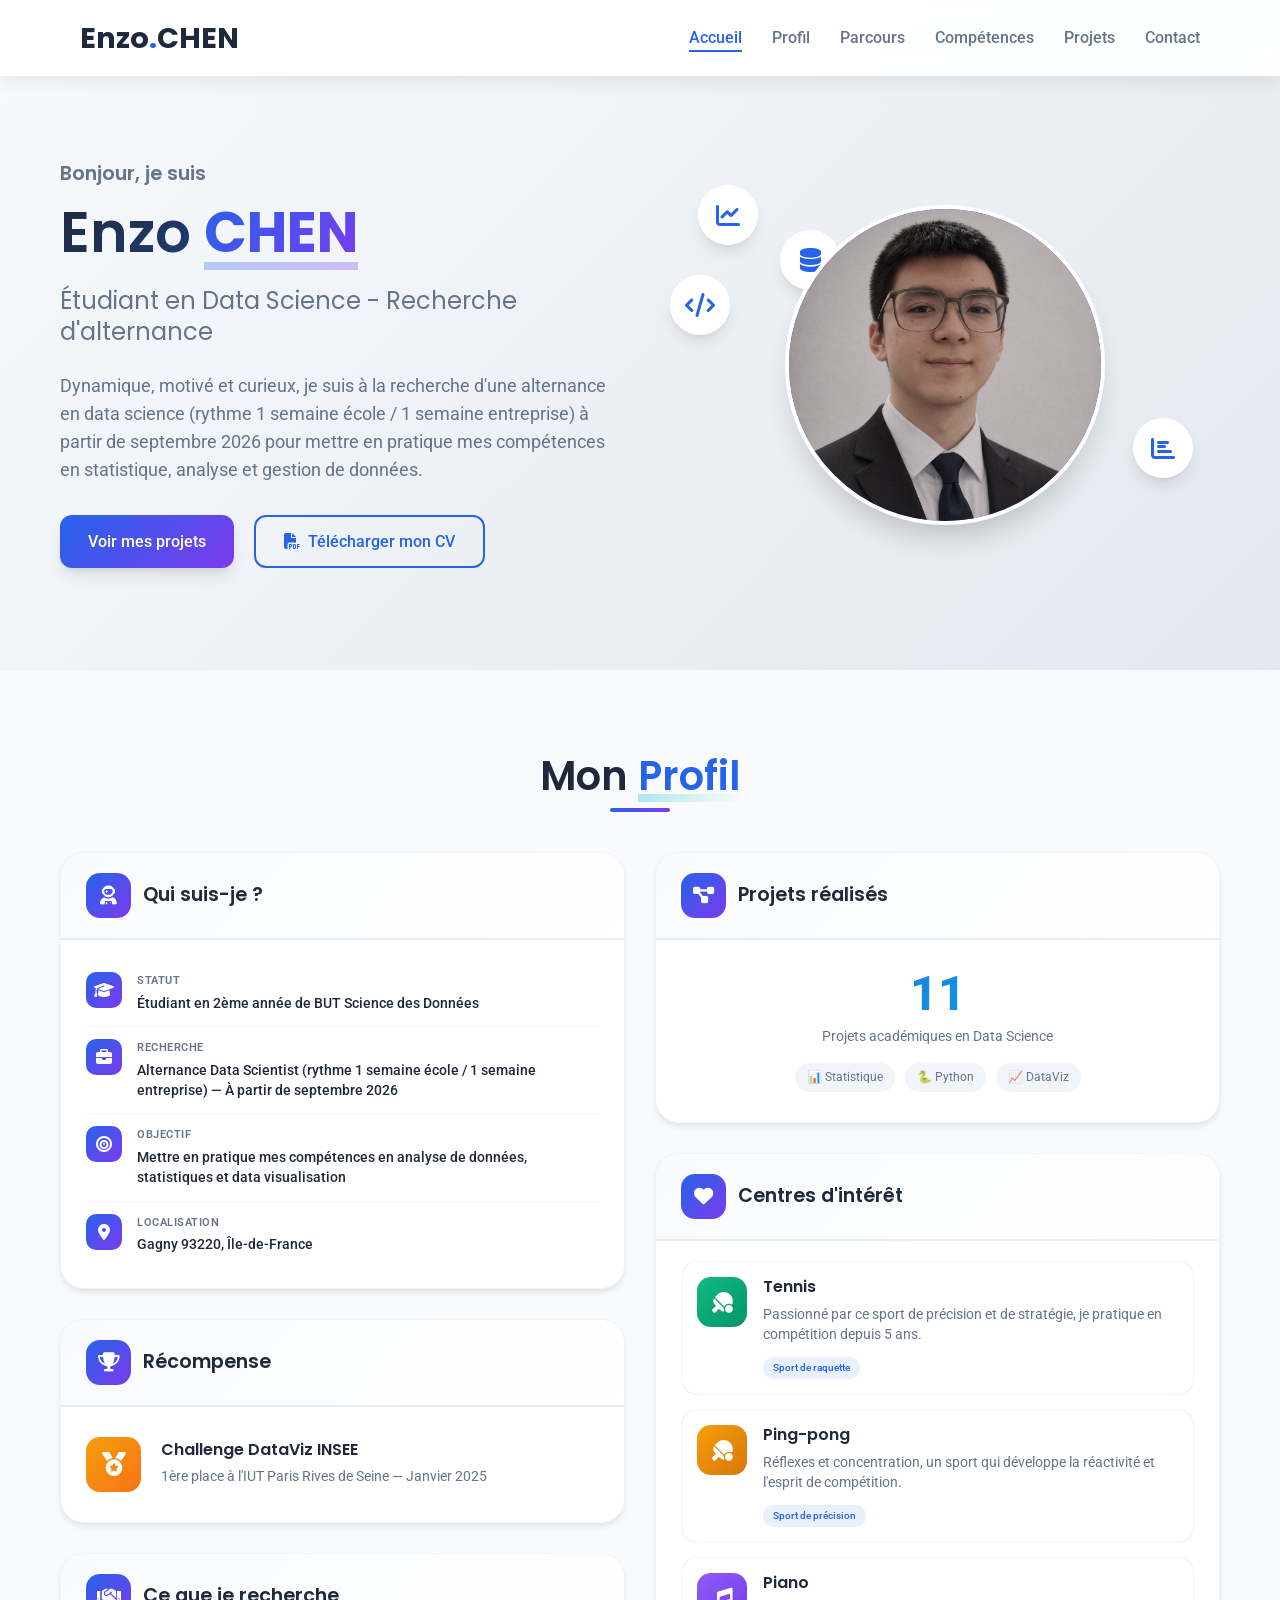
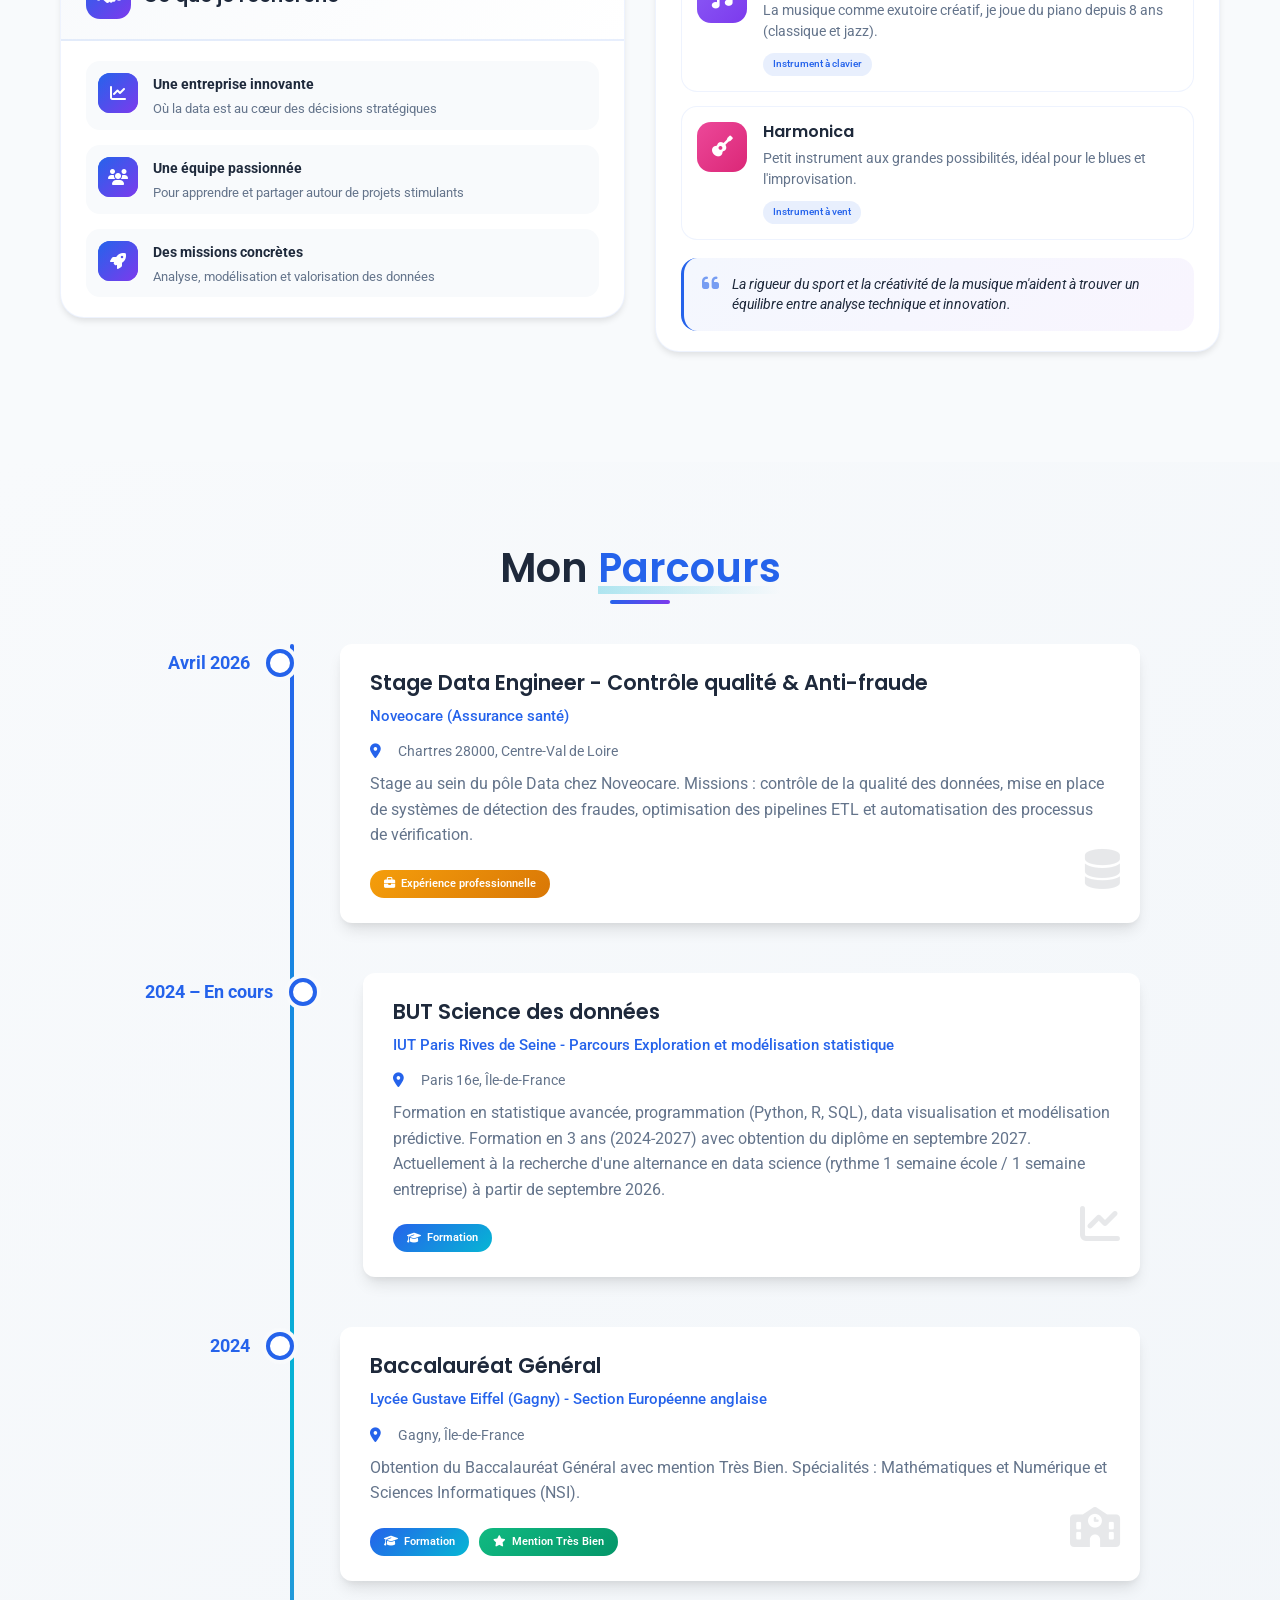
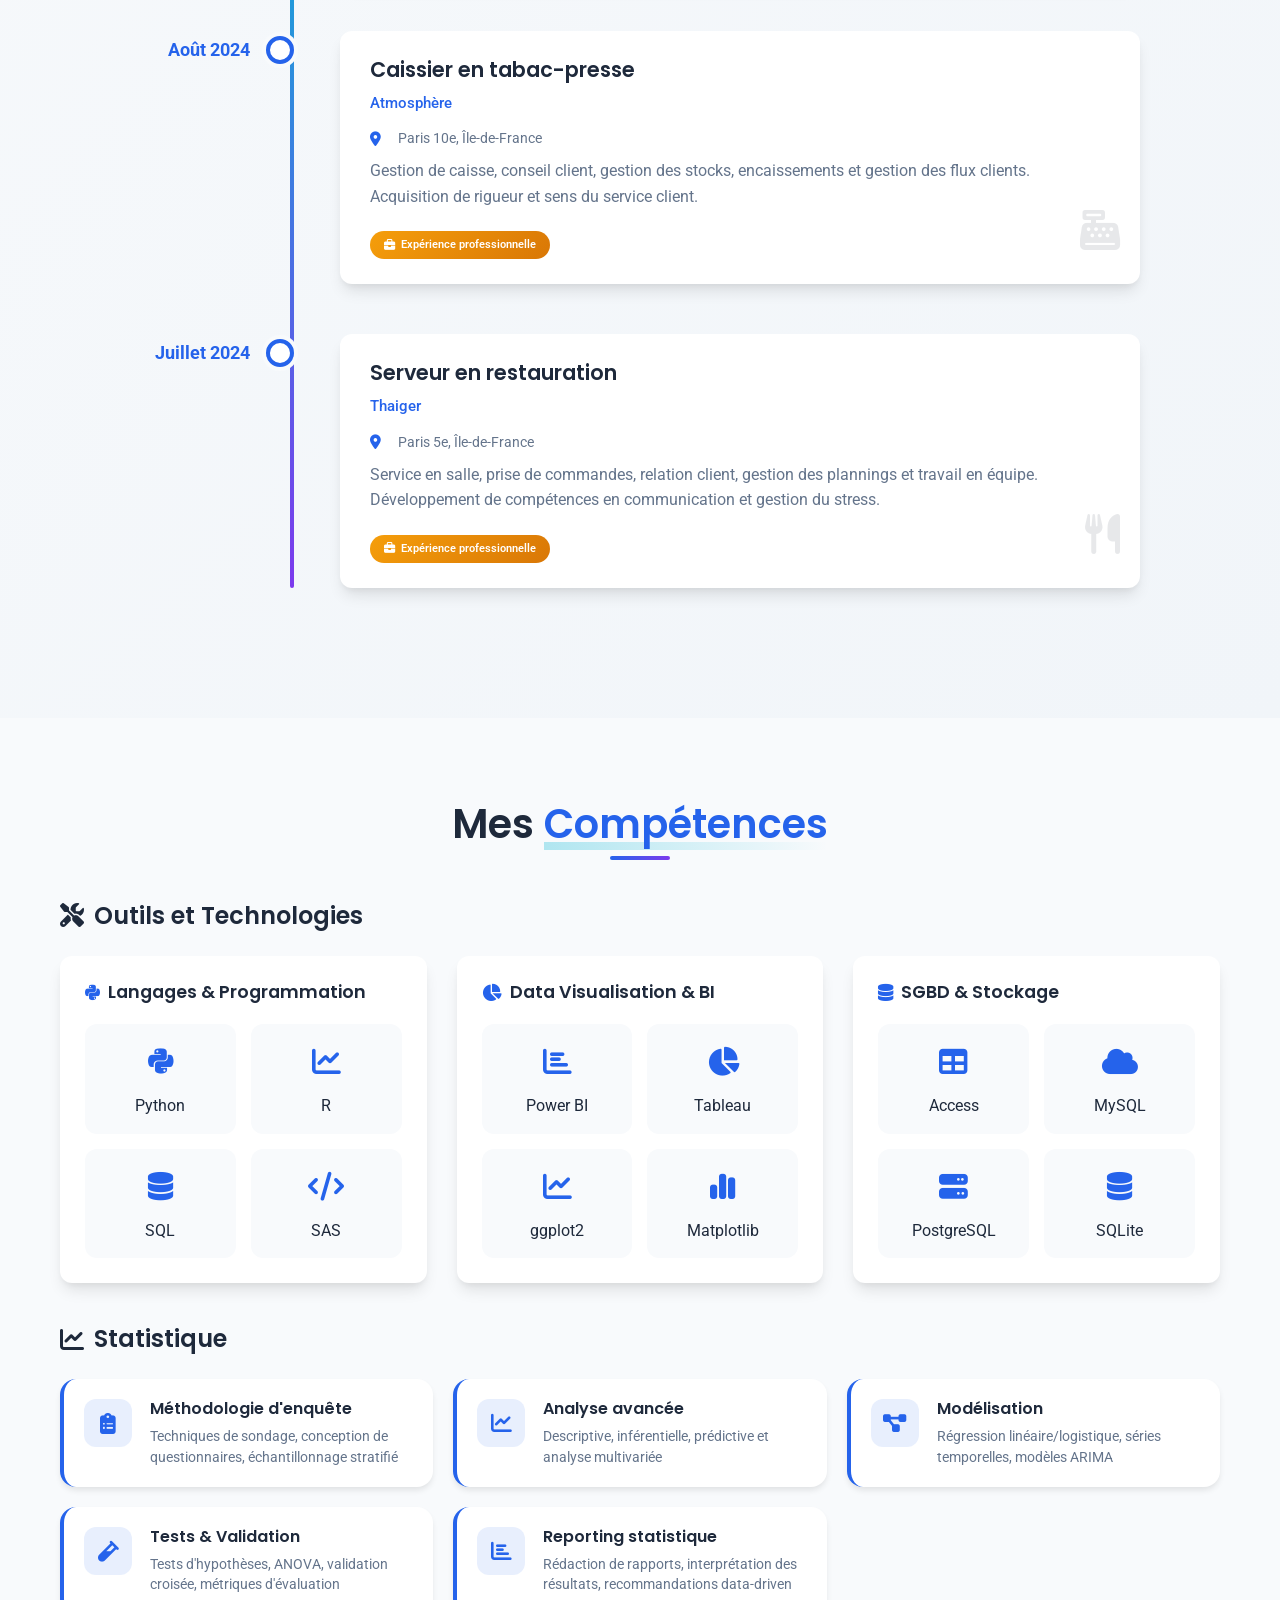
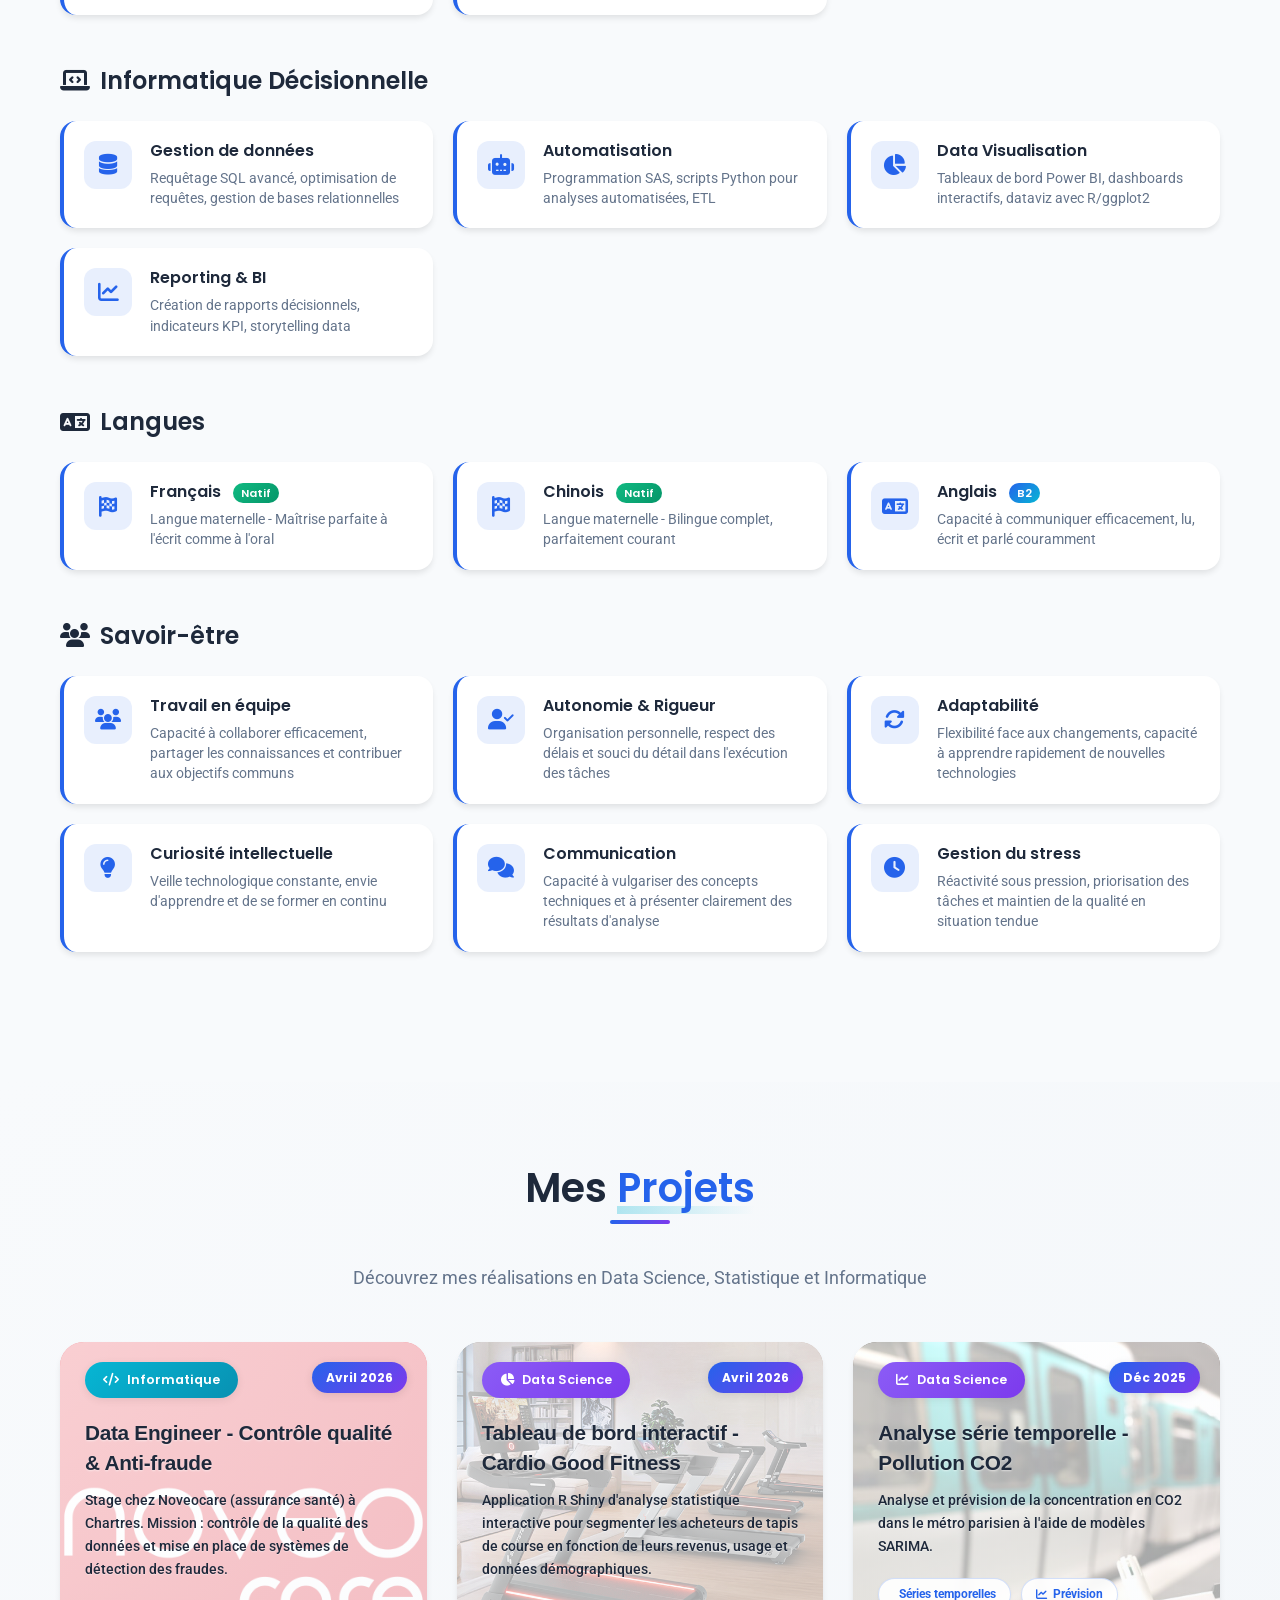
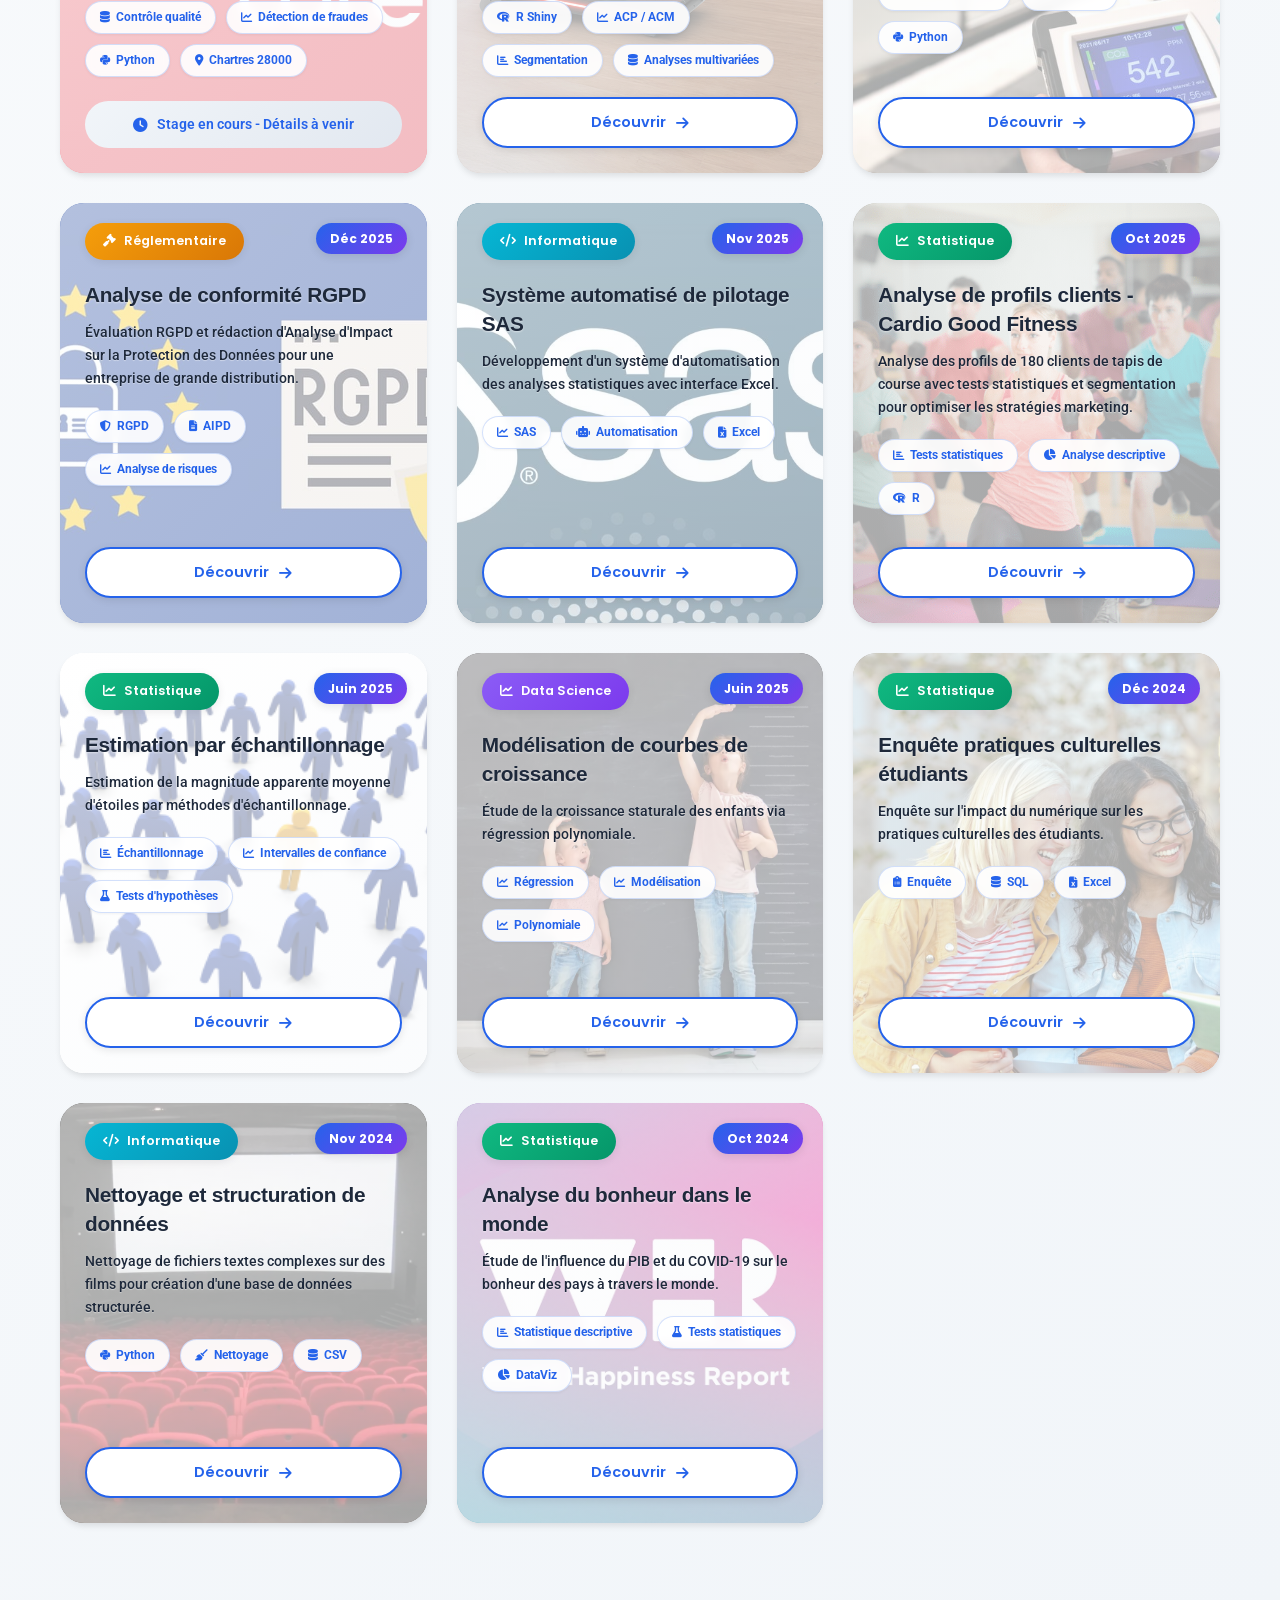
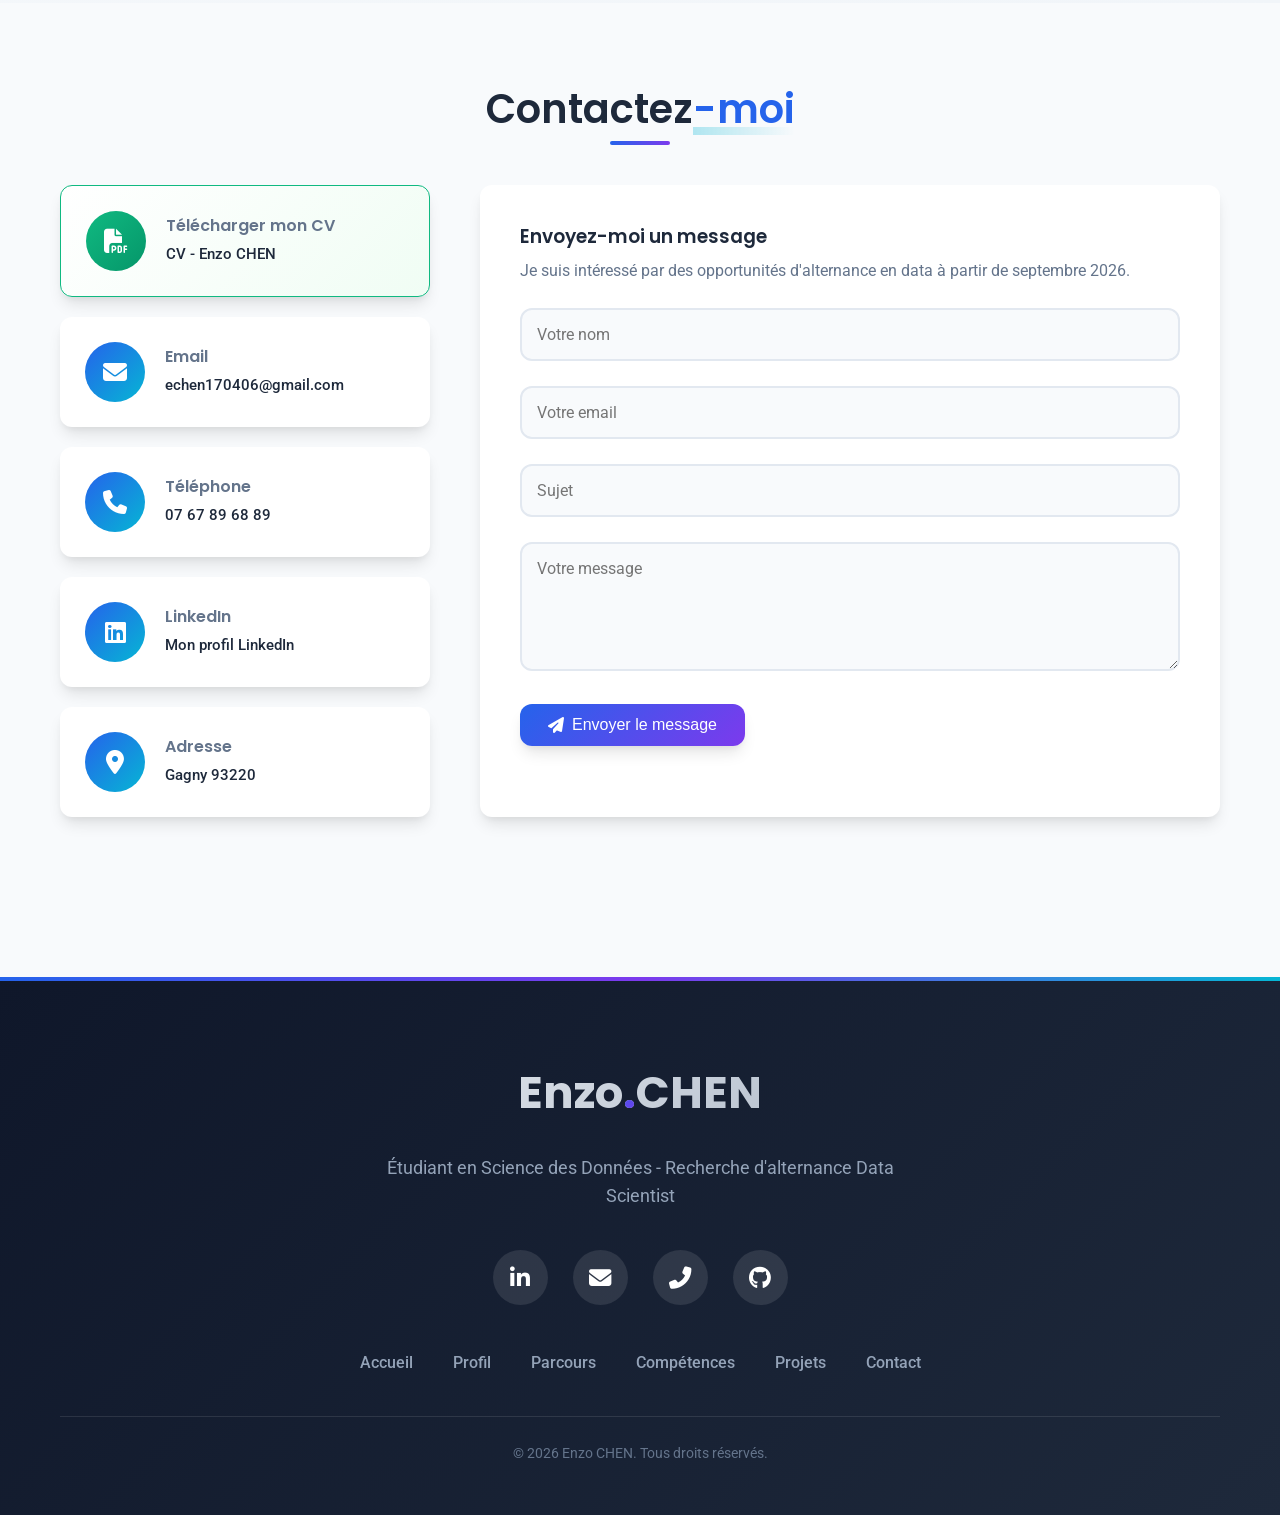
==== commit 1263f6e3: "Update index.html" ====
--- a/index.html
+++ b/index.html
@@ -6353,12 +6353,12 @@
 
             <!-- 2. BUT Science des données (2024 – 2026) -->
             <div class="timeline-item">
-                <div class="timeline-date">2024 – 2026</div>
+                <div class="timeline-date">2024 – En cours</div>
                 <div class="timeline-content">
                     <h3>BUT Science des données</h3>
                     <div class="timeline-subtitle">IUT Paris Rives de Seine - Parcours Exploration et modélisation statistique</div>
                     <div class="location-info"><i class="fas fa-map-marker-alt"></i> Paris 16e, Île-de-France</div>
-                    <p class="timeline-description">Formation en statistique avancée, programmation (Python, R, SQL), data visualisation et modélisation prédictive. Formation en 2 ans (2024-2026) avec obtention du diplôme en juin 2026. Actuellement à la recherche d'une alternance en data science (rythme 1 semaine école / 1 semaine entreprise) à partir de septembre 2026.</p>
+                    <p class="timeline-description">Formation en statistique avancée, programmation (Python, R, SQL), data visualisation et modélisation prédictive. Formation en 3 ans (2024-2027) avec obtention du diplôme en septembre 2027. Actuellement à la recherche d'une alternance en data science (rythme 1 semaine école / 1 semaine entreprise) à partir de septembre 2026.</p>
                     <span class="timeline-badge"><i class="fas fa-graduation-cap"></i> Formation</span>
                     <div class="timeline-icon"><i class="fas fa-chart-line"></i></div>
                 </div>
